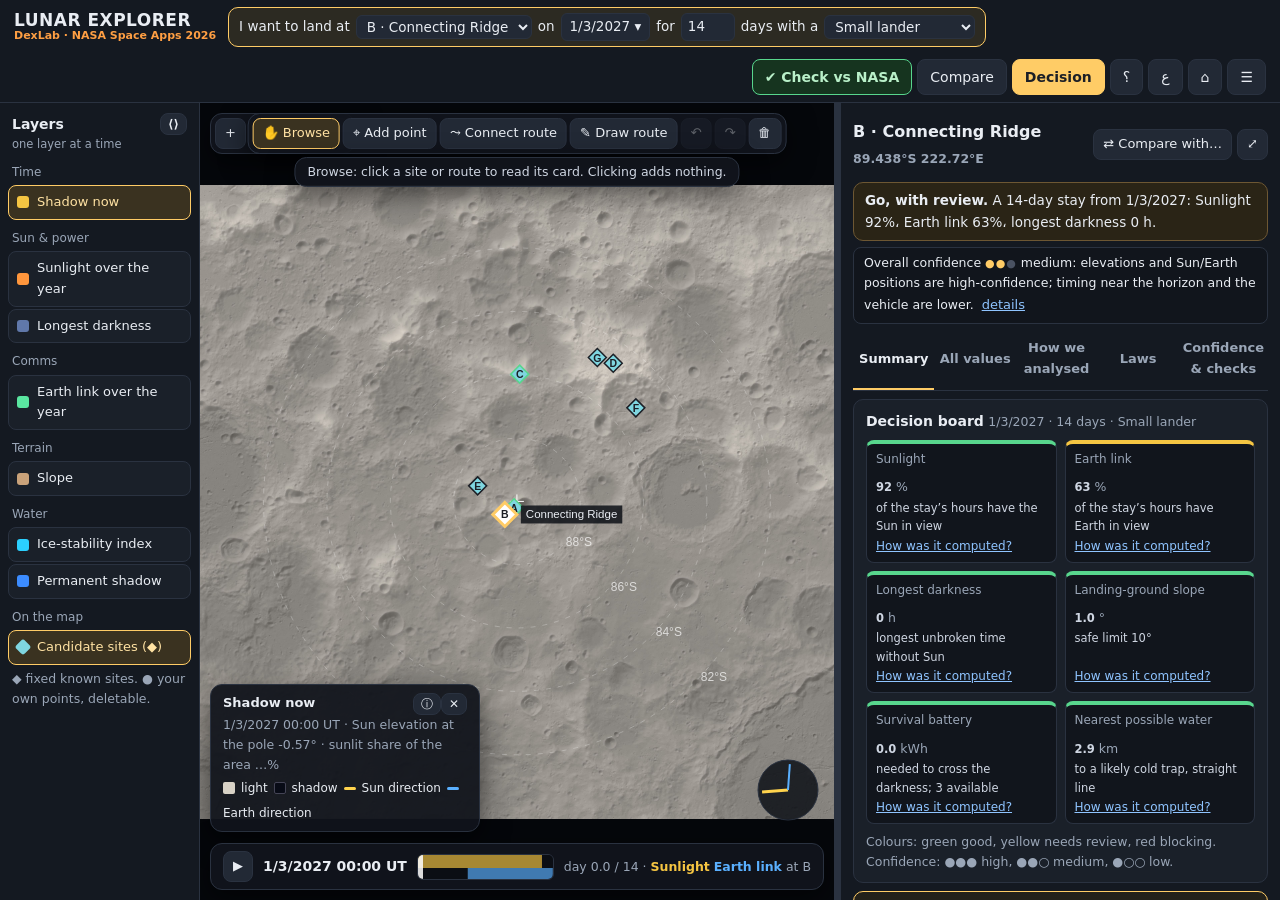
==== app/index.html @ 5dba1aaa "Project home page: tool, film and resources in English; tool moves to /app/ - Root now opens a light" ====
<!doctype html><html lang="ar" dir="rtl"><head><meta charset="utf-8"><meta name="viewport" content="width=device-width,initial-scale=1"><title>LUNAR EXPLORER · DexLab</title><style>:root{--bg:#0e1117;--p1:#141921;--p2:#1a2029;--p3:#222935;--ln:#2a3240;--tx:#e9edf3;--mut:#9aa6b7;--acc:#ffcc66;--acc2:#ff9f43;--f:system-ui,"Segoe UI","Noto Sans Arabic",Tahoma,Arial,sans-serif}
*{box-sizing:border-box}[hidden]{display:none!important}html,body{margin:0;height:100%;background:var(--bg);color:var(--tx);font:14px/1.6 var(--f);overflow:hidden}
.n{unicode-bidi:isolate;direction:ltr;display:inline-block}.mut{color:var(--mut);font-size:12.5px}
#app{display:grid;grid-template-columns:200px 1fr 6px var(--pw,440px);grid-template-rows:auto 1fr;height:100vh}body.norail #app{grid-template-columns:0 1fr 6px var(--pw,440px)}body.norail #rail{display:none}#rail{grid-column:1;grid-row:2}#mapwrap{grid-column:2;grid-row:2}#split{grid-column:3;grid-row:2;background:var(--ln);cursor:col-resize;touch-action:none}#split:hover{background:var(--acc)}#panel{grid-column:4;grid-row:2;min-width:0}.railopen{display:none}body.norail .railopen{display:inline-block}
#top{grid-column:1/5;display:flex;align-items:center;gap:12px;padding:7px 14px;background:var(--p1);border-bottom:1px solid var(--ln);flex-wrap:wrap}
.brand{display:flex;flex-direction:column;line-height:1.15}.brand b{font-size:17px;letter-spacing:.5px}.brand small{color:var(--acc2);font-size:11px;font-weight:700}
.ask{background:#2c2a22;border:1px solid var(--acc);border-radius:10px;padding:5px 10px;font-size:13.5px;display:flex;gap:6px;align-items:center;flex-wrap:wrap}.ask select,.ask input,.form input{font:inherit;color:var(--tx);background:var(--p3);border:1px solid var(--ln);border-radius:6px;padding:2px 6px}.ask input[type=number]{width:54px}
nav{display:flex;gap:5px;margin-inline-start:auto;flex-wrap:wrap}
button{font:inherit;color:var(--tx);background:var(--p3);border:1px solid var(--ln);border-radius:8px;padding:4px 9px;cursor:pointer;font-size:13px}button:hover{border-color:#3d4859;background:#283041}button.pri{background:var(--acc);color:#1c1f26;border-color:var(--acc);font-weight:700}button.on{background:#3a3220;border-color:var(--acc);color:#ffe2a3}button.lnk{background:none;border:0;color:#8fc4ff;text-decoration:underline;padding:2px 4px}
#rail{background:var(--p1);border-inline-end:1px solid var(--ln);padding:10px 8px;overflow:auto}.rh{font-weight:800;margin:0 4px 6px}.rh small{display:block;color:var(--mut);font-weight:400;font-size:11.5px}.gh{font-size:12px;color:var(--mut);margin:9px 4px 3px}
.lb{display:flex;align-items:center;gap:8px;width:100%;text-align:start;margin:2px 0;padding:6px 8px;background:var(--p2)}.lb i{width:12px;height:12px;border-radius:3px;flex:none}.voc{font-size:12px;line-height:2;margin:0 4px}
#mapwrap{position:relative;overflow:hidden;background:#05070b}#map{position:absolute;inset:0;width:100%;height:100%;cursor:crosshair;touch-action:none}
.float{position:absolute;background:rgba(17,21,28,.94);border:1px solid var(--ln);border-radius:12px;box-shadow:0 8px 28px #0008;z-index:5}
#zoom{top:10px;inset-inline-start:10px;padding:4px;display:flex;gap:3px}#hint{top:10px;left:10px;padding:4px 12px;font-size:12.5px;color:#cfd6e2;white-space:nowrap}
#legend{inset-inline-start:10px;bottom:68px;padding:8px 12px;width:270px;font-size:13px}.lg{display:flex;gap:6px;align-items:center;flex-wrap:wrap;font-size:12px;margin-top:4px}.lg i,.lgr i{display:inline-block;width:12px;height:12px;border-radius:2px}.lgr{display:flex;gap:8px;align-items:center;font-size:12.5px}.lgr u{margin-inline-start:auto;text-decoration:none;color:var(--mut)}
#time{left:10px;right:10px;bottom:10px;padding:7px 12px;display:flex;gap:10px;align-items:center}.trk{flex:1;height:26px;position:relative;border-radius:6px;overflow:hidden;border:1px solid var(--ln);direction:ltr}.trk input{position:absolute;inset:0;width:100%;height:100%;margin:0;opacity:.85;background:transparent;-webkit-appearance:none;appearance:none}.trk input::-webkit-slider-thumb{-webkit-appearance:none;width:5px;height:26px;background:#fff;border-radius:2px;cursor:ew-resize}.trk input::-moz-range-thumb{width:5px;height:26px;background:#fff;border:0;border-radius:2px}
#load{top:50%;left:50%;transform:translate(-50%,-50%);padding:10px 18px}
#panel{background:var(--p1);border-inline-start:1px solid var(--ln);padding:10px 12px;overflow:auto}.ch{display:flex;gap:5px;align-items:center;margin-bottom:6px;flex-wrap:wrap}
h3{font-size:16px;margin:6px 0}h4{font-size:14.5px;margin:0 0 4px}h5{font-size:13.5px;margin:0 0 4px;color:#ffd98a}
.card{background:var(--p2);border:1px solid var(--ln);border-radius:10px;padding:10px 12px;margin:8px 0}.card.warn{background:#2a2416;border-color:#6d5733}
.say{border-radius:10px;padding:7px 11px;margin:6px 0;border:1px solid;font-size:13.5px}.say.g{background:#16241c;border-color:#3d6a4c}.say.y{background:#2a2416;border-color:#6d5733}.say.r{background:#2a1816;border-color:#7a3a33}.say.big{font-size:15px}
.note{background:#2a2416;border:1px solid #6d5733;color:#ffe2a3;border-radius:8px;padding:6px 10px;font-size:12.5px;margin:6px 0}
.li{display:grid;grid-template-columns:14px 92px 1fr;gap:8px;padding:5px 6px;border-bottom:1px solid #232a36;font-size:13px;border-inline-start:3px solid transparent}.li[data-why]{cursor:pointer}.li[data-why]:hover{background:#1f2632}.li:last-of-type{border-bottom:0}
.dot{display:inline-block;width:11px;height:11px;border-radius:50%;margin-top:6px}.dot.g{background:#58d68d}.dot.y{background:#f5c542}.dot.r{background:#ff6b5c}
.tg{display:inline-block;font-size:10px;border-radius:4px;padding:0 4px;margin-inline-start:4px;border:1px solid;white-space:nowrap;line-height:1.5}.tg{cursor:help}.gm{color:#8fd3a6;border-color:#3d6a4c}.gc{color:#9cc7ff;border-color:#3b5577}.ga{color:#ffcf8a;border-color:#6d5733}
.kM{border-inline-start:3px solid #58d68d!important}.kC{border-inline-start:3px solid #5ab0ff!important}.kA{border-inline-start:3px solid #f5a742!important}.kX{border-inline-start:3px solid #5ab0ff!important}.kI{border-inline-start:3px solid #f5a742!important}.kS{border-inline-start:3px solid #58d68d!important}
tr.kM td:first-child,tr.kC td:first-child,tr.kA td:first-child,tr.kX td:first-child,tr.kI td:first-child,tr.kS td:first-child{border-inline-start:3px solid}tr.kM td:first-child{border-inline-start-color:#58d68d}tr.kC td:first-child{border-inline-start-color:#5ab0ff}tr.kA td:first-child{border-inline-start-color:#f5a742}tr.kX td:first-child{border-inline-start-color:#5ab0ff}tr.kI td:first-child{border-inline-start-color:#f5a742}tr.kS td:first-child{border-inline-start-color:#58d68d}tr[class^=k]{border:0!important}
.keys,.chain{display:flex;gap:6px;flex-wrap:wrap;font-size:12px;margin:6px 0;align-items:center}.keys span,.chain span{padding:1px 8px;background:#11151c;border-radius:4px}.chain i{color:var(--mut);font-style:normal}
.cf{color:var(--acc);letter-spacing:1px;font-size:11px}.cf i{color:#4a5262;font-style:normal}
.tabs{display:flex;border-bottom:1px solid var(--ln);margin:6px 0}.tabs button{flex:1;border:0;border-radius:0;background:transparent;padding:8px 4px;font-weight:700;color:var(--mut);border-bottom:2px solid transparent}.tabs button.on{color:var(--tx);border-bottom-color:var(--acc);background:transparent}
table.dt{width:100%;border-collapse:collapse;font-size:12.5px}table.dt th{color:var(--mut);font-weight:400;text-align:start;padding:4px 6px;border-bottom:1px solid var(--ln)}table.dt td{padding:5px 6px;border-bottom:1px solid #232a36;vertical-align:top}table.dt a{color:#8fc4ff}
.term{border-bottom:1px dotted #8fc4ff;cursor:help}.eq{direction:ltr;text-align:center;font:italic 16px/1.5 'Times New Roman',serif;background:#11151c;border:1px solid var(--ln);border-radius:8px;padding:8px;margin:6px 0}.eq small{display:block;font:12.5px var(--f);font-style:normal;color:var(--mut)}[dir=rtl] .eq small{direction:rtl}
ul.ver{margin:6px 0;padding-inline-start:18px}ul.ver li{margin:4px 0}
#pop{position:fixed;z-index:60;width:290px;background:#11151c;border:1px solid var(--acc);border-radius:10px;padding:8px 12px;box-shadow:0 8px 28px #000a;font-size:13px}
#dlg{position:fixed;inset:0;background:#000a;z-index:40;display:flex;align-items:center;justify-content:center}.box{background:var(--p1);border:1px solid var(--ln);border-radius:14px;width:min(620px,94vw);max-height:92vh;display:flex;flex-direction:column}.box.wide{width:min(1500px,96vw)}.dh{display:flex;align-items:center;justify-content:space-between;padding:8px 14px;border-bottom:1px solid var(--ln)}.db{padding:8px 14px;overflow:auto}
.cols{display:grid;gap:12px}.cols.c1{grid-template-columns:1fr}.cols.c2{grid-template-columns:1fr 1fr}.cols.c3{grid-template-columns:1fr 1fr 1fr}svg rect[data-fs]{cursor:pointer}
.form label{display:flex;justify-content:space-between;gap:10px;padding:4px 0;border-bottom:1px solid #232a36;font-size:13px}.form input{width:80px}
#paper{display:none}#tools{top:10px;left:50%;transform:translateX(-50%);padding:4px;display:flex;gap:3px;white-space:nowrap}#tools button:disabled{opacity:.35}#hint{pointer-events:none;top:54px!important;left:50%!important;transform:translateX(-50%)}
.conf2{font-size:12.5px;background:#11151c;border:1px solid var(--ln);border-radius:8px;padding:5px 10px;margin:6px 0}.step{border-inline-start:3px solid;padding:4px 10px;margin:8px 0;font-size:13px}.step h5{margin:0 0 2px}.sw{display:inline-block;width:14px;height:4px;border-radius:2px;vertical-align:middle}
.lh{display:flex;justify-content:space-between;align-items:center;cursor:grab;gap:8px}.ib{padding:0 7px;font-size:12px;line-height:20px}.lgr{cursor:pointer;padding:1px 4px;border-radius:4px}.lgr:hover,.lgr.on{background:#2c2a22}#legend label{display:flex;gap:6px;align-items:center}#legend input{flex:1}.rh{display:flex;flex-wrap:wrap;justify-content:space-between;align-items:center}.rh small{flex:1 1 100%}.mob,.handle{display:none!important}button.big{display:block;width:100%;padding:9px;margin:8px 0}.menu button{display:block;width:100%;margin:6px 0;padding:11px;text-align:start;font-size:14.5px}ol.ver{margin:6px 0;padding-inline-start:20px}ol.ver li{margin:5px 0}#top nav button{font-size:14px;padding:6px 12px}
@media (max-width:820px){#app,body.norail #app{grid-template-columns:1fr;grid-template-rows:auto 1fr 44vh}#split{display:none}#tools{top:50px;left:6px;right:6px;transform:none;justify-content:space-between}#tools button span{display:none}#tools button{padding:6px 9px}.railopen{display:none!important}body.norail #rail{display:none}body.sheet-min #app{grid-template-rows:auto 1fr 46px}body.sheet-max #app{grid-template-rows:auto 16vh 1fr}
#top{grid-column:1;padding:5px 8px;gap:6px}.brand small{display:none}.brand b{font-size:14px}.ask{font-size:12.5px;padding:4px 6px;gap:4px;flex:1 1 100%;order:3}.ask select{max-width:44vw}#top nav button{padding:5px 10px}
#rail{display:none;position:fixed;top:0;bottom:0;inset-inline-start:0;width:250px;z-index:30;box-shadow:0 0 60px #000}body.rail #rail{display:block}.lb{padding:10px 8px}
#mapwrap{grid-column:1;grid-row:2}#panel{grid-column:1;grid-row:3;border-inline-start:0;border-top:2px solid var(--acc);padding-top:0}
.handle{display:block;position:sticky;top:0;z-index:3;width:100%;border-radius:0;border:0;border-bottom:1px solid var(--ln);background:var(--p1);padding:8px;color:var(--acc);font-weight:700}
.mob{display:inline-block!important}button.mob.big,.handle{display:block!important}#hint{top:94px!important;left:6px!important;right:6px;transform:none!important;white-space:normal!important;font-size:11.5px!important;text-align:center}#legend{width:190px;bottom:54px;font-size:12px;padding:6px 8px}#legend .mut{display:none}
#time{padding:5px 8px;gap:6px;left:6px;right:6px;bottom:6px}#time>.mut{display:none}#tnow{font-size:12px}button{padding:6px 10px}
.cols.c2,.cols.c3{grid-template-columns:1fr}.box,.box.wide{width:97vw;max-height:94vh}.li{grid-template-columns:14px 84px 1fr}table.dt{font-size:12px}}
@media print{@page{size:A4;margin:12mm}html,body{overflow:visible;height:auto;background:#fff}body.printing #app,body.printing #dlg,body.printing #pop{display:none!important}body.printing #paper{display:block;color:#111;font-size:11pt}
#paper .card,#paper .say,#paper .note{background:#f6f4f0!important;border:1px solid #d8d4cc;color:#111;break-inside:avoid}#paper .mut,#paper table.dt th{color:#555}#paper table.dt td{border-bottom:1px solid #ddd}#paper .tg{color:#222;border-color:#888}#paper h5{color:#a33a0c}#paper .eq{background:#fff;border-color:#bbb;color:#111}#paper .eq small{color:#555}#paper svg.ch{background:#171c25;border-radius:6px;-webkit-print-color-adjust:exact;print-color-adjust:exact}#paper .dot,#paper .cf{-webkit-print-color-adjust:exact;print-color-adjust:exact}#paper .cf{color:#c77d00}#paper .keys span,#paper .chain span{background:#eee}#paper h1{font-size:20pt;margin:0}#paper h2{font-size:14pt;border-bottom:2px solid #ffca3c;margin:14px 0 6px}#paper .term{border:0}}

.tiles{display:grid;grid-template-columns:repeat(auto-fill,minmax(150px,1fr));gap:8px;margin:8px 0}.tile{background:#11151c;border:1px solid var(--ln);border-top:4px solid #5a6475;border-radius:8px;padding:6px 9px;display:flex;flex-direction:column;gap:1px}.tile.g{border-top-color:#58d68d}.tile.y{border-top-color:#f5c542}.tile.r{border-top-color:#ff6b5c}.tile small{color:var(--mut);font-size:12px}.tile b{font-size:22px;line-height:1.25;direction:ltr;text-align:start}[dir=rtl] .tile b{text-align:right}.tile b i{font-size:12.5px;font-style:normal;font-weight:400;color:var(--mut)}.tile span{font-size:11.5px;color:#cfd6e2;flex:1}.tile .lnk{text-align:start;font-size:12px;padding:0}
.how{background:#11151c;border:1px solid var(--ln);border-radius:8px;padding:8px 10px;margin:6px 0;font-size:13px}.sugg{border-color:var(--acc);background:#23211a}.sugg li{margin:7px 0}tr.cur td{background:#2c2a22}table.dt th{cursor:pointer;user-select:none}table.dt th:hover{color:var(--tx)}
.dlab{position:relative;display:inline-block;background:var(--p3);border:1px solid var(--ln);border-radius:6px;padding:2px 8px;cursor:pointer}.dlab input{position:absolute;inset:0;width:100%;height:100%;opacity:0;cursor:pointer}
#trip{left:50%;transform:translateX(-50%);bottom:64px;padding:6px 10px;display:flex;gap:8px;align-items:center;z-index:7;border-color:var(--acc)}#trip input{width:min(38vw,360px)}
body.full #app{grid-template-columns:0 1fr 0 0;grid-template-rows:0 1fr}body.full #top,body.full #rail,body.full #panel,body.full #split{display:none}
@media (max-width:820px){body.full #app{grid-template-columns:1fr;grid-template-rows:0 1fr 0}.tiles{grid-template-columns:1fr 1fr}#trip{left:6px;right:6px;transform:none;bottom:54px}#trip input{flex:1;width:auto}}

#pres{position:fixed;left:50%;transform:translateX(-50%);bottom:14px;z-index:35;width:min(980px,96vw);display:flex;gap:14px;align-items:center;padding:12px 16px;border:2px solid var(--acc);background:rgba(14,17,23,.96)}#pres .pk{color:var(--acc);font-weight:800;white-space:nowrap}#pres .pt{flex:1;font-size:15px;line-height:1.6}#pres .pt b{font-size:18px;color:#ffe2a3}#pres .pc{display:flex;gap:6px}#pres button{font-size:16px;padding:6px 14px}body.presenting #time{display:none}
@media (max-width:820px){#pres{flex-wrap:wrap;gap:6px;padding:8px 10px;bottom:6px}#pres .pt{flex:1 1 100%;font-size:13px}#pres .pt b{font-size:14.5px}}

td.win{color:#58d68d;font-weight:800}.law>div{margin:4px 0;font-size:13px}.law table.dt{margin-top:2px}body.full .railopen{display:inline-block!important}body.full.rail #rail{display:block!important;position:fixed;top:0;bottom:0;inset-inline-start:0;width:250px;z-index:30;box-shadow:0 0 60px #000;overflow:auto}

button.ok{background:#16341f;border-color:#58d68d;color:#b9f0c9;font-weight:700}.vs{display:grid;grid-template-columns:1fr auto 1fr;gap:10px;align-items:stretch;margin:8px 0}.vs>div:not(.vsx){background:var(--p2);border:1px solid var(--ln);border-radius:10px;padding:8px 12px}.vsx{align-self:center;font-weight:800;color:var(--acc);font-size:16px;direction:ltr}.vs .big{font-size:30px;font-weight:800;direction:ltr}
@media (max-width:820px){.vs{grid-template-columns:1fr}.vsx{justify-self:center}}
</style></head><body>
<div id="app"><div id="top"></div><div id="rail"></div><div id="mapwrap"><canvas id="map"></canvas><div class="float" id="zoom"><button data-act="zin">+</button><button data-act="zout">−</button><button data-act="zall">⤢</button><button data-act="full" title="خريطة بملء الشاشة · full-screen map">⛶</button><button class="mob" data-act="rail">☰ الطبقات · Layers</button><button class="railopen" data-act="norail">☰</button></div><div class="float" id="tools"></div><div class="float" id="trip" hidden></div><div class="float" id="hint">انقر موقعاً مرقّماً، أو أي نقطة على الخريطة لتحسب أفقها · Click a lettered site, or any point to compute its horizon</div><div class="float" id="legend" hidden></div><div class="float" id="time"></div><div class="float" id="load">… تحميل التضاريس · loading terrain</div></div><div id="split"></div><div id="panel"></div></div>
<div id="dlg" hidden></div><div class="float" id="pres" hidden></div><div id="pop" hidden></div><div id="paper"></div>
<script>(function(){var L='en';try{var q=new URLSearchParams(location.search).get('lang'),o=JSON.parse(localStorage.getItem('lx3')||'{}');if(q==='en'||q==='ar')L=q;else if(o.lang)L=o.lang;o.lang=L;localStorage.setItem('lx3',JSON.stringify(o))}catch(e){try{var q2=new URLSearchParams(location.search).get('lang');if(q2==='ar')L='ar'}catch(_){}}window.__L0=L;document.documentElement.lang=L;document.documentElement.dir=L==='ar'?'rtl':'ltr'})()</script><script>const PACK={"sites": [{"k": "A", "en": "Shackleton rim", "ar": "حافة Shackleton", "lat": -89.7797, "lon": 203.649, "elev": 1736, "slope": 7.1, "hz": [-1.15, -1.15, -1.15, -1.15, -1.15, -1.15, -1.15, -1.15, -1.09, -0.93, -0.84, -0.8, -0.78, -0.8, -0.84, -0.82, -0.76, -0.68, -0.6, -0.47, -0.31, -0.14, 0.07, 0.21, 0.36, 0.48, 0.57, 0.72, 0.86, 0.95, 1.0, 1.03, 1.03, 0.99, 0.83, 0.68, 0.45, 0.15, -0.17, -0.48, -0.79, -1.14, -1.47, -1.57, -1.7, -1.72, -1.69, -1.72, -1.72, -1.63, -1.5, -1.37, -1.25, -1.21, -1.02, -0.8, -0.62, -0.5, -0.44, -0.49, -0.58, -0.8, -1.03, -1.25, -1.42, -1.44, -1.39, -1.26, -1.13, -1.02, -0.95, -0.91, -0.84, -0.87, -0.84, -0.89, -0.9, -0.93, -1.04, -1.16, -1.29, -1.29, -1.29, -1.29, -1.29, -1.29, -1.29, -1.29, -1.29, -1.29, -1.29, -1.29, -1.29, -1.29, -1.26, -1.09, -0.9, -0.62, -0.59, -0.76, -1.0, -1.23, -1.29, -1.29, -1.43, -1.43, -1.43, -1.43, -1.08, -1.08, -1.08, -1.08, -1.08, -1.08, -1.08, -1.26, -1.26, -1.26, -1.26, -1.26, -1.01, -1.01, -1.01, -1.01, -1.01, -1.01, -1.01, -1.01, -1.01, -1.01, -1.01, -1.01, -1.01, -1.01, -1.01, -1.01, -1.01, -1.01, -1.01, -1.01, -1.01, -1.01, -1.01, -1.01, -1.01, -0.86, -0.86, -0.86, -0.86, -0.86, -0.86, -0.86, -0.86, -0.86, -0.72, -0.68, -0.69, -0.74, -0.71, -0.62, -0.58, -0.58, -0.74, -0.86, -0.86, -0.86, -0.86, -0.86, -1.08, -1.08, -1.08, -1.43, -1.43, -1.43, -1.43, -1.43, -1.79, -1.71, -1.64, -1.6, -1.54, -1.26, -1.0, -0.91, -0.84, -0.64, -0.62, -0.56, -0.55, -0.61, -0.78, -0.76, -0.61, -0.55, -0.7, -0.93, -0.91, -0.89, -0.93, -1.05, -1.37, -1.58, -1.55, -1.45, -1.42, -1.45, -1.49, -1.61, -1.67, -1.85, -1.92, -2.08, -2.19, -2.21, -2.19, -2.15, -2.22, -2.25, -2.24, -2.22, -2.25, -2.3, -2.29, -2.35, -2.43, -2.38, -2.37, -2.36, -2.38, -2.4, -2.38, -2.34, -2.22, -2.21, -2.11, -2.13, -2.19, -2.25, -2.26, -2.16, -2.02, -1.91, -1.86, -1.84, -1.85, -1.87, -1.85, -1.89, -1.91, -1.93, -1.91, -1.91, -1.87, -1.88, -1.86, -1.82, -1.82, -1.76, -1.7, -1.69, -1.65, -1.61, -1.55, -1.57, -1.41, -1.29, -1.12, -0.94, -0.84, -0.75, -0.77, -0.81, -0.93, -0.99, -1.02, -1.08, -1.13, -1.1, -1.1, -1.22, -1.35, -1.57, -1.66, -1.79, -1.95, -2.1, -2.2, -2.25, -2.29, -2.24, -2.16, -2.04, -1.99, -1.98, -1.97, -2.02, -2.0, -1.89, -1.81, -1.76, -1.8, -1.83, -1.83, -1.89, -1.97, -2.04, -2.12, -2.15, -2.15, -2.15, -2.15, -2.15, -2.15, -2.15, -2.15, -2.15, -2.15, -1.43, -1.43, -1.43, -1.43, -1.43, -1.43, -1.43, -1.43, -1.43, -1.43, -1.43, -1.43, -1.43, -1.43, -1.43, -1.43, -1.3, -0.98, -0.8, -0.44, -0.44, -0.27, -0.24, -0.24, -0.38, -0.41, -0.61, -0.84, -0.94, -1.08, -1.24, -1.15, -1.15, -1.0, -1.0, -1.0, -1.0, -1.0, -1.0, -1.0, -1.0, -1.0, -1.08], "den": "Rim of Shackleton crater, next to the pole.", "dar": "حافة فوهة Shackleton الملاصقة للقطب.", "src": 80}, {"k": "B", "en": "Connecting Ridge", "ar": "Connecting Ridge", "lat": -89.438, "lon": 222.717, "elev": 1958, "slope": 1.0, "hz": [-2.69, -2.69, -2.66, -2.69, -2.69, -2.69, -3.1, -3.1, -3.1, -3.05, -3.05, -2.72, -2.54, -2.3, -2.0, -1.72, -1.53, -1.51, -1.59, -1.57, -1.62, -1.68, -1.58, -1.48, -1.45, -1.44, -1.56, -1.67, -1.61, -1.66, -1.9, -2.15, -2.15, -2.15, -2.15, -2.15, -2.15, -2.15, -2.15, -2.15, -2.15, -2.15, -2.15, -2.15, -2.15, -2.15, -2.15, -2.15, -2.15, -2.15, -2.15, -2.15, -2.15, -2.15, -2.15, -2.15, -2.15, -2.15, -2.15, -2.15, -2.15, -2.15, -2.15, -2.15, -2.15, -2.15, -2.15, -2.05, -1.95, -1.83, -1.75, -1.67, -1.62, -1.51, -1.48, -1.5, -1.46, -1.5, -1.52, -1.52, -1.59, -1.72, -1.87, -2.02, -2.15, -2.1, -1.9, -1.59, -1.37, -1.31, -1.31, -1.23, -1.06, -0.95, -0.85, -0.92, -1.11, -1.35, -1.58, -1.77, -1.92, -2.03, -2.11, -2.15, -2.15, -2.15, -2.15, -2.15, -1.79, -1.79, -1.79, -1.79, -1.79, -1.79, -1.79, -1.79, -1.79, -1.79, -1.2, -1.2, -1.2, -1.2, -1.2, -1.2, -1.2, -1.2, -1.2, -1.2, -1.2, -1.2, -1.2, -1.2, -1.2, -1.2, -1.2, -1.2, -1.2, -1.2, -1.1, -0.96, -0.94, -0.97, -1.01, -0.97, -0.86, -0.87, -0.94, -1.17, -1.2, -1.2, -1.2, -1.2, -1.2, -1.2, -1.18, -1.18, -1.18, -1.18, -1.18, -1.18, -1.13, -1.08, -0.72, -0.72, -0.72, -0.72, -0.72, -0.72, -0.51, -0.51, -0.51, -0.51, -0.51, -0.46, -0.46, -0.46, -0.46, -0.51, -0.51, -0.51, -0.51, -0.51, -0.55, -0.55, -0.55, -0.55, -0.59, -0.59, -0.79, -0.79, -0.79, -0.79, -0.79, -0.87, -0.87, -0.87, -0.87, -0.87, -1.17, -1.2, -1.2, -1.2, -1.2, -1.23, -1.23, -1.23, -1.23, -1.23, -0.96, -0.96, -0.96, -0.96, -0.96, -0.96, -0.96, -0.96, -0.96, -0.96, -0.96, -0.96, -0.96, -0.96, -0.96, -0.96, -0.96, -0.96, -0.96, -0.96, -0.96, -0.96, -0.96, -0.96, -0.96, -0.96, -0.96, -0.96, -0.96, -0.96, -0.96, -0.96, -0.96, -0.96, -0.96, -0.96, -0.96, -0.96, -0.96, -1.43, -1.43, -1.43, -1.43, -1.43, -1.43, -1.43, -1.43, -1.43, -1.43, -1.43, -1.67, -1.67, -1.67, -1.67, -1.67, -1.67, -1.67, -1.67, -1.67, -1.67, -1.67, -1.26, -1.26, -1.26, -1.26, -1.26, -1.26, -1.26, -1.67, -1.67, -1.67, -1.67, -1.67, -1.67, -1.67, -1.67, -1.67, -1.67, -1.67, -1.67, -1.67, -1.67, -1.67, -1.67, -1.67, -1.67, -1.67, -1.67, -1.67, -1.67, -1.91, -1.91, -1.91, -1.91, -1.91, -1.91, -1.91, -1.91, -1.91, -1.91, -1.91, -1.91, -1.91, -1.91, -1.91, -1.91, -1.91, -1.91, -1.91, -1.91, -1.91, -1.89, -1.67, -1.62, -1.66, -1.76, -1.89, -1.91, -1.91, -1.91, -1.91, -1.91, -1.91, -1.91, -1.91, -1.91, -1.91, -1.91, -1.91, -2.78, -2.86, -2.86, -2.86, -2.85, -2.86, -2.86, -2.86, -2.86, -2.86, -2.86, -3.29, -3.29, -3.29, -3.1, -3.1, -3.1, -3.1, -3.1, -3.1, -3.1, -3.1, -2.69], "den": "Ridge between Shackleton and de Gerlache craters.", "dar": "الحافة الواصلة بين فوهتي Shackleton و de Gerlache.", "src": 80}, {"k": "C", "en": "Malapert massif", "ar": "جبل Malapert", "lat": -85.9761, "lon": 1.258, "elev": 5004, "slope": 6.0, "hz": [-2.86, -2.86, -2.86, -2.86, -2.54, -2.54, -2.54, -1.95, -1.95, -1.95, -1.95, -0.72, -0.72, -0.72, -0.72, -0.66, -0.66, -0.66, -0.66, 0.24, 0.24, 0.35, 0.38, 0.38, 0.77, 0.77, 0.84, 0.84, 0.84, 1.71, 1.71, 1.71, 2.08, 2.08, 2.08, 2.26, 2.26, 2.26, 2.59, 3.44, 3.44, 3.44, 3.44, 3.44, 3.78, 4.28, 4.28, 4.28, 4.4, 4.4, 4.76, 4.76, 4.76, 4.76, 5.38, 5.38, 5.38, 5.38, 5.38, 5.38, 5.71, 5.71, 5.83, 6.41, 6.41, 6.41, 6.47, 6.47, 6.47, 6.47, 6.47, 6.47, 6.62, 6.62, 6.62, 7.0, 7.0, 7.27, 7.27, 7.27, 7.27, 7.27, 7.27, 7.27, 7.27, 7.67, 7.67, 7.67, 7.67, 7.67, 7.67, 7.67, 7.67, 7.62, 7.76, 7.76, 7.76, 7.76, 7.76, 7.76, 7.76, 7.76, 7.76, 7.76, 7.94, 7.94, 7.94, 7.94, 7.94, 7.94, 7.94, 7.94, 7.94, 7.54, 7.54, 7.23, 7.23, 7.23, 7.23, 7.23, 7.23, 6.54, 6.54, 6.54, 6.36, 6.36, 6.36, 5.78, 5.53, 5.53, 5.53, 5.21, 5.21, 5.21, 4.67, 4.5, 4.5, 4.05, 3.93, 3.93, 3.93, 3.93, 3.93, 3.93, 3.93, 3.93, 3.93, 3.93, 3.93, 2.62, 2.62, 2.62, 2.62, 2.62, 2.62, 2.62, 2.62, 2.62, 2.62, 2.62, 0.18, 0.18, 0.18, 0.18, 0.18, 0.14, 0.14, 0.14, -0.72, -0.72, -0.72, -0.96, -0.96, -0.96, -0.96, -0.96, -0.96, -0.96, -0.96, -0.96, -0.96, -0.96, -0.96, -0.96, -0.96, -0.96, -0.96, -0.96, -0.96, -0.96, -0.96, -0.96, -0.96, -0.96, -0.96, -0.96, -0.96, -0.96, -0.96, -1.43, -1.43, -1.43, -1.43, -1.43, -1.43, -1.43, -1.43, -1.43, -1.43, -3.82, -3.82, -3.82, -3.82, -3.82, -3.82, -3.82, -3.82, -3.82, -3.82, -3.82, -3.82, -2.87, -2.87, -2.87, -2.87, -2.87, -2.87, -2.87, -3.82, -3.82, -3.82, -3.82, -3.82, -3.82, -3.82, -3.82, -3.82, -3.82, -3.82, -3.82, -3.82, -3.69, -3.49, -3.46, -3.33, -3.3, -3.36, -3.52, -3.75, -3.82, -3.58, -3.54, -3.4, -3.19, -2.97, -2.76, -2.56, -2.33, -2.14, -1.94, -1.66, -1.48, -1.3, -1.13, -0.98, -0.76, -0.65, -0.58, -0.42, -0.38, -0.26, -0.23, -0.28, -0.35, -0.48, -0.71, -0.88, -1.11, -1.41, -1.73, -2.05, -2.32, -2.28, -2.14, -1.89, -1.7, -1.73, -1.72, -1.61, -1.76, -2.13, -2.55, -2.8, -3.11, -3.25, -3.33, -3.42, -3.5, -3.54, -3.51, -3.5, -3.48, -3.48, -3.48, -3.29, -2.99, -2.87, -2.99, -3.18, -3.43, -3.59, -3.71, -3.94, -3.94, -3.94, -3.94, -3.94, -3.94, -4.52, -4.51, -4.63, -4.7, -4.58, -4.58, -4.58, -4.58, -4.58, -4.58, -4.58, -4.29, -4.29, -4.29, -4.29, -4.29, -4.29, -4.19, -3.77, -3.46, -3.44, -3.44, -2.86, -2.86, -2.86, -2.86, -2.86, -2.86, -2.86, -2.86, -2.86, -2.86, -2.86, -2.86, -2.86, -2.86, -2.86, -2.86, -2.86, -2.86, -2.86, -2.86], "den": "High massif facing Earth.", "dar": "كتلة جبلية عالية مواجهة للأرض.", "src": 80}, {"k": "D", "en": "Mons Mouton", "ar": "Mons Mouton", "lat": -84.6769, "lon": 34.875, "elev": 5711, "slope": 8.5, "hz": [1.07, 1.07, 1.07, 1.07, 1.07, 1.07, 1.32, 1.32, 1.32, 1.42, 1.42, 2.35, 2.35, 2.35, 3.4, 3.4, 3.4, 3.4, 3.4, 3.4, 3.4, 3.4, 3.4, 3.4, 3.4, 3.4, 6.77, 6.77, 6.77, 6.77, 6.77, 6.77, 6.77, 6.77, 6.77, 6.77, 6.77, 6.77, 6.77, 6.77, 6.77, 6.95, 6.95, 6.95, 6.95, 6.95, 6.95, 6.95, 6.95, 6.95, 6.95, 6.95, 6.95, 6.95, 6.95, 6.95, 6.95, 7.26, 7.34, 7.34, 7.83, 7.95, 8.1, 8.36, 8.51, 8.59, 8.76, 8.78, 8.97, 9.14, 9.23, 9.23, 9.46, 9.62, 9.63, 9.59, 9.7, 9.75, 9.81, 9.91, 10.1, 10.22, 10.05, 10.21, 10.32, 10.22, 13.36, 13.36, 13.36, 13.36, 13.36, 13.36, 13.36, 13.36, 13.36, 13.36, 13.36, 13.36, 13.36, 13.36, 13.36, 13.36, 13.36, 13.36, 13.36, 13.36, 13.36, 13.36, 13.36, 13.36, 13.36, 13.36, 13.36, 13.36, 13.36, 13.36, 10.67, 10.74, 10.61, 10.65, 10.51, 10.54, 10.42, 10.35, 10.45, 10.45, 10.33, 10.15, 10.21, 10.1, 10.06, 9.98, 10.08, 10.08, 10.08, 10.06, 9.95, 9.95, 9.83, 9.78, 9.78, 9.73, 9.63, 9.63, 9.49, 9.49, 9.49, 9.38, 9.38, 9.34, 9.34, 9.34, 9.34, 9.37, 9.37, 9.37, 9.43, 9.25, 9.28, 9.28, 9.28, 9.28, 9.12, 9.13, 9.14, 9.13, 9.06, 9.09, 8.97, 8.99, 8.95, 8.85, 8.85, 8.69, 8.64, 8.56, 8.43, 8.31, 8.25, 8.12, 8.01, 7.93, 7.77, 7.6, 7.5, 7.39, 7.22, 7.11, 6.98, 6.84, 6.75, 6.53, 6.43, 6.22, 6.05, 5.85, 5.55, 5.28, 5.03, 4.94, 4.58, 4.27, 4.12, 3.88, 3.82, 3.74, 3.54, 3.36, 3.13, 2.98, 2.74, 2.5, 2.31, 2.07, 1.86, 1.68, 1.52, 1.28, 1.02, 0.74, 0.54, 0.21, 0.01, -0.19, -0.45, -0.72, -0.97, -1.19, -1.31, -1.28, -1.23, -1.18, -1.17, -1.25, -1.3, -1.39, -1.46, -1.57, -1.68, -1.83, -2.05, -1.95, -1.96, -2.01, -2.02, -1.95, -1.89, -1.84, -1.8, -1.78, -1.68, -1.58, -1.52, -1.53, -1.56, -1.54, -1.58, -1.63, -1.69, -1.64, -1.54, -1.46, -1.38, -1.21, -1.06, -0.96, -0.9, -0.92, -1.0, -1.16, -1.33, -1.44, -1.54, -1.58, -1.64, -1.66, -1.73, -1.79, -1.88, -2.01, -2.05, -2.04, -2.01, -2.02, -2.07, -2.02, -1.99, -1.97, -1.98, -1.97, -1.9, -1.72, -1.73, -1.73, -1.73, -1.71, -1.68, -1.64, -1.57, -1.41, -1.27, -1.15, -1.08, -1.05, -0.98, -0.94, -1.01, -1.1, -1.22, -1.37, -1.38, -1.25, -1.06, -0.9, -0.79, -0.72, -0.7, -0.72, -0.76, -0.82, -0.88, -0.96, -1.04, -1.09, -1.16, -1.18, -1.21, -1.27, -1.24, -1.23, -1.17, -1.13, -1.14, -1.14, -1.11, -1.11, -1.11, -1.01, -1.01, -0.95, -0.95, -0.85, -0.85, -0.73, -0.73, 0.71, 0.71, 0.71, 0.71, 0.71, 0.71, 0.71, 0.71, 0.71, 0.71, 0.71, 1.07, 1.07, 1.07, 1.07], "den": "Broad flat-topped mountain.", "dar": "جبل واسع مسطح القمة.", "src": 80}, {"k": "E", "en": "de Gerlache rim", "ar": "حافة de Gerlache", "lat": -88.6648, "lon": 291.623, "elev": 1814, "slope": 1.9, "hz": [-1.52, -1.67, -1.85, -1.78, -1.51, -1.39, -1.33, -1.28, -1.28, -1.3, -1.33, -1.35, -1.43, -1.47, -1.61, -1.61, -1.78, -1.98, -2.12, -2.25, -2.41, -2.69, -2.69, -2.69, -2.69, -2.69, -2.69, -3.28, -3.4, -3.38, -3.28, -3.11, -2.89, -2.67, -2.4, -2.02, -1.79, -1.6, -1.57, -1.47, -1.31, -1.32, -1.35, -1.39, -1.58, -1.84, -1.88, -2.08, -2.4, -2.3, -2.18, -2.07, -1.97, -1.96, -1.97, -2.07, -2.17, -2.09, -2.03, -2.04, -2.04, -1.76, -1.43, -1.06, -0.8, -0.78, -0.83, -0.99, -1.08, -1.16, -1.19, -1.21, -1.27, -1.3, -1.35, -1.42, -1.36, -1.28, -1.21, -1.06, -0.79, -0.65, -0.54, -0.35, -0.24, -0.24, -0.26, -0.33, -0.33, -0.29, -0.22, -0.24, -0.3, -0.53, -0.81, -1.15, -1.45, -1.64, -1.83, -1.96, -2.0, -1.79, -1.75, -1.72, -1.67, -1.62, -1.59, -1.56, -1.49, -1.33, -1.09, -1.04, -0.96, -0.79, -0.79, -0.74, -0.77, -0.88, -0.97, -0.86, -0.87, -0.88, -1.03, -1.22, -1.28, -1.23, -1.24, -1.31, -1.44, -1.67, -1.67, -1.67, -1.67, -1.67, -1.44, -1.44, -1.44, -1.44, -1.44, -1.2, -1.2, -1.2, -1.2, -1.2, -1.2, -1.2, -1.2, -1.01, -1.01, -1.01, -1.01, -1.01, -1.01, -1.01, -1.01, -1.01, -1.01, -1.01, -1.01, -1.01, -1.01, -1.01, -1.01, -1.01, -1.01, -1.01, -1.01, -1.01, -1.01, -1.01, -1.2, -1.2, -1.2, -1.2, -1.2, -1.2, -1.2, -1.2, -1.29, -1.29, -1.29, -1.29, -1.26, -1.18, -1.13, -1.06, -1.01, -0.94, -0.88, -0.81, -0.81, -0.85, -0.88, -0.83, -0.97, -1.11, -1.25, -1.12, -0.95, -0.84, -0.76, -0.59, -0.5, -0.44, -0.42, -0.42, -0.51, -0.65, -0.76, -0.79, -0.74, -0.78, -0.81, -0.87, -0.99, -1.2, -1.31, -1.47, -1.62, -1.72, -1.53, -1.39, -1.26, -1.21, -1.12, -1.12, -1.09, -1.24, -1.37, -1.51, -1.67, -1.68, -1.73, -1.85, -1.89, -1.95, -2.0, -2.06, -2.18, -2.33, -2.51, -2.7, -2.77, -2.78, -2.81, -2.8, -2.81, -2.78, -2.71, -2.75, -2.81, -2.8, -2.81, -2.92, -3.06, -3.23, -3.41, -3.47, -3.4, -3.22, -3.07, -3.13, -3.14, -3.23, -3.41, -3.48, -3.32, -3.25, -3.42, -3.46, -3.42, -3.48, -3.53, -3.49, -3.5, -3.46, -3.47, -3.5, -3.53, -3.58, -3.54, -3.48, -3.31, -3.01, -2.76, -2.46, -2.23, -1.98, -1.75, -1.53, -1.39, -1.43, -1.43, -1.42, -1.43, -1.22, -1.25, -1.32, -1.25, -1.21, -1.36, -1.6, -1.99, -2.29, -2.32, -2.32, -2.32, -2.32, -2.49, -2.5, -2.39, -2.47, -2.59, -2.65, -2.76, -2.88, -3.13, -3.37, -3.39, -3.43, -3.54, -3.62, -3.7, -3.65, -3.58, -3.53, -3.61, -3.15, -3.15, -3.15, -3.15, -3.15, -3.15, -3.15, -3.15, -3.15, -3.15, -3.06, -3.15, -3.15, -3.15, -3.15, -3.15, -3.15, -3.15, -3.11, -3.15, -2.97, -2.97, -2.97, -2.87, -2.82, -2.73, -2.52, -2.37, -2.26, -2.1, -1.92, -1.75, -1.59], "den": "Rim of de Gerlache crater.", "dar": "حافة فوهة de Gerlache.", "src": 80}, {"k": "F", "en": "Nobile rim", "ar": "حافة Nobile", "lat": -85.2176, "lon": 51.806, "elev": 1224, "slope": 0.9, "hz": [3.47, 3.33, 3.13, 2.87, 2.54, 2.21, 1.95, 1.85, 1.65, 1.29, 1.09, 0.88, 0.62, 0.47, 0.43, 0.38, 0.34, 0.25, 0.03, -0.2, -0.39, -0.44, -0.46, -0.45, -0.51, -0.5, -0.43, -0.29, -0.15, -0.0, 0.03, 0.01, -0.07, -0.17, -0.3, -0.34, -0.3, -0.38, -0.33, -0.34, -0.39, -0.51, -0.68, -0.8, -0.81, -0.79, -0.88, -0.98, -1.07, -1.05, -0.99, -0.86, -0.74, -0.68, -0.6, -0.57, -0.44, -0.39, -0.4, -0.41, -0.27, -0.2, -0.16, -0.15, -0.2, -0.42, -0.88, -1.18, -1.41, -1.3, -1.16, -1.05, -0.9, -0.83, -0.88, -1.08, -1.2, -1.29, -1.34, -1.42, -1.4, -1.36, -1.35, -1.43, -1.41, -1.4, -1.46, -1.57, -1.65, -1.86, -1.94, -1.84, -1.93, -2.01, -1.98, -1.84, -1.84, -1.84, -1.84, -1.65, -1.65, -1.65, -1.44, -1.44, -1.32, -1.44, -1.39, -0.99, -0.99, -0.88, -0.88, -0.44, -0.44, -0.4, -0.4, -0.4, -0.4, -0.4, -0.4, -0.4, -0.4, -0.4, -0.4, -0.79, -0.79, -0.79, -0.79, -0.79, -0.79, -0.79, -0.79, -0.79, -0.79, -0.79, -0.88, -0.99, -1.23, -1.24, -1.24, -1.24, -1.24, -1.24, -1.24, -1.24, -1.24, -1.36, -1.36, -1.35, -1.28, -1.25, -1.22, -1.21, -1.27, -1.29, -1.24, -1.23, -1.4, -1.38, -1.34, -1.41, -1.41, -1.26, -1.22, -1.25, -1.09, -0.9, -0.85, -0.89, -0.76, -0.59, -0.49, -0.37, -0.29, -0.08, 0.12, 0.23, 0.46, 0.58, 0.55, 0.67, 0.89, 1.07, 1.19, 1.34, 1.53, 1.69, 1.79, 1.94, 1.99, 2.08, 2.12, 2.12, 2.11, 2.07, 2.03, 1.95, 1.84, 1.73, 1.63, 1.56, 1.45, 1.4, 1.44, 1.59, 1.87, 2.2, 2.6, 3.02, 3.42, 3.86, 4.06, 4.23, 4.36, 4.48, 4.55, 4.64, 4.71, 4.77, 4.84, 4.88, 4.93, 4.93, 4.99, 5.02, 4.99, 4.95, 4.95, 4.94, 5.01, 5.06, 5.12, 5.13, 5.2, 5.26, 5.35, 5.48, 5.63, 5.78, 5.95, 6.14, 6.35, 6.51, 6.64, 6.76, 6.88, 7.0, 7.05, 7.18, 7.21, 7.19, 7.16, 7.06, 6.86, 6.75, 6.78, 6.98, 7.3, 7.62, 7.83, 7.95, 8.01, 8.02, 7.96, 7.94, 7.91, 7.88, 7.87, 7.85, 7.87, 7.9, 7.96, 8.0, 8.05, 8.1, 8.05, 7.88, 7.94, 8.05, 8.06, 8.02, 8.1, 8.16, 8.12, 8.1, 8.15, 8.24, 8.27, 8.29, 8.32, 8.38, 8.43, 8.38, 8.36, 8.27, 8.19, 8.11, 8.1, 8.03, 7.9, 7.83, 7.81, 7.79, 7.86, 7.82, 7.97, 7.95, 7.9, 7.87, 7.91, 7.97, 8.01, 8.12, 8.1, 8.02, 8.04, 8.07, 8.11, 8.07, 8.0, 7.94, 7.9, 7.85, 7.83, 7.77, 7.73, 7.68, 7.61, 7.55, 7.61, 7.6, 7.37, 7.19, 7.17, 7.18, 7.26, 7.32, 7.26, 7.17, 7.08, 6.96, 6.81, 6.6, 6.46, 6.27, 6.04, 5.84, 5.57, 5.29, 5.11, 5.03, 4.99, 4.9, 4.69, 4.5, 4.4, 4.27, 4.19, 4.03, 3.83, 3.66], "den": "Rim of Nobile crater.", "dar": "حافة فوهة Nobile.", "src": 80}, {"k": "G", "en": "IM-2 landing area", "ar": "منطقة هبوط IM-2", "lat": -84.7906, "lon": 29.196, "elev": 5323, "slope": 2.5, "hz": [-0.5, -0.52, -0.58, -0.64, -0.63, -0.5, -0.36, -0.26, -0.17, -0.16, -0.17, -0.17, -0.0, 0.18, 0.31, 0.43, 0.48, 0.53, 0.55, 0.56, 0.59, 0.64, 0.68, 0.72, 0.71, 0.68, 0.61, 0.54, 0.56, 0.62, 0.66, 0.7, 0.74, 0.82, 0.82, 0.79, 0.76, 0.72, 0.68, 0.61, 0.56, 0.5, 0.47, 0.43, 0.42, 0.49, 0.51, 0.49, 0.49, 0.55, 0.52, 0.45, 0.47, 0.44, 0.37, 0.29, 0.32, 0.31, 0.37, 0.4, 0.36, 0.34, 0.43, 0.52, 0.69, 0.78, 0.83, 0.83, 0.93, 1.08, 1.23, 1.38, 1.49, 1.68, 1.73, 1.92, 2.15, 2.28, 2.4, 2.49, 2.47, 2.34, 2.26, 2.32, 2.52, 2.7, 2.8, 2.87, 2.94, 2.93, 2.91, 2.89, 2.92, 3.02, 3.05, 3.06, 3.09, 3.24, 3.3, 3.21, 3.14, 3.29, 3.42, 3.49, 3.59, 3.69, 3.83, 3.91, 3.95, 3.98, 4.0, 4.0, 3.92, 3.86, 3.89, 3.91, 3.96, 4.06, 4.04, 4.0, 3.95, 3.85, 3.77, 3.75, 3.73, 3.68, 3.6, 3.53, 3.39, 3.25, 3.12, 2.92, 2.73, 2.55, 2.48, 2.38, 2.34, 2.28, 2.18, 2.07, 1.93, 2.07, 2.07, 2.07, 2.07, 2.07, 2.07, 2.08, 2.2, 2.43, 2.68, 2.84, 3.03, 3.08, 3.13, 3.11, 3.0, 2.88, 2.84, 2.79, 2.86, 2.93, 2.98, 2.92, 2.78, 2.71, 2.66, 2.7, 2.91, 2.91, 2.91, 2.91, 2.91, 2.91, 2.91, 2.91, 2.9, 2.9, 2.9, 2.9, 2.91, 2.91, 2.95, 2.95, 2.95, 2.95, 2.95, 2.95, 2.95, 2.91, 2.91, 2.91, 2.76, 2.76, 2.7, 2.75, 2.75, 2.57, 2.57, 2.57, 2.47, 2.47, 2.47, 2.47, 2.29, 2.29, 2.29, 2.14, 2.14, 2.14, 1.91, 1.91, 1.88, 1.88, 1.88, 1.88, 1.88, 1.8, 1.69, 1.69, 1.62, 1.48, 1.48, 1.48, 1.37, 1.28, 1.28, 1.14, 1.14, 1.14, 1.14, 1.03, 0.95, 0.84, 0.84, 0.7, 0.64, 0.49, 0.49, 0.49, 0.49, 0.49, 0.44, 0.13, 0.13, 0.13, 0.12, 0.06, -0.01, -0.01, -0.01, -0.01, -0.01, -0.01, -0.17, -0.18, -0.18, -0.25, -0.26, -0.28, -0.28, -0.24, -0.24, -0.24, -0.24, -0.3, -0.37, -0.44, -0.52, -0.56, -0.63, -0.7, -0.7, -0.7, -0.71, -0.72, -0.74, -0.74, -0.66, -0.55, -0.34, -0.17, -0.01, 0.16, 0.3, 0.47, 0.58, 0.67, 0.76, 0.82, 0.84, 0.82, 0.78, 0.75, 0.83, 0.9, 0.93, 0.92, 0.85, 0.75, 0.64, 0.45, 0.34, 0.18, 0.02, -0.12, -0.23, -0.35, -0.45, -0.57, -0.68, -0.72, -0.76, -0.72, -0.7, -0.69, -0.7, -0.74, -0.8, -0.87, -1.01, -1.08, -1.12, -1.14, -1.18, -1.26, -1.33, -1.45, -1.48, -1.46, -1.42, -1.4, -1.38, -1.31, -1.24, -1.19, -1.12, -0.95, -0.89, -0.89, -0.88, -0.89, -0.89, -0.9, -0.94, -1.0, -1.05, -1.11, -1.23, -1.31, -1.23, -1.17, -1.07, -0.96, -0.87, -0.8, -0.76, -0.67, -0.59, -0.52], "den": "Approximate IM-2 (Athena) landing point on Mons Mouton, 6/3/2025. Coordinates to be confirmed.", "dar": "نقطة هبوط IM-2 (Athena) التقريبية على Mons Mouton، 6/3/2025. الإحداثيات تحتاج تأكيداً.", "src": 80}], "eph": [{"t0": "2025-03-01", "n": 505, "sL": "HJskQ+4YJEPAliNDkxQjQ2WSIkM4ECJDDI4hQ98LIUOyiSBDhgcgQ1qFH0MuAx9DA4EeQ9f+HUOsfB1DgvocQ1d4HEMt9htDA3QbQ9nxGkOwbxpDh+0ZQ15rGUM26RhDDmcYQ+bkF0O/[base64]/aLAkPjCQJD0YcBQ8AFAUOvgwBDnwEAQx7//kIA+/1C5Pb8Qsjy+0Ku7vpClur5Qn7m+EJo4vdCU972QkDa9UIu1vRCHdLzQg3O8kL/yfFC8sXwQufB70Ldve5C1LntQs217ELHsetCwq3qQr+p6UK9pehCvKHnQr2d5kLAmeVCxJXkQsmR40LPjeJC14nhQuGF4ELsgd9C+H3eQgV63UIVdtxCJXLbQjdu2kJLatlCX2bYQnZi10KNXtZCplrVQsFW1ELdUtNC+07SQhpL0UI6R9BCXEPPQn8/zkKkO81CyjfMQvEzy0IaMMpCRSzJQnEoyEKeJMdCzSDGQv0cxUIvGcRCYhXDQpcRwkLNDcFCBArAQj0Gv0J3Ar5Cs/68QvD6u0Iv97pCb/[base64]/+xpC6fQYQlTuFkLA5xRCLeESQpvaEEIK1A5Ce80MQu3GCkJfwAhC07kGQkezBEK9rAJCNKYAQlc//[base64]/0CaHPvvgs0MsoLNDXF+zQ40es0O+3bJD7pyyQx9cskNPG7JDgNqxQ7CZsUPgWLFDERixQ0HXsENxlrBDoVWwQ9AUsEMA1K9DMJOvQ19Sr0OPEa9DvtCuQ+2PrkMdT65DTA6uQ3rNrUOpjK1D2EutQwYLrUM1yqxDY4msQ5FIrEO/B6xD7carQxuGq0NJRatDdgSrQ6TDqkPRgqpD/kGqQysBqkNYwKlDhH+pQ7E+qUPd/[base64]/OmkNujZpDjkyaQ60LmkPMyplD64mZQwlJmUMnCJlDRceYQ2OGmEOARZhDnQSYQ7rDl0PWgpdD8kGXQw4Bl0MpwJZDRH+WQ18+lkN6/ZVDlLyVQ657lUPIOpVD4fmUQ/q4lEMTeJRDKzeUQ0T2k0NbtZNDc3STQ4ozk0Oh8pJDt7GSQ85wkkPjL5JD+e6RQw6ukUMjbZFDOCyRQ0zrkENgqpBDc2mQQ4cokEOa549DrKaPQ75lj0PQJI9D4uOOQ/OijkMEYo5DFSGOQyXgjUM1n41DRF6NQ1MdjUNi3IxDcZuMQ39ajEOMGYxDmtiLQ6eXi0O0VotDwBWLQ8zUikPXk4pD41KKQ+4RikP40IlDApCJQwxPiUMWDolDH82IQyeMiEMwS4hDOAqIQ0DJh0NHiIdDTkeHQ1QGh0NaxYZDYISGQw==", "sB": "I7/2voog9r7PgfW+8+L0vhhE9L4apfO++wXzvtxm8r6bx/G+OSjxvteI8L5T6e++rknvvgiq7r5CCu6+e2rtvrTK7L7MKuy+worrvrjq6r6uSuq+gqrpvlcK6b4Kaui+vMnnvm8p574Biea+tOjlviRI5b61p+S+JQfkvrZm474mxuK+dCXivuSE4b4y5OC+okPgvvCi374/At++a2HevrrA3b4IIN2+Vn/cvoPe277RPdu+/[base64]/[base64]/0Ar4zqQG+2V0AvoUl/r1Yj/u9K/n4vYRj9r1kzvO9yTnxvS+l7r0bEey9B33pvXnp5r1xVuS98MPhvW4x3735n9y9hA7avZV9170t7dS9xFzSvWjNz70MPs29vK/KvWwhyL0plMW95gbDvSl6wL147r29x2K7vSPYuL1/[base64]/689DP1vMao67zJIeK8/p7YvGQgz7zko8W8ri28vJG5srylSam87N2fvGR2lrwOE4286rODvO6xdLw7AGK8HVtPvDC6PLzZJSq8s5UXvCMSBbyJJeW7kzfAu2Ram7v4G227taQju5C/tLoLXYm53JtfOsnoADtFuEk7GjOJO0p5rTu0rtE7VtP1O8v3DDxV+R48fPIwPHHnQjzRz1Q8/7NmPJeLeDx/[base64]/sD3xgLI9v4K0PQaEtj3HhLg9AYW6PbaEvD1qhL49mYPAPUGCwj1jgMQ9/n3GPZp7yD2veMo9xXXMPVRyzj1dbtA9ZmrSPell1D1rYdY9aFzYPWRX2j1hUtw910zePcdG4D0+QeI9LjvkPZg05j2ILug98ifqPQ==", "eL": "4/WyQzD+skOCBrND2Q6zQzUXs0OVH7ND+SezQ2Ews0PNOLNDPEGzQ65Js0MjUrNDmlqzQxRjs0OPa7NDDHSzQ4t8s0MLhbNDjI2zQw6Ws0OQnrNDEqezQ5Svs0MWuLNDl8CzQxfJs0OW0bNDFNqzQ5His0ML67NDg/OzQ/n7s0Mglg09/tPNPRVWKj5up20+O26YPov5uT7edNs+Bd/8PqwbDz9mvh8/KlcwP6PlQD9NaVE/seFhP2pOcj+CV4E/hIGJPwmlkT/fwZk/w9ehP4LmqT/y7bE/2e25P/vlwT8w1sk/PL7RP+2d2T8hdeE/lkPpPxgJ8T+Hxfg/UzwAQCwRBEAq4QdAQ6wLQFhyD0BVMxNAJO8WQLWlGkDnVh5AsAIiQPSoJUChSSlAqOQsQOp5MEBbCTRA6pI3QH8WO0ADlD5AcAtCQKp8RUCn50hATUxMQI+qT0BgAlNAqFNWQF6eWUBt4lxAxR9gQFxWY0AfhmZA/65pQPLQbEDh629Ayf9yQJUMdkA8EnlArhB8QOEHf0Dj+4BAKnCCQL3gg0CaTYVAubaGQBUciECofYlAcNuKQGM1jECAi41Awt2OQCEskECddpFAML2SQNT/k0CFPpVARHmWQAiwl0DO4phAlBGaQFg8m0ATY5xAwoWdQGaknkD5vp9AetWgQOTnoUA29qJAbQCkQIUGpUCBCKZAWQanQBEAqECh9ahACuepQEzUqkBivatAT6KsQAyDrUCeX65A/jevQDEMsEAx3LBA/qexQJpvskADM7NAOfKzQDittEAEZLVAnBa2QP7EtkAsb7dAJRW4QOm2uEB4VLlA0u25QPmCukDsE7tArqC7QDspvECZrbxAwy29QL+pvUCMIb5AKZW+QJsEv0Dfb79A99a/QOk5wECxmMBAUvPAQM1JwUAknMFAWerBQG40wkBjesJAPLzCQPj5wkCcM8NAJ2nDQJ6aw0AAyMNAUPHDQJIWxEDFN8RA7VTEQA1uxEAng8RAPpTEQFGhxEBnqsRAf6/EQJywxEDDrcRA9qbEQDScxECEjcRA6nrEQGNkxED1ScRApCvEQHAJxEBe48NAcbnDQKyLw0ASWsNApSTDQGjrwkBgrsJAj23CQPgowkCe4MFAhZTBQLFEwUAk8cBA4ZnAQOo+wEBI4L9A+H2/QAEYv0Bmrr5AKUG+QE7QvUDbW71A0uO8QDRovEAI6btAT2a7QA/[base64]/Bt8QF6CeUDe43ZAiUB0QGeYcUCB625A3jlsQIyDaUCTyGZA+ghkQNBEYUAcfF5A5q5bQDzdWEApB1ZArixTQNtNUEC+ak1AWoNKQLuXR0Dwp0RA/7NBQPG7PkDTvztArb84QIy7NUB9szJAg6cvQK+XLEAGhClAnGwmQHJRI0CYMiBAFxAdQPvpGUBNwBZAGJMTQG9iEEBRLg1A0/YJQPm7BkDUfQNAbTwAQJ7v+T8HYPM/NsrsPzwu5j8zjN8/MuTYP1Q20j+qgss/S8nEP1IKvj/YRbc/9nuwP8WsqT9e2KI/2v6bP0sglT/JPI4/flSHP3NngD+B63I/Ef9kP9kJVz/YC0k/dQU7P8/2LD8a4B4/h8EQP1qbAj9q2+g+tHHMPhr6rz68dJM+h8RtPieGND5GXvY9iICDPW2pAzzU+bNDnvKzQ2Xrs0Mq5LND7dyzQ63Vs0NszrNDKMezQ+K/[base64]/[base64]/LBDEvewQyHysEM+7bBDaeiwQ6HjsEPo3rBDPtqwQ6LVsEMV0bBDl8ywQyjIsEPIw7BDd7+wQza7sEMFt7BD47KwQw==", "eB": "yVfqPuHTxD6VR58+J2hzPhY1KD4o8bk9DaqNPBdKZr3g2wS+syRQvjG1jb4EVbO+pvDYvsaG/r4cCxK/1c4kv+eNN7+7R0q/qftcvwmpb7+iJ4G/2XaKv9fBk79PCJ2/9Ummv3eGr79/vbi/zO7Bvwkay7/iPtS/C13dvzp05r8jhO+/eoz4v3rGAMCeQgXAiLoJwA4uDsATnRLAbAcXwPhsG8COzR/ADykkwFZ/KMA+0CzAqBsxwGthNcBqoTnAf9s9wIwPQsBxPUbABmVKwDSGTsDToFLAxLRWwOzBWsAmyF7AXMdiwGa/ZsAtsGrAjZluwHB7csC0VXbAQSh6wPryfcDi2oDAP7iCwIqRhMC0ZobAszeIwHcEisD1zIvAIZGNwO5Qj8BSDJHAQMOSwK51lMCOI5bA2cyXwIJxmcB9EZvAxaycwExDnsAI1Z/A8mGhwP3posAibaTAW+ulwJtkp8Da2KjAE0iqwDqyq8BKF63APHeuwAXSr8CiJ7HACniywDXDs8AgCbXAw0m2wBaFt8AXu7jAvuu5wAUXu8DoPLzAZF29wHB4vsANjr/AMJ7AwNiowcAErsLArK3DwM6nxMBnnMXAcovGwO90x8DaWMjALjfJwO0PysAR48rAmrDLwIV4zMDUOs3Af/fNwIyuzsD0X8/AuQvQwNmx0MBUUtHAKe3RwFqC0sDkEdPAx5vTwAgg1MChntTAmBfVwOmK1cCa+NXAqGDWwBbD1sDkH9fAFHfXwKjI18CjFNjAA1vYwNCb2MAI19jArgzZwMU82cBPZ9nAUIzZwMur2cDBxdnANtrZwC/p2cCu8tnAtvbZwEv12cBy7tnALOLZwIHQ2cBxudnABJ3ZwDt72cAgVNnAsSfZwPX12MDzvtjArILYwCdB2MBs+tfAe67XwFtd18AUB9fAqqvWwCFL1sCC5dXAznrVwA8L1cBKltTAhBzUwMOd08APGtPAbZHSwOQD0sB6cdHANtrQwB0+0MA5nc/[base64]/[base64]/MbXxv7E06r9ssOK/fCjbvxud079jDsy/fHzEv5LnvL/GT7W/SrWtv0AYpr/IeJ6/F9eWv0Qzj7+CjYe/5st/v4F5cL8pJGG/EMxRv5txQr8eFTO/u7Yjv/dWFL/19QS/DyjrvihjzL6Zna2+6deOvsAlYL4KniK+ATTKva1pHr0r+648RKSmPb68ED4uHk4+b7qFPiRgpD5t/8I+5ZfhPmIUAD/RWA8/7pgeP3TULT8gCz0/nzxMP75oWz8qj2o/n695P+VkhD+77os/MnWTPx/4mj9gd6I/3PKpP2JqsT/f3bg/I03APxu4xz+fHs8/hIDWP7rd3T8VNuU/donsP8PX8z/RIPs/QDIBQF/RBECtbQhAHAcMQKGdD0AnMRNAoMEWQP1OGkAw2R1AJGAhQM7jJEAbZChAAOErQGxaL0BO0DJAnkI2QEKxOUA3HD1AYoNAQMHmQ0A5RkdAx6FKQFH5TUDTTFFAOZxUQHXnV0B7LltAO3FeQKevYUC06WRATx9oQG5Qa0AHfW5AAaVxQFjIdED/5ndA4gB7QPkVfkAbk4BAxBiCQPGbg0CfHIVAxZqGQF0WiEBgj4lAyQWLQJB5jECv6o1AIVmPQN/EkEDiLZJAJ5STQKP3lEBTWJZAMbaXQDYRmUBeaZpAn76bQPcQnUBfYJ5Az6yfQEX2oEC4PKJAJICjQIHApEDM/aVA/jenQBNvqEADo6lAytOqQGIBrEDFK61A7VKuQNd2r0B6l7BA1bSxQN/OskCV5bNA7vi0QOoItkB/[base64]/52EDRP9lAAILZQNe/2UBT+dlAby7aQCZf2kB4i9pAX7PaQNjW2kDg9dpAcRDbQIcm20AiONtAPUXbQA==", "r": "yQx9P9YNfT/nDn0//A99PxURfT8xEn0/UhN9P3UUfT+dFX0/yBZ9P/cXfT8pGX0/Xxp9P5kbfT/WHH0/Fx59P1wffT+kIH0/7yF9Pz8jfT+RJH0/6CV9P0EnfT+eKH0//yl9P2MrfT/LLH0/NS59P6QvfT8VMX0/ijJ9PwM0fT9+NX0//TZ9P384fT8FOn0/jTt9Pxk9fT+oPn0/OkB9P9BBfT9oQ30/A0V9P6JGfT9ESH0/6El9P5BLfT86TX0/6E59P5hQfT9LUn0/AVR9P7pVfT92V30/NFl9P/ZafT+5XH0/gF59P0lgfT8VYn0/5GN9P7VlfT+IZ30/X2l9PzdrfT8SbX0/8G59P9BwfT+ycn0/lnR9P312fT9meH0/Unp9Pz98fT8vfn0/IYB9PxWCfT8LhH0/A4Z9P/2HfT/5iX0/94t9P/eNfT/5j30//JF9PwKUfT8Jln0/Eph9Px2afT8pnH0/N559P0egfT9Yon0/a6R9P3+mfT+VqH0/rKp9P8SsfT/ern0/+rB9PxazfT80tX0/U7d9P3O5fT+Vu30/t719P9u/fT8Awn0/JsR9P0zGfT90yH0/ncp9P8bMfT/xzn0/HNF9P0jTfT901X0/otd9P9DZfT//230/Lt59P17gfT+P4n0/wOR9P/HmfT8j6X0/Vut9P4jtfT+7730/7/F9PyP0fT9W9n0/i/h9P7/6fT/z/H0/KP99P10Bfj+RA34/xgV+P/sHfj8wCn4/ZAx+P5kOfj/NEH4/ARN+PzUVfj9pF34/nBl+P88bfj8CHn4/NCB+P2cifj+YJH4/ySZ+P/oofj8qK34/Wi1+P4kvfj+3MX4/5TN+PxI2fj8+OH4/ajp+P5U8fj+/Pn4/6EB+PxBDfj84RX4/X0d+P4RJfj+pS34/zU1+P/BPfj8RUn4/MlR+P1JWfj9wWH4/jVp+P6pcfj/EXn4/3mB+P/difj8OZX4/I2d+Pzhpfj9La34/XW1+P21vfj98cX4/inN+P5Z1fj+gd34/qXl+P7B7fj+2fX4/un9+P72Bfj++g34/vYV+P7uHfj+2iX4/sYt+P6mNfj+fj34/lJF+P4eTfj94lX4/Z5d+P1WZfj9Am34/Kp1+PxGffj/3oH4/2qJ+P7ykfj+bpn4/eah+P1Sqfj8trH4/BK5+P9qvfj+ssX4/fbN+P0y1fj8Yt34/4rh+P6q6fj9wvH4/M75+P/S/fj+zwX4/cMN+PyrFfj/ixn4/l8h+P0rKfj/7y34/qc1+P1XPfj/+0H4/pdJ+P0rUfj/s1X4/i9d+PyjZfj/D2n4/Wtx+P/Ddfj+D334/E+F+P6Hifj8s5H4/tOV+Pzrnfj+96H4/Pup+P7vrfj837X4/r+5+PyXwfj+Y8X4/CfN+P3b0fj/h9X4/Svd+P6/4fj8S+n4/cvt+P8/8fj8p/n4/gf9+P9YAfz8oAn8/dwN/P8QEfz8NBn8/VAd/P5gIfz/ZCX8/Fwt/P1IMfz+LDX8/wA5/P/MPfz8jEX8/UBJ/P3oTfz+hFH8/xRV/P+cWfz8FGH8/IBl/Pzkafz9PG38/YRx/P3Edfz9+Hn8/iB9/P48gfz+TIX8/lCJ/P5Ijfz+OJH8/hiV/P3smfz9uJ38/XSh/P0kpfz8zKn8/GSt/P/0rfz/eLH8/uy1/P5Yufz9uL38/QzB/PxUxfz/kMX8/sDJ/P3kzfz8/NH8/AjV/P8I1fz9/Nn8/OTd/P/E3fz+lOH8/Vzl/PwU6fz+xOn8/Wjt/P/87fz+iPH8/Qj1/P989fz95Pn8/ET9/P6U/fz82QH8/xUB/P1FBfz/ZQX8/X0J/P+JCfz9iQ38/4EN/P1pEfz/SRH8/R0V/P7lFfz8oRn8/lEZ/P/5Gfz9kR38/yEd/PylIfz+ISH8/40h/PzxJfz+SSX8/5Ul/PzZKfz+ESn8/z0p/PxdLfz9dS38/oEt/P+BLfz8dTH8/WEx/P5FMfz/GTH8/+Ux/PylNfz9XTX8/gk1/P6pNfz/QTX8/801/PxROfz8yTn8/Tk5/P2dOfz99Tn8/kU5/P6NOfz+yTn8/vk5/P8hOfz/QTn8/1U5/P9hOfz/YTn8/1k5/P9FOfz/KTn8/wU5/P7VOfz+nTn8/l05/P4ROfz9vTn8/WE5/Pz9Ofz8jTn8/BU5/P+RNfz/CTX8/nU1/P3ZNfz9NTX8/Ik1/P/RMfz/FTH8/k0x/P19Mfz8pTH8/8kt/P7hLfz97S38/PUt/P/1Kfz+7Sn8/d0p/PzFKfz/pSX8/n0l/P1NJfz8GSX8/tkh/P2VIfz8RSH8/vEd/P2VHfz8MR38/skZ/P1ZGfz/4RX8/mEV/PzZFfz/TRH8/bkR/PwhEfz+gQ38/NkN/P8pCfz9eQn8/70F/P39Bfz8NQX8/mkB/PyZAfz+wP38/OD9/P78+fz9FPn8/yT1/P0w9fz/OPH8/Tjx/P807fz9KO38/xzp/P0I6fz+8OX8/NDl/P6w4fz8iOH8/lzd/Pws3fz9+Nn8/8DV/P2E1fz/QNH8/PzR/P60zfz8ZM38/hTJ/P/Axfz9aMX8/wzB/Pyswfz+SL38/+S5/P14ufz/DLX8/Jy1/P4ssfz/uK38/UCt/P7Eqfz8SKn8/cil/P9Eofz8wKH8/jid/P+wmfz9KJn8/pyV/PwMlfz9fJH8/uyN/PxYjfz9xIn8/yyF/Pw==", "d": "[base64]/[base64]/IjvqUSI7NGQiO5N2IjsGiSI7jZsiOyiuIjvWwCI7ldMiO2bmIjtI+SI7OgwjOzsfIztMMiM7a0UjO5dYIzvQayM7Fn8jO2iSIzvFpSM7LbkjO5/MIzsb4CM7oPMjOy0HJDvCGiQ7Xy4kOwJCJDusVSQ7W2kkOxB9JDvKkCQ7iKQkO0q4JDsQzCQ72N8kO6LzJDtvByU7PRslOwwvJTvcQiU7rFYlO3tqJTtKfiU7GJIlO+SlJTuvuSU7d80lOz3hJTv/9CU7vggmO3ocJjsxMCY75EMmO5JXJjs7ayY73n4mO3ySJjsTpiY7pLkmOy/NJjuy4CY7LvQmO6MHJzsPGyc7dC4nO9BBJzsjVSc7bmgnO697Jzvojic7FqInOzu1JztVyCc7ZtsnO2zuJztnASg7VxQoOz0nKDsXOig75UwoO6lfKDtgcig7C4UoO6uXKDs+qig7xLwoOz/PKDus4Sg7DfQoO2AGKTunGCk74CopOw09KTsrTyk7PGEpO0BzKTs2hSk7HpcpO/ioKTvEuik7gcwpOzHeKTvT7yk7ZgEqO+oSKjtgJCo7yDUqOyFHKjtrWCo7pmkqO9N6Kjvwiyo7/5wqO/+tKjvvvio70c8qO6TgKjtn8So7GwIrO8ASKztVIys73DMrO1JEKzu6VCs7EmUrO1p1KzuThSs7vZUrO9elKzvhtSs73MUrO8fVKzui5Ss7bvUrOyoFLDvWFCw7ciQsO/8zLDt8Qyw76FIsO0ViLDuScSw7z4AsO/[base64]/kLzvw7i87O/kvO24DMDuLDTA7kBcwO34hMDtVKzA7EzUwO7o+MDtISDA7vlEwOxtbMDtfZDA7im0wO5x2MDuUfzA7cogwOzeRMDvhmTA7cKIwO+SqMDs+szA7fLswO5/DMDumyzA7kNMwO1/[base64]/a8MTt4vTE7z70xO/[base64]/KzE7eyMxO4EbMTtSEzE77AoxO08CMTt9+TA7c/AwOzPnMDu93TA7D9QwOyvKMDsPwDA7vLUwOzKrMDtxoDA7eJUwO0iKMDvgfjA7QHMwO2lnMDtbWzA7FE8wO5ZCMDvhNTA78ygwO84bMDtxDjA73QAwOxDzLzsN5S870dYvO17ILzuzuS870aovO7ibLztnjC8733wvOyBtLzsqXS87/UwvO5k8Lzv+Ky87LRsvOyYKLzvo+C47dOcuO8rVLjvqwy471bEuO4ufLjsLjS47VnouO21nLjtPVC47/EAuO3YtLju8GS47zgUuO67xLTta3S071MgtOxu0LTswny07FIotOw=="}, {"t0": "2027-01-01", "n": 17545, "sL": "1I6DQ/VNg0MVDYNDNMyCQ1SLgkNySoJDkQmCQ6/IgUPNh4FD60aBQwgGgUMkxYBDQYSAQ11DgEN5AoBDKIN/Q14Bf0OTf35DyP19Q/t7fUMv+nxDYXh8Q5P2e0PEdHtD9fJ6QyVxekNU73lDgm15Q7DreEPdaXhDCuh3QzZmd0Nh5HZDjGJ2Q7XgdUPfXnVDCN10QzBbdENX2XNDfldzQ6TVckPKU3JD79FxQxNQcUM3znBDWkxwQ3zKb0OeSG9DwMZuQ+FEbkMBw21DIEFtQ0C/bENePWxDfLtrQ5k5a0O2t2pD0zVqQ+6zaUMJMmlDJLBoQz4uaENYrGdDcSpnQ4moZkOiJmZDuaRlQ9AiZUPnoGRD/R5kQxKdY0MnG2NDPJliQ1AXYkNjlWFDdxNhQ4mRYEObD2BDrY1fQ74LX0PPiV5D4AdeQ/CFXUP/A11DDoJcQx0AXEMrfltDOfxaQ0Z6WkNT+FlDYHZZQ2z0WEN4clhDg/BXQ45uV0OZ7FZDo2pWQ63oVUO3ZlVDwORUQ8liVEPR4FND2V5TQ+HcUkPpWlJD8NhRQ/dWUUP91FBDA1NQQwnRT0MPT09DFM1OQxlLTkMeyU1DIkdNQybFTEMqQ0xDLsFLQzE/S0M0vUpDNztKQzq5SUM8N0lDPrVIQ0AzSENCsUdDQy9HQ0WtRkNGK0ZDRqlFQ0cnRUNIpURDSCNEQ0ihQ0NIH0NDR51CQ0cbQkNGmUFDRhdBQ0WVQENEE0BDQ5E/Q0EPP0NAjT5DPgs+Qz2JPUM7Bz1DOYU8QzcDPEM1gTtDM/86QzB9OkMu+zlDK3k5Qyn3OEMmdThDJPM3QyFxN0Me7zZDHG02QxnrNUMWaTVDE+c0QxBlNEMO4zNDC2EzQwjfMkMFXTJDAtsxQ/9YMUP81jBD+lQwQ/[base64]/BlD73oZQ/T4GEP4dhhD/fQXQwJzF0MI8RZDDm8WQxTtFUMaaxVDIekUQyhnFEMv5RNDN2MTQz/[base64]//Qmcr/kKaJ/1CziP8QgMg+0I5HPpCcRj5QqkU+ELjEPdCHg32QlkJ9UKWBfRC1AHzQhT+8UJU+vBClvbvQtjy7kIc7+1CYevsQqjn60Lv4+pCOODpQoLc6ELN2OdCGtXmQmfR5UK2zeRCBsrjQljG4kKqwuFC/r7gQlS730Kqt95CArTdQluw3EK2rNtCEqnaQm+l2ULNodhCLZ7XQo6a1kLxltVCVZPUQrqP00IhjNJCiYjRQvKE0EJdgc9CyX3OQjd6zUKmdsxCFnPLQohvykL8a8lCcGjIQudkx0JeYcZC113FQlJaxELOVsNCS1PCQspPwUJLTMBCzEi/[base64]/[base64]/StCTvcpQpLxJ0LZ6yVCIuYjQm7gIUK82h9CDdUdQmDPG0K1yRlCDcQXQme+FULDuBNCIrMRQoOtD0Lmpw1CS6ILQrOcCUIdlwdCiJEFQvaLA0JmhgFCsQH/QZn2+kGF6/ZBdeDyQWnV7kFhyupBXL/[base64]/s0C0FKNAK+qSQKW/gkBBKmVANNVEQCyAJEAfKwRAJqzHPwwChz/Vrww/E7g1PQTFs0NZhLNDr0OzQwUDs0NawrJDsIGyQwZBskNbALJDsL+xQwZ/sUNbPrFDsP2wQwW9sENafLBDrzuwQwT7r0NZuq9DrXmvQwI5r0NW+K5Dq7euQ/92rkNTNq5DpvWtQ/q0rUNOdK1DoTOtQ/[base64]/mkMff5pDXT6aQ5z9mUPZvJlDF3yZQ1Q7mUOQ+phDzbmYQwl5mENEOJhDf/eXQ7q2l0P0dZdDLzWXQ2j0lkOhs5ZD2nKWQxMylkNL8ZVDgrCVQ7pvlUPxLpVDJ+6UQ12tlEOTbJRDySuUQ/3qk0MyqpNDZmmTQ5ook0PN55JDAKeSQzNmkkNlJZJDl+SRQ8mjkUP6YpFDKiKRQ1rhkEOKoJBDul+QQ+kekEMX3o9DRp2PQ3Rcj0OhG49DztqOQ/uZjkMnWY5DUxiOQ3/XjUOqlo1D1FWNQ/8UjUMp1IxDUpOMQ3tSjEOkEYxDzNCLQ/SPi0McT4tDQw6LQ2rNikOQjIpDtkuKQ9wKikMByolDJomJQ0pIiUNuB4lDksaIQ7WFiEPYRIhD+gOIQx3Dh0M+godDYEGHQ4EAh0Ohv4ZDwX6GQ+E9hkMB/YVDILyFQz57hUNdOoVDe/mEQ5i4hEO1d4RD0jaEQ+/1g0MLtYNDJnSDQ0Izg0Nd8oJDd7GCQ5FwgkOrL4JDxe6BQ96tgUP3bIFDDyyBQyfrgEM/qoBDVmmAQ20ogEMHz39DNE1/Q2DLfkOLSX5Dtcd9Q99FfUMIxHxDMEJ8Q1jAe0N/PntDpbx6Q8s6ekPwuHlDFDd5Qzi1eENbM3hDfbF3Q54vd0O/rXZD4Ct2Q/+pdUMeKHVDPaZ0Q1okdEN3onNDlCBzQ6+eckPLHHJD5ZpxQ/8YcUMYl3BDMRVwQ0mTb0NgEW9Dd49uQ40NbkOji21DuAltQ8yHbEPgBWxD84NrQwYCa0MYgGpDKv5pQzt8aUNL+mhDW3hoQ2r2Z0N5dGdDh/JmQ5RwZkOh7mVDrmxlQ7rqZEPFaGRD0OZjQ9pkY0Pk4mJD7WBiQ/beYUP/[base64]/EhDfnpIQ3L4R0NndkdDW/RGQ05yRkNC8EVDNW5FQyjsREMaakRDDehDQ/9lQ0Px40JD4mFCQ9TfQUPFXUFDtttAQ6dZQEOY1z9DiFU/Q3jTPkNpUT5DWM89Q0hNPUM4yzxDJ0k8QxfHO0MGRTtD9cI6Q+RAOkPSvjlDwTw5Q6+6OEOeODhDjLY3Q3o0N0NosjZDVjA2Q0SuNUMyLDVDIKo0Qw0oNEP7pTND6SMzQ9ahMkPDHzJDsZ0xQ54bMUOMmTBDeRcwQ2aVL0NTEy9DQZEuQy4PLkMbjS1DCQstQ/aILEPjBixD0YQrQ74CK0OrgCpDmf4pQ4Z8KUN0+ihDYngoQ0/2J0M9dCdDK/ImQxlwJkMH7iVD9WslQ+PpJEPSZyRDwOUjQ69jI0Od4SJDjF8iQ3vdIUNqWyFDWtkgQ0lXIEM41R9DKFMfQxjRHkMITx5D+cwdQ+lKHUPayBxDykYcQ7zEG0OtQhtDnsAaQ5A+GkOCvBlDdDoZQ2e4GENZNhhDTLQXQz8yF0MzsBZDJy4WQxqsFUMPKhVDA6gUQ/glFEPtoxND4yETQ9ifEkPPHRJDxZsRQ7wZEUOzlxBDqhUQQ6KTD0OaEQ9Dko8OQ4sNDkOEiw1DfgkNQ3eHDENyBQxDbIMLQ2cBC0NjfwpDX/0JQ1t7CUNY+QhDVXcIQ1L1B0NQcwdDTvEGQ01vBkNM7QVDTGsFQ0zpBENNZwRDTuUDQ09jA0NR4QJDVF8CQ1fdAUNaWwFDXtkAQ2NXAEPPqv9C2qb+Quai/ULznvxCAZv7QhCX+kIgk/lCMY/4QkOL90JXh/ZCa4P1QoB/9EKXe/NCr3fyQshz8ULib/BC/WvvQhpo7kI3ZO1CVmDsQnZc60KXWOpCuVTpQt1Q6EICTedCKEnmQk9F5UJ4QeRCoT3jQsw54kL5NeFCJjLgQlUu30KFKt5CtybdQuki3EIeH9tCUxvaQooX2ULCE9hC+w/XQjYM1kJyCNVCrwTUQu4A00Iu/dFCcPnQQrP1z0L38c5CPe7NQoTqzELN5stCF+PKQmPfyUKv28hC/[base64]/ohCMvuHQuL3hkKU9IVCR/[base64]/ek6QtPjOEKs3TZCh9c0QmXRMkJEyzBCJsUuQgu/LELyuCpC27IoQsasJkK0piRCo6AiQpWaIEKKlB5CgI4cQniIGkJzghhCb3wWQm12FEJucBJCcGoQQnVkDkJ7XgxCg1gKQo1SCEKZTAZCp0YEQrZAAkLHOgBCtGn8Qd1d+EEJUvRBOUbwQWw67EGiLuhB2yLkQRcX4EFVC9xBl//XQdvz00Ei6M9BbNzLQbnQx0EIxcNBWbm/Qa2tu0EDordBW5azQbaKr0ESf6tBcXOnQdFno0EzXJ9BmFCbQf5El0FmOZNBzy2PQToii0GnFodBFAuDQQf/fUHo53VBzNBtQbG5ZUGZol1BgotVQW90TUFcXUVBS0Y9QTsvNUEsGC1BHgElQRLqHEEH0xRB+7sMQfGkBEHOG/lAue3oQKW/2ECSkchAfmO4QGk1qEBTB5hAPNmHQEdWb0AS+k5A3J0uQJ5BDkC4yts/IxKbPwuzND+8Bk0+6NizQy+Ys0N2V7NDvhazQwTWskNLlbJDklSyQ9kTskMg07FDZpKxQ61RsUPzELFDOdCwQ3+PsEPFTrBDCw6wQ1HNr0OWjK9D3EuvQyELr0Nmyq5Dq4muQ/BIrkM1CK5DesetQ76GrUMCRq1DRgWtQ4rErEPOg6xDEkOsQ1UCrEOYwatD24CrQx5Aq0Nh/6pDo76qQ+V9qkMnPapDafypQ6q7qUPseqlDLTqpQ275qEOuuKhD73eoQy83qENv9qdDr7WnQ+50p0MtNKdDbPOmQ6uypkPpcaZDKDGmQ2bwpUOjr6VD4W6lQx4upUNb7aRDl6ykQ9NrpEMPK6RDS+qjQ4epo0PCaKND/[base64]/7zkkMis5JDRnKSQ2kxkkOM8JFDr6+RQ9FukUPzLZFDFe2QQzaskENXa5BDdyqQQ5fpj0O3qI9D1mePQ/Umj0MT5o5DMaWOQ09kjkNsI45DieKNQ6WhjUPCYI1D3R+NQ/[base64]/[base64]/GZDs3pmQ6L4ZUOQdmVDfvRkQ2tyZENY8GNDRG5jQy/sYkMaamJDBOhhQ+5lYUPX42BDwGFgQ6jfX0OQXV9Dd9teQ15ZXkNE111DKVVdQw7TXEPzUFxD185bQ7pMW0OdylpDgEhaQ2LGWUNERFlDJcJYQwVAWEPlvVdDxTtXQ6S5VkODN1ZDYbVVQz8zVUMcsVRD+S5UQ9asU0OyKlNDjahSQ2gmUkNDpFFDHiJRQ/ifUEPRHVBDqptPQ4MZT0Nbl05DMxVOQwuTTUPiEE1DuY5MQ48MTENliktDOwhLQxCGSkPlA0pDuoFJQ47/SENifUhDNvtHQwl5R0Pc9kZDr3RGQ4LyRUNUcEVDJu5EQ/drREPI6UNDmWdDQ2rlQkM6Y0JDC+FBQ9teQUOq3EBDelpAQ0nYP0MYVj9D5tM+Q7VRPkODzz1DUU09Qx/LPEPsSDxDusY7Q4dEO0NUwjpDIUA6Q+69OUO6OzlDhrk4Q1M3OEMftTdD6zI3Q7awNkOCLjZDTaw1QxkqNUPkpzRDryU0Q3qjM0NFITNDEJ8yQ9scMkOmmjFDcBgxQzuWMEMFFDBD0JEvQ5oPL0NkjS5DLwsuQ/mILUPDBi1DjoQsQ1gCLEMigCtD7P0qQ7d7KkOB+SlDS3cpQxX1KEPgcihDqvAnQ3RuJ0M/7CZDCWomQ9TnJUOfZSVDaeMkQzRhJEP/3iNDylwjQ5XaIkNhWCJDLNYhQ/dTIUPD0SBDj08gQ1rNH0MnSx9D88geQ79GHkOMxB1DWEIdQyXAHEPyPRxDv7sbQ405G0NatxpDKDUaQ/ayGUPEMBlDk64YQ2IsGEMxqhdDACgXQ8+lFkOfIxZDb6EVQ0AfFUMQnRRD4RoUQ7KYE0OEFhNDVZQSQycSEkP6jxFDzA0RQ5+LEENzCRBDR4cPQxsFD0Pvgg5DxAAOQ5l+DUNu/AxDRHoMQxv4C0PxdQtDyPMKQ6BxCkN47wlDUG0JQynrCEMCaQhD2+YHQ7VkB0OQ4gZDa2AGQ0beBUMiXAVD/tkEQ9tXBEO41QNDllMDQ3TRAkNTTwJDMs0BQxFLAUPyyABD0kYAQ2eJ/0Iqhf5C74D9QrR8/EJ7ePtCQ3T6Qgtw+ULVa/hCoGf3Qm1j9kI6X/VCCFv0QthW80KpUvJCe07xQk5K8EIiRu9C+EHuQs497UKmOexCgDXrQlox6kI2LelCEynoQvEk50LQIOZCsRzlQpMY5EJ2FONCWxDiQkEM4UIoCOBCEQTfQvr/3ULm+9xC0vfbQsDz2kKv79lCoOvYQpLn10KG49ZCet/VQnHb1EJo19NCYdPSQlzP0UJXy9BCVMfPQlPDzkJTv81CVbvMQli3y0Jcs8pCYq/[base64]/[base64]/iFCc/cfQsvwHUIl6htCgeMZQt7cF0I+1hVCn88TQgLJEUJmwg9CzLsNQjO1C0KcrglCB6gHQnOhBULgmgNCT5QBQoAb/0FjDvtBSQH3QTP08kEe5+5BDNrqQfzM5kHvv+JB5LLeQdul2kHVmNZB0YvSQc9+zkHPccpB0WTGQdRXwkHaSr5B4T26QeowtkH0I7JBAReuQQ8KqkEe/aVBLvChQUHjnUFT1plBaMmVQX28kUGUr41BrKKJQcSVhUHdiIFB7/d6QSTeckFcxGpBlKpiQc6QWkEJd1JBRF1KQX9DQkG8KTpB+Q8yQTf2KUF03CFBssIZQe+oEUEtjwlBanUBQU638kDHg+JAPlDSQLIcwkAl6bFAlbWhQAaCkUBwToFAtTViQIHOQUBFZyFABAABQHcxwT/UYoA/[base64]/J9DE7yfQzN7n0NUOp9DdPmeQ5S4nkOzd55D0zaeQ/H1nUMQtZ1DLnSdQ0wznUNq8pxDh7GcQ6RwnEPBL5xD3e6bQ/mtm0MVbZtDMCybQ0vrmkNlqppDgGmaQ5oomkOz55lDzaaZQ+ZlmUP+JJlDF+SYQy6jmENGYphDXSGYQ3Tgl0OLn5dDoV6XQ7cdl0PM3JZD4ZuWQ/ZalkMLGpZDH9mVQzKYlUNGV5VDWRaVQ2vVlEN+lJRDkFOUQ6ESlEOy0ZNDw5CTQ9RPk0PkDpND9M2SQwONkkMSTJJDIQuSQy/KkUM9iZFDSkiRQ1gHkUNkxpBDcYWQQ31EkEOJA5BDlMKPQ5+Bj0OqQI9DtP+OQ76+jkPHfY5D0DyOQ9n7jUPhuo1D6XmNQ/E4jUP494xD/7aMQwZ2jEMMNYxDEfSLQxezi0MccotDIDGLQyXwikMpr4pDLG6KQy8tikMy7IlDNKuJQzZqiUM4KYlDOeiIQzqniEM6ZohDOyWIQzrkh0M6o4dDOWKHQzchh0M24IZDM5+GQzFehkMuHYZDK9yFQyebhUMjWoVDHxmFQxrYhEMVl4RDEFaEQwoVhEME1IND/ZKDQ/ZRg0PvEIND58+CQ9+OgkPXTYJDzgyCQ8XLgUO7ioFDsUmBQ6cIgUOcx4BDkYaAQ4ZFgEN6BIBD3IZ/Q8QEf0Oqgn5DkAB+Q3V+fUNZ/HxDPXp8Qx/4e0MCdntD4/N6Q8RxekOk73lDg215Q2LreENAaXhDHed3Q/[base64]/19Djn1fQ0z7XkMJeV5DxvZdQ4J0XUM+8lxD+W9cQ7TtW0Nua1tDKOlaQ+FmWkOZ5FlDUWJZQwngWEPAXVhDdttXQyxZV0Ph1lZDllRWQ0vSVUP/T1VDss1UQ2VLVEMYyVNDykZTQ3vEUkMsQlJD3b9RQ409UUM9u1BD7DhQQ5u2T0NKNE9D+LFOQ6UvTkNSrU1D/ypNQ6uoTENXJkxDA6RLQ64hS0NZn0pDAx1KQ62aSUNXGElDAJZIQ6kTSENRkUdD+Q5HQ6GMRkNJCkZD8IdFQ5cFRUM9g0RD4wBEQ4l+Q0Mv/EJD1HlCQ3n3QUMedUFDwvJAQ2ZwQEMK7j9Drms/Q1HpPkP0Zj5Dl+Q9QzliPUPc3zxDfl08QyDbO0PBWDtDY9Y6QwRUOkOl0TlDRk85Q+fMOEOHSjhDJ8g3Q8hFN0NowzZDB0E2Q6e+NUNHPDVD5rk0Q4U3NEMltTNDxDIzQ2OwMkMBLjJDoKsxQz8pMUPepjBDfCQwQxuiL0O5Hy9DV50uQ/YaLkOUmC1DMhYtQ9CTLENvESxDDY8rQ6sMK0NJiipD5wcqQ4aFKUMkAylDwoAoQ2D+J0P/eydDnfkmQzx3JkPa9CVDeXIlQxjwJEO2bSRDVesjQ/RoI0OT5iJDM2QiQ9LhIUNxXyFDEd0gQ7FaIENR2B9D8VUfQ5HTHkMxUR5D0s4dQ3NMHUMUyhxDtUccQ1bFG0P4QhtDmsAaQzw+GkPeuxlDgDkZQyO3GEPGNBhDarIXQw0wF0OxrRZDVSsWQ/qoFUOeJhVDQ6QUQ+khFEOOnxNDNB0TQ9uaEkOBGBJDKJYRQ9ATEUN3kRBDIA8QQ8iMD0NxCg9DGogOQ8QFDkNugw1DGAENQ8N+DENu/AtDGnoLQ8b3CkNzdQpDIPMJQ81wCUN77ghDKWwIQ9jpB0OIZwdDN+UGQ+hiBkOZ4AVDSl4FQ/zbBEOuWQRDYdcDQxRVA0PI0gJDfFACQzHOAUPnSwFDnMkAQ1NHAEMUiv9ChIX+QvSA/UJmfPxC2Xf7Qkxz+kLCbvlCOGr4Qq9l90IoYfZColz1Qh1Y9EKaU/NCF0/yQpZK8UIWRvBCmEHvQho97kKeOO1CJDTsQqov60IyK+pCuybpQkYi6ELSHedCXxnmQu0U5UJ9EORCDgzjQqEH4kI1A+FCyv7fQmH63kL59d1Ck/HcQi7t20LK6NpCaOTZQgfg2EKn29dCStfWQu3S1UKSztRCOMrTQuDF0kKJwdFCNL3QQuC4z0KOtM5CPbDNQu6rzEKgp8tCVKPKQgmfyUK/[base64]/kkL6u5FCAriQQgy0j0IXsI5CJKyNQjKojEJBpItCUqCKQmSciUJ4mIhCjZSHQqOQhkK6jIVC04iEQu6Eg0IJgYJCJn2BQkR5gELH6n5CCeN8Qk3bekKT03hC3ct2QijEdEJ2vHJCx7RwQhqtbkJvpWxCx51qQiKWaEJ+jmZC3YZkQj9/YkKid2BCCHBeQnFoXELbYFpCSFlYQrdRVkIoSlRCm0JSQhE7UEKIM05CAixMQn4kSkL8HEhCfBVGQv4NREKCBkJCCP8/Qo/3PUIZ8DtCpeg5QjPhN0LC2TVCU9IzQufKMUJ7wy9CErwtQqq0K0JFrSlC4KUnQn6eJUIdlyNCvY8hQmCIH0IEgR1CqXkbQlByGUL4ahdComMVQk1cE0L6VBFCqE0PQldGDUIIPwtCujcJQm0wB0IiKQVC2CEDQo4aAUKNJv5BABj6QXQJ9kHr+vFBY+ztQd/[base64]/kDtx+1AY47dQNhUzUBKG71Au+GsQCionECTboxA+Wl4QML2V0CEgzdAQRAXQOs57T9DU6w/F9lWPwkXqj6f6bNDuKizQ9Fns0PqJrNDA+ayQxulskM0ZLJDTSOyQ2XisUN9obFDlmCxQ64fsUPG3rBD3p2wQ/[base64]/STnEP7UpxDARKcQwfRm0MNkJtDEk+bQxcOm0MczZpDIIyaQyRLmkMoCppDLMmZQy+ImUMyR5lDNAaZQzfFmEM4hJhDOkOYQzsCmEM8wZdDPYCXQz0/l0M9/pZDPb2WQzx8lkM7O5ZDOvqVQzi5lUM2eJVDNDeVQzH2lEMutZRDK3SUQygzlEMk8pNDH7GTQxtwk0MWL5NDEO6SQwqtkkMEbJJD/iqSQ/fpkUPwqJFD6WeRQ+EmkUPZ5ZBD0aSQQ8hjkEO/IpBDteGPQ6ugj0OhX49Dlh6PQ4vdjkOAnI5DdVuOQ2kajkNc2Y1DT5iNQ0JXjUM1Fo1DJ9WMQxmUjEMLU4xD/BGMQ+3Qi0Pdj4tDzU6LQ70Ni0OszIpDm4uKQ4pKikN4CYpDZsiJQ1SHiUNBRolDLQWJQxrEiEMGg4hD8kGIQ90AiEPIv4dDs36HQ509h0OH/IZDcbuGQ1p6hkNDOYZDK/iFQxO3hUP7dYVD4jSFQ8nzhEOwsoRDlnGEQ3wwhENh74NDR66DQyttg0MQLIND9OqCQ9ipgkO7aIJDnieCQ4HmgUNjpYFDRWSBQyYjgUMI4oBD6KCAQ8lfgEOpHoBDEbt/Q9A4f0OOtn5DTDR+QwiyfUPEL31Df618QzorfEPzqHtDrSZ7Q2WkekMcInpD0595Q4odeUM/m3hD9Bh4Q6iWd0NbFHdDDpJ2Q8APdkNxjXVDIgt1Q9KIdEOBBnRDMIRzQ90Bc0OLf3JDN/[base64]/[base64]/QxAJP0OIhj5DAQQ+Q3mBPUPx/jxDaXw8Q+D5O0NYdztDz/Q6Q0ZyOkO97zlDM205Q6rqOEMgaDhDluU3QwxjN0OB4DZD9102Q2zbNUPiWDVDV9Y0Q8xTNENB0TNDtk4zQyrMMkOfSTJDE8cxQ4hEMUP8wTBDcT8wQ+W8L0NZOi9DzrcuQ0I1LkO2si1DKjAtQ5+tLEMTKyxDh6grQ/slK0NvoypD5CAqQ1ieKUPNGylDQZkoQ7YWKEMqlCdDnxEnQxSPJkOIDCZD/YklQ3MHJUPohCRDXQIkQ9N/I0NI/SJDvnoiQzT4IUOqdSFDIPMgQ5dwIEMN7h9DhGsfQ/voHkNzZh5D6uMdQ2JhHUPa3hxDUlwcQ8rZG0NDVxtDvNQaQzVSGkOvzxlDKU0ZQ6PKGEMdSBhDmMUXQxNDF0OPwBZDCj4WQ4a7FUMDORVDgLYUQ/0zFEN6sRND+C4TQ3esEkP1KRJDdKcRQ/QkEUN0ohBD9B8QQ3WdD0P2Gg9DeJgOQ/oVDkN8kw1D/xANQ4OODEMHDAxDi4kLQxAHC0OVhApDGwIKQ6J/CUMo/QhDsHoIQzj4B0PAdQdDSfMGQ9NwBkNd7gVD52sFQ3PpBEP+ZgRDi+QDQxdiA0Ol3wJDM10CQ8LaAUNRWAFD4dUAQ3FTAEMEov9CJ53+QkyY/UJxk/xCmI77QsGJ+kLqhPlCFYD4QkF790JudvZCnXH1Qs1s9EL+Z/NCMWPyQmVe8UKaWfBC0VTvQglQ7kJCS+1CfUbsQrlB60L2POpCNTjpQnUz6EK3LudC+inmQj8l5UKFIORCzBvjQhQX4kJfEuFCqg3gQvcI30JGBN5Clv/[base64]/NaZQq/[base64]/QqXKPUKOwjtCebo5QmayN0JUqjVCRKIzQjaaMUIpki9CHootQhSCK0IMeilCBnInQgFqJUL9YSNC+1khQvpRH0L7SR1C/UEbQgE6GUIFMhdCCyoVQhMiE0IbGhFCJRIPQjAKDUI9AgtCSvoIQlnyBkJo6gRCeeICQovaAEI8pf1BZJX5QY6F9UG6dfFB52XtQRdW6UFIRuVBfDbhQbAm3UHnFtlBHwfVQVn30EGU58xB0NfIQQ/IxEFOuMBBj6i8QdGYuEEUibRBWXmwQZ5prEHlWahBLUqkQXU6oEG/KpxBCRuYQVULlEGh+49B7euLQTvch0GJzINBsHl/QU9ad0HuOm9BjxtnQTD8XkHS3FZBdL1OQReeRkG7fj5BXl82QQJALkGmICZBSgEeQe7hFUGTwg1BNqMFQbEH+0D3yOpAO4raQH9LykDBDLpAAc6pQD+PmUB9UIlAbCNyQNulUUBGKDFArKoQQBRa4D/IXp8/1sY8P+o/az5t3LNDcZuzQ3Vas0N6GbNDftiyQ4KXskOGVrJDihWyQ47UsUOSk7FDllKxQ5oRsUOd0LBDoY+wQ6ROsEOoDbBDq8yvQ66Lr0OxSq9DtAmvQ7fIrkO5h65DvEauQ78FrkPBxK1Dw4OtQ8VCrUPHAa1DycCsQ8t/rEPMPqxDzv2rQ8+8q0PQe6tD0TqrQ9L5qkPSuKpD03eqQ9M2qkPT9alD1LSpQ9NzqUPTMqlD0/GoQ9KwqEPRb6hD0C6oQ8/[base64]/nEO2PpxDqv2bQ568m0ORe5tDhTqbQ3j5mkNruJpDXXeaQ082mkNB9ZlDM7SZQyRzmUMWMplDBvGYQ/evmEPnbphD1y2YQ8fsl0O2q5dDpWqXQ5Qpl0OD6JZDcaeWQ19mlkNMJZZDOuSVQyejlUMTYpVDACGVQ+zflEPYnpRDw12UQ64clEOZ25NDhJqTQ25Zk0NYGJNDQdeSQyqWkkMTVZJD/BOSQ+TSkUPMkZFDtFCRQ5sPkUOCzpBDaY2QQ09MkEM1C5BDG8qPQwCJj0PlR49DygaPQ67FjkOShI5DdkOOQ1kCjkM8wY1DH4CNQwE/jUPj/YxDxbyMQ6Z7jEOHOoxDaPmLQ0i4i0Mod4tDCDaLQ+f0ikPGs4pDpXKKQ4MxikNh8IlDPq+JQxxuiUP4LIlD1euIQ7GqiEONaYhDaCiIQ0Pnh0MepodD+WSHQ9Mjh0Os4oZDhqGGQ19ghkM3H4ZDEN6FQ+echUO/W4VDlhqFQ23ZhENEmIRDGleEQ/AVhEPF1INDmpODQ29Sg0NDEYNDF9CCQ+uOgkO+TYJDkQyCQ2TLgUM2ioFDCEmBQ9oHgUOrxoBDfIWAQ0xEgEMcA4BD2IN/Q3cBf0MVf35Dsvx9Q096fUPr93xDhnV8QyHze0O7cHtDVO56Q+xrekOE6XlDG2d5Q7HkeENHYnhD3N93Q3Bdd0ME23ZDllh2QynWdUO6U3VDS9F0Q9tOdENqzHND+UlzQ4fHckMURXJDocJxQy1AcUO4vXBDQztwQ8y4b0NWNm9D3rNuQ2YxbkPtrm1DdCxtQ/mpbEN/J2xDA6VrQ4cia0MKoGpDjR1qQw+baUOQGGlDEJZoQ5ATaEMQkWdDjg5nQwyMZkOJCWZDBodlQ4IEZUP+gWRDef9jQ/N8Y0Ns+mJD5XdiQ171YUPVcmFDTfBgQ8NtYEM5619DrmhfQyPmXkOXY15DC+FdQ35eXUPw21xDYllcQ9PWW0NEVFtDtNFaQyRPWkOTzFlDAUpZQ2/HWEPcRFhDScJXQ7Y/V0MhvVZDjTpWQ/e3VUNiNVVDy7JUQzUwVEOdrVNDBStTQ22oUkPUJVJDO6NRQ6IgUUMHnlBDbRtQQ9KYT0M2Fk9DmpNOQ/4QTkNhjk1DxAtNQyaJTEOIBkxD6YNLQ0oBS0OrfkpDC/xJQ2t5SUPK9khDKnRIQ4jxR0PnbkdDRexGQ6NpRkMA50VDXWRFQ7rhREMWX0RDctxDQ85ZQ0Mp10JDhFRCQ9/RQUM6T0FDlMxAQ+5JQENIxz9DokQ/Q/vBPkNUPz5Drbw9QwU6PUNetzxDtjQ8Qw6yO0NmLztDvaw6QxUqOkNspzlDwyQ5QxqiOENxHzhDyJw3Qx4aN0N1lzZDyxQ2QyKSNUN4DzVDzow0QyQKNEN6hzNDzwQzQyWCMkN7/zFD0XwxQyb6MEN8dzBD0vQvQydyL0N97y5D02wuQyjqLUN+Zy1D1OQsQypiLEOA3ytD1lwrQyzaKkOCVypD2NQpQy5SKUOEzyhD20woQzHKJ0OIRydD38QmQzZCJkONvyVD5TwlQzy6JEOUNyRD7LQjQ0QyI0OcryJD9CwiQ02qIUOmJyFD/6QgQ1kiIEOynx9DDB0fQ2eaHkPBFx5DHJUdQ3cSHUPSjxxDLg0cQ4qKG0PmBxtDQ4UaQ6ACGkP9fxlDW/0YQ7l6GEMX+BdDdnUXQ9XyFkM1cBZDle0VQ/[base64]/0IE+P5C9fL9Quft/ELa6PtCz+P6QsXe+UK92fhCtdT3QrDP9kKryvVCqMX0QqbA80Kmu/JCp7bxQqmx8EKtrO9CsqfuQrmi7ULBnexCy5jrQtWT6kLijulC8InoQv+E50IPgOZCInvlQjV25EJKceNCYWziQnhn4UKSYuBCrV3fQslY3kLnU91CBk/cQidK20JJRdpCbUDZQpI72EK5NtdC4THWQgot1UI1KNRCYiPTQpAe0kLAGdFC8RTQQiMQz0JYC85CjQbNQsQBzEL9/MpCN/jJQnLzyEKv7sdC7unGQi7lxUJv4MRCstvDQvbWwkI80sFChM3AQszIv0IXxL5CY7+9QrC6vEL/[base64]/6SQl/6kULn9ZBCcfGPQv3sjkKJ6I1CF+SMQqbfi0I224pCyNaJQlrSiELuzYdCg8mGQhrFhUKxwIRCSryDQuS3gkJ+s4FCG6+AQnBVf0KtTH1C60N7Qi07eUJwMndCtil1Qv4gc0JIGHFClA9vQuIGbUIz/mpChfVoQtrsZkIw5GRCidtiQuTSYEJByl5Cn8FcQgC5WkJjsFhCx6dWQi6fVEKWllJCAY5QQm2FTkLbfExCS3RKQrxrSEIwY0ZCpVpEQhxSQkKVSUBCD0E+Qos4PEIJMDpCiSc4QgofNkKMFjRCEQ4yQpcFMEIe/S1Cp/QrQjHsKUK94ydCS9slQtrSI0JqyiFC/MEfQo+5HUIjsRtCuagZQlCgF0LplxVCgo8TQh2HEUK6fg9CV3YNQvZtC0KWZQlCN10HQtlUBUJ9TANCIUQBQo13/kHaZvpBKVb2QXpF8kHONO5BIyTqQXsT5kHUAuJBLvLdQYvh2UHq0NVBScDRQauvzUEOn8lBc47FQdp9wUFCbb1Bq1y5QRZMtUGCO7FB8CqtQV4aqUHOCaVBP/mgQbLonEEl2JhBmseUQQ+3kEGGpoxB/ZWIQXWFhEHudIBB0ch4QcancEG9hmhBtWVgQa9EWEGpI1BBpQJIQaLhP0GfwDdBnp8vQZ5+J0GdXR9BnjwXQZ8bD0Gg+gZBRLP9QEpx7UBNL91AUu3MQFarvEBbaaxAXyecQGTli0DMRndA0sJWQNU+NkDUuhVApG3qP5llqT8bu1A/xVWdPk3ms0NFpbNDPWSzQzUjs0Ms4rJDJKGyQxxgskMTH7JDC96xQwKdsUP6W7FD8RqxQ+nZsEPgmLBD11ewQ84WsEPF1a9DvJSvQ7NTr0OqEq9DoNGuQ5eQrkOOT65DhA6uQ3vNrUNxjK1DZ0utQ10KrUNTyaxDSYisQz9HrEM0BqxDKsWrQyCEq0MVQ6tDCgKrQ//AqkP0f6pD6T6qQ979qUPSvKlDx3upQ7s6qUOv+ahDpLioQ5h3qEOLNqhDf/WnQ3K0p0Nmc6dDWTKnQ0zxpkM/sKZDMm+mQyQupkMX7aVDCaylQ/[base64]/SkEOekZBDfFCQQ1kPkEM3zo9DFI2PQ/BLj0PNCo9DqcmOQ4WIjkNgR45DOwaOQxbFjUPxg41Dy0KNQ6UBjUN+wIxDV3+MQzA+jEMJ/YtD4buLQ7l6i0OROYtDaPiKQz+3ikMVdopD7DSKQ8LziUOXsolDbXGJQ0IwiUMW74hD6q2IQ75siEOSK4hDZeqHQziph0MLaIdD3SaHQ6/lhkOBpIZDUmOGQyMihkPz4IVDw5+FQ5NehUNjHYVDMtyEQwGbhEPPWYRDnhiEQ2vXg0M5loNDBlWDQ9MTg0Of0oJDa5GCQzdQgkMCD4JDzc2BQ5iMgUNiS4FDLAqBQ/bIgEO/h4BDiEaAQ1AFgEMxiH9DwQV/Q1CDfkPeAH5DbH59Q/n7fEOFeXxDEfd7Q5x0e0Mm8npDr296QzjteUPAanlDR+h4Q85leENU43dD2WB3Q17edkPiW3ZDZdl1Q+dWdUNp1HRD6lF0Q2vPc0PrTHNDaspyQ+hHckNmxXFD40JxQ1/AcEPbPXBDVrtvQ9A4b0NJtm5DwjNuQzuxbUOyLm1DKaxsQ58pbEMVp2tDiiRrQ/6hakNyH2pD5ZxpQ1caaUPJl2hDOhVoQ6qSZ0MaEGdDiY1mQ/cKZkNliGVD0gVlQz+DZEOrAGRDFn5jQ4H7YkPreGJDVfZhQ71zYUMm8WBDjW5gQ/TrX0NbaV9DweZeQyZkXkOL4V1D715dQ1LcXEO1WVxDGNdbQ3pUW0Pb0VpDPE9aQ5zMWUP8SVlDW8dYQ7lEWEMXwldDdT9XQ9K8VkMuOlZDirdVQ+Y0VUNBslRDmy9UQ/WsU0NPKlNDqKdSQwElUkNZolFDsB9RQwidUENeGlBDtZdPQwoVT0Ngkk5DtQ9OQwmNTUNeCk1DsYdMQwUFTENYgktDqv9KQ/18SkNP+klDoHdJQ/H0SENCckhDku9HQ+NsR0My6kZDgmdGQ9HkRUMgYkVDbt9EQ71cREML2kNDWFdDQ6bUQkPzUUJDQM9BQ41MQUPZyUBDJUdAQ3HEP0O9QT9DCL8+Q1Q8PkOfuT1D6jY9QzW0PEN/MTxDyq47QxQsO0NeqTpDqCY6Q/KjOUM8ITlDhp44Q9AbOEMZmTdDYxY3Q6yTNkP1EDZDPo41Q4gLNUPRiDRDGgY0Q2ODM0OsADND9X0yQz77MUOIeDFD0fUwQxpzMENj8C9DrG0vQ/bqLkM/aC5DiOUtQ9JiLUMc4CxDZV0sQ6/aK0P5VytDQ9UqQ45SKkPYzylDIk0pQ23KKEO4RyhDA8UnQ05CJ0OavyZD5TwmQzG6JUN9NyVDyrQkQxYyJENjryNDsCwjQ/2pIkNLJyJDmaQhQ+chIUM1nyBDhBwgQ9OZH0MiFx9DcpQeQ8IRHkMSjx1DYwwdQ7SJHEMGBxxDV4QbQ6oBG0P8fhpDT/wZQ6N5GUP29hhDS3QYQ5/xF0P0bhdDSuwWQ6BpFkP25hVDTWQVQ6ThFEP8XhRDVNwTQ61ZE0MG1xJDYFQSQ7rREUMVTxFDccwQQ8xJEEMpxw9DhkQPQ+PBDkNBPw5Dn7wNQ/85DUNetwxDvjQMQx+yC0OALwtD4qwKQ0UqCkOopwlDDCUJQ3CiCEPVHwhDO50HQ6EaB0MImAZDbxUGQ9eSBUNAEAVDqY0EQxMLBEN+iAND6QUDQ1WDAkPBAAJDLn4BQ5z7AEMLeQBD9Oz/QtTn/kK14v1CmN38QnzY+0Jh0/pCSM75QjDJ+EIZxPdCBL/2QvC59ULetPRCza/zQr2q8kKvpfFCo6DwQpeb70KOlu5ChZHtQn6M7EJ5h+tCdYLqQnJ96UJxeOhCcXPnQnNu5kJ2aeVCe2TkQoFf40KJWuJCklXhQpxQ4EKpS99CtkbeQsVB3ULWPNxC5zfbQvsy2kIQLtlCJinYQj4k10JXH9ZCchrVQo8V1EKsENNCzAvSQuwG0UIPAtBCM/3OQlj4zUJ+88xCp+7LQtDpykL75MlCKODIQlbbx0KG1sZCt9HFQunMxEIdyMNCU8PCQom+wULCucBC/LS/QjewvkJ0q71Csqa8QvGhu0IznbpCdZi5QrmTuEL+jrdCRYq2Qo2FtULXgLRCInyzQm93skK9crFCDG6wQl1pr0KvZK5CA2CtQlhbrEKuVqtCBlKqQl9NqUK5SKhCFUSnQnM/pkLROqVCMTakQpMxo0L1LKJCWiihQr8joEImH59CjhqeQvcVnUJiEZxCzgybQjsImkKqA5lCGv+XQov6lkL+9ZVCcfGUQubsk0Jd6JJC1OORQk3fkELH2o9CQ9aOQr/RjUI9zYxCvMiLQjzEikK+v4lCQbuIQsS2h0JJsoZC0K2FQlephELgpINCaqCCQvSbgUKAl4BCGyZ/QjgdfUJXFHtCeAt5QpwCd0LB+XRC6fByQhPocEI/325CbtZsQp7NakLRxGhCBrxmQjyzZEJ1qmJCsKFgQu2YXkIskFxCbYdaQrB+WEL1dVZCPG1UQoVkUkLQW1BCHFNOQmtKTEK8QUpCDjlIQmIwRkK4J0RCEB9CQmoWQELFDT5CIgU8QoL8OULi8zdCRes1QqniM0IP2jFCdtEvQt/ILUJKwCtCtrcpQiSvJ0KTpiVCBJ4jQneVIULrjB9CYIQdQth7G0JQcxlCymoXQkViFULCWRNCQFERQsBID0JBQA1CwzcLQkcvCULMJgdCUh4FQtkVA0JiDQFC2An+Qe74+UEH6PVBIdfxQT/G7UFetelBgKTlQaST4UHKgt1B8nHZQRxh1UFJUNFBdz/NQacuyUHZHcVBDQ3BQUP8vEF767hBtNq0Qe/[base64]/[base64]/zxqEPvsKhD42+oQ9YuqEPK7adDvaynQ7Brp0OjKqdDlummQ4mopkN8Z6ZDbiamQ2HlpUNTpKVDRWOlQzcipUMp4aRDG6CkQw1fpEP+HaRD8NyjQ+Gbo0PSWqNDwxmjQ7PYokOkl6JDlFaiQ4UVokN11KFDZZOhQ1RSoUNEEaFDM9CgQyOPoEMSTqBDAA2gQ+/Ln0Peip9DzEmfQ7oIn0Oox55DloaeQ4NFnkNxBJ5DXsOdQ0uCnUM4QZ1DJACdQxG/nEP9fZxD6TycQ9X7m0PAuptDq3mbQ5Y4m0OB95pDbLaaQ1Z1mkNBNJpDK/OZQxSymUP+cJlD5y+ZQ9DumEO5rZhDomyYQ4ormENy6pdDWqmXQ0Jol0MpJ5dDEOaWQ/eklkPeY5ZDxCKWQ6rhlUOQoJVDdV+VQ1selUNA3ZRDJZyUQwlblEPtGZRD0diTQ7WXk0OZVpNDfBWTQ1/UkkNBk5JDJFKSQwYRkkPoz5FDyY6RQ6pNkUOLDJFDbMuQQ0yKkEMsSZBDDAiQQ+zGj0PLhY9DqkSPQ4gDj0Nnwo5DRYGOQyJAjkMA/41D3b2NQ7p8jUOWO41DcvqMQ065jEMqeIxDBTeMQ+D1i0O7tItDlXOLQ28yi0NI8YpDIrCKQ/tuikPULYpDrOyJQ4SriUNcaolDMymJQwroiEPhpohDt2WIQ40kiENj44dDOaKHQw5hh0PiH4dDt96GQ4udhkNfXIZDMhuGQwXahUPYmIVDqleFQ30WhUNO1YRDIJSEQ/FShEPBEYRDktCDQ2KPg0MyToNDAQ2DQ9DLgkOfioJDbUmCQzsIgkMIx4FD1oWBQ6NEgUNvA4FDO8KAQweBgEPTP4BDPP1/Q9J6f0Nn+H5D+3V+Q4/zfUMicX1DtO58Q0VsfEPW6XtDZmd7Q/bkekOEYnpDEuB5Q6BdeUMs23hDuFh4Q0TWd0POU3dDWNF2Q+FOdkNqzHVD8Ul1Q3nHdEP/RHRDhcJzQwpAc0OOvXJDEjtyQ5W4cUMXNnFDmbNwQxoxcEOarm9DGixvQ5mpbkMXJ25DlKRtQxEibUOOn2xDCR1sQ4Saa0P+F2tDeJVqQ/ESakNpkGlD4Q1pQ1iLaEPOCGhDRIZnQ7kDZ0MugWZDov5lQxV8ZUOI+WRD+XZkQ2v0Y0PccWNDTO9iQ7tsYkMq6mFDmWdhQwblYENzYmBD4N9fQ0xdX0O32l5DIlheQ4zVXUP2Ul1DX9BcQ8hNXEMwy1tDl0hbQ/7FWkNlQ1pDy8BZQzA+WUOVu1hD+ThYQ122V0PAM1dDI7FWQ4UuVkPnq1VDSClVQ6mmVEMKJFRDaaFTQ8keU0MonFJDhhlSQ+WWUUNCFFFDn5FQQ/wOUENZjE9DtQlPQxCHTkNsBE5DxoFNQyH/TEN7fExD1flLQy53S0OH9EpD4HFKQzjvSUOQbElD6OlIQz9nSEOW5EdD7WFHQ0PfRkOaXEZD79lFQ0VXRUOa1ERD8FFEQ0XPQ0OZTEND7slCQ0JHQkOWxEFD6kFBQz2/QEORPEBD5Lk/Qzc3P0OKtD5D3TE+Qy+vPUOCLD1D1Kk8QyYnPEN4pDtDyiE7QxyfOkNuHDpDwJk5QxIXOUNjlDhDtRE4QwePN0NYDDdDqok2Q/sGNkNNhDVDngE1Q/B+NENB/DNDk3kzQ+T2MkM2dDJDiPExQ9luMUMr7DBDfWkwQ8/[base64]/[base64]/76AUN3eAFD8fUAQ2xzAEPP4f9Cx9z+QsHX/UK80vxCuM37QrbI+kK1w/lCtr74Qri590K7tPZCwK/[base64]/[base64]/ZdCW/mWQuf0lUJ08JRCAuyTQpLnkkIj45FCtd6QQknaj0Ld1Y5Cc9GNQgvNjEKjyItCPcSKQti/iUJ1u4hCEreHQrGyhkJRroVC8qmEQpWlg0I4oYJC3ZyBQoOYgEJWKH9Cpx99QvoWe0JPDnlCpwV3QgL9dEJe9HJCvetwQh7jbkKC2mxC6NFqQk/[base64]/Y6UHQx+VBdLfhQRqn3UHDltlBb4bVQR120UHNZc1BgFXJQTZFxUHuNMFBqCS9QWQUuUEjBLVB4/OwQabjrEFs06hBM8OkQfyyoEHHopxBlZKYQWSClEE2cpBBCWKMQd5RiEG1QYRBjjGAQdBCeEGJInBBRAJoQQLiX0HEwVdBiqFPQVKBR0EdYT9B60A3QbsgL0GPACdBZeAeQT7AFkEZoA5B938GQa2//EBxf+xAOj/cQAb/y0DZvrtArn6rQIU+m0Bj/opAhXx1QEz8VEAYfDRA7PsTQIj35j9A96U/A+5JP03bjz734rND96GzQ/Zgs0P2H7ND9t6yQ/adskP2XLJD9huyQ/basUP2mbFD9lixQ/YXsUP31rBD95WwQ/dUsEP3E7BD99KvQ/eRr0P3UK9D9w+vQ/fOrkP3ja5D90yuQ/cLrkP3yq1D94mtQ/ZIrUP2B61D9sasQ/aFrEP1RKxD9QOsQ/XCq0P0gatD9ECrQ/P/qkPzvqpD8n2qQ/[base64]/v/[base64]/sJjkPlyI1DzoeNQ7hGjUOhBY1DicSMQ3GDjENZQoxDQQGMQyjAi0MPf4tD9j2LQ9z8ikPCu4pDqHqKQ445ikNz+IlDV7eJQzx2iUMgNYlDBPSIQ+eyiEPKcYhDrTCIQ4/vh0NyrodDU22HQzUsh0MW64ZD96mGQ9dohkO3J4ZDl+aFQ3alhUNVZIVDNCOFQxPihEPxoIRDzl+EQ6wehEOJ3YNDZZyDQ0Jbg0MeGoND+diCQ9WXgkOvVoJDihWCQ2TUgUM+k4FDGFKBQ/EQgUPKz4BDoo6AQ3pNgENSDIBDU5Z/QwEUf0OukX5DWw9+QweNfUOyCn1DXYh8QwcGfEOwg3tDWAF7QwB/ekOn/HlDTnp5Q/[base64]/eV5Dg/[base64]/Q7/cPkMtWj5Dm9c9QwlVPUN30jxD5U88Q1PNO0PASjtDLsg6Q5xFOkMJwzlDd0A5Q+S9OENSOzhDv7g3Qy02N0ObszZDCDE2Q3auNUPkKzVDUak0Q78mNEMtpDNDmyEzQwmfMkN3HDJD5pkxQ1QXMUPDlDBDMRIwQ6CPL0MPDS9DfoouQ+4HLkNdhS1DzQItQz2ALEOt/StDHXsrQ434KkP+dSpDb/[base64]/EkO4/BFDPHoRQ8H3EENHdRBDzfIPQ1NwD0Pb7Q5DY2sOQ+voDUN0Zg1D/uMMQ4hhDEMT3wtDnlwLQyraCkO3VwpDRNUJQ9JSCUNg0AhD700IQ3/LB0MPSQdDoMYGQzJEBkPFwQVDVz8FQ+u8BEN/OgRDFLgDQ6o1A0NAswJD1zACQ2+uAUMHLAFDoKkAQzonAEOoSf9C3kT+QhVA/UJOO/xCiDb7QsQx+kIBLflCPyj4Qn8j90LAHvZCAxr1QkcV9EKMEPNC0wvyQhwH8UJlAvBCsP3uQv347UJL9OxCmu/rQuvq6kI+5ulCkeHoQufc50I92OZCltPlQu/O5EJKyuNCp8XiQgXB4UJkvOBCxbffQiiz3kKMrt1C8ancQlil20LAoNpCKpzZQpWX2EICk9dCcI7WQuCJ1UJRhdRCxIDTQjh80kKud9FCJXPQQp5uz0IYas5ClGXNQhFhzEKPXMtCD1jKQpFTyUIUT8hCmErHQh5GxkKmQcVCLz3EQrk4w0JFNMJC0i/BQmErwELxJr9CgyK+QhcevUKrGbxCQRW7QtkQukJyDLlCDQi4QqkDt0JG/7VC5fq0Qob2s0Io8rJCy+2xQnDpsEIW5a9CvuCuQmfcrUIR2KxCvdOrQmvPqkIay6lCysaoQnzCp0IvvqZC47mlQpm1pEJRsaNCCa2iQsSooUJ/[base64]/DYUKju19CmbNdQpKrW0KNo1lCi5tXQoqTVUKMi1NCkYNRQpd7T0Kgc01Cq2tLQrhjSULIW0dC2VNFQu1LQ0IDREFCGzw/QjY0PUJSLDtCcSQ5QpEcN0K0FDVC2QwzQgAFMUIp/S5CVPUsQoHtKkKw5ShC4d0mQhTWJEJJziJCgMYgQrm+HkLzthxCMK8aQm6nGEKvnxZC8ZcUQjWQEkJ7iBBCw4AOQgx5DEJYcQpCpWkIQvRhBkJEWgRCllICQupKAEKAhvxBLnf4QeBn9EGWWPBBTknsQQk66EHIKuRBihvgQU8M3EEX/[base64]/GFpA//FMeP2vU4z1RzbNDZIyzQ3dLs0OLCrNDn8myQ7KIskPGR7JD2gayQ+3FsUMBhbFDFUSxQykDsUM9wrBDUIGwQ2RAsEN4/69DjL6vQ6B9r0O0PK9DyPuuQ9y6rkPwea5DBDmuQxj4rUMst61DQHatQ1Q1rUNo9KxDfLOsQ5ByrEOkMaxDuPCrQ8uvq0PfbqtD8y2rQwftqkMbrKpDLmuqQ0IqqkNV6alDaaipQ3xnqUOQJqlDo+WoQ7akqEPKY6hD3SKoQ/Dhp0MDoadDFmCnQykfp0M83qZDTp2mQ2FcpkN0G6ZDhtqlQ5iZpUOrWKVDvRelQ8/WpEPhlaRD81SkQwQUpEMW06NDJ5KjQzlRo0NKEKNDW8+iQ2yOokN9TaJDjgyiQ57LoUOviqFDv0mhQ88IoUPfx6BD74agQ/9FoEMOBaBDHsSfQy2Dn0M8Qp9DSwGfQ1rAnkNof55Ddz6eQ4X9nUOTvJ1DoXudQ686nUO8+ZxDybicQ9d3nEPjNpxD8PWbQ/20m0MJdJtDFTObQyHymkMtsZpDOHCaQ0MvmkNO7plDWa2ZQ2RsmUNuK5lDeOqYQ4KpmEOMaJhDlSeYQ5/ml0OopZdDsGSXQ7kjl0PB4pZDyaGWQ9FglkPYH5ZD396VQ+adlUPtXJVD9BuVQ/ralEMAmpRDBVmUQwsYlEMQ15NDFZaTQxlVk0MdFJNDIdOSQyWSkkMpUZJDLBCSQy/PkUMxjpFDM02RQzUMkUM3y5BDOIqQQzlJkEM6CJBDO8ePQzuGj0M7RY9DOgSPQznDjkM4go5DN0GOQzUAjkMzv41DMX6NQy49jUMr/IxDKLuMQyR6jEMgOYxDHPiLQxe3i0MSdotDDTWLQwf0ikMBs4pD+3GKQ/[base64]/[base64]/sGpD9y1qQ6+raUNmKWlDHadoQ9MkaEOJomdDPSBnQ/KdZkOlG2ZDWJllQwsXZUO8lGRDbhJkQx6QY0PODWNDfotiQy0JYkPbhmFDiQRhQzaCYEPj/19Dj31fQzr7XkPmeF5DkPZdQzp0XUPk8VxDjW9cQzXtW0PdaltDhehaQyxmWkPT41lDeWFZQx7fWEPDXFhDaNpXQw1YV0Ow1VZDVFNWQ/fQVUOZTlVDPMxUQ91JVEN/x1NDIEVTQ8DCUkNhQFJDAb5RQ6A7UUM/uVBD3jZQQ320T0MbMk9Dua9OQ1YtTkPzqk1DkChNQy2mTEPJI0xDZaFLQwEfS0OcnEpDOBpKQ9OXSUNtFUlDCJNIQ6IQSEM8jkdD1gtHQ3CJRkMJB0ZDo4RFQzwCRUPVf0RDbv1DQwZ7Q0Of+EJDN3ZCQ8/zQUNocUFDAO9AQ5hsQEMv6j9Dx2c/Q1/lPkP2Yj5DjuA9QyZePUO92zxDVFk8Q+zWO0ODVDtDG9I6Q7JPOkNJzTlD4Uo5Q3jIOEMPRjhDp8M3Qz5BN0PWvjZDbjw2QwW6NUOdNzVDNbU0Q80yNENlsDND/S0zQ5WrMkMuKTJDxqYxQ18kMUP4oTBDkR8wQyqdL0PEGi9DXZguQ/cVLkORky1DKxEtQ8WOLENgDCxD+okrQ5UHK0MxhSpDzAIqQ2iAKUME/ihDoHsoQz35J0PadidDd/QmQxRyJkOy7yVDUG0lQ+7qJEONaCRDLOYjQ8tjI0Nr4SJDC18iQ6zcIUNMWiFD7tcgQ49VIEMx0x9D01AfQ3bOHkMZTB5DvckdQ2FHHUMFxRxDqkIcQ0/AG0P1PRtDm7saQ0I5GkPpthlDkDQZQziyGEPgLxhDia0XQzMrF0PdqBZDhyYWQzKkFUPdIRVDiZ8UQzYdFEPjmhNDkBgTQz6WEkPsExJDnJERQ0sPEUP7jBBDrAoQQ12ID0MPBg9DwYMOQ3QBDkMofw1D3PwMQ5F6DENG+AtD/HULQ7LzCkNpcQpDIe8JQ9lsCUOS6ghDTGgIQwbmB0PBYwdDfOEGQzhfBkP13AVDsloFQ3DYBEMuVgRD7tMDQ61RA0NuzwJDL00CQ/HKAUOzSAFDdsYAQzpEAEP9g/9Ch3/+QhN7/UKgdvxCLnL7Qr5t+kJPaflC4WT4QnVg90IKXPZCoVf1QjhT9ELSTvNCbEryQghG8UKmQfBCRT3vQuU47kKHNO1CKjDsQs4r60J0J+pCHCPpQsUe6EJvGudCGhbmQscR5UJ2DeRCJgnjQtgE4kKKAOFCP/zfQvX33kKs891CZe/cQh/r20La5tpCl+LZQlbe2EIW2tdC2NXWQpvR1UJfzdRCJcnTQuzE0kK1wNFCf7zQQku4z0IZtM5C56/[base64]/CKRCDAWjQhoBokIq/aBCO/mfQk71nkJi8Z1Cd+2cQo7pm0Km5ZpCwOGZQtvdmEL32ZdCFdaWQjXSlUJVzpRCeMqTQpvGkkLAwpFC576QQg+7j0I4t45CY7ONQo+vjEK8q4tC66eKQhukiUJNoIhCgJyHQrSYhkLqlIVCIZGEQlmNg0KTiYJCzoWBQgqCgEKQ/H5CDvV8Qo/[base64]/JBQTXuQXAn6kGjGeZB2AviQRP+3UFQ8NlBkeLVQdXU0UEdx81BaLnJQbarxUEInsFBXZC9QbWCuUEQdbVBbmexQdBZrUE0TKlBmz6lQQYxoUFzI51B5BWZQVcIlUHN+pBBRu2MQcHfiEE/0oRBwMSAQYhueUGUU3FBpThpQbwdYUHXAllB9udQQRvNSEFEskBBcpc4QaR8MEHcYShBFkcgQVYsGEGZERBB4fYHQVi4/0D3gu9AnE3fQEoYz0D+4r5Auq2uQH14nkBGQ45AKhx8QNWxW0CNRztAUd0aQDrm9D/tEbQ/cHtmP1CmyT6W8bNDwrCzQ+5vs0MaL7NDRu6yQ3KtskOfbLJDyyuyQ/fqsUMkqrFDUGmxQ30osUOq57BD1qawQwNmsEMwJbBDXeSvQ4mjr0O2Yq9D4yGvQxDhrkM9oK5Dal+uQ5YerkPD3a1D8JytQx1crUNKG61Dd9qsQ6SZrEPQWKxD/ResQyrXq0NXlqtDg1WrQ7AUq0Pd06pDCZOqQzZSqkNiEapDj9CpQ7uPqUPoTqlDFA6pQ0DNqENsjKhDmEuoQ8QKqEPwyadDHImnQ0hIp0N0B6dDn8amQ8uFpkP2RKZDIgSmQ03DpUN4gqVDo0GlQ84ApUP5v6RDJH+kQ04+pEN5/[base64]/YKlUMUypRDMYmUQ05IlENqB5RDh8aTQ6OFk0O+RJND2gOTQ/XCkkMPgpJDKkGSQ0QAkkNev5FDd36RQ5A9kUOp/[base64]/AEgkPzw4FD9oKBQ/hBgUP6AIFD/L+AQ/1+gEP+PYBD/fl/Q/13f0P99X5D/HN+Q/rxfUP3b31D9O18Q+9rfEPq6XtD5Wd7Q97lekPXY3pD0OF5Q8dfeUO+3XhDtFt4Q6nZd0OeV3dDktV2Q4VTdkN30XVDaU91Q1rNdENLS3RDOslzQylHc0MYxXJDBUNyQ/LAcUPfPnFDyrxwQ7U6cEOguG9DiTZvQ3K0bkNaMm5DQrBtQykubUMPrGxD9SlsQ9qna0O/JWtDo6NqQ4YhakNpn2lDSx1pQyybaEMNGWhD7ZZnQ80UZ0OskmZDihBmQ2iOZUNFDGVDIopkQ/4HZEPahWNDtQNjQ5CBYkNq/[base64]/Kk5DCKhNQ9IlTUObo0xDZCFMQy2fS0P1HEtDvZpKQ4UYSkNNlklDFRRJQ9yRSEOjD0hDao1HQzELR0P4iEZDvgZGQ4SERUNKAkVDEYBEQ9b9Q0Oce0NDYvlCQyd3QkPt9EFDsnJBQ3jwQEM9bkBDAuw/Q8dpP0OM5z5DUWU+QxbjPUPbYD1DoN48Q2VcPEMp2jtD7lc7Q7PVOkN4UzpDPdE5QwJPOUPHzDhDjEo4Q1HIN0MWRjdD28M2Q6BBNkNlvzVDKz01Q/C6NEO2ODRDfLYzQ0E0M0MHsjJDzS8yQ5StMUNaKzFDIKkwQ+cmMEOupC9DdSIvQzygLkMDHi5Dy5stQ5MZLUNblyxDIxUsQ+uSK0O0ECtDfI4qQ0YMKkMPiilD2AcpQ6KFKENsAyhDN4EnQwH/JkPMfCZDl/olQ2N4JUMv9iRD+3MkQ8fxI0OUbyNDYe0iQy9rIkP86CFDymYhQ5nkIENoYiBDN+AfQwZeH0PW2x5Dp1keQ3fXHUNIVR1DGtMcQ+xQHEO+zhtDkUwbQ2TKGkM3SBpDC8YZQ+BDGUO1wRhDij8YQ2C9F0M2OxdDDLkWQ+M2FkO7tBVDkzIVQ2ywFENFLhRDHqwTQ/gpE0PTpxJDriUSQ4mjEUNlIRFDQp8QQx8dEEP8mg9D2hgPQ7mWDkOYFA5DeJINQ1gQDUM5jgxDGgwMQ/yJC0PeBwtDwYUKQ6UDCkOJgQlDbv8IQ1N9CEM5+wdDIHkHQwf3BkPudAZD1/IFQ79wBUOp7gRDk2wEQ37qA0NpaANDVeYCQ0FkAkMu4gFDHGABQwveAEP6WwBD0rP/QrOv/kKVq/1CeKf8Qlyj+0JCn/[base64]/RQp/70EK+989C4PPOQgPwzUIn7MxCTOjLQnTkykKc4MlCxtzIQvLYx0If1cZCTdHFQn3NxEKuycNC4cXCQhbCwUJLvsBCg7q/[base64]/QoiofUK0oXtC45p5QhSUd0JIjXVCf4ZzQrl/cUL1eG9CNHJtQnZra0K7ZGlCAl5nQkxXZUKZUGNC6ElhQjpDX0KPPF1C5jVbQkAvWUKdKFdC/CFVQl4bU0LDFFFCKg5PQpQHTUIAAUtCb/pIQuDzRkJU7URCy+ZCQkTgQEK/2T5CPdM8Qr7MOkJBxjhCxr82Qk65NELYsjJCZawwQvSlLkKGnyxCGpkqQrCSKEJJjCZC5IUkQoF/IkIheSBCw3IeQmdsHEIOZhpCtl8YQmFZFkIOUxRCvkwSQnBGEEIjQA5C2TkMQpIzCkJMLQhCCCcGQscgBEKHGgJCShQAQh0c/EGqD/hBPAP0QdH270Fr6utBCN7nQanR40FOxd9B97jbQaOs10FToNNBB5TPQb+Hy0F6e8dBOW/DQftiv0HBVrtBikq3QVY+s0EmMq9B+iWrQdAZp0GqDaNBhwGfQWf1mkFL6ZZBMd2SQRrRjkEHxYpB9biGQeisgkG5QX1BqSl1QZ4RbUGY+WRBl+FcQZ3JVEGnsUxBtplEQcmBPEHiaTRB/1EsQSE6JEFIIhxBcwoUQaLyC0HV2gNBGob3QJFW50APJ9dAlvfGQCTItkC5mKZAVWmWQPc5hkBEFWxAorZLQAxYK0CD+QpADTbVPyV5lD+reCc/ufwXPkPSs0OGkbNDylCzQw0Qs0NRz7JDlY6yQ9hNskMcDbJDYMyxQ6SLsUPoSrFDLAqxQ3DJsEO0iLBD+EewQzwHsEOAxq9DxIWvQwhFr0NMBK9DkMOuQ9SCrkMYQq5DXAGuQ6DArUPkf61DKD+tQ2z+rEOwvaxD9HysQzg8rEN8+6tDwLqrQwN6q0NHOatDi/iqQ863qkMSd6pDVTaqQ5n1qUPctKlDH3SpQ2MzqUOm8qhD6bGoQyxxqENuMKhDse+nQ/[base64]/+XQ+2+l0MhfpdDVj2XQ4r8lkO+u5ZD8XqWQyQ6lkNX+ZVDiriVQ7x3lUPuNpVDH/aUQ1G1lEOBdJRDsjOUQ+Lyk0MSspNDQXGTQ3Ewk0Of75JDzq6SQ/xtkkMqLZJDV+yRQ4SrkUOxapFD3SmRQwnpkEM0qJBDYGeQQ4omkEO15Y9D36SPQwlkj0MyI49DW+KOQ4OhjkOsYI5D0x+OQ/vejUMino1DSV2NQ28cjUOV24xDupqMQ99ZjEMEGYxDKdiLQ02Xi0NwVotDkxWLQ7bUikPZk4pD+1KKQxwSikM+0YlDXpCJQ39PiUOfDolDv82IQ96MiEP9S4hDGwuIQzrKh0NXiYdDdUiHQ5IHh0OuxoZDyoWGQ+ZEhkMBBIZDHMOFQzeChUNRQYVDawCFQ4S/hEOdfoRDtj2EQ878g0Pmu4ND/XqDQxU6g0Mr+YJDQriCQ1d3gkNtNoJDgvWBQ5e0gUOrc4FDvzKBQ9PxgEPmsIBD+W+AQwsvgEM73H9DXlp/[base64]/V0MxvVZDJTtWQxi5VUMMN1VD/rRUQ/EyVEPjsFND1S5TQ8esUkO4KlJDqahRQ5kmUUOKpFBDeiJQQ2mgT0NZHk9DSJxOQzcaTkMmmE1DFBZNQwKUTEPwEUxD3o9LQ8sNS0O5i0pDpglKQ5KHSUN/BUlDa4NIQ1gBSENEf0dDMP1GQxx7RkMH+UVD83ZFQ970REPJckRDtPBDQ59uQ0OK7EJDdWpCQ1/oQUNKZkFDNORAQx9iQEMJ4D9D810/Q93bPkPHWT5Dsdc9Q5tVPUOF0zxDb1E8Q1nPO0NDTTtDLcs6QxdJOkMBxzlD60Q5Q9XCOEO/QDhDqb43Q5M8N0N9ujZDZzg2Q1G2NUM8NDVDJrI0QxAwNEP7rTND5iszQ9CpMkO7JzJDpqUxQ5EjMUN8oTBDZx8wQ1OdL0M+Gy9DKpkuQxYXLkMClS1D7hItQ9uQLEPHDixDtIwrQ6EKK0OOiCpDewYqQ2mEKUNXAilDRIAoQzP+J0MhfCdDEPomQ/93JkPu9SVD3XMlQ83xJEO9byRDre0jQ55rI0OO6SJDgGciQ3HlIUNjYyFDVeEgQ0dfIEM53R9DLFsfQyDZHkMTVx5DB9UdQ/[base64]/oGQ5x4BkOl9gVDrnQFQ7nyBEPDcARDz+4DQ9psA0Pn6gJD9GgCQwHnAUMPZQFDHuMAQy1hAEN6vv9Cm7r+Qr22/ULhsvxCBa/7Qiur+kJSp/lCeqP4QqOf90LNm/ZC+Zf1QiaU9EJUkPNChIzyQrSI8ULmhPBCGoHvQk597kKEee1Cu3XsQvNx60ItbupCaGrpQqRm6ELiYudCIV/mQmFb5UKiV+RC5VPjQilQ4kJuTOFCtUjgQv1E30JHQd5CkT3dQt053EIrNttCejLaQsou2UIcK9hCbyfXQsMj1kIZINVCcBzUQsgY00IiFdJCfRHRQtoN0EI4Cs9ClwbOQvgCzUJa/8tCvvvKQiP4yUKJ9MhC8fDHQlrtxkLF6cVCMebEQp/iw0IO38JCftvBQvDXwEJk1L9C2NC+Qk/[base64]/[base64]/ipCavgoQn/[base64]/il0EV15NB/suPQenAi0HZtYdByqqDQX0/f0FsKXdBYRNvQVr9ZkFZ515BXdFWQWW7TkF0pUZBho8+QZ55NkG6Yy5B2k0mQf83HkEoIhZBVQwOQYf2BUF2wftA6JXrQGJq20DiPstAaBO7QPXnqkCIvJpAIZGKQIHLdEDNdFRAIR40QH7HE0DO4eY/sTSmP0kPSz+DapM+LuSzQ4Gjs0PUYrNDJyKzQ3vhskPOoLJDIWCyQ3QfskPI3rFDG56xQ29dsUPCHLFDFtywQ2mbsEO9WrBDEBqwQ2PZr0O3mK9DClivQ14Xr0Ox1q5DBJauQ1hVrkOrFK5D/tOtQ1GTrUOkUq1D+BGtQ0vRrEOdkKxD8E+sQ0MPrEOWzqtD6Y2rQztNq0OODKtD4MuqQzKLqkOESqpD1gmqQyjJqUN6iKlDzEepQx4HqUNvxqhDwIWoQxJFqENjBKhDtMOnQwSDp0NVQqdDpQGnQ/bApkNGgKZDlj+mQ+b+pUM1vqVDhX2lQ9Q8pUMj/KRDcrukQ8F6pEMPOqRDXfmjQ6u4o0P5d6NDRzejQ5T2okPhtaJDLnWiQ3s0okPI86FDFLOhQ2ByoUOsMaFD9/CgQ0OwoEOOb6BD2C6gQyPun0NtrZ9Dt2yfQwEsn0NK655Dk6qeQ9xpnkMlKZ5DbeidQ7WnnUP9Zp1DRCadQ4vlnEPSpJxDGGScQ14jnEOk4ptD6qGbQy9hm0N0IJtDuN+aQ/2emkNBXppDhB2aQ8fcmUMKnJlDTVuZQ48amUPR2ZhDE5mYQ1RYmEOVF5hD1daXQxWWl0NVVZdDlBSXQ9TTlkMSk5ZDUVKWQ48RlkPM0JVDCZCVQ0ZPlUODDpVDv82UQ/[base64]/5yFQyJchUNFG4VDaNqEQ4uZhEOtWIRDzheEQ/DWg0MRloNDMVWDQ1EUg0Nx04JDkJKCQ69RgkPOEIJD7M+BQwqPgUMnToFDRA2BQ2HMgEN9i4BDmUqAQ7QJgEOfkX9D1A9/[base64]/LFakMMRGpDJsJpQz9AaUNXvmhDbzxoQ4a6Z0OcOGdDsrZmQ8g0ZkPdsmVD8TBlQwWvZEMZLWRDK6tjQz4pY0NQp2JDYSViQ3KjYUOCIWFDkp9gQ6EdYEOwm19DvxlfQ82XXkPaFV5D55NdQ/QRXUMAkFxDDA5cQxeMW0MiCltDLYhaQzcGWkNAhFlDSgJZQ1KAWENb/ldDY3xXQ2v6VkNyeFZDefZVQ4B0VUOG8lRDjHBUQ5HuU0OXbFNDm+pSQ6BoUkOk5lFDqGRRQ6ziUEOvYFBDst5PQ7VcT0O32k5DulhOQ7vWTUO9VE1Dv9JMQ8BQTEPBzktDwUxLQ8LKSkPCSEpDwsZJQ8JESUPBwkhDwEBIQ8C+R0O/PEdDvbpGQ7w4RkO6tkVDuDRFQ7eyREO0MERDsq5DQ7AsQ0OtqkJDqyhCQ6imQUOlJEFDoqJAQ58gQEOcnj9DmRw/[base64]/85JkP/tyVD/jUlQ/6zJEP+MSRD/68jQ/[base64]/hgD0MF3w5DE10OQyLbDUMwWQ1DQNcMQ09VDENf0wtDcFELQ4HPCkOSTQpDpMsJQ7ZJCUPJxwhD3UUIQ/DDB0MEQgdDGcAGQy4+BkNEvAVDWjoFQ3G4BEOINgRDoLQDQ7gyA0PRsAJD6i4CQwOtAUMeKwFDOKkAQ1QnAEPfSv9CGEf+QlJD/UKNP/xCyDv7QgY4+kJENPlCgzD4QsMs90IFKfZCSCX1Qowh9ELQHfNCFxryQl4W8UKmEvBC8A7vQjsL7kKHB+1C1APsQiIA60Jy/OlCw/[base64]/PLNCWDmyQvM1sUKPMrBCLC+vQssrrkJrKK1CDSWsQrAhq0JUHqpC+xqpQqIXqEJLFKdC9RCmQqENpUJPCqRC/gajQq4DokJgAKFCE/2fQsj5nkJ+9p1CNfOcQu/vm0Kp7JpCZemZQiPmmELi4pdCot+WQmTclUIo2ZRC7dWTQrPSkkJ7z5FCRMyQQg/Jj0LbxY5CqcKNQni/[base64]/RdC7PcVQj7yE0KU7BFC6+YPQkXhDUKh2wtC/9UJQl/QB0LCygVCJ8UDQo6/AULvc/9Bxmj7QaBd90F/[base64]/VBuOP9LkGj/lmMw9IcyzQ3iLs0PPSrNDJgqzQ33JskPViLJDLEiyQ4MHskPaxrFDMYaxQ4lFsUPgBLFDN8SwQ46DsEPlQrBDPAKwQ5PBr0PqgK9DQUCvQ5f/rkPuvq5DRX6uQ5s9rkPy/K1DSLytQ597rUP1Oq1DS/qsQ6G5rEP3eKxDTTisQ6L3q0P4tqtDTXarQ6M1q0P49KpDTbSqQ6JzqkP2MqpDS/KpQ5+xqUP0cKlDSDCpQ5zvqEPvrqhDQ26oQ5YtqEPp7KdDPKynQ49rp0PiKqdDNOqmQ4appkPYaKZDKiimQ3znpUPNpqVDHmalQ28lpUO/5KRDEKSkQ2BjpEOwIqRD/+GjQ0+ho0OeYKND7R+jQzvfokOJnqJD112iQyUdokNz3KFDwJuhQw1boUNZGqFDpdmgQ/GYoEM9WKBDiRegQ9TWn0Melp9DaVWfQ7MUn0P9055DRpOeQ49SnkPYEZ5DIdGdQ2mQnUOxT51D+A6dQz/OnEOGjZxDzUycQxMMnENYy5tDnoqbQ+NJm0MoCZtDbMiaQ7CHmkPzRppDNwaaQ3rFmUO8hJlD/kOZQ0ADmUOBwphDwoGYQwNBmENDAJhDg7+XQ8J+l0MBPpdDQP2WQ368lkO8e5ZD+TqWQzf6lUNzuZVDsHiVQ+s3lUMn95RDYraUQ511lEPXNJRDEfSTQ0qzk0ODcpNDvDGTQ/TwkkMssJJDY2+SQ5oukkPR7ZFDB62RQz1skUNyK5FDp+qQQ9ypkEMQaZBDQyiQQ3fnj0Oppo9D3GWPQw4lj0M/[base64]/g0NJfoNDaD2DQ4f8gkOku4JDwnqCQ985gkP8+IFDGLiBQzR3gUNQNoFDa/[base64]/[base64]/0NDQH1DQzn7QkMyeUJDKvdBQyJ1QUMb80BDE3FAQwvvP0MCbT9D+uo+Q/FoPkPp5j1D4GQ9Q9fiPEPOYDxDxd47Q7xcO0Oy2jpDqVg6Q5/[base64]/yNDAn0jQ/r6IkPzeCJD7PYhQ+V0IUPe8iBD2HAgQ9HuH0PLbB9DxeoeQ79oHkO65h1DtGQdQ6/[base64]/0Jj3/5ChNv9QqbX/ELK0/tC7s/6QhPM+UI6yPhCYcT3QorA9kKzvPVC3rj0Qgq180I2sfJCZK3xQpOp8ELDpe9C9KHuQiae7UJamuxCjpbrQsSS6kL7julCM4voQmuH50Kmg+ZC4X/lQh585EJbeONCmnTiQtpw4UIcbeBCXmnfQqJl3kLnYd1CLV7cQnRa20K9VtpCB1PZQlJP2EKfS9dC7EfWQjtE1UKLQNRC3TzTQjA50kKENdFC2THQQi8uz0KHKs5C4SbNQjsjzEKXH8tC9RvKQlMYyUKzFMhCFBHHQncNxkLbCcVCQAbEQqcCw0IP/8FCePvAQuP3v0JP9L5CvfC9QiztvEKc6btCDua6QoHiuUL13rhCa9u3QuPXtkJb1LVC1tC0QlHNs0LOybJCTcaxQs3CsEJOv69C0buuQlW4rULbtKxCYrGrQuqtqkJ0qqlCAKeoQo2jp0IboKZCq5ylQjyZpELPlaNCY5KiQvmOoUKQi6BCKYifQsOEnkJfgZ1C/H2cQpt6m0I7d5pC3HOZQn9wmEIkbZdCymmWQnFmlUIaY5RCxV+TQnFckkIeWZFCzVWQQn5Sj0IwT45C40uNQphIjEJORYtCBkKKQsA+iUJ7O4hCNziHQvU0hkK0MYVCdS6EQjcrg0L7J4JCwCSBQochgEKePH5CMTZ8QsgvekJhKXhC/SJ2QpwcdEI+FnJC4w9wQooJbkI1A2xC4/xpQpP2Z0JG8GVC/OljQrXjYUJx3V9CMNddQvLQW0K2yllCfcRXQke+VUIUuFNC5LFRQrarT0KLpU1CY59LQj2ZSUIbk0dC+4xFQt2GQ0LDgEFCq3o/QpZ0PUKDbjtCc2g5QmZiN0JbXDVCU1YzQk1QMUJKSi9CSkQtQkw+K0JQOClCVzInQmEsJUJtJiNCeyAhQowaH0KfFB1CtA4bQswIGULmAhdCA/0UQiL3EkJD8RBCZusOQozlDEKz3wpC3dkIQgnUBkI4zgRCaMgCQprCAEKdef1BCm75QXti9UHwVvFBaUvtQeY/[base64]/UAVb+1AuULdQGEWzUAM6rxAuL2sQGiRnEAbZYxAm3F4QAkZWEB2wDdA6GcXQLQe7j+Yba0/93hZP50tsD5a67NDqaqzQ/hps0NHKbNDluiyQ+SnskMzZ7JDgiayQ9HlsUMfpbFDbmSxQ7wjsUML47BDWaKwQ6dhsEP1ILBDROCvQ5Kfr0PfXq9DLR6vQ3vdrkPJnK5DFlyuQ2MbrkOx2q1D/pmtQ0tZrUOYGK1D5NesQzGXrEN9VqxDyhWsQxbVq0NilKtDrVOrQ/kSq0NE0qpDkJGqQ9tQqkMmEKpDcM+pQ7uOqUMFTqlDTw2pQ5nMqEPii6hDLEuoQ3UKqEO+yadDB4mnQ09Ip0OXB6dD38amQyeGpkNuRaZDtgSmQ/3DpUNDg6VDikKlQ9ABpUMWwaRDW4CkQ6E/pEPm/qNDK76jQ299o0OzPKND9/uiQzu7okN+eqJDwTmiQwT5oUNGuKFDiHehQ8o2oUML9qBDTLWgQ410oEPNM6BDDfOfQ02yn0OMcZ9DyzCfQwrwnkNIr55Dhm6eQ8QtnkMB7Z1DPqydQ3trnUO3Kp1D8+mcQy6pnENpaJxDpCecQ97mm0MYpptDUmWbQ4skm0PE45pD/[base64]/6/j0Mkf49DSz6PQ3D9jkOWvI5DunuOQ986jkMD+o1DJrmNQ0p4jUNsN41Dj/aMQ7G1jEPSdIxD8zOMQxTzi0M0sotDVHGLQ3Qwi0OT74pDsa6KQ89tikPtLIpDC+yJQyeriUNEaolDYCmJQ3zoiEOXp4hDsmaIQ8wliEPn5IdDAKSHQxljh0MyIodDS+GGQ2OghkN6X4ZDkh6GQ6jdhUO/nIVD1VuFQ+sahUMA2oRDFZmEQylYhEM9F4RDUdaDQ2SVg0N3VINDiRODQ5vSgkOtkYJDvlCCQ88PgkPgzoFD8I2BQwBNgUMPDIFDHsuAQy2KgEM7SYBDSQiAQ62Of0PIDH9D4Yp+Q/oIfkMSh31DKgV9Q0CDfENWAXxDa397Q4D9ekOUe3pDp/l5Q7l3eUPL9XhD3HN4Q+zxd0P7b3dDCu52QxlsdkMm6nVDM2h1Qz/[base64]/WkNxfVpDXvtZQ0x5WUM591hDJnVYQxLzV0P9cFdD6e5WQ9RsVkO+6lVDqGhVQ5LmVEN7ZFRDZOJTQ0xgU0M03lJDHFxSQwPaUUPqV1FD0dVQQ7dTUEOd0U9Dgk9PQ2fNTkNMS05DMclNQxVHTUP5xExD3EJMQ7/AS0OiPktDhbxKQ2c6SkNJuElDKzZJQwy0SEPtMUhDzq9HQ64tR0OPq0ZDbylGQ0+nRUMuJUVDDaNEQ+wgREPLnkNDqhxDQ4iaQkNmGEJDRJZBQyIUQUP/kUBD3Q9AQ7qNP0OXCz9DdIk+Q1AHPkMthT1DCQM9Q+WAPEPB/jtDnXw7Q3n6OkNUeDpDMPY5Qwt0OUPm8ThDwW84Q5ztN0N3azdDUuk2QyxnNkMH5TVD4WI1Q7zgNEOWXjRDcNwzQ0taM0Ml2DJD/1UyQ9nTMUOzUTFDjc8wQ2dNMENByy9DG0kvQ/XGLkPPRC5DqcItQ4NALUNdvixDNzwsQxG6K0PrNytDxbUqQ58zKkN5sSlDVC8pQy6tKEMIKyhD46gnQ70mJ0OYpCZDciImQ02gJUMoHiVDA5wkQ94ZJEO5lyNDlBUjQ3CTIkNLESJDJ48hQwMNIUPfiiBDuwggQ5eGH0N0BB9DUIIeQy0AHkMKfh1D5/scQ8R5HEOi9xtDf3UbQ13zGkM7cRpDGu8ZQ/hsGUPX6hhDtmgYQ5XmF0N1ZBdDVeIWQzVgFkMV3hVD9VsVQ9bZFEO3VxRDmdUTQ3pTE0Nc0RJDPk8SQyHNEUMESxFD58gQQ8pGEEOuxA9DkkIPQ3bADkNbPg5DQLwNQyY6DUMLuAxD8TUMQ9izC0O/MQtDpq8KQ44tCkN2qwlDXikJQ0enCEMwJQhDGaMHQwMhB0PungZD2BwGQ8SaBUOvGAVDm5YEQ4gUBEN1kgNDYhADQ1COAkM+DAJDLYoBQxwIAUMMhgBD/AMAQ9gD/0K7//1Cnvv8QoL3+0Jn8/pCTe/5QjTr+EIc5/dCBeP2Qu/[base64]/JQrsryELdJ8dCACTGQiQgxUJKHMRCcRjDQpkUwkLDEMFC7gzAQhsJv0JJBb5CeAG9Qqn9u0Lc+bpCD/[base64]/[base64]/b5+VPqXks0Pho7NDHmOzQ1sis0OX4bJD1KCyQxBgskNNH7JDid6xQ8WdsUMBXbFDPRyxQ3nbsEO1mrBD8VmwQywZsENo2K9Do5evQ95Wr0MZFq9DVNWuQ4+UrkPKU65DBBOuQz/SrUN5ka1Ds1CtQ+0PrUMmz6xDYI6sQ5lNrEPTDKxDDMyrQ0SLq0N9SqtDtQmrQ+3IqkMliKpDXUeqQ5UGqkPMxalDA4WpQzpEqUNxA6lDp8KoQ92BqEMTQahDSQCoQ36/p0O0fqdD6D2nQx39pkNRvKZDhnumQ7k6pkPt+aVDILmlQ1N4pUOGN6VDufakQ+u1pEMddaRDTjSkQ4Dzo0OxsqND4XGjQxIxo0NC8KJDca+iQ6FuokPQLaJD/+yhQy2soUNba6FDiSqhQ7fpoEPkqKBDEWigQz0noENp5p9DlaWfQ8Fkn0PsI59DFuOeQ0GinkNrYZ5DlSCeQ77fnUPnnp1DEF6dQzgdnUNg3JxDh5ucQ65anEPVGZxD/NibQyKYm0NHV5tDbRabQ5HVmkO2lJpD2lOaQ/4SmkMh0plDRJGZQ2dQmUOJD5lDq86YQ8yNmEPtTJhDDgyYQy7Ll0NOipdDbkmXQ40Il0Orx5ZDyoaWQ+hFlkMFBZZDIsSVQz+DlUNbQpVDdwGVQ5LAlEOtf5RDyD6UQ+L9k0P8vJNDFnyTQy87k0NH+pJDX7mSQ3d4kkOPN5JDpvaRQ7y1kUPSdJFD6DORQ/3ykEMSspBDJ3GQQzswkENP749DYq6PQ3Vtj0OHLI9DmeuOQ6uqjkO8aY5DzSiOQ93njUPupo1D/WWNQwwljUMb5IxDKaOMQzdijENFIYxDUuCLQ1+fi0NrXotDdx2LQ4LcikOOm4pDmFqKQ6MZikOs2IlDtpeJQ79WiUPIFYlD0NSIQ9iTiEPfUohD5hGIQ+3Qh0Pzj4dD+U6HQ/8Nh0MEzYZDCIyGQw1LhkMQCoZDFMmFQxeIhUMaR4VDHAaFQx7FhEMfhIRDIEOEQyEChEMiwYNDIoCDQyE/g0Mg/oJDH72CQx58gkMcO4JDGfqBQxe5gUMTeIFDEDeBQwz2gEMItYBDA3SAQ/4ygEPy439D52F/Q9rffkPOXX5DwNt9Q7JZfUOj13xDk1V8Q4LTe0NxUXtDX896Q0xNekM5y3lDJUl5QxDHeEP7RHhD5cJ3Q85Ad0O2vnZDnjx2Q4W6dUNrOHVDUbZ0QzY0dEMasnND/[base64]/NSXUO80FxDhk5cQ07MW0MXSltD3sdaQ6ZFWkNsw1lDM0FZQ/i+WEO+PFhDg7pXQ0c4V0MLtlZDzzNWQ5KxVUNUL1VDF61UQ9gqVEOaqFNDWyZTQxukUkPbIVJDm59RQ1odUUMZm1BD2BhQQ5aWT0NUFE9DEZJOQ84PTkOLjU1DRwtNQwOJTEO/BkxDeoRLQzUCS0Pwf0pDqv1JQ2R7SUMd+UhD13ZIQ5D0R0NIckdDAfBGQ7ltRkNx60VDKGlFQ9/mREOWZERDTeJDQwNgQ0O53UJDb1tCQyXZQUPaVkFDkNRAQ0VSQEP5zz9Drk0/Q2LLPkMWST5DysY9Q35EPUMxwjxD5T88Q5i9O0NLOztD/bg6Q7A2OkNjtDlDFTI5Q8evOEN5LThDK6s3Q90oN0OOpjZDQCQ2Q/GhNUOiHzVDVJ00QwUbNEO2mDNDZxYzQxeUMkPIETJDeY8xQykNMUPaijBDiggwQzuGL0PrAy9DnIEuQ0z/LUP8fC1DrfosQ114LEMN9itDvnMrQ27xKkMebypDz+wpQ39qKUMw6ChD4GUoQ5DjJ0NBYSdD8t4mQ6JcJkNT2iVDBFglQ7XVJENmUyRDF9EjQ8hOI0N5zCJDKkoiQ9zHIUONRSFDP8MgQ/FAIEOjvh9DVTwfQwe6HkO6Nx5DbLUdQx8zHUPSsBxDhS4cQzisG0PsKRtDn6caQ1MlGkMHoxlDvCAZQ3CeGEMlHBhD2pkXQ48XF0NElRZD+hIWQ7CQFUNmDhVDHYwUQ9MJFEOKhxNDQgUTQ/mCEkOxABJDaX4RQyL8EEPbeRBDlPcPQ011D0MH8w5DwXAOQ3vuDUM2bA1D8ekMQ61nDENo5QtDJWMLQ+HgCkOeXgpDW9wJQxlaCUPX1whDllUIQ1XTB0MUUQdD1M4GQ5RMBkNVygVDFUgFQ9fFBEOZQwRDW8EDQx4/A0PhvAJDpToCQ2m4AUMuNgFD87MAQ7gxAEP9Xv9Cilr+QhhW/UKnUfxCN037QslI+kJbRPlC7j/4QoI790IYN/ZCrjL1QkYu9ELeKfNCeCXyQhMh8UKvHPBCTBjvQuoT7kKJD+1CKgvsQssG60JuAupCEv7oQrf550Je9eZCBfHlQq7s5EJY6ONCA+TiQq/f4UJd2+BCDNffQrzS3kJuzt1CIMrcQtTF20KKwdpCQL3ZQvi42EKxtNdCbLDWQiis1ULlp9RCpKPTQmOf0kIlm9FC55bQQquSz0Jwjs5CN4rNQv+FzELJgctCk33KQmB5yUItdchC/HDHQs1sxkKfaMVCcmTEQkdgw0IdXMJC9FfBQs5TwEKoT79ChEu+QmJHvUJAQ7xCIT+7QgM7ukLmNrlCyzK4QrEut0KZKrZCgia1Qm0itEJZHrNCRxqyQjYWsUInErBCGQ6vQg0KrkICBq1C+QGsQvH9qkLr+alC5/[base64]/[base64]/T/VQS8y0UFjJM1BmhbJQdMIxUEO+8BBTO28QYzfuEHO0bRBEsSwQVm2rEGgqKhB6pqkQTaNoEGDf5xB0nGYQSNklEF0VpBByEiMQR07iEFyLYRByR+AQUQkeEH2CHBBrO1nQWLSX0Eat1dB1JtPQZCAR0FMZT9BCko3QckuL0GJEydBSPgeQQndFkHKwQ5BjKYGQZwW/UAe4OxAoqncQCNzzEClPLxAJQasQKXPm0AgmYtAN8V2QCpYVkAU6zVA+n0VQLgh6j9rR6k/G9pQP3tKnj645rND3qWzQwNls0MoJLNDTeOyQ3OiskOYYbJDvCCyQ+HfsUMGn7FDK16xQ08dsUNz3LBDmJuwQ7xasEPgGbBDBNmvQyeYr0NLV69DbhavQ5LVrkO1lK5D2FOuQ/[base64]/76ND2K6jQ/[base64]/CSQ3SvkkN2bpJDdy2SQ3fskUN3q5FDd2qRQ3YpkUN16JBDdKeQQ3JmkENwJZBDbeSPQ2qjj0NmYo9DYyGPQ17gjkNan45DVV6OQ1AdjkNK3I1DRJuNQz1ajUM2GY1DL9iMQyeXjEMfVoxDFhWMQw3Ui0MEk4tD+lGLQ/AQi0Pmz4pD246KQ9BNikPEDIpDuMuJQ6yKiUOfSYlDkgiJQ4THiEN2hohDaEWIQ1kEiENKw4dDO4KHQytBh0MaAIdDCr+GQ/l9hkPnPIZD1fuFQ8O6hUOxeYVDnjiFQ4r3hEN3toRDYnWEQ040hEM584NDJLKDQw5xg0P4L4ND4u6CQ8utgkO0bIJDnSuCQ4XqgUNtqYFDVGiBQzsngUMi5oBDCKWAQ+5jgEPUIoBDcsN/QztBf0MEv35DzTx+Q5S6fUNbOH1DIbZ8Q+czfEOrsXtDby97QzKtekP1KnpDt6h5Q3gmeUM5pHhD+CF4Q7efd0N2HXdDNJt2Q/[base64]/4TWUOZkVhDMw9YQ82MV0NmCldD/4dWQ5cFVkMvg1VDxwBVQ15+VEP0+1NDinlTQyD3UkO1dFJDSvJRQ99vUUNz7VBDBmtQQ5noT0MsZk9Dv+NOQ1FhTkPi3k1DdFxNQwTaTEOVV0xDJdVLQ7VSS0NE0EpD001KQ2LLSUPwSElDfsZIQwxESEOZwUdDJj9HQ7O8RkM/OkZDy7dFQ1c1RUPjskRDbjBEQ/mtQ0ODK0NDDqlCQ5gmQkMipEFDqyFBQzWfQEO+HEBDR5o/Q88XP0NYlT5D4BI+Q2iQPUPwDT1Dd4s8Q/4IPEOGhjtDDQQ7Q5OBOkMa/zlDoHw5Qyf6OEOtdzhDM/U3Q7lyN0M+8DZDxG02Q0nrNUPPaDVDVOY0Q9ljNENe4TND414zQ2fcMkPsWTJDcdcxQ/VUMUN60jBD/[base64]/bdGEN/WxhDCNkXQ5FWF0Mb1BZDpFEWQy7PFUO5TBVDRMoUQ85HFENaxRND5UITQ3HAEkP9PRJDirsRQxc5EUOkthBDMTQQQ7+xD0NNLw9D3KwOQ2sqDkP6pw1DiiUNQxqjDEOqIAxDO54LQ8wbC0NemQpD8BYKQ4OUCUMWEglDqY8IQz0NCEPRigdDZggHQ/uFBkOQAwZDJoEFQ73+BENUfARD7PkDQ4N3A0Mc9QJDtXICQ07wAUPobQFDg+sAQx5pAENzzf9Cq8j+QuTD/UIfv/xCWrr7Qpe1+kLUsPlCE6z4QlOn90KUovZC1p31QhqZ9EJelPNCpI/yQuuK8UIzhvBCfIHvQsd87kISeO1CX3PsQq5u60L9aepCTmXpQqBg6ELzW+dCSFfmQp5S5UL1TeRCTUnjQqdE4kICQOFCXzvgQrw230IcMt5CfC3dQt4o3EJBJNtCph/aQgwb2UJzFthC3BHXQkYN1kKyCNVCHwTUQo3/[base64]/[base64]/DULTdwtCKHAJQn9oB0LXYAVCMVkDQo1RAULTk/[base64]/0DE+u5Anb7eQHOCzkBHRr5AGgquQOzNnUC6kY1ADat6QJwyWkAoujlAr0EZQFOS8T9AobA/OWBfP6D7uj7O7bND3KyzQ+trs0P5KrNDCOqyQxapskMkaLJDMieyQ0DmsUNOpbFDXGSxQ2ojsUN34rBDhaGwQ5JgsEOfH7BDrN6vQ7mdr0PGXK9D0xuvQ9/arkPsma5D+FiuQwQYrkMQ161DHJatQydVrUMzFK1DPtOsQ0mSrENUUaxDXxCsQ2nPq0N0jqtDfk2rQ4gMq0OSy6pDm4qqQ6VJqkOuCKpDt8epQ8CGqUPIRalD0QSpQ9nDqEPhgqhD6EGoQ/AAqEP3v6dD/n6nQwU+p0MM/[base64]/4uaQ/dKmkPvCZpD58iZQ96HmUPVRplDywWZQ8HEmEO3g5hDrEKYQ6IBmEOWwJdDi3+XQ38+l0Nz/ZZDZryWQ1l7lkNMOpZDPvmVQzC4lUMid5VDEzaVQwT1lEP0s5RD5XKUQ9UxlEPE8JNDs6+TQ6Juk0ORLZNDf+ySQ22rkkNaapJDRymSQzTokUMgp5FDDGaRQ/ckkUPj45BDzqKQQ7hhkEOiIJBDjN+PQ3Wej0NfXY9DRxyPQzDbjkMXmo5D/1iOQ+YXjkPN1o1DtJWNQ5pUjUOAE41DZdKMQ0qRjEMvUIxDEw+MQ/[base64]/Qw4uf0Oyq35DVil+Q/mmfUObJH1DPaJ8Q94ffEN+nXtDHht7Q72YekNbFnpD+JN5Q5UReUMxj3hDzQx4Q2eKd0MBCHdDm4V2QzQDdkPMgHVDY/50Q/[base64]/OMXUNuCl1D6IdcQ2IFXEPcgltDVQBbQ859WkNG+1lDvXhZQzT2WEOrc1hDIfFXQ5ZuV0ML7FZDgGlWQ/TmVUNoZFVD2+FUQ05fVEPA3FNDMlpTQ6PXUkMUVVJDhdJRQ/VPUUNlzVBD1EpQQ0PIT0OxRU9DH8NOQ41ATkP6vU1DZztNQ9S4TENANkxDq7NLQxcxS0OCrkpD7StKQ1epSUPBJklDKqRIQ5QhSEP9nkdDZRxHQ86ZRkM1F0ZDnZRFQwUSRUNsj0RD0gxEQzmKQ0OfB0NDBYVCQ2sCQkPQf0FDNf1AQ5p6QEP/9z9DY3U/Q8jyPkMscD5Dj+09Q/NqPUNW6DxDuWU8QxzjO0N/YDtD4d06Q0RbOkOm2DlDCFY5Q2rTOEPMUDhDLc43Q49LN0PwyDZDUUY2Q7PDNUMUQTVDdL40Q9U7NEM2uTNDljYzQ/ezMkNXMTJDuK4xQxgsMUN4qTBD2SYwQzmkL0OZIS9D+Z4uQ1kcLkO5mS1DGhctQ3qULEPaESxDOo8rQ5oMK0P6iSpDWwcqQ7uEKUMbAilDfH8oQ9z8J0M9eidDnfcmQ/50JkNf8iVDwG8lQyHtJEOCaiRD4+cjQ0VlI0Om4iJDCGAiQ2rdIUPMWiFDLtggQ5BVIEPz0h9DVlAfQ7nNHkMcSx5Df8gdQ+NFHUNGwxxDqkAcQw++G0NzOxtD2LgaQz02GkOisxlDCDEZQ22uGEPUKxhDOqkXQ6EmF0MIpBZDbyEWQ9eeFUM/HBVDp5kUQw8XFEN5lBND4hETQ0yPEkO2DBJDIIoRQ4sHEUP2hBBDYgIQQ85/D0M6/Q5Dp3oOQxT4DUOCdQ1D8PIMQ19wDEPO7QtDPWsLQ63oCkMeZgpDj+MJQwBhCUNy3ghD5FsIQ1fZB0PKVgdDPtQGQ7JRBkMnzwVDnUwFQxPKBEOJRwRDAMUDQ3hCA0PwvwJDaD0CQ+G6AUNbOAFD1rUAQ1EzAEOYYf9CkVz+QopX/UKEUvxCgE37Qn1I+kJ8Q/lCez74Qnw590J+NPZCgS/1QoYq9EKMJfNCkyDyQpsb8UKlFvBCsBHvQr0M7kLKB+1C2QLsQur96kL8+OlCD/ToQiPv50I56uZCUeXlQmng5EKE2+NCn9biQrzR4ULazOBC+sffQhvD3kI+vt1CYrncQoi020Kvr9pC16rZQgGm2EItoddCWpzWQoiX1UK4ktRC6Y3TQhyJ0kJRhNFChn/[base64]/iULPOohCcjaHQhYyhkK8LYVCYymEQgslg0K1IIJCYByBQg0YgEJ1J35C0x58QjQWekKXDXhC/QR2Qmb8c0LR83FCP+tvQq/ibUIi2mtCl9FpQg/JZ0KJwGVCBbhjQoWvYUIGp19CiZ5dQg+WW0KYjVlCIoVXQq98VUI/dFNC0GtRQmRjT0L6Wk1CklJLQixKSULIQUdCZjlFQgcxQ0KqKEFCTiA/QvUXPUKdDztCSAc5QvX+NkKj9jRCU+4yQgbmMEK63S5CcNUsQifNKkLhxChCnLwmQlm0JEIYrCJC2KMgQpqbHkJekxxCI4saQuqCGEKyehZCfHIUQkdqEkIUYhBC4lkOQrJRDEKDSQpCVUEIQik5BkL+MARC1CgCQqwgAEIKMfxBviD4QXQQ9EEtAPBB6O/rQaXf50Flz+NBJr/[base64]/TP8KPyWyDz17w7NDeYKzQ3dBs0N1ALNDcr+yQ3B+skNtPbJDavyxQ2i7sUNlerFDYjmxQ1/4sENct7BDWXawQ1U1sENS9K9DTrOvQ0tyr0NHMa9DQ/CuQz+vrkM7bq5DNy2uQzLsrUMuq61DKWqtQyQprUMf6KxDGqesQxVmrEMQJaxDCuSrQwSjq0P+YatD+CCrQ/LfqkPsnqpD5V2qQ98cqkPY26lD0ZqpQ8pZqUPCGKlDu9eoQ7OWqEOrVahDoxSoQ5vTp0OSkqdDilGnQ4EQp0N4z6ZDbo6mQ2VNpkNbDKZDUculQ0eKpUM9SaVDMgilQyfHpEMchqRDEUWkQwUEpEP6wqND7oGjQ+JAo0PV/[base64]/qTmEPiUphDyhGYQ7LQl0OZj5dDgE6XQ2cNl0NNzJZDM4uWQxlKlkP+CJZD48eVQ8iGlUOtRZVDkQSVQ3XDlENZgpRDPEGUQx8AlEMBv5ND5H2TQ8Y8k0On+5JDibqSQ2p5kkNKOJJDK/eRQwu2kUPrdJFDyjORQ6nykEOIsZBDZnCQQ0QvkEMi7o9D/[base64]/C6hEO+eYRDjDiEQ1r3g0MntoND9HSDQ8Ezg0ON8oJDWbGCQyVwgkPwLoJDu+2BQ4asgUNQa4FDGiqBQ+TogEOtp4BDdmaAQz8lgEMOyH9DnkV/[base64]/[base64]/0k5DWFBOQ7HNTUMJS01DYchMQ7hFTEMPw0tDZkBLQ7y9SkMSO0pDaLhJQ701SUMSs0hDZzBIQ7utR0MPK0dDY6hGQ7YlRkMJo0VDXCBFQ6+dREMBG0RDU5hDQ6QVQ0P2kkJDRxBCQ5iNQUPoCkFDOIhAQ4kFQEPYgj9DKAA/Q3h9PkPH+j1DFng9Q2X1PEOzcjxDAvA7Q1BtO0Oe6jpD7Gc6QzrlOUOIYjlD1t84QyNdOENw2jdDvVc3QwvVNkNXUjZDpM81Q/[base64]/4NQ7R7DUMS+QxDcHYMQ8/zC0MucQtDju4KQ+5rCkNP6QlDsGYJQxLkCEN1YQhD2N4HQztcB0Of2QZDBFcGQ2nUBUPPUQVDNs8EQ51MBEMEygNDbUcDQ9XEAkM/QgJDqb8BQxQ9AUN/ugBD6zcAQ7Bq/0KKZf5CZmD9QkRb/EIiVvtCAlH6QuNL+ULGRvhCqkH3Qo889kJ2N/VCXjL0Qkct80IyKPJCHiPxQgwe8EL7GO9C7BPuQt4O7ULRCexCxgTrQrz/[base64]/wkIQO8FCRTbAQnwxv0K0LL5C7ie9QikjvEJmHrtCpRm6QuUUuUImELhCagu3Qq4GtkL1AbVCPP2zQob4skLR87FCHu+wQmvqr0K75a5CDOGtQl/crEKz16tCCdOqQmDOqUK5yahCE8WnQm/[base64]/[base64]/EHr8/[base64]/7/+zQ+a+s0PdfbND1DyzQ8v7skPBurJDuHmyQ684skOm97FDnLaxQ5N1sUOJNLFDgPOwQ3aysENscbBDYzCwQ1nvr0NPrq9DRW2vQzssr0Mw665DJqquQxxprkMRKK5DB+etQ/ylrUPxZK1D5yOtQ9zirEPQoaxDxWCsQ7ofrEOv3qtDo52rQ5dcq0OMG6tDgNqqQ3SZqkNoWKpDWxeqQ0/WqUNClalDNlSpQykTqUMc0qhDD5GoQwFQqEP0DqhD5s2nQ9iMp0PLS6dDvQqnQ67JpkOgiKZDkUemQ4MGpkN0xaVDZYSlQ1VDpUNGAqVDNsGkQyeApEMXP6RDBv6jQ/a8o0Pme6ND1TqjQ8T5okOzuKJDoXeiQ5A2okN+9aFDbLShQ1pzoUNIMqFDNfGgQyOwoEMQb6BD/S2gQ+nsn0PWq59DwmqfQ64pn0OZ6J5DhaeeQ3BmnkNbJZ5DRuSdQzGjnUMbYp1DBSGdQ+/fnEPZnpxDwl2cQ6scnEOU25tDfZqbQ2VZm0NNGJtDNdeaQx2WmkMFVZpD7BOaQ9PSmUO5kZlDoFCZQ4YPmUNszphDUY2YQzdMmEMcC5hDAcqXQ+WIl0PKR5dDrgaXQ5HFlkN1hJZDWEOWQzsClkMewZVDAICVQ+I+lUPE/ZRDpbyUQ4d7lENoOpRDSPmTQym4k0MJd5ND6TWTQ8j0kkOns5JDhnKSQ2UxkkND8JFDIq+RQ/9tkUPdLJFDuuuQQ5eqkENzaZBDUCiQQyznj0MHpo9D42SPQ74jj0OZ4o5Dc6GOQ01gjkMnH45DAN6NQ9qcjUOzW41DixqNQ2TZjEM7mIxDE1eMQ+sVjEPC1ItDmJOLQ29Si0NFEYtDG9CKQ/COikPFTYpDmgyKQ27LiUNDiolDFkmJQ+oHiUO9xohDkIWIQ2NEiEM1A4hDB8KHQ9iAh0OqP4dDe/6GQ0u9hkMcfIZD7DqGQ7v5hUOKuIVDWXeFQyg2hUP29IRDxLOEQ5JyhENgMYRDLfCDQ/mug0PGbYNDkiyDQ13rgkMpqoJD9GiCQ78ngkOJ5oFDU6WBQx1kgUPmIoFDr+GAQ3iggENAX4BDCR6AQ6G5f0MvN39DvrR+Q0syfkPYr31DZC19Q/CqfEN7KHxDBaZ7Q48je0MYoXpDoB56QyiceUOvGXlDNZd4Q7sUeENAkndDxA93Q0iNdkPLCnZDToh1Q9AFdUNRg3RD0gB0Q1F+c0PR+3JDT3lyQ832cUNLdHFDyPFwQ0RvcEO/7G9DOmpvQ7TnbkMuZW5Dp+JtQx9gbUOX3WxDDltsQ4XYa0P7VWtDcNNqQ+VQakNZzmlDzEtpQz/JaEOyRmhDI8RnQ5RBZ0MFv2ZDdTxmQ+S5ZUNTN2VDwbRkQy8yZEOcr2NDCC1jQ3SqYkPgJ2JDSqVhQ7UiYUMeoGBDhx1gQ/CaX0NYGF9Dv5VeQyYTXkONkF1D8w1dQ1iLXEO9CFxDIYZbQ4UDW0PogFpDS/5ZQ617WUMP+VhDcHZYQ9HzV0MxcVdDke5WQ/FrVkNQ6VVDrmZVQwzkVENpYVRDxt5TQyNcU0N/2VJD21ZSQzbUUUORUVFD7M5QQ0ZMUEOfyU9D+EZPQ1HETkOqQU5DAr9NQ1k8TUOxuUxDBzdMQ160S0O0MUtDCq9KQ18sSkO0qUlDCSdJQ16kSEOyIUhDBp9HQ1kcR0OsmUZD/xZGQ1KURUOkEUVD9o5EQ0gMREOaiUND6wZDQzyEQkONAUJD3X5BQy78QEN+eUBDzvY/Qx10P0Nt8T5DvG4+QwvsPUNaaT1DqeY8Q/djPENG4TtDlF47Q+LbOkMwWTpDftY5Q8xTOUMZ0ThDZ044Q7TLN0MCSTdDT8Y2Q5xDNkPqwDVDNz41Q4S7NEPRODRDHrYzQ2szM0O4sDJDBS4yQ1KrMUOfKDFD7KUwQzkjMEOGoC9D0x0vQyCbLkNtGC5DupUtQwgTLUNVkCxDow0sQ/CKK0M+CCtDjIUqQ9oCKkMogClDdv0oQ8V6KEMT+CdDYnUnQ7HyJkMAcCZDUO0lQ59qJUPv5yRDP2UkQ4/iI0PfXyNDMN0iQ4FaIkPS1yFDJFUhQ3XSIEPHTyBDGs0fQ2xKH0O/[base64]//QrRK/kKcRf1ChkD8QnE7+0JeNvpCTDH5Qjss+EIsJ/dCHyL2QhMd9UIIGPRC/[base64]/QmIVvkKrEL1C9gu8QkIHu0KQArpC3/[base64]/kJCqvVAQi7tPkK05DxCPNw6QsbTOEJRyzZC38I0Qm66MkL/sTBCkqkuQiehLEK9mCpCVZAoQu+HJkKKfyRCJ3ciQsZuIEJmZh5CCF4cQqtVGkJQTRhC90QWQp88FEJJNBJC8ysQQqAjDkJOGwxC/RIKQq4KCEJgAgZCE/oDQsjxAUL70v9BasL7Qdux90FOofNBxJDvQTyA60G3b+dBNF/[base64]//JAwL7iQKJ90kCGPMJAbPuxQFK6oUA8eZFAJDiBQCDuYUD0a0FAzekgQKlnAEAEy78/eo19P7cJ9z6+/[base64]/DpUN2gqVDbkGlQ2UApUNcv6RDU36kQ0o9pENB/KNDN7ujQy56o0MkOaNDGviiQxC3okMGdqJD+zSiQ/HzoUPmsqFD23GhQ9AwoUPF76BDuq6gQ65toEOiLKBDluufQ4qqn0N+aZ9DcSifQ2XnnkNYpp5DS2WeQz4knkMw451DIqKdQxVhnUMHIJ1D+N6cQ+qdnEPbXJxDzBucQ73am0OumZtDnlibQ48Xm0N/1ppDb5WaQ15UmkNOE5pDPdKZQyyRmUMaUJlDCQ+ZQ/[base64]/jjkNjoo5DRmGOQykgjkMM341D752NQ9FcjUOzG41DldqMQ3eZjENYWIxDOReMQxnWi0P6lItD2lOLQ7kSi0OZ0YpDeJCKQ1ZPikM1DopDE82JQ/GLiUPPSolDrAmJQ4nIiENlh4hDQkaIQx4FiEP5w4dD1YKHQ7BBh0OLAIdDZb+GQz9+hkMZPYZD8vuFQ8y6hUOkeYVDfTiFQ1X3hEMttoRDBXWEQ9wzhEOz8oNDibGDQ2Bwg0M2L4NDC+6CQ+GsgkO2a4JDiiqCQ1/pgUMzqIFDBmeBQ9olgUOt5IBDgKOAQ1JigEMkIYBD7L9/Q489f0Mxu35D0jh+Q3O2fUMUNH1Ds7F8Q1IvfEPwrHtDjip7QyuoekPHJXpDY6N5Q/4geUOYnnhDMhx4Q8uZd0NkF3dD/JR2Q5MSdkMpkHVDvw11Q1SLdEPpCHRDfYZzQxAEc0OjgXJDNf9xQ8Z8cUNX+nBD53dwQ3b1b0MFc29Dk/BuQyFubkOu621DOmltQ8bmbENRZGxD3OFrQ2Vfa0Pv3GpDd1pqQ//[base64]/n1VUNrc1VD3fBUQ05uVEO/61NDL2lTQ5/mUkMOZFJDfeFRQ+xeUUNa3FBDyFlQQzXXT0OiVE9DD9JOQ3tPTkPnzE1DUkpNQ73HTEMoRUxDksJLQ/w/S0NmvUpDzzpKQzi4SUOhNUlDCbNIQ3EwSEPZrUdDQCtHQ6ioRkMOJkZDdaNFQ9sgRUNBnkRDpxtEQw2ZQ0NyFkND15NCQzwRQkOhjkFDBQxBQ2qJQEPOBkBDMoQ/Q5UBP0P5fj5DXPw9Q8B5PUMj9zxDhnQ8Q+nxO0NMbztDruw6QxFqOkNz5zlD1mQ5QzjiOEOaXzhD/Nw3Q19aN0PB1zZDI1U2Q4XSNUPnTzVDSc00Q6tKNEMNyDNDb0UzQ9HCMkMzQDJDlr0xQ/g6MUNauDBDvTUwQx+zL0OCMC9D5K0uQ0crLkOqqC1DDSYtQ3CjLEPTICxDN54rQ5sbK0P+mCpDYhYqQ8aTKUMrESlDj44oQ/QLKENZiSdDvgYnQySEJkOKASZD8H4lQ1b8JEO8eSRDI/cjQ4p0I0Py8SJDWW8iQ8HsIUMqaiFDkucgQ/tkIENl4h9Dzl8fQzjdHkOjWh5DDtgdQ3lVHUPk0hxDUFAcQ73NG0MqSxtDl8gaQwVGGkNzwxlD4UAZQ1C+GEPAOxhDMLkXQ6A2F0MRtBZDgzEWQ/SuFUNnLBVD2qkUQ00nFEPBpBNDNiITQ6ufEkMgHRJDl5oRQw0YEUOElRBD/BIQQ3WQD0PuDQ9DZ4sOQ+EIDkNchg1D1wMNQ1OBDEPQ/gtDTXwLQ8v5CkNJdwpDyPQJQ0hyCUPJ7whDSm0IQ8vqB0NOaAdD0eUGQ1RjBkPZ4AVDXV4FQ+PbBENqWQRD8dYDQ3hUA0MB0gJDik8CQxTNAUOeSgFDKsgAQ7ZFAEOFhv9CoIH+Qrx8/ULad/xC+XL7Qhpu+kI8aflCYGT4QoVf90KrWvZC01X1Qv1Q9EIoTPNCVUfyQoNC8UKzPfBC5DjvQhc07kJLL+1CgSrsQrgl60LxIOpCKxzpQmcX6EKlEudC5A3mQiUJ5UJnBORCqv/iQvD64UI39uBCf/HfQsns3kIV6N1CYuPcQrHe20IB2tpCU9XZQqbQ2EL7y9dCUsfWQqrC1UIEvtRCX7nTQry00kIasNFCe6vQQtymz0I/os5CpJ3NQgqZzEJylMtC3I/[base64]/5aNCpOGiQkrdoULy2KBCm9SfQkbQnkLyy51CoMecQk/Dm0L/vppCsbqZQmS2mEIZspdCz62WQoaplUI/pZRC+aCTQrSckkJxmJFCMJSQQu+Pj0Kwi45CcoeNQjaDjEL7fotCwXqKQoh2iUJRcohCG26HQudphkKzZYVCgWGEQlBdg0IhWYJC81SBQsZQgEIzmX5C3pB8QoyIekI7gHhC7nd2QqJvdEJZZ3JCEl9wQs5WbkKMTmxCTUZqQg8+aELUNWZCnC1kQmUlYkIxHWBC/xReQs8MXEKiBFpCd/xXQk30VUIm7FNCAuRRQt/bT0K+001CoMtLQoPDSUJpu0dCULNFQjqrQ0Imo0FCE5s/[base64]/QxBud4EQf5/+UCLQulAHQXZQLLHyEBMirhA6EyoQIYPmEAo0odAnilvQOquTkBANC5AmbkNQO192j+xiJk/+iYxP4zyPD6p1rNDtJWzQ79Us0PKE7ND1dKyQ+CRskPrULJD9g+yQwHPsUMMjrFDFk2xQyEMsUMsy7BDN4qwQ0JJsENNCLBDWMevQ2OGr0NuRa9DeQSvQ4TDrkOOgq5DmUGuQ6QArkOvv61DuX6tQ8Q9rUPP/KxD2busQ+R6rEPuOaxD+PirQwO4q0MNd6tDFzarQyL1qkMstKpDNnOqQ0AyqkNK8alDU7CpQ11vqUNnLqlDce2oQ3qsqEOEa6hDjSqoQ5bpp0OfqKdDqWenQ7Imp0O65aZDw6SmQ8xjpkPVIqZD3eGlQ+WgpUPuX6VD9h6lQ/7dpEMGnaRDDlykQxUbpEMd2qNDJJmjQyxYo0MzF6NDOtaiQ0GVokNIVKJDThOiQ1XSoUNbkaFDYVChQ2cPoUNtzqBDc42gQ3lMoEN+C6BDg8qfQ4mJn0ONSJ9DkgefQ5fGnkObhZ5DoESeQ6QDnkOowp1Dq4GdQ69AnUOy/[base64]/0SOQ/UDjkPqwo1D34GNQ9NAjUPI/4xDu76MQ699jEOjPIxDlvuLQ4i6i0N7eYtDbTiLQ1/3ikNRtopDQnWKQzM0ikMj84lDFLKJQwRxiUP0L4lD4+6IQ9KtiEPBbIhDsCuIQ57qh0OMqYdDeWiHQ2Ynh0NT5oZDQKWGQyxkhkMYI4ZDBOKFQ++ghUPaX4VDxR6FQ6/dhEOZnIRDg1uEQ20ahENW2YNDPpiDQydXg0MPFoND99SCQ96TgkPFUoJDrBGCQ5LQgUN5j4FDXk6BQ0QNgUMpzIBDDouAQ/JJgEPWCIBDdI9/QzsNf0MBi35Dxwh+Q4yGfUNQBH1DFIJ8Q9f/e0OZfXtDWvt6Qxt5ekPc9nlDm3R5Q1ryeEMYcHhD1u13Q5Nrd0NP6XZDC2d2Q8bkdUOAYnVDOeB0Q/[base64]/R4Q0N99kJDBnRCQ4/xQUMYb0FDoOxAQylqQEOx5z9DOWU/Q8HiPkNJYD5D0d09Q1lbPUPg2DxDaFY8Q+/TO0N2UTtD/c46Q4VMOkMMyjlDk0c5QxrFOEOhQjhDKMA3Q689N0M2uzZDvTg2Q0S2NUPLMzVDUrE0Q9kuNENhrDND6CkzQ2+nMkP3JDJDfqIxQwYgMUOOnTBDFhswQ56YL0MmFi9DrpMuQzcRLkO/ji1DSAwtQ9GJLENaByxD5IQrQ20CK0P3fypDgf0pQwx7KUOW+ChDIXYoQ6zzJ0M3cSdDw+4mQ09sJkPb6SVDZ2clQ/TkJEOBYiRDD+AjQ5xdI0Mq2yJDuVgiQ0jWIUPXUyFDZtEgQ/ZOIEOHzB9DF0ofQ6nHHkM6RR5DzMIdQ19AHUPxvRxDhTscQxi5G0OsNhtDQbQaQ9YxGkNsrxlDAi0ZQ5iqGEMvKBhDx6UXQ18jF0P4oBZDkR4WQyqcFUPFGRVDX5cUQ/sUFEOWkhNDMxATQ9CNEkNtCxJDC4kRQ6oGEUNJhBBD6QEQQ4p/D0Mr/Q5DzHoOQ274DUMRdg1DtfMMQ1lxDEP+7gtDo2wLQ0nqCkPwZwpDl+UJQz9jCUPo4AhDkV4IQzvcB0PmWQdDkdcGQz1VBkPq0gVDmFAFQ0bOBEP0SwRDpMkDQ1RHA0MFxQJDt0ICQ2nAAUMcPgFD0LsAQ4Q5AENzbv9C3mn+Qkxl/UK7YPxCK1z7QpxX+kIQU/lChE74QvpJ90JyRfZC60D1QmY89ELiN/[base64]/2HBQshdwEKTWb9CX1W+Qi1RvUL8TLxCzUi7Qp9EukJzQLlCSTy4QiA4t0L4M7ZC0i+1Qq4rtEKLJ7NCaSOyQkkfsUIqG7BCDRevQvISrkLYDq1CvwqsQqgGq0KSAqpCfv6oQmv6p0Ja9qZCSvKlQjzupEIv6qNCI+aiQhnioUIQ3qBCCdqfQgPWnkL/0Z1C/M2cQvrJm0L6xZpC/MGZQv69mEICupdCCLaWQg+ylUIXrpRCIKqTQiumkkI3opFCRZ6QQlSaj0Jklo5CdpKNQomOjEKdiotCs4aKQsqCiULifohC/[base64]/Qr3FPUJQvjtC5bY5QnyvN0IVqDVCsKAzQk2ZMULskS9CjIotQi+DK0LUeylCenQnQiJtJULNZSNCeV4hQidXH0LWTx1CiEgbQjtBGULwORdCpzIVQl8rE0IaJBFC1hwPQpMVDUJTDgtCEwcJQtb/[base64]/EAyc+xAKjvcQCcDzEAry7tAMpOrQD5bm0BNI4tAw9Z1QPVmVUAr9zRAbocUQGov6D8JUKc/YeFMP6JFlj6y5LND06OzQ/Ris0MVIrNDNuGyQ1egskN4X7JDmR6yQ7rdsUPbnLFD/FuxQx0bsUM+2rBDX5mwQ4BYsEOhF7BDw9avQ+SVr0MFVa9DJhSvQ0fTrkNokq5DilGuQ6sQrkPMz61D7Y6tQw5OrUMvDa1DUMysQ3GLrEOSSqxDswmsQ9TIq0P1h6tDFkerQzYGq0NXxapDeISqQ5lDqkO5AqpD2sGpQ/qAqUMbQKlDO/+oQ1u+qEN7fahDnDyoQ7z7p0PcuqdD/HmnQxw5p0M7+KZDW7emQ3t2pkOaNaZDufSlQ9mzpUP4cqVDFzKlQzbxpENVsKRDdG+kQ5MupEOx7aND0KyjQ+5ro0MMK6NDKuqiQ0ipokNmaKJDhCeiQ6LmoUO/paFD3GShQ/kjoUMX46BDM6KgQ1BhoENtIKBDid+fQ6aen0PCXZ9D3hyfQ/nbnkMVm55DMVqeQ0wZnkNn2J1DgpedQ51WnUO3FZ1D0tScQ+yTnEMGU5xDIBKcQzrRm0NTkJtDbU+bQ4YOm0OfzZpDt4yaQ9BLmkPoCppDAMqZQxiJmUMwSJlDRweZQ1/GmEN2hZhDjESYQ6MDmEO5wpdDz4GXQ+VAl0P7/5ZDEL+WQyZ+lkM7PZZDT/yVQ2S7lUN4epVDjDmVQ6D4lEOzt5RDx3aUQ9o1lEPs9JND/7OTQxFzk0MjMpNDNfGSQ0awkkNXb5JDaC6SQ3ntkUOJrJFDmWuRQ6kqkUO56ZBDyKiQQ9dnkEPmJpBD9OWPQwKlj0MQZI9DHSOPQyvijkM4oY5DRGCOQ1EfjkNd3o1DaZ2NQ3RcjUN/G41DitqMQ5WZjEOfWIxDqReMQ7LWi0O8lYtDxVSLQ80Ti0PW0opD3pGKQ+ZQikPtD4pD9M6JQ/uNiUMBTYlDBwyJQw3LiEMTiohDGEmIQx0IiEMhx4dDJYaHQylFh0MtBIdDMMOGQzOChkM1QYZDNwCGQzm/hUM7foVDPD2FQzz8hEM9u4RDPXqEQz05hEM8+INDO7eDQzp2g0M5NYNDN/SCQzSzgkMycoJDLzGCQyvwgUMor4FDJG6BQx8tgUMb7IBDFquAQxBqgEMKKYBDCdB/Q/xNf0Puy35D4El+Q9HHfUPBRX1DscN8Q59BfEOOv3tDez17Q2i7ekNUOXpDQLd5Qyo1eUMUs3hD/jB4Q+aud0POLHdDtap2Q5wodkOCpnVDZyR1Q0uidEMvIHRDEp5zQ/[base64]/QENqPUBDHrs/[base64]/ahHUO2Hx1Dd50cQzgbHEP5mBtDuxYbQ32UGkNAEhpDA5AZQ8cNGUOLixhDUAkYQxWHF0PbBBdDoYIWQ2gAFkMvfhVD9/[base64]/IgBDwkH/Qog9/kJPOf1CGDX8QuIw+0KuLPpCeyj5Qkkk+EIZIPdC6xv2Qr0X9UKSE/RCZw/zQj4L8kIXB/[base64]/Qs4+vkLzOr1CGTe8QkEzu0JqL7pClSu5QsEnuELvI7dCHiC2Qk4ctUKAGLRCtBSzQukQskIgDbFCWAmwQpEFr0LMAa5CCP6sQkb6q0KF9qpCxvKpQgjvqEJL66dCkOemQtfjpUIf4KRCaNyjQrPYokL/1KFCTNGgQpvNn0LsyZ5CPsadQpHCnELlvptCO7uaQpO3mULrs5hCRrCXQqGslkL+qJVCXKWUQryhk0IdnpJCf5qRQuOWkEJIk49Cro+OQhaMjUJ/[base64]/VBN+7xQTrh7UFA1OlBScflQVW64UFkrd1BdqDZQYyT1UGlhtFBwHnNQd5syUH/X8VBI1PBQUpGvUF0OblBoCy1Qc8fsUEBE61BNQapQWz5pEGl7KBB4t+cQSDTmEFhxpRBpLmQQeqsjEEyoIhBfJOEQciGgEEv9HhB0NpwQXbBaEEhqGBBz45YQYJ1UEE4XEhB8kJAQa8pOEFxEDBBN/cnQQDeH0HMxBdBm6sPQW+SB0GI8v5APMDuQPaN3kC0W85AeCm+QEL3rUARxZ1A5pKNQH/BekA+XVpABfk5QNWUGUBbYfI/[base64]/QqUNHj6lDf06pQ7cNqUPuzKhDJoyoQ15LqEOVCqhDzcmnQwSJp0M7SKdDcwenQ6rGpkPhhaZDGEWmQ08EpkOGw6VDvIKlQ/NBpUMpAaVDYMCkQ5Z/pEPMPqRDAv6jQzi9o0NtfKNDozujQ9n6okMOuqJDQ3miQ3g4okOt96FD4rahQxd2oUNLNaFDf/SgQ7SzoEPocqBDHDKgQ0/xn0ODsJ9Dtm+fQ+kun0Mc7p5DT62eQ4JsnkO0K55D5+qdQxmqnUNLaZ1DfCidQ67nnEPfppxDEGacQ0ElnENy5JtDo6ObQ9Nim0MDIptDM+GaQ2OgmkOSX5pDwR6aQ/DdmUMfnZlDTVyZQ3wbmUOq2phD2JmYQwVZmEMyGJhDX9eXQ4yWl0O5VZdD5RSXQxHUlkM9k5ZDaVKWQ5QRlkO/0JVD6o+VQxRPlUM+DpVDaM2UQ5KMlEO7S5RD5AqUQw3Kk0M2iZNDXkiTQ4YHk0OuxpJD1YWSQ/xEkkMjBJJDScORQ2+CkUOVQZFDuwCRQ+C/kEMFf5BDKj6QQ079j0NyvI9DlnuPQ7k6j0Pc+Y5D/7iOQyF4jkNDN45DZfaNQ4e1jUOodI1DyTONQ+nyjEMJsoxDKXGMQ0gwjENn74tDhq6LQ6Vti0PDLItD4OuKQ/6qikMbaopDNymKQ1ToiUNwp4lDi2aJQ6cliUPC5IhD3KOIQ/diiEMQIohDKuGHQ0Ogh0NcX4dDdB6HQ4zdhkOknIZDu1uGQ9IahkPp2YVD/5iFQxVYhUMrF4VDQNaEQ1WVhENpVIRDfROEQ5HSg0OkkYNDt1CDQ8oPg0PczoJD7o2CQ/9MgkMRDIJDIcuBQzKKgUNCSYFDUQiBQ2HHgENvhoBDfkWAQ4wEgEM0h39DTwV/Q2mDfkOCAX5Dm399Q7P9fEPKe3xD4Pl7Q/Z3e0ML9npDH3R6QzLyeUNFcHlDV+54Q2hseEN56ndDiWh3Q5jmdkOmZHZDtOJ1Q8FgdUPN3nRD2Vx0Q+Tac0PuWHND99ZyQwBVckMI03FDD1FxQxbPcEMcTXBDIctvQyZJb0Mqx25DLUVuQy/DbUMxQW1DMr9sQzM9bEMzu2tDMjlrQzC3akMuNWpDLLNpQygxaUMkr2hDIC1oQxqrZ0MUKWdDDqdmQwclZkP/omVD9iBlQ+6eZEPkHGRD2ppjQ88YY0PElmJDuBRiQ6uSYUOeEGFDkY5gQ4IMYEN0il9DZAhfQ1WGXkNEBF5DM4JdQyIAXUMQflxD/vtbQ+t5W0PX91pDw3VaQ6/zWUOacVlDhe9YQ29tWENY61dDQmlXQyvnVkMTZVZD++JVQ+JgVUPJ3lRDsFxUQ5baU0N8WFNDYtZSQ0dUUkMs0lFDEFBRQ/TNUEPYS1BDu8lPQ55HT0OAxU5DY0NOQ0XBTUMmP01DCL1MQ+k6TEPKuEtDqjZLQ4q0SkNqMkpDSrBJQyouSUMJrEhD6ClIQ8enR0OlJUdDg6NGQ2IhRkNAn0VDHR1FQ/uaREPYGERDtpZDQ5MUQ0NwkkJDTRBCQymOQUMGDEFD4olAQ78HQEObhT9DdwM/Q1OBPkMw/z1DDH09Q+j6PEPDeDxDn/Y7Q3t0O0NX8jpDM3A6Qw/uOUPrazlDxuk4Q6JnOEN+5TdDWmM3QzbhNkMSXzZD7tw1Q8paNUOn2DRDg1Y0Q1/UM0M8UjNDGNAyQ/VNMkPSyzFDr0kxQ4zHMENqRTBDR8MvQyVBL0MCvy5D4DwuQ7+6LUOdOC1DfLYsQ1o0LEM5sitDGDArQ/itKkPYKypDt6kpQ5gnKUN4pShDWSMoQzqhJ0MbHydD/ZwmQ94aJkPBmCVDoxYlQ4aUJENpEiRDTJAjQzAOI0MUjCJD+QkiQ92HIUPDBSFDqIMgQ44BIEN0fx9DW/0eQ0J7HkMp+R1DEXcdQ/r0HEPichxDy/AbQ7VuG0Of7BpDiWoaQ3ToGUNgZhlDS+QYQzdiGEMk4BdDEV4XQ//bFkPtWRZD3NcVQ8tVFUO60xRDq1EUQ5vPE0OMTRNDfssSQ3BJEkNjxxFDVkURQ0rDEEM+QRBDM78PQyg9D0Meuw5DFDkOQwu3DUMDNQ1D+7IMQ/QwDEPtrgtD5ywLQ+KqCkPdKApD2KYJQ9UkCUPRoghDzyAIQ82eB0PMHAdDy5oGQ8sYBkPLlgVDzBQFQ86SBEPQEARD044DQ9cMA0PbigJD4AgCQ+aGAUPsBAFD84IAQ/oAAEMF/v5CF/r9Qin2/EI+8vtCU+76Qmrq+UKC5vhCnOL3Qrfe9kLT2vVC8Nb0Qg/T80Iwz/JCUcvxQnTH8EKZw+9Cvr/[base64]/uUJz+7hC5fe3Qln0tkLO8LVCRe20Qr3ps0I35rJCsuKxQi/fsEKt269CLNiuQq3UrUIv0axCs82rQjjKqkK+xqlCRsOoQs+/[base64]/bkI/OWxC2DJqQnMsaEIQJmZCsB9kQlIZYkL2EmBCnQxeQkcGXELy/1lCoflXQlHzVUIE7VNCueZRQnHgT0Ir2k1C59NLQqbNSUJnx0dCKsFFQu+6Q0K3tEFCga4/Qk2oPUIcojtC7Zs5Qr+VN0KVjzVCbIkzQkWDMUIgfS9C/nYtQt5wK0LAailCpGQnQopeJUJyWCNCXFIhQkhMH0I2Rh1CJ0AbQhk6GUINNBdCAy4VQvsnE0L1IRFC8RsPQu8VDULvDwtC8AkJQvQDB0L5/[base64]/kD8pu5AVXneQLRLzkAZHr5AhPCtQPTCnUBqlY1AzM96QM10WkDWGTpA7L4ZQBXI8j9iErI/gLliP9ycwj7y77NDPK+zQ4dus0PSLbNDHO2yQ2esskOya7JD/SqyQ0fqsUOSqbFD3WixQygosUNz57BDvqawQwlmsENUJbBDn+SvQ+qjr0M1Y69DgCKvQ8zhrkMXoa5DYmCuQ60frkP43q1DQ56tQ45drUPZHK1DI9ysQ26brEO5WqxDBBqsQ0/Zq0OamKtD5FerQy8Xq0N51qpDxJWqQw5VqkNZFKpDo9OpQ+2SqUM3UqlDghGpQ8zQqEMWkKhDX0+oQ6kOqEPzzadDPI2nQ4ZMp0PPC6dDGMumQ2KKpkOrSaZD8wimQzzIpUOFh6VDzUalQxYGpUNexaRDpoSkQ+5DpEM2A6RDfsKjQ8WBo0MNQaNDVACjQ5u/okPifqJDKT6iQ2/9oUO2vKFD/HuhQ0I7oUOI+qBDzrmgQxN5oENZOKBDnvefQ+O2n0Mndp9DbDWfQ7D0nkP0s55DOHOeQ3wynkO/8Z1DArGdQ0VwnUOIL51Dy+6cQw2unENPbZxDkSycQ9Prm0MUq5tDVWqbQ5Ypm0PX6JpDF6iaQ1dnmkOXJppD1uWZQxalmUNVZJlDkyOZQ9LimEMQophDTmGYQ4wgmEPJ35dDBp+XQ0Nel0N/HZdDu9yWQ/eblkMzW5ZDbhqWQ6nZlUPkmJVDHliVQ1gXlUOS1pRDy5WUQwRVlEM9FJRDdtOTQ66Sk0PmUZNDHRGTQ1TQkkOLj5JDwU6SQ/gNkkMtzZFDY4yRQ5hLkUPNCpFDAcqQQzWJkENpSJBDnAeQQ8/Gj0MCho9DNEWPQ2YEj0OYw45DyYKOQ/pBjkMqAY5DWsCNQ4p/jUO5Po1D6P2MQxe9jENFfIxDczuMQ6H6i0POuYtD+niLQyc4i0NT94pDfraKQ6p1ikPVNIpD//OJQymziUNTcolDfDGJQ6XwiEPOr4hD9m6IQx0uiENF7YdDbKyHQ5Jrh0O5KodD3umGQwSphkMpaIZDTSeGQ3LmhUOWpYVDuWSFQ9wjhUP/4oRDIaKEQ0NhhENkIIRDhd+DQ6aeg0PGXYND5hyDQwbcgkMlm4JDRFqCQ2IZgkOA2IFDnZeBQ7tWgUPXFYFD9NSAQxCUgEMrU4BDRxKAQ8Oif0P4IH9DLJ9+Q18dfkOSm31Dwxl9Q/SXfEMlFnxDVJR7Q4MSe0OxkHpD3g56QwuNeUM2C3lDYYl4Q4sHeEO1hXdD3gN3QwaCdkMtAHZDU351Q3n8dEOeenRDw/hzQ+Z2c0MJ9XJDK3NyQ03xcUNtb3FDje1wQ61rcEPM6W9D6WdvQwfmbkMjZG5DP+JtQ1tgbUN13mxDj1xsQ6jaa0PBWGtD2dZqQ/[base64]/kCNUPvgDRD5f4zQ9t8M0PR+jJDx3gyQ772MUO0dDFDq/IwQ6FwMEOY7i9Dj2wvQ4bqLkN9aC5DdeYtQ2xkLUNk4ixDXGAsQ1TeK0NMXCtDRdoqQz1YKkM21ilDL1QpQyjSKEMiUChDG84nQxVMJ0MPyiZDCkgmQwXGJUP/QyVD+8EkQ/Y/JEPyvSND7jsjQ+q5IkPnNyJD5LUhQ+EzIUPfsSBD3C8gQ9utH0PZKx9D2KkeQ9cnHkPXpR1D1yMdQ9ehHEPXHxxD2J0bQ9obG0PbmRpD3hcaQ+CVGUPjExlD5pEYQ+oPGEPujRdD8gsXQ/eJFkP9BxZDA4YVQwkEFUMPghRDFgAUQx5+E0Mm/BJDLnoSQzf4EUNBdhFDS/QQQ1VyEENg8A9Da24PQ3fsDkODag5DkOgNQ51mDUOr5AxDuWIMQ8jgC0PXXgtD59wKQ/daCkMI2QlDGVcJQyvVCEM9UwhDUNEHQ2RPB0N4zQZDjUsGQ6LJBUO3RwVDzsUEQ+RDBEP8wQNDFEADQyy+AkNFPAJDX7oBQ3k4AUOUtgBDsDQAQ5dl/0LQYf5CC179QkZa/EKDVvtCwVL6QgBP+UJBS/hCgkf3QsVD9kIJQPVCTjz0QpU480LdNPJCJjHxQnAt8EK8Ke9CCCbuQlYi7UKmHuxC9hrrQkgX6kKcE+lC8A/oQkYM50KdCOZC9QTlQk8B5EKq/eJCBvrhQmP24ELC8t9CIu/eQoTr3ULn59xCS+TbQrDg2kIX3dlCf9nYQunV10JT0tZCwM7VQi3L1EKcx9NCDMTSQn7A0ULwvNBCZbnPQtq1zkJRss1Cya7MQkOry0K+p8pCO6TJQrigyEI3ncdCuJnGQjqWxUK9ksRCQo/DQsiLwkJPiMFC2ITAQmKBv0Ltfb5Cenq9Qgh3vEKYc7tCKXC6QrtsuUJPabhC5GW3QntitkITX7VCrFu0QkdYs0LjVLJCgFGxQh9OsEK/Sq9CYUeuQgRErUKpQKxCTj2rQvU5qkKeNqlCSDOoQvMvp0KgLKZCTimlQv4lpEKuIqNCYR+iQhQcoULJGKBCgBWfQjcSnkLwDp1CqwucQmcIm0IkBZpC4wGZQqP+l0Jk+5ZCJ/iVQuv0lEKw8ZNCd+6SQj/rkUII6JBC0+SPQp/hjkJt3o1CPNuMQgzYi0Ld1IpCsNGJQoXOiEJay4dCMciGQgnFhULjwYRCvr6DQpq7gkJ3uIFCVrWAQmxkf0IvXn1C9Vd7Qr1ReUKHS3dCVUV1QiU/c0L3OHFCzDJvQqMsbUJ9JmtCWiBpQjkaZ0IbFGVC/w1jQuYHYULPAV9CuvtcQqn1WkKZ71hCjOlWQoLjVEJ63VJCdNdQQnHRTkJwy0xCcsVKQna/SEJ8uUZChLNEQpCtQkKdp0BCraE+Qr+bPELTlTpC6o84QgOKNkIehDRCPH4yQlt4MEJ9ci5CoWwsQshmKkLwYChCG1smQkhVJEJ3TyJCqEkgQtxDHkIRPhxCSTgaQoIyGEK+LBZC/CYUQjwhEkJ9GxBCwRUOQgcQDEJPCgpCmAQIQuT+BUIy+QNCgfMBQqXb/0FL0PtB9cT3QaO580FUru9BCqPrQcKX50F+jONBPoHfQQF220HHatdBkV/TQV9Uz0EvSctBAj7HQdoyw0G0J79BkRy7QXERt0FVBrNBO/uuQSTwqkER5aZBANqiQfLOnkHnw5pB3riWQditkkHVoo5B1ZeKQdeMhkHcgYJBxe18QdjXdEHwwWxBDKxkQS2WXEFTgFRBfWpMQatUREHePjxBFCk0QU4TLEGN/SNBz+cbQRTSE0FevAtBrKYDQfch90Cf9uZAS8vWQP+fxkC4dLZAd0mmQD0elkAG84VArI9rQFQ5S0AE4ypAvYwKQP1s1D+YwJM/ZygmP0I/Ez680bNDD5GzQ2NQs0O3D7NDC8+yQ1+OskOzTbJDBw2yQ1vMsUOvi7FDA0uxQ1cKsUOrybBD/4iwQ1NIsEOoB7BD/MavQw==", "sB": "Ft6Bv6zHgb9TsYG/E5uBv9yEgb+1boG/n1iBv6JCgb+uLIG/whaBv+8Agb8t64C/c9WAv8u/gL8qqoC/mpSAvxt/gL+taYC/R1SAv+o+gL+eKYC/YhSAv13+f78G1H+/0ql/v65/f7+bVX+/qit/v7gBf7/p136/Ka5+v4yEfr/uWn6/YjF+v/YHfr+L3n2/MbV9v/iLfb+/Yn2/lzl9v4AQfb9o53y/c758v32VfL+YbHy/s0N8v98afL8b8nu/WMl7v6Wge7/yd3u/QE97v54me78N/nq/fNV6v+user9ahHq/2Vt6v1kzer/ZCnq/WOJ5v9i5eb9okXm/6Gh5v3lAeb/4F3m/eO94vwjHeL+Inni/CHZ4v4dNeL8HJXi/dvx3v/bTd79lq3e/w4J3vzJad7+QMXe/3Qh3vyrgdr94t3a/tI52v/Fldr8dPXa/OBR2v1Prdb9dwnW/Z5l1v1Bwdb85R3W/IR51v+j0dL+wy3S/ZqJ0vwx5dL+gT3S/JCZ0v6j8c78L03O/Xalzv65/c7/eVXO//itzvwwCc78K2HK/961yv9ODcr+OWXK/OC9yv+IEcr9Z2nG/0a9xvyeFcb9sWnG/oS9xv7QEcb+22XC/l65wv2aDcL8lWHC/wyxwvz8BcL+q1W+/BKpvvz1+b79UUm+/WyZvv1H6br8Uzm6/x6Fuv2h1br/YSG6/Nxxuv4Xvbb+gwm2/q5Vtv5Robb9tO22/Ew5tv6jgbL8cs2y/boVsv7BXbL+/KWy/vftrv5rNa79Wn2u/73Brv2hCa7++E2u/8+Rqvxe2ar8Jh2q/2ldqv5koar8n+Wm/k8lpv+2Zab8Wamm/LjppvxMKab/X2Wi/i6lovwx5aL9rSGi/qRdov8XmZ7+/tWe/iIRnvz9TZ7/VIWe/OfBmv3u+Zr+cjGa/q1pmv3goZr809mW/zsNlvzaRZb+NXmW/sitlv7b4ZL+HxWS/R5Jkv9VeZL9SK2S/nfdjv7XDY7+9j2O/o1tjv1cnY7/p8mK/Wb5iv5iJYr/FVGK/wR9iv5rqYb9StWG/2H9hv01KYb+QFGG/sd5gv7GoYL9+cmC/KTxgv7QFYL8cz1+/Y5hfv3hhX798Kl+/PfNev+27Xr97hF6/10xevxIVXr8r3V2/IqVdv+hsXb+LNF2/Dfxcv27DXL+tily/uVFcv6QYXL9u31u/FqZbv4tsW7/wMlu/I/lavzS/Wr8ShVq/4Epav3sQWr/11Vm/TptZv4VgWb+aJVm/fepYvz6vWL/ec1i/XDhYv7n8V7/kwFe/7IRXv9RIV7+ZDFe/PtBWv8CTVr8RV1a/PxpWv0zdVb84oFW/AmNVv5olVb8h6FS/dqpUv6lsVL+6LlS/qvBTv2iyU78VdFO/jzVTv+j2Ur8guFK/NXlSvyo6Ur/s+lG/nbtRvxx8Ub95PFG/tfxQv8+8UL+3fFC/jjxQvzP8T7+2u0+/GHtPv1g6T792+U6/Y7hOvy13Tr/nNU6/b/RNv9WyTb8JcU2/Ky9NvxztTL/8qky/qWhMvzUmTL+P40u/16BLv+5dS7/0Gku/x9dKv2iUSr/4UEq/Zw1Kv6PJSb++hUm/t0FJv379SL80uUi/uHRIvxowSL9b60e/eqZHv2dhR78yHEe/3NZGv2SRRr+6S0a/7gVGvwHARb/yeUW/sTNFv07tRL/KpkS/JGBEv0wZRL9S0kO/JotDv+lDQ796/EK/2bRCvyZtQr9CJUK/K91BvwOVQb+pTEG/HQRBv4C7QL+fckC/rilAv4vgP79Glz+/z00/vzYEP79ruj6/fnA+v18mPr8e3D2/vJE9vyhHPb9y/Dy/ibE8v4BmPL9DGzy/1c87v0WEO7+TODu/r+w6v6mgOr9hVDq/Bwg6v3u7Ob+9bjm/zSE5v7vUOL+Hhzi/ETo4v3jsN7+/nje/01A3v7QCN79jtDa/8WU2v0wXNr+GyDW/fXk1v1IqNb/12jS/dos0v8U7NL/h6zO/zJszv4RLM78a+zK/fqoyv7BZMr/ACDK/jbcxvzhmMb+xFDG/+MIwvw1xML/vHjC/r8wvvy16L7+JJy+/stQuv6qBLr9vLi6/Adstv3KHLb+gMy2/rd8sv3aLLL8eNyy/k+Irv9aNK7/nOCu/xeMqv3GOKr/rOCq/MuMpv0eNKb87Nym/6+Aov3qKKL/GMyi/8Nwnv9eFJ7+dLie/MNcmv4B/Jr+vJya/q88lv3V3Jb8MHyW/ccYkv7VtJL+2FCS/hLsjvzBiI7+aCCO/4q4iv/hUIr/b+iG/jKAhvwtGIb9o6yC/gpAgv3o1IL9A2h+/1H4fvzYjH791xx6/g2sev14PHr8Hsx2/j1Ydv9P5HL8GnRy/9z8cv8XiG79ihRu/3ScbvyXKGr88bBq/MA4avwOwGb+kURm/E/MYv2CUGL+LNRi/hNYXv0t3F78BGBe/hLgWv+ZYFr8W+RW/JJkVvyI5Fb/c2BS/hXgUvw0YFL9jtxO/qFYTv7r1Er+8lBK/izMSv0rSEb/ncBG/Yg8Rv7ytEL/1SxC/HOoPvyKID78HJg+/28MOv41hDr8u/w2/rpwNvx06Db9r1wy/uHQMv9MRDL/vrgu/6EsLv+LoCr+6hQq/gSIKvzi/Cb/dWwm/cvgIv/eUCL97MQi/7s0Hv1FqB7+jBge/9aIGvzY/Br932wW/p3cFv9cTBb8IsAS/J0wEv0foA79mhAO/hiADv6W8Ar+0WAK/0/QBv/OQAb8TLQG/MskAv2JlAL+CAQC/hjv/vudz/r5prP2+DOX8vrAd/L51Vvu+XI/[base64]/JvoqtyL4R/Me+H0vHvpGaxr6r6sW+KjvFvi6MxL663cO+yy/DvkGCwr5e1cG+4SjBvgt9wL6a0b++rya/[base64]/3m76xa5u++N+avsVUmr73yZm+rz+Zvu61mL6RLJi+mKOXviYbl74Yk5a+kQuWvm+Elb7S/ZS+mneUvsfxk75ZbJO+ceeSvu1ikr7O3pG+FFuRvr/XkL7vVJC+Y9KPvl1Qj768zo6+f02OvoXMjb4STI2+4suMvjhMjL7RzIu+z02LvjHPir7XUIq+AtOJvnFVib5F2Ii+W1uIvtfeh76VYoe+uOaGvkBrhr4L8IW+OnWFvq36hL5jgIS+WwaEvrmMg757E4O+X5qCvqchgr4zqYG+ATGBvhO5gL5oQYC+/5N/vvilfr41uH2+98p8voPee75S8nq+ZAZ6vj8beb6hMHi+RUZ3vnBcdr4hc3W+Fop0vpChc75OuXK+kdFxvlvqcL5oA3C+/BxvvtI2br7sUG2+i2tsvm6Ga76UoWq+QL1pvu3YaL4f9We+lBFnvpAuZr6MS2W+y2hkvpCGY75VpGK+oMJhvuvgYL56/1++Sx5fvmA9Xr64XF2+D3xcvu2bW77Lu1q+qdtZvg38WL4uHFi+1TxXvn1dVr5nflW+UZ9UvjzAU75p4VK+2gJSvkokUb67RVC+LGdPvt+ITr6Tqk2+R8xMvj3uS77xD0u+6DFKvt9TSb7VdUi+zJdHvga6Rr7920W+9P1EvusfRL7hQUO+2GNCvs+FQb7Gp0C+eck/vnDrPr4kDT6+2C49votQPL78cTu+bJM6vt20Ob4K1ji+OPc3vmUYN75QOTa+Olo1vuF6NL6JmzO+7bsyvlHcMb5y/[base64]/X+vf0W/b3KN/u9EFj5vdF3972FlvW9s7TzvVvS8b327u+9hQruvY0l7L0QQOq9hlnove9x5r1ZiuS9MKHivYC34L1Lzd69CeLcvbr12r3mCNm9ixvXvSMt1b2wPdO9tk3Rva9cz70ja829iXjLveSEyb24kMe9BpzFvcKlw733rsG9pre/vUi/[base64]/BT72Mg0u9IENHvagBQ70KvT69YHc6vZ0vNr3B5TG9zJktvctMKb2k/[base64]/[base64]/PsPQXF7z2JmPI9oG31PUpE+D2GHPs9Vfb9PR9pAD6Z1wE+3EYDPiy3BD4CKAY+5ZkHPpEMCT7Dfwo+AvQLPgppDT7b3g4+dVUQPtnMET4HRRM+/b0UPr03Fj5Gshc+mS0ZPrWpGj7dJhw+i6QdPgMjHz5EoiA+TyIiPuCiIz59JCU+46YmPtApKD7JrSk+SDIrPpG3LD6jPS4+fsQvPuBLMT5O1DI+Ql00Pv/mNT5DcTc+UPw4PieIOj7GFDw+7KE9PtwvPz5RvkA+kE1CPlXdQz7jbUU+O/9GPhmRSD59I0o+qrZLPl5KTT6Y3k4+WHNQPuEIUj7xnlM+yjVVPubMVj7LZFg+N/1ZPuaVWz5eL10+XMlePuBjYD6o/mE+OZpjPg02ZT5n0mY+SG9oPq4Maj5Yqms+iEhtPj7nbj44hnA+dCVyPjfFcz6AZXU+yQV3PtumeD7tR3o+Qul7Ph6LfT48LX8+z2eAPiI5gT6WCoI+K9yCPuKtgz6Zf4Q+clGFPmwjhj6I9YY+xceHPuGZiD5AbIk+nz6KPv0Qiz5c44s+3bWMPl2IjT7/Wo4+gC2PPiIAkD6i0pA+IqWRPsR3kj5FSpM+xRyUPkbvlD6kwZU+A5SWPkFmlz5+OJg+uwqZPrXcmT6wrpo+qoCbPmFSnD4YJJ0+rvWdPiLHnj5SmJ8+g2mgPpM6oT5fC6I+CtyiPpOsoz7ZfKQ+/UylPt4cpj6e7KY+G7ynPnaLqD6OWqk+YymqPvX3qj5Dxqs+cJSsPjlirT6+L64+Iv2uPiHKrz68lrA+NWOxPkkvsj4a+7I+hsazPrCRtD6WXLU+9ia2PjXxtj7turc+YoS4PnJNuT4eFro+Zd66Pkimuz7Gbbw+ATW9PrX7vT4Fwr4+8Ie/PndNwD53EsE+E9fBPkqbwj76XsM+aCLEPi7lxD6Pp8U+jGnGPgIrxz7y68c+fqzIPoNsyT4CLMo+++rKPo+pyz6dZ8w+JCXNPibizT6hns4+uFrPPicW0D4P0dA+covRPk5F0j6k/tI+dLfTPr1v1D5fJ9U+nN7VPjGV1j5AS9c+qADYPqq12D4Fatk+uB3aPuXQ2j6Mg9s+rTXcPiXn3D4YmN0+YkjePif43j5Ep98+2lXgPskD4T4xseE+8l3iPi0K4z6/teM+qmDkPg8L5T7utOU+JF7mPrMG5z68ruc+HVboPtb86D4Ko+k+lUjqPprt6j73kes+rTXsPtzY7D5je+0+ZR3uPr6+7j5wX+8+m//vPh+f8D4dPvE+UdzxPiB68j4nF/M+p7PzPqBP9D7y6vQ+nYX1PsEf9j49ufY+M1L3PoHq9z5Jgvg+aRn5PgOw+T72Rfo+QNv6PiZw+z5DBPw++pf8Pukq/T5zvf0+VU/+PrHg/j5lcf8+yQAAP51IAD8dkAA/WtcAP1QeAT/5ZAE/basBP43xAT9YNwI/8nwCP0jCAj9KBwM/CkwDP4aQAz+/1AM/tRgEP2hcBD/YnwQ/BOMEP+4lBT+UaAU/CKsFPyntBT8GLwY/sHAGPxiyBj898wY/HjQHP7x0Bz8otQc/UfUHPzc1CD/rdAg/W7QIP5nzCD+UMgk/THEJP9GvCT8k7gk/NCwKPwFqCj+tpwo/FeUKPzoiCz89Xws//psLP3vYCz/XFAw/8FAMP+eMDD+byAw/HQQNP2w/DT+Jeg0/dLUNPyzwDT+yKg4/BmUOPyefDj8X2Q4/5BIPP39MDz/ohQ8/H78PPzT4Dz8WMRA/xmkQP1WiED+y2hA/3BIRP/VKET/LghE/gLoRPxPyET90KRI/s2ASP9CXEj/NzhI/lgUTPz48Ez+0chM/GakTP0zfEz9uFRQ/XksUPyyBFD/YthQ/Y+wUP94hFT8mVxU/TIwVP2HBFT9V9hU/KCsWP9lfFj9olBY/58gWP0T9Fj9/MRc/qmUXP7OZFz+rzRc/ggEYP0g1GD/saBg/b5wYP/LPGD9TAxk/kzYZP8JpGT/gnBk/7s8ZP9oCGj+1NRo/f2gaPzmbGj/RzRo/aQAbP98yGz9WZRs/q5cbPwDKGz8z/Bs/VS4cP3hgHD95khw/esQcP2r2HD9KKB0/KVodP+eLHT+lvR0/Uu8dP+8gHj+LUh4/FoQeP5G1Hj8M5x4/hxgfP+BJHz85ex8/k6wfP9vdHz8kDyA/W0AgP5NxID/LoiA/8tMgPxgFIT8vNiE/RWchP1uYIT9xySE/dvohP3wrIj+BXCI/ho0iP3u+Ij+A7yI/dSAjP2lRIz9vgiM/Y7MjP1jkIz9NFSQ/QUYkPzZ3JD8qqCQ/H9kkPxMKJT8IOyU//WslPwKdJT/3zSU//P4lPwEwJj8HYSY/DJImPxHDJj8o9CY/PiUnP1RWJz9qhyc/kbgnP7jpJz/fGig/FkwoP059KD+Grig/zt8oPxcRKT9fQik/uHMpPxKlKT981ik/5gcqP2A5Kj/baio/VpwqP+LNKj9+/yo/GjErP8diKz91lCs/IsYrP/D3Kz+/KSw/jlssP22NLD9dvyw/TvEsP08jLT9QVS0/YoctP4S5LT+n6y0/6x0uPx5QLj9zgi4/yLQuPy7nLj+kGS8/G0wvP6J+Lz86sS8/4+MvP4sWMD9FSTA/D3wwP+quMD/G4TA/whQxP79HMT/MejE/660xPwnhMT9JFDI/iEcyP9l6Mj86rjI/rOEyPy8VMz/DSDM/Z3wzPwywMz/S4zM/mBc0P29LND9nfzQ/X7M0P2jnND+CGzU/rU81P+iDNT81uDU/ouw1PxAhNj+PVTY/Hoo2P76+Nj9v8zY/MSg3PxRdNz/3kTc/68Y3PwH8Nz8WMTg/TWY4P5WbOD/u0Dg/VwY5P9E7OT9ccTk/+KY5P7XcOT9zEjo/Ukg6P0F+Oj9CtDo/ZOo6P4YgOz/JVjs/Ho07P5PDOz8J+js/oTA8P0lnPD8Cnjw/3NQ8P8gLPT/EQj0/0Xk9P/+wPT8+6D0/jh8+PwBXPj+Cjj4/JsY+P9v9Pj+gNT8/h20/P3+lPz+Y3T8/whVAP/1NQD9ZhkA/xr5AP1X3QD8GMEE/x2hBP5ihQT+M2kE/kBNCP7ZMQj/9hUI/Vb9CP8/4Qj9qMkM/FmxDP9OlQz/C30M/wRlEP+NTRD8VjkQ/achEP94CRT91PUU/HHhFP+ayRT/Q7UU/3ShGP/pjRj84n0Y/mNpGPxoWRz+9UUc/go1HP2nJRz9gBUg/iUFIP8N9SD8wukg/rfZIP0wzST8ecEk/AK1JPxTqST85J0o/kWRKP/mhSj+T30o/UB1LPy1bSz8tmUs/TddLP6AVTD8EVEw/m5JMP1LRTD89EE0/N09NP2WOTT+zzU0/NQ1OP8dMTj+LjE4/gcxOP5kMTz/TTE8/Lo1PP7zNTz98DlA/TE9QP2CQUD+F0VA/7BJRP2VUUT8gllE/7ddRP/wZUj8cXFI/gJ5SPwXhUj+rI1M/hGZTP4+pUz/M7FM/KzBUP6xzVD9vt1Q/VftUP1s/VT+lg1U/EchVP64MVj9uUVY/cJZWP5TbVj/aIFc/YmZXPwysVz/p8Vc/+DdYPzl+WD+sxFg/QQtZPwlSWT8DmVk/L+BZP40nWj8Nb1o/0LZaP7X+Wj/MRls/FY9bP5DXWz8uIFw/DmlcPxCyXD9V+1w/u0RdP1SOXT8f2F0/HSJePzxsXj+etl4/MgFfP+hLXz/Rll8/6+FfPzgtYD+4eGA/acRgPz0QYT9TXGE/i6hhP/X0YT+SQWI/UI5iP1HbYj90KGM/yXVjP1DDYz8KEWQ/5V5kP/OsZD8z+2Q/pUllPzmYZT//5mU/+DVmPxKFZj9f1GY/3SNnP35zZz9Qw2c/RRNoP2tjaD/Es2g/PgRpP9pUaT+ppWk/qfZpP8tHaj8PmWo/hepqPx08az/WjWs/wt9rP88xbD/9g2w/TdZsP9AobT90e20/Os5tPyEhbj8qdG4/VMduP6Aabz8ebm8/rcFvP10VcD8vaXA/Er1wPycRcT9NZXE/lblxP/4Ncj94YnI/E7dyP9ALcz+eYHM/jbVzP40KdD+vX3Q/0LR0PyQKdT94X3U/7rR1P3QKdj8LYHY/xLV2P3wLdz9GYXc/Mbd3PxsNeD8XY3g/JLl4P0EPeT9eZXk/nbt5P9wRej8baHo/ar56P8sUez8ra3s/i8F7P/wXfD9ubnw/38R8P1AbfT/ScX0/VMh9P8Uefj9HdX4/yct+Pzoifz+reH8/HM9/P8cSgD//PYA/L2mAP1eUgD9/v4A/p+qAP8YVgT/dQIE/7GuBP/uWgT8BwoE//+yBP/QXgj/hQoI/xm2CP6KYgj92w4I/Oe6CP/QYgz+mQ4M/UG6DP+mYgz96w4M/+u2DP2oYhD/QQoQ/Jm2EP2yXhD+pwYQ/1euEP+gVhT/yP4U/7GmFP9WThT+lvYU/beeFPxsRhj+4OoY/PWSGP7mNhj8Tt4Y/ZeCGP5YJhz++Moc/xFuHP7qEhz+XrYc/YtaHPw3/hz+mJ4g/J1CIP454iD/coIg/EMmIPyTxiD8mGYk/EEGJP9doiT+GkIk/G7iJP4/fiT/qBoo/LC6KP0xVij9KfIo/L6OKP/vJij+m8Io/LxeLP589iz/tY4s/GoqLPyWwiz8X1os/5/uLP5YhjD8kR4w/j2yMP9qRjD8Ct4w/CtyMP+8AjT+zJY0/VkqNP85ujT8tk40/Y7eNP3fbjT9p/40/MSOOP+FGjj9mao4/yo2OPwOxjj8b1I4/CveOP98Zjz+CPI8/C1+PP2uBjz+ho48/tcWPP5/njz9oCZA/DyuQP4xMkD/fbZA/EY+QPxiwkD//0JA/u/GQP00SkT++MpE/BVORPyFzkT8dk5E/9rKRP57SkT8k8pE/iBGSP7owkj/KT5I/uW6SP3aNkj8ZrJI/isqSP9nokj//BpM/+ySTP9VCkz+FYJM/C36TP2+bkz+quJM/w9WTP7Lykz93D5Q/EyyUP4xIlD/lZJQ/CoGUPw+dlD/xuJQ/qtSUPznwlD+mC5U/6SaVPwtClT8DXZU/2XeVP4aSlT8QrZU/cceVP7HhlT/G+5U/uhWWP4Mvlj8sSZY/smKWPw98lj9KlZY/XK6WP0zHlj8a4JY/vviWP0kRlz+qKZc/4UGXP/9Zlz/zcZc/xomXP3ehlz8GuZc/bNCXP7jnlz/a/pc/5BWYP8MsmD+BQ5g/HVqYP6BwmD/5hpg/MJ2YP06zmD9DyZg/Ht+YP9j0mD9wCpk/5h+ZP0Q1mT93Spk/kV+ZP5J0mT9qiZk/KJ6ZP8yymT9Hx5k/qduZP/LvmT8ZBJo/JhiaPxMsmj/dP5o/l1OaPydnmj+nepo/BI6aP0mhmj9stJo/fseaP27amj8+7Zo//P+aP6ESmz8kJZs/jzebP+BJmz8hXJs/P26bP0WAmz8ykps/BaSbP8i1mz9px5s/+dibP2jqmz/G+5s/Ew2cPz8enD9aL5w/W0CcP0RRnD8bYpw/2nKcP4iDnD8dlJw/mKScPwO1nD9dxZw/ndWcP83lnD/k9Zw/6gWdP98VnT+7JZ0/hzWdP0FFnT/rVJ0/fGSdP/tznT9zg50/0ZKdPxainT9TsZ0/f8CdP5rPnT+k3p0/nu2dP4f8nT9fC54/JhqeP90onj+LN54/KEaeP7VUnj8wY54/m3GeP/5/nj9Qjp4/mZyeP8mqnj/6uJ4/EceePyDVnj8m454/G/GePwn/nj/lDJ8/uRqfP3wonz83Np8/4UOfP4tRnz8kX58/rWyfPzV6nz+th58/HJWfP3uinz/Zr58/J72fP23Knz+y158/5+SfPxPynz8u/58/SgygP10ZoD9nJqA/ajOgP2RAoD9VTaA/PlqgPx9noD/3c6A/0ICgP6CNoD9fmqA/HqegP92zoD+LwKA/Os2gP+DZoD995qA/G/OgP7D/oD89DKE/yhihP04loT/KMaE/Rz6hP7pKoT8uV6E/mWOhPwRwoT9nfKE/yoihPyWVoT93oaE/0a2hPyO6oT9txqE/t9KhPwHfoT9C66E/g/ehP7wDoj/1D6I/LhyiP2cooj+YNKI/yECiP/lMoj8hWaI/SWWiP3Fxoj+afaI/uYmiP+GVoj8BoqI/Ia6iP0G6oj9YxqI/eNKiP4/eoj+n6qI/vvaiP9YCoz/tDqM/BBujPxwnoz8zM6M/Qj+jP1pLoz9xV6M/gGOjP5dvoz+me6M/voejP9WToz/kn6M//KujPxO4oz8ixKM/OdCjP1Hcoz9o6KM/gPSjP5cApD+3DKQ/zhikP+4kpD8FMaQ/JT2kP0VJpD9lVaQ/hGGkP61tpD/MeaQ/9YWkPx2SpD9FnqQ/baqkP562pD/OwqQ//86kPy/bpD9o56Q/mfOkP9L/pD8TDKU/TBilP40kpT/XMKU/GT2lP2JJpT+sVaU/9mGlP0hupT+aeqU/9IalP0+TpT+pn6U/DKylP2+4pT/SxKU/PdGlP6ndpT8c6qU/kPalPwQDpj+AD6Y/BBymP4kopj8NNaY/mkGmPydOpj+8WqY/UWemP+9zpj+VgKY/O42mP+GZpj+PpqY/RrOmP/2/pj+8zKY/hNmmP0vmpj8T86Y/6/+mP8MMpz+cGac/hSanP24zpz9XQKc/UU2nP0tapz9NZ6c/WHSnP2KBpz91jqc/kZunP7Wopz/Ztac/DcOnP0LQpz9/3ac/xOqnPxL4pz9oBag/vhKoPyUgqD+VLag/BDuoP3xIqD8EVqg/jWOoPyZxqD+/fqg/aYyoPxOaqD/Op6g/kbWoP1TDqD8o0ag/Bd+oP/LsqD/f+qg/3QipP+MWqT/yJKk/CTOpPzFBqT9ZT6k/ml2pP9trqT8teqk/h4ipP+qWqT9dpak/4bOpP2XCqT/60Kk/oN+pP07uqT8N/ak/1AuqP6Qaqj+EKao/djiqP29Hqj96Vqo/lWWqP7h0qj/tg6o/KZOqP3eiqj/Vsao/RMGqP7vQqj9E4Ko/3e+qP4b/qj85D6s/BB+rP9guqz+8Pqs/sU6rP7deqz/Obqs/7X6rPyaPqz9vn6s/wK+rPyvAqz+m0Ks/M+GrP9Dxqz9+Aqw/PBOsPwskrD/sNKw/3UWsP+dWrD8BaKw/LXmsP2mKrD+3m6w/Ha2sP5S+rD8c0Kw/teGsP2fzrD8pBa0//RatP+korT/nOq0/9UytPxxfrT9Uca0/nYOtP/+VrT9yqK0//rqtP5rNrT9I4K0/DvOtP+YFrj/XGK4/2CuuP/M+rj8eUq4/YmWuP7h4rj8mjK4/pZ+uPz6zrj/nxq4/qdquP3zurj9gAq8/ZhavP3Mqrz+aPq8/21KvPyxnrz+We68/GZCvP6Wkrz9Sua8/B86vP9/irz/G968/vwywP9EhsD/0NrA/MEywP3xhsD/idrA/WIywP+ihsD+Jt7A/Os2wPwTjsD/o+LA/1A6xP9kksT/3OrE/JlGxP2ZnsT+/fbE/IZSxP6SqsT8vwbE/1NexP4nusT9PBbI/LhyyPxYzsj8XSrI/KGGyP1N4sj+Gj7I/yqayPye+sj+N1bI/C+2yP5sEsz8yHLM/4zOzP51Lsz9vY7M/SnuzPzaTsz8yq7M/QMOzP17bsz+E87M/uwu0PwMktD9TPLQ/tVS0PyZttD+hhbQ/I560P7e2tD9bz7Q/COi0P70AtT+DGbU/UTK1PzBLtT8PZLU//ny1P/aVtT/3rrU/AMi1PxHhtT8z+rU/VRO2P4Astj+zRbY/7l62PzF4tj91kbY/waq2PxXEtj9y3bY/z/a2PywQtz+RKbc//0K3P2xctz/idbc/UI+3P8aotz9Ewrc/utu3Pzj1tz+uDrg/LCi4P6tBuD8pW7g/n3S4Px2OuD+Tp7g/EsG4P3/auD/187g/Yw25P9AmuT81QLk/m1m5P/dyuT9UjLk/qaW5P/W+uT9B2Lk/fPG5P7cKuj/qI7o/FD26PzZWuj9Qb7o/YYi6P2qhuj9ruro/W9O6P0Lsuj8hBbs/7x27P7U2uz9qT7s/Fmi7P7uAuz9Gmbs/0bG7P0PKuz+s4rs//fq7P0UTvD+EK7w/qkO8P8BbvD/Fc7w/uYu8P5yjvD9vu7w/MdO8P9nqvD9xAr0/+Bm9P2YxvT/DSL0/B2C9Pzp3vT9cjr0/ZaW9P1a8vT8s070/8um9P58Avj88F74/ti2+PyBEvj9xWr4/oHC+P76Gvj/DnL4/r7K+P3rIvj8z3r4/y/O+P1MJvz+4Hr8//TO/PzBJvz9CXr8/O3O/PxKIvz/QnL8/dbG/P/jFvz9Z2r8/qu6/P9ECwD/fFsA/zCrAP58+wD9QUsA/4GXAP1d5wD+sjMA/4J/AP/KywD/rxcA/utjAP3DrwD8E/sA/dxDBP8kiwT/4NME/BkfBP/tYwT/GasE/cHzBP/iNwT9mn8E/q7DBP87BwT/Q0sE/sOPBP2b0wT8DBcI/dxXCP9Alwj8ANsI/D0bCP/xVwj+/ZcI/YHXCP+iEwj9GlMI/e6PCP5aywj+HwcI/V9DCPwXfwj+J7cI/7PvCPy0Kwz9MGMM/QibDPxY0wz/IQcM/WU/DP8Bcwz8FasM/KXfDPyOEwz/7kMM/sp3DP0eqwz+ztsM//MLDPyXPwz8j28M/COfDP8Pywz9U/sM/zAnEPxoVxD9HIMQ/UivEPzM2xD/7QMQ/mUvEPxVWxD9wYMQ/oWrEP7B0xD+mfsQ/cojEPx2SxD+mm8Q/BaXEP0uuxD9nt8Q/asDEP0PJxD/60cQ/mNrEPw3jxD9f68Q/kfPEP6n7xD+XA8U/YwvFPxYTxT+gGsU/ECLFP1YpxT+DMMU/jzfFP3k+xT9BRcU/8UvFP3ZSxT/iWMU/LV/FP15lxT9ua8U/XHHFPyl3xT/dfMU/b4LFP9+HxT83jcU/bJLFP4mXxT+EnMU/ZqHFPyamxT/OqsU/U6/FP8CzxT8LuMU/PLzFP1XAxT9MxMU/KsjFP+/LxT+Sz8U/HNPFP4zWxT/k2cU/I93FPz/gxT9D48U/LubFP//oxT+368U/V+7FP9zwxT9J88U/nfXFP9f3xT/4+cU/AfzFP/D9xT/O/8U/igHGPzYDxj/JBMY/QgbGP6sHxj/yCMY/KArGP04Lxj9bDMY/Tg3GPygOxj/xDsY/qg/GP0kQxj/PEMY/RRHGP6ERxj/tEcY/JxLGP0kSxj9aEsY/WhLGP0ASxj8XEsY/0xHGP4gRxj8jEcY/rhDGPygQxj+RD8Y/4A7GPygOxj9WDcY/dAzGP4kLxj+FCsY/cAnGP0oIxj8cB8Y/1QXGP4YExj8lA8Y/rAHGPyoAxj+X/sU//PzFP0j7xT+L+cU/vvfFP+j1xT8C9MU/CvLFPwLwxT/y7cU/0evFP6fpxT9t58U/IeXFP87ixT9y4MU/Bd7FP4fbxT8C2cU/c9bFP9TTxT8t0cU/dM7FP7zLxT/ryMU/GcbFPzfDxT9NwMU/Wr3FP1a6xT9Kt8U/NbTFPxixxT/zrcU/varFP36nxT9ApMU/8aDFP5mdxT85msU/yJbFP1eTxT/ej8U/XYzFP9OIxT84hcU/nYHFP/p9xT9OesU/m3bFP95yxT8ab8U/VWvFP39nxT+qY8U/xF/FP91bxT/3V8U/AFTFPwFQxT8BTMU/+kfFP+lDxT/ZP8U/wTvFP6A3xT92M8U/TS/FPxMrxT/hJsU/nyLFP1wexT8aGsU/xhXFP3MRxT8gDcU/xAjFP2AExT/8/8Q/j/vEPxr3xD+m8sQ/Me7EP7TpxD8u5cQ/qODEPxrcxD+M18Q/9tLEP1/OxD/JycQ/KsXEP4PAxD/cu8Q/NbfEP4WyxD/NrcQ/HqnEP2akxD+ln8Q/5ZrEPyWWxD9ckcQ/k4zEP8KHxD/xgsQ/IH7EP095xD91dMQ/k2/EP7pqxD/YZcQ/7mDEPwxcxD8hV8Q/N1LEP0RNxD9SSMQ/X0PEP2w+xD9xOcQ/djTEP3svxD94KsQ/dCXEP3EgxD9tG8Q/ahbEP14RxD9SDMQ/RgfEPzICxD8e/cM/EvjDP/7ywz/h7cM/zejDP7Djwz+U3sM/d9nDP1rUwz8+z8M/GcrDP/zEwz/Xv8M/srrDP421wz9osMM/O6vDPxamwz/ooMM/w5vDP5aWwz9okcM/O4zDPxaHwz/ggcM/s3zDP4V3wz9YcsM/K23DP/1nwz/HYsM/ml3DP21Ywz8/U8M/CU7DP9xIwz+vQ8M/gT7DP1Q5wz8mNMM/+S7DP8wpwz+eJMM/cR/DP0wawz8eFcM/+Q/DP9QKwz+vBcM/igDDP2X7wj9J9sI/JPHCPwfswj/r5sI/1uHCP7rcwj+l18I/kdLCP4XNwj9xyMI/ZcPCP2K+wj9WucI/U7TCP1evwj9cqsI/YaXCP2+gwj98m8I/iZbCP5+Rwj+1jMI/04fCP/mCwj8gfsI/RnnCP3V0wj+sb8I/5GrCPyNmwj9jYcI/q1zCP/tXwj9UU8I/rU7CPw5Kwj9vRcI/4UDCP1M8wj/ON8I/SDPCP9Muwj9eKsI/8iXCP44hwj8yHcI/3xjCP5QUwj9SEMI/FwzCP+YHwj+8A8I/k//BP3r7wT9q98E/a/PBP2vvwT9068E/jufBP6jjwT/S38E/DtzBP0nYwT+V1ME/6tDBP0bNwT+sycE/IsbBP6DCwT8vv8E/x7vBP2+4wT8gtcE/2bHBP6OuwT91q8E/WKjBP0SlwT9AosE/TZ/BP2OcwT+JmcE/t5bBP/eTwT9HkcE/n47BPwmMwT+DicE/DofBP6GEwT9FgsE/+n/BP7d9wT+Ne8E/bHnBP1x3wT9cdcE/bXPBP49xwT+5b8E//G3BP0hswT+tasE/GmnBP5lnwT8wZsE/0GTBP4BjwT9KYsE/HGHBP/5fwT/6XsE//13BPxxdwT9CXME/gVvBP8lawT8pWsE/m1nBPx1ZwT+wWME/U1jBPxBYwT/WV8E/tFfBP5tXwT+bV8E/rFfBP81XwT8AWME/Q1jBP59YwT8EWcE/gVnBPxBawT+vWsE/YFvBPyFcwT/yXME/1V3BP9BewT/dX8E/8mDBPyBiwT9eY8E/rmTBPw5mwT9/Z8E/AWnBP5RqwT83bME/7G3BP7FvwT+GccE/bXPBP2R1wT9sd8E/hXnBP697wT/pfcE/NIDBP4iCwT/shME/aofBP/CJwT+HjME/Jo/BP96RwT+flME/aJfBP0qawT80ncE/MKDBPzyjwT9QpsE/dqnBP6OswT/ir8E/KbPBP4C2wT/gucE/Ub3BP8rAwT9UxME/3sfBP4HLwT8lz8E/2NLBP5XWwT9Z2sE/L97BPwTiwT/r5cE/2enBP8jtwT/H8cE/z/XBP9/5wT/4/cE/EALCPzoGwj9jCsI/lQ7CP88Swj8JF8I/VBvCP58fwj/qI8I/PSjCP5kswj/1MMI/UDXCP7Q5wj8hPsI/hULCP/FGwj9mS8I/00/CP0dUwj+8WMI/MV3CP6Zhwj8bZsI/kGrCPwVvwj95c8I/7nfCP2N8wj/YgMI/RIXCP7GJwj8djsI/gZLCP+aWwj9Km8I/pZ/CP/mjwj9MqMI/l6zCP+Kwwj8ktcI/Z7nCP5i9wj/KwcI/9MXCPxXKwj8tzsI/PdLCP0XWwj9F2sI/PN7CPyriwj8Q5sI/5unCP7vtwj948cI/NPXCP9/4wj+D/MI/HQDDP6cDwz8hB8M/kQrDP/ENwz9JEcM/kBTDP84Xwz/0GsM/ER7DPx0hwz8YJMM/AyfDP+Upwz+uLMM/Zi/DPxYywz+tNMM/MzfDP6g5wz8MPMM/YD7DP5pAwz/EQsM/3UTDP+VGwz/USMM/skrDP3dMwz8rTsM/xk/DP1BRwz/KUsM/IlTDP3FVwz+fVsM/vFfDP8FYwz+0WcM/hlrDP0Zbwz/3W8M/hVzDP/tcwz9fXcM/q13DP9Vdwz/uXcM/7l3DP9Vdwz+iXcM/V13DP+pcwz9sXMM/1VvDPx1bwz9LWsM/YFnDP1xYwz8/V8M/CFbDP7BUwz8/U8M/tVHDPwlQwz9NTsM/ZkzDP29Kwz9WSMM/JEbDP9BDwz9sQcM/3j7DPzY8wz91OcM/nDbDP6Azwz+DMMM/TS3DP/4pwz+NJsM/+yLDP1gfwz+LG8M/pBfDP6UTwz+ED8M/QQvDP+YGwz9xAsM/0v3CPyP5wj9J9MI/X+/CP0vqwj8d5cI/19/CP2bawj/l1MI/Qs/CP37Jwj+Yw8I/mL3CP4C3wj9GscI/66rCP3akwj/gncI/KZfCP1iQwj9uicI/YoLCPzV7wj/vc8I/h2zCPwZlwj9kXcI/qFXCP8tNwj/URcI/vD3CP4s1wj84LcI/zCTCPz8cwj+YE8I/0ArCP+8Bwj/0+ME/2O/BP5vmwT9M3cE/1NPBP0vKwT+gwME/3bbBP/eswT/5osE/4ZjBP6iOwT9VhME/6nnBP2VvwT+/ZME//1nBPydPwT8sRME/IjnBP/UtwT+vIsE/UBfBP9gLwT9HAME/lfTAP9HowD/s3MA/7tDAP9/EwD+uuMA/ZKzAPwKgwD+Ok8A/+YbAP0p6wD+LbcA/qmDAP7lTwD+uRsA/ijnAP00swD/3HsA/kBHAPxAEwD939r8/xOi/P/navz8czb8/J7+/PyGxvz8Bo78/yJS/P3+Gvz8ceL8/oWm/PxRbvz9uTL8/uD2/P/Euvz8QIL8/FxG/PwwCvz/x8r4/veO+P3jUvj8ixb4/s7W+PzOmvj+alr4/+Ya+Pz53vj9zZ74/l1e+P6FHvj+kN74/jSe+P2UXvj8tB74/5Pa9P4LmvT8X1r0/nMW9Pw+1vT9qpL0/vJO9P/2CvT8ucr0/TmG9P11QvT9bP70/US69Py4dvT8CDL0/xvq8P3npvD8b2Lw/tca8Pz21vD+1o7w/JZK8P4SAvD/Sbrw/GF28P01LvD9xObw/jSe8P5gVvD+bA7w/jfG7P3bfuz9Pzbs/H7u7P9+ouz+Wlrs/RYS7P+Nxuz9wX7s//Uy7P3k6uz/lJ7s/SBW7P6MCuz/277o/QN26P3nKuj+qt7o/yqS6P+qRuj/6fro/AWy6P/9Yuj/2Rbo/5DK6P8Efuj+eDLo/avm5Py7muT/p0rk/pb+5P0+suT/ymLk/jIW5Px1yuT+mXrk/J0u5P6A3uT8QJLk/dxC5P9b8uD826bg/hNW4P9PBuD8Qrrg/Tpq4P4OGuD+wcrg/1V64P/FKuD8NN7g/GCO4PyQPuD8m+7c/Kee3PxzTtz8Ov7c/+Kq3P9mWtz+6grc/i263P1xatz8sRrc/7DG3P6wdtz9jCbc/G/W2P8rgtj9xzLY/D7i2P62jtj9Dj7Y/2Xq2P2Zmtj/sUbY/aD22P+Uotj9iFLY/zv+1PzrrtT+m1rU/CcK1P2SttT+/mLU/EoS1P11vtT+nWrU/8UW1PysxtT9tHLU/nge1P9DytD8B3rQ/Ksm0P0q0tD9rn7Q/i4q0P6N1tD+zYLQ/wku0P8o2tD/JIbQ/0Ay0P8b3sz+94rM/s82zP6K4sz+Qo7M/dY6zP1N5sz8wZLM/Dk+zP+I5sz+vJLM/fA+zP0j6sj8M5bI/yM+yP4S6sj9ApbI/84+yP556sj9JZbI/9E+yP5c6sj8xJbI/yw+yP2b6sT/35LE/gc+xPwq6sT+UpLE/FY+xP5Z5sT8PZLE/h06xP/g4sT9oI7E/0A2xPzj4sD+X4rA/98ywP063sD+lobA//IuwP0t2sD+RYLA/2EqwPx41sD9cH7A/mgmwP8/zrz8F3q8/O8ivP2iyrz+NnK8/sYavP9Zwrz/zWq8/D0WvPysvrz8/Ga8/SwOvP1/trj9i164/bsGuP3Grrj90la4/b3+uP2pprj9dU64/Tz2uP0Inrj80Ea4/HvutPwjlrT/qzq0/zLitP62irT+PjK0/aHatP0JgrT8SSq0/7DOtP70drT+OB60/VvGsPyfbrD/wxKw/uK6sP3iYrD9Bgqw/AWysP8FVrD+BP6w/QSmsPwETrD+5/Ks/eearPzHQqz/puas/oaOrP2GNqz8Yd6s/0GCrP4hKqz83NKs/7x2rP6cHqz9e8ao/H9uqP9bEqj+Orqo/RpiqPwaCqj++a6o/flWqPz4/qj/+KKo/vhKqP378qT9H5qk/D9CpP9i5qT+po6k/eo2pP0t3qT8cYak/9UqpP840qT+wHqk/kgipP3PyqD9d3Kg/UMaoP0KwqD81mqg/MISoPzNuqD82WKg/QkKoP00sqD9hFqg/fgCoP5rqpz+/1Kc/7L6nPyKppz9Xk6c/lX2nP9xnpz8qUqc/eTynP9kmpz84Eac/qfumPxnmpj+R0KY/G7umP6Slpj82kKY/0XqmP3xlpj8nUKY/4jqmP54lpj9rEKY/QPulPx3mpT8L0aU/+bulP/impT//kaU/GH2lPzhopT9hU6U/kj6lP9QppT8eFaU/cQClP9XrpD9J16Q/vcKkP0uupD/ZmaQ/d4WkPyZxpD/dXKQ/pkikP3Y0pD9YIKQ/SgykP0T4oz9H5KM/W9CjP3+8oz+1qKM/8pSjPziBoz+YbaM//1mjP3hGoz/4MqM/ih+jPywMoz/f+KI/m+WiP2fSoj9Ev6I/MqyiPyiZoj8vhqI/R3OiP3Bgoj+hTaI/4jqiPzUooj+YFaI/BAOiP4DwoT8N3qE/q8uhP1q5oT8Rp6E/2ZShP7KCoT+bcKE/jV6hP5BMoT+jOqE/yCihP/QWoT86BaE/iPOgP9/hoD9O0KA/xr6gP0+toD/hm6A/g4qgPzV5oD/5Z6A/xVagP6JFoD+HNKA/fSOgP4QSoD+TAaA/s/CfP+Pfnz8cz58/Xr6fP7itnz8TnZ8/foyfP/p7nz9/a58/DFufP6lKnz9YOp8/BiqfP8YZnz+WCZ8/bvmeP0/pnj842Z4/MsmePzS5nj8/qZ4/UpmeP26Jnj+aeZ4/z2mePwxanj9RSp4/nzqeP/Uqnj9UG54/uwuePyv8nT+i7J0/Gt2dP6PNnT80vp0/xa6dP16fnT8AkJ0/qoCdP1RxnT8HYp0/wVKdP3xDnT9ANJ0/AyWdP9cVnT+jBp0/d/ecP1PonD8n2Zw/DMqcP+m6nD/Nq5w/spycP6CNnD+Nfpw/em+cP2dgnD9VUZw/QkKcPzcznD8lJJw/EhWcPwgGnD/19ps/6uebP9jYmz/FyZs/srqbP5ermz+EnJs/aY2bP05+mz8qb5s/B2CbP+NQmz+3QZs/izKbP1cjmz8jFJs/5gSbP6H1mj9c5po/F9eaP8HHmj9ruJo/DamaP6aZmj9Aipo/yHqaP1Frmj/RW5o/SUyaP7g8mj8fLZo/fh2aP8wNmj8Z/pk/X+6ZP5TemT/Azpk/5L6ZP/+umT8Sn5k/FY+ZPw9/mT/4bpk/4V6ZP7FOmT+BPpk/OC6ZP+8dmT+VDZk/Kv2YP7fsmD8z3Jg/n8uYPwK7mD9Uqpg/lZmYP86ImD/3d5g/DmeYPx1WmD8TRZg/ATSYP90imD+pEZg/ZQCYPw/vlz+p3Zc/MsyXP6q6lz8RqZc/cJeXP7aFlz/rc5c/B2KXPxpQlz8dPpc/BiyXP98Zlz+nB5c/XvWWPwTjlj+R0JY/Dr6WP3qrlj/UmJY/FoaWP0dzlj9nYJY/bk2WP2Q6lj9CJ5Y/DhSWP8kAlj9s7ZU//dmVP3bGlT/dspU/NJ+VP3KLlT+Wd5U/qmOVP61PlT+XO5U/ZyeVPycTlT/O/pQ/ZOqUP+DVlD9MwZQ/n6yUP+GXlD8Kg5Q/Gm6UPxlZlD/+Q5Q/0y6UP48ZlD8yBJQ/xO6TPzzZkz+kw5M/862TPymYkz9NgpM/WWyTP0tWkz8tQJM//imTP60Tkz9M/ZI/0eaSP0bQkj+huZI/7KKSPx6Mkj82dZI/NV6SPyRHkj8BMJI/xhiSP3EBkj8D6pE/hdKRP/W6kT9No5E/i4uRP7hzkT/NW5E/yEORP7srkT+ME5E/TPuQP/PikD+KypA/ELKQP3yZkD/QgJA/EmiQPzxPkD9UNpA/XB2QP0sEkD8p648/7tGPP6K4jz88n48/xoWPPzdsjz+gUo8/5ziPPyUfjz9LBY8/X+uOP1vRjj9Ot44/KJ2OP+iCjj+haI4/QE6OP84zjj9EGY4/sP6NPwTkjT9HyY0/ea6NP5qTjT+jeI0/ol2NP4lCjT9fJ40/JAyNP9jwjD981Yw/D7qMP5CejD8Cg4w/YmeMP7JLjD/xL4w/JxSMP0T4iz9R3Is/TcCLP0Ckiz8iiIs/7GuLP61Piz9dM4s/BReLP5T6ij8a3oo/kMGKP/Skij9RiIo/nGuKP9dOij8JMoo/IxWKPzz4iT8824k/NL6JPyOhiT8ChIk/z2aJP5VJiT9JLIk/9Q6JP5HxiD8k1Ig/praIPyCZiD+Re4g/8l2IP0JAiD+SIog/0QSIP//mhz8uyYc/S6uHP1iNhz9lb4c/YVGHP1Uzhz9AFYc/GveGP/XYhj+/uoY/gJyGPzl+hj/hX4Y/iUGGPyEjhj+4BIY/P+aFP73HhT8zqYU/oIqFPw1shT9qTYU/vi6FPwoQhT9O8YQ/idKEP8SzhD/ulIQ/GXaEPzJXhD9MOIQ/XRmEP2b6gz9m24M/XryDP1adgz89foM/JF+DPwNAgz/aIIM/sAGDP37igj9Ew4I/AaSCP76Egj9zZYI/IEaCP8Qmgj9oB4I/BOiBP5/IgT8zqYE/vomBP0hqgT/LSoE/RSuBP78LgT8x7IA/msyAPwStgD9tjYA/zm2APydOgD9/LoA/0A6AP0Defz/Pnn8/X19/P94ffz9d4H4/y6B+Pyhhfj+WIX4/4+F9Py+ifT98Yn0/ySJ9P/PifD8vo3w/WmN8P3QjfD+P43s/qaN7P7Jjez+8I3s/tON6P62jej+VY3o/fSN6P2XjeT88o3k/E2N5P9kieT+g4ng/ZqJ4PxtieD/RIXg/duF3Pxuhdz+vYHc/UyB3P9ffdj9rn3Y/7l52P2Aedj/T3XU/RZ11P7hcdT8ZHHU/att0P7uadD8MWnQ/TBl0P4zYcz/Ml3M//FZzPysWcz9J1XI/aJRyP4dTcj+UEnI/kdFxP5+QcT+cT3E/iA5xP3XNcD9QjHA/PEtwPwcKcD/SyG8/nIdvP2dGbz8hBW8/ysNuP3OCbj8LQW4/tf9tPzy+bT/EfG0/SzttP8L5bD85uGw/n3ZsP/Q0bD9a82s/nrFrP+Nvaz8nLms/W+xqP4+qaj+yaGo/1SZqP+fkaT/oomk/6WBpP9oeaT/K3Gg/u5poP4pYaD9ZFmg/KNRnP+aRZz+UT2c/QQ1nP+/KZj97iGY/BkZmP5IDZj8NwWU/eH5lP9E7ZT8r+WQ/hbZkP81zZD8FMWQ/Le5jP1SrYz9qaGM/gSVjP4biYj97n2I/cFxiP1QZYj8o1mE/+5JhP75PYT9vDGE/IclgP8KFYD9jQmA/4/5fP2K7Xz/id18/QDRfP57wXj/7rF4/SWleP4UlXj+x4V0/3J1dP/dZXT8BFl0/C9JcPwSOXD/tSVw/1QVcP63BWz90fVs/OzlbP/H0Wj+WsFo/PGxaP9AnWj9l41k/2J5ZP1xaWT++FVk/INFYP4KMWD/UR1g/FQNYP0S+Vz90eVc/pDRXP8PvVj/SqlY/4GVWP94gVj/b21U/yJZVP6RRVT+RDFU/XMdUPyiCVD/zPFQ/rfdTP2iyUz8RbVM/uydTP2XiUj/+nFI/hldSPx8SUj+WzFE/HodRP5ZBUT8N/FA/hbZQP+twUD9SK1A/uOVPPw6gTz91Wk8/yxRPPyDPTj9liU4/u0NOPwD+TT9WuE0/m3JNP+AsTT8l50w/aqFMP69bTD/0FUw/OdBLP36KSz/DREs/Cf9KP065Sj+Tc0o/6C1KPy3oST+Dokk/2VxJPy8XST+F0Ug/64tIP1JGSD+5AEg/H7tHP5d1Rz8OMEc/lupGPx6lRj+mX0Y/PxpGP9jURT+Cj0U/LEpFP+YERT+hv0Q/bHpEP0g1RD8k8EM/EatDP/5lQz/7IEM/CtxCPymXQj9IUkI/eA1CP7jIQT8KhEE/Wz9BP876QD9BtkA/xXFAP1otQD//6D8/taQ/P3xgPz9UHD8/PNg+PzaUPj9AUD4/Www+P4bIPT/ChD0/EEE9P379PD/tuTw/fXY8Px4zPD/Q7zs/o6w7P3dpOz9sJjs/ceM6P4igOj/AXTo/CRs6P2LYOT/NlTk/WFM5P/UQOT+jzjg/cow4P1FKOD9TCDg/ZcY3P4iENz/MQjc/IQE3P5i/Nj8PfjY/uDw2P3L7NT89ujU/KXk1PyY4NT809zQ/Y7Y0P7R1ND8WNTQ/iPQzPxy0Mz/SczM/mDMzP2/zMj9oszI/cXMyP5wzMj/Y8zE/NbQxP6N0MT8iNTE/w/UwP4W2MD9XdzA/OzgwP0D5Lz9Wui8/jXsvP9U8Lz8//i4/ur8uP0WBLj/yQi4/sAQuP37GLT9uiC0/b0otP5EMLT/Eziw/CJEsP21TLD/TFSw/WtgrPwKbKz+8XSs/hiArP2HjKj9Mpio/WWkqP3csKj+V7yk/5rIpPzZ2KT+XOSk/Gv0oP63AKD9AhCg/9UcoP7sLKD+Szyc/eZMnP3FXJz96Gyc/k98mP76jJj/oZyY/NCwmP4DwJT/utCU/W3klP9k9JT9pAiU/CMckP6iLJD9ZUCQ/GhUkP+zZIz+/niM/omMjP5UoIz+J7SI/jrIiP5J3Ij+nPCI/vQEiP+PGIT8ZjCE/UFEhP4cWIT/P2yA/FqEgP15mID+2KyA/D/EfP2e2Hz/Qex8/OkEfP6MGHz8dzB4/hpEePwBXHj96HB4/9OEdP26nHT/obB0/YTIdP9v3HD9VvRw/z4IcP0lIHD/DDRw/PdMbP7eYGz8gXhs/miMbPwPpGj9trho/xXMaPy45Gj+H/hk/38MZPyeJGT9uThk/thMZP/3YGD80nhg/WmMYP4AoGD+m7Rc/vLIXP8B3Fz/FPBc/uAEXP6zGFj+PixY/clAWP0QVFj8G2hU/tp4VP2djFT8HKBU/luwUPxSxFD+SdRQ/ADoUP13+Ez+pwhM/5IYTPw5LEz85DxM/QdMSP0qXEj8xWxI/GR8SP+/iET+kphE/WWoRP+0tET+A8RA/8rQQP1N4ED+jOxA/4/4PPxLCDz8vhQ8/LEgPPxgLDz/yzQ4/vJAOP3ZTDj8OFg4/pdgNPwubDT9wXQ0/tB8NP+fhDD8JpAw/CmYMP/onDD/Z6Qs/l6sLP0RtCz/gLgs/WvAKP8SxCj8Mcwo/RDQKP2r1CT9wtgk/U3cJPzc4CT/o+Ag/mbkIPxh6CD+XOgg/9PoHPzC7Bz9bewc/ZDsHP137Bj80uwY/+noGP7A6Bj8z+gU/trkFPxh5BT9YOAU/iPcEP5W2BD+CdQQ/XTQEPyjzAz/RsQM/aXADP+AuAz817QI/eqsCP5xpAj+vJwI/n+UBP3+jAT89YQE/6x4BP3fcAD/ymQA/S1cAP4MUAD9Vo/8+gh3/PmyX/j4SEf4+mIr9PtoD/T76fPw++fX7PrVu+z4u5/o+hV/6PrrX+T6tT/k+fsf4Pgw/+D5Wtvc+oS33Pqmk9j5tG/Y+EJL1PpII9T7QfvQ+7fTzPsZq8z5+4PI+FVbyPmjL8T6aQPE+ibXwPngq8D4jn+8+jBPvPvSH7j4a/O0+HnDtPt7j7D5+V+w++8rrPlc+6z6Sseo+iSTqPl+X6T4TCuk+pnzoPvbu5z5GYec+UtPmPj1F5j4Ht+U+rijlPjWa5D6aC+Q+3XzjPt3t4j7dXuI+ms/hPldA4T7ysOA+SyHgPqOR3z64Ad8+znHePsHh3T6TUd0+RMHcPtMw3D5AoNs+jA/bPth+2j4D7tk+6lzZPtHL2D64Otg+XanXPgEY1z6DhtY+5PTVPiRj1T5j0dQ+gT/UPp+t0z6bG9M+donSPi/30T7pZNE+gNLQPhhA0D6Orc8+BBvPPlmIzj6M9c0+v2LNPtHPzD7iPMw+9KnLPuMWyz6yg8o+gPDJPk9dyT77ycg+qDbIPjOjxz7gD8c+SnzGPtXoxT4/VcU+h8HEPvEtxD45msM+gQbDPqhywj7w3sE+FkvBPj23wD5CI8A+aY+/Pm77vj5zZ74+eNO9Pls/vT5gq7w+RBe8PkmDuz4s77o+EFu6PvPGuT7XMrk+mZ64PnwKuD5gdrc+IuK2PgVOtj7HubU+qyW1Pm2RtD5Q/[base64]/[base64]/[base64]/Oz6a0jo+L6Y5PoF5OD6QTDc+nx82PmvyND70xDM+OZcyPjxpMT4/[base64]/j15svs9hUH5PZHQ9j2eX/Q9nu3xPRh77z2SCO09hZXqPfMh6D3areU9OznjPRXE4D3wTt49RdnbPRNj2T1b7NY9o3XUPd/90T0ahs89Vg7NPYWVyj20HMg9XaPFPQYqwz0psMA9xjW+PWK7uz15QLk9CcW2PZlJtD2jzbE9JlGvPTDVrD0uWKo9K9unPSlepT2g4KI9F2OgPQjlnT35Zps9ZOiYPc9plj0665M9HmyRPQPtjj3nbYw9Ru6JPaRuhz0D74Q9YW+CPX/ffz0v33o93951PY/[base64]/DutodQ7BB2tOyKphTt/ajw7AyfbOlVq9jmw4z+6Kjv9uncxTbus4o27OiS1uwBV3LvjwgG8FVcVvBTnKLzicjy8TfZPvLd5Y7zw+Ha84zeFvE3zjryfrJi8v2GivN8WrLzOx7W8o3a/vGAjybwDztK8jnbcvAAd5rxAv++8gGH5vMd/[base64]/gyvvaxXsb3TobO97uq1vQk0uL2efLq9rMS8vTUMv703U8G9s5nDvajfxb0YJci9AWrKvequzL3H8s69pDbRvft5073LvNW9Ff/XvV9B2r2dgty928PevZIE4b3DROO99YTlvaDE573FA+q96kLsvQKB7r0av/C9M/3yvcU69b3Rd/e93bT5vWPx+71iLf69sTQAvm5SAb4qcAK+pI0Dvh2rBL6XyAW+iuUGvsECCL60Hwm+ZDwKvlhZC77FdQy+dZINvuKuDr4Myw++eecQvqMDEr6KHxO+tDsUvptXFb6Ccxa+aY8Xvg2rGL6wxhm+VOIavvj9G76cGR2+/DQevqBQH74BbCC+YochvsKiIr4jviO+hNkkvuT0Jb5FECe+YysovsNGKb4kYiq+hX0rvqKYLL4DtC2+ZM8uvsTqL74lBjG+hiEyvuY8M75HWDS+63M1vkuPNr7vqje+k8Y4vjfiOb7b/Tq+wRk8vmU1Pb5MUT6+M20/[base64]/+fL7NIH6+u0J/[base64]/v5i+blKZvlzlmb5seJq+fAubvoyem76cMZy+rMScvrxXnb7N6p2+3X2evg4Rn74epJ++LjegvmDKoL5wXaG+ovChvrKDor7CFqO+0qmjvuI8pL4U0KS+AmOlvhL2pb4iiaa+MhynviGvp74PQqi+/tSovuxnqb7b+qm+yo2qvpYgq75js6u+MEasvtzYrL6Ha62+M/6tvt6Qrr5oI6++8rWvvlpIsL7k2rC+TG2xvpP/sb7akbK+ICSzvka2s75JSLS+btq0vlFstb5U/rW+NpC2vvcht763s7e+VkW4vtTWuL5zaLm+z/m5viqLur5lHLu+n627vrg+vL6vz7y+pmC9vnzxvb5Rgr6+5BK/vnejv74JNMC+WcTAvqhUwb7W5MG+4nTCvu4Ew77ZlMO+gSTEvkq0xL7QQ8W+NdPFvplixr7c8ca+/oDHvv4PyL7cnsi+mS3JvjS8yb7PSsq+J9nKvn9ny76U9cu+qYPMvp0Rzb5vn82+/izOvoy6zr76R8++RdXPvm9i0L5479C+PXzRvgMJ0r6nldK+KSLTvmiu076oOtS+xcbUvqBS1b563tW+EmrWvoj11r7+gNe+MQzYvkKX2L4yItm+AK3Zvqw32r4Wwtq+f0zbvqbW277MYNy+r+rcvnF03b4R/t2+kIfevu0Q374omt++QiPgvhms4L7wNOG+hL3hvvZF4r5ozuK+l1bjvoPe475vZuS+Oe7kvuJ15b5I/eW+rYTmvtAL577Rkue+sRnovpCg6L4tJ+m+p63pvgE06r4Xuuq+LUDrviLG6771S+y+hdHsvhVX7b6D3O2+rmHuvtrm7r7ja+++zPDvvnF18L4W+vC+mX7xvvsC8r4ah/K+OQvzvjaP8740E/S+7pb0voca9b4fnvW+dSH2vsqk9r7+J/e+Eav3vgIu+L7ysPi+oDP5vk62+b7aOPq+Zrv6vrA9+775v/u+IEL8vkjE/L4sRv2+Msj9vvVJ/r64y/6+WU3/vvvO/749KAC/7GgAv5upAL866gC/2CoBv2ZrAb/zqwG/cOwBv+0sAr9ZbQK/xa0CvzHuAr+MLgO/524DvzKvA7+N7wO/xy8EvxFwBL9LsAS/hPAEv74wBb/ncAW/ELEFv0rxBb9yMQa/i3EGv7OxBr/c8Qa/9DEHvw1yB781sge/TvIHv2YyCL+Pcgi/p7IIv9DyCL/oMgm/EXMJvymzCb9S8wm/ezMKv6NzCr/dswq/BvQKv0A0C795dAu/s7QLv/30C79INQy/knUMv+61DL9J9gy/pDYNvxB3Db98tw2/+fcNv3Y4Dr8DeQ6/kbkOvy/6Dr/NOg+/fHsPvyy8D7/r/A+/qz0Qv41+EL9uvxC/UAARv0JBEb9FghG/WcMRv2wEEr+iRRK/xoYSvwzIEr9jCRO/ukoTvyKME7+rzRO/JA8Uv75QFL9okhS/JNQUv98VFb+8VxW/mpkVv5jbFb+XHRa/t18Wv9ehFr8Z5Ba/WyYXv75oF78yqxe/pu0XvzwwGL/ichi/mrUYv2L4GL86Oxm/JH4Zvy/BGb9LBBq/Z0cav6SKGr/yzRq/YhEbv9JUG79jmBu/9dsbv6cfHL98Yxy/UKccv0brHL88Lx2/ZHMdv423Hb/G+x2/IUAev4yEHr8IyR6/lQ0fv0RSH78Dlx+/09sfv7QgIL+lZSC/uaogv93vIL8RNSG/V3ohv62/Ib8lBSK/rkoiv0eQIr/x1SK/rBsjv4lhI792pyO/Y+0jv3IzJL+SeSS/078kvxQGJb9mTCW/2pIlv17ZJb/iHya/iGYmvz+tJr8G9Ca/zTonv7aBJ7+wyCe/uw8ov9ZWKL/xnSi/LuUov3wsKb/Jcym/OLspv6cCKr8nSiq/uJEqv1rZKr8MISu/vmgrv4GwK79V+Cu/OkAsvx6ILL8U0Cy/GhgtvyBgLb9IqC2/X/Atv5c4Lr+/gC6/CMkuv1ERL7+bWS+/9aEvv2DqL7/KMjC/NXswv7HDML8sDDG/qFQxvzSdMb/B5TG/Xi4yv+p2Mr+HvzK/NQgzv9NQM7+AmTO/HuIzv8wqNL95czS/OLw0v+YENb+UTTW/QpY1vwHfNb+vJza/XXA2vxu5Nr/JATe/d0o3vyWTN7/T2ze/cCQ4vx5tOL+7tTi/WP44v/ZGOb+Cjzm/Dtg5v5sgOr8naTq/o7E6vx76Or+aQju/BYs7v1/TO7/KGzy/E2Q8v22sPL+l9Dy/7zw9vyeFPb9PzT2/ZhU+v31dPr+UpT6/mu0+v481P7+FfT+/acU/vz0NQL8RVUC/w5xAv4bkQL8oLEG/yXNBv1q7Qb/aAkK/SUpCv7iRQr8X2UK/ZCBDv6FnQ7/NrkO/+fVDvxQ9RL8fhES/CMtEvwISRb/aWEW/oZ9Fv1jmRb8OLUa/tHNGvzi6Rr+9AEe/MEdHv5ONR7/U00e/FRpIv0ZgSL9lpki/hexIv4MySb9weEm/Tb5JvxkESr/USUq/jo9KvyjVSr+xGku/KGBLv6ClS7/36ku/PDBMv4J1TL+muky/uf9Mv8xETb++iU2/ns5Nv38TTr8/WE6//pxOv5zhTr8pJk+/tmpPvyGvT7+M80+/5zdQvyB8UL9ZwFC/gQRRv4hIUb+PjFG/hdBRv2oUUr8/WFK/ApxSv7XfUr9XI1O/+WZTv3qqU7/67VO/WTFUv7h0VL8GuFS/RPtUv3A+Vb+MgVW/l8RVv6MHVr+MSla/do1Wv07QVr8WE1e/zlVXv4WYV78r21e/wR1Yv0ZgWL+6oli/HeVYv4AnWb/TaVm/JqxZv1fuWb+IMFq/qHJav7e0Wr/H9lq/xThbv7N6W7+QvFu/bf5bvzpAXL/1gVy/scNcv1wFXb8GR12/oIhdvyrKXb+iC16/Gk1ev4KOXr/qz16/QRFfv5dSX7/ek1+/E9Vfv0gWYL9tV2C/gZhgv6XZYL+oGmG/q1thv52cYb+Q3WG/gh5iv2NfYr80oGK/BeFiv8QhY7+EYmO/RKNjv/PjY7+SJGS/MGVkv76lZL9L5mS/2SZlv1VnZb/Sp2W/Puhlv6ooZr8FaWa/Yalmv7zpZr8GKme/UWpnv4uqZ7/E6me/7SpovxZraL8/q2i/V+tov28rab+Ha2m/j6tpv4Xrab+MK2q/cmtqv2mrar9P62q/NCtrvwlra7/eqmu/s+prv3gqbL88amy/76lsv7TpbL9WKW2/Cmltv6yobb8+6G2/0Cduv2Jnbr/0pm6/deZuv+Ulb79nZW+/16Rvvzbkb7+WI3C/9mJwv0SicL+T4XC/4iBxvyBgcb9Nn3G/i95xv6gdcr/VXHK/8Ztyv/3acr8aGnO/FFlzvw+Yc78K13O/BRZ0v95UdL/Jk3S/otJ0v2sRdb8zUHW/6451v6PNdb9bDHa/Akt2v5iJdr8uyHa/swZ3vzlFd7+ug3e/IsJ3v4YAeL/qPni/PX14v4C7eL/C+Xi/9Dd5vxR2eb81tHm/RfJ5v1Uwer9Ubnq/Q6x6vzHqer8PKHu/3GV7v5ije79U4Xu/AB98v5pcfL81mny/v9d8vzgVfb+gUn2/9499v0/Nfb+FCn6/u0d+v+CEfr8Fwn6/Cf9+v/s7f7/ueH+/v7V/v5Hyf7+pF4C/ADaAv0dUgL+PcoC/zZCAvwSvgL8xzYC/T+uAv2wJgb+AJ4G/hEWBv4hjgb98gYG/Zp+Bv1G9gb8r24G/9PiBv74Wgr92NIK/L1KCv9Zvgr92jYK/BKuCv4rIgr8I5oK/fQODv+Igg78+PoO/kluDv914g78YloO/QrODv2PQg7987YO/jQqEv40nhL98RIS/Y2GEv0F+hL8Pm4S/zLeEv4DUhL8s8YS/xw2Fv1Iqhb/URoW/RWOFv6Z/hb/+m4W/RbiFv4TUhb+z8IW/0AyGv+Uohr/hRIa/1GCGv798hr+RmIa/W7SGvxTQhr+864a/WweHv+oih79gPoe/zVmHvyl1h79+kIe/uauHv+PGh78E4oe/Ff2Hvw0YiL/9Moi/202Iv6loiL9mg4i/E56Iv6a4iL8x04i/q+2IvxQIib9sIom/tDyJv+tWib8JcYm/HouJvyKlib8Ov4m/6NiJv7vyib90DIq/HCaKv7M/ir86WYq/sHKKvw2Mir9hpYq/nb6Kv8fXir/h8Iq/6gmLv9kii7/BO4u/j1SLv0xti7/5hYu/lZ6Lvxe3i7+Sz4u/8+eLv0MAjL+DGIy/qTCMv79IjL/MYIy/wHiMv5uQjL9tqIy/J8CMv8/XjL9n74y/7gaNv2Qejb/CNY2/Dk2Nv0lkjb90e42/jpKNv4+pjb+HwI2/Z9eNvzXujb/zBI6/oBuOvzMyjr+/SI6/MV+Ov5J1jr/ji46/I6KOv1K4jr9wzo6/fuSOv3v6jr9eEI+/OSaPv/s7j7+1UY+/VWePv+58j79sko+/46ePv0m9j7+V0o+/2uePvw39j78wEpC/QieQv0M8kL8zUZC/E2aQv+p6kL+wj5C/ZqSQvwq5kL+fzZC/KuKQv6X2kL8PC5G/aB+Rv7kzkb/6R5G/MVyRv1hwkb9vhJG/fJiRv3mskb9uwJG/UtSRvyXokb/w+5G/sg+Sv2Qjkr8NN5K/rkqSvz5ekr/FcZK/PIWSv6uYkr8RrJK/br+Sv8TSkr8I5pK/RPmSv3gMk7+jH5O/xjKTv9hFk7/qWJO/9GuTv+1+k7/mkZO/16STv7+3k7+fypO/dt2Tv0Xwk78VA5S/2xWUv5kolL9PO5S/BU6Uv7NglL9Yc5S//YWUv5qYlL82q5S/y72Uv1/QlL/r4pS/d/WUv/sHlb9+GpW/Ai2Vv4U/lb8AUpW/fGSVv+52lb9qiZW/3JuVv0+ulb/CwJW/NdOVv6jllb8a+JW/jQqWvwAdlr9zL5a/5UGWv2FUlr/TZpa/T3mWv8qLlr9Fnpa/wLCWv0TDlr/H1Za/S+iWv9f6lr9jDZe/9x+Xv4syl78gRZe/vFeXv2Jql78HfZe/tI+Xv2Kil78YtZe/1seXv53al79j7Ze/MgCYvwETmL/hJZi/wTiYv6lLmL+iXpi/k3GYv5SEmL+el5i/sKqYv8u9mL/l0Ji/EeSYv0T3mL+BCpm/xR2ZvxIxmb9nRJm/zVeZvzNrmb+qfpm/KZKZv7Glmb9BuZm/4syZv4vgmb889Jm//weav8obmr+dL5q/eEOav2RXmr9Za5q/X3+av2yTmr+Lp5q/qruav+HPmr8h5Jq/aviav7sMm78lIZu/jzWbvwpKm7+WXpu/KnObv8+Hm798nJu/OrGbvwDGm7/X2pu/t++bv6cEnL+gGZy/qS6cv8RDnL/mWJy/Gm6cv1aDnL+imJy/962cv13DnL/L2Jy/Su6cv9oDnb9yGZ2/Ei+dv8NEnb+GWp2/UHCdvyuGnb8XnJ2/A7KdvwjInb8W3p2/LPSdv1IKnr+BIJ6/wTaevwpNnr9jY56/xHmevy6Qnr+opp6/NL2ev8jTnr9k6p6/EQGfv8YXn7+ELp+/SkWfvyFcn78Ic5+/8Imfv+ign7/pt5+/+86fvwzmn78v/Z+/WRSgv4wroL/QQqC/FFqgv2lxoL/GiKC/I6Cgv5G3oL8Hz6C/huagvw3+oL+cFaG/NC2hv9REob99XKG/LnShv+eLob+ho6G/a7uhvzXTob8H66G/4gKiv70aor+pMqK/lEqiv4lior99eqK/eZKiv36qor+LwqK/mNqiv6byor+7CqO/2SKjv/c6o78eU6O/RGujv2uDo7+Zm6O/0LOjv//Lo7825KO/dvyjv7YUpL/1LKS/NUWkv3RdpL+8daS/BI6kv0ympL+UvqS/5NakvyzvpL99B6W/xR+lvxU4pb9lUKW/rWilv/6Apb9OmaW/nrGlv+bJpb834qW/f/qlv8cSpr8PK6a/V0Omv59bpr/nc6a/Joymv2akpr+lvKa/5dSmvxztpr9TBae/ih2nv7k1p7/oTae/F2anvz1+p79klqe/iq6nv6jGp7++3qe/0/anv+kOqL/2Jqi/Az+ovwhXqL8Nb6i/CYeovwafqL/6tqi/5s6ov9HmqL+1/qi/mBapv3Muqb9ORqm/IF6pv+p1qb+sjam/bqWpvzC9qb/h1Km/kuypvzoEqr/jG6q/gzOqvxtLqr+qYqq/Onqqv8GRqr8/qaq/tcCqvyzYqr+a76q//warv1weq7+5Nau/BU2rv1Jkq7+ee6u/2pKrvxWqq79Iwau/c9irv5Xvq7+vBqy/yR2sv9s0rL/cS6y/5WKsv915rL/NkKy/vaesv6W+rL+E1ay/W+ysvyoDrb/4Ga2/tjCtv3NHrb8pXq2/1nStv4KLrb8foq2/u7itv0bPrb/S5a2/VPytv88Srr9KKa6/sz+uvx1Wrr9/bK6/2IKuvyiZrr9xr66/ucWuv/Dbrr8o8q6/Vwivv34er7+kNK+/ukqvv9Bgr7/Vdq+/2oyvv9eir7/UuK+/wM6vv6zkr7+H+q+/YhCwvzUmsL8IPLC/ylGwv4xnsL89fbC/75Kwv6CosL9AvrC/2NOwv3DpsL8A/7C/hxSxvwYqsb99P7G/81Sxv2Jqsb+/f7G/HJWxv3qqsb/Gv7G/E9Wxv0/qsb+L/7G/xhSyv/Epsr8UP7K/N1Syv1Fpsr9jfrK/bJOyv22osr9vvbK/X9Kyv0/nsr83/LK/FxGzv/Yls7/FOrO/lE+zv1pks78YebO/zo2zv3uis78gt7O/xcuzv2Hgs7/t9LO/eAm0v/wdtL9/MrS/8Ua0v2RbtL/Gb7S/J4S0v4GYtL/SrLS/GsG0v1rVtL+S6bS/wf20v+gRtb8PJrW/Jjq1vzxOtb9KYrW/R3a1v0SKtb84nrW/JbK1vwnGtb/c2bW/r+21v3kBtr88Fba/9ii2v6c8tr9QULa/8WO2v4F3tr8Ri7a/mZ62vxiytr+Hxba/9di2v1Pstr+o/7a//RK3v0Imt79+Obe/sky3v9Rft7/3cre/Coa3vxyZt78drLe/Dr+3v/7Rt7/n5Le/vve3v40KuL9UHbi/CjC4v7dCuL9cVbi/+We4v4V6uL8Jjbi/hJ+4v+6xuL9QxLi/qta4v/PouL8z+7i/Yw25v5Ifub+pMbm/t0O5v71Vub+yZ7m/nnm5v3qLub9Onbm/EK+5v8rAub900rm/DeS5v531ub8cB7q/kxi6v/opur9YO7q/nUy6v9ldur8Nb7q/KIC6vzqRur88orq/NbO6vx7Eur/t1Lq/tOW6v3P2ur8YB7u/tRe7vzkou7+0OLu/H0m7v3lZu7/Cabu/+3m7vyKKu785mru/P6q7vzS6u78Zyru/7Nm7v6/pu79i+bu/+gi8v4sYvL8CKLy/cje8v8dGvL8MVry/OGW8v1x0vL9mg7y/YJK8v0ChvL8YsLy/1768v33NvL8a3Ly/nuq8vwn5vL9sB72/rRW9v+Yjvb8FMr2/DEC9vwFOvb/dW72/qWm9v2R3vb/9hL2/jpK9v/2fvb9crb2/qrq9v97Hvb/61L2//OG9v+7uvb/G+72/jQi+vzwVvr/JIb6/TS6+v7A6vr8CR76/O1O+v1tfvr9ha76/T3e+vyyDvr/njr6/kZq+vyKmvr+asb6/+by+vz/Ivr9r076/f96+v3npvr9a9L6/Kv++v9kJv79uFL+/6x6/v04pv7+YM7+/yT2/v+BHv7/fUb+/vFu/v4hlv787b7+/zXi/v0WCv7+ki7+/6pS/vxeev78qp7+/HbC/v/W4v7++wb+/XMq/v+nSv79e27+/sOO/v+rrv78K9L+/Efy/v/cDwL/MC8C/fxPAvxkbwL+SIsC/+inAv0AxwL9tOMC/eT/Av3RGwL9NTcC/DVTAv7RawL85YcC/rmfAvwFuwL8ydMC/U3rAv1KAwL9AhsC/DYzAv7iRwL9Tl8C/y5zAvzSiwL96p8C/qKzAv7OxwL+utsC/iLvAv0jAwL/4xMC/fsnAv/LNwL9O0sC/kdbAv7LawL/C3sC/sOLAv47mwL9L6sC/9u3Av4DxwL/x9MC/UfjAv4/7wL+9/sC/yQHBv8UEwb+nB8G/cArBvyANwb+2D8G/PBLBv6EUwb/0FsG/LxnBv1Abwb9gHcG/WB/BvzYhwb8DI8G/tyTBv1Imwb/dJ8G/TinBv64qwb/1K8G/LC3Bv0kuwb9VL8G/STDBvysxwb/9McG/tTLBv10zwb/0M8G/ejTBv+c0wb9ENcG/jzXBv8o1wb/0NcG/DTbBvxU2wb8FNsG/6zXBv8I1wb+HNcG/OzXBv980wb96NMG//TPBv3Yzwb/oMsG/QDLBv5Axwb/XMMG/DjDBvzQvwb9RLsG/Xi3Bv2Iswb9eK8G/SSrBvywpwb8HKMG/0CbBv5Ilwb9TJMG/AyPBv6shwb9DIMG/2h7Bv2kdwb/vG8G/bRrBv+wYwb9ZF8G/xhXBvysUwb+IEsG/3BDBvzAPwb+EDcG/0AvBvxMKwb9XCMG/kgbBv80Ewb8IA8G/OwHBv23/wL+g/cC/0vvAvwX6wL8v+MC/WvbAv4z0wL+28sC/4fDAvxPvwL8+7cC/cOvAv6PpwL/V58C/CObAvzvkwL924sC/ueDAv/TewL833cC/g9vAv8/ZwL8j2MC/d9bAv9TUwL8x08C/ntHAvwPQwL95zsC/98zAv3XLwL/7ycC/isjAvyLHwL+5xcC/YcTAvxHDwL/KwcC/i8DAv1W/wL8nvsC/Ab3Av+27wL/YusC/1LnAv9i4wL/tt8C/ArfAvyi2wL9ftcC/nrTAv+WzwL8+s8C/nrLAvweywL+JscC/DLHAv5+wwL9CsMC/96/Av7SvwL95r8C/V6/Avz6vwL8tr8C/Nq/Av0evwL9or8C/kq/Av9WvwL8hsMC/fbDAv+KwwL9gscC/5rHAv4WywL8ts8C/5bPAv6+0wL+JtcC/a7bAv2e3wL9ruMC/iLnAv666wL/tu8C/NL3Av4y+wL/9v8C/dsHAvwHDwL+cxMC/R8bAvwTIwL/RycC/sMvAv6fNwL+nz8C/t9HAv9jTwL8K1sC/TdjAv5jawL/93MC/ct/Av/jhwL+P5MC/NufAv+bpwL+v7MC/ie/Av2vywL9m9cC/avjAv4f7wL+s/sC/4gHBvykFwb+BCMG/4QvBv1oPwb/cEsG/dhbBvxoawb/NHcG/iiHBv18lwb89KcG/LC3Bvysxwb8zNcG/SznBv3U9wb+vQcG/8UXBv0VKwb+gTsG/FVPBv4pXwb8YXMG/pmDBv01lwb/9acG/tW7Bv35zwb9XeMG/MX3BvyOCwb8Wh8G/IozBvy6Rwb9KlsG/b5vBv52gwb/bpcG/IqvBv3mwwb/QtcG/OLvBv6nAwb8ixsG/o8vBvzXRwb/H1sG/atzBvw3iwb/A58G/fO3Bvzjzwb8F+cG/2v7Bv7AEwr+WCsK/exDCv2oWwr9hHMK/YCLCv2cowr9vLsK/fzTCv5c6wr+4QMK/2EbCvwFNwr8zU8K/ZFnCv55fwr/YZcK/ImzCv2Vywr+veMK/An/Cv1WFwr+oi8K/BJLCv2eYwr/LnsK/L6XCv5Orwr//scK/c7jCv+C+wr9UxcK/ycvCvz3Swr+62MK/L9/Cv6zlwr8p7MK/rvLCvyv5wr+w/8K/LQbDv7MMw784E8O/tRnDvzogw7/AJsO/RS3Dv8ozw79QOsO/zEDDv1JHw7/XTcO/VFTDv9law79WYcO/02fDv1Buw7/NdMO/SnvDv7+Bw788iMO/sI7DvyWVw7+Rm8O/BaLDv3Kow7/ersO/QrXDv6W7w78JwsO/bcjDv8jOw78k1cO/f9vDv9Lhw78l6MO/cO7Dv7r0w78F+8O/RwHEv4kHxL/DDcS//RPEvy4axL9gIMS/kSbEv7osxL/kMsS/BDnEvxw/xL81RcS/TUvEv11RxL9kV8S/bF3Ev3NjxL9zacS/aW/Ev2B1xL9Oe8S/PYHEvyOHxL8AjcS/3pLEv7OYxL+InsS/VaTEvxmqxL/er8S/mrXEv1a7xL8BwcS/tcbEv1fMxL/60cS/ldfEvy/dxL/B4sS/S+jEv9XtxL9W88S/z/jEvz/+xL+wA8W/GAnFv3gOxb/XE8W/LxnFv34exb/NI8W/EynFv1Euxb+HM8W/tDjFv+I9xb8HQ8W/JEjFv0BNxb9UUsW/WFfFv2Rcxb9fYcW/WmbFv0Rrxb8ucMW/GXXFv/J5xb/DfsW/lIPFv12Ixb8ejcW/1ZHFv42Wxb81m8W/3J/Fv3ukxb8RqcW/n63FvyWyxb+qtsW/H7vFv5S/xb/4w8W/XMjFv7jMxb8L0cW/VtXFv5nZxb/T3cW/BOLFvy7mxb9X6sW/cO7Fv4Dyxb+Q9sW/j/rFv4f+xb9+Asa/ZAbGv0IKxr8fDsa/7RHGv7EVxr9uGca/IR3Gv80gxr9wJMa/CyjGv50rxr8fL8a/oDLGvxE2xr96Oca/2jzGvzFAxr+BQ8a/x0bGv/1Jxr8rTca/UFDGv21Txr96Vsa/hlnGv4Fcxr9sX8a/VmLGvzBlxr8BaMa/wmrGv3ptxr8qcMa/0nLGv2h1xr/3d8a/dHrGv+l8xr9Wf8a/soHGv/2Dxr9Jhsa/e4jGv62Kxr/FjMa/3o7Gv96Qxr/Vksa/xJTGv6KWxr9wmMa/NZrGv+mbxr+Vnca/MJ/Gv7qgxr88osa/raPGvw2lxr9dpsa/pKfGv9qoxr8Aqsa/FavGvyGsxr8Vrca/AK7Gv9quxr+jr8a/W7DGvwyxxr+jsca/KbLGv6eyxr8Ls8a/X7PGv6uzxr/ds8a//7PGvw+0xr8PtMa//7PGv92zxr+rs8a/X7PGvwOzxr+Wssa/GLLGv4mxxr/isMa/KbDGv1evxr99rsa/iq3Gv36sxr9gq8a/MqrGv/Soxr+Tp8a/K6bGv6mkxr8Oo8a/YqHGv52fxr/Hnca/2JvGv9CZxr+3l8a/hZXGv0KTxr/mkMa/cY7Gv+OLxr9Eica/jIbGv7qDxr/QgMa/zH3Gv696xr+Bd8a/OnTGv9Jwxr9Zbca/xmnGvxtmxr9WYsa/eF7Gv3laxr9pVsa/P1LGv/RNxr+QSca/HEXGv4VAxr/WO8a/BDfGvyMyxr8fLca/AijGv8Qixr91Hca/BRjGv3MSxr/QDMa/AwfGvyYBxr8m+8W/DvXFv9Tuxb+B6MW/DeLFv3/bxb/Q1MW/B87Fvx3Hxb8SwMW/7bjFv6+xxb9HqsW/z6LFvyybxb9xk8W/k4vFv5SDxb98e8W/Q3PFv+hqxb90YsW/1VnFvx5Rxb9FSMW/Sz/Fvzc2xb8CLcW/oyPFvyoaxb+QEMW/1QbFvwD9xL8C88S/4ujEv6nexL9O1MS/ycnEvyu/xL9stMS/gqnEv4CexL9ck8S/FojEv698xL8dccS/c2XEv6dZxL+6TcS/q0HEv3I1xL8gKcS/rBzEvw4QxL9YA8S/d/bDv33pw79Z3MO/HM/Dv7XBw78ttMO/i6bDv7+Yw7/SisO/xHzDv5Nuw79CYMO/zlHDvzlDw7+DNMO/qyXDv7EWw7+WB8O/WfjCv/vowr972cK/2snCvxe6wr87qsK/NZrCvw2Kwr/EecK/YmnCv9ZYwr8wSMK/aTfCv4Emwr93FcK/SwTCv/7ywb+X4cG/D9DBv2a+wb+brMG/t5rBv7GIwb+KdsG/QWTBv99Rwb9bP8G/vyzBvwAawb8pB8G/MPTAvxXhwL/izcC/lbrAvyanwL+Wk8C/9n/AvytswL9PWMC/UkTAvzwwwL8NHMC/vAfAv1rzv7/X3r+/Osq/v4W1v7+2oL+/zou/v812v7+zYb+/f0y/vzM3v7/NIb+/Vgy/v772vr8V4b6/U8u+v4C1vr+Vn76/j4m+v3lzvr9KXb6/C0e+v7Ewvr9IGr6/zQO+vzntvb+V1r2/37+9vxGpvb86kr2/Snu9v0lkvb9ATb2/Hja9v+sevb+vB72/WvC8v/3YvL+Qwby/Eaq8v4qSvL/yery/UmO8v6FLvL/fM7y/HRy8v0MEvL9o7Lu/fNS7v4i8u7+DpLu/foy7v2l0u79TXLu/LES7vwYsu7/PE7u/mPu6v1jjur8Qy7q/wLK6v3Caur8Xgrq/vmm6v11Rur/zOLq/iiC6vyAIur+377m/Rde5v9O+ub9hprm/5425v3V1ub/7XLm/iUS5vw4sub+dE7m/Ivu4v7DiuL8+yri/1bG4v2uZuL8Cgbi/mGi4vzdQuL/fN7i/hh+4vy0HuL/l7re/nda3v1W+t78epre/5423v7h1t7+SXbe/dEW3v14tt79RFbe/RP22v0fltr9Tzba/cLW2v4ydtr+6hba/8G22vy5Wtr99Pra/1Sa2vzQPtr+l97W/HuC1v6jItb9CsbW/5Zm1v5CCtb9Va7W/IlS1v/c8tb/lJbW/3A61v+T3tL/84LS/Jcq0v1eztL+inLS/9YW0v2FvtL/WWLS/W0K0v/ortL+gFbS/Yf+zvynps78L07O//byzvwGns78dkbO/Qnuzv4Bls7/OT7O/Ljqzv6cks78oD7O/wvmyv3Xksr86z7K/D7qyv/Sksr/zj7K/A3uyvyxmsr9lUbK/sDyyvxMosr+QE7K/Ff+xv7zqsb9r1rG/O8KxvxSusb8HmrG/Eoaxvy5ysb9jXrG/qUqxvwA3sb95I7G/+Q+xv5P8sL9H6bC/Ctawv+fCsL/Vr7C/1Jywv/SJsL8dd7C/XmSwv7lRsL8lP7C/qiywvz8asL/mB7C/pfWvv37jr79n0a+/Yr+vv3Wtr7+Zm6+/14mvvyV4r7+MZq+//FSvv41Dr78nMq+/2iCvv6YPr7+C/q6/cO2uv27crr+Gy66/rrquv+eprr8xma6/lIiuvwd4rr+MZ66/Kleuv9BGrr+PNq6/Xyauv0AWrr8xBq6/PPatv0/mrb981q2/sMatv/62rb9Up62/xJetv0SIrb/NeK2/bmmtvxharb/cSq2/pzutv4Qsrb9xHa2/bw6tv37/rL+V8Ky/veGsv/bSrL8/xKy/mrWsv/ymrL9wmKy/7Imsv3h7rL8Wbay/u16sv3JQrL85Qqy/CTSsv+ElrL/KF6y/xAmsv8b7q7/Q7au/7N+rvw/Sq787xKu/eLarv8aoq78Tm6u/cY2rv9h/q79Hcqu/x2Srv09Xq7/gSau/eTyrvxsvq7/EIau/fxSrvzoHq78F+qq/0Oyqv63fqr+R0qq/fsWqv2u4qr9pq6q/Z56qv3WRqr+EhKq/mneqv7pqqr/hXaq/EVGqv0FEqr96N6q/wyqqvwQeqr9WEaq/pwSqvwH4qb9b66m/xt6pvyjSqb+cxam/D7mpv4qsqb8GoKm/ipOpvw6Hqb+aeqm/Jm6pv7thqb9QVam/7Uipv5I8qb8vMKm/1SOpv4MXqb8xC6m/3/6ov5XyqL9L5qi/Adqov8DNqL92wai/PbWov/yoqL/DnKi/ipCov1GEqL8heKi/6Guov7dfqL+HU6i/Xkeovy47qL8GL6i/1SKov60WqL+FCqi/Xf6nvz3yp78V5qe/7Nmnv83Np7+kwae/hbWnv12pp789nae/FZGnv/WEp7/VeKe/rWynv41gp79lVKe/RUinvx08p7/1L6e/1SOnv60Xp7+FC6e/XP+mvzTzpr8M56a/3Nqmv7POpr+Dwqa/UramvyKqpr/xnaa/wZGmv4iFpr9Xeaa/Hm2mv+Vgpr+kVKa/a0imvyk8pr/oL6a/niOmv10Xpr8TC6a/yv6lv3jypb8u5qW/3Nmlv4HNpb8vwaW/1bSlv3Kopb8PnKW/rI+lv0mDpb/edqW/cmqlv/9dpb+LUaW/F0Wlv5s4pb8fLKW/mx+lvxYTpb+SBqW/Bfqkv3DtpL/b4KS/RdSkv6jHpL8Cu6S/XK6kv7ahpL8HlaS/UYikv5p7pL/bbqS/G2Kkv1RVpL+MSKS/tDukv+QupL8DIqS/IxWkv0IIpL9Z+6O/Z+6jv23ho7901KO/ccejv2e6o79craO/QKCjvyWTo78KhqO/3Xijv7Fro799XqO/QFGjv/pDo7+1NqO/Zymjvwgco7+qDqO/QwGjv9zzor9k5qK/5Niiv1zLor/TvaK/OrCiv6Gior/3lKK/TYeiv5J5or/Pa6K/C16ivzdQor9bQqK/djSiv4kmor+TGKK/lgqiv4f8ob947qG/WeChvzHSob8AxKG/v7Whv3anob8kmaG/yoqhv198ob/sbaG/cF+hv+NQob9OQqG/sTOhvwMlob9EFqG/hQehv634oL/V6aC/5Nqgv+rLoL/ovKC/1q2gv7qeoL+Oj6C/UoCgvwRxoL+uYaC/UFKgv9lCoL9ZM6C/yCOgvycUoL99BKC/uvSfv+/kn78T1Z+/JsWfvzG1n78ipZ+/A5Wfv9yEn7+bdJ+/SWSfv+9Tn798Q5+/+DKfv2Qin7/HEZ+/CAGfv0Hwnr9q356/ec6ev3e9nr9krJ6/OZuevwWKnr+4eJ6/UWeev9pVnr9SRJ6/ujKevwghnr89D56/Yf2dv2zrnb9m2Z2/UMedvxi1nb/Xop2/dZCdvwJ+nb92a52/2lidvxtGnb9MM52/ZCCdv2sNnb9R+py/Jeecv+HTnL+DwJy/DK2cv3yZnL/ThZy/EXKcvzVenL9BSpy/MzacvwMinL/DDZy/Yvmbv+/km79b0Ju/rrubv9+mm7//kZu//nybv+Rnm7+oUpu/Uz2bv+Unm79VEpu/rfyav+Lmmr//0Jq/Aruav+Okmr+kjpq/S3iav9Bhmr80S5q/fzSav6gdmr+4Bpq/pu+Zv3PYmb8ewZm/sKmZvxmSmb9oepm/lWKZv6lKmb+UMpm/ZRqZvwwCmb+a6Zi//9CYv0q4mL9zn5i/coaYv1ltmL8eVJi/uDqYvzohmL+SB5i/yO2Xv93Tl7/QuZe/oZ+Xv1GFl7/Xape/PFCXv341l7+gGpe/l/+Wv23klr8hyZa/rK2Wvx2Slr9kdpa/gVqWv30+lr9XIpa/CAaWv5bplb8DzZW/R7CVv2iTlb9odpW/NlmVv+s7lb91HpW/3gCVvx3jlL8zxZS/L6eUv/iIlL+papS/J0yUv4wtlL+/DpS/0O+Tv8DQk7+FsZO/KZKTv6Ryk7/8UpO/KzOTvzgTk78b85K/3dKSv3Sykr/qkZK/N3GSv2FQkr9iL5K/QQ6Sv/bskb+Ky5G/9KmRvzyIkb9aZpG/VkSRvzIikb/j/5C/ct2Qv+C6kL8kmJC/PnWQvz9SkL8WL5C/xAuQv1foj7/BxI+/CqGPvyh9j78uWY+/CTWPv8MQj79T7I6/yceOvx6jjr9Kfo6/U1mOvzs0jr8KD46/r+mNvzPEjb+Vno2/3XiNv/xSjb/5LI2/3QaNv6DgjL9Buoy/wJOMvyZtjL9rRoy/jh+Mv5j4i7+B0Yu/R6qLv/WCi7+KW4u//TOLv04Mi7+G5Iq/pbyKv6uUir+PbIq/W0SKvw0cir+l84m/JcuJv4Oiib/ReYm/BVGJvxcoib8Z/4i/AtaIv9qsiL+Qg4i/NlqIv8IwiL8+B4i/oN2Hv/Kzh78rioe/SmCHv2E2h79fDIe/TOKGvyC4hr/rjYa/nWOGvz85hr/YDoa/WOSFv9C5hb8uj4W/hGSFv9I5hb8GD4W/MuSEv065hL9hjoS/Y2OEv1w4hL9ODYS/LuKDvw+3g7/Wi4O/nmCDv101g78TCoO/ud6Cv1+zgr/9h4K/mlyCvycxgr+0BYK/ONqBv7yugb84g4G/tFeBvygsgb+bAIG/D9WAv3qpgL/tfYC/WVKAv8QmgL9e9n+/NJ9/vwpIf7/x8H6/yJl+v69Cfr+n632/jpR9v4Y9fb+O5ny/l498v6A4fL+54Xu/44p7vx40e79Z3Xq/toZ6vxIwer9/2Xm//YJ5v4wseb8s1ni/3H94v64peL+A03e/dH13v4knd7+e0Xa/1Xt2vy0mdr+W0HW/D3t1v6sldb9o0HS/NXt0vyQmdL810XO/Z3xzv6onc78P03K/lX5yvz0qcr8G1nG/8YFxv/0tcb882nC/jIZwv/0ycL+g32+/ZYxvv0s5b79U5m6/jpNuv+pAbr9n7m2/F5xtv+lJbb/b92y/EaZsv1hUbL/RAmy/fbFrv0pga79JD2u/ar5qv85tar9DHWq/+8xpv9R8ab/gLGm/Dt1ov36NaL8QPmi/1O5nv8ufZ7/jUGe/PwJnv7yzZr9rZWa/TBdmv2DJZb+me2W/Hy5lv8rgZL+nk2S/pkZkv+j5Y79crWO/8mBjv8sUY7/FyGK/A31iv2IxYr8E5mG/yJphv85PYb8IBWG/YrpgvwBwYL/QJWC/wttfv/eRX79eSF+/+P5ev8S1Xr/CbF6/4iNev0TbXb/akl2/oUpdv5sCXb/Huly/JnNcv7YrXL965Fu/b51bv5dWW7/xD1u/fslavzyDWr8uPVq/QPdZv5axWb8ebFm/yCZZv7XhWL/DnFi/BFhYv3cTWL8cz1e/9IpXv/5GV78qA1e/h79Wvxh8Vr/aOFa/z/VVv/ayVb8/cFW/ui1Vv1frVL83qVS/OGdUv2wlVL/B41O/SaJTvwJhU7/eH1O/7N5SvyyeUr+NXVK/ER1Sv8bcUb+unFG/uFxRv/McUb9R3VC/4J1Qv5JeUL91H1C/aeBPv6GhT7/pYk+/ZCRPvxDmTr/Op06/vmlOv+ArTr8T7k2/ebBNvwBzTb+oNU2/g/hMv2+7TL+Nfky/zEFMvy0FTL+wyEu/VIxLvxpQS78BFEu/G9hKv0WcSr+RYEq//yRKv5/pSb9Prkm/IXNJvxU4Sb8q/Ui/UMJIv6mHSL8STUi/nRJIv0nYR78Xnke/9WNHvwYqR78o8Ea/W7ZGv798Rr81Q0a/uwlGv3TQRb8+l0W/GF5FvxQlRb8x7ES/X7NEv696RL8PQkS/kQlEvyTRQ7/ZmEO/nmBDv4UoQ7988EK/hLhCv66AQr/5SEK/RRFCv7LZQb8vokG/z2pBv38zQb9A/EC/EcVAvwSOQL8IV0C/HSBAv1PpP7+Jsj+/4Xs/v0pFP7/DDj+/Tdg+v/mhPr+laz6/cjU+v1D/Pb8uyT2/LZM9vz5dPb9fJz2/kfE8v9S7PL8nhjy/i1A8vwAbPL+G5Tu/HbA7v8R6O798RTu/NBA7vw7bOr/opTq/43A6v947Or/qBjq/B9I5vzSdOb9zaDm/sTM5vxH/OL9xyji/4ZU4v2NhOL/kLDi/d/g3vxrEN7/Njze/gVs3v1cnN78s8za/Ab82v+eKNr/eVja/5iI2v+7uNb8GuzW/L4c1v1hTNb+SHzW/zOs0vyi4NL9zhDS/zlA0vzsdNL+46TO/NbYzv7KCM79ATzO/3xszv33oMr8ttTK/3IEyv4tOMr9MGzK/Hegxv+60Mb/PgTG/oE4xv5MbMb+G6DC/eLUwv2uCML9uTzC/ghwwv5bpL7+qti+/voMvv+NQL78IHi+/Pusuv3O4Lr+phS6/31IuvyUgLr9s7S2/srotvwmILb9hVS2/uCItvw/wLL9mvSy/zoosvzZYLL+eJSy/BvMrv3/AK7/njSu/YFsrv8goK79A9iq/ucMqvzKRKr+rXiq/NCwqv635Kb8mxym/n5QpvyhiKb+hLym/Gv0ov6PKKL8cmCi/lWUovw0zKL+GACi//80nv3ibJ7/xaCe/WTYnv9EDJ7850Sa/oZ4mvwlsJr9xOSa/yAYmvyDUJb93oSW/zm4lvxU8Jb9bCSW/odYkv9ejJL8NcSS/Qj4kv2cLJL+M2CO/saUjv8VyI7/IPyO/zAwjv8/ZIr/CpiK/tHMiv5ZAIr9nDSK/ONohv/imIb+4cyG/aEAhvwYNIb+l2SC/IqYgv7ByIL8cPyC/iQsgv+TXH78vpB+/aXAfv5I8H7+8CB+/1NQev8ugHr/CbB6/qDgev30EHr9C0B2/9psdv5lnHb8aMx2/m/4cvwzKHL9blRy/mmAcv8crHL/k9hu/8MEbv9qMG7+0Vxu/fSIbvzXtGr/Mtxq/UYIav7ZMGr8JFxq/O+EZv1yrGb9tdRm/Wz8ZvykJGb/l0hi/gJwYvwpmGL9zLxi/uvgXv/DBF78Fixe/+FMXv8kcF7+K5Ra/Ga4Wv5Z2Fr/zPha/LQcWv0bPFb8+lxW/FF8Vv8gmFb9b7hS/u7UUvwt9FL85RBS/NQsUvw/SE7/ImBO/X18Tv8QlE78Y7BK/KbISvyl4Er/3PRK/kgMSvx3JEb9ljhG/i1MRv48YEb9h3RC/AaIQv4BmEL/MKhC/9u4Pv+6yD7+0dg+/RzoPv7n9Dr/owA6/9YMOv9BGDr94CQ6/78sNv0OODb9VUA2/NBINv+HTDL9blQy/o1YMv7kXDL+M2Au/PZkLv6tZC7/nGQu/8dkKv7eZCr9cWQq/rRgKv9zXCb/Ilgm/glUJv/kTCb8t0gi/P5AIv/1NCL+JCwi/4sgHv/mFB7/MQge/bf8Gv8u7Br/mdwa/zjMGv2PvBb/FqgW/9WUFv9EgBb972wS/0ZUEv/RPBL/VCQS/csMDv8x8A7/jNQO/t+4Cv0inAr+WXwK/oBcCv2jPAb/bhgG/HT4Bvxv1AL/FqwC/LGIAv1AYAL9jnP++fQf/vjJy/r5A3P2+yEX9vqeu/L4BF/y+1H77viHm+r7HTPq+5rL5vl0Y+b5Offi+ueH3vnxF9765qPa+cAv2vn9t9b7mzvS+6C/0viGQ87727/K+AU/yvqet8b6FC/G+/WjwvqzF7773Ie++eH3uvpXY7b7oMu2+1ozsvvvl676aPuu+s5bqviTu6b4PRem+Upvovg/x574kRue+kZrmvnju5b7ZQeW+kpTkvsXm475QOOO+VYnivrLZ4b6JKeG+uHjgvmDH375iFd++3GLevtGv3b4e/Ny+5UfcviWT276+3dq+0Cfavjtx2b4futi+fgLYvlZK176nkda+UdjVvnUe1b4TZNS+KqnTvprt0r6lMdK+CHXRvga40L5d+s++TzzPvpp9zr5/vs2+vf7MvpY+zL7pfcu+trzKvv36yb7eOMm+OnbIvhCzx75f78a+SSvGvq5mxb6tocS+J9zDvjwWw77KT8K+9IjBvrnBwL4a+r++9DG/[base64]/ij74gDY++ADiOvuFijb7BjYy+oriLvqTjir6mDoq+qDmJvstkiL7vj4e+NLuGvpvmhb4CEoW+ij2EvjRpg77dlIK+ysCBvrfsgL7nGIC+cop+vhXjfL4+PHu+q5V5vp7vd77USXa+TKR0vgn/cr6OWnG+E7Zvvh8Sbr6xbmy+yctqviQpab4Fh2e+beVlvltEZL6Mo2K+hgNhvsNjX77KxF2+FCZcvieIWr7A6li+4E1XvoWxVb70FVS+6npSvmXgUL6qRk++da1NvsYUTL7hfEq+guVIvuxOR74fuUW+2SNEvlyPQr6p+0C+e2g/[base64]/b1zY/q9BYf3vbCs9L3t0/G9vfzuvaYn7L0iVOm9MILmvVey470R5OC9XRfevcJM2726g9i9RbzVvej20r0eM9C953DNvcmwyr238ce9RDXFvd15wr2QwL+91Qi9vaxSur0Xnre9muu0vbA6sr1Zi6+9Gt6svegxqr3Ph6e9SN+kvVQ4or15k5+9qu+cvfRNmr3RrZe9QQ+VvUNykr3Y1o+9/zyNvUClir2NDoi98nmFvWTmgr3vVIC9Gop7vW5sdr30UnG9kjtsvWMoZ71MF2K9ZwpdvZv/V73191K9gPRNvSPzSL3t9EO92/k+veIAOr0cDDW9bhkwveUpK72BPSa9Q1QhvR5tHL0eiRe9RKgSvY7KDb3y7gi9exYEvVGC/rzg2/S8uDvrvNyh4bwxDNi80HzOvKLxxLy+bLu8JO6xvL1zqLyH/Z68m42VvPsjjLyMvoK8z75yvOoIYLxoW028fLo6vPMhKLz/lRW8bxIDvOc24btVUby77ISXu12jZbtwXhy7IXamuu6TI7n3WHo6LEQHO43QTzuwHYw77zmwO2dF1DsYQPg7ARUOPJMBIDyP4TE8KLlDPI+MVTxhU2c8zxF5PNRhhTyoOI48SguXPLrZnzzgoag87GexPK8nujxY5cI8t5zLPPxR1Dz3AN082q3lPIpW7jzw+PY8PZn/PKwaBD2hZgg9fbAMPUD4ED3qPRU9fIEZPQDEHT1gAyI9s0EmPe19Kj0PuC49JPEyPRMnNz33Wzs9wY4/PXK/Qz0L7kc9lxtMPQtHUD1lcFQ9ppdYPdy9XD344WA9+wNlPeYjaT3EQm09iV9xPUJ7dT3ilHk9aax9PevggD0c64I9QfSEPd/8hj1xBIk99gqLPfUQjT3oFY89VBqRPbQdkz0IIJU91SGXPZYimT3RIps9/yGdPacgnz1DHqE90hqjPWEXpT1eEqc91AypPcQGqz2o/6w9f/euPdDusD2b5bI9Wdu0PZHQtj29xLg9Y7i6PfyqvD0Pnb49m47APRt/wj0Vb8Q9A17GPWpMyD1LOso9ICfMPW4Tzj2w/s89bOnRPaLT0z3LvNU9bqXXPYuN2T0hdds9q1vdPSlB3z2mJuE9GAvjPQPv5D1n0uY9wLToPZKW6j3ed+w9o1juPVw48D0WGPI9wvbzPWPU9T0Dsvc9l475PStr+z2yRv09tCH/PdR9AD7PagE+Q1cCPrdDAz6lLwQ+UBsFPrgGBj7c8QY+vtwHPlzHCD64sQk+jZsKPmKFCz70bgw+AFgNPgtBDj7UKQ8+FxIQPln6ED5Y4hE+FcoSPo6xEz7EmBQ+t38VPmZmFj7TTBc+QDMYPiYZGT4N/xk+sOQaPhDKGz5xrxw+S5QdPiV5Hj68XR8+U0IgPmMmIT50CiI+Qu4iPg/[base64]/3F4+kMBfPuOkYD56iWE+VG5iPnJTYz7SOGQ+dR5lPlwEZj6F6mY+8tBnPuW3aD4bn2k+UYZqPg1uaz5QVmw+kj5tPlsnbj6qEG8++PlvPs7jcD4pznE+x7hyPqmjcz5Uj3Q+/3p1PnNndj4qVHc+JUF4PqUueT6sHHo+OQt7Pkz6ez6j6Xw+wtl9PiXKfj4Ou38+P1aAPjrPgD53SIE++MGBPrw7gj7EtYI+LzCDPr2qgz6vJYQ+5KCEPn4chT45mIU+WRSGPryQhj6EDYc+j4qHPv8HiD6yhYg+pwOJPgKCiT7BAIo+w3+KPir/ij72fos+BP+LPnh/jD4uAI0+a4GNPusCjj7PhI4+GAePPsaJjz7YDJA+T5CQPisUkT5smJE+7xySPvmhkj5nJ5M+Oq2TPpQzlD4wupQ+U0GVPtrIlT7GUJY+F9mWPu1hlz4p65c+yXSYPu/+mD56iZk+jBSaPgKgmj7cK5s+PbibPiRFnD5w0pw+IGCdPnjunT41fZ4+VgyfPv6bnz4sLKA+vrygPtdNoT5236E+m3GiPiUEoz41l6M+zCqkPui+pD6LU6U+kuilPiB+pj40FKc+zqqnPu5BqD6U2ag+wXGpPnQKqj6Mo6o+Sz2rPm/Xqz47cqw+jQ2tPkOprT6iRa4+ZeKuPtB/rz6fHbA+F7ywPhRbsT52+rE+gJqyPhA7sz4n3LM+w320PuYftT6PwrU+v2W2PnQJtz6wrbc+clK4Ptv3uD6qnbk+/kO6Pvvquj5ckrs+ZDq8PtLivD7ni70+YTW+PoPfvj4Jir8+NzXAPsrgwD4EjcE+pDnCPsnmwj6WlMM+yELEPoDxxD6+oMU+YVDGPqwAxz5bscc+kWLIPk0UyT6Pxsk+NXnKPmIsyz4V4Ms+T5TMPu1IzT4R/s0+mrPOPqlpzz4dINA+F9fQPpeO0T58RtI+xf7SPnS30z6ocNQ+YyrVPmDk1T7kntY+zVnXPjwV2D7u0Ng+Jo3ZPqFJ2j6jBts+58PbPrKB3D7AP90+VP7dPiu93j5nfN8+CDzgPuz74D40vOE+4XziPtE94z4m/+M+vsDkPrqC5T76ROY+fQfnPmTK5z6Pjeg+/FDpPq0U6j6h2Oo+2JzrPnRh7D4xJu0+MevtPnWw7j77de8+ozvwPo4B8T69x/E+DY7yPn5U8z4zG/Q+KuL0PkOp9T5+cPY+2jf3Plj/9z4Zx/g+2o75Pt5W+j7iHvs+Kef7PnGv/D7Zd/0+QkD+PswI/z540f8+I00AP3mxAD/fFQE/V3oBP87eAT9GQwI/vacCPzUMAz+scAM/NNUDP6w5BD8jngQ/mwIFPxJnBT95ywU/4C8GP0aUBj+c+AY/8lwHPzfBBz99JQg/oIkIP8TtCD/nUQk/6bUJP+sZCj/MfQo/rOEKP3xFCz8qqQs/yAwMP1RwDD/Q0ww/OzcNP4SaDT+9/Q0/1GAOP9vDDj/AJg8/lIkPP0bsDz/XThA/RrEQP6UTET/idRE//tcRPwg6Ej/hmxI/l/0SPy1fEz+gwBM/AyIUPyODFD8y5BQ/IEUVP9ulFT91BhY/7WYWPzLHFj9XJxc/SIcXPxnnFz/HRhg/RKYYP44FGT+2ZBk/rcMZP4EiGj8kgRo/k98aP9E9Gz/tmxs/1/kbP45XHD8TtRw/dxIdP6hvHT+WzB0/YykeP/2FHj9l4h4/mj4fP56aHz9v9h8/DVIgP3mtID+zCCE/u2MhP5C+IT8zGSI/k3MiP9HNIj/MJyM/lYEjPzzbIz+PNCQ/wY0kP8HmJD99PyU/B5glP2/wJT+ESCY/d6AmPyf4Jj+1Tyc/8KYnPwn+Jz/vVCg/k6soPwQCKT9DWCk/Pq4pPxkEKj+wWSo/BK8qPzYEKz8lWSs/4q0rP20CLD/FViw/2qosP73+LD9uUi0/7KUtPzj5LT9ATC4/F58uP7vxLj8cRC8/W5YvP1foLz8hOjA/uYswPw7dMD9BLjE/MH8xP+7PMT95IDI/0nAyP/nAMj/tEDM/nmAzPy2wMz96/zM/lE40P3ydND8x7DQ/tDo1PwWJNT8j1zU/ECU2P8lyNj9AwDY/lQ03P7haNz+opzc/ZvQ3P/JAOD87jTg/Ytk4P2glOT8qcTk/urw5PxgIOj9UUzo/TZ46PyXpOj+5Mzs/LH47P37IOz+MEjw/aFw8PyKmPD+q7zw/ADk9PyOCPT8lyz0/9RM+P5JcPj/9pD4/Ru0+P101Pz9BfT8/BcU/P4QMQD/0U0A/IJtAPyriQD8TKUE/uW9BPz22QT+g/EE/0EJCP86IQj+rzkI/VRRDP95ZQz80n0M/WORDP2spRD87bkQ/6rJEP3f3RD/RO0U/+n9FPxHERT/mB0Y/qUtGPyqPRj+a0kY/1xVHP+JYRz/cm0c/lN5HPzohSD+uY0g/AaZIPyHoSD8gKkk/7GtJP6etST8x70k/iDBKP85xSj/hsko/w/NKP5Q0Sz8ydUs/r7VLP/n1Sz8iNkw/KXZMPw+2TD/T9Uw/ZTVNP9Z0TT8ktE0/QfNNPzwyTj8mcU4/za9OP2PuTj/YLE8/GmtPPzupTz86508/GCVQP8NiUD9NoFA/xt1QPw0bUT8hWFE/JZVRPwfSUT+2DlI/RUtSP7GHUj/8w1I/JgBTPy48Uz8DeFM/t7NTP1vvUz/MKlQ/G2ZUP0mhVD9E3FQ/LxdVP+dRVT+PjFU/BMdVP1gBVj+KO1Y/m3VWP4qvVj9X6VY/AyNXP31cVz/mlVc/HM9XPzEIWD81QVg/B3pYP7eyWD9G61g/syNZP+5bWT8YlFk/IcxZP/cDWj+8O1o/UHNaP8GqWj8i4lo/UBlbP11QWz9Ih1s/Er5bP7r0Wz9BK1w/pmFcP+qXXD/7zVw/+wNdP8k5XT+Hb10/EqVdP4zaXT/UD14/C0VePxB6Xj/zrl4/tONeP2UYXz/kTF8/QYFfP3y1Xz+W6V8/jx1gP2VRYD8bhWA/rrhgPyDsYD9xH2E/oFJhP62FYT+ZuGE/ZOthPwweYj+DUGI/6IJiPy21Yj9P52I/UBljPzBLYz/ufGM/iq5jPxXgYz9vEWQ/pkJkP71zZD/CpGQ/ldVkP0YGZT/nNmU/VWdlP7OXZT/vx2U/CvhlPwIoZj/aV2Y/kIdmPyS3Zj+n5mY/+RVnPzlFZz9YdGc/VaNnPzHSZz/8AGg/lC9oPxxeaD+CjGg/x7poP/voaD8NF2k/7URpP81yaT97oGk/GM5pP5T7aT/tKGo/JlZqP02Daj9ksGo/SN1qPxwKaz/ONms/b2NrP++Paz9NvGs/m+hrP8YUbD/hQGw/22xsP8SYbD+LxGw/MPBsP9YbbT9JR20/rHJtP/6dbT8uyW0/TfRtP1wfbj9JSm4/JXVuP+Cfbj+Kym4/I/VuP6wfbz8SSm8/aXRvP52ebz/SyG8/5fJvP+cccD/YRnA/uXBwP4macD9IxHA/5e1wP4MXcT//QHE/e2pxP9WTcT8wvXE/aOZxP6EPcj+5OHI/0GFyP9eKcj/Ms3I/wtxyP5YFcz9qLnM/LldzP+F/cz+TqHM/NdFzP8b5cz9XInQ/2Ep0P1hzdD/Hm3Q/N8R0P5bsdD/kFHU/Mj11P4BldT/OjXU/C7Z1PzfedT91BnY/oS52P81Wdj/6fnY/Fqd2P0LPdj9e93Y/eR93P6ZHdz/Bb3c/3Zd3P/m/dz8U6Hc/QRB4P1w4eD+JYHg/tYh4P+KweD8O2Xg/OwF5P3gpeT+1UXk/A3p5P1GieT+fynk//vJ5P1wbej/MQ3o/TGx6P82Uej9NvXo/7+V6P5EOez8zN3s/9l97P7mIez+OsXs/c9p7P2gDfD9vLHw/hlV8P55+fD/Wp3w/INF8P2r6fD/VI30/UU19P+52fT+MoH0/S8p9Pxv0fT/8HX4//kd+PxFyfj80nH4/esZ+P+Hwfj9YG38/4UV/P4twfz9Wm38/MsZ/PzDxfz8fDoA/uCOAP2k5gD8aT4A/5WSAP8B6gD+jkIA/mKaAP6W8gD+70oA/4uiAPxn/gD9qFYE/wyuBPzVCgT+4WIE/RG+BP/CFgT+mnIE/dLOBP0vKgT9D4YE/RPiBP14Pgj+RJoI/zT2CPypVgj+PbII/FoSCP6abgj9Xs4I/GcuCP+vigj/X+oI/3BKDP/oqgz8oQ4M/cFuDP9Jzgz9DjIM/z6SDP3O9gz8w1oM/B++DP+4HhD/3IIQ/ETqEP0NThD+YbIQ//YWEP3ufhD8TuYQ/xNKEP5bshD95BoU/dSCFP4o6hT/BVIU/CW+FP3KJhT/0o4U/iL6FPzzZhT8T9IU/+g6GP/ophj8cRYY/V2CGP6t7hj8Yl4Y/nrKGP0bOhj8H6oY/4gWHP9Uhhz/iPYc/EFqHP1d2hz+4koc/Mq+HP83Lhz+B6Ic/TwWIPzYiiD82P4g/V1yIP5J5iD/mlog/U7SIP9nRiD+A74g/QQ2JPxsriT8OSYk/G2eJP0CFiT+Ho4k/6MGJP1ngiT/r/ok/lx2KP1w8ij86W4o/MXqKP0KZij9ruIo/rteKPwr3ij92Fos/BTaLP6xViz9kdYs/PpWLPyi1iz8s1Ys/QfWLP3cVjD+9NYw/HVaMP452jD8Yl4w/u7eMP3fYjD88+Yw/IhqNPxk7jT8hXI0/QX2NP3OejT++v40/EeGNP4YCjj8DJI4/kUWOPzhnjj/wiI4/uaqOP5LMjj987o4/dxCPP4Myjz+gVI8/zXaPPwuZjz9Ru48/qd2PPxEAkD+BIpA/AkWQP5RnkD8vipA/2qyQP43PkD9J8pA/FhWRP+s3kT/JWpE/r32RP6WgkT+kw5E/rOaRP7MJkj/LLJI/7E+SPwxzkj81lpI/Z7mSP6Dckj/j/5I/JSOTP2dGkz+xaZM/BI2TP1ewkz+q05M/BveTP2EalD+8PZQ/F2GUP3uElD/Wp5Q/OsuUP5XulD/xEZU/VDWVP7BYlT8LfJU/Xp+VP7HClT8E5pU/VwmWP6Eslj/jT5Y/JnOWP1+Wlj+ZuZY/ytyWP/P/lj8UI5c/NUaXP01plz9UjJc/XK+XP1vSlz9J9Zc/NxiYPxU7mD/qXZg/toCYP3ujmD8uxpg/2eiYP3wLmT8OLpk/mFCZPxFzmT+BlZk/4beZPzDamT92/Jk/rB6aP9FAmj/tYpo/+YSaP/Smmj/eyJo/uOqaP4AMmz9BLps/6E+bP35xmz8Dk5s/gbSbP+XVmz8495s/ehicP6Q5nD/EWpw/zHucP8OcnD+hvZw/dt6cPzL/nD/eH50/cECdP/JgnT9igZ0/uqGdPwHCnT8u4p0/SwKeP08inj9CQp4/G2KeP+SBnj+UoZ4/M8GeP7ngnj8uAJ8/gh+fP80+nz//XZ8/GH2fPxecnz8Gu58/3NmfP6H4nz9MF6A/3zWgP1hUoD/BcqA/EJGgP0+voD91zaA/geugP3QJoT9XJ6E/IEWhP9BioT9vgKE/9Z2hP2K7oT+22KE/+fWhPyMToj88MKI/NE2iPxpqoj/ohqI/paOiP0jAoj/T3KI/TfmiP6UVoz/0MaM/I06jP0Bqoz9EhqM/OKKjPwq+oz/T2aM/e/WjPxIRpD+RLKQ//kekP1JjpD+VfqQ/v5mkP9C0pD/Rz6Q/uOqkP4UFpT9LIKU/7zqlP4JVpT/8b6U/ZYqlP76kpT/9vqU/I9mlPzjzpT81DaY/ICemP/tApj+8WqY/bXSmPwSOpj+Lp6Y/+cCmP1Xapj+h86Y/1AynP/Ylpz//Pqc/91enP99wpz+1iac/c6KnPx+7pz+z06c/PuynP7AEqD8IHag/WTWoP5BNqD+2Zag/w32oP8iVqD+0rag/j8WoP1ndqD8S9ag/swypP0IkqT/JO6k/LlOpP4xqqT/Ygak/C5mpPzawqT9Hx6k/SN6pPzj1qT8XDKo/5iKqP6Q5qj9QUKo/5GaqP3B9qj/qk6o/TKqqP5zAqj/k1qo/FO2qPzoDqz9IGas/RS+rPzFFqz8UW6s/33CrP5iGqz9JnKs/4rGrP2nHqz/o3Ks/TvKrP6MHrD/vHKw/IzKsP05HrD9oXKw/aXGsP2KGrD9Km6w/GLCsP9/ErD+U2aw/Oe6sP80CrT9QF60/wyutPyVArT9+VK0/vmitP+58rT8Vka0/IqWtPyi5rT8cza0/+OCtP8v0rT+NCK4/PxyuP+Avrj9wQ64/71auP11qrj/Dfa4/EJGuP0ykrj+At64/m8quP63drj+u8K4/lwOvP3YWrz9FKa8/BDyvP6lOrz9GYa8/0nOvP02Grz+3mK8/EauvP1q9rz+Sz68/ueGvP8/zrz/VBbA/yhewP64psD+CO7A/RE2wP/ZesD+XcLA/KIKwP6eTsD8WpbA/dLawP8HHsD/12LA/IeqwPzv7sD89DLE/Nh2xPxcusT/uPrE/rU+xP1tgsT/4cLE/hIGxP/+RsT9iorE/vLKxPwXDsT8107E/VOOxP2LzsT9gA7I/TROyPyEjsj/sMrI/nkKyPz9Ssj/QYbI/R3GyP7aAsj8MkLI/UZ+yP4ausj+pvbI/tMyyP63bsj+W6rI/bvmyPy0Isz/bFrM/eCWzPwU0sz94QrM/21CzPy1fsz9ubbM/lnuzP62Jsz+zl7M/oKWzP32zsz9IwbM/+86zP5zcsz8t6rM/pfezPxQFtD9iErQ/px+0P9QstD/nObQ/8Ua0P+NTtD+7YLQ/i220P0J6tD/ghrQ/bJO0P+iftD9LrLQ/pri0P9/EtD8H0bQ/Ht20PyXptD8S9bQ/7wC1P7MMtT9lGLU/ByS1P5AvtT8IO7U/Z0a1P7VRtT/yXLU/Fmi1PypztT8kfrU/DYm1P+aTtT+lnrU/VKm1P/KztT93vrU/68i1P0bTtT+Q3bU/yee1P/HxtT8B/LU/9wW2P+QPtj+5GbY/dCO2Pygttj/BNrY/QkC2P7pJtj8aU7Y/aFy2P51ltj/BbrY/1Xe2P9iAtj/CibY/o5K2P2ubtj8apLY/way2P061tj/LvbY/N8a2P5LOtj/U1rY/Bd+2Py7ntj8977Y/PPe2PyL/tj//Brc/yw63P38Wtz8qHrc/uyW3P0Uttz+1NLc/FTy3P2xDtz+pSrc/31G3P/tYtz8PYLc/Cme3P/xttz/edLc/r3u3P2+Ctz8nibc/xY+3P1uWtz/gnLc/VaO3P8Gptz8dsLc/Z7a3P6G8tz/Swrc/88i3PwvPtz8T1bc/Ctu3P/jgtz/W5rc/q+y3P2/ytz8r+Lc/3/23P4IDuD8UCbg/pg64PycUuD+YGbg/CB+4P2gkuD+/Kbg/Di+4P0w0uD+KObg/uD64P91DuD/5SLg/Dk64PxpTuD8dWLg/GF24PwtiuD/1Zrg/32u4P7lwuD+Sdbg/W3q4PyR/uD/tg7g/pIi4P1yNuD8Ukrg/vJa4P2ObuD8KoLg/qaS4Pz+puD/Wrbg/bLK4P/q2uD+Iu7g/DsC4P5PEuD8Zybg/n824PxzSuD+Z1rg/Ftu4P5PfuD8R5Lg/jui4PwPtuD+A8bg//fW4P3v6uD/4/rg/dQO5P/IHuT9vDLk/9RC5P3sVuT8AGrk/hh65PxQjuT+qJ7k/OCy5P88wuT9uNbk/DDq5P7Q+uT9bQ7k/Cki5P7pMuT9yUbk/Mla5P/tauT/EX7k/lWS5P25puT9Qbrk/O3O5PyV4uT8gfbk/G4K5PyeHuT8zjLk/T5G5P3SWuT+Zm7k/z6C5PxamuT9cq7k/tLC5Pwu2uT97u7k/7MC5P23GuT/3y7k/kdG5PzTXuT/f3Lk/m+K5P2DouT817rk/G/S5Pwn6uT8IALo/EAa6PygMuj9JEro/gxi6P8Ueuj8QJbo/cyu6P98xuj9cOLo/6j66P4lFuj8wTLo/8FK6P7hZuj+RYLo/e2e6P3Zuuj+Kdbo/pny6P9ODuj8Ri7o/YJK6P7+Zuj8wobo/sai6P0Kwuj/tt7o/ob+6P2XHuj9Cz7o/MNe6Py/fuj8+57o/X++6P5D3uj/a/7o/NQi7P6EQuz8eGbs/qyG7P0kquz8BM7s/yTu7P6JEuz+MTbs/j1a7P5pfuz++aLs/83G7P0J7uz+ZhLs/CI67P4mXuz8bobs/vaq7P3i0uz9Evrs/Gci7PwfSuz8O3Ls/Hea7Pz3wuz92+rs/wAS8PxsPvD+HGbw/AyS8P5AuvD8uObw/5UO8P6VOvD91Wbw/XmS8P1BvvD9Terw/boW8P5OQvD/Hm7w/Dae8P2SyvD/Lvbw/Q8m8P8zUvD9d4Lw//+u8P7H3vD91A70/QQ+9Px4bvT8LJ70/ATO9Pwc/vT8fS70/P1e9P29jvT+ob70/8nu9P0SIvT+nlL0/EqG9P4atvT8Kur0/l8a9PyzTvT/S370/gey9Pzj5vT/3Bb4/vhK+P44fvj9vLL4/UDm+P0FGvj8zU74/LWC+Py9tvj86er4/TYe+P2iUvj+Dob4/p66+P9S7vj8Ayb4/NNa+P2njvj+m8L4/6/2+PzELvz92GL8/xCW/PxIzvz9fQL8/rU2/PwNbvz9aaL8/sHW/Pw6Dvz9kkL8/u52/Pxmrvz9vuL8/xcW/PxzTvz9y4L8/yO2/Px77vz9sCMA/uhXAPwcjwD9NMMA/kj3AP89KwD8MWMA/SWXAP35ywD+qf8A/1ozAP/qZwD8Wp8A/MbTAP0TBwD9PzsA/UdvAP1PowD9F9cA/NgLBPx8PwT8AHME/0CjBP6A1wT9oQsE/Hk/BP9VbwT97aME/GXXBP66BwT87jsE/t5rBPyqnwT+Ws8E/8L/BP0LMwT+M2ME/xeTBP/bwwT8e/cE/NQnCPzwVwj86IcI/KC3CPw05wj/hRMI/rVDCP2hcwj8SaMI/tHPCP0V/wj/OisI/PpbCP6Whwj/7rMI/SrjCP4fDwj+zzsI/z9nCP9rkwj/d78I/xvrCP6cFwz93EMM/PxvDP+4lwz+MMMM/ITvDP6ZFwz8aUMM/fVrDP9Bkwz8Rb8M/QnnDP2KDwz96jcM/eJfDP26hwz9Uq8M/ILXDP+S+wz+XyMM/OdLDP8vbwz9L5cM/u+7DPyP4wz9xAcQ/rwrEP+QTxD8AHcQ/FCbEPxYvxD8JOMQ/6kDEP7pJxD96UsQ/KVvEP8djxD9dbMQ/4nTEP059xD+yhcQ/BI7EP0+WxD+AnsQ/qKbEP7iuxD+/tsQ/tr7EP6TGxD95zsQ/RdbEPwHexD+s5cQ/Tu3EP+D0xD9h/MQ/0QPFPzkLxT+IEsU/1hnFPwwhxT85KMU/VS/FP2k2xT9sPcU/X0TFP0lLxT8iUsU/81jFP7NfxT9iZsU/CW3FP59zxT8tesU/qoDFPx6HxT+CjcU/3pPFPyiaxT9qoMU/nKbFP8WsxT/dssU/7bjFP/W+xT/rxMU/2srFP8DQxT+V1sU/WdzFPx7ixT/R58U/dO3FPxfzxT+p+MU/M/7FP6wDxj8cCcY/hA7GP+QTxj8zGcY/gh7GP7gjxj/tKMY/Gy7GPzczxj9MOMY/Vz3GP1tCxj9OR8Y/QEzGPyJRxj/8VcY/zVrGP41fxj9OZMY/BWnGP61txj9LcsY/4nbGP3B7xj/2f8Y/c4TGP+iIxj9MjcY/sJHGPwOWxj9OmsY/mZ7GP9Oixj8Fp8Y/LqvGP0+vxj9os8Y/eLfGP4C7xj9/v8Y/bsPGP1zHxj86y8Y/GM/GP+3Sxj+y1sY/btrGPyvexj/W4cY/eeXGPxTpxj+n7MY/MPDGP7Lzxj8r98Y/nPrGPwT+xj9lAcc/tATHPwMIxz9KC8c/gA7HP64Rxz/bFMc/+BfHPw0bxz8ZHsc/HSHHPxAkxz8DJ8c/5SnHP8csxz+YL8c/YTLHPyI1xz/aN8c/gjrHPyk9xz/AP8c/TkLHP9RExz9SR8c/v0nHPyNMxz9/Tsc/01DHPx5Txz9YVcc/ilfHP7RZxz/VW8c/5l3HP+5fxz/lYcc/3GPHP8Nlxz+ZZ8c/bmnHPytrxz/obMc/k27HPzdwxz/Jccc/VHPHP9Z0xz9Hdsc/r3fHPwd5xz9Xesc/lnvHP8x8xz/yfcc/D3/HPxuAxz8fgcc/E4LHP/WCxz/Pg8c/oYTHP1mFxz8Khsc/sYbHP0iHxz/Ph8c/RIjHP7GIxz8Nicc/YYnHP5yJxz/Oicc/+InHPwmKxz8Risc/AYrHP+eJxz/Gicc/i4nHP0iJxz/siMc/h4jHPxKIxz+Lh8c/9IbHP02Gxz+Uhcc/04THP/mDxz8Og8c/G4LHPw+Bxz/xf8c/w37HP419xz89fMc/3XrHP2x5xz/qd8c/T3bHP6x0xz/vcsc/KnHHP0xvxz9dbcc/XWvHP0Rpxz8jZ8c/6WTHP55ixz85YMc/zF3HP0Zbxz+wWMc/AFbHP0hTxz92UMc/jE3HP5lKxz+NR8c/Z0THPzpBxz/qPcc/kzrHPyI3xz+gM8c/BjDHP1osxz+VKMc/wCTHP9ogxz/aHMc/yhjHP6EUxz9mEMc/EwzHP6cHxz8yA8c/m/7GP/35xj889cY/dPDGP4nrxj+O5sY/guHGP13cxj8f18Y/0NHGP3HMxj/4xsY/ZsHGP8O7xj8HtsY/MrDGP1Sqxj9VpMY/RZ7GPxyYxj/ikcY/j4vGPyuFxj+ufsY/GHjGP3Fxxj+xasY/4GPGP/Zcxj/zVcY/307GP7tHxj99QMY/JjnGP74xxj89KsY/oyLGPwAbxj88E8Y/ZwvGP4IDxj96+8U/a/PFP0LrxT8A48U/rdrFP0rSxT/FycU/N8HFP5G4xT/Rr8U/AafFPx+exT8llcU/GYzFP/2CxT/AecU/enDFPxtnxT+rXcU/KlTFP5BKxT/mQMU/IjfFP00txT9oI8U/chnFP2sPxT9LBcU/GvvEP9DwxD995sQ/EtzEP57RxD8Rx8Q/c7zEP7yxxD/8psQ/LJzEP0ORxD9RhsQ/TnvEPzNwxD8OZcQ/0VnEP4tOxD81Q8Q/zjfEP1YsxD/NIMQ/MxXEP5EJxD/W/cM/E/LDP0fmwz9i2sM/dM7DP3bCwz9wtsM/WKrDPzCewz//kcM/voXDP2x5wz8abcM/r2DDPztUwz+/R8M/OjvDP6Uuwz8IIsM/WRXDP6IIwz/j+8I/HO/CP0Piwj9j1cI/esjCP4i7wj+OrsI/jKHCP4GUwj9uh8I/U3rCPyZtwj/6X8I/xlLCP5FFwj9MOMI//irCP7Adwj9aEMI/BAPCP531wT826ME/z9rBP1fNwT/fv8E/aLLBP+ikwT9ol8E/34nBP1d8wT/GbsE/NWHBP6RTwT8LRsE/cTjBP9gqwT8/HcE/nQ/BP/wBwT9a9MA/uObAPxfZwD91y8A/073APzKwwD+QosA/7pTAP02HwD+recA/CWzAP3BewD/XUMA/PUPAP6Q1wD8LKMA/ehrAP+kMwD9h/78/0PG/P1Dkvz/H1r8/R8m/P8+7vz9Yrr8/6KC/P3mTvz8Shr8/q3i/P0xrvz/2Xb8/oFC/P1JDvz8NNr8/yCi/P5Mbvz9WDr8/KgG/Pwb0vj/i5r4/x9m+P7TMvj+pv74/p7K+P62lvj+7mL4/you+P+l+vj8Icr4/OGW+P3FYvj+pS74/8z6+P0Qyvj+WJb4/+Bi+P2MMvj/W/70/UvO9P9bmvT9q2r0//829P6TBvT9Ktb0/AKm9P7+cvT+OkL0/XoS9Pz54vT8ebL0/D2C9PxFUvT8TSL0/JTy9PzgwvT9kJL0/jxi9P8MMvT8IAb0/VvW8P6vpvD8J3rw/eNK8P+fGvD9mu7w/7q+8P4ekvD8gmbw/yo28P3uCvD82d7w/+Gu8P8xgvD+oVbw/hEq8P3A/vD9lNLw/aym8P3EevD9/E7w/ngi8P739uz/t8rs/Jei7P2bduz+v0rs/AMi7P1q9uz+8srs/Hqi7P5Gduz8Mk7s/kIi7Pxx+uz+wc7s/RGm7P+peuz+PVLs/PEq7P/I/uz+xNbs/byu7Pz4huz8NF7s/5Qy7P7wCuz+l+Lo/je66P3Xkuj9m2ro/X9C6P2HGuj9ivLo/ZLK6P22ouj+Anro/kpS6P6SKuj+/gLo/4na6P/1suj8gY7o/S1m6P3ZPuj+iRbo/zTu6P/kxuj8sKLo/YB66P5QUuj/ICro/BAG6Pzj3uT907bk/qOO5P+TZuT8g0Lk/VMa5P5C8uT/Esrk/+Ki5PzSfuT9olbk/nIu5P8eBuT/7d7k/Jm65P1JkuT91Wrk/oFC5P8NGuT/ePLk/+DK5PxMpuT8uH7k/QBW5P0oLuT9UAbk/Vfe4P1ftuD9Q47g/Sdm4PzrPuD8qxbg/Cru4P+qwuD/Kprg/opy4P2iSuD83iLg/9n24P7RzuD9qabg/GF+4P71UuD9aSrg/9z+4P4M1uD8PK7g/kiC4PwUWuD94C7g/4gC4P0X2tz+e67c/8OC3PznWtz95y7c/qcC3P9m1tz8Aq7c/H6C3Py2Vtz87irc/OX+3Py50tz8aabc//123P9tStz+uR7c/cTy3PzMxtz/lJbc/jxq3PzAPtz/AA7c/Ufi2P9Dstj9Q4bY/t9W2Px3Ktj97vrY/yLK2Pw2ntj9Km7Y/fo+2P6mDtj/Ed7Y/12u2P+Fftj/jU7Y/3Ee2P8U7tj+tL7Y/hSO2P1UXtj8cC7Y/0v61P4jytT8u5rU/y9m1P2DNtT/swLU/cLS1P+untT9Wm7U/wY61PxuCtT9tdbU/tmi1P/dbtT83T7U/aEK1P481tT+mKLU/vRu1P8sOtT/SAbU/z/S0P8XntD+y2rQ/ls20P3vAtD9Os7Q/Gqa0P+WYtD+gi7Q/Wn60Pw1xtD+3Y7Q/WFa0P/FItD+KO7Q/Ei60P5sgtD8jE7Q/mgW0PxL4sz+B6rM/6NyzP0/Psz+twbM/A7SzP1mmsz+mmLM/9IqzPzl9sz92b7M/s2GzP+dTsz8TRrM/RzizP2sqsz+PHLM/sg6zP84Asz/p8rI//OSyPw7Xsj8hybI/LLuyPzatsj84n7I/OpGyPzyDsj8+dbI/OGeyPzJZsj8jS7I/FD2yPw4vsj/3ILI/6BKyP9EEsj/C9rE/q+ixP5TasT91zLE/Xr6xPz6wsT8norE/CJSxP+iFsT/Jd7E/qWmxP4pbsT9qTbE/Qj+xPyMxsT8DI7E/5BSxP7wGsT+c+LA/feqwP1XcsD82zrA/FsCwP/exsD/Xo7A/uJWwP5iHsD95ebA/WWuwPzpdsD8aT7A/A0GwP+QysD/MJLA/rRawP5YIsD9/+q8/aOyvP1Herz9C0K8/K8KvPxy0rz8Fpq8/9pevP+eJrz/Ze68/0m2vP8Rfrz+1Ua8/r0OvP6g1rz+iJ68/nBmvP5ULrz+P/a4/ke+uP4vhrj+N064/j8WuP5G3rj+Tqa4/lZuuP6CNrj+if64/rHGuP65jrj+5Va4/w0euP845rj/YK64/4h2uP+0Prj/3Aa4/AvStPwzmrT8X2K0/KsqtPzS8rT8+rq0/UaCtP1ySrT9mhK0/eXatP4NorT+OWq0/mEytP6M+rT+tMK0/uCKtP8IUrT/EBq0/z/isP9HqrD/T3Kw/1c6sP9fArD/Zsqw/06SsP9WWrD/OiKw/wHqsP7lsrD+rXqw/nFCsP41CrD92NKw/XyasP0AYrD8oCqw/AfyrP+Htqz+536s/idGrP2HDqz8otas/8KarP7eYqz92iqs/NXyrP+xtqz+aX6s/SFGrP/ZCqz+UNKs/MSarP84Xqz9bCas/6PqqP2zsqj/w3ao/bM+qP9fAqj9Ksqo/raOqPweVqj9ihqo/tHeqP/Voqj82Wqo/b0uqP588qj/HLao/5h6qP/4Pqj8MAao/E/KpPxHjqT8G1Kk/68SpP9C1qT+kpqk/cJepPzOIqT/meKk/mGmpPzpaqT/TSqk/XDupP9wrqT9UHKk/wwypPyL9qD9w7ag/td2oP/LNqD8fvqg/Q66oP1aeqD9hjqg/Wn6oP0xuqD8tXqg//U2oP8U9qD97Lag/IR2oP78MqD9M/Kc/yOunPzTbpz+Xyqc/6bmnPyqppz9bmKc/e4enP5J2pz+QZac/hlSnP2NDpz84Mqc/+yCnP64Ppz9I/qY/2eymP1nbpj/JyaY/ILimP26mpj+jlKY/x4KmP9pwpj/dXqY/z0ymP7A6pj94KKY/LxamP9UDpj9r8aU/6N6lP1PMpT+uuaU/+KalPymUpT9JgaU/UG6lP0ZbpT8sSKU/ATWlP7whpT9eDqU/8PqkP3HnpD/h06Q/L8CkP3WspD+imKQ/toSkP7lwpD+jXKQ/fEikP0Q0pD/zH6Q/iQukPw73oz964qM/1c2jPxe5oz9ApKM/WI+jP196oz9NZaM/IlCjP+c6oz+SJaM/IxCjP6T6oj8M5aI/ZM+iP6G5oj/Go6I/2o2iP9V3oj+3YaI/iEuiPz81oj/mHqI/dAiiP/HxoT9N26E/l8ShP9GtoT/ylqE/+n+hP/FooT/OUaE/mzqhP08joT/pC6E/c/SgP+TcoD9DxaA/iq2gP7iVoD/UfaA/4GWgP9NNoD+tNaA/dR2gPyUFoD/E7J8/StSfP7+7nz8jo58/ZYqfP59xnz/BWJ8/0T+fP8gmnz+uDZ8/e/SePzjbnj/jwZ4/dqieP/eOnj9odZ4/yFuePw9Cnj9GKJ4/Yw6eP3f0nT9z2p0/XcCdPzemnT8AjJ0/sHGdP1hXnT/mPJ0/ZCKdP9EHnT8t7Zw/eNKcP7O3nD/cnJw//oGcPwZnnD/9S5w/5DCcP8IVnD+H+ps/RN+bP/DDmz+LqJs/Ho2bP5dxmz8IVps/aTqbP8Eemz8IA5s/PueaP2zLmj+Kr5o/lpOaP5p3mj+WW5o/gT+aP1sjmj8tB5o/9+qZP6/OmT9fspk/B5aZP555mT8tXZk/s0CZPzEkmT+eB5k/A+uYP1/OmD+zsZg//5SYP0J4mD91W5g/pz6YP9EhmD/zBJg/BOiXPxTLlz8drpc/HZGXPx10lz8MV5c//DmXP+Mclz/B/5Y/l+KWP23Flj87qJY/CYuWP8Ztlj+LUJY/QDOWP/QVlj+p+JU/VduVPwG+lT+loJU/SYOVP+RllT+ASJU/GyuVP64NlT9B8JQ/1NKUP1+1lD/ql5Q/dHqUP/9clD+KP5Q/DCKUP44ElD8Q55M/k8mTPxWskz+XjpM/GXGTP5NTkz8VNpM/mBiTPxr7kj+U3ZI/FsCSP5iikj8bhZI/nWeSPx9Kkj+hLJI/LA+SP67xkT851JE/w7aRP06ZkT/Ze5E/bF6RP/9AkT+JI5E/JQaRP7jokD9Ty5A/762QP4qQkD8uc5A/yVWQP3Y4kD8ZG5A/xv2PP3Lgjz8ew48/06WPP4eIjz9Ea48/AU6PP74wjz97E48/QPaOPw7Zjj/Uu44/oZ6OP3eBjj9FZI4/JEeOP/opjj/YDI4/t++NP57SjT+FtY0/bJiNP1t7jT9KXo0/OkGNPzEkjT8pB40/KeqMPynNjD8psIw/KZOMPzJ2jD86WYw/SzyMP1wfjD9tAow/fuWLP5fIiz+wq4s/yY6LP+txiz8NVYs/LjiLP1Abiz96/oo/nOGKP8bEij/4p4o/IouKP0xuij9+UYo/sTSKP+MXij8W+4k/Ud6JP4PBiT++pIk/8IeJPytriT9mTok/oTGJP9sUiT8O+Ig/SduIP4O+iD++oYg/+YSIPzRoiD9vS4g/qS6IP+QRiD8X9Yc/UdiHP4S7hz+2noc/8YGHPyNlhz9NSIc/gCuHP6oOhz/c8YY/BtWGPzC4hj9Sm4Y/dH6GP5Vhhj+3RIY/0CeGP/IKhj8D7oU/HNGFPy20hT8+l4U/RnqFP09dhT9PQIU/TyOFP08GhT9H6YQ/PsyEPzavhD8dkoQ/DHWEP/NXhD/SOoQ/sB2EP4YAhD9c44M/KsaDP/iogz+9i4M/g26DP0BRgz/0M4M/qRaDP1X5gj8B3II/nb6CP0Chgj/Tg4I/ZmaCP/lIgj+EK4I/Bg6CP4DwgT/60oE/bLWBP9WXgT8+eoE/nlyBP/c+gT9PIYE/nwOBP+blgD8uyIA/ZaqAP6SMgD/SboA/AVGAPyczgD9EFYA/xO5/P+6yfz8Id38/EDt/Pxn/fj8Rw34/CYd+P/FKfj/HDn4/jdJ9P1OWfT8IWn0/rB19P1DhfD/jpHw/d2h8P+krfD9b73s/zLJ7Py52ez9+OXs/zvx6Pw7Aej9Ng3o/fEZ6P5oJej+4zHk/xY95P9JSeT/PFXk/y9h4P7ebeD+iXng/fSF4P1jkdz8ip3c/7Gl3P7Ysdz9w73Y/GLJ2P9F0dj96N3Y/Evp1P6m8dT9Bf3U/2UF1P2AEdT/nxnQ/bol0P/VLdD9rDnQ/4dBzP1eTcz/OVXM/MxhzP6nacj8PnXI/dF9yP9khcj8/5HE/pKZxPwppcT9vK3E/1e1wPzqwcD+fcnA/BTVwP3v3bz/guW8/RnxvP7w+bz8yAW8/mMNuPx+Gbj+VSG4/CwtuP5LNbT8ZkG0/sVJtP0gVbT/g12w/eJpsPyBdbD/JH2w/guJrPzylaz/1Z2s/vyprP5rtaj91sGo/YHNqP0w2aj84+Wk/RbxpP1J/aT9fQmk/fQVpP6zIaD/ri2g/K09oP3sSaD/c1Wc/PZlnP8BcZz9DIGc/1uNmP3qnZj8ea2Y/5C5mP6ryZT+AtmU/eHplP3A+ZT95AmU/k8ZkP72KZD/5TmQ/RRNkP6HXYz8gnGM/nmBjPy0lYz/d6WI/jq5iP2BzYj9DOGI/N/1hPzvCYT9Rh2E/d0xhP74RYT8X12A/gJxgP/phYD+VJ2A/Me1fP+6yXz/NeF8/qz5fP6sEXz+8yl4/75BePzJXXj+GHV4/6+NdP3GqXT8JcV0/sDddP3r+XD9lxVw/UIxcP11TXD96Glw/ueFbPwmpWz96cFs/6zdbP4//Wj8yx1o/945aP95WWj/WHlo/3uZZPwivWT9Cd1k/jj9ZP/sHWT940Fg/GJlYP8hhWD+ZKlg/a/NXP2+8Vz9zhVc/mE5XP98XVz834VY/n6pWPyp0Vj/FPVY/cAdWPz3RVT8bm1U/CmVVPxsvVT88+VQ/bsNUP8GNVD8lWFQ/miJUPzHtUz/Yt1M/kIJTP1lNUz9EGFM/P+NSP0uuUj9oeVI/pkRSP+QPUj9E21E/taZRP0dyUT/ZPVE/fQlRP0HVUD8WoVA//WxQP+M4UD/qBFA/A9FPPyydTz9maU8/sTVPPwwCTz95zk4/9ppOP4RnTj8iNE4/wQBOP4HNTT9Bmk0/EmdNP/QzTT/nAE0/2c1MP92aTD/xZ0w/FjVMPzoCTD9wz0s/t5xLP/1pSz9UN0s/vARLPyTSSj+dn0o/Fm1KP446Sj8YCEo/stVJP02jST/ncEk/kj5JPz0MST/o2Ug/pKdIP2B1SD8cQ0g/6RBIP7XeRz9xrEc/TnpHPxtIRz/oFUc/tONGP5KxRj9ff0Y/K01GPwkbRj/V6EU/orZFP3+ERT9MUkU/GSBFP9XtRD+hu0Q/XYlEPxlXRD/VJEQ/gPJDPyvAQz/WjUM/cFtDPwspQz+U9kI/HsRCP5eRQj8PX0I/dyxCP9/5QT83x0E/fZRBP8NhQT/5LkE/HvxAP0PJQD9GlkA/SWNAPzwwQD8v/T8/AMo/P8CWPz+AYz8/HzA/P738Pj86yT4/uJU+PxNiPj9eLj4/mPo9P8HGPT/akj0/0F49P7cqPT+M9jw/UMI8P/ONPD+GWTw/ByU8P2fwOz+2uzs/5IY7PwBSOz/8HDs/5uc6P6+yOj9nfTo//kc6P3MSOj/X3Dk/Gqc5P0xxOT9LOzk/OgU5PxjPOD/EmDg/X2I4P9grOD8f9Tc/Zr43P3uHNz9uUDc/Pxk3PwDiNj+PqjY//HI2P1g7Nj+CAzY/iss1P3GTNT82WzU/2SI1P1vqND+8sTQ/6ng0PwdAND/yBjQ/vM0zP1OUMz/ZWjM/LSEzP2DnMj9grTI/P3MyP/w4Mj+X/jE/AMQxP0iJMT9dTjE/URMxPyPYMD/DnDA/QWEwP40lMD+46S8/sK0vP4ZxLz87NS8/vvguPw68Lj89fy4/OUIuPxQFLj/Oxy0/RIotP6lMLT/LDi0/3dAsP6uSLD9YVCw/5BUsPz3XKz9jmCs/aFkrPzsaKz/c2io/WpsqP7hbKj/SGyo/29spP6KbKT9GWyk/yhopPwraKD85mSg/JVgoP/AWKD+Z1Sc/EJQnP1RSJz93ECc/aM4mPyaMJj/USSY/PgcmP4fEJT+dgSU/kj4lP2X7JD8GuCQ/dXQkP8IwJD/d7CM/1qgjP51kIz9DICM/xtsiPxiXIj83UiI/RQ0iPxHIIT/LgiE/Uz0hP6n3ID/usSA/AWwgP+ElID+x3x8/TpkfP7lSHz8TDB8/O8UeP0F+Hj8mNx4/2O8dP3qoHT/pYB0/NxkdP2PRHD9uiRw/RkEcPw75Gz+0sBs/J2gbP3kfGz+71ho/yo0aP8hEGj+k+xk/T7IZP+hoGT9gHxk/t9UYP+uLGD//QRg/AfgXP+KtFz+iYxc/PxkXP7zOFj8nhBY/cTkWP6ruFT/CoxU/uFgVP50NFT9hwhQ/A3cUP5UrFD8V4BM/dZQTP8NIEz/w/BI/DLESPwZlEj/wGBI/ycwRP4CAET8mNBE/vOcQPzCbED+lThA/9wEQPzm1Dz9aaA8/ehsPP3nODj93gQ4/VTQOPyHnDT/dmQ0/iEwNPyL/DD+rsQw/JGQMP4sWDD/zyAs/OXsLP28tCz+k3wo/yZEKP91DCj/g9Qk/0qcJP7RZCT+VCwk/Zr0IPyZvCD/mIAg/hdIHPyOEBz/CNQc/T+cGP8yYBj84SgY/pPsFPxCtBT9bXgU/tg8FP/DABD8qcgQ/ZCMEP43UAz+lhQM/vTYDP9XnAj/dmAI/5EkCP9v6AT/SqwE/uFwBP50NAT+DvgA/WG8APx0gAD/kof8+bQP/PtRk/j47xv0+oif9PgmJ/D5P6vs+lEv7Pris+j7+Dfo+AG/5PiTQ+D4nMfg+KZL3Pizz9j4NVPY+7rT1Ps8V9T6OdvQ+b9fzPg048z7MmPI+avnxPgha8T6muvA+QxvwPsB77z483O4+lzzuPvGc7T5t/ew+p13sPgG+6z46Hus+dH7qPove6T7EPuk+3J7oPtL+5z7qXuc+4L7mPtYe5j6qfuU+f97kPlM+5D4onuM+2/3iPo1d4j5AveE+0hzhPmN84D7T298+QzvfPrOa3j4i+t0+cVndPr+43D7sF9w+GHfbPkXW2j5QNdo+W5TZPkXz2D4vUtg+GLHXPuAP1z6obtY+cM3VPhcs1T6citQ+IenTPqZH0z4JptI+bATSPq5i0T7wwNA+Mh/QPjF9zz5R284+UDnOPi2XzT4K9cw+51LMPqOwyz49Dss+12vKPnHJyT7pJsk+QITIPpfhxz7uPsc+ApzGPjj5xT5LVsU+PrPEPjAQxD4BbcM+0cnCPoEmwj4Og8E+nN/[base64]/ifPq1Rnz4Vq54+fQSePuZdnT5Ot5w+lRCcPttpmz5Ew5o+ihyaPtF1mT4Yz5g+XyiYPoSBlz7L2pY+ETSWPliNlT595pQ+xD+UPguZkz5S8pI+mUuSPt+kkT5I/[base64]/1PPuy/Tj40gk0+AkVMPlcISz7vy0k+T5BIPvNURz4eGkY+zt9EPsKlQz5/[base64]/+YFPj7OBD4DtgM+kJ4CPuiHAT7FcQA+2Lj+PTKP/D0fZ/o9nkD4PSob9j1J9/[base64]/PZUrPD1Gmjg99gg1PcB5MT2i7C09hV8qPYDUJj2USyM9qcIfPdY7HD0Pthg9VTEVPbSuET0TLA49iqsKPQIrBz2TrAM9Iy4APZlj+TzsavI8WHTrPNx/5Dx6jd08MJ3WPP+uzzzPwMg8t9TBPJ/oujy5ALQ8uRatPOwwpjwfS588UmWYPJ2BkTzpnYo8TbyDPGO1eTxe9ms8JzNePCF0UDxOuUI8SPo0PHU/JzxvgBk8nMULPJAV/[base64]/sL1eSbK9m1S0veVgtr07bri9JH26vaCNvL0nn769QrLAvWnGwr0j3MS96fLGvUELyb2nJMu9nj/NvaNbz706edG9Y5jTvZm41b1i2te9N/3ZvRgh3L0TR969lG3gvS2W4r3Tv+S9hermvcoW6b0cROu9AHPtvfCi77101PG9Awf0vSU79r1UcPi9Fqf6vePe/L2+F/+9FakAvhXHAb6b5QK+pwQEvjokBb6VRAa+umUHviOHCL5UqQm+T8wKvo3vC76UEw2+IjgOvnldD75WgxC+uakRvqLQEr4S+BO+SyAVvgpJFr5Qche+G5wYvm3GGb6I8Rq+5xwcvg5JHb68dR6+raIfvmjQIL6o/iG+by0jvrxcJL5MjCW+pbwmvoXtJ76oHim+lFAqvsOCK754tSy+tOgtvnYcL76+UDC+jIUxvp26Mr418DO+UiY1vrNcNr6akze+CMs4vvsCOr4yOzu+73M8vu+sPb515j6+gSBAvtFaQb5klUK+wNBDvhwMRb5BSEa+ZoRHvhLBSL5D/km+uDtLvnB5TL6ut02+MPZOvvQ0UL4/dFG+zLNSvuDzU770M1W+jnRWvmy1V77P9li+djhavl96W76MvFy+/[base64]/G5G+BcORvspqkr7TEpO+3LqTvgZjlL5SC5W+wLOVvi1clr68BJe+ba2Xvj9WmL4R/5i+JqiZvjtRmr5R+pq+qaObvgFNnL579py+F6CdvtRJnr6R856+b52fvm9HoL6R8aC+spuhvvZFor5a8KK+4ZqjvmdFpL4P8KS+2JqlvsNFpr7Q8Ka+3JunvgtHqL458qi+qp2pvhtJqr6u9Kq+YqCrvhZMrL4O+Ky+BaStvv1Prr43/K6+cqivvs5UsL5LAbG+ya2xvmhasr4pB7O+C7Szvu5gtL7xDbW+F7u1vjxotr6DFbe+7MK3vnZwuL4AHrm+q8u5vld5ur5GJ7u+NNW7viODvL5VMb2+h9+9vrmNvr4MPL++geq/vhiZwL6uR8G+ZvbBvh6lwr74U8O+8wLEvu6xxL7pYMW+KBDGvma/xr6kbse+BB7IvmTNyL7lfMm+iCzKvgrcyr7Oi8u+kjvMvlfrzL49m82+I0vOviv7zr4yq8++OlvQvmML0b6Mu9G+12vSvgAc075szNO+t3zUviMt1b6Q3dW+/I3Wvoo+17727te+hJ/YvhJQ2b7BANq+T7Havv5h276MEty+O8Pcvutz3b6aJN6+SdXevvmF376oNuC+WOfgvgeY4b62SOK+ZvnivhWq476jWuS+UgvlvuC75b5ubOa+/BznvorN5772fei+Yi7pvs7e6b47j+q+hT/rvq7v6775n+y+IlDtvioA7r4ysO6+OWDvvh8Q8L7kv/C+qG/xvksf8r7NzvK+Tn7zvs8t9L4O3fS+TIz1vmk79r5k6va+PZn3vhdI+L7P9vi+RKX5vrlT+r4MAvu+PrD7vk5e/L4cDP2+6bn9vpRn/r79FP++RML/vrU3AL83jgC/qOQAv/c6Ab82kQG/ZOcBv3E9Ar9skwK/R+kCvxA/A7/IlAO/YOoDv9U/BL86lQS/feoEv68/Bb/AlAW/r+kFv30+Br86kwa/1ecGv088B7+okAe/3uQHvwQ5CL/4jAi/2+AIv4s0Cb8riAm/mNsJv/UuCr8fggq/KNUKvw8oC7/Eegu/aM0Lv9ofDL8qcgy/SMQMv0QWDb8faA2/2LkNv18LDr+zXA6/5q0Ov/j+Dr/XTw+/hKAPvw/xD79oQRC/jpEQv5PhEL9mMRG/BoERv4XQEb/RHxK/624Sv9O9Er+JDBO/HVsTv22pE7+d9xO/iUUUv1OTFL/b4BS/QS4Vv2N7Fb9lyBW/IxUWv65hFr8Irha/L/oWvyRGF7/mkRe/Zt0Xv7MoGL/Ncxi/pb4Yv1sJGb+9Uxm//p0Zv/vnGb/GMRq/Tnsav6TEGr/HDRu/qFYbv1afG7/A5xu/+S8cv+53HL+xvxy/MQcdv25OHb95lR2/Udwdv+YiHr84aR6/V68evzT1Hr/NOh+/NIAfv1jFH79KCiC/6E4gv1OTIL+M1yC/ghshvzVfIb+loiG/4uUhv8woIr+UayK/CK4iv0rwIr9IMiO/BHQjv3y1I7/C9iO/xTckv4V4JL8TuSS/Tfkkv1Q5Jb8YeSW/qrglv+j3Jb/0Nia/vHUmv1O0Jr+V8ia/pTAnv3JuJ7/8qye/U+knv2cmKL85Yyi/x58ovyPcKL87GCm/EVQpv7SPKb8Uyym/MQYqvxxBKr+zeyq/KLYqv0rwKr85Kiu/9WMrv16dK7+V1iu/mQ8sv1pILL/YgCy/JLksvz3xLL8CKS2/pmAtv/aXLb8lzy2/EAYuv7g8Lr8ucy6/cakuv3LfLr9AFS+/y0ovvzSAL79btS+/Puovv+8eML9+UzC/uocwv9S7ML+77zC/YCMxv9JWMb8RijG/H70xv/rvMb+jIjK/GVUyv12HMr9euTK/Pusyv+scM79mTjO/v38zv9WwM7/K4TO/jBI0vxxDNL95czS/taM0v7/TNL+XAzW/TDM1v9BiNb8ykjW/YcE1v1/wNb9LHza/9E02v418Nr/zqja/J9k2v0oHN787NTe/C2M3v6iQN780vje/jus3v9cYOL/tRTi/4nI4v7afOL95zDi/Cfk4v4klOb/XUTm/E345vy6qOb8o1jm/EAI6v9gtOr99WTq/EoU6v4WwOr/o2zq/KQc7v0gyO79oXTu/Zog7v0KzO78N3ju/yAg8v3IzPL8LXjy/g4g8v/uyPL9R3Ty/lgc9v9sxPb//Wz2/EoY9vyWwPb8n2j2/GQQ+v/ktPr/JVz6/mYE+v1irPr8X1T6/xf4+v2MoP78AUj+/nns/vyulP7+nzj+/NPg/v68hQL8rS0C/p3RAvxOeQL+Px0C/+vBAv2UaQb/QQ0G/TG1Bv7eWQb8jwEG/n+lBvxsTQr+GPEK/E2ZCv46PQr8buUK/qOJCv0YMQ7/jNUO/gV9Dvy+JQ7/uskO/rdxDv30GRL9NMES/LVpEvx+ERL8QrkS/I9hEvzYCRb9aLEW/j1ZFv9SARb8qq0W/kdVFvwgARr+RKka/KlVGv9R/Rr+fqka/a9VGv1gAR79WK0e/dVZHv6aBR7/mrEe/ONhHv6wDSL9AL0i/1VpIv5yGSL90ski/Xd5Iv2cKSb+TNkm/0GJJvy6PSb+uu0m/PuhJvwEVSr/VQUq/uW5Kv9CbSr8IyUq/UfZKv7wjS79IUUu/Bn9Lv9asS7/H2ku/2QhMvw03TL9iZUy/2ZNMv4PCTL898Uy/KSBNvydPTb9Wfk2/p61NvyvdTb+/DE6/hjxOv25sTr94nE6/tMxOvxH9Tr+QLU+/MV5PvwSPT7/5v0+/IPFPv1ciUL/SU1C/XoVQvxy3UL8M6VC/HhtRv1FNUb+mf1G/PrJRv+fkUb/CF1K/z0pSv/59Ur9PsVK/0uRSv3YYU79NTFO/RYBTv3C0U7/N6FO/Ox1Uv+xRVL+thlS/srtUv8fwVL8gJlW/iltVvzaRVb/zxlW/4/xVvwUzVr9JaVa/vp9Wv1bWVr8gDVe/C0RXvxh7V79Xsle/uOlXv0shWL8QWVi/5pBYv+/IWL8qAVm/hjlZvwRyWb+0qlm/huNZv3ocWr+fVVq/545av2DIWr/8AVu/uDtbv5d1W7+nr1u/2elbvy0kXL+zXly/W5lcvyTUXL8PD12/LEpdv1mFXb+6wF2/O/xdv983Xr+0c16/m69ev7PrXr/dJ1+/OWRfv7agX79V3V+/FRpgv/dWYL/7k2C/INFgv2cOYb/PS2G/WYlhv/PGYb/ABGK/r0Jiv66AYr/gvmK/Iv1iv4Y7Y78LemO/srhjv3v3Y79UNmS/YHVkv3y0ZL+682S/CTNlv3pyZb8MsmW/v/Flv4MxZr9pcWa/cLFmv4jxZr/CMWe/HXJnv4myZ78X82e/tTNov3V0aL9GtWi/OPZov0w3ab9weGm/trlpvw37ab91PGq//n1qv6m/ar9lAWu/MUNrvx+Fa78dx2u/Pglsv29LbL+wjWy/FNBsv4gSbb8dVW2/xJdtv3vabb9UHW6/PWBuvzijbr9U5m6/gClvv75sb78MsG+/fPNvv/w2cL+eenC/QL5wvwQCcb/pRXG/zolxv9XNcb/tEXK/FVZyv06acr+p3nK/FCNzv5Bnc78drHO/zPBzv4s1dL9benS/PL90vy4Edb9BSXW/VI51v4nTdb/OGHa/NV52v5yjdr8l6Xa/vi53v2l0d78june/7/93v8xFeL/Ki3i/2dF4v/gXeb8pXnm/aqR5v7zqeb8vMXq/o3d6vzi+er/eBHu/lEt7v1ySe7802Xu/HSB8vydnfL8yrny/XvV8v5s8fb/Yg32/Nst9v6USfr8lWn6/x6F+v2jpfr8aMX+/7nh/v8LAf79cBIC/ViiAv2JMgL92cIC/ipSAv664gL/b3IC/EQGBv04lgb+MSYG/222BvzKSgb+RtoG/+dqBv2n/gb/ZI4K/WkiCv+Nsgr91kYK/B7aCv6nagr9M/4K//yODv7JIg79ubYO/MpKDv/62g7/T24O/qACEv40lhL9zSoS/YW+Ev1eUhL9WuYS/Vd6Ev2QDhb90KIW/jE2Fv6Ryhb/El4W/7byFvx7ihb9PB4a/iCyGv8pRhr8Md4a/VpyGv6DBhr/z5oa/TgyHv6kxh78MV4e/cHyHv9yhh79Hx4e/u+yHvzASiL+kN4i/IF2Iv6WCiL8iqIi/p82IvzTziL+5GIm/Rz6Jv9Rjib9qiYm/966Jv43Uib8i+om/uB+Kv1ZFir/saoq/gpCKvyC2ir+224q/VAGLv+kmi7+ITIu/HXKLv7uXi79RvYu/5+KLv30IjL8KLoy/oFOMvy15jL+6noy/P8SMv83pjL9SD42/zjSNv0tajb/Hf42/PKWNv6fKjb8c8I2/fxWOv+I6jr89YI6/mIWOv+uqjr810I6/d/WOv7kaj7/yP4+/I2WPv0yKj79sr4+/hNSPv5z5j7+jHpC/okOQv5hokL+GjZC/bLKQv0nXkL8e/JC/4iCRv55Fkb9RapG/846Rv42zkb8f2JG/oPyRvxghkr+ARZK/12mSvy6Okr9sspK/odaSv8b6kr/aHpO/5UKTv+Bmk7/KipO/o66Tv3TSk78r9pO/0hmUv3E9lL/2YJS/c4SUv9anlL8py5S/bO6Uv50Rlb+1NJW/vFeVv7N6lb+ZnZW/ZsCVvyLjlb/EBZa/ViiWv9hKlr83bZa/jo+Wv8Sxlr/p05a//fWWv/AXl7/SOZe/mluXv0p9l7/pnpe/ZsCXv9Lhl78dA5i/VySYv3hFmL93Zpi/ZoeYvzOomL/nyJi/gemYvwMKmb9rKpm/skqZv99qmb/0ipm/56qZv8HKmb+B6pm/IAqav54pmr8KSZq/TWiav3eHmr9/ppq/bcWavzvkmr/vApu/eSGbv+o/m785Xpu/cHybv3yam79vuJu/Qdabv/Hzm7+AEZy/7C6cvzhMnL9iaZy/coacv1mjnL8ewJy/wtycvzz5nL+cFZ2/2zGdv/BNnb/kaZ2/toWdv2ahnb/tvJ2/Wtidv5Xznb+2Dp6/rimev4VEnr85X56/xHmevy2Unr9trp6/isiev37inr9Q/J6/ARafv4gvn7/kSJ+/IGKfvzl7n78plJ+/76yfv5PFn78N3p+/Zvafv5UOoL+aJqC/fT6gvzZWoL/ObaC/PIWgv4CcoL+is6C/m8qgv2nhoL8O+KC/kQ6hv/Ikob8hO6G/L1GhvxJnob/UfKG/ZJKhv9unob8fvaG/QtKhvzrnob8J/KG/rhCivzElor+KOaK/wk2iv9Bhor+0daK/bomivwador91sKK/wsOiv9zWor/V6aK/rfyiv1oPo7/eIaO/NzSjv29Go7+GWKO/amqjvzV8o7/OjaO/RZ+jv5qwo7/GwaO/yNKjv6jjo79e9KO/8wSkv10VpL+nJaS/zjWkv8xFpL+oVaS/WmWkv+t0pL9RhKS/n5Okv8KipL+8saS/lMCkv1PPpL/f3aS/U+ykv5z6pL/MCKW/0xalv7ckpb97MqW/FEClv5RNpb/zWqW/MGilv0N1pb89gqW/FY+lv8ybpb9hqKW/1bSlvy/Bpb9gzaW/d9mlv23lpb9K8aW//Pylv54Ipr8WFKa/dR+mv7Iqpr/WNaa/4UCmv8tLpr+TVqa/QWGmv9drpr9Tdqa/roCmv/CKpr8Ylaa/H5+mvxWppr/qsqa/pbymv0fGpr/Zz6a/Sdmmv6Dipr/m66a/CvWmvx7+pr8YB6e/+Q+nv8oYp7+BIae/ICqnv60yp78hO6e/hUOnv89Lp78JVKe/KVynv0Fkp783bKe/JXSnvwN8p7/Hg6e/eounvx2Tp7+umqe/L6Knv6Cpp7//sKe/Trinv5S/p7/Bxqe/5s2nv/rUp78F3Ke/AOOnv+rpp7/M8Ke/nfenv2X+p78dBai/zAuov3MSqL8RGai/nx+ovyQmqL+hLKi/FjOov4I5qL/mP6i/QUaov5RMqL/fUqi/IVmov1tfqL+VZai/xmuov+9xqL8YeKi/OX6ov1qEqL9yiqi/ipCov5qWqL+qnKi/uqKov8GoqL/Jrqi/0LSov9i6qL/fwKi/58aov+bMqL/t0qi/9diov/zeqL8E5ai/C+uovxPxqL8j96i/M/2ov0MDqb9bCam/cw+pv5QVqb+1G6m/3iGpvwcoqb84Lqm/cjSpv6w6qb/uQKm/OUepv4xNqb/fU6m/Olqpv6Zgqb8SZ6m/h22pvwx0qb+Seqm/H4Gpv76Hqb9ljqm/FJWpv8ybqb+Moqm/Xampvzawqb8Xt6m/Cr6pvw3Fqb8QzKm/JNOpv0naqb924am/tOipvwLwqb9Z96m/uf6pvzEGqr+yDaq/RBWqv94cqr+SJKq/TSyqvxo0qr/3O6q/3UOqv9xLqr/rU6q/A1yqvzRkqr9ubKq/wXSqvxx9qr+Qhaq/DY6qv6KWqr9Jn6q/AKiqv8mwqr+huaq/lMKqv47Lqr+i1Kq/xt2qvwTnqr9K8Kq/qfmqvxkDq7+iDKu/Mxarv94fq7+iKau/bjOrv1M9q79SR6u/WVGrv3lbq7+yZau//G+rv1d6q7/LhKu/UI+rv+WZq7+UpKu/U6+rvyy6q78Vxau/D9CrvyPbq79P5qu/jfGrv9v8q79CCKy/uhOsv0MfrL/lKqy/oDasv2xCrL9ITqy/Plqsv0VmrL9lcqy/lX6sv9eKrL8xl6y/nKOsvyGwrL+2vKy/ZMmsvxvWrL/z4qy/1O+sv878rL/hCa2/BRetvzokrb9/Ma2/3j6tv01Mrb/VWa2/Zmetvxl1rb/Ugq2/qJCtv4yerb+CrK2/iLqtv6jIrb/Y1q2/GeWtv3Pzrb/WAa6/UhCuv94err97La6/KTyuv/FKrr/JWa6/qWiuv6N3rr+thq6/yJWuv/2krr85tK6/h8Ouv+XSrr9d4q6/3PGuv3UBr78XEa+/0SCvv5Qwr79wQK+/VVCvv0pgr79YcK+/b4Cvv5eQr7/PoK+/GLGvv3LBr7/U0a+/UOKvv9Tyr79oA7C/DhSwv8QksL+LNbC/Y0awv0NXsL80aLC/NXmwv0CKsL9jm7C/jqywv8u9sL8Qz7C/buCwv9TxsL9DA7G/yxSxv1smsb/8N7G/pUmxv2Bbsb8rbbG//n6xv+uQsb/XorG/3bSxv+vGsb8C2bG/Keuxv2H9sb+qD7K/+yGyv1U0sr+/RrK/Olmyv75rsr9SfrK/95Cyv6Wjsr9btrK/Icmyv/nbsr/Z7rK/yQGzv8IUs7/MJ7O/3jqzvwFOs78sYbO/aXSzv62Hs78Cm7O/aK6zv9fBs79O1bO/1eizv2X8s78GELS/ryO0v2k3tL8rS7S//160v9pytL/GhrS/u5q0v7iutL/GwrS/5Na0vwvrtL87/7S/exO1v8Qntb8dPLW/f1C1v+lktb9kebW/7421v3uitb8gt7W/xcu1v3rgtb849bW/Bwq2v94etr/GM7a/tki2v69dtr+wcra/woe2v+Wctr8Hsra/O8e2v3fctr/D8ba/GAe3v3Yct7/kMbe/Uke3v9lct79gcre/+Ye3v5Gdt79Cs7e/88i3v7Xet7939Le/Ugq4vy4guL8RNri/Bky4vwJiuL8HeLi/FY64vyukuL9Juri/eNC4v6fmuL/n/Li/JxO5v3gpub/RP7m/Mla5v5xsub8Gg7m/gJm5vwOwub+Pxrm/Gt25v7bzub9SCrq//yC6v6w3ur9iTrq/H2W6v+V7ur+rkrq/eqm6v1HAur8w17q/GO66v/8Eu7/vG7u/3zK7v9hJu7/ZYLu/2Xe7v+OOu7/0pbu/Br27vxfUu78x67u/SwK8v24ZvL+QMLy/u0e8v+VevL8Qdry/Q428v3akvL+qu7y/3dK8vxDqvL9LAb2/hxi9v8Ivvb/+Rr2/OV69v3V1vb+wjL2/7KO9vyi7vb9j0r2/lum9v9IAvr8FGL6/OC++v2tGvr+eXb6/yXS+v/SLvr8eo76/Qbq+v2PRvr996L6/l/++v6kWv7+6Lb+/w0S/v81bv7/Fcr+/vom/v7agv7+et7+/hc6/v2Tlv787/L+/ChPAv9ApwL+OQMC/S1fAv/htwL+dhMC/OZvAv8SxwL9QyMC/yt7Avzz1wL+mC8G//yHBv1A4wb+QTsG/x2TBv/Z6wb8VkcG/IqfBvye9wb8c08G//+jBv9r+wb+lFMK/XirCvwdAwr+oVcK/L2vCv66Awr8UlsK/cavCv7XAwr/p1cK/C+vCvx0Aw78eFcO/BirDv+Y+w7+kU8O/WmjDv/Z8w795kcO/7KXDv026w7+OzsO/xeLDv9z2w7/hCsS/zR7Ev6kyxL9jRsS/DFrEv5xtxL8TgcS/cJTEv7WnxL/gusS/8s3Ev+PgxL/D88S/gQbFvy8Zxb+7K8W/JT7Fv39Qxb+3YsW/zXTFv8uGxb+vmMW/carFvxu8xb+jzcW/Cd/Fv1bwxb+CAca/jBLGv30jxr9MNMa/+kTGv4ZVxr/xZca/QnbGv2qGxr94lsa/XabGvyi2xr/Kxca/SdXGv6jkxr/k88a/AAPHv/ERx7/AIMe/by/Hv/s9x79eTMe/n1rHv75ox7+0dse/f4THvymSx7+yn8e/EK3Hv0W6x79Yx8e/StTHvwnhx7+m7ce/GvrHv2wGyL+UEsi/kx7Iv2cqyL8aNsi/mkHIv/lMyL8uWMi/OWPIvxpuyL/ReMi/ZoPIv8qNyL8DmMi/EqLIvwCsyL+7tci/Tb/Iv7TIyL/y0ci/BdvIv+/jyL+v7Mi/PPXIv6D9yL/iBcm/8Q3Jv88Vyb+KHcm/FCXJv3wsyb+pM8m/tDrJv5ZByb9FSMm/yk7Jvx1Vyb9GW8m/RmHJvxtnyb/GbMm/P3LJv4V3yb+qfMm/nYHJv2aGyb/8ism/aY/Jv6uTyb/El8m/qpvJv2afyb/wosm/UKbJv4apyb+TrMm/bK/Jvxyyyb+atMm/7bbJvxe5yb8Xu8m/5LzJv4i+yb8BwMm/UcHJv27Cyb9hw8m/KsTJv8HEyb8uxcm/csXJv4vFyb96xcm/N8XJv9LEyb87xMm/esPJv4/Cyb97wcm/PMDJv8u+yb84vcm/c7vJv4y5yb90t8m/ObXJv9Wyyb8+sMm/hq3Jv6Sqyb+Yp8m/YaTJvwGhyb93ncm/zJnJv/aVyb/3kcm/zo3Jv4OJyb8Ohcm/eIDJv697yb/Fdsm/uXHJv4Nsyb8sZ8m/qmHJvwdcyb87Vsm/TFDJvzRKyb/6Q8m/nz3JvyI3yb97MMm/uynJv9Eiyb+9G8m/kBTJv0ENyb/RBcm/P/7Iv4P2yL+v7si/uObIv6DeyL9v1si/FM7Iv6DFyL8Kvci/W7TIv4qryL+Yosi/jZnIv2CQyL8ah8i/s33IvzJ0yL+Yasi/3WDIvxFXyL8jTci/E0PIv/M4yL+yLsi/XyTIv+sZyL9nD8i/yQTIvwn6x78578e/UOTHv1XZx79Czse/FsPHv9C3x795rMe/EqHHv5KVx7/4ice/Tn7Hv5Nyx7/HZse/4lrHv+xOx7/lQse/zjbHv6Yqx79tHse/GxLHv8AFx79V+ca/4ezGv1Tgxr+/08a/GcfGv2u6xr+srca/3KDGvwOUxr8ah8a/KXrGvy9txr8kYMa/GlPGv/5Fxr/SOMa/pivGv3Eexr8sEca/5gPGv5j2xb866cW/29vFv33Oxb8NwcW/nrPFvyamxb+vmMW/L4vFv6Z9xb8ecMW/lWLFvwRVxb9zR8W/4jnFv0ksxb+wHsW/FxHFv30Dxb/k9cS/S+jEv7LaxL8YzcS/f7/Ev+6xxL9VpMS/xJbEvzOJxL+ie8S/Gm7Ev5FgxL8JU8S/iUXEvxE4xL+ZKsS/Kh3Ev7sPxL9UAsS/9fTDv5/nw79J2sO/+8zDv7a/w795ssO/RKXDvxiYw7/0isO/2H3Dv8Vww7+7Y8O/wVbDv8dJw7/ePMO//S/DvyUjw79dFsO/ngnDv+f8wr9B8MK/pOPCvxfXwr+SysK/H77Cv7Oxwr9ZpcK/B5nCv86Mwr+VgMK/dXTCv15owr9XXMK/YVDCv3REwr+gOMK/1CzCvxghwr9uFcK/1QnCv0z+wb/L8sG/ZOfBvw7cwb/A0MG/i8XBv2e6wb9Tr8G/UaTBv1+Zwb9+jsG/roPBv+54wb9IbsG/smPBvy5Zwb+6TsG/VkTBvww6wb/TL8G/qyXBv5Mbwb+UEcG/ngfBv8r9wL/+88C/S+rAv6jgwL8X18C/n83AvzfEwL/gusC/o7HAv3aowL9in8C/X5bAv22NwL+MhMC/xHvAvxVzwL9uasC/6WHAv21ZwL8JUcC/tkjAv31AwL9UOMC/PDDAvz0owL9PIMC/ehjAv7YQwL8DCcC/aQHAv9/5v79n8r+/B+u/v7njv7+D3L+/XtW/v0rOv79Qx7+/ZsC/v4y5v7/Msr+/Hay/v3+lv7/xnr+/fJi/vyGSv7/Oi7+/lIW/v2t/v79beb+/VHO/v2Vtv7+IZ7+/w2G/vwdcv79lVr+/21C/v1pLv7/xRb+/kkC/v0s7v78VNr+/+TC/v+Urv7/pJr+//yG/vyYdv79dGL+/pRO/vwYPv79wCr+/8wW/v34Bv78i/b6/1/i+v530vr908L6/W+y+v1Povr9c5L6/duC+v6ncvr/k2L6/MNW+v43Rvr8Dzr6/gsq+vxHHvr+xw76/YsC+vyO9vr/1ub6/2La+v8yzvr/RsL6/5q2+vwSrvr87qL6/eqW+v9Oivr80oL6/pp2+vyibvr+7mL6/X5a+vxSUvr/Rkb6/qI++v4aNvr92i76/dom+v4eHvr+hhb6/04O+vw6Cvr9agL6/t36+vyR9vr+ae76/KXq+v8B4vr9od76/IXa+v+J0vr+9c76/n3K+v5Nxvr+PcL6/pG++v8Fuvr/wbb6/L22+v3Zsvr/Xa76/QGu+v7pqvr88ar6/12m+v3tpvr8vab6/9Wi+v8Jovr+haL6/kGi+v5Bovr+YaL6/smi+v9xovr8Oab6/WWm+v61pvr8Sar6/f2q+v/1qvr+La76/K2y+v9Nsvr+Lbb6/VG6+vyZvvr8JcL6//HC+vwByvr8Mc76/KnS+v091vr+Gdr6/zXe+vyV5vr+Fer6/9nu+v3B9vr/6fr6/lYC+vziCvr/tg76/soW+v3+Hvr9dib6/RIu+vzuNvr9Dj76/U5G+v3WTvr+elb6/2Ze+vxyavr9vnL6/y56+vzihvr+to76/M6a+v8Govr9gq76/CK6+v8Cwvr+Bs76/Sra+vyS5vr8GvL6/+b6+v/TBvr/4xL6/DMi+vynLvr9Pzr6/hdG+v8PUvr8K2L6/Wdu+v7nevr8i4r6/k+W+vwzpvr+N7L6/IPC+v7Lzvr9V976/Afu+v7X+vr9pAr+/LQa/v/oJv7/QDb+/rhG/v5QVv796Gb+/cR2/v2ghv79wJb+/eCm/v4gtv7+hMb+/uTW/v9o5v78DPr+/NUK/v2dGv7+hSr+/206/vx5Tv79pV7+/tFu/vwdgv79aZL+/rWi/vwltv79lcb+/yXW/vy16v7+Rfr+//YK/v2KHv7/Oi7+/OpC/v6+Uv78cmb+/iJ2/v/2hv79qpr+/3qq/v0uvv7+3s7+/LLi/v5m8v7/9wL+/acW/v83Jv78xzr+/ldK/v/nWv79V27+/qN+/v/zjv79P6L+/muy/v9zwv78f9b+/Wfm/v5P9v7/FAcC/7gXAvw8KwL8oDsC/QBLAv0gWwL9QGsC/Tx7Avz4iwL8tJsC/CyrAv+gtwL+2McC/ejXAvy45wL/iPMC/hUDAvxhEwL+hR8C/I0vAv5ROwL/8UcC/VFXAv6NYwL/ZW8C/D1/AvyxiwL9BZcC/PGjAvy9rwL8RbsC/43DAv6NzwL9TdsC/8njAv4F7wL/+fcC/Y4DAv7+CwL8BhcC/K4fAv0yJwL9Ui8C/Q43AvyGPwL/vkMC/o5LAvz6UwL/IlcC/OZfAv5GYwL/ZmcC/B5vAvxOcwL8PncC/+Z3Av8OewL9zn8C/CqDAv4igwL/soMC/OKHAv2KhwL97ocC/c6HAv0mhwL8OocC/sqDAvzSgwL+dn8C/7Z7AvxuewL8oncC/G5zAv+2awL+mmcC/PZjAv7OWwL8HlcC/OpPAv0uRwL9Dj8C/GY3Av8aKwL9ZiMC/woXAvxKDwL85gMC/PX3AvyB6wL/idsC/gnPAv/hvwL9MbMC/f2jAv4hkwL9wYMC/LVzAv8lXwL87U8C/i07Av7JJwL+3RMC/kj/Av0s6wL/SNMC/OC/Av3wpwL+OI8C/fh3Av0QXwL/gEMC/UgrAv5sDwL/C/L+/tvW/v4nuv78p57+/qN+/v/XXv78g0L+/Gci/v+i/v7+Nt7+/CK+/v1mmv7+Anb+/dZS/v0iLv7/pgb+/V3i/v6Ruv7+/ZL+/r1q/v25Qv78LRr+/dTu/v60wv7+7Jb+/oBq/v1IPv7/aA7+/OPi+v2Psvr9d4L6/NdS+v9LHvr9Nu76/jq6+v62hvr+SlL6/VYe+v915vr9EbL6/cF6+v3JQvr9KQr6/8DO+v2wlvr+1Fr6/zAe+v7r4vb996b2/Btq9v23Kvb+Zur2/pKq9v3Savb8air2/lnm9v+Bovb8AWL2/7Ua9v6g1vb86JL2/oRK9v9YAvb/Z7ry/sdy8v2DKvL/ct7y/L6W8v0+SvL9Ff7y/CWy8v6NYvL8TRby/UTG8v2UdvL9GCby//fS7v4vgu7/vy7u/ILe7vyeiu78Ejbu/r3e7vzBiu7+ITLu/tTa7v7ggu7+RCru/OPS6v77dur8Rx7q/QrC6v0KZur8Xgrq/ymq6v0xTur+sO7q/2SO6v+ULur/H87m/f9u5vxbDub96qrm/vJG5v914ub/MX7m/mUa5v0Utub++E7m/Hvq4v1TguL9hxri/S6y4vwySuL+rd7i/KV24v4VCuL+3J7i/yAy4v7fxt7+E1re/MLu3v7Kft78bhLe/Ymi3v39Mt7+DMLe/ZhS3vyf4tr/G27a/Tb+2v7Gitr/1hba/Fmm2vx9Mtr8OL7a/3BG2v4j0tb8j17W/lbm1v/abtb81frW/W2C1v2hCtb9TJLW/LQa1v+bntL+OybS/Fau0v4uMtL/nbbS/K0+0v1UwtL9vEbS/Z/Kzv1bTs78ktLO/4pSzv451s78hVrO/pDazvxYXs79u97K/tteyv+W3sr8LmLK/IXiyvx1Ysr8ROLK/7Beyv773sb+A17G/Mbexv9GWsb9odrG/71Wxv2U1sb/TFLG/MPSwv4TTsL/IsrC/BJKwvzdxsL9ZULC/ey+wv40OsL+W7a+/lsyvv4+rr79+iq+/Zmmvv0VIr78cJ6+/8wWvv8Hkrr+Hw66/RKKuvwKBrr/AX66/dT6uvyEdrr/O+62/e9qtvx+5rb/Ml62/aHatvw1Vrb+xM62/TRKtv/HwrL+Nz6y/Mq6sv9aMrL9ya6y/F0qsv8MorL9oB6y/Fearv8HEq79uo6u/I4Krv+Fgq7+WP6u/XB6rvyL9qr/w26q/v7qqv5WZqr91eKq/VFeqv0Q2qr8zFaq/LPSpvyzTqb81sqm/R5Gpv2Fwqb+DT6m/ri6pv+kNqb8k7ai/ccyov8WrqL8ii6i/h2qov/1JqL98Kai/Cwmov6Pop79DyKe/9Kenv7WHp79/Z6e/UkenvzUnp78pB6e/JeemvzLHpr9Qp6a/d4emv65npr/1R6a/Riimv68Ipr8h6aW/o8mlvzeqpb/biqW/kGulv01Mpb8jLaW/Ag6lv/rupL/6z6S/FLGkvz6SpL9xc6S/vVSkvxo2pL9/F6S//fijv4zao780vKO/5Z2jv65/o7+AYaO/bEOjv2glo790B6O/mumiv9HLor8QrqK/cZCiv9pyor9cVaK/7zeiv5Maor9I/aG/FeChv/TCob/jpaG/7IihvwVsob8vT6G/cjKhv8YVob8r+aC/qdygvzjAoL/Xo6C/h4egv1FroL8rT6C/HjOgvyIXoL83+5+/Zd+fv6TDn7/0p5+/VIyfv85wn79hVZ+//Dmfv7Aen791A5+/U+iev0LNnr9Csp6/W5eev4V8nr+/YZ6/C0eev28snr/kEZ6/c/edvxLdnb/Cwp2/gqidv1SOnb8/dJ2/Qlqdv09Anb90Jp2/qgydv/HynL9J2Zy/ur+cvzumnL/OjJy/eXOcvzZanL/7QJy/4Secv9AOnL/Y9Zu/6NybvxHEm79Lq5u/n5Kbv/t5m79wYZu/9Uibv4wwm78zGJu/6/+av7znmr+ez5q/ibeav4yfmr+gh5q/zm+avwRYmr9KQJq/qiiavxsRmr+U+Zm/JuKZv8nKmb99s5m/QZyZvx+Fmb8Fbpm//FaZvwxAmb8kKZm/VRKZv5j7mL/i5Ji/Rs6Yv7u3mL9AoZi/14qYv350mL81Xpi//keYv9cxmL/KG5i/xAWYv9Dvl7/s2Ze/IsSXv2Cul7+vmJe/F4OXv4dtl78QWJe/okKXv00tl78BGJe/zQKXv6vtlr+Q2Ja/j8OWv5eulr+3mZa/6ISWvypwlr91W5a/2EaWv00ylr/SHZa/aAmWvwb1lb+94JW/hcyVv1+4lb9IpJW/Q5CVv058lb9qaJW/l1SVv9VAlb8jLZW/gxmVv/MFlb9z8pS/Bd+Uv6fLlL9juJS/J6WUv/uRlL/hfpS/12uUv+ZYlL/+RZS/JzOUv2gglL+yDZS/DfuTv3nok7/+1ZO/i8OTvymxk7/gnpO/oIyTv3h6k79aaJO/S1aTv05Ek79qMpO/jiCTv8MOk78R/ZK/aOuSv8/Zkr9HyJK/0LaSv2qlkr8UlJK/z4KSv5txkr94YJK/Zk+Sv2Q+kr9rLZK/ihySv7MLkr/s+pG/PuqRv5nZkb8EyZG/eLiRvwWokb+il5G/SIeRv/92kb/HZpG/n1aRv4BGkb96NpG/fCaRv5AWkb+rBpG/4PaQvx3nkL9r15C/wceQvyi4kL+gqJC/KJmQv7mJkL9bepC/BWuQv8BbkL+MTJC/YD2Qv0UukL8yH5C/MBCQvzYBkL9O8o+/beOPv5XUj7/OxY+/F7ePv2moj7/EmY+/JouPv5p8j78Wbo+/ol+Pvy9Rj7/MQo+/cjSPvyAmj7/fF4+/pgmPv277jr9G7Y6/Jt+Ovw/Rjr8Bw46/+rSOv/Smjr/+mI6/EYuOvyx9jr9Ib46/a2GOv5dTjr/MRY6/CTiOv0Uqjr+KHI6/2A6OvyYBjr98842/0uWNvzDYjb+Xyo2//byNv2Svjb/ToY2/QpSNv7GGjb8peY2/oGuNvyBejb+YUI2/GEONv5g1jb8XKI2/lxqNvxcNjb+X/4y/F/KMv5fkjL8O14y/jsmMvw68jL+Groy//aCMv3WTjL/khYy/U3iMv8JqjL8pXYy/kE+Mv+5BjL9ENIy/oiaMv/AYjL89C4y/gv2Lv7/vi7/84Yu/KNSLv1TGi794uIu/k6qLv6aci7+wjou/soCLv6Ryi7+VZIu/dVaLv01Ii78dOou/5SuLv5sdi79JD4u/5wCLv3zyir8I5Iq/hNWKv+/Gir9KuIq/m6mKv92air8VjIq/NX2Kv0xuir9SX4q/SFCKvy1Bir8BMoq/xCKKv3cTir8QBIq/ofSJvxnlib+A1Ym/zsWJvxO2ib9Apom/U5aJv1WGib9Hdom/H2aJv95Vib+NRYm/IjWJv54kib8KFIm/UwOJv4zyiL+s4Yi/s9CIv6m/iL99roi/OZ2Iv9uLiL9jeoi/02iIvyFXiL9fRYi/ezOIv30hiL9eD4i/Jv2Hv9Xqh79i2Ie/1sWHvymzh79aoIe/cY2Hv2h6h79FZ4e/AFSHv5pAh78bLYe/chmHv68Fh7/M8Ya/xt2Gv5fJhr9OtYa/5KCGv1iMhr+rd4a/3GKGv+RNhr/JOIa/jiOGvzAOhr+x+IW/COOFvz7Nhb9Kt4W/NKGFv/yKhb+bdIW/GF6Fv2tHhb+cMIW/pBmFv4oChb9G64S/2NOEv0m8hL+QpIS/rIyEv590hL9wXIS/GESEv5UrhL/oEoS/GvqDvxrhg7/3x4O/o66Dvy2Vg7+Ne4O/w2GDv9BHg7+yLYO/YhODv/D4gr9V3oK/j8OCv5eogr9+jYK/MnKCv71Wgr8dO4K/VB+Cv2ADgr8654G/88qBv3mugb/VkYG/AHWBvwhYgb/eOoG/ih2Bvw0Agb9d4oC/i8SAv3+mgL9RiIC/+WmAv29LgL+yLIC/1A2Av4fdf78Sn3+/SmB/vx0hf7+c4X6/x6F+v55hfr8QIX6/L+B9v+mefb9fXX2/cRt9vzDZfL+Jlny/oFN8v1IQfL+fzHu/qYh7v19Ee7+w/3q/rrp6v1h1er+dL3q/n+l5vzyjeb+FXHm/exV5vxzOeL9qhni/ZD54vwr2d79LrXe/SWR3v/Qad7850Xa/PId2v+o8dr9F8nW/TKd1v/9bdb9eEHW/acR0vzF4dL+VK3S/td5zv5KRc78LRHO/QPZyvyKocr+wWXK/+gpyvwK8cb+kbHG/FR1xvzHNcL/6fHC/gCxwv7Hbb7+gim+/Szlvv7Tnbr/IlW6/mkNuvyjxbb9inm2/akttvx/4bL+gpGy/zlBsv7n8a79yqGu/1lNrvwn/ar/4qWq/pFRqvw3/ab9DqWm/N1Npv+f8aL9lpmi/oE9ov6n4Z79uoWe/Akpnv2PyZr+Amma/bEJmvxTqZb+bkWW/3jhlv/DfZL/ghmS/jC1kvwbUY79OemO/dSBjv1jGYr8abGK/qRFivwe3Yb9CXGG/SwFhvzOmYL/oSmC/fO9fv96TX78dOF+/PNxevyiAXr/yI16/m8ddvyNrXb+IDl2/zbFcv+9UXL/w91u/0Jpbv449W7874Fq/x4JavzElWr+Kx1m/wmlZv9gLWb/erVi/009Yv6bxV79ok1e/GjVXv6rWVr86eFa/qBlWvwa7Vb9TXFW/j/1Uv7qeVL/mP1S/8OBTv/mBU7/yIlO/28NSv7JkUr+KBVK/YaZRvyhHUb/e51C/lIhQv0opUL/vyU+/pWpPvzkLT7/eq06/g0xOvxjtTb+9jU2/US5Nv+bOTL+Lb0y/HxBMv8SwS79pUUu/D/JKv8WSSr97M0q/MNRJv/d0Sb++FUm/hbZIv1xXSL9E+Ee/LZlHvyY6R78v20a/OXxGv1QdRr9/vkW/q19Fv/cARb9EokS/s0NEvyHlQ7+hhkO/QShDv+LJQr+Ua0K/Zw1Cv0uvQb9AUUG/RfNAv1uVQL+TN0C/3Nk/vzV8P7+wHj+/PME+v9hjPr+WBj6/dqk9v1VMPb9n7zy/ipI8v701PL8S2Tu/iXw7vyEgO7/Kwzq/hGc6v3ALOr9srzm/i1M5v7r3OL8bnDi/jkA4vyHlN7/XiTe/ri43v5XTNr+veDa/2h02vzfDNb+laDW/NA41v/azNL/JWTS/vf8zv9OlM78bTDO/c/Iyv+6YMr+aPzK/WOYxv0eNMb9INDG/e9swv8+CML9FKjC/3dEvv5Z5L7+BIS+/fskuv6xxLr/8GS6/bsItvwFrLb/HEy2/nbwsv6VlLL/QDiy/G7grv5lhK78oCyu/6rQqv8xeKr/hCCq/B7Mpv19dKb/ZBym/dLIov0JdKL8xCCi/QrMnv3ReJ7/ICSe/TrUmv/ZgJr+/DCa/u7glv9hkJb8XESW/d70kv/lpJL+tFiS/g8Mjv3pwI7+jHSO/3soiv0t4Ir/ZJSK/mdMhv2uBIb9vLyG/lN0gv+uLIL9UOiC/7ugfv6uXH7+IRh+/mfUev7qkHr8NVB6/ggMevymzHb/hYh2/yxIdv9fCHL8Ecxy/UyMcv9TTG793hBu/OzUbvyHmGr8plxq/Ukgav635Gb8qqxm/yFwZv4gOGb9qwBi/fnIYv7MkGL8K1xe/g4kXvx08F7/Z7ha/x6EWv8VUFr/2Bxa/SbsVv85uFb9kIhW/G9YUvwWKFL8QPhS/PfITv4umE7/7WhO/nQ8Tv1DEEr81eRK/PC4Sv2XjEb+vmBG/Gk4Rv7gDEb9nuRC/SG8Qv0olEL9u2w+/tJEPvyxID7+1/g6/cLUOv0xsDr9LIw6/atoNv7yRDb8fSQ2/tAANv2u4DL9DcAy/TigMv2ngC7+3mAu/JlELv7cJC79qwgq/TnsKv0Q0Cr9s7Qm/taYJvzFgCb+9GQm/fNMIv1yNCL9eRwi/ggEIv9i7B79Pdge/6DAHv7PrBr+Ppga/nmEGv84cBr8w2AW/tJMFv1lPBb8gCwW/CMcEvyODBL9gPwS/zvsDv1+4A78QdQO/5DEDv+nuAr8RrAK/WWkCv8QmAr9g5AG/L6IBvw9gAb8hHgG/VdwAv7uaAL9DWQC/7BcAv46t/76IK/++xan+vmco/r5Mp/2+dCb9vgGm/L7QJfy+Bab7vnwm+743p/q+Vij6vrmp+b5eK/m+aa34vrYv+L5osve+XTX3vpW49r4yPPa+EsD1vlZE9b7eyPS+qU30vrfS875LWPO+Ad7yvhtk8r556vG+GXHxvh/48L5nf/C+FAfwvgSP7743F+++z5/[base64]/cvqmj276TONu+wM3avg9j2r7C+Nm+l47Zvo0k2b7puti+ZVHYviXo174Gf9e+KxbXvpKt1r4cRda+6NzVvtZ01b4GDdW+WaXUvu491L6m1tO+oG/TvpoI0775odK+WDvSvvrU0b69btG+xAjRvsui0L4UPdC+gNfPvg1yz767DM++i6fOvnxCzr6x3c2+5njNvjwUzb60r8y+TUvMvgjny77Dgsu+nx7Lvp26yr69Vsq+/vLJvj+Pyb6AK8m+BMjIvohkyL4MAci+sp3Hvlg6x74f18a+53PGvq4Qxr6XrcW+XkrFvmjnxL5RhMS+OiHEvkS+w74tW8O+OPjCvkKVwr4rMsK+Nc/Bvh5swb4pCcG+EabAvvpCwL7C37++iXy/vlAZv74Xtr6+vVK+vmPvvb7ni72+Sii9vqzEvL4PYby+L/27vk6Zu75uNbu+StG6viZtur7hCLq+WaS5vtE/[base64]/xlb6PcZW++vCUvr1vlL4c7pO+02uTvgPpkr7PZZK+9OGRvpJdkb6I2JC+GlOQvgPNj76IRo++Zr+Ovps3jr5sr42+liaNvjmdjL40E4y+qYiLvpf9ir7ecYq+n+WJvtpYib5sy4i+eT2Ivt6uh768H4e+84+GvqT/hb6tboW+L92EvgpLhL5fuIO+CyWDvjKRgr6x/IG+iGeBvtnRgL6jO4C+SUl/voIafr4p6ny+w7h7vlGGer6PUnm+fh14vh3ndr6wr3W+Nnd0vmw9c75UAnK+LsZwvrmIb771SW6+JAptvgTJa77Xhmq+W0NpvtL+Z776uGa+0nFlvp4pZL5d4GK+zZVhvu1JYL4A/[base64]/x++UYIevh0EHb4fhRu+FAUavoSEGL7mAhe+gIAVvlD9E75XeRK+lfQQvglvD7606A2+2GEMvvHZCr6DUQm+S8gHvks+Br6BswS+MSgDvlqcAb67DwC+owT9vQ==", "eL": "Y/3lQAdQ5UC4nuRAg+njQG4w40CEc+JAyrLhQEzu4EARJuBAI1rfQImK3kBMt91AduDcQA4G3EAcKNtAqEbaQL1h2UBkedhAoI3XQH6e1kAGrNVAPbbUQDC900DhwNJAX8HRQK2+0EDWuM9A4K/OQNOjzUC6lMxAl4LLQHhtykBhVclAWjrIQG0cx0Ce+8VA+dfEQIGxw0BCiMJAQFzBQIItwEAT/[base64]/[base64]/v/L0P+Hr7T+s4eY/MNTfP37D2D+wr9E/1JjKP+1+wz8kYrw/eEK1P/sfrj/O+qY/8tKfP36omD+Fe5E/FkyKP0Magz9LzHc/iV9pP2PuWj8MeUw/k/89PyyCLz/3ACE/GHwSP7/zAz/Zz+o+yLHNPm2NsD5OY5M+02ZsPkz8MT6dD+89eCZ0PfWgIDv++LNDq/GzQ1jqs0MD47NDrtuzQ1jUs0MBzbNDqsWzQ1K+s0P6trNDoq+zQ0mos0PxoLNDmJmzQz+Ss0PnirNDjoOzQzZ8s0PedLNDh22zQzBms0PaXrNDhFezQzBQs0PcSLNDiUGzQzc6s0PmMrNDliuzQ0gks0P7HLNDrxWzQ2YOs0MdB7ND1/[base64]/7msUNZ4LFDu9mxQyTTsUOTzLFDCcaxQ4W/sUMJubFDlLKxQyassUPApbFDYp+xQwuZsUO8krFDdYyxQzaGsUMAgLFD0XmxQ6xzsUOPbbFDe2exQ3BhsUNvW7FDdlWxQ4dPsUOiSbFDxkOxQ/Q9sUMsOLFDbzKxQ7wssUMTJ7FDdSGxQ+IbsUNZFrFD3BCxQ2oLsUMEBrFDqQCxQ1n7sEMW9rBD3/CwQ7TrsEOV5rBDg+GwQ33csEOE17BDmdKwQ7rNsEPpyLBDJcSwQ2+/sEPHurBDLbawQ6GxsEMjrbBDs6iwQ1KksEMAoLBDvZuwQ4mXsENlk7BDUI+wQ0qLsENUh7BDboOwQ5h/sEPTe7BDHniwQ3l0sEPlcLBDY22wQ/[base64]/UdsEM7HrBDmR6wQw4fsEOcH7BDQiCwQwAhsEPWIbBDxSKwQ80jsEPtJLBDJiawQ3cnsEPiKLBDZiqwQwIssEO4LbBDhy+wQ28xsENwM7BDizWwQ8A3sEMOOrBDdTywQ/Y+sEORQbBDRUSwQxNHsEP7SbBD/[base64]/skPjybJDPdSyQ6HeskMO6bJDhPOyQwL+skOJCLNDGBOzQ60ds0NKKLND7jKzQ5g9s0NHSLND/VKzQ7dds0N2aLNDOXOzQwF+s0PMiLNDmpOzQ2ues0M+qbNDE7SzQ+q+s0PDybNDnNSzQ3Xfs0NP6rNDKPWzQ6zFpzYyd60902ktPmwEgj6hSq0+OIbYPr7aAT9/axc/lfQsPyV1Qj+a7Fc/CFptP1tegT/2CYw/ea+WP39OoT+j5qs/kne2P+cAwT9Fgss/UPvVP61r4D/+0uo/8DD1Px+F/[base64]/zyuQOj1r0AXqbFAhlazQCj+tED5n7ZA7zu4QADSuUAoYrtAX+y8QJ5wvkDd7r9AF2fBQEfZwkBlRcRAbavFQFkLx0AjZchAybjJQEYGy0CUTcxAsI7NQJfJzkBD/s9AtCzRQOdU0kDXdtNAhpLUQOun1UALt9ZA37/XQGrC2ECnvtlAmLTaQDqk20CPjdxAk3DdQEtN3kCzI99Az/PfQJ294EAdgeFAUz7iQEH14kDjpeNAQFDkQFj05EArkuVAwSnmQBe75kAyRudAFMvnQMFJ6EA7wuhAiTTpQKmg6UCjBupAeWbqQDHA6kDNE+tAVGHrQMio60Av6utAjSXsQOpa7EBIiuxArbPsQB/X7ECl9OxAQwztQAAe7UDjKe1A7i/tQC0w7UCiKu1AVh/tQFAO7UCU9+xAK9vsQB257EBxkexALGTsQFkx7ED7+OtAHbvrQMZ360D/[base64]/rUCpFqxAw6qqQBU8qUCpyqdAiFamQMDfpEBWZqNAVeqhQMhroEC66p5AMmedQD3hm0DiWJpAK86YQCVBl0DVsZVASSCUQImMkkCd9pBAj16PQGvEjUA7KIxABYqKQNPpiECyR4dAqaOFQL/[base64]/T+9qfY/cVfvP2AD6D+SreA/Q1bZP3r90T9Zo8o/CkjDP6fruz9HjrQ/FjCtPyTRpT+TcZ4/hBGXPxixjz9hUIg/gO+APy4dcz99W2Q/MZpVP3vZRj+PGTg/wFopPx+dGj/w4As/[base64]/OskNtx7JD0cCyQzy6skOss7JDI62yQ6GmskMkoLJDr5myQz+TskPXjLJDdYayQxuAskPHebJDenOyQzRtskP2ZrJDvmCyQ49askNmVLJDRU6yQyxIskMaQrJDETyyQw82skMVMLJDIyqyQzkkskNXHrJDfhiyQ6wSskPkDLJDIweyQ2wBskO9+7FDF/axQ3nwsUPl6rFDWeWxQ9ffsUNd2rFD7dSxQ4bPsUMpyrFD1cSxQ4q/sUNKurFDE7WxQ+WvsUPCqrFDqKWxQ5mgsUOTm7FDmJaxQ6eRsUPAjLFD5IexQxKDsUNLfrFDjnmxQ910sUM2cLFDmWuxQwhnsUOCYrFDB16xQ5dZsUMzVbFD2lCxQ4xMsUNKSLFDE0SxQ+g/sUPJO7FDtjexQ64zsUOzL7FDwyuxQ+AnsUMJJLFDPiCxQ4AcsUPOGLFDKRWxQ5ARsUMEDrFDhQqxQxMHsUOtA7FDVQCxQwr9sEPM+bBDm/awQ3fzsENh8LBDWO2wQ13qsENw57BDkOSwQ77hsEP63rBDRNywQ5zZsEMC17BDdtSwQ/jRsEOJz7BDKM2wQ9XKsEOSyLBDXMawQzbEsEMewrBDFcCwQxu+sEMwvLBDVLqwQ4e4sEPKtrBDHLWwQ32zsEPtsbBDbbCwQ/[base64]/sUPphLFDnYqxQ2KQsUM3lrFDHZyxQxSisUMaqLFDMa6xQ1m0sUOQurFD18CxQy7HsUOUzbFDC9SxQ5DasUMl4bFDyeexQ33usUM/[base64]/GCs0O9i7NDjpSzQ2Sds0M9prNDGa+zQ/q3s0PdwLNDw8mzQ6zSs0OX27NDhOSzQ3Pts0Nk9rNDVf+zQ3uChD3s2wk+RnpRPrWMjD7AW7A+9ijUPmvz9z4J3Q0/vr0fP1+bMT9kdUM/FktVPxEcZz+r53g/sFaFP0Q2jj9VEpc/muqfP76+qD+GjrE/p1m6P9Yfwz/G4Ms/NJzUP9dR3T9pAeY/n6ruPy9N9z/V6P8/pz4EQCOFCEDBxwxAWwYRQNFAFUD3dhlAtagdQNzVIUBU/iVA9yEqQKNALkAyWjJAh242QHh9OkDshj5AwopCQM6IRkD6gEpAIXNOQCBfUkDYRFZALSRaQPj8XUAgz2FAgJplQP9eaUB2HG1A0NJwQOSBdECeKXhA2sl7QHxif0CzeYFAPj6DQNL+hEBgu4ZA2nOIQDEoikBa2ItAR4SNQOkrj0Azz5BAHG6SQJIIlECMnpVA/S+XQNq8mEAVRZpAocibQHhHnUCJwZ5AzDagQDWnoUC6EqNAUXmkQOzapUCGN6dAE4+oQInhqUDeLqtACnesQAS6rUDC965APDCwQGljsUBDkbJAwbmzQNnctECJ+rVAwhK3QIUluEDGMrlAgDq6QKw8u0BFObxARDC9QKUhvkBfDb9AcfO/QNLTwECCrsFAd4PCQLNSw0AqHMRA39/EQMudxUDtVcZAPgjHQL20x0BoW8hAO/zIQDeXyUBWLMpAl7vKQPhEy0B6yMtAGUbMQNW9zECtL81AopvNQLIBzkDdYc5AIbzOQIQQz0ABX89AmqfPQFHqz0AoJ9BAHF7QQDSP0EBtutBAzN/QQFL/0EABGdFA2izRQOI60UAcQ9FAiUXRQC9C0UAPOdFALCrRQIwV0UAz+9BAI9vQQGG10EDyidBA3FjQQCEi0EDH5c9A1aPPQE1cz0A2D89AmbzOQHVkzkDVBs5AvqPNQDY7zUBCzcxA6lnMQDXhy0AqY8tAzt/[base64]/okB/tKFAv2WgQGYTn0B/[base64]/TZAGHgzQHDvL0DlYyxAjdUoQIBEJUDZsCFArBoeQBeCGkAp5xZABkoTQL2qD0BoCQxAI2YIQAHBBEAaGgFADeP6P8GO8z96N+w/at3kP7uA3T+nIdY/UcDOP/Jcxz+t978/vJC4P0oosT9/vqk/j1OiP6vnmj/2epM/qg2MP/GfhD/YY3o/vodrP8WrXD9T0E0/y/U+P4IcMD/MRCE//G4SP3ibAz8llek+QPnLPgpkrj4K1pA+z59mPtekKz73eOE9I59XPWX/s0MQ+LNDvvCzQ2/ps0Mj4rND29qzQ5bTs0NVzLNDGcWzQ+C9s0OrtrNDe6+zQ1Cos0MpobNDB5qzQ+qSs0PSi7NDv4SzQ7J9s0OrdrNDqW+zQ65os0O4YbNDyFqzQ99Ts0P9TLNDIEazQ0s/s0N9OLNDtTGzQ/Uqs0M8JLNDix2zQ+EWs0M/ELNDpAmzQxIDs0OI/LJDBfayQ4zvskMa6bJDsuKyQ1LcskP61bJDrM+yQ2fJskMrw7JD+LyyQ8+2skOvsLJDmaqyQ42kskOLnrJDkpiyQ6SSskO/jLJD5YayQxaBskNRe7JDlnWyQ+ZvskNBarJDp2SyQxhfskOUWbJDG1SyQ65OskNLSbJD9UOyQ6k+skNqObJDNjSyQw0vskPxKbJD4SSyQ9wfskPkGrJD+BWyQxgRskNEDLJDfQeyQ8MCskMU/rFDc/[base64]/NqsUOAaLFDGmaxQ8NjsUN6YbFDQF+xQxNdsUP1WrFD5VixQ+NWsUPwVLFDC1OxQzRRsUNrT7FDsE2xQwRMsUNmSrFD1kixQ1VHsUPhRbFDfESxQyVDsUPcQbFDoUCxQ3Q/[base64]/[base64]/yxQ14AskOGBLJDuAiyQ/[base64]/8bJDpfeyQ1L9skMFA7NDvgizQ34Os0NDFLNDDhqzQ+Afs0O3JbNDlCuzQ3Yxs0NeN7NDTD2zQz9Ds0M4SbNDNU+zQzhVs0NAW7NDTWGzQ19ns0N1bbNDkXOzQ7F5s0PVf7ND/oWzQyyMs0NdkrNDk5izQ82es0MLpbNDTauzQ5Kxs0Pbt7NDKL6zQ3jEs0PLyrNDIdGzQ3vXs0PY3bNDN+SzQ5nqs0P+8LNDZfezQ8/9s0PnUwc9domqPb3ECD5tUzw+AvBvPrjMkT4zp6s+DofFPqBr3z5lVPk+aqAJPySYFj8ukSM/IoswP76FPT+/gEo/wHtXP452ZD/WcHE/RGp+P0KxhT+hLIw/HqeSP44gmT+/mJ8/kQ+mP9eErD9q+LI/Dmq5P7LZvz8TR8Y/ELLMP34a0z8sgNk/7+LfP55C5j8Gn+w/9ffyP0lN+T/Hnv8/I/YCQM4aBkBLPQlAgV0MQFd7D0C3lhJAiq8VQLXFGEAj2RtAvOkeQGL3IUAAAiVAgQkoQMMNK0C2Di5APQwxQEIGNECo/[base64]/ymkDaxZtAq5ScQClfnUBIJZ5ABueeQFOkn0AtXaBAihGhQF/BoUCpbKJAXBOjQHK1o0DlUqRAreukQMN/[base64]/rEAN+qtAxK+rQFRgq0DEC6tADrKqQDtTqkBM76lAQoapQCAYqUDspKhApSyoQFOvp0D3LKdAlqWmQDMZpkDTh6VAePGkQCpWpEDutaNAxRCjQLZmokDIt6FA/wOhQGBLoEDzjZ9AvMueQMAEnkAIOZ1AmGicQHmTm0CyuZpARtuZQED4mEClEJhAfSSXQNAzlkCnPpVAB0WUQPhGk0CFRJJAtD2RQIsykEAYI49AYg+OQHD3jEBL24tA/rqKQJKWiUANbohAe0GHQOYQhkBX3IRA2aODQHNngkAxJ4FAO8Z/QIc2fUBWn3pAvQB4QNVadUC0rXJAavlvQBQ+bUDAe2pAibJnQIbiZEDQC2JAdy5fQJRKXEBCYFlAk29WQKN4U0CFe1BAV3hNQCpvSkAcYEdAQEtEQLYwQUCQED5A5uo6QNe/N0B1jzRA4lkxQC4fLkB23ypA1JonQGVRJEA6AyFAdbAdQC5ZGkB6/RZAfJ0TQEM5EED20AxApmQJQHP0BUBzgAJAkBH+Pw0b9z+PHfA/WRnpP5UO4j+H/do/WObTP0PJzD+DpsU/Sn6+P9NQtz9PHrA/++aoPwiroT+xapo/KSaTP7Hdiz91kYQ/XoN6P0Tdaz/wMF0/2H5OP2DHPz8gCzE/WkoiP5SFEz80vQQ/fuPrPhNHzj4RprA+ZQGTPquzaj7hYC8+/BfoPVXaYj2s/7NDQvizQ9nws0Nw6bNDCOKzQ6Las0M907ND2cuzQ3jEs0MZvbNDvLWzQ2Gus0MKp7NDtZ+zQ2OYs0MVkbNDy4mzQ4SCs0NBe7NDA3SzQ8lss0OTZbNDY16zQzdXs0MRULND8EizQ9VBs0PAOrNDsTOzQ6gss0OmJbNDqh6zQ7YXs0PIELND4gmzQwMDs0Ms/LJDXfWyQ5buskPX57JDIOGyQ3PaskPO07JDMs2yQ5/GskMWwLJDl7myQyGzskO1rLJDVKayQ/[base64]/sUNRgrFD6YSxQ46HsUNCirFDA42xQ9KPsUOukrFDl5WxQ46YsUOSm7FDop6xQ7+hsUPopLFDHqixQ2CrsUOurrFDCLKxQ221sUPeuLFDW7yxQ+K/sUN1w7FDEsexQ7rKsUNtzrFDKtKxQ/HVsUPD2bFDnt2xQ4PhsUNx5bFDaemxQ2rtsUN08bFDh/WxQ6L5sUPG/bFD8gGyQycGskNkCrJDqA6yQ/QSskNIF7JDoxuyQwUgskNuJLJD3iiyQ1UtskPSMbJDVjayQ+A6skNwP7JDBkSyQ6JIskNDTbJD6VGyQ5VWskNHW7JD/V+yQ7dkskN3abJDO26yQwRzskPQd7JDoXyyQ3aBskNPhrJDK4uyQwuQskPulLJD1JmyQ76eskOro7JDmqiyQ4ytskOBsrJDeLeyQ3K8skNuwbJDbMayQ2zLskNu0LJDctWyQ3jaskN/37JDh+SyQ5HpskOc7rJDqPOyQ7X4skPE/[base64]/OzQ7n4s0Od/bND88ifPLzoaz0K18M9ZM0IPkWfLz4oYVY+yxJ9PhbakT6nIqU+1GK4Pp6ayz7iyd4+w/DxPpCHAj9aEgw/4ZgVP/QaHz+zmCg//REyP8KGOz8S90Q/3GJOPxDKVz+uLGE/tYpqPwTkcz+sOH0/TkSDP+Lphz8JjYw/yy2RPyHMlT8BaJo/ZQGfP1KYoz+yLKg/jL6sP9dNsT+M2rU/oWS6Pxjsvj/ncMM/BvPHP21yzD8c79A/AWnVPx7g2T9hVN4/ysXiP1A05z/kn+s/hQjwPyJu9D+z0Pg/LzD9P0fGAEDl8gJA4h0FQEVHB0AAbwlAEJULQG+5DUAW3A9A/PwRQCIcFEB1ORZA/[base64]/sfEBwYH5AW89/[base64]/T0AZkE1ADRlLQMOaSEBNFUZAsYhDQAb1QEBXWj5At7g7QDQQOUDdYDZAxaozQP7tMECVKi5AnmArQC6QKEBOuSVAGtwiQJz4H0DtDh1AHR8aQD0pF0BmLRRAqisRQBgkDkDKFgtA0QMIQEbrBEA6zQFAglP9P+IB9z/GpfA/Tz/qP6/O4z8ZVN0/p8/WP5pB0D8Vqsk/SgnDP2NfvD+TrLU/AvGuP+0sqD90YKE/0ouaPzqvkz/Nyow/zt6FP7/WfT+H4W8/N95hP1fNUz8pr0U/NIQ3P8tMKT9TCRs/QboMP/S//D7o9d8+4xbDPhQkpj4hHok+7QtYPni4HT70h8Y9K8EiPcD9s0Nm9rNDCe+zQ6nns0NG4LND4dizQ3nRs0MPyrNDosKzQzW7s0PFs7NDVKyzQ+Oks0NwnbND/ZWzQ4mOs0MVh7NDoX+zQy54s0O6cLNDSGmzQ9dhs0NmWrND91KzQ4pLs0MfRLNDtjyzQ081s0PqLbNDiSazQyofs0POF7NDdxCzQyIJs0PSAbNDhvqyQz7zskP767JDveSyQ4TdskNQ1rJDIs+yQ/nHskPXwLJDu7myQ6WyskOWq7JDjqSyQ42dskOTlrJDoo+yQ7iIskPWgbJD/[base64]/[base64]/7BDvf6wQ7b9sEPG/LBD7fuwQyv7sEOA+rBD7PmwQ2/5sEMK+bBDu/iwQ4T4sENk+LBDW/iwQ2r4sEOQ+LBDzfiwQyH5sEON+bBDD/qwQ6n6sENb+7BDI/ywQwP9sEP6/bBDB/+wQywAsUNoAbFDuwKxQyUEsUOmBbFDPQexQ+wIsUOwCrFDjAyxQ34OsUOHELFDpRKxQ9sUsUMmF7FDhxmxQ/8bsUOMHrFDLyGxQ+gjsUO2JrFDmimxQ5IssUOhL7FDxDKxQ/w1sUNIObFDqjyxQx9AsUOpQ7FDSEexQ/pKsUPATrFDmVKxQ4ZWsUOHWrFDml6xQ8BisUP5ZrFDRWuxQ6NvsUMTdLFDlXixQyl9sUPOgbFDhYaxQ02LsUMlkLFDD5WxQwmasUMTn7FDLaSxQ1apsUOQrrFD2bOxQzC5sUOXvrFDDMSxQ4/JsUMhz7FDwNSxQ23asUMo4LFD7+WxQ8PrsUOk8bFDkfexQ4r9sUOPA7JDoAmyQ7wPskPiFbJDFByyQ08iskOWKLJD5S6yQz81skOiO7JDDkKyQ4NIskMAT7JDhlWyQxRcskOpYrJDRmmyQ+pvskOVdrJDR32yQ/+DskO9irJDgZGyQ0qYskMZn7JD7KWyQ8WsskOis7JDg7qyQ2jBskNRyLJDPc+yQyzWskMf3bJDE+SyQwvrskME8rJD//iyQ/z/skP6BrND+g2zQ/oUs0P7G7ND/CKzQ/0ps0P/MLNDADizQwA/s0MARrND/kyzQ/xTs0P3WrND8mGzQ+pos0Pgb7ND1HazQ8V9s0O0hLNDoIuzQ4iSs0NtmbNDT6CzQy2ns0MHrrND3bSzQ667s0N7wrNDRMmzQwjQs0PG1rNDgN2zQzTks0Pj6rNDjPGzQy/4s0PM/rNDMnQsPR9Lvz30+hM+LhxIPnQIfD4735c+lZ6xPuFByz56yOQ+GjL+Pg6/Cz8dVhg/+N0kP1xWMT8nvz0/JhhKPxdhVj/ImWI/J8JuP/HZej+CcIM/mGuJPylejz8kSJU/ZymbP/MBoT+v0aY/kZisP3pWsj9nC7g/Sre9PxBawz+y88g/H4TOP0YL1D8nidk/sf3eP9xo5D+fyuk/6iLvP8Vx9D8Xt/k/6fL+P5QSAkDspgRAcjYHQC/[base64]/uYQLxBmUDEhZlAcceZQMQGmkC1Q5pARn6aQHK2mkA37JpAkh+bQIFQm0ACf5tAEaubQKrUm0DM+5tAdSCcQJ5CnEBKYpxAb3+cQBGanEAnspxAsMecQKvanEAS65xA4vicQBkEnUCwDJ1AqRKdQP8VnUCtFp1ArxSdQAQQnUCpCJ1Al/6cQM7xnEBI4pxAAdCcQPm6nEAro5xAkoicQC1rnED1SpxA6SecQAYCnEBH2ZtAqq2bQCp/[base64]/MEDRXC5A6rMrQAwFKUBAUCZAjpUjQALVIECmDh5AgUIbQKBwGEAPmRVA2LsSQAbZD0Cq8AxAyQIKQHMPB0CxFgRAkxgBQE4q/D/nGPY/Hv3vPwLX6T+1puM/UWzdP+4n1z+u2dA/soHKPwwgxD/utL0/X0C3P5zCsD+sO6o/sKujP9wSnT9HcZY/DcePP1UUiT9DWYI/7St3PzaVaT+i7ls/ZThOP+JyQD9enjI/LLskP37JFj+4yQg/Pnj1PgtC2T5e8bw+AYegPpsDhD4gz04+VWcVPs+itz1+OAg9BP2zQ8H1s0N47rNDK+ezQ9nfs0OC2LNDJ9GzQ8jJs0NkwrND/bqzQ5Kzs0MjrLNDsaSzQzyds0PElbNDSY6zQ8uGs0NLf7NDyXezQ0Vws0O+aLNDNmGzQ61Zs0MiUrNDl0qzQwpDs0N9O7ND7zOzQ2Ess0PTJLNDRR2zQ7cVs0MqDrNDngazQxL/skOI97JD/++yQ3joskPy4LJDb9myQ+7RskNvyrJD8sKyQ3m7skMDtLJDkKyyQyClskO0nbJDTJayQ+mOskOJh7JDL4CyQ9l4skOIcbJDPGqyQ/ZiskO2W7JDe1SyQ0dNskMZRrJD8T6yQ9E3skO3MLJDpSmyQ5oiskOXG7JDnBSyQ6kNskO/[base64]/wgsUMIHLFDJhexQ1YSsUOXDbFD6gixQ08EsUPH/7BDUfuwQ+32sEOd8rBDYO6wQzbqsEMf5rBDHOKwQy3esENS2rBDjNawQ9nSsEM8z7BDs8uwQz/IsEPhxLBDl8GwQ2O+sENFu7BDPbiwQ0q1sENusrBDqa+wQ/[base64]/SWsEPHmLBDtJqwQ7ucsEPdnrBDGaGwQ2+jsEPfpbBDaqiwQw6rsEPNrbBDpbCwQ5izsEOltrBDy7mwQwu9sENlwLBD2MOwQ2XHsEMLy7BDy86wQ6PSsEOV1rBDoNqwQ8PesEMA47BDVeewQ8LrsENI8LBD5vSwQ5z5sENq/rBDUAOxQ04IsUNiDbFDjhKxQ9EXsUMrHbFDnCKxQyMosUPBLbFDdDOxQz45sUMdP7FDEkWxQxxLsUM7UbFDblexQ7ddsUMUZLFDhGqxQwlxsUOid7FDTX6xQwyFsUPei7FDwpKxQ7mZsUPBoLFD3KexQwivsUNFtrFDk72xQ/LEsUNhzLFD4NOxQ2/bsUMO47FDu+qxQ3fysUNC+rFDHAKyQwMKskP3EbJD+RmyQwgiskMkKrJDTDKyQ4A6skO/QrJDCkuyQ2BTskPBW7JDLGSyQ6FsskMfdbJDp32yQziGskPSjrJDc5eyQx2gskPPqLJDiLGyQ0e6skMOw7JD2suyQ63UskOF3bJDYuayQ0TvskMr+LJDFgGzQwUKs0P4ErND7RuzQ+Yks0PhLbND3jazQ90/s0PeSLND4FGzQ+Nas0PmY7ND6WyzQ+11s0PwfrND8oezQ/SQs0PzmbND8qKzQ+6rs0PotLND372zQ9TGs0PFz7NDs9izQ53hs0OC6rNDZPOzQ0H8s0MBFCM9prTePZzDNT7B/ns+1QShPiDxwz7wwuY+z7wEP+4JFj9eSCc/q3c4Pz6XST+xplo/f6VrP0KTfD+zt4Y/wRyPP5p4lz/7yp8/shOoP4NSsD9Eh7g/s7HAP57RyD/i5tA/PfHYP4Tw4D+G5Og/[base64]/FYZAyG6HQBPEiEBkFYpAtWKLQAasjEBW8Y1ApTKPQO9vkEA3qZFAet6SQLsPlED1PJVAKmaWQFmLl0CErJhAqsmZQMzimkDq95tAAwmdQBwWnkAwH59ARiSgQFkloUBuIqJAhhujQKEQpEC/AaVA5e6lQBLYpkBHvadAiJ6oQNd7qUAyVapAnSqrQBz8q0CuyaxAV5OtQBlZrkD2Gq9A79ivQAaTsEA/SbFAnvuxQCKqskDOVLNApPuzQKyetEDiPbVAS9m1QOlwtkDABLdA1ZS3QCUhuEC3qbhAii65QKWvuUAILbpAuaa6QLccu0AGj7tAqv27QKVovED6z7xArzO9QMCTvUA38L1AEEm+QFSevkAC8L5AIT6/[base64]/wEDnQ8BAgwXAQPrDv0BOf79Afje/[base64]/[base64]/N9EQFwAQkANHD9AHjM8QJFFOUByUzZAxFwzQJFhMEDlYS1AwF0qQDJVJ0A9SCRA8DYhQE8hHkBkBxtAOukXQNbGFEBFoBFAjnUOQLtGC0DXEwhA6NwEQP2hAUA/xvw/p0D2P1Oz7z9cHuk/w4HiP7Hd2z84MtU/Z3/OP2HFxz8uBME/7zu6P7Vssz+ilqw/x7mlPzTWnj8U7Jc/bvuQP2wEij8YB4M/NQd4P/nzaT/h1Fs/66lNP35zPz+pMTE/weQiP+eMFD9vKgY/9nrvPpyM0j4zirU+Q3SYPqKWdj6GHzw+PIQBPh6LjT3XTD48HPqzQ7jys0NQ67ND5OOzQ3Tcs0MB1bNDis2zQxDGs0OTvrNDE7ezQ5Cvs0MLqLNDgqCzQ/iYs0NrkbND24mzQ0qCs0O3erNDInOzQ4xrs0P0Y7NDWlyzQ8BUs0MkTbNDiEWzQ+s9s0NNNrNDry6zQxEns0NzH7ND1RezQzYQs0OZCLND/ACzQ1/5skPE8bJDKeqyQ5DiskP42rJDYdOyQ8zLskM5xLJDqLyyQxq1skONrbJDA6ayQ3yeskP4lrJDd4+yQ/mHskN/gLJDCHmyQ5VxskMlarJDumKyQ1RbskPxU7JDlEyyQztFskPnPbJDmTayQ1AvskMMKLJDzyCyQ5cZskNmErJDOguyQxYEskP4/[base64]/[base64]/[base64]/7BDaQWxQ9ULsUNYErFD8xixQ6QfsUNsJrFDSy2xQ0E0sUNMO7FDbkKxQ6VJsUPyULFDVVixQ8xfsUNZZ7FD+m6xQ692sUN5frFDVoaxQ0eOsUNMlrFDY56xQ46msUPLrrFDGrexQ3y/sUPvx7FDdNCxQwnZsUOw4bFDZ+qxQy/zsUMG/LFD7QSyQ+QNskPpFrJD/R+yQyApskNRMrJDjzuyQ9tEskM0TrJDmleyQwxhskOKarJDFHSyQ6l9skNKh7JD9ZCyQ6qaskNqpLJDM66yQwW4skPhwbJDxcuyQ7HVskOl37JDoemyQ6TzskOu/bJDvgezQ9QRs0PwG7NDEiazQzgws0NjOrNDk0SzQ8ZOs0P9WLNDN2OzQ3Rts0Ozd7ND9YGzQziMs0N9lrNDwqCzQwmrs0NQtbNDlr+zQ93Js0Mi1LNDZ96zQ6ros0Pr8rNDKv2zQ+jZbD1sBQ0+rrpePhMqmD5558A+GJTpPlAXCT/iWh0/KZQxP27CRT8I5Vk/UPttP1gCgT8/AIs/CveUP3Xmnj8lzqg/za2yPyOFvD/aU8Y/oBnQPznW2T9IieM/[base64]/+eUQMqxlkDidphAOTeaQMvym0CTqZ1Ah1ufQKAIoUDZsKJAKlSkQI/ypUAAjKdAdyCpQPGvqkBnOqxA07+tQDNAr0CAu7BAtjGyQNOis0DQDrVAqXW2QFzXt0DoM7lARIu6QHLdu0BrKr1AMnK+QMC0v0AT8sBAKirCQANdw0CeisRA9rLFQAzWxkDg88dAbQzJQLYfykC6LctAdjbMQOs5zUAZOM5A/zDPQJ4k0ED5EtFAC/[base64]/lQKoO5kCoGOZA7R3mQHke5kBUGuZAghHmQAgE5kDt8eVANNvlQOK/5UD9n+VAjXvlQJNS5UAYJeVAH/PkQK685EDLgeRAfELkQMX+40CutuNAPGrjQHIZ40BZxOJA9GriQEwN4kBlq+FAQ0XhQO7a4EBubOBAxPnfQPeC30ASCN9AFIneQAgG3kDvft1A1PPcQLtk3ECo0dtApjrbQLaf2kDgANpAKV7ZQJm32EA1DdhAA1/XQAit1kBN99VA1T3VQKaA1EDIv9NAQvvSQBgz0kBPZ9FA8JfQQP7Ez0CD7s5AgRTOQAA3zUAGVsxAmXHLQMCJykCAnslA3q/IQOK9x0CRyMZA8M/FQAbUxEDc1MNAdNLCQNXMwUAHxMBADbi/QO+ovkCxlr1AXIG8QPVou0B/TbpABC+5QIgNuEAS6bZAp8G1QEqXtEAHarNA4DmyQN0GsUAD0a9AV5iuQN9crUChHqxApd2qQPCZqUCEU6hAbAqnQKu+pUBKcKRASR+jQLTLoUCMdaBA2hyfQKLBnUDtY5xAvAObQBihmUAGPJhAi9SWQK1qlUB0/pNA4o+SQAIfkUDUq49AYTaOQK2+jEC/RItAnciJQE1KiEDUyYZAN0eFQHrCg0CnO4JAxLKAQKVPfkC1NXtAwhd4QNj1dEAH0HFAUKZuQMh4a0B4R2hAahJlQK7ZYUBFnV5AQl1bQLEZWECe0lRADohRQBU6TkC46EpAA5RHQAg8REDK4EBAWoI9QMAgOkAKvDZAQ1QzQHnpL0CzeyxA/gopQGiXJUD7ICJAwaceQMcrG0AdrRdAxysUQNanEEBXIQ1ATpgJQNAMBkDlfgJAK939P+W39j8Iju8/t1/oP/ks4T/59dk/v7rSP3R7yz8iOMQ/4fC8P9OltT8IV64/mwSnP6uunz9MVZg/lPiQP5aYiT96NYI/pZ51P3HMZj+I9Fc/HhdJP1U0Oj9/TCs/wF8cP0huDT+V8Pw+FvzePjL/wD61+qI+nu6EPmu3TT48hBE+domqPYrNxzyV+7NDCfSzQ3zss0Pt5LNDXt2zQ8/Vs0M+zrNDrcazQxu/s0OKt7ND96+zQ2Wos0PSoLNDQJmzQ66Rs0McirNDioKzQ/l6s0Npc7ND2WuzQ0pks0O8XLNDL1WzQ6RNs0MZRrNDkD6zQwk3s0ODL7ND/yezQ30gs0P9GLNDfxGzQwMKs0OKArNDE/uyQ57zskMt7LJDvuSyQ1LdskPp1bJDhM6yQyLHskPDv7JDaLiyQxCxskO9qbJDbaKyQyKbskPak7JDl4yyQ1mFskMffrJD6nayQ7pvskOOaLJDaGGyQ0daskMsU7JDFkyyQwZFskP7PbJD9zayQ/gvskMAKbJDDiKyQyMbskM+FLJDYA2yQ4kGskO5/[base64]/0GsUPXAbFDv/ywQ7T3sEO38rBDyO2wQ+fosEMU5LBDT9+wQ5nasEPx1bBDWNGwQ87MsENSyLBD58OwQ4q/sEM9u7BDALewQ9KysEO0rrBDp6qwQ6mmsEO8orBD4J6wQxSbsENal7BDsJOwQxeQsEOQjLBDGomwQ7WFsENigrBDIn+wQ/N7sEPWeLBDzHWwQ9RysEPvb7BDHG2wQ1xqsEOvZ7BDFmWwQ49isEMcYLBDvV2wQ3FbsEM5WbBDFVewQwVVsEMKU7BDIlGwQ09PsEORTbBD50uwQ1NKsEPTSLBDaEewQxJGsEPSRLBDp0OwQ5JCsEOSQbBDqECwQ9U/sEMXP7BDbz6wQ909sENiPbBD/TywQ648sEN2PLBDVTywQ0s8sENXPLBDezywQ7U8sEMHPbBDcD2wQ/A9sEOIPrBDNz+wQ/4/sEPcQLBD0kGwQ+BCsEMFRLBDQ0WwQ5hGsEMGSLBDi0mwQylLsEPfTLBDrU6wQ5NQsEORUrBDqFSwQ9dWsEMfWbBDf1uwQ/hdsEOJYLBDMmOwQ/RlsEPPaLBDwmuwQ81usEPycbBDLnWwQ4R4sEPye7BDeH+wQxeDsEPOhrBDnoqwQ4eOsEOHkrBDoZawQ9KasEMcn7BDf6OwQ/mnsEOMrLBDN7GwQ/q1sEPVurBDyL+wQ9PEsEP2ybBDMM+wQ4LUsEPs2bBDbt+wQwblsEO36rBDfvCwQ1z2sENS/LBDXgKxQ4EIsUO7DrFDDBWxQ3MbsUPwIbFDgyixQy0vsUPsNbFDwTyxQ6tDsUOrSrFDwVGxQ+tYsUMqYLFDfmexQ+dusUNkdrFD9X2xQ5uFsUNUjbFDIZWxQwGdsUP1pLFD/[base64]/8x8ePwgiMz+9Hkg/exVdP3kFcj8Id4M/S+eNPyJTmD9BuqI/TBytP+Z4tz+8z8E/gSDMP8pq1j9cruA/yOrqP8Uf9T/9TP8/[base64]/CbQK/snUDY459AJNahQIPDo0Drq6VATY+nQJ5tqUDURqtA4xqtQMDprkBds7BAtHeyQLU2tEBa8LVAmqS3QGlTuUC9/[base64]/ulAArrqQCxv60AwHuxADcfsQMJp7UBXBu5Ax5zuQBct70BIt+9AWjvwQFK58EAvMfFA+aLxQKwO8kBRdPJA59PyQHMt80D3gPNAec7zQPsV9ECAV/RADpP0QKjI9EBT+PRAEiL1QO1F9UDnY/VABXz1QEyO9UC/mvVAaKH1QEui9UBrnfVAz5L1QICC9UCBbPVA2VD1QJAv9UCpCPVALdz0QCKq9ECPcvRAejX0QOvy80DrqvNAfV3zQKoK80B9svJA+FTyQCby8UANivFAtxzxQCqq8EBuMvBAjbXvQIsz70B1rO5AUyDuQCqP7UAD+exA6l3sQOS960D8GOtAOW/qQKXA6UBHDelALFXoQFmY50DY1uZAshDmQPFF5UCfduRAwqLjQGbK4kCW7eFAVgzhQLMm4EC4PN9Aak7eQNdb3UAGZdxA/2nbQNFq2kCCZ9lAGmDYQKZU10AuRdZAvjHVQF0a1EAX/9JA9N/RQP280EBAls9AxGvOQJQ9zUC5C8xAO9bKQCidyUCJYMhAZCDHQMjcxUC+lcRATUvDQIL9wUBkrMBAAli/QGAAvkCLpbxAj0e7QHHmuUA/grhAAhu3QMKwtUCNQ7RAadOyQGFgsUB/[base64]/DTUBjJUpAmYRGQI/hQkBcPD9AB5U7QKvrN0BTQDRAFJMwQPzjLEAeMylAjYAlQFPMIUCHFh5AOV8aQHqmFkBX7BJA5DAPQDJ0C0BOtgdASfcDQDM3AEA57Pg/MGjxP2ni6T8IW+I/HNLaP9hH0z9NvMs/pS/EP/mhvD9zE7U/G4StPyP0pT+mY54/xNKWP5ZBjz82sIc/zR6AP+sacT+Q+GE/3NZSP+G1Qz8DljQ/dXclP1daFj//Pgc/PEvwPs4c0j4487M+4c6VPp5gbz6ILzM+GhfuPfXXaz3e/7NDX/izQ+Lws0No6bND7+GzQ3nas0MG07NDlcuzQyfEs0O8vLNDU7WzQ+6ts0OMprNDLZ+zQ9GXs0N5kLNDJImzQ9OBs0OGerNDPHOzQ/drs0O1ZLNDeF2zQz9Ws0MKT7ND2kezQ65As0OHObNDZDKzQ0crs0MuJLNDGh2zQwwWs0MCD7ND/gezQ/[base64]/rFDs/[base64]/rBDX/uwQ/z3sEOn9LBDX/GwQybusEP66rBD3OewQ83ksEPM4bBD2N6wQ/TbsEMd2bBDVtawQ5zTsEPy0LBDVs6wQ8nLsENLybBD3MawQ3zEsEMrwrBD6r+wQ7e9sEOUu7BDgbmwQ323sEOJtbBDpLOwQ8+xsEMLsLBDVq6wQ7GssEMcq7BDl6mwQyOosEO/prBDa6WwQyiksEP1orBD06GwQ8KgsEPBn7BD0Z6wQ/[base64]/sEO7wbBDPMSwQ9HGsEN6ybBDNsywQwbPsEPp0bBD4NSwQ+rXsEMI27BDOt6wQ3/hsEPY5LBDReiwQ8XrsENZ77BDAfOwQ7z2sEOL+rBDbf6wQ2QCsUNuBrFDiwqxQ7wOsUMBE7FDWRexQ8UbsUNFILFD2CSxQ34psUM4LrFDBjOxQ+Y3sUPaPLFD4kGxQ/1GsUMrTLFDbFGxQ8BWsUMnXLFDomGxQy9nsUPPbLFDgnKxQ0h4sUMgfrFDDISxQwmKsUMakLFDPJaxQ3GcsUO4orFDEamxQ32vsUP6tbFDibyxQyrDsUPdybFDodCxQ3bXsUNd3rFDVeWxQ17ssUN487FDovqxQ94BskMqCbJDhhCyQ/MXskNwH7JD/CayQ5kuskNFNrJDAT6yQ8xFskOmTbJDkFWyQ4hdskOPZbJDpG2yQ8h1skP6fbJDOoayQ4eOskPilrJDS5+yQ8CnskNDsLJD07iyQ27BskMXyrJDy9KyQ4vbskNX5LJDL+2yQxH2skP//rJD9wezQ/oQs0MHGrNDHiOzQz8ss0NqNbNDnT6zQ9pHs0MgUbNDblqzQ8Rjs0MibbNDiHazQ/V/s0NpibND5JKzQ2acs0PupbNDfK+zQxC5s0OpwrNDR8yzQ+vVs0OS37NDPumzQ+7ys0Oh/LNDkwJLPViOAD7OcU4+MzSOPqA3tT5CQtw+Q6kBP6AzFT+Qvyg/e0w8P6nZTz+EZmM/Y/J2P08+hT9HAo8/vcSYP26Foj/2Q6w/AAC2P0m5vz9lb8k/GCLTP/bQ3D+ze+Y/+yHwP3rD+T/[base64]/DgQEu84UC2geJAr0DjQDH540A7q+RAx1blQNv75UBwmuZAhTLnQB7E50A1T+hAztPoQOlR6UCEyelAoTrqQECl6kBjCetADGfrQDy+60DzDuxANlnsQAad7EBm2uxAWhHtQOFB7UADbO1Av4/tQB2t7UAgxO1AytTtQCDf7UAo4+1A5eDtQF7Y7UCZye1AmLTtQGOZ7UD/[base64]/C10BLyNZAocnVQD/G1EArvtNAdbHSQCWg0UBKitBA7W/PQB5RzkDkLc1ATQbMQGbaykA7qslA2HXIQEc9x0CVAMZA0b/[base64]/yYBA+gl+QO58ekBo7HZAhlhzQF3Bb0ALJ2xAqYloQEvpZEAPRmFADqBdQF73WUAWTFZAUp5SQC3uTkC4O0tAEodHQE7QQ0CLF0BA2Vw8QFWgOEAZ4jRAOiIxQNBgLUDxnSlAttklQDgUIkCMTR5Ay4UaQAq9FkBi8xJA6SgPQLddC0DikQdAgsUDQFLx/z/nVvg/7bvwP4Yg6T/shOE/OunZP7FN0j9ssso/nBfDP2t9uz8E5LM/kEusPzm0pD8yHp0/lImVP5D2jT9aZYY/Fax9P5eRbj+ee18/bmpQP1teQT+4VzI/yVYjP9FbFD80ZwU/a/LsPlMkzz6EZLE+yLOTPkolbD5DAzE+kgXsPaeTbD1m3NQ5u/izQ23xs0Mk6rND4OKzQ6Hbs0Nn1LNDM82zQwTGs0PbvrNDuLezQ5uws0ODqbNDcqKzQ2ebs0NjlLNDZY2zQ26Gs0N+f7NDlHizQ7Jxs0PWarNDAmSzQzVds0NwVrNDsk+zQ/xIs0NNQrNDpzuzQwg1s0NyLrND5CezQ14hs0PgGrNDaxSzQ/4Ns0OaB7NDPwGzQ+36skOk9LJDY+6yQyzoskP+4bJD2tuyQ77VskOsz7JDpMmyQ6XDskOwvbJDxbeyQ+SxskMMrLJDP6ayQ3ugskPCmrJDE5WyQ26PskPUibJDRISyQ75+skNDebJD0nOyQ21uskMRabJDwWOyQ3xeskNBWbJDEVSyQ+1OskPTSbJDxESyQ8E/skPJOrJD3DWyQ/[base64]/[base64]/[base64]/fsUPT47FDA+ixQ0DssUOL8LFD4vSxQ0f5sUO5/bFDOAKyQ8MGskNcC7JDAhCyQ7UUskN1GbJDQh6yQxwjskMDKLJD9yyyQ/[base64]/z402Q8/IuEfP1vvLz+KA0A/GR1QP5I7YD+BXnA/r0KAP8lXiD9dbpA/H4aYP8ueoD8ouKg/6dGwP8zruD+FBcE/4h7JP4Y30T83T9k/qmXhP6J66T/FjfE/[base64]/jmXQITLmEDxWJpAM+KbQDxnnUD9555AZWSgQGTcoUDqT6NA7L6kQFgppkAhj6dAOfCoQJBMqkAapKtAx/asQI1ErkBcja9AKNGwQOQPskCGSbNA/H20QEGttUBF17ZA/Pu3QF8buUBdNbpA8Um7QA5ZvECqYr1AvGa+QDhlv0AYXsBAUFHBQNk+wkCrJsNAvAjEQATlxEB+u8VAHozGQOJWx0C/[base64]/oshA/[base64]/pXQAlxVEBl41BAFVJNQDi9SUDqJEZASIlCQHDqPkB8SDtAkKM3QML7M0AzUTBAAaQsQEX0KEAgQiVAsI0hQBPXHUBcHhpAt2MWQDOnEkD36A5AHCkLQLpnB0D4pANA18H/P2k3+D/aqvA/ZRzpP0OM4T+x+tk/4GfSPwvUyj9sP8M/P6q7P7YUtD8Cf6w/cOmkPyJUnT9Zv5U/SSuOPy2Yhj9rDH4/LetuPzbNXz+3slA/SZxBP0CKMj8PfSM/DHUUP81yBT8L7ew+lwHPPsQjsT6gVJM+oilrPkPKLz7wGek9QsxlPdD/s0N2+LNDIfGzQ9Lps0OI4rNDQ9uzQwTUs0PMzLNDmcWzQ22+s0NHt7NDKLCzQxCps0P/obND9ZqzQ/KTs0P4jLNDBYazQxl/s0M2eLNDXHGzQ4pqs0PAY7ND/1yzQ0dWs0OYT7ND80izQ1dCs0PEO7NDOzWzQ7wus0NHKLND3SGzQ3wbs0MmFbND2w6zQ5oIs0NlArNDOvyyQxv2skMG8LJD/umyQwHkskMP3rJDKdiyQ1DSskOCzLJDwcayQwzBskNju7JDx7WyQzewskO0qrJDP6WyQ9afskN6mrJDK5WyQ+qPskO2irJDj4WyQ3eAskNre7JDbnayQ35xskOcbLJDyWeyQwNjskNLXrJDolmyQwdVskN7ULJD/EuyQ41HskMsQ7JD2T6yQ5Y6skNhNrJDOzKyQyQuskMbKrJDIiayQzgiskNcHrJDkBqyQ9MWskMlE7JDhw+yQ/cLskN3CLJDBgWyQ6UBskNT/rFDEPuxQ9z3sUO59LFDpPGxQ5/[base64]/KlsUOEprFDIqexQ8ynsUOCqLFDRKmxQxGqsUPqqrFDz6uxQ7+ssUO6rbFDwa6xQ9OvsUPwsLFDGLKxQ0uzsUOItLFD0bWxQyS3sUOBuLFD6bmxQ1u7sUPXvLFDXb6xQ+6/sUOIwbFDLMOxQ9rEsUORxrFDUsixQx3KsUPwy7FDzc2xQ7TPsUOj0bFDm9OxQ5zVsUOm17FDudmxQ9TbsUP43bFDJOCxQ1nisUOW5LFD2+axQynpsUN+67FD2+2xQ0HwsUOu8rFDIvWxQ5/3sUMj+rFDrvyxQ0H/sUPcAbJDfgSyQyYHskPXCbJDjgyyQ0wPskMRErJD3RSyQ7AXskOKGrJDax2yQ1IgskNAI7JDNCayQy8pskMwLLJDOC+yQ0YyskNbNbJDdjiyQ5c7skO+PrJD60GyQx9FskNYSLJDmEuyQ91OskMpUrJDe1WyQ9JYskMvXLJDkl+yQ/tiskNqZrJD32myQ1ltskPZcLJDXnSyQ+p3skN7e7JDEX+yQ66CskNQhrJD94myQ6SNskNXkbJDD5WyQ82YskOQnLJDWaCyQyekskP7p7JD1KuyQ7OvskOXs7JDgbeyQ3C7skNlv7JDX8OyQ1/HskNky7JDb8+yQ3/TskOV17JDsNuyQ9HfskP347JDI+iyQ1TsskOL8LJDx/SyQwn5skNQ/bJDnQGzQ/AFs0NICrNDpQ6zQwgTs0NxF7ND3xuzQ1Mgs0PMJLNDSymzQ88ts0NZMrND6TazQ347s0MZQLNDuUSzQ19Js0MLTrNDvFKzQ3JXs0MvXLND8GCzQ7hls0OFarNDV2+zQy90s0MNebND8H2zQ9mCs0PHh7NDuoyzQ7SRs0OylrNDtpuzQ8Cgs0PPpbND46qzQ/yvs0MbtbNDQLqzQ2m/s0OYxLNDzMmzQwXPs0NE1LNDh9mzQ8/es0Md5LNDcOmzQ8fus0Mj9LNDhfmzQ+v+s0OKqwo9FkycPVSM8z38iiU+dXNRPpV/fT4o15Q+0v+qPkM5wT5ag9c+kN3tPuIjAj/IYA0/WaUYP1LxIz+RRC8/5J46PxkARj8OaFE/b9ZcPytLaD/vxXM/iEZ/P2tmhT9BLIs/pfSQP4e/lj/FjJw/NlyiP74tqD8/Aa4/ldazP5+tuT80hr8/MWDFP3U7yz/XF9E/NPXWP2vT3D9CsuI/p5HoP2lx7j9VUfQ/UTH6P5YIAEBd+AJA5ucFQB/XCEDvxQtAPrQOQPmhEUAEjxRASnsXQLZmGkArUR1AkzogQNEiI0DVCSZAgO8oQLvTK0Brti5AdJcxQMB2NEAzVDdAti86QCkJPUBy4D9AeLVCQB6IRUBPWEhA5SVLQNDwTUDtuFBAIH5TQE9AVkBc/[base64]/[base64]/[base64]/OQn3P1PK7z9eheg/mzrhP0bq2T+alNI/0jnLPyfawz/edbw/IA21PzigrT9iL6Y/z7qeP8RClz96x48/LEmIPxXIgD/wiHI/IH1jPx5tVD9xWUU/nkI2PwspJz8sDRg/[base64]/NskOYxrJDLMCyQ8u5skN2s7JDLa2yQ++mskO+oLJDmJqyQ4CUskNzjrJDdIiyQ4GCskOcfLJDxHayQ/lwskM9a7JDjmWyQ+1fskNaWrJD1VSyQ2BPskP4SbJDoESyQ1c/skMcOrJD8jSyQ9YvskPKKrJDziWyQ+IgskMGHLJDOheyQ38SskPTDbJDOQmyQ68EskM2ALJDzvuxQ3f3sUMy87FD/e6xQ9vqsUPJ5rFDyuKxQ9zesUMA27FDNtexQ3/TsUPZz7FDRsyxQ8XIsUNXxbFD+8GxQ7K+sUN7u7FDWLixQ0e1sUNJsrFDXq+xQ4essUPCqbFDEaexQ3OksUPoobFDcZ+xQw2dsUO9mrFDgJixQ1aWsUNBlLFDPpKxQ1CQsUN1jrFDroyxQ/qKsUNbibFDz4exQ1aGsUPyhLFDoYOxQ2SCsUM7gbFDJoCxQyR/[base64]/exQ7f7sUOW/7FDfwOyQ3MHskNxC7JDeg+yQ4wTskOpF7JDzxuyQ/4fskM3JLJDeSiyQ8QsskMYMbJDdDWyQ9k5skNGPrJDu0KyQzhHskO8S7JDSFCyQ9tUskN1WbJDFl6yQ75iskNtZ7JDImyyQ91wskOedbJDZXqyQzJ/skMEhLJD3IiyQ7mNskObkrJDgpeyQ26cskNeobJDUqayQ0urskNIsLJDSbWyQ026skNVv7JDYcSyQ3DJskOCzrJDl9OyQ6/YskPK3bJD5+KyQwfoskMp7bJDTvKyQ3T3skOc/LJDxgGzQ/IGs0MfDLNDThGzQ34Ws0OvG7ND4iCzQxUms0NJK7NDfjCzQ7M1s0PpOrNDIECzQ1ZFs0ONSrNDxE+zQ/tUs0MyWrNDaV+zQ6Bks0PWabNDDG+zQ0F0s0N2ebNDqn6zQ92Ds0MQibNDQo6zQ3KTs0OimLND0J2zQ/6is0MqqLNDVa2zQ36ys0Ont7NDzbyzQ/PBs0MWx7NDOMyzQ1nRs0N31rNDlNuzQ6/gs0PI5bND4OqzQ/Xvs0MJ9bNDGvqzQyn/s0MT1gY9mx6UPRiw5D1+jxo+X7VCPm3Jaj6yZYk+ol2dPkRMsT66McU+vw3ZPlTg7D6bVAA/RDQKPxMPFD/35B0/8rUnP/GBMT/1SDs/7gpFP8nHTj+Zf1g/TTJiP9Lfaz8riHU/Vit/P5lkhD/wMIk/oPqNP6nBkj8Khpc/skecP7MGoT8Fw6U/lXyqP3Yzrz+W57M/9pi4P41HvT9i88E/b5zGP6tCyz8d5s8/tobUP3Qk2T9Zv90/XFfiP33s5j+zfus//g3wP1aa9D+zI/k/Har9P8IWAUDzVgNAnpUFQL/SB0BWDgpAXkgMQNSADkC3txBA/+wSQKsgFUC5UhdAH4MZQOKxG0D03h1AWwogQAk0IkD/WyRANIImQKimKEBUySpANuosQEIJL0B0JjFAyEEzQDpbNUDBcjdAVYg5QPabO0CXrT1ANL0/QMXKQUBF1kNAqN9FQOvmR0AH7ElA8u5LQKLvTUAP7k9ANupRQAjkU0B/[base64]/[base64]/HVlAvHRWQGXFU0BSD1FAi1JOQCaPS0AqxUhAsvRFQMUdQ0B5QEBA3Vw9QARzOkD9gjdA34w0QLCQMUCPji5Ah4YrQK94KEATZSVAz0siQO0sH0CJCBxAsd4YQHmvFUD6ehJAQkEPQGkCDECDvghAo3UFQOUnAkCsqv0/Hvz2P0pE8D9ag+k/gLniP97m2z+vC9U/EyjOPz48xz9iSMA/oUy5PzRJsj9HPqs/CiykP6kSnT9O8pU/OsuOP5Gdhz+DaYA/ml5yPx7eYz8JUlU/v7pGP6QYOD8ebCk/gLUaP0H1Cz+oV/o++7LcPof9vj70N6E+C2ODPm3/Sj7FHQ8+2ESmPat3uDxd+7ND1fOzQ0vss0O+5LNDMN2zQ6DVs0MPzrNDfMazQ+i+s0NTt7NDvq+zQyios0OSoLND+5izQ2WRs0PQibNDO4KzQ6d6s0MUc7NDgmuzQ/Jjs0NjXLND1lSzQ0xNs0PERbNDPj6zQ7w2s0M8L7NDwCezQ0cgs0PSGLNDYBGzQ/MJs0OLArNDJvuyQ8fzskNt7LJDGOWyQ8jdskN/1rJDO8+yQ/[base64]/o9sUNvOrFD+DaxQ5UzsUNHMLFDDC2xQ+cpsUPWJrFD2SOxQ/IgsUMfHrFDYhuxQ7kYsUMmFrFDqROxQ0ERsUPvDrFDsgyxQ4wKsUN7CLFDgAaxQ5wEsUPNArFDFQGxQ3T/sEPo/bBDdPywQxb7sEPO+bBDnviwQ4T3sEOB9rBDlfWwQ8D0sEMC9LBDW/OwQ8vysENS8rBD8fGwQ6fxsEN08bBDWPGwQ1PxsENm8bBDkPGwQ9LxsEMq8rBDmvKwQyLzsEPB87BDd/SwQ0T1sEMp9rBDJfewQzj4sENi+bBDpPqwQ/37sENt/bBD9P6wQ5IAsUNHArFDEwSxQ/UFsUPvB7FD/wmxQyYMsUNkDrFDuBCxQyMTsUOjFbFDOxixQ+gasUOrHbFDhSCxQ3QjsUN5JrFDlCmxQ8QssUMKMLFDZTOxQ9U2sUNaOrFD9D2xQ6NBsUNnRbFDP0mxQytNsUMsUbFDQFWxQ2lZsUOlXbFD9WGxQ1hmsUPOarFDWG+xQ/RzsUOjeLFDZX2xQzmCsUMfh7FDF4yxQyGRsUM8lrFDaZuxQ6egsUP2pbFDVquxQ8awsUNHtrFD17uxQ3jBsUMox7FD6MyxQ7fSsUOV2LFDgt6xQ33ksUOH6rFDnvCxQ8T2sUP3/[base64]/uls0OYrbNDNLWzQ8+8s0NoxLND/8uzQ5TTs0Mm27NDtuKzQ0Pqs0PN8bNDVfmzQzRN2DugiIU9L1H9PfBtOj6EEnY+YMqYPsx5tj6+FtQ+aqDxPiaLBz+8OxY/xuEkP8x8Mz+NDEI/tJBQP+4IXz/mdG0/WtR7P3MThT8qNow/KlKTP0lnmj9kdaE/W3yoPwN8rz9DdLY/+WS9P/RNxD8jL8s/YwjSP5TZ2D+Uot8/QWPmP4Ib7T8+y/M/S3L6P1GIAEAH0wNARBkHQPdaCkAPmA1AidAQQE8EFEBZMxdAml0aQAqDHUCYoyBAPL8jQOnVJkCW5ylAPPQsQMr7L0A7/jJAh/[base64]/3sUDdarJACtuyQAhIs0DTsbNAbhi0QNd7tEAM3LRADzm1QOCStUB76bVA4Dy2QBONtkAO2rZA1SO3QGRqt0C8rbdA3+23QMcquEB3ZLhA75q4QC3OuEAx/[base64]/[base64]/[base64]/z8llvg/tfvxP1hZ6z8lr+Q/N/3dP69D1z+lgtA/NLrJP33qwj+YE7w/qDW1P8ZQrj8TZac/sHKgP695mT86epI/aXSLP2ZohD+GrHo/UnxsP2RAXj/9+E8/cqZBP+RIMz+54CQ/Im4WP1LxBz9a1fI+zLTVPoCBuD77O5s+zcl7PpD5QD5KCAY+E+6VPdZxfDyP+rNDIvOzQ7Hrs0M95LNDxtyzQ0zVs0PPzbNDUMazQ86+s0NJt7NDwq+zQzmos0OvoLNDIpmzQ5SRs0MFirNDdIKzQ+J6s0NPc7NDu2uzQyZks0ORXLND/FSzQ2ZNs0PRRbNDOz6zQ6Y2s0MSL7NDfiezQ+sfs0NZGLNDyBCzQzgJs0OqAbNDHfqyQ5PyskMK67JDhOOyQwDcskN+1LJD/[base64]/mLFDOJKxQ/2LsUPNhbFDqX+xQ5F5sUOFc7FDhW2xQ5FnsUOqYbFD0FuxQwNWsUNDULFDkEqxQ+tEsUNUP7FDyjmxQ080sUPiLrFDhCmxQzQksUPzHrFDwRmxQ54UsUOLD7FDhwqxQ5MFsUOvALFD2/uwQxj3sENl8rBDw+2wQzHpsEOw5LBDQeCwQ+PbsEOX17BDXNOwQzPPsEMdy7BDGMewQybDsENGv7BDeruwQ8C3sEMZtLBDhbCwQwWtsEOYqbBDP6awQ/qisEPIn7BDq5ywQ6OZsEOulrBDz5OwQwSRsENOjrBDrYuwQyGJsEOqhrBDSYSwQ/[base64]/pusENkcLBD5nGwQ4JzsEM2dbBDBHewQ+t4sEPrerBDBH2wQzd/sEOCgbBD54OwQ2WGsEP8iLBDrIuwQ3WOsENXkbBDUpSwQ2eXsEOUmrBD2p2wQzmhsEOxpLBDQqiwQ+ursEOur7BDiLOwQ3y3sEOIu7BDrL+wQ+jDsEM9yLBDqsywQy/RsEPM1bBDgdqwQ03fsEMy5LBDLemwQ0HusENr87BDrfiwQwb+sEN2A7FD/AixQ5kOsUNNFLFDFxqxQ/gfsUPuJbFD+iuxQxwysUNUOLFDoT6xQwRFsUN7S7FDB1KxQ6hYsUNeX7FDJ2axQwVtsUP3c7FD/XqxQxaCsUNCibFDgZCxQ9SXsUM5n7FDsKaxQzmusUPVtbFDgr2xQ0HFsUMRzbFD8tSxQ+PcsUPl5LFD+OyxQxr1sUNM/bFDjgWyQ98NskM/FrJDrR6yQyonskO1L7JDTjiyQ/RAskOoSbJDaFKyQzZbskMPZLJD9WyyQ+d1skPkfrJD7YeyQwCRskMemrJDR6OyQ3msskO1tbJD+76yQ0nIskOh0bJDAduyQ2nkskPZ7bJDUPeyQ88As0NVCrND4ROzQ3Qds0MMJ7NDqjCzQ006s0P2Q7NDo02zQ1RXs0MKYbNDw2qzQ390s0M/frNDAYizQ8aRs0OMm7NDVaWzQx+vs0PquLNDtsKzQ4LMs0NO1rNDG+CzQ+bps0Ox87NDe/2zQ/t4aD3BUwg+wHhWPm9Fkj6eQ7k+3zXgPnGNAz+++BY/LVwqPyi3PT8HCVE/VVFkP0ePdz81YYU/CvWOP+CCmD9bCqI/SIurP0sFtT8heL4/fuPHPyhH0T/Coto/EvbjP9VA7T+2gvY/hLv/P3V1BEBXCAlAQpYNQBkfEkC6ohZABCEbQNSZH0APDSRAlnooQEPiLED+QzFAqZ81QB/1OUBKRD5ACY1CQD7PRkDQCktAnj9PQJRtU0CSlFdAfLRbQDrNX0Cx3mNAxOhnQGTra0Bt5m9Ay9lzQGnFd0AqqXtA/YR/QGKsgUA4koNA83OFQItRh0DxKolAHwCLQAvRjEConY5A72WQQNQpkkBR6ZNAW6SVQOhal0D0DJlAcbqaQFxjnECpB55AUqefQFBCoUCd2KJALWqkQP/2pUAJf6dAQwKpQKyAqkA6+qtA526tQK/erkCOSbBAe6+xQHMQs0BybLRAcsO1QG4Vt0BlYrhAUKq5QC3tukD1KrxAqGO9QEKXvkC/xb9AHu/AQFkTwkByMsNAZEzEQCxhxUDKcMZAOXvHQHyAyECPgMlAcHvKQCBxy0CcYcxA5EzNQPYyzkDVE89Afu/[base64]/eQL3h3UDzf91A4RndQIqv3EDyQNxAI87bQB9X20Du29pAllzaQB/Z2UCNUdlA5cXYQDE22EBzotdAtQrXQPpu1kBMz9VArivVQCeE1EDB2NNAfCnTQGR20kB7v9FAywTRQFhG0EAphM9AR77OQLT0zUB6J81An1bMQCiCy0AbqspAgc7JQF3vyEC5DMhAmibHQAg9xkAHUMVAnl/[base64]/KNQCSAjED4C4tAlJWJQP4ciEA8ooZAVSWFQFCmg0AxJYJA/aGAQHo5fkDtKntAWRh4QNIBdUBg53FADMluQOema0D6gGhAVFdlQP4pYkAB+V5AbsRbQFCMWECxUFVAnRFSQCDPTkBIiUtAIUBIQK7zREAFpEFAL1E+QDP7OkAjojdABkY0QOvmMEDchC1A5h8qQA+4JkBqTSNAAeAfQN9vHEAN/RhAmIcVQJEPEkD7lA5A4xcLQFuYB0BqFgRAHZIAQPgW+j8yBfM/9u7rP1/U5D+Ftd0/eZLWP11rzz9CQMg/OBHBP2reuT/Wp7I/qG2rP/EvpD/I7pw/R6qVP4Bijj+UF4c/FJN/PxvxcD9NSWI/7ZtTPy3pRD8vMTY/JXQnP0KyGD+36wk/cEH2Psui2D4F/Lo+g02dPhIvfz72tEM+ey0IPtcymT2Wzoc8qvqzQzPzs0O767NDQ+SzQ8ncs0NO1bND0s2zQ1bGs0PZvrNDXLezQ96vs0NgqLND4qCzQ2OZs0PlkbNDZ4qzQ+mCs0Nre7ND7nOzQ3Fss0P1ZLNDeV2zQ/9Vs0OFTrNDDEezQ5U/s0MeOLNDqjCzQzYps0PEIbNDVBqzQ+USs0N5C7NDDgSzQ6b8skM/[base64]/sUOPuLFDDrKxQ5WrsUMkpbFDu56xQ1uYsUMDkrFDs4uxQ22FsUMvf7FD+3ixQ89ysUOtbLFDlGaxQ4VgsUOAWrFDhFSxQ5NOsUOrSLFDzkKxQ/s8sUMzN7FDdjGxQ8MrsUMcJrFDfyCxQ+4asUNpFbFD7g+xQ4AKsUMeBbFDx/+wQ336sEM/9bBDDfCwQ+jqsEPQ5bBDxOCwQ8bbsEPV1rBD8dGwQxvNsENSyLBDl8OwQ+q+sENLurBDurWwQzixsEPErLBDX6iwQwiksEPBn7BDiJuwQ1+XsENFk7BDO4+wQ0CLsENWh7BDe4OwQ7B/sEP2e7BDTHiwQ7N0sEMqcbBDsm2wQ0xqsEP2ZrBDsmOwQ39gsENeXbBDTlqwQ1BXsENkVLBDi1GwQ8ROsEMPTLBDbUmwQ91GsENgRLBD90GwQ6A/sENdPbBDLTuwQxE5sEMIN7BDEzWwQzIzsENlMbBDrC+wQwgusEN4LLBD/[base64]/1OwQzxXsEOTWrBDAl6wQ4phsEMrZbBD5WiwQ7hssEOkcLBDqXSwQ8d4sEP+fLBDToGwQ7aFsEM4irBD0o6wQ4WTsENRmLBDNp2wQzOisENJp7BDeKywQ7+xsEMft7BDl7ywQyjCsEPRx7BDks2wQ2vTsENd2bBDZt+wQ4flsEPA67BDEfKwQ3r4sEP6/rBDkQWxQ0AMsUMGE7FD4xmxQ9YgsUPhJ7FDAi+xQzo2sUOIPbFD7ESxQ2dMsUP3U7FDnVuxQ1ljsUMqa7FDEHOxQwt7sUMbg7FDQIuxQ3mTsUPHm7FDKKSxQ56ssUMntbFDxL2xQ3PGsUM2z7FDDNixQ/PgsUPu6bFD+vKxQxj8sUNIBbJDiQ6yQ9sXskM+IbJDsSqyQzQ0skPIPbJDa0eyQx1RskPeWrJDr2SyQ45uskN6eLJDdYKyQ36MskOUlrJDtqCyQ+aqskMhtbJDab+yQ7zJskMb1LJDhN6yQ/joskN387JD//2yQ5IIs0MtE7ND0R2zQ34os0MzM7ND8D2zQ7RIs0OAU7NDUl6zQypps0MJdLND7X6zQ9aJs0PElLNDt5+zQ62qs0OotbNDpsCzQ6bLs0Op1rNDr+GzQ7bss0O+97NDRNuxPPAV3T3X20Y+kpWPPrq6uz712+c+tfsJP+YFID+iCzY/MQxMP8gGYj+g+nc/b/OGP2TlkT/E0pw/MLunP0Wesj+We70/vVLIP2gj0z8g7d0/iq/oP0hq8z/4HP4/lWMEQEa0CUBcAA9AqkcUQPiJGUAdxx5A5/4jQCsxKUC3XS5AWoQzQOykOEA8vz1AINNCQGXgR0Dm5kxAceZRQN/eVkD/z1tArrlgQLubZUD/dWpAUkhvQIgSdEB41HhAAI59QHkfgUCXc4NAQsOFQG0OiEAAVYpA7JaMQCDUjkCEDJFADkCTQKhulUBEmJdAz7yZQDrcm0B19p1AbgugQBkbokBlJaRAQyqmQKYpqEB/I6pAwBesQFsGrkBE769AbtKxQMuvs0BPh7VA71i3QJ4kuUBV6rpABKq8QKJjvkAkF8BAgsTBQLNrw0CqDMVAYafGQM07yEDpyclAqFHLQAnTzED/Tc5AhcLPQJQw0UAmmNJAM/nTQLlT1UCxp9ZAEvXXQN472UALfNpAmLXbQH3o3EC8FN5ATTrfQDBZ4EBjceFA3oLiQKaN40C0keRACI/lQKOF5kCCdedAol7oQAdB6UCuHOpAmfHqQMi/60A6h+xA8UftQO8B7kA1te5AxmHvQJ4H8EDIpvBAQD/xQAvR8UAtXPJApuDyQH1e80Cy1fNATkb0QE+w9EC+E/VAm3D1QO/G9UC+FvZADWD2QOCi9kA73/ZAJxX3QKpE90DIbfdAiJD3QPGs90AJw/dA1tL3QGLc90Cx3/dAytz3QLfT90B+xPdAJ6/[base64]/izkBIqM1AI2rMQFgoy0D64slAD5rIQKNNx0DD/[base64]/z9Dkvc/NQ3wP+iG6D9t/+A/5nbZP2zt0T8oY8o/I9jCP4hMuz9uwLM/+DOsPzenpD9DGp0/R42VP1QAjj+Cc4Y/5s19P3C1bj/lnV8/d4dQP1hyQT+rXjI/skwjP7A8FD+lLgU/7UXsPmozzj4kJrA+ox6SPlQ6aD72Qyw+dLbgPaMDUj0X/7NDn/ezQyrws0O26LNDReGzQ9fZs0Nq0rNDAMuzQ5nDs0M0vLND0rSzQ3Ots0MXprNDvZ6zQ2eXs0MUkLNDxIizQ3eBs0MuerND6HKzQ6Zrs0NnZLNDLF2zQ/RVs0PBTrNDkUezQ2VAs0M9ObNDGjKzQ/oqs0PfI7NDyByzQ7YVs0OoDrNDngezQ5kAs0OZ+bJDnfKyQ6frskO15LJDyN2yQ+DWskP9z7JDH8myQ0fCskNzu7JDpbSyQ92tskMap7JDXKCyQ6SZskPykrJDRYyyQ5+FskP+frJDY3iyQ85xskM/a7JDtmSyQzNeskO3V7JDQVGyQ9FKskNnRLJDBT6yQ6g3skNTMbJDBCuyQ7skskN6HrJDQBiyQwwSskPfC7JDugWyQ5z/sUOE+bFDdfOxQ2ztsUNr57FDceGxQ3/bsUOV1bFDss+xQ9fJsUMExLFDOL6xQ3W4sUO5srFDBq2xQ1qnsUO3obFDHZyxQ4qWsUMAkbFDf4uxQwaGsUOVgLFDLnuxQ891sUN5cLFDLGuxQ+hlsUOtYLFDe1uxQ1JWsUMzUbFDHUyxQxFHsUMOQrFDFD2xQyU4sUM/M7FDYi6xQ5ApsUPIJLFDCiCxQ1YbsUOsFrFDDRKxQ3gNsUPtCLFDbQSxQ/j/sEON+7BDLfewQ9jysEOO7rBDUOqwQxzmsEP04bBD192wQ8XZsEO/1bBDxdGwQ9bNsEPzybBDHMawQ1HCsEOSvrBD37qwQzm3sEOes7BDEbCwQ5CssEMbqbBDtKWwQ1misEMLn7BDypuwQ5aYsENwlbBDV5KwQ0uPsENNjLBDXYmwQ3qGsEOlg7BD3oCwQyZ+sEN7e7BD33iwQ1F2sEPSc7BDYXGwQ/9usEOsbLBDaGqwQzJosEMMZrBD9mOwQ+5hsEP2X7BDDl6wQzVcsENsWrBDs1iwQwtXsENyVbBD6VOwQ3FSsEMKUbBDsk+wQ2xOsEM3TbBDEkywQ/5KsEP8SbBDC0mwQytIsENdR7BDoEawQ/[base64]/[base64]/mrFDe6KxQ0yqsUMysrFDLLqxQzrCsUNbyrFDkdKxQ9rasUM347FDp+uxQyv0sUPB/LFDagWyQyUOskPzFrJD0x+yQ8UoskPIMbJD3TqyQwNEskM6TbJDglayQ9pfskNDabJDu3KyQ0R8skPbhbJDgo+yQziZskP8orJDz6yyQ7C2skOewLJDm8qyQ6TUskO63rJD3OiyQwvzskNF/bJDiwezQ90Rs0M5HLNDoCazQxAxs0OLO7NDD0azQ51Qs0MzW7ND0WWzQ3hws0Mme7ND24WzQ5iQs0Nam7NDI6azQ/Kws0PGu7NDn8azQ3zRs0Ne3LNDQ+ezQyzys0MX/bNDCFeAPcWsFz6nO28+H2qjPvM5zz45C/s+UG4TPypWKT9PPD8/1h9VPwQAaz/wbYA/T1mLP7NBlj+mJqE/vAesP4/ktj+pvME/qI/MPwtd1z9wJOI/YOXsP4Cf9z8oKQFAs34GQDHQC0BlHRFAG2YWQB2qG0A26SBAMSMmQNpXK0D5hjBAV7A1QMjTOkAT8T9AAwhFQGUYSkAMIk9AvCRUQEsgWUCDFF5AMgFjQC7mZ0BAw2xANZhxQOVkdkAgKXtAtOR/QLxLgkCdoIRA5/[base64]/[base64]/FAXg7yQOEp8kBsPvJABkzyQLdS8kCFUvJAeUvyQJs98kD0KPJAiA3yQGbr8UCUwvFAGJPxQAFd8UBTIPFAHN3wQGKT8EAzQ/BAlOzvQJOP70A7LO9AlMLuQKhS7kCH3O1AN2DtQMbd7EA9VexAqsbrQBgy60CSl+pAI/fpQNlQ6UC+pOhA4PLnQEs750ANfuZAMLvlQMHy5EDMJORAYVHjQIl44kBUmuFA0LbgQAXO30AH4N5A3ezdQJn03EBH99tA8/TaQK3t2UCA4dhAfdDXQLC61kAloNVA74DUQBZd00CrNNJAvAfRQFbWz0CKoM5AYGbNQO4nzEA75cpAWJ7JQFRTyEA+BMdAIbHFQA5axEAR/8JAOqDBQJY9wEA2175AJG29QHP/[base64]/I6TmP3UB3z9GX9c/z73PPyEdyD9wfcA/7N64P6dBsT/Tpak/kQuiPwRzmj9d3JI/tkeLPzG1gz/9SXg/Yi5pP/QXWj/mBks/i/s7Pyf2LD/c9h0/Hv4OP/4LAD/EQeI+9nnEPvnApj5yF4k+0vtWPkLpGz6A8ME9YacYPXD9s0Mf9rND0+6zQ4zns0NJ4LNDDNmzQ9PRs0OgyrNDcsOzQ0m8s0MmtbNDCa6zQ/Gms0Pfn7ND05izQ82Rs0PNirND04OzQ998s0PydbNDC2+zQypos0NQYbNDfVqzQ7FTs0PrTLNDLEazQ3Q/s0PDOLNDGjKzQ3crs0PcJLNDSB6zQ7sXs0M2EbNDuAqzQ0IEs0PT/bJDbPeyQw3xskO26rJDZ+SyQx/eskPg17JDqNGyQ3nLskNRxbJDMr+yQxu5skMMs7JDBq2yQwinskMSobJDJZuyQ0CVskNkj7JDkImyQ8WDskMDfrJDSXiyQ5hyskPvbLJDUGeyQ7lhskMrXLJDplayQylRskO2S7JDS0ayQ+pAskORO7JDQjayQ/swskO+K7JDiiayQ14hskM8HLJDIxeyQxQSskMNDbJDEAiyQxsDskMx/rFDT/mxQ3b0sUOn77FD4eqxQyXmsUNy4bFDyNyxQyfYsUOQ07FDA8+xQ37KsUMDxrFDksGxQyq9sUPLuLFDdrSxQyqwsUPoq7FDsKexQ4CjsUNbn7FDP5uxQyyXsUMjk7FDI4+xQy2LsUNBh7FDXoOxQ4V/sUO2e7FD8HexQzR0sUOBcLFD2GyxQzlpsUOjZbFDF2KxQ5VesUMdW7FDrlexQ0lUsUPuULFDnE2xQ1VKsUMXR7FD40OxQ7lAsUOZPbFDgzqxQ3Y3sUN0NLFDezGxQ40usUOoK7FDzSixQ/0lsUM2I7FDeiCxQ8gdsUMgG7FDghixQ+4VsUNkE7FD5RCxQ3AOsUMFDLFDpAmxQ04HsUMDBbFDwQKxQ4oAsUNe/rBDPPywQyX6sEMY+LBDFvawQx/[base64]/vLsEN9zLBDDc2wQ6vNsENXzrBDEs+wQ9vPsEOz0LBDmdGwQ47SsEOR07BDo9SwQ8XVsEP11rBDNNiwQ4PZsEPh2rBDTtywQ8rdsENW37BD8uCwQ53isENZ5LBDI+awQ/7nsEPp6bBD5OuwQ+/tsEML8LBDNvKwQ3L0sEO/9rBDHPmwQ4r7sEMI/rBDmACxQzgDsUPpBbFDqwixQ34LsUNjDrFDWBGxQ18UsUN3F7FDoRqxQ9wdsUMpIbFDhySxQ/cnsUN4K7FDDC+xQ7EysUNoNrFDMTqxQww+sUP5QbFD+EWxQwlKsUMsTrFDYVKxQ6lWsUMDW7FDb1+xQ+1jsUN+aLFDIG2xQ9ZxsUOddrFDd3uxQ2SAsUNihbFDc4qxQ5ePsUPNlLFDFZqxQ2+fsUPcpLFDW6qxQ+2vsUORtbFDR7uxQw/BsUPpxrFD1syxQ9TSsUPl2LFDCN+xQzzlsUOD67FD2/GxQ0X4sUPB/[base64]/LLNDTzWzQyk+s0MOR7ND/U+zQ/VYs0P4YbNDBGuzQxl0s0M2fbNDXYazQ4uPs0PBmLND/6GzQ0Srs0OQtLND4r2zQzvHs0Oa0LND/tmzQ2jjs0PW7LNDSfazQ8D/s0NfuJM9xNEVPsbgYT4IA5c+gh+9Pl9E4z4XuAQ/r9AXPz7rKj/7Bj4/LSNRPxw/ZD//WXc/jzmFP87Ejj9iTpg/7dWhPwNbqz9I3bQ/V1y+P8vXxz9IT9E/WcLaP6kw5D/Ume0/bf32P4wtAEA02QRAhIEJQEImDkBDxxJAUmQXQD/9G0DVkSBA5iElQD+tKUCxMy5AC7UyQBoxN0C1pztAoBhAQLKDREC86EhAkUdNQPmfUUDQ8VVA3jxaQP6AXkD5vWJAqvNmQOIha0BvSG9ALGdzQO19d0CCjHtAxZJ/[base64]/HBQJsCw0BYDcRAaBHFQMUOxkBmBcdASfXHQGjeyEC+wMlAQ5zKQPhwy0DXPsxA3gXNQAbGzUBQf85AuDHPQDrdz0DYgdBAkB/RQF+20UBDRtJAQM/SQFVR00B9zNNAvkDUQBeu1ECKFNVAF3TVQMDM1UCIHtZAcGnWQHut1kCv6tZADCHXQJZQ10BReddAQZvXQGu210DTytdAfdjXQHLf10Cz39dASdnXQDbM10CEuNdAOJ7XQFl910DtVddA/CfXQI7z1kCquNZAVXfWQJ0v1kCE4dVAF43VQF8y1UBh0dRAJ2rUQL3800AridNAeg/TQLSP0kDjCdJAE37RQErs0ECZVNBABLfPQJ0Tz0Boas5AdbvNQM0GzUB7TMxAjYzLQA3HykAH/[base64]/mpAaoVnQDoIZEBRh2BAyQJdQMR6WUBb71VAr2BSQN3OTkD8OUtAL6JHQJIHREBAakBAWMo8QPInOUAsgzVAI9wxQPQyLkC+hypAlNomQJ0rI0Dqeh9An8gbQNMUGECiXxRAKqkQQIDxDEDFOAlAF38FQIfEAUBqEvw/eJr0P2gh7T92p+U/yyzeP6Ox1j83Ns8/qrrHPz4/wD8exLg/hEmxP5LPqT+KVqI/mN6aP+xnkz+78os/NX+EP/gaej+nO2s/u2BcP5iKTT+yuT4/Pe4vP78oIT9qaRI/tLADP9/[base64]/SxQ0bxsUO57bFDOeqxQ8XmsUNc47FDAOCxQ7DcsUNs2bFDNNaxQwjTsUPoz7FD1MyxQ8zJsUPQxrFD4MOxQ/zAsUMjvrFDV7uxQ5a4sUPitbFDObOxQ5uwsUMKrrFDhKuxQwqpsUObprFDOKSxQ+GhsUOVn7FDVZ2xQyCbsUP3mLFD2ZaxQ8aUsUO/krFDw5CxQ9KOsUPtjLFDEouxQ0OJsUN/h7FDxoWxQxiEsUN1grFD3YCxQ1B/sUPOfbFDVnyxQ+p6sUOIebFDMHixQ+R2sUOidbFDa3SxQz5zsUMbcrFDBHGxQ/ZvsUPzbrFD+m2xQwxtsUMobLFDTmuxQ39qsUO5abFD/mixQ0xosUOlZ7FDCGexQ3VmsUPsZbFDbGWxQ/dksUOLZLFDKWSxQ9FjsUODY7FDP2OxQwRjsUPTYrFDq2KxQ41isUN5YrFDb2KxQ25isUN2YrFDiGKxQ6NisUPIYrFD92KxQy5jsUNwY7FDumOxQw5ksUNsZLFD0mSxQ0JlsUO8ZbFDP2axQ8tmsUNgZ7FD/[base64]/exQ+H6sUNi/[base64]/KyQyz4skMT/rJDBgSzQwIKs0MJELNDGhazQzYcs0NbIrNDiyizQ8Qus0MINbNDVDuzQ6tBs0MLSLNDdE6zQ+dUs0NiW7ND52GzQ3Ros0MKb7NDqXWzQ1B8s0P/grNDt4mzQ3aQs0M9l7NDDJ6zQ+Kks0PAq7NDpbKzQ5C5s0ODwLNDfMezQ3zOs0OB1bNDjdyzQ5/js0O26rND0/GzQ/X4s0MrwWI6oghpPQ2N5z1Ibi0+lzdnPi6QkD6Bk60+/aTKPnLD5z4MdwI/8RERPwOyHz+sVi4/hv88PwysSz+4W1o/Ag5pP3bCdz8+PIM/2ZeKP7/zkT+lT5k/WKugP30GqD/pYK8/Qbq2P1ESvj++aMU/Vb3MP8MP1D/MX9s/Ha3iP3P36T+BPvE/BoL4P63B/z+efgNAMxoHQGyzCkAsSg5ARN4RQJdvFUAA/[base64]/[base64]//69A32uvQLXSrkBCNK5Ak5CtQKvnrECVOaxAWYarQP/[base64]/TRAkq0xQDZZLkDrACtAxqQnQO1EJEB24SBAfXodQBsQGkBzohZAnDETQLa9D0DYRgxAIc0IQK1QBUCa0QFA+Z/8P/aX9T9Ui+4/TnrnPxdl4D/5S9k/Fi/SP7IOyz//6sM/N8S8P5WatT9Mbq4/jj+nP50OoD+t25g/8KaRP6Bwij/4OIM/QwB4P8GMaT/OF1s/4KFMP0krPj+RtC8/DD4hPz/IEj9tUwQ/XcDrPq3dzj6T/[base64]/0Rs0OkC7NDVAWzQw7/skPQ+LJDnfKyQ3PsskNT5rJDPeCyQzHaskMv1LJDOM6yQ0vIskNpwrJDkryyQ8a2skMFsbJDT6uyQ6SlskMFoLJDcpqyQ+qUskNuj7JD/[base64]/HRsUPpzrFD8cuxQwnJsUMvxrFDZcOxQ6vAsUMAvrFDZLuxQ9i4sUNbtrFD7rOxQ5CxsUNCr7FDA62xQ9OqsUOzqLFDo6axQ6KksUOworFDzqCxQ/[base64]/KRsUMrk7FDcZSxQ8KVsUMgl7FDiZixQ/+ZsUOAm7FDDZ2xQ6aesUNKoLFD+qGxQ7WjsUN8pbFDTaexQyqpsUMSq7FDBK2xQwKvsUMKsbFDHbOxQzq1sUNit7FDlLmxQ9G7sUMYvrFDacCxQ8TCsUMpxbFDmMexQxDKsUOTzLFDH8+xQ7TRsUNT1LFD+9axQ63ZsUNo3LFDLN+xQ/jhsUPO5LFDreexQ5XqsUOF7bFDfvCxQ3/zsUOJ9rFDm/mxQ7b8sUPY/7FDAwOyQzYGskNxCbJDtAyyQ/8PskNSE7JDrBayQw4askN4HbJD6SCyQ2IkskPiJ7JDaSuyQ/guskOOMrJDKzayQ885skN6PbJDK0GyQ+REskOkSLJDakyyQzdQskMLVLJD5leyQ8ZbskOuX7JDm2OyQ5BnskOKa7JDi2+yQ5JzskOfd7JDsnuyQ8t/skPrg7JDEIiyQzuMskNskLJDo5SyQ9+YskMinbJDaqGyQ7elskMLqrJDY66yQ8KyskMmt7JDj7uyQ/2/skNxxLJD68iyQ2nNskPt0bJDdtayQwTbskOX37JDL+SyQ8zoskNu7bJDFfKyQ8H2skNy+7JDKACzQ+IEs0OiCbNDZQ6zQy4Ts0P7F7NDzRyzQ6Mhs0N+JrNDXSuzQ0Ews0MpNbNDFjqzQwY/s0P7Q7ND9EizQ/JNs0PzUrND+VezQwNds0MQYrNDImezQzdss0NRcbNDbnazQ497s0OzgLND3IWzQweLs0M3kLNDapWzQ6Cas0Pan7NDF6WzQ1iqs0Ocr7ND47SzQy26s0N6v7NDysSzQx3Ks0Nzz7NDzNSzQyfas0OF37ND5uSzQ0nqs0Ov77NDGPWzQ4L6s0Pv/7ND5MArPYzyrD3XEgI+4LstPh10WT5BnYI+ZoeYPvd3rj6xbsQ+UWvaPlBt8D42OgM/IUAOP0VIGT9QUiQ/Ql4vP7VrOj+aekU/vYpQP9ybWz+0rWY/M8BxPwfTfD8G84M/gXyJP9EFjz/njpQ/mBeaP8ufnz9nJ6U/S66qP100sD9zubU/dT27P0DAwD+zQcY/tcHLPxxA0T/PvNY/pDfcP4Gw4T89J+c/v5vsP9wN8j9rffc/W+r8Pz0qAUDO3QNA2o8GQEZACUAH7wtA/psOQCRHEUBj8BNAopcWQNU8GUDn3xtAw4AeQFQfIUCMuyNAUFUmQJLsKEA9gStAPBMuQHuiMEDkLjNAY7g1QOY+OEBZwjpApkI9QLq/[base64]/2NQJXJjkCuko9AWFiQQIkakUA62ZFAYJSSQPVLk0Dx/[base64]/oUBY9aBAraagQIJToEDb+59AtJ+fQBI/n0D32Z5AY3CeQFgCnkDaj51A6RidQIidnEC7HZxAg5mbQOIQm0Deg5pAePKZQLNcmUCWwphAICSYQFaBl0A+2pZA2i6WQCx/lUA+y5RAEBOUQKhWk0AJlpJAO9GRQEIIkUAhO5BA3WmPQH+UjkAKu41Ahd2MQPT7i0BdFotAySyKQDo/iUC4TYhASViHQPZehkDBYYVAtWCEQNVbg0AsU4JAv0aBQJM2gEBnRX5ATBZ8QOPfeUA8ondAaF11QHMRc0BzvnBAb2RuQIIDbECym2lAFy1nQL+3ZEC8O2JAH7lfQPkvXUBeoFpAWwpYQAluVUBxy1JAqyJQQM1zTUDkvkpABARIQD1DRUCqfEJAV7A/QF3ePEDNBjpAuyk3QDlHNEBfXzFAP3IuQO1/K0B/iChADYwlQKCKIkBahB9ASnkcQIhpGUAiVRZANjwTQNYeEEAa/QxAE9cJQNqsBkCJfgNAK0wAQMcr+j98t/M/sDvtP4245j88LuA/8ZzZP80E0z8TZsw/28DFP2IVvz/HY7g/T6yxPxPvqj9NLKQ/MGSdP92Wlj+PxI8/eO2IP7oRgj8gY3Y/RppoP0vJWj+E8Ew/dxA/P1YpMT+XOyM/nUcVP75NBz/cnPI+4pPWPpmBuj6IZp4+eEOCPqkyTD6J0RM+R8q2PSy8Cz1O/bNDPfazQyzvs0Ma6LNDCOGzQ/bZs0Pl0rND08uzQ8LEs0OxvbNDorazQ5Svs0OGqLNDe6GzQ3Gas0Npk7NDY4yzQ1+Fs0NdfrNDX3ezQ2Nws0NqabNDdGKzQ4Fbs0OTVLNDqE2zQ8FGs0PeP7ND/zizQyUys0NQK7NDfySzQ7Qds0PuFrNDLRCzQ3IJs0O9ArNDDvyyQ2X1skPC7rJDJ+iyQ5HhskMD27JDfNSyQ/zNskOEx7JDE8GyQ6q6skNJtLJD8a2yQ6GnskNZobJDGpuyQ+SUskO3jrJDk4iyQ3mCskNofLJDYXayQ2RwskNxarJDiGSyQ6peskPWWLJDDlOyQ1BNskOdR7JD9UGyQ1k8skPINrJDQzGyQ8orskNdJrJD/SCyQ6gbskNgFrJDJRGyQ/YLskPVBrJDwAGyQ7n8sUO/97FD0/KxQ/[base64]/hXsUPSVbFDv1OxQ75RsUPQT7FD9E2xQypMsUNySrFDzUixQztHsUO7RbFDTUSxQ/JCsUOqQbFDdUCxQ1I/sUNCPrFDRT2xQ1s8sUOEO7FDvzqxQw06sUNuObFD4jixQ2k4sUMDOLFDsDexQ283sUNCN7FDJzexQyA3sUMrN7FDSTexQ3o3sUO+N7FDFDixQ344sUP6OLFDiTmxQys6sUPfOrFDpjuxQ4A8sUNtPbFDbD6xQ30/[base64]/SxQ/H4sUPM/bFDswKyQ6UHskOkDLJDrRGyQ8MWskPkG7JDECGyQ0cmskOIK7JD1TCyQyw2skONO7JD+UCyQ25GskPuS7JDd1GyQwpXskOmXLJDTGKyQ/pnskOybbJDcnOyQzt5skMMf7JD5YSyQ8eKskOwkLJDopayQ5ucskOborJDoqiyQ7GuskPGtLJD4rqyQwXBskMvx7JDXs2yQ5TTskPP2bJDEOCyQ1fmskOk7LJD9fKyQ0z5skOn/[base64]/7NDRDBOPaPK0D13MR0+Me9RPphOgz53nZ0+beO3PtEf0j5hUuw+KT0DP6FLED9DVB0/vVYqP+tSNz98SEQ/GTdRP6MeXj+1/mo/Ctd3P8FTgj/ct4g/vhePP0tzlT9Typs/xRyiP3dqqD9Os64/K/e0P+s1uz92b8E/oaPHP1vSzT96+9M/5h7aP3084D8mVOY/x2XsPzdx8j9cdvg/JXX+P7E2AkCDLwVA9iQIQP0WC0COBQ5AkfAQQAbYE0DUuxZA8ZsZQFN4HEDsUB9AqyUiQIP2JEBpwydAUIwqQCtRLUDxETBAjs4yQPmGNUAqOzhAC+s6QJqWPUDFPUBAg+BCQMh+RUCDGEhAsK1KQD4+TUAhyk9AVVFSQMjTVEByUVdAQ8pZQDY+XEA/rV5AVRdhQGd8Y0Bu3GVAYTdoQDeNakDf3WxAVilvQI9vcUCBsHNAIOx1QGQieEBDU3pAs358QK2kfkCTYoBACXCBQLd6gkCXgoNAo4eEQNmJhUAziYZArYWHQEN/iEDxdYlAtGmKQIZai0BiSIxARjONQC4bjkAVAI9A+OGPQNPAkECinJFAYnWSQA5Lk0CjHZRAHu2UQHy5lUC2gpZAzUiXQLsLmEB9y5hAEoiZQHJBmkCf95pAkaqbQEtanEDEBp1A+6+dQO9VnkCa+J5A/JefQBE0oEDXzKBASmKhQGn0oUAug6JAmQ6jQKmWo0BaG6RAqJykQJMapUAYlaVANQymQOd/pkAs8KZAA12nQGnGp0BcLKhA2o6oQOPtqEBzSalAiKGpQCP2qUA/R6pA25SqQPjeqkCUJatAqWirQDuoq0BH5KtAyRysQMZRrEA2g6xAGrGsQHPbrEA/[base64]/B+70P0+v7j9zaeg/kxziP8nI2z83btU//gzPPzelyD/8NsI/bsK7P7ZHtT/nxq4/IUCoP42zoT9HIZs/ZYmUPwvsjT9iSYc/g6GAPzLpcz9mhWY/+BdZPyuhSz9CIT4/cJgwPxgHIz9dbRU/kssHP/ZD9D7W4dg+KnG9PnjyoT5FZoY+t5pVPv1PHj7b2809TtU9Pf3+s0MJ+LNDEvGzQxnqs0Me47NDIdyzQyPVs0MizrNDIMezQx3As0MZubNDE7KzQw2rs0MFpLND/ZyzQ/[base64]/bFDzPexQ+XxsUMI7LFDNuaxQ23gsUOv2rFD+9SxQ1LPsUO0ybFDIcSxQ5m+sUMdubFDrLOxQ0ausUPtqLFDn6OxQ16esUMpmbFDAJSxQ+SOsUPVibFD04SxQ95/sUP2erFDHHaxQ09xsUOQbLFD32exQzxjsUOnXrFDIVqxQ6lVsUNAUbFD5kyxQ5pIsUNeRLFDMUCxQxM8sUMGOLFDBzSxQxkwsUM7LLFDbSixQ68ksUMBIbFDZR2xQ9kZsUNdFrFD8xKxQ5oPsUNTDLFDHAmxQ/cFsUPkArFD4/+wQ/T8sEMX+rBDTPewQ5P0sEPt8bBDWe+wQ9jssENq6rBDD+iwQ8blsEOR47BDcOGwQ2HfsENm3bBDf9uwQ6zZsEPs17BDQNawQ6nUsEMl07BDttGwQ1vQsEMUz7BD4s2wQ8XMsEO8y7BDyMqwQ+nJsEMfybBDasiwQ8rHsEM/x7BDycawQ2nGsEMexrBD6cWwQ8nFsEO/xbBDysWwQ+zFsEMjxrBDb8awQ9LGsENLx7BD2cewQ37IsEM5ybBDCcqwQ/DKsEPuy7BDAc2wQyrOsENqz7BDwNCwQy3SsEOv07BDSNWwQ/jWsEO+2LBDmtqwQ4zcsEOV3rBDtOCwQ+risEM25bBDmOewQxHqsEOg7LBDRe+wQwDysEPS9LBDuvewQ7j6sEPM/bBD9gCxQzcEsUONB7FD+QqxQ3wOsUMUErFDwhWxQ4UZsUNfHbFDTSGxQ1IlsUNsKbFDmy2xQ+AxsUM5NrFDqDqxQyw/sUPFQ7FDc0ixQzVNsUMNUrFD+FaxQ/hbsUMNYbFDNWaxQ3JrsUPCcLFDJ3axQ597sUMqgbFDyYaxQ3yMsUNBkrFDGZixQwWesUMDpLFDE6qxQzawsUNrtrFDsryxQwvDsUN1ybFD8c+xQ3/WsUMd3bFDzOOxQ43qsUNe8bFDP/ixQzD/[base64]/yJolP01nNz8jLUk/outaPzSibD9hUH4/wvqHP4rIkD9HkZk/pFSiP2YSqz9LyrM//nu8P04nxT/ey80/g2nWP+P/3j/Jjuc/9BXwPxiV+D/5hQBAJ70EQPLvCEA2Hg1A3EcRQL5sFUC9jBlAvacdQKG9IUBGziVAlNkpQGrfLUCo3zFAONo1QPvOOUDPvT1AoKZBQFWJRUDHZUlA5jtNQJULUUC71FRAOZdYQPxSXEDqB2BA6bVjQOJcZ0DC/[base64]/r5AOtu/QHizwEDdhsFAZVXCQBAfw0De48NAz6PEQONexUAcFcZAesbGQP5yx0CmGshAd73IQG5byUCQ9MlA24jKQFUYy0D7ostA0ijMQNipzEAWJs1Ahp3NQDAQzkAVfs5ANufOQJlLz0A7q89AJQbQQFdc0EDTrdBAnvrQQLtC0UAvhtFA+sTRQCL/[base64]/sxA7InMQJcRzEBylctAjBXLQOKRykCBCspAaX/JQKTwyEA3XshAKsjHQH0ux0A8kcZAa/DFQBBMxUAxpMRA0/jDQP1Jw0C3l8JAAuLBQOkowUBwbMBAnay/QHfpvkADI75AR1m9QEiMvEAOvLtAoei6QAISukA7OLlAT1u4QEZ7t0AkmLZA8rG1QLTItEBy3LNAL+2yQPL6sUDCBbFApA2wQJ8Sr0C2FK5A8xOtQFgQrEDuCatAuQCqQL/0qEAE5qdAk9SmQG7ApUCbqaRAIZCjQAR0okBMVaFA/TOgQBsQn0Cx6Z1AwMCcQE+Vm0BkZ5pABDeZQDYEmED/[base64]/QBdjPEDnUzlAr0E2QHMsM0A8FDBAFvksQA7bKUAouiZAdJYjQPhvIEDDRh1A2hoaQEbsFkAXuxNAVYcQQAVRDUA3GApA9NwGQEmfA0A5XwBApDn6Pz6w8z9TIu0/84/mPzj53z8xXtk/+b7SP6gbzD8/dMU/58i+P7EZuD+lZrE/5q+qP4T1oz+PN50/KXaWP1Oxjz826Yg/2h2CP7Kedj+H+2g/ZVJbP3+jTT/27j8//DQyP6N1JD8+sRY/3ucIP2oz9j7rjdo+Yd++PnQooz5EaYc+cERXPmWnHz5m+M89fA1BPRD/s0MV+LNDGvGzQx3qs0Me47NDH9yzQx/Vs0MdzrNDG8ezQxjAs0MUubNDD7KzQwqrs0MFpLND/5yzQ/mVs0PzjrND7YezQ+eAs0PhebND3HKzQ9Zrs0PSZLNDzV2zQ8pWs0PHT7NDxUizQ8RBs0PEOrNDxTOzQ8gss0PMJbND0R6zQ9gXs0PhELND6wmzQ/gCs0MG/LJDF/WyQynuskM/[base64]/ZsUMk07FDEc2xQwbHsUMDwbFDB7uxQxW1sUMqr7FDSamxQ3CjsUOgnbFD2ZexQxuSsUNmjLFDu4axQxqBsUOCe7FD9XWxQ3FwsUP4arFDiWWxQyRgsUPLWrFDfFWxQzhQsUP/SrFD0UWxQ69AsUOYO7FDjjaxQ48xsUOcLLFDtSexQ9sisUMNHrFDTBmxQ5gUsUPxD7FDVguxQ8kGsUNKArFD2P2wQ3T5sEMe9bBD1vCwQ5zssENx6LBDVOSwQ0bgsENH3LBDVtiwQ3XUsEOk0LBD4cywQy/JsEOMxbBD+cGwQ3e+sEMEu7BDorewQ1G0sEMQsbBD4a2wQ8KqsEO1p7BDuaSwQ86hsEP1nrBDLpywQ3mZsEPXlrBDRpSwQ8iRsENcj7BDBI2wQ76KsEOLiLBDa4awQ1+EsENmgrBDgYCwQ7B+sEPyfLBDSXuwQ7R5sEMzeLBDx3awQ291sEMsdLBD/[base64]/[base64]/s7JDIb2yQxDHskMM0bJDFduyQyrlskNL77JDePmyQ7ADs0PzDbNDQBizQ5gis0P6LLNDZTezQ9lBs0NWTLND21azQ2hhs0P9a7NDmXazQzyBs0Pli7NDlJazQ0ihs0MCrLNDwbazQ4TBs0NKzLNDFdezQ+Lhs0Oz7LNDhfezQ314ljw//tI9GThAPil7iz5R27Y+0jriPvvLBj+FeBw/TyIyP23IRz8Fal0/TwZzP0BOhD/XFY8/iNmZP+6YpD+TU68/HAm6Pxu5xD8kY88/0QbaP76j5D+GOe8/tMf5P/4mAkDxZQdAhKAMQITWEUDEBxdADTQcQDFbIUADfSZASpkrQNmvMECHwDVAHcs6QHDPP0BPzURAk8RJQAe1TkCEnlNA3IBYQOJbXUBvL2JAUPtmQGK/a0B4e3BAby91QBbbeUBKfn5AdIyBQF7Vg0DZGYZAyVmIQCOVikDRy4xAw/[base64]/JA8HjyQDPc8kA/OfNAF5DzQMbg80BLK/RAtW/0QASu9EBD5vRAdBj1QKRE9UDVavVAEYv1QF+l9UDJufVAUsj1QAXR9UDr0/VACdH1QGvI9UAVuvVAFKb1QG2M9UAtbfVAWkj1QP4d9UAg7vRAzLj0QAt+9EDkPfRAZPjzQJCt80B2XfNAIAjzQJWt8kDdTfJACOnxQBt/8UAjEPFAKJzwQDgj8EBXpe9AlCLvQPqa7kCPDu5AYX3tQHnn7EDkTOxAp63rQNUJ60BwYepAh7TpQCUD6UBTTehAHZPnQI3U5kCuEeZAikrlQCx/5EChr+NA8NviQCcE4kBOKOFAc0jgQJ1k30DbfN5ANJHdQLah3EBorttAVrfaQI682UAWvthA+7vXQEi21kAIrdVAQ6DUQAaQ00BbfNJAS2XRQOJK0EAsLc9ALgzOQPnnzECUwMtACZbKQGRoyUCuN8hA8QPHQDjNxUCOk8RA+VbDQIkXwkBD1cBAMpC/QGJIvkDb/[base64]/s1ZAgV1TQCkFUED8qkxACU9JQFrxRUD7kUJA/TA/QGjOO0BIajhAqwQ1QJ2dMUAiNS5AS8sqQChgJ0C68yNAEoYgQDwXHUA7pxlAJjYWQPzDEkDOUA9ApdwLQIxnCECI8QRAq3oBQO4F/D/1FPU/gSLuP50u5z9pOeA/5ULZPzRL0j9dUss/eVjEP5pdvT/QYbY/LGWvP8dnqD+paaE/5GqaP5Brkz++a4w/dmuFP6bVfD+3024/UtFgP5rOUj+Oy0Q/gsg2P2XFKD96who/wr8MP/96/T6Fd+E+OnXFPmB0qT5cdY0+nvBiPvj6Kj6cFOY9iXtsPXRfTjtr+bNDcPKzQ3brs0N95LNDhd2zQ47Ws0OYz7NDo8izQ6/[base64]/RqskOTZLJDN16yQ99XskOMUbJDPkuyQ/VEskOwPrJDcTiyQzcyskMCLLJD0iWyQ6gfskODGbJDZBOyQ0oNskM2B7JDKAGyQx/[base64]/sEOhu7BDBbiwQ3a0sEP2sLBDg62wQyCqsEPKprBDhKOwQ0ygsEMjnbBDCZqwQ/+WsEMElLBDGZGwQz2OsENyi7BDtoiwQwuGsENwg7BD5oCwQ2x+sEMDfLBDrHmwQ2V3sEMwdbBDDHOwQ/[base64]/sUOUh7FDco+xQ2iXsUN2n7FDnKexQ9qvsUMvuLFDm8CxQx3JsUO30bFDZ9qxQy7jsUMK7LFD/fSxQwX+sUMiB7JDVRCyQ5wZskP4IrJDaSyyQ+01skOFP7JDMUmyQ/BSskPCXLJDpmayQ51wskOlerJDwISyQ+uOskMombJDdaOyQ9OtskNAuLJDvcKyQ0rNskPl17JDjuKyQ0btskML+LJD3gKzQ74Ns0OqGLNDoiOzQ6Yus0O2ObND0ESzQ/VPs0MjW7NDXGazQ51xs0PnfLNDOoizQ5STs0P2nrNDX6qzQ861s0NDwbNDvsyzQz7Ys0PC47NDS++zQ9j6s0Md6Uw9q80PPmlzbD7qk6Q+PfPSPg2rAD8z3Rc/Fw8vP80/Rj9Zbl0/v5l0P4vghT+ocZE/yf+cP2GKqD8CEbQ/LZO/P2YQyz83iNY/GvrhP5ll7T9Hyvg/yxMCQIy+B0AsZQ1AbAcTQBKlGEDiPR5AntEjQA9gKUD76C5AK2w0QFvpOUBfYD9A8tBEQOc6SkACnk9ACfpUQMpOWkAPnF9AnOFkQEcfakDSVG9ADoJ0QMqmeUDOwn5A9+qBQPpvhEBa8IZA/[base64]/7d9AQE3hQLel4kDg9uNAtUDlQDaD5kBcvudAKPLoQJUe6kCiQ+tATmHsQJZ37UB7hu5A+o3vQBeO8EDNhvFAIXjyQBNi80CiRPRA0R/1QKHz9UAYwPZANIX3QPpC+EBs+fhAj6j5QGhQ+kD28PpAQor7QFAc/EAip/xAwyr9QDOn/UB6HP5Anor+QKbx/kCWUf9AeKr/QFL8/0CVIwBBhEUAQftjAEH9fgBBjZYAQbKqAEFvuwBBx8gAQb/SAEFe2QBBp9wAQZ3cAEFI2QBBq9IAQczIAEGxuwBBXKsAQdaXAEEigQBBR2cAQUhKAEEtKgBB/AYAQXLB/0DUbv9ALRb/QIS3/kDpUv5AZOj9QAV4/UDYAf1A5oX8QD4E/EDufPtA/u/6QH9d+kB8xflAACj5QB2F+EDZ3PdARy/3QHJ89kBlxPVAMQf1QOFE9ECCffNAI7HyQNDf8UCYCfFAhi7wQKlO70AOau5Aw4DtQNWS7EBRoOtASKnqQMOt6UDTrehAgqnnQOKg5kD/[base64]/khoQLnHZEAgRWFASMFdQD48WkATtlZA2C5TQKSmT0B+HUxAgZNIQLMIRUAsfUFA9vA9QCRkOkDD1jZA6UgzQJ26L0DxKyxA9ZwoQLcNJUBBfiFAqu4dQPZeGkA+zxZAhT8TQOKvD0BYIAxA+5AIQNYBBUD3cgFA2sj7P3Ws9D/rkO0/U3bmP7hc3z85RNg/8SzRP/AWyj9HAsM/IO+7P3vdtD95za0/K7+mP6uynz8AqJg/TZ+RP6KYij8IlIM/PiN5P/Iiaz89J10/UTBPPz4+QT9IUTM/f2klPwWHFz/8qQk/[base64]/xSzQ8gOs0OWCLNDaAKzQz/8skMb9rJD/O+yQ+LpskPN47JDvd2yQ7LXskOs0bJDq8uyQ6/FskO5v7JDx7myQ9uzskP0rbJDE6iyQzaiskNfnLJDjZayQ8GQskP6irJDOYWyQ31/[base64]/ejsUNNn7FDq5qxQxCWsUN9kbFD8oyxQ26IsUPyg7FDfn+xQxJ7sUOvdrFDU3KxQwBusUO0abFDcmWxQzhhsUMGXbFD3VixQ7xUsUOlULFDlkyxQ5BIsUOURLFDoECxQ7Y8sUPVOLFD/[base64]/efsEODn7BDIJ+wQ8+esEORnrBDZZ6wQ0uesENDnrBDT56wQ22esEOenrBD456wQzqfsEOln7BDJKCwQ7agsENcobBDFqKwQ+SisEPGo7BDvKSwQ8elsEPnprBDG6iwQ2WpsEPDqrBDNqywQ7+tsENcr7BDELGwQ9mysEO3tLBDrLawQ7a4sEPWurBDDb2wQ1q/sEO9wbBDNsSwQ8bGsENtybBDK8ywQ//OsEPq0bBD7NSwQwXYsEM227BDfd6wQ9zhsENT5bBD4OiwQ4bssENC8LBDF/SwQwP4sEMH/[base64]/22s0OrwbNDYMyzQxvXs0Pc4bNDoeyzQ2v3s0PdfY4838TQPSMQPz6W6oo+zVa2PiXL4T7TogY/PWIcPwcjMj8V5Ec/nKRdP7Jjcz8ukIQ/32yPP29Hmj9oH6U/VvSvP8HFuj82k8U/NlzQP1wg2z8i3+U/[base64]/ACiQHENpEArFKZAGBWoQCoQqkBNBaxAb/[base64]/tQKkl7kCYpO5AYxzvQAmN70CQ9u9AAlnwQF208ECrCPFA8VXxQDSc8UB92/FAzxPyQDNF8kCsb/JASZPyQAyw8kD8xfJAJNXyQIvd8kA53/[base64]/QbMQJTLykBfjMlAaUnIQMECx0BzuMVAlGrEQCoZw0BKxMFA/2vAQFYQv0Bgsb1AKU+8QMDpukA0gblAkhW4QOemtkBGNbVAtcCzQElJskAOz7BAD1KvQF3SrUAFUKxAFsuqQJxDqUCmuadAPy2mQHeepEBcDaNA/XmhQGPkn0CdTJ5AurKcQMYWm0DPeJlA4tiXQA03lkBck5RA2+2SQJlGkUCjnY9ABPONQMlGjEADmYpAuOmIQPg4h0DRhoVATNODQHkegkBiaIBAJGJ9QDDxeUD+fXZApwhzQD+Rb0DjF2xAppxoQKMfZUDsoGFAnyBeQM+eWkCTG1dA/5ZTQCwRUEAzikxAJQJJQBx5RUAs70FAZ2Q+QOjYOkDCTDdABcAzQM8yMEAvpSxANxcpQAGJJUCg+iFAJ2weQKXdGkAzTxdA5MATQMYyEEDwpAxAdhcJQGmKBUDb/QFAveP8PwzN9T+7t+4//aPnP+qR4D+ugdk/YHPSPyxnyz8pXcQ/elW9P0BQtj+lTa8/sU2oP6BQoT96Vpo/Z1+TP4NrjD/leoU/cRt9PxtIbz8LfGE/dLdTP4f6RT+JRTg/q5gqPx/0HD8ZWA8/ucQBP6d06D4Vcs0+/oGyPuiklz4stnk+3ElEPqcFDz4o1LM9veATPQb+s0Ny97ND5PCzQ1vqs0PY47NDW92zQ+PWs0Nx0LNDBcqzQ5/Ds0M/vbND5bazQ5Gws0NDqrND/KOzQ7qds0OAl7NDTJGzQx6Ls0P3hLND1n6zQ7x4s0OpcrNDnWyzQ5dms0OZYLNDoVqzQ7BUs0PGTrND5EizQwhDs0MzPbNDZjezQ6Axs0PhK7NDKiazQ3kgs0PRGrNDLxWzQ5UPs0MCCrNDdwSzQ/T+skN4+bJDA/SyQ5buskMx6bJD0+OyQ33eskMv2bJD6NOyQ6rOskNyybJDQ8SyQxy/skP8ubJD5LSyQ9SvskPMqrJDzKWyQ9OgskPjm7JD+payQxmSskNBjbJDcIiyQ6eDskPmfrJDLXqyQ3x1skPUcLJDM2yyQ5pnskMJY7JDgV6yQwBaskOHVbJDF1GyQ65MskNOSLJD9kOyQ6Y/skNeO7JDHjeyQ+YyskO2LrJDjyqyQ3AmskNYIrJDSR6yQ0MaskNEFrJDTRKyQ18OskN5CrJDmwayQ8YCskP4/rFDM/uxQ3b3sUPC87FDFfCxQ3HssUPW6LFDQuWxQ7fhsUM13rFDutqxQ0jXsUPf07FDfdCxQyXNsUPUybFDjMaxQ03DsUMWwLFD57yxQ8G5sUOktrFDj7OxQ4OwsUN/rbFDhaqxQ5KnsUOppLFDyKGxQ/CesUMgnLFDWpmxQ5yWsUPnk7FDO5GxQ5iOsUP+i7FDbYmxQ+WGsUNmhLFD8IGxQ4N/[base64]/c3sUO0N7FDfTexQ1M3sUM1N7FDJDexQyE3sUMqN7FDQDexQ2Q3sUOVN7FD0zexQx84sUN4OLFD3zixQ1Q5sUPWObFDZzqxQwU7sUOyO7FDbDyxQzU9sUMNPrFD8z6xQ+c/sUPqQLFD/EGxQx1DsUNMRLFDi0WxQ9hGsUM1SLFDoUmxQxxLsUOnTLFDQk6xQ+xPsUOlUbFDb1OxQ0hVsUMxV7FDKlmxQzNbsUNNXbFDdl+xQ7BhsUP7Y7FDVWaxQ8FosUM9a7FDyW2xQ2ZwsUMUc7FD03WxQ6N4sUOEe7FDdn6xQ3mBsUONhLFDsoexQ+mKsUMxjrFDipGxQ/SUsUNwmLFD/[base64]/KyzQ3i1s0P7vbNDhsazQxbPs0Ou17NDS+CzQ+3os0OW8bNDQ/qzQ2hAvTxWt7o9UTAjPhwjaT63mJc+day6PnnL3T4YegA/xxISP/+uIz8aTjU/cO9GP1iSWD8JNmo/7Nl7P6W+hj+0j48/yF+YP5QuoT+t+6k/xcayP3qPuz9+VcQ/ZRjNP+TX1T+Wk94/MEvnP0P+7z9+rPg/xaoAQIP8BEBNSwlA+5YNQFnfEUA6JBZAd2UaQOSiHkBN3CJAiBEnQHBCK0DSbi9AhZYzQF65N0Aw1ztA0O8/[base64]/u0CXu7xAjrG9QH2hvkBji79AN2/AQPdMwUCaJMJAIfbCQIXBw0DEhsRA2kXFQMP+xUB9scZAB17HQFwEyEB9pMhAZj7JQBjSyUCPX8pAzebKQNFny0CZ4stAKFfMQHzFzECXLc1Ad4/NQCPrzUCWQM5A1o/OQOTYzkDBG89Ab1jPQPOOz0BNv89Ag+nPQJcN0ECMK9BAZ0PQQC5V0EDhYNBAhmbQQCNm0EC7X9BAVlPQQPZA0ECkKNBAYwrQQDrmz0AwvM9ATIzPQJFWz0AJG89AutnOQKuSzkDjRc5Aa/PNQEibzUCEPc1AJ9rMQDlxzEDBAsxAx47LQFcVy0B2lspAMBLKQI2IyUCU+chAUmXIQM/Lx0ATLcdAK4nGQB7gxUD3McVAv37EQITGw0BMCcNAJEfCQBWAwUAttMBAceO/[base64]/QIQMPEBkrThAAUw1QHXoMUDcgi5ASBsrQNWxJ0CdRiRAutkgQEBrHUBM+xlA9IkWQFAXE0B7ow9AjC4MQJm4CEC8QQVACMoBQDij/D8YsfU/5L3uP7zJ5z/l1OA/f9/ZP7Tp0j+/88s/wf3EP+4Hvj93Erc/hh2wPz0pqT/WNaI/fEObP1BSlD+NYo0/S3SGP4wPfz8/OnE/EmljP0mcVT851Ec/RRE6P7FTLD/hmx4/B+oQP4o+Az92M+s+vvfPPpLKtD55rJk+eTx9PsRARz6dZhE+s1+3PQx1GD0W/rNDbfezQ8nws0Mr6rNDkeOzQ/3cs0Nu1rND5c+zQ2LJs0PlwrNDbryzQ/21s0OSr7NDLqmzQ9Cis0N5nLNDKZazQ+CPs0OdibNDYoOzQy59s0MCd7ND3XCzQ8Bqs0OqZLNDnV6zQ5dYs0OaUrNDpEyzQ7dGs0PSQLND9jqzQyI1s0NXL7NDlSmzQ9sjs0MrHrNDgxizQ+USs0NQDbNDxAezQ0ICs0PJ/LJDWveyQ/TxskOY7LJDRueyQ/7hskPA3LJDi9eyQ2HSskNBzbJDLMiyQyDDskMfvrJDKbmyQz20skNbr7JDhKqyQ7ilskP3oLJDQJyyQ5SXskPzkrJDXY6yQ9KJskNThbJD3oCyQ3R8skMWeLJDw3OyQ3tvskM+a7JDDWeyQ+diskPNXrJDvlqyQ7tWskPDUrJD106yQ/ZKskMhR7JDWEOyQ5o/[base64]/z7FDKc6xQ1/MsUOhyrFD78ixQ0jHsUOtxbFDHsSxQ5vCsUMjwbFDuL+xQ1i+sUMDvbFDuruxQ326sUNMubFDJrixQwy3sUP9tbFD+rSxQwK0sUMWs7FDNrKxQ2GxsUOXsLFD2a+xQyavsUN/rrFD462xQ1OtsUPNrLFDU6yxQ+WrsUOBq7FDKauxQ92qsUObqrFDZKqxQzmqsUMZqrFDBKqxQ/qpsUP7qbFDCKqxQx+qsUNCqrFDb6qxQ6eqsUPrqrFDOauxQ5KrsUP2q7FDZayxQ9+ssUNkrbFD9K2xQ46usUMzr7FD46+xQ56wsUNksbFDNLKxQw+zsUP1s7FD5bSxQ+C1sUPmtrFD9rexQxG5sUM3urFDZ7uxQ6K8sUPnvbFDN7+xQ5HAsUP2wbFDZcOxQ9/EsUNkxrFD88exQ4zJsUMwy7FD3syxQ5fOsUNa0LFDJ9KxQ//TsUPh1bFDztexQ8XZsUPG27FD0t2xQ+ffsUMI4rFDMuSxQ2fmsUOm6LFD8OqxQ0TtsUOh77FDCvKxQ3z0sUP59rFDgPmxQxH8sUOs/rFDUgGyQwEEskO7BrJDfwmyQ00MskMmD7JDCBKyQ/QUskPrF7JD7BqyQ/cdskMLIbJDKiSyQ1MnskOGKrJDwy2yQwoxskNbNLJDtjeyQxs7skOKPrJDA0KyQ4ZFskMSSbJDqUyyQ0lQskPzU7JDp1eyQ2VbskMsX7JD/mKyQ9lmskO9arJDrG6yQ6RyskOmdrJDsXqyQ8Z+skPkgrJDDIeyQz2LskN4j7JDvJOyQwqYskNhnLJDwaCyQyulskOeqbJDGq6yQ5+yskMtt7JDxLuyQ2TAskMOxbJDwMmyQ3vOskM/07JDDNiyQ+HcskO/4bJDpuayQ5XrskON8LJDjfWyQ5X6skOm/7JDvwSzQ+AJs0MJD7NDOxSzQ3QZs0O1HrND/[base64]/7NDYcE9Pb6/wT1NaBI+UwhEPuS+dT5YxZM+NbWsPmCuxT4ysN4+Arr3PqVlCD+R8RQ/kYAhP0ASLj9Mpjo/TzxHP/bTUz/sbGA/3QZtP1WheT8RHoM/XWuJP2+4jz8dBZY/IlGcP2ecoj+w5qg/yy+vP453tT/Pvbs/SwLCP+FEyD9Vhc4/h8PUPzL/2j8uOOE/UG7nP1Wh7T8U0fM/Yf35PwETAEBjJQNAwjUGQPpDCUD9TwxAp1kPQOlgEkClZRVAvmcYQB9nG0CuYx5AU10hQO9TJEBvRydAtTcqQKskLUA0DjBAPPQyQKbWNUBXtThANpA7QDBnPkAmOkFA/whEQKbTRkD+mUlA91tMQGkZT0BK0lFAe4ZUQOM1V0Bu4FlA/[base64]/cqiQDxYo0AL4aNAaWWkQE/lpEC5YKVAodelQAZKpkDht6ZAMiGnQPCFp0Ad5qdAsUGoQK2YqEAL66hAyTipQOeBqUBfxqlALwaqQFdBqkDTd6pAoqmqQMPWqkAy/6pA8iKrQP9Bq0BZXKtA/nGrQO2Cq0Aoj6tArZarQHyZq0CUl6tA95CrQKWFq0CfdatA42CrQHNHq0BSKatAfwarQPreqkDIsqpA6YGqQF5MqkApEqpATtOpQMuPqUCoR6lA4fqoQH6pqECAU6hA6vinQL2Zp0D+NadAsc2mQNlgpkB676VAlnmlQDL/pEBSgKRA+vyjQDB1o0D16KJAT1iiQEbDoUDaKaFAE4ygQPXpn0CFQ59AyJieQMTpnUB+Np1A/n6cQEbDm0BgA5tATz+aQBp3mUDHqphAYNqXQOYFl0BiLZZA21CVQFZwlEDdi5NAd6OSQCa3kUD4xpBA8NKPQBbbjkB0341AD+CMQO7ci0Ad1opAn8uJQH+9iEDFq4dAeJaGQKJ9hUBKYYRAeEGDQDYegkCO94BAB5t/QEZAfUDs3npACHd4QKsIdkDmk3NA0hhxQH2XbkD5D2xAWoJpQLfuZkAZVWRAnrVhQFIQX0BJZVxAmrRZQFj+VkCWQlRAZ4FRQOC6TkAX70tAHR5JQAZIRkDsbENA2oxAQPCnPUA8vjpA1c83QM/cNEA75TFANukuQNXoK0Am5ChARNslQELOIkA4vR9AO6gcQFyPGUC5chZAZVITQHMuEED7Bg1AEtwJQM2tBkBKfANAlUcAQJcf+j8EqvM/nS7tP4qt5j/+JuA/JJvZPy0K0z9DdMw/mdnFP1A6vz+alrg/s+6xP7NCqz/VkqQ/RN+dPzEolz+9bZA/JbCJP5rvgj9oWHg/YMxqP347XT8Wpk8/fAxCPxVvND9GziY/UioZP66DCz9btfs+Sl/gPtEFxT78qak+MEyOPmraZT6sGy8+b7vwPTFDgz0dji48h/qzQ7Hzs0Pc7LNDCeazQzffs0Nm2LNDl9GzQ8rKs0P+w7NDNr2zQ2+2s0Orr7ND6qizQyyis0Nwm7NDuJSzQwSOs0NTh7NDpoCzQ/15s0NYc7NDt2yzQxtms0ODX7ND8VizQ2NSs0PaS7NDV0WzQ9k+s0NhOLND7zGzQ4Mrs0MdJbNDvR6zQ2MYs0MRErNDxQuzQ4AFs0ND/7JDDPmyQ93yskO27LJDl+ayQ3/[base64]/[base64]/[base64]", "eB": "2d6/QKrDwEAYpMFAIoDCQMVXw0ACK8RA1/nEQETExUBGisZA3EvHQAcJyEDGwchAGXbJQPwlykB00cpAe3jLQBMbzEA9ucxA+FLNQELozUAcec5AiAXPQIKNz0AOEdBAKpDQQNcK0UATgdFA4vLRQEJg0kA0ydJAuC3TQM6N00B56dNAukDUQI6T1ED44dRA9yvVQJFx1UDCstVAi+/VQPAn1kDwW9ZAj4vWQMq21kCl3dZAIgDXQD8e10AAONdAZk3XQHJe10Apa9dAiHPXQJJ310BJd9dAsHLXQMlp10CUXNdAEkvXQEg110A5G9dA4/zWQEva1kBys9ZAWYjWQAZZ1kB6JdZAte3VQL6x1UCTcdVAOC3VQLDk1ED/l9RAJEfUQCby00AHmdNAxzvTQGra0kD1dNJAawvSQM2d0UAfLNFAY7bQQJ880EDTvs9ABj3PQDm3zkBvLc5ArJ/NQPYNzUBLeMxAs97LQDFBy0DJn8pAf/rJQFVRyUBPpMhAc/[base64]/UmeQCMFnUBLvZtAgHKaQMYkmUAi1JdAm4CWQDcqlUD/[base64]/D/tnfU/+G/uP/c85z8lBeA/isjYP1GH0T+iQco/kPfCP0Opuz/WVrQ/cQCtPy+mpT84SJ4/sOaWP6aBjz9UGYg/xa2AP1J+cj81m2M/dLJUP2XERT850TY/NNknP6ncGD/b2wk/+631Psec1z5/hLk+7WWbPqWCej6yLj4+C9EBPgLWij3L1Q88VdtNvYvg373nbSy+8u5ovum4kr7f+rC+tDzPvgJ+7b4i3wW/WP4Uv3EcJL8ZOTO/HlRCvzttUb8OhGC/Uphvv+epfr8r3Ia/v2GOv37llb9FZ52/++akv3dkrL+P37O/IVi7vxTOwr81Qcq/ZLHRv4Ye2b9qiOC/7u7nv/hR779Xsfa/6Qz+v0qyAsAUXAbAwAMKwD+pDcB/TBHAZ+0UwOuLGMD2JxzAe8EfwFxYI8CN7CbA/n0qwJkMLsBOmDHACCE1wLGmOMA5KTzAk6g/wKIkQ8BanUbAqRJKwHeETcCy8lDASl1UwCrEV8A9J1vAd4ZewL3hYcAAOWXALoxowC/ba8DyJW/AZmxywHWudcAL7HjAGCV8wIZZf8CiRIHAH9qCwC1thMDI/YXA4YuHwHIXicBvoIrAziaMwIiqjcCRK4/A36mQwGglksAhnpPAAxSVwAWHlsAY95fANmSZwFXOmsBsNZzAa5mdwE76nsAKWKDAlrKhwOMJo8DsXaTApa6lwAX8psACRqjAkYypwKfPqsA9D6zAR0utwLqDrsCPuK/AuumwwDEXssDqQLPA3Ga0wP2ItcBCp7bAoMG3wA7YuMCF6rnA9/i6wFwDvMCpCb3A1Au+wNUJv8ChA8DALfnAwHDqwcBi18LA97/DwCWkxMDkg8XAKV/GwOs1x8AgCMjAv9XIwL2eycATY8rAtCLLwJjdy8C4k8zACUXNwIDxzcAVmc7AwTvPwHfZz8AwctDA5AXRwIeU0cAVHtLAgaLSwMIh08DSm9PAqBDUwDuA1MCB6tTAdE/[base64]/TwKPK0sBoP9LA+63RwFsW0cCJeNDAgtTPwEkqz8Dbec7AOcPNwGYGzcBdQ8zAJXrLwLuqysAk1cnAX/nIwHAXyMBXL8fAHEHGwLxMxcA9UsTApFHDwPFKwsAtPsHAWCvAwHsSv8CX873Atc68wNmju8AIc7rASzy5wKj/t8AjvbbAyXS1wJwmtMCm0rLA8HixwIAZsMBjtK7AoUmtwEPZq8BQY6rA1eeowN5mp8By4KXAoFSkwHDDosDvLKHAKpGfwCrwncACSpzAuJ6awF3umMD+OJfAqH6VwGy/k8BV+5HAcjKQwNRkjsCIkozAn7uKwCjgiMA0AIfA0huFwBQzg8ALRoHAi6l+wLK+esCjy3bAjdBywI7NbsDOwmrAbLBmwJKWYsBodV7ADk1awKwdVsBx51HAeqpNwPFmScAEHUXA1cxAwI52PMBdGjjAY7gzwNNQL8DO4yrAgnEmwBr6IcDDfR3AoPwYwOZ2FMC37A/AQl4LwLTLBsA3NQLA9DX7v0T68b/Dt+i/vW7fv5cf1r+jysy/P3DDv7YQur9trLC/t0Onv/HWnb9vZpS/hPKKv5Z7gb/vA3C/+gtdv/UPSr+qEDe/rg4kv7sKEb/yCvy+P//Vvozzr75L6Ym+k8NHvup5971XBD+9VWvhPNsX0D2Q1zM+O45/PoWWpT7RWMs+kQzxPm1YCz8MIh4/j+IwP3CZQz8GRlY/vOdoP/p9ez8UBIc/0EKQP/Z6mT8yrKI/QdarP9f4tD+yE74/hSbHPxYx0D8SM9k/RSziP2Uc6z8uA/Q/[base64]/[base64]/[base64]/nRQO5r0UA22tBAhUTQQNyqz0A/Dc9AtWvOQEHGzUDnHM1Aqm/MQJC+y0CeCctA1VDKQDyUyUDW08hAqg/[base64]/8GPM/p8rrPzZ35D/JHt0/e8HVP3Rfzj/P+MY/tY2/P0ceuD+oqrA/8DKpP0q3oT/WN5o/t7SSPw4uiz8FpIM/ay14P4AMaT+w5Vk/G7lKPyeHOz8FUCw/GhQdP4nTDT9HHf0+fovePj3yvz4JUqE+iquCPo/+Rz6Nmwo+u16aPeawezxHADe97YHWvZPGKL7bT2a+fO2RvrOzsL7qec++eT/uvu2BBr8i4xW/OUMlv76hNL9+/kO/JVlTv2CxYr/7BnK/wayAv2FUiL8z+o+/Dp6Xv9E/n79Q36a/bHyuv/AWtr/Frr2/t0PFv6bVzL9nZNS/0O/bv8B3478W/Oq/lXzyvyf5+b/QuADA73IEwNQqCMB24AvAuJMPwI1EE8Dc8hbAmZ4awKZHHsDy7SHAbZElwAEyKcCazyzAJ2owwI4BNMC8lTfAoiY7wCm0PsA+PkLAzsRFwL9HScAEx0zAiUJQwDS6U8D5LVfAu51awHAJXsD8cGHAUtRkwFkzaMAAjmvALuRuwNY1csDkgnXAPst4wNgOfMCYTX/At0OBwCLegsAEdoTAVAuGwAaeh8ASLonAb7uKwBFGjMDuzY3AAFOPwDvVkMCTVJLAA9GTwIBKlcD9wJbAdDSYwNukmcAnEpvAUHycwE7jncATR5/AmqegwNUEosDAXqPAULWkwHgIpsA0WKfAeaSowDvtqcB0MqvAG3SswCWyrcCJ7K7AQCOwwD9WscB9hbLA8rCzwJfYtMBf/LXARRy3wD84uMBCULnASWS6wEl0u8A5gLzAFIi9wMyLvsBdi7/AvobAwOV9wcDMcMLAZ1/DwLJJxMChL8XAMBHGwFTuxsAGx8fAP5vIwPRqycAiNsrAvfzKwMC+y8AgfMzA2zTNwOTozcA3mM7AzELPwJ3oz8CeidDAzCXRwB+90cCST9LAGt3SwLJl08BV6dPA+WfUwJzh1MAyVtXAucXVwCkw1sB7ldbAq/XWwLFQ18CHptfAJ/fXwI1C2MCziNjAkMnYwCUF2cBmO9nAUWzZwOGX2cAQvtnA2d7ZwDf62cAlENrAoSDawKQr2sApMdrALTHawK4r2sCjINrADBDawOb52cAp3tnA07zZwOSV2cBTadnAJDfZwE7/[base64]/A1J6twGM3rMDByqrA71ipwPzhp8DrZabAyeSkwJ5eo8By06HATkOgwD6unsBLFJ3Af3WbwOPRmcCGKZjAbnyWwKnKlMBAFJPAQ1mRwLmZj8Cy1Y3ANw2MwFdAisAeb4jAmpmGwNe/hMDj4YLAzP+AwDwzfsDVXnrAe4J2wE2ecsBosm7A7L5qwPjDZsCkwWLAG7hewHKnWsDSj1bAVHFSwB9MTsBPIErAC+5FwHC1QcCndj3AzzE5wAjnNMB9ljDASkAswJvkJ8CQgyPAUB0fwPuxGsC8QRbAuMwRwBVTDcD61AjAi1IEwN2X/7+dgva/oWXtvzVB5L+1Fdu/ZePRv5eqyL+ga7+/zCa2v27crL/ajKO/XDiav0jfkL/5gYe/aEF8v7h3ab9Zp1a/JNFDv6H1ML93FR6/TTELv5aT8L5Vv8q+BOekvqAXfr5XXjK+G0rNvc5s17xvEkM9et/4PaUQSD5b0ok+DJWvPrFO1T4//vo+M1EQP+scIz+x4TU/3J5IP8VTWz/W/20/O1GAP4CdiT9t5JI/ryWcPwJhpT8Llq4/j8S3PzHswD+3DMo/xCXTPx433D9wQOU/eEHuP+s59z++FABA+YcEQH/2CEAtYA1A38QRQHkkFkDUfhpA0NMeQE8jI0ArbSdARrErQIXvL0DEJzRA5lk4QMuFPEBUq0BAaMpEQOfiSEC29ExAuf9QQNEDVUDiAFlA1/ZcQJPlYED3zGRA86xoQGaFbEA7VnBAWB90QKjgd0ATmntAhEt/[base64]/AnYQJm710DZaNdAwRHXQFS21kCbVtZAl/LVQFCK1UDJHdVACK3UQBE41EDqvtNAmkHTQCHA0kCIOtJA1bDRQAoj0UAukdBARvvPQFZhz0Blw85AdyHOQJR7zUC90cxA+SPMQE5yy0DDvMpAWAPKQBdGyUAGhchAJcDHQH/3xkAXK8ZA8FrFQBSHxECIr8NATNTCQGr1wUDoEsFAyyzAQBZDv0DQVb5A/[base64]/NCOQG9kjUBB9YtAeYOKQB0PiUAzmIdAwR6GQM2ihEBdJINAeaOBQCUggEDSNH1AliR6QKEPd0D99XNAv9dwQO60bUCXjWpAyGFnQIwxZED0/GBACcRdQNuGWkB0RVdA5/9TQD22UECDaE1AyhZKQBrBRkCIZ0NAGApAQOOoPEDuQzlATds1QAlvMkAy/y5A1osrQAUVKEDMmiRANh0hQFacHUA7GBpA75AWQIUGE0AHeQ9AiugLQBlVCEDCvgRAmiUBQFET+z/+1fM/ZJPsP5RL5T+w/t0/4qzWPztWzz/j+sc//prAP5w2uT/uzbE/B2GqPw/woj8ge5s/ZAKUP/2FjD/7BYU/IQV7P773az/v41w/GcpNP36qPj9RhS8/5logP28rET9A9wE/OX3lPrADxz5Jgqg+rfmJPoDUVj6XqRk+WOe4PTmc+Tw7rPC8YMy2vWa9GL4eGla+hL2JvmlvqL5bIse+stXlvmNEAr+InRG/BvYgv3dNML+Yoz+/FvhOv65KXr8bm22/++h8vwUahr/5vY2/MWCVv4oAnb/cnqS/+zqsv8fUs78NbLu/rADDv3mSyr9CIdK/76zZv1Q14b84uui/ijvwvwa597+cMv+/[base64]/wMxuwMBCW8HASEPCwNUmw8DiBcTAaeDEwGG2xcDEh8bAiVTHwKgcyMAa4MjA2p7JwOBYysAkDsvAob7LwE9qzMAnEc3AJbPNwEBQzsBz6M7At3vPwAcK0MBck9DAsRfRwAGX0cBFEdLAeYbSwJT20sCXYdPAeMfTwDMo1MDFg9TAJ9rUwFYr1cBNd9XABr7VwID/[base64]/wNifvsCel73AO4q8wK93u8ADYLrAOUO5wFohuMBo+rbAbs61wG+dtMBzZ7PAgCyywJzssMDOp6/AIF6uwJUPrcA2vKvADWSqwBwHqcBypafAEj+mwAbUpMBWZKPAC/[base64]/HMASiBjAZkwUwEoMEMDexwvAQX8HwJQyA8Dnw/2/BBv1v8Jq7L9ss+O/NPXav2Yw0r9FZcm/FJTAvxa9t7+P4K6/yv6lv/gXnb93LJS/eTyLv1JIgr93oHK/BKlgv+OqTr+Hpjy/iJwqv36NGL/ueQa/38Tovu+OxL5+U6C+qyZ4voifL75bJ869tiv0vAskKD3HKuU9UB07PlfPgT6zC6Y+bELKPpdy7j5yTQk/JV0bP9xnLT/wbD8/7GtRPzlkYz8/VXU/PJ+DP7CPjD+me5U/5WKePyhFpz8dIrA/h/m4Px3LwT+also/tFvTPzca3D/I0eQ/NILtPzAr9j95zP4/[base64]/2vQO02sUBqa7JA/[base64]/[base64]/fQQC2F0EA/DtBACpPPQJATz0DYj85A6gfOQMp7zUB/68xADlfMQH++y0DXIctAHYHKQFXcyUCJM8lAvIbIQPPVx0A6IcdAkmjGQASsxUCW68RATCfEQC9fw0BFk8JAk8PBQCLwwED2GMBAFj6/QIlfvkBWfb1AgZe8QBKuu0ASwbpAg9C5QGzcuEDW5LdAyem2QETrtUBV6bRAAOSzQEvbskA+z7FA3b+wQDCtr0A8l65AC36tQKBhrEADQqtAOh+qQE35qEA+0KdAGqSmQOJ0pUCgQqRAWg2jQBXVoUDWmaBAqVufQI8ankCR1pxAto+bQAJGmkB/+ZhAMKqXQB1YlkBNA5VAxauTQI1RkkCs9JBAJ5WPQAMzjkBKzoxA/2aLQCz9iUDWkIhAAyKHQLiwhUD/[base64]/8/Bdv4P0jF8T9+quo/yorjP0Vm3D8QPdU/RQ/OP/3cxj9hpr8/g2u4P4QssT+F6ak/mKKiP+9Xmz+RCZQ/s7eMP1pihT93E3w/zVttPwqeXj9i2k8/BhFBP0pCMj9hbiM/jpUUPwK4BT8mrO0+49/PPuULsj5uMJQ+TpxsPinLMD5y3Ok9MxtkPbyUOrtYj3u9YMn1vRjsNr4B+XK+7ISXvgyPtb5bmtO+DabxvuDYB7923ha/duMlv5vnNL+z6kO/W+xSv07sYb9b6nC/HeZ/v7Fvh7/q6o6/kWSWv4Pcnb+gUqW/xcasv8E4tL9yqLu/rRXDv1qAyr9H6NG/UU3Zv0+v4L8XDui/kGnvv3/B9r/CFf6/HLMCwFxZBsCL/QnAlZ8NwGQ/EcDo3BTAB3gYwK4QHMDOph/ASzojwBTLJsAUWSrAMuQtwGFsMcCE8TTAinM4wFryO8DjbT/ADOZCwMBaRsDvy0nAfjlNwFWjUMBjCVTAkGtXwMnJWsD2I17A/3lhwNXLZMBZGWjAeGJrwCKnbsA253HApyJ1wFxZeMA/i3vAObh+wBnwgMCMgYLAaRCEwKSchcAzJofADK2IwCMxisBssovA3jCNwGmsjsAHJZDArJqRwEwNk8DbfJTAUemVwJ5Sl8C9uJjAnRuawDl7m8CC15zAbjCewPOFn8AG2KDAnCaiwKhxo8AkuaTAAP2lwDY9p8C6eajAgbKpwH/nqsCtGKzA/kWtwGlvrsDklK/AY7awwN3TscBI7bLAmwK0wM0TtcDRILbAoCm3wC4uuMBzLrnAZSq6wPshu8AtFbzA7wO9wDvuvcAG1L7ASLW/wPeRwMAMasHAfT3CwEMMw8BU1sPAqpvEwDxcxcABGMbA8M7GwAaBx8A4LsjAgNbIwNV5ycAvGMrAjLHKwN9Fy8Am1cvAV1/MwG3kzMBjZM3AL9/NwNBUzsA7xc7AbjDPwGGWz8AS98/AeFLQwJGo0MBV+dDAwUTRwNKK0cB/y9HAyAbSwKk80sAabdLAHJjSwKe90sC83dLAU/jSwG0N08AGHdPAGifTwKgr08CuKtPAKSTTwBgY08B3BtPARu/SwIPS0sAtsNLARojSwMla0sC1J9LADe/RwM+w0cD6bNHAkCPRwJHU0MD8f9DA0yXQwBXGz8DGYM/A5PXOwHWFzsB3D87A7JPNwNcSzcA5jMzAFwDMwHJuy8BL18rAqDrKwImYycD28MjA7kPIwHWRx8CS2cbARxzGwJlZxcCKkcTAIsTDwGXxwsBWGcLA/TvBwF5ZwMB+cb/AYoS+wBKSvcCTmrzA6527wCKcusA6lbnAQIm4wDZ4t8AmYrbAFUe1wAsntMATArPAMNixwGupsMDNda/AXj2uwCYArcAtvqvAf3eqwB8sqcAc3KfAe4emwEcupcCH0KPASG6iwJIHocBvnJ/[base64]/84/wvw4x6L//y9+/+mDXv0rwzr8gesa/wf69v2d+tb9V+ay/tW+kv9rhm7/4T5O/SbqKvxAhgr8gCXO/98lhvyuFUL9DOz+/ouwtv+GZHL9jQwu/X9Pzvpca0b5bXa6+lZyLvqKyUb72KAy+8zuNvdEEirqO5og94PUJPutxTz6ocoo+HCetPmfVzz58fPI+qI0KP4zYGz9kHi0/u14+P/qYTz/NzGA/rflxP4qPgT9PHoo/2qiSP/kumz9wsKM//iysP2aktD9uFr0/1ILFP2zpzT/tSdY/I6TeP9P35j+7RO8/qIr3P2DJ/[base64]/QFekwEDRd8FAWEbCQOsPw0CG1MNAKZTEQNFOxUB7BMZAKLXGQNRgx0B/B8hAJqnIQMxFyUBq3clAAnDKQJf9ykAjhstAqQnMQCmIzECfAc1AEHbNQHzlzUDhT85AP7XOQJoVz0DxcM9AR8fPQJoY0EDvZNBAQ6zQQJzu0ED6K9FAXmTRQMqX0UBDxtFAyu/RQGAU0kAHNNJAxE7SQJtk0kCKddJAmYHSQMiI0kAci9JAmIjSQEGB0kAXddJAH2TSQGJO0kDbM9JAlhTSQJHw0UDWx9FAZZrRQEVo0UB5MdFABvbQQPK10EA/cdBA9ifQQBjaz0Cvh89AujDPQEPVzkBNdc5A4BDOQP6nzUCuOs1A98jMQN1SzEBm2MtAmVnLQHrWykAST8pAY8PJQHYzyUBRn8hA+QbIQHRqx0DLycZAASXGQB58xUApz8RAKB7EQCFpw0AasMJAG/PBQCsywUBQbcBAkqS/[base64]/QNUCMhTJA2zYvQPfkK0DvjyhAzjclQKXcIUCAfh5AbR0bQHy5F0C9UhRANukQQP58DUAkDgpAqpwGQKooA0BjZP8/j3L4P/p78T+/gOo/BoHjP+F83D9pdNU/x2fOPwxXxz9bQsA/zCm5P3gNsj+J7ao/EMqjPy+jnD8HeZU/qUuOPzcbhz+iz38/JGNxPzXxYj8HelQ/zv1FP8x8Nz9E9yg/am0aP27fCz8om/o+P3DdPoU+wD6BBqM+l8iFPlcKUT4QehY+N8G3PSr9BD3USMu8Di+ovTLLDr7Lgkm+xR6CvlJ9n75m3Ly+mzvavo2a975KfAq/lSoZvwbYJ79JhDa/Ci9FvzjYU79ff2K/bCRxv/zGf79uM4e/5IGOv8DOlb/fGZ2/IGOkv2mqq7+J77K/ZjK6v95ywb/RsMi/FOzPv40k178dWt6/j4zlv9S77L/A5/O/LBD7v34aAcAEqwTAkzkIwB7GC8CUUA/A3NgSwOVeFsCg4hnA+mMdwN/iIMA9XyTAAtknwBZQK8BpxC7A6zUywIekNcAoEDnAvHg8wC/eP8BsQEPAYp9GwP36ScAmU03AyqdQwNf4U8A5RlfA2o9awKrVXcCLF2HAcVVkwEePZ8D0xGrAZvZtwIkjccBJTHTAi3B3wD+QesBQq33A1GCAwJjpgcDrb4PAw/OEwBJ1hsDP84fA72+JwGrpisAxYIzAO9SNwH5Fj8Dus5DAgB+SwCmIk8Df7ZTAmFCWwEewl8DhDJnAXGaawKy8m8DHD53ApF+ewDSsn8Bv9aDASTuiwLd9o8CuvKTAI/ilwAwwp8BcZKjADJWpwAvCqsBT66vA2hCtwJAyrsBwUK/AamqwwHiAscCMkrLAnaCzwJ+qtMCKsLXAUbK2wOyvt8BOqbjAbZ65wEGPusC9e7vA2mO8wI1HvcDIJr7AhgG/wLzXv8BfqcDAZnbBwMk+wsB7AsPAdsHDwLF7xMAfMcXAueHFwHaNxsBONMfAOdbHwCpzyMAeC8nACJ7JwOUrysCmtMrASjjLwMO2y8AQMMzAI6TMwPcSzcCHfM3AyODNwLY/zsBKmc7AfO3OwEc8z8Cjhc/AisnPwPkH0MDmQNDAT3TQwC2i0MB7ytDAM+3QwFIK0cDTIdHAsTPRwOg/0cB2RtHAUkfRwHxC0cDxN9HAryfRwLAR0cDx9dDAcdTQwC6t0MAmgNDAV03QwL4U0MBa1s/AK5LPwDJIz8Bq+M7A06LOwG9HzsA/5s3AP3/NwHMSzcDcn8zAeCfMwEqpy8BTJcvAk5vKwBEMysDLdsnAxNvIwAA7yMB/lMfASejGwF02xsC/fsXAdMHEwIL+w8DrNcPAtGfCwOKTwcB5usDAf9u/wPv2vsDyDL7AaR29wGcovMDzLbvAEi66wMwoucAqHrjAMA63wOj4tcBX3rTAir6zwIWZssBSb7HA+z+wwIcLr8D+0a3AbJOswNtPq8BTB6rA3rmowIZnp8BWEKbAWbSkwJlTo8Ai7qHA/YOgwDYVn8DZoZ3A9CmcwI6tmsC2LJnAeKeXwN4dlsD5j5TA0P2SwHVnkcDzzI/AVS6OwKqLjMAA5YrAYjqJwOGLh8CK2YXAaCOEwIxpgsAErIDAt9V9wElMesDUu3bAeSRzwFWGb8CH4WvAKjZowFqEZMA6zGDA6Q1dwIBJWcAkf1XA6q5RwPnYTcBy/UnAaRxGwAk2QsBrSj7AtFk6wPpjNsBmaTLAEmouwB9mKsCzXSbA41AiwNk/HsCyKhrAjBEWwIj0EcDI0w3AaK8JwJCHBcBbXAHA0Vv6v7r48b+sj+m/6iDhv7is2L9RM9C/9rTHv+wxv792qra/zR6uvzaPpb/s+5y/OGWUv1jLi7+MLoO/IR51v2LaY78+klK/PUZBv+T2L7+6pB6/M1ANv4zz974TRNW+xZKyvqzgj76vXVq+YfwUvoo+n71liyS87BdsPXNKAD4fg0U+0laFPjbkpz6yaMo+euPsPrCpBz/g2xg/xAcqP9gsOz+2Skw/6WBdP+tubj9pdH8/bTiIP92xkD9bJpk/q5WhP4v/qT/QY7I/N8K6P48awz+cbMs/LLjTPwX92z/zOuQ/vXHsPzCh9D8Qyfw/m3QCQLaABkC5iApAi4wOQBmMEkBEhxZA8n0aQA1wHkB9XSJAKEYmQPEpKkDICC5Aj+IxQDG3NUCQhjlAoFA9QEAVQUBf1ERA441IQLNBTEC/709A7pdTQCY6V0BW1lpAamxeQEj8YUDbhWVAFAlpQNeFbEAW/G9AumtzQKrUdkDbNnpANpJ9QFRzgEANGoJAPr2DQN9chUDm+IZASZGIQAEmikACt4tASESNQMbNjkB2U5BATtWRQEhTk0BZzZRAfEOWQKa1l0DVI5lA+o2aQBP0m0AXVp1A/bOeQMENoEBaY6FAwrSiQPEBpEDiSqVAjo+mQO7Pp0D+C6lAtUOqQBB3q0AHpqxAltCtQLb2rkBhGLBAkzWxQEZOskB4YrNAInK0QD19tUDHg7ZAvIW3QBWDuEDQe7lA6W+6QFtfu0AjSrxAPDC9QKMRvkBX7r5AUMa/QI+ZwEAQaMFAzzHCQMn2wkD8tsNAZ3LEQAcpxUDX2sVA2YfGQAowx0Bl08dA63HIQJwLyUBzoMlAcDDKQJK7ykDZQctARMPLQNE/[base64]/zUAOFM1AFKTMQLYvzED0tstA1jnLQF+4ykCWMspAfqjJQCAayUB9h8hAnvDHQIhVx0A/tsZAyxLGQDFrxUB3v8RAoQ/EQLhbw0DCo8JAwOfBQL8nwUDDY8BA0Ju/[base64]/opn1P4ic7j8bm+c/fZXgP86L2T8gftI/nGzLP1xXxD+BPr0/JSK2P2kCrz9u36c/TrmgPyqQmT8bZJI/RDWLP8UDhD9vn3k/ajJrP8/AXD/PSk4/ntA/P35SMT+i0CI/XksUP9LCBT+obu4+KlLRPpAwtD5fCpc+PMBzPmNkOT59BP49MzWJPSnsIjwMBEG9SWbVvdkmJb5Wm1++yAeNvj5Bqr6nece+n7Dkvq7yAL/fiw+/niMev4i5LL+MTTu/Zd9Jv8FuWL9u+2a/OIV1v+YFgr98R4m/RIeQvxXFl7/eAJ+/bTqmv7lxrb+PprS/2Ni7v3AIw78/Ncq/JF/Rv/WF2L+gqd+/BMrmv/fm7b9YAPW/Fhb8vwOUAcAEGwXA/Z8IwOIiDMCcow/AISITwF6eFsBAGBrAvY8dwLwEIcAydyTADOcnwDtUK8Cpvi7ATiYywBGLNcDl7DjAuks8wHqnP8AVAEPAflVGwJynScBm9kzAxEFQwKmJU8D/zVbAtg5awL5LXcABhWDAc7pjwPvrZsCLGWrAE0NtwHtocMC1iXPAraZ2wFG/ecCN03zAUON/wEJ3gcCP+oLAgXuEwBL6hcA2dofA5e+IwBRnisC824vA0U2NwEu9jsAdKpDAQpSRwK/[base64]/DysBYWMvAvOjLwDJ0zMCv+szALXzNwJ74zcAAcM7ASOLOwGxPz8Blt8/AKBrQwLF30MD4z9DA8iLRwJdw0cDluNHAzPvRwE450sBacdLA8qPSwAnR0sCa+NLAoBrTwBE308DqTdPAJF/TwLpq08CkcNPA3HDTwGFr08AoYNPAMU/TwHM408DtG9PAmPnSwHLR0sByo9LAnG/SwOU10sBP9tHA07DRwHFl0cAlFNHA7bzQwMRf0MCt/M/AoZPPwKIkz8Ctr87AxDTOwOGzzcAILc3AOKDMwG8NzMCwdMvA+NXKwEsxysCnhsnAEdbIwIgfyMAPY8fAp6DGwFPYxcAYCsXA9jXEwPBbw8ALfMLATJbBwLSqwMBLub/AEsK+wBHFvcBMwrzAx7m7wIqrusCcl7nAAH64wMJet8DiObbAbQ+1wGXfs8DYqbLAzG6xwEcusMBT6K7A/JytwERMrMA89qrA65qpwFo6qMCT1KbAo2mlwJT5o8BvhKLAQAqhwBWLn8D5Bp7A9n2cwBnwmsBwXZnACcaXwO0plsAriZTA0uOSwO85kcCPi4/Aw9iNwJQhjMAXZorAV6aIwGPihsBMGoXAHk6DwO19gcCPU3/Ae6N7wLfrd8BrLHTAumVwwMCXbMCcwmjAeeZkwHEDYcCsGV3ASilZwG4yVcA7NVHA1zFNwGMoScABGUXA2gNBwBDpPMDFyDjAI6M0wEt4MMBiSCzAkBMowPnZI8C/mx/ADFkbwAISF8DJxhLAhXcOwF8kCsB9zQXAAHMBwCQq+r+yZ/G/7Z7ovzHQ37+5+9a/4iHOv+5Cxb8pX7y/5nazv2GKqr/+maG/8KWYv5Kuj78xtIa/Hm57v/Buab9/a1e/UmRFv+9ZM78OTSG/Nj4Pv9lb+r6TOda+xhayvqH0jb5hqFO+RG0Lvgh0hr1Q4J076BaaPXoZFT52Fl0+SYCSPttqtj6hSdo+0hv+Pg/wED/NyiI/jJ00P+hnRj85KVg/GuFpP/OOez8gmYY/TWWPP7YrmD8g7KA/UKapPwRasj/3Brs/96zDP8tLzD8u49Q/53LdP7n65T90eu4/1PH2P6Zg/z9Y4wNA3BEIQMk7DED+YBBAXoEUQNicGEBGsxxAl8QgQK/QJEBz1yhAy9gsQJ3UMEDVyjRAVrs4QAWmPEDXikBApWlEQGNCSED5FExAUOFPQEynU0DgZldA8x9bQHDSXkBBfmJAUyNmQJDBaUDmWG1AQulwQJNydEC/9HdAtW97QGnjfkDhJ4FAWdqCQBSJhEAHNIZALduHQHp+iUDpHYtAcbmMQAlRjkCs5I9AT3SRQO3/[base64]/rbDQHKGxEAcUcVA/xbGQBXYxkBelMdA10vIQIL+yEBcrMlAY1XKQJb5ykD2mMtAgTPMQDTJzEASWs1AGebNQEhtzkCg785AIG3PQMnlz0CZWdBAkcjQQK8y0UD4l9FAavjRQAZU0kDMqtJAu/zSQNhJ00AhktNAl9XTQDwU1EASTtRAF4PUQFGz1EC73tRAXgXVQDkn1UBMRNVAmFzVQCRw1UDtftVA+IjVQEWO1UDajtVAtYrVQNyB1UBPdNVAE2LVQCdL1UCSL9VAVg/VQHTq1EDywNRA0ZLUQBNg1EC/KNRA1+zTQF6s00BYZ9NAxx3TQLHP0kAafdJAAybSQHPK0UBsatFA9QXRQA+d0EDAL9BADL7PQPdHz0CHzc5AwE7OQKXLzUA9RM1Ai7jMQJUozEBglMtA8PvKQExfykB3vslAdhnJQFJwyEALw8dArBHHQDZcxkCvosVAH+XEQIwjxED4XcNAbJTCQO3GwUB/9cBALCDAQPhGv0Dmab5AAYm9QEykvEDPu7tAks+6QJbfuUDm67hAhvS3QH35tkDT+rVAjPi0QLDys0BJ6bJAV9yxQObLsED8t69An6CuQNWFrUCnZ6xAG0arQDghqkAF+ahAh82nQMuepkDTbKVAqDekQFL/okDXw6FAPoWgQI9Dn0DS/[base64]/T5AeqY7QEBMOECv7jRA2o0xQNApLkCkwipAYFgnQBzrI0DleiBAyAcdQNqRGUAqGRZAy50SQMkfD0A0nwtAHRwIQJqWBECyDgFA/wj7PxPw8z/M0uw/QrHlP6CL3j/+Ydc/hzTQP0sDyT99zsE/LZa6P4Zasz+oG6w/rtmkP7iUnT/oTJY/aQKPP0q1hz+/ZYA/nidyP2t/Yz/20lQ/oyJGP5NuNz8styg/j/wZP/8+Cz+g/fg+aHjbPrvuvT5jYaA+otCCPv95Sj5ETg8+vD2oPa5kxzwVHQm90/e6vQiwGL4Z41O+xomHvo4gpb76tMK+6UbgvrLV/b5osA2/73Mcvxo1K7+28zm/kq9Iv1poV7/aHWa/wM90v/W+gb8BFIm/7WaQv5W3l7/RBZ+/j1Gmv66arb8F4bS/eSS8v/Fkw79Eosq/WdzRvw4T2b9BRuC/0XXnv6Wh7r+byfW/mu38v7gGAsCFlAXAJSAJwIapDMCYMBDATrUTwJc3F8BftxrAmDQewDavIcAkJyXAVpwowLsOLMBBfi/[base64]/apwNQqq8C4W6zARomtwHazrsA+2q/Alf2wwHUdssDSObPApFK0wORntcCFebbAg4e3wNGRuMBnmLnAPZu6wEqau8CFlbzA5Yy9wGCAvsDvb7/AilvAwCJDwcC1JsLAOAbDwKDhw8DluMTAAIzFwOZaxsCPJcfA8uvHwAiuyMDGa8nAIiXKwBbaysCaisvAojbMwCfezMAfgc3Ahh/OwE65zsBwTs/A5d7PwKVq0MCm8dDA3nPRwErx0cDbadLAjd3SwFlM08A1ttPAFxvUwPp61MDW1dTAoSvVwFd81cDrx9XAWg7WwJxP1sCmi9bAdsLWwAL01sBAINfALkfXwMRo18D5hNfAx5vXwCit18AXudfAir/XwH3A18Dru9fAzbHXwBqi18DSjNfA63HXwGFR18AwK9fAUv/WwMDN1sB4ltbAdVnWwLEW1sApztXA2H/VwL0r1cDO0dTADXLUwHQM1MABodPAsC/TwIC40sBrO9LAcbjRwJAv0cDHoNDAEQzQwG9xz8Df0M7AYSrOwPB9zcCQy8zAQBPMwP5Uy8DLkMrAqMbJwJT2yMCSIMjAokTHwMdixsD/esXAUI3EwLmZw8A+oMLA4qDBwKabwMCQkL/ApH++wORovcBTTLzA+Cm7wNYBusD007jAVaC3wP9mtsD6J7XATOOzwPiYssAISbHAgvOvwHCYrsDUN63Au9GrwCxmqsAu9ajAzn6nwBADpsAAgqTAqfuiwBNwocBK35/AWEmewEeunMAkDpvA+WiZwNO+l8C/D5bAyFuUwP2iksBn5ZDAFiOPwBhcjcB5kIvASMCJwJbrh8BsEobA3zSEwPxSgsDQbIDA2gR9wMgnecCFQnXAN1VxwPpfbcD2YmnASl5lwBpSYcCKPl3AuCNZwM0BVcDx2FDAP6lMwOdySMAFNkTAx/I/wEypO8DAWTfASwQzwBGpLsA4SCrA7+ElwFd2IcCfBR3A548YwGIVFMAxlg/AhBILwH6KBsBM/gHAM9z6vyS08b++hOi/TU7fvywR1r+vzcy/NITDvwU1ur9+4LC//Yanv8wonr8/xpS/u1+Lv4z1gb8KEHG/Fi9ev8NIS7/ZXTi/AG8lv+F8Er9mEP+++yLZvjMzs74cQo2+TaJOvkTDAr7wplu9QzunPCFcwT0XZyw+YhB4PonToT5ClMc+MEntPoF4CT81RRw/HAovP4/GQT/2eVQ/qyNnPybDeT/gK4Y/aXCPP+qumD8Z56E/oBirPz1DtD+lZr0/lYLGP7eWzz/Totg/nKbhP76h6j8QlPM/[base64]/DibQFvCnEAoR55AWMefQOVCoUDOuaJACCykQI+ZpUBeAqdAcWaoQL/FqUBHIKtA/3WsQOnGrUD9Eq9AOFqwQJWcsUAQ2rJApRK0QFJGtUASdbZA4p63QMLDuECq47lAmf66QJAUvECHJb1AfzG+QHY4v0BpOsBAVjfBQDovwkAWIsNA6Q/EQK/4xEBo3MVAE7vGQK+Ux0A6achAtzjJQCEDykB6yMpAwojLQPhDzEAc+sxALqvNQC5XzkAe/s5A+5/PQMs80ECJ1NBAOGfRQNr00UBtfdJA9QDTQHN/00Dm+NNAUG3UQLXc1EATR9VAb6zVQMgM1kAhaNZAe77WQNoP10A+XNdAq6PXQCHm10ClI9hAOFzYQNyP2ECWvthAZujYQE4N2UBULdlAekjZQMJe2UAucNlAxHzZQIaE2UB3h9lAmoXZQPR+2UCGc9lAVmPZQGZO2UC5NNlAVxbZQD/z2EB1y9hAAJ/YQONt2EAiONhAv/3XQMK+10Ate9dAAzPXQEvm1kAHldZAPj/WQPPk1UArhtVA6iLVQDa71EAST9RAg97TQJBp00A78NJAjHLSQITw0UAtatFAh9/QQJxQ0EBsvc9AASbPQF+KzkCH6s1AhkbNQFyezEAP8stAp0HLQCaNykCV1MlA9hfJQFRXyECwksdAEMrGQH79xUD7LMVAkFjEQEGAw0AUpMJAEcTBQD3gwECe+L9AOQ2/QBcevkA7K71ArTS8QHM6u0CUPLpAFTu5QPw1uEBULbdAHSG2QGARtUAm/[base64]/oekCazXdAWK50QJOKcUBfYm5AxjVrQNoEaECnz2RARpZhQMFYXkAnF1tAhdFXQPSHVECCOlFANulNQCmUSkBpO0dABd9DQAt/QECTGz1AorQ5QFFKNkCt3DJAxmsvQK33K0BzgChAKQYlQN+IIUCiCB5Ag4UaQJf/FkDudhNAkusPQJpdDEAUzQhAFToFQKWkAUC5Gfw/iuX0P++s7T/4b+Y/2C7fP5/p1z93oNA/i1PJP+sCwj/Arro/LlezP1T8qz9WnqQ/Sz2dP2bZlT/Bco4/dAmHP1Q7fz8YX3A/Vn5hP3SZUj+SsEM/FcQ0PyDUJT8V4RY/GOsHPxnl8T5K79M+SfW1Pp33lz7Z7XM+Ouc3PtS49z3SOX89R6pvO7tIYb0Nxui9j3Iwvv5/bL4kRZS+D0iyvlpI0L5fRe6+XB8Gv98ZFb8GEiS/fQczvxL6Qb+B6VC/eNVfv7K9br/9oX2/A0GGv82ujb87GpW/I4Ocv2zpo7/sTKu/iq2yvxwLur+IZcG/rrzIv2sQ0L+VYNe/Fa3ev8f15b+COu2/NXv0v7e3+7/udwHAyxEFwF2pCMCSPgzAW9EPwKphE8Br7xbAjXoawAgDHsC+iCHAqgslwLWLKMDRCCzA7YIvwP35MsDnbTbApN45wB9MPcBKtkDAER1EwGuAR8A/4ErAgjxOwCGVUcAQ6lTANjtYwJCIW8AD0l7AgxdiwP9YZcBolmjAr89rwMAEb8CLNXLAB2J1wBqKeMC8rXvA1cx+wK7zgMCgfoLAOAeEwG2NhcA4EYfAkJKIwG8RisDMjYvAngeNwN9+jsCE84/AimWRwOXUksCNQZTAfKuVwKkSl8AOd5jAn9iZwFg3m8Awk5zAHuydwBxCn8AhlaDAJuWhwCAyo8ALfKTA38KlwJIGp8AbR6jAd4SpwJq+qsB99avAHCmtwGhZrsBghq/A+a+wwCrWscDu+LLAPRi0wA80tcBZTLbAGmG3wENyuMDSf7nAvom6wPyPu8CIkrzAWJG9wGWMvsCpg7/AHXfAwLZmwcBuUsLAPTrDwB0exMAH/[base64]/2zawOVT2sB2NdrArBHawIHo2cD1udnAAYbZwKFM2cDQDdnAjMnYwNB/2MCWMNjA4NvXwKaB18DkIdfAmbzWwMJR1sBb4dXAX2vVwNLv1MCqbtTA6OfTwIxb08CQydLA8jHSwLSU0cDS8dDASUnQwBubz8BF587Axy3OwKBuzcDOqczAUt/LwC4Py8BcOcrA413JwL98yMD0lcfAgKnGwGW3xcCjv8TAPsLDwDi/wsCPtsHASKjAwGSUv8Doer7A1Vu9wC43vMD4DLvAM925wOWnuMAUbbfAwSy2wPPmtMCsm7PA80qywM30sMA9ma/ATjiuwAPSrMBiZqvAc/WpwDl/qMDAA6fADoOlwCr9o8AbcqLA6+GgwKFMn8BGsp3A5hKcwIVumsAxxZjA8haXwNJjlcDcq5PAGu+RwJktkMBgZ47AgJyMwAHNisDw+IjAWiCHwEpDhcDOYYPA9HuBwJIjf8C3RnvAcGF3wNZzc8APfm/ANIBrwGN6Z8C5bGPAWFdfwGA6W8DwFVfAKepSwCy3TsAcfUrAGTxGwEX0QcDGpT3AvlA5wFH1NMCnkzDA3CsswB++J8CQSiPAV9EewJdSGsCBzhXAMUURwNS2DMCSIwjAk4sDwP3d/b/6m/S/elHrv8H+4b8zpNi/FELPv8fYxb+haLy/7fGyvwh1qb9F8p+/AWqWv5jcjL9WSoO/PGdzv3sxYL8w9Ey/A7A5v65lJr/XFRO/b4L/vjHR2L4iGbK+tFuLvq00Sb51Wve9sI04veAu+zzx1tk9Dms6Prvwgz4Jpqo+AFTRPi/59z4jSg8/6pEiPzXTNT9rDUk/xD9cP5hpbz8gRYE/gdCKP5tWlD8b150/rVGnP/TFsD+cM7o/W5rDP9v5zD+5UdY/uqHfP4Hp6D+7KPI/HF/[base64]/[base64]/XJQKPKykDjmctArmPMQAcozUDr5s1AXqDOQF9Uz0DxAtBAE6zQQMZP0UAP7tFA7IbSQGEa00BwqNNAGjHUQGO01EBKMtVA1KrVQAQe1kDdi9ZAXvTWQI5X10BwtddABA7YQFBh2EBXr9hAHPjYQKM72UDwedlAB7PZQOvm2UCgFdpAKz/aQI9j2kDRgtpA9ZzaQAGy2kD4wdpA4MzaQLvS2kCP09pAYc/aQDfG2kAVuNpA/6TaQPyM2kAPcNpAQE7aQJMn2kAL/NlAssvZQImW2UCYXNlA5R3ZQHPa2EBJkthAbUXYQOTz10C2nddA50LXQH7j1kB+f9ZA8BbWQNip1UA9ONVAJ8LUQJdH1ECZyNNALkXTQGC90kAzMdJAsKDRQNsL0UC5ctBAUtXPQK0zz0DQjc5Av+PNQIU1zUAlg8xAp8zLQBISy0BpU8pAuJDJQALKyEBM/8dAoTDHQAVexkB/h8VAF63EQNHOw0C17MJAzQbCQBkdwUClL8BAdz6/QJVJvkADUb1AzlS8QPhUu0CJUbpAiEq5QP0/uEDsMbdAYCC2QF0LtUDr8rNAEdeyQNS3sUA8lbBAUm+vQBtGrkCeGa1A5OmrQPC2qkDOgKlAgEeoQBELp0CIy6VA6oikQD1Do0CL+qFA3K6gQDNgn0CbDp5AGbqcQLVim0B0CJpAY6uYQIFLl0De6JVAeYOUQF8bk0CUsJFAIkOQQA/[base64]/z+Tp/g/dm/xP/Qy6j8o8uI/Mq3bPzRk1D9QF80/qMbFP1Ryvj9+Grc/QL+vP8RgqD8i/6A/fJqZP/Qykj+syIo/xFuDP77Ydz8s9Wg/NQ1aP/sgSz/TMDw//zwtP8NFHj9RSw8//U0APxOc4j5Tl8Q+YY6mPsOBiD4A5FQ++b4YPgYsuT2TpgE9kSbevCXor72WIxS+ylFQvhQ/hr6PU6S+z2XCvpJ14L7tgf6+TkUOv41HHb9ORyy/cEQ7v44+Sr+HNVm/9ihov6gYd78uAoO/1XWKv0Pnkb87Vpm/rcKgv2csqL9Pk6+/RPe2vx1Yvr+/tcW/AhDNv8tm1L/pudu/Qgnjv7VU6r8gnPG/Wd/4vx8PAMBYrAPASUcHwN/fCsAEdg7AqwkSwMOaFcA5KRnA+rQcwPs9IMAmxCPAZ0cnwLTHKsD2RC7AH78xwB42NcDaqTjAUBo8wGKHP8AG8ULAJldGwLa5ScCkGE3A2nNQwEvLU8DmHlfAnG5awFa6XcAIAmHAokVkwA6FZ8BAwGrAI/dtwKopccDBV3TAWoF3wGGmesDJxn3AP3GAwLn8gcDLhYPAawyFwJCQhsA2EojAT5GJwNgNi8DGh4zAEf+NwLJzj8Cf5ZDA0lSSwELBk8DnKpXAupGWwLL1l8DHVpnA8LSawCgQnMBmaJ3Aob2ewNIPoMDwXqHA9aqiwNjzo8CTOaXAHnymwG+7p8B/96jASzCqwMVlq8Dql6zArsatwA/yrsACGrDAgT6xwIVfssAFfbPA/Za0wGCttcArwLbAV8+3wNzauMCy4rnA0+a6wDjnu8Da47zAsdy9wLfRvsDlwr/ANrDAwKCZwcAef8LAqGDDwDo+xMDKF8XAUu3FwNG+xsA5jMfAhlXIwLUaycC828nAlpjKwDtRy8CnBczA0rXMwLlhzcBTCc7Am6zOwIxLz8Ad5s/ATHzQwBEO0cBnm9HASCTSwK6o0sCVKNPA9KPTwMwa1MARjdTAwPrUwNRj1cBHyNXAFSjWwDqD1sCw2dbAbyvXwHd418C+wNfARQTYwAFD2MD0fNjAFLLYwF/i2MDQDdnAYzTZwBVW2cDgctnAv4rZwLCd2cCwq9nAt7TZwMW42cDUt9nA4rHZwOmm2cDqltnA3oHZwMNn2cCTSNnATyTZwPL62MB5zNjA4ZjYwChg2MBLItjASN/XwBqX18DDSdfAPvfWwIif1sCgQtbAh+DVwDV51cCsDNXA7ZrUwPAj1MC5p9PARibTwJKf0sChE9LAb4LRwPvr0MBGUNDAT6/PwBYJz8CYXc7A2KzNwNX2zMCOO8zAB3vLwDu1ysAt6snA3xnJwFBEyMCDacfAdonGwCukxcCmucTA5snDwO/UwsDA2sHAW9vAwMfWv8ABzb7ADr69wO+pvMCqkLvAPXK6wK9OucAFJrjAPvi2wF/FtcBtjbTAbFCzwGEOssBOx7DAN3uvwCYqrsAb1KzAHHmrwDEZqsBdtKjAp0qnwBTcpcCraKTAdPCiwHFzocCs8Z/AK2uewPTfnMASUJvAiruZwGQimMCnhJbAX+KUwJA7k8BFkJHAh+CPwFwsjsDSc4zA8LaKwMD1iMBLMIfAnWaFwL+Yg8C9xoHAP+F/wOksfMCLcHjAO6x0wBHgcMAoDG3AlDBpwHJNZcDYYmHA43BdwKd3WcBCd1XA0m9RwHBhTcA4TEnARDBFwLINQcCk5DzAMbU4wHh/NMCaQzDAtAEswOW5J8BMbCPADRkfwETAGsAXYhbAoP4RwAeWDcBrKAnA8rUEwLg+AMDPhfe/PIXuvwN85b9uaty/wlDTv1Evyr9gBsG/Oda3vyefrr+AYaW/hh2cv4TTkr/Yg4m/wy6AvyKpbb8+61q/XyRIvz9VNb90fiK/paAPv/d4+b74pNO+48atvuPfh76T4kO+lfHvvS8UML1PsP88KevXPXv3Nz5M/IE+SPunPkD3zT4H7/M+hPAMPx3mHz+E1zI/EcRFPy6rWD8ijGs/RWZ+P2+ciD+sAZI/hGKbP5S+pD+YFa4/NGe3PxSzwD/k+Mk/RzjTP/xw3D+louU/7szuP4Xv9z8OhQBALA4FQPuSCUBNEw5A/I4SQN4FF0DRdxtAqOQfQDxMJEBorihABwstQO1hMUD/[base64]/QNGiwEDKpcFAFqPCQLOaw0CejMRA13jFQFtfxkArQMdAQxvIQKbwyEBPwMlAQIrKQHlOy0D4DMxAv8XMQM94zUApJs5Azc3OQLlvz0D0C9BAfaLQQFUz0UB/vtFA/EPSQNDD0kD7PdNAg7LTQGgh1ECtitRAV+7UQGhM1UDmpNVAz/fVQCxF1kAAjdZAT8/WQBwM10BsQ9dAQ3XXQKWh10CbyNdAJerXQEsG2EARHdhAey7YQJE62EBZQdhA1ULYQAw/2EAHNthAyCfYQFUU2EC3+9dA9N3XQBC710ASk9dAAmbXQOMz10DC/NZAnsDWQIR/1kB4OdZAgO7VQKOe1UDtSdVAX/DUQAKS1EDeLtRA/MbTQF5a00AQ6dJAF3PSQH340UBGedFAe/XQQCRt0EBK4M9A8k7PQCa5zkDpHs5AR4DNQEjdzEDyNcxATorLQGLaykA3JspA1W3JQEKxyECJ8MdArivHQL1ixkC8lcVAs8TEQKjvw0CnFsNAtDnCQNpYwUAfdMBAi4u/QCefvkD7rr1ADru8QGnDu0ATyLpAE8m5QHTGuEA6wLdAcra2QB6ptUBKmLRA/[base64]/YGdAYTJkQAgAYUDByV1Al49aQKBRV0DpD1RAfcpQQHOBTUDSNEpArORGQBCRQ0AROkBAud88QBeCOUA6ITZANL0yQBVWL0Dm6ytAu34oQKIOJUCqmyFA4SUeQFitGkAeMhdAQrQTQM4zEEDZsAxAbysJQJyjBUB2GQJACRr9P7n89T8W2+4/ObXnP0yL4D9oXdk/pivSPzD2yj8fvcM/jYC8P6NAtT96/a0/LLemP9ttnz+vIZg/u9KQPyiBiT8GLYI/EK11P3/7Zj+qRVg/tYtJP/LNOj+mDCw/AkgdP0mADj9/a/8+LdHhPkQyxD4qj6Y+ZOiIPvJ8Vj7dIxs+qIy/PYmVET1b77e8EcWkvWnHDb6AK0m+4UaCvtP2n76tpL2+TFDbvuj4+L4OTwu/wR8avyjuKL8Tuje/TYNGv4RJVb90DGS/2styv7nDgL+GH4i/KXmPv4nQlr90JZ6/2Xelv4/HrL9yFLS/bF67v0ilwr/u6Mm/RSnRvxtm2L9Wn9+/zNTmv2wG7r/9M/W/bF38v0zBAcCoUQXAwt8IwH9rDMDY9A/As3sTwAAAF8CygRrAtAAewPZ8IcBi9iTA8GwowIfgK8AWUS/[base64]/A/B2wwIs2scB/S7LA11yzwIdqtMCMdLXA2Xq2wGt9t8A5fLjAPHe5wGxuusDDYbvAOVG8wMk8vcBsJL7AGAi/wMnnv8B2w8DAG5vBwLFuwsAvPsPAjwnEwM7QxMDkk8XAyFLGwHgNx8Dpw8fAG3bIwAEkycCczcnA4nLKwM0Ty8BbsMvAgkjMwEDczMCOa83AZPbNwMJ8zsCg/s7A+HvPwMf0z8AIadDAtNjQwMhD0cA/qtHAEwzSwEJp0sDGwdLAmhXTwL1k08Anr9PA1vTTwMY11MDxcdTAWKnUwPLb1MDACdXAujLVwOBW1cAudtXAoZDVwDWm1cDnttXAtcLVwJvJ1cCZy9XAqMjVwMrA1cD6s9XAOKLVwH6L1cDOb9XAJU/VwIAp1cDc/tTAPM/[base64]/ASkW+wPBNvcC7UbzAr1C7wM1KusAeQLnAoTC4wF4ct8BWA7bAjuW0wAvDs8DSm7LA52+xwFE/sMARCq/AL9CtwLCRrMCYTqvA7gaqwLi6qMD7aafAvBSmwAK7pMDVXKPAOvqhwDaToMDSJ5/AE7idwANEnMCny5rABU+ZwCfOl8ATSZbA0b+UwGoyk8DkoJHASguQwKJxjsD004zASjKLwKyMicAk44fAuzWGwHmEhMBqz4LAlBaBwAO0fsB7M3vApKt3wI8cdMBVhnDADOlswL9EacCRmWXAjudhwM8uXsBpb1rAdqlWwA7dUsBCCk/ALzFLwOdRR8CLbEPALIE/wOePO8DUmDfAC5wzwKaZL8DBkSvAc4QnwNpxI8AMWh/AKT0bwEwbF8CQ9BLAEMkOwOmYCsA0ZAbAEysCwETb+78AWPO/iszqvyY54r8Ontm/f/vQv7lRyL/5oL+/eem2v3wrrr9FZ6W/D52cvxzNk7+p94q/AB2Cv6d6cr/usWC/TOBOv0YGPb9kJCu/KjsZvzBLB7/Wqeq+5rHGvpuvor4CSH2+jiA1vuXV2b0rphK9NIUOPQTo1z2ySzQ+RKZ8PtCAoj6SrcY+gNjqPjSABz//kRk/G6ErPwCtPT8HtU8/mbhhP0G3cz8j2II/mtGLP7DHlD8bup0/l6imP9GSrz+FeLg/aFnBPy81yj+NC9M/QNzbP+ym5D9Va+0/MCn2PzPg/[base64]/bRAbiS2QFZGt0DHYrhAvnm5QDWLukAkl7tAiJ28QFyevUCcmb5AQY+/QEd/wECvacFAcE7CQIotw0D3BsRAttrEQMaoxUAgccZAxjPHQLXwx0Drp8hAaFnJQCkFykAuq8pAd0vLQALmy0DResxA4wnNQDiTzUDRFs5Ar5TOQNIMz0A9f89A7uvPQOtS0EA1tNBAyw/RQLJl0UDutdFAfgDSQGVF0kCphNJATb7SQFLy0kC8INNAk0nTQNVs00CJitNAtqLTQF2100CDwtNALsrTQGTM00AoydNAgcDTQHKy00AEn9NAPIbTQB1o00CxRNNA/[base64]/[base64]/+Pywr9z+BIvA/6BXpP5IF4j+I8do/9dnTP/C+zD+doMU/E3++P31atz/kMrA/eAipP1XboT+Tq5o/U3mTP69EjD/HDYU/bal7P0wzbT9OuV4/tDtQP8O6QT+sNjM/tK8kPwsmFj8Hmgc/bhfyPgH31D4L07c+EayaPjIFez5TrkA+DVQGPtTulz3ZzYw86BEjvVJExr1Gfh2+BthXvi8Xib5CQKa+lWbDvuOJ4L6Gqf2+nmINvy3uG78tdyq/fv04v8uAR7/zAFa/kX1kv4P2cr/EtYC/Le6Hv2Qkj78/WJa/rYmdv4S4pL+k5Ku/+g2zv100ur+sV8G/zXfIv5+Uz78Arta/18Pdv/rV5L9Q5Ou/t+7yvxf1+b+eewDAj/oDwEd3B8Cy8QrAy2kOwHrfEcCxUhXAYcMYwHcxHMDgnB/AkgUjwHtrJsCJzinAqS4twM6LMMDr5TPA5jw3wLSQOsBD4T3AhC5BwGR4RMDTvkfAvQFLwBhBTsDQfFHA0LRUwBDpV8ByGVvA8UVewHZuYcDzkmTAU7NnwInPasB9523AJvtwwHAKdMBIFXfAoBt6wGAdfcA/[base64]/QsMDP2rHA+OCywHbjs8A74rTAQt21wITUtsD3x7fAl7e4wFejucAzi7rAIm+7wB5PvMAdK73AGQO+wAzXvsDspr/AsnLAwFg6wcDY/cHAKb3CwER4w8AlL8TAweHEwBOQxcAVOsbAwN/GwAyBx8D1HcjAdLbIwIRKycAb2snANGXKwMzrysDbbcvAXevLwElkzMCb2MzAUEjNwF2zzcDBGc7AeHvOwHnYzsDCMM/AS4TPwBPTz8ATHdDASGLQwKui0MA53tDA8BTRwMlG0cDBc9HA1JvRwP++0cBA3dHAkPbRwO4K0sBUGtLAwiTSwDcq0sCqKtLAHCbSwI0c0sD2DdLAVfrRwKzh0cD2w9HAMKHRwFt50cB1TNHAfBrRwG3j0MBKp9DAEGbQwMEf0MBW1M/A1YPPwDwuz8CJ087AunPOwNYOzsDXpM3AvzXNwJDBzMBJSMzA68nLwHhGy8DuvcrAUzDKwKadycDmBcnAGmnIwD/Hx8BcIMfAbXTGwHrDxcCCDcXAiVLEwJKSw8CfzcLAsgPCwNI0wcD+YMDAPoi/wJOqvsAAyL3Ai+C8wDj0u8AKA7vABg26wDASucCOErjAJg63wPsEtsAS97TAceSzwBzNssAcsbHAdZCwwC1rr8BKQa7A0xKtwMzfq8A/qKrAL2ypwKYrqMCq5qbAP52lwHBPpMBG/aLAwqahwPFLoMDb7J7Ag4mdwPchnMA7tprAWEaZwFnSl8BCWpbAIN6UwPtdk8Dc2ZHAylGQwNDFjsD2NY3ARqKLwMwKisCRb4jAnNCGwPcthcCxh4PAzt2BwF4wgMDO/nzA7pV5wC0mdsCfr3LAXTJvwH2ua8AYJGjAPpNkwA38YMCSXl3A7bpZwDQRVsB8YVLA3qtOwG/wSsBNL0fAkGhDwEmcP8CXyjvAkfM3wFUXNMD0NTDAi08swDRkKMAMdCTALH8gwKmFHMCghxjAL4UUwG9+EMB5cwzAa2QIwF1RBMBtOgDAaD/4v58C8L+6vue/83Pfv3Ui17+Cys6/VWzGvyAIvr8fnrW/lC6tv6q5pL+rP5y/wsCTvzo9i79GtYK/L1J0v/QxY79SClK/rdtAv3qmL79Rax6/hCoNv1jJ975ZNNW+GJeyvqHyj747j1q+ti4Vvo+Kn72HUCW81IFsPdSYAD5AEkY+csWFPjCAqD60OMs+0O3tPkxPCD8BpRk/kPcqP3RGPD8lkU0/QddePy8YcD/FqYA/VkSJP6HbkT9Yb5o/Q/+iPx6Lqz+uErQ/r5W8P+ATxT8Njc0/6wDWPz9v3j/H1+Y/UDrvP4WW9z8+7P8/[base64]/5dAu36ZQGT5mkCmb5xAeuGdQNNOn0Cmt6BA6xuiQJZ7o0Cd1qRA9yymQJt+p0CBy6hAnROqQORWq0BTlaxA386tQH8Dr0ArM7BA2V2xQISDskAlpLNAsb+0QCTWtUB157ZAn/O3QJr6uEBf/LlA6vi6QDXwu0A34rxA7M69QFC2vkBfmL9AEHXAQGBMwUBNHsJAz+rCQOSxw0CIc8RAti/[base64]/5HQQPhh0ECqLNBAG/LPQFOyz0BSbc9AJSPPQMzTzkBOf85AsyXOQALHzUA/[base64]/q9A1+muQC3RrUDZtKxA4pSrQFRxqkA4SqlAmx+oQIDxpkD3v6VAB4ukQLtSo0AcF6JANNigQA6Wn0CzUJ5ALQidQIa8m0DGbZpA/BuZQCzHl0Bjb5ZAqRSVQAu3k0CRVpJARfOQQDCNj0BdJI5A1riMQKNKi0DP2YlAZGaIQGvwhkDud4VA9vyDQI9/gkDB/4BAK/t+QCjye0CX5HhAgNJ1QP27ckAfoW9A9YFsQJpeaUAZN2ZAiQtjQPnbX0CCqFxALnFZQBo2VkBN91JA4bRPQONuTEBsJUlAiNhFQEyIQkDKND9AEt47QDiEOEBKJzVAXMcxQIRkLkDO/ipASpYnQBMrJEAwvSBAskwdQLLZGUA9ZBZAY+wSQDtyD0DL9QtALXcIQG/2BECjcwFAqd37PzXQ9D8Fv+0/O6rmP++R3z9Tdtg/eVfRP4s1yj+hEMM/3ui7P2q+tD9Yka0/0GGmP+wvnz/O+5c/l8WQP2mNiT9dU4I/OC92P1+0Zz+kNlk/F7ZKPw0zPD/JrS0/fCYfP1qdED+lEgI/Yw3nPkHzyT5r16w+Z7qPPjI5ZT7O/Co+4IHhPYcZWj0ydGy7hJx3vX8w8L1jRDK+wmpsvgdFk77fULC+ZFjNvjFb6r5PrAO/NSgSvwahIL9/Fi+/f4g9v7L2S7/2YFq/+MZov4Uod7+1woK/s+6JvyIYkb/qPpi/4WKfv/WDpr8Foq2/+by0v6bUu78D6cK/3/nJvykH0b/HENi/kBbfv2oY5r9EFu2/7Q/0v1wF+78z+wDAdnEEwHHlB8AMVwvAP8YOwPQyEsAknRXAvAQZwK1pHMDqyx/AYysjwA6IJsDS4SnAqDgtwH6MMMBI3TPA8So3wHF1OsC2vD3AsABBwFNBRMCNfkfATrhKwInuTcAtIVHAK1BUwHh7V8D9olrAsMZdwILmYMBgAmTAOxpnwAYuasCwPW3ALElwwGVQc8BQU3bA21F5wPVLfMCSQX/[base64]/AouK/wBetwMB+c8HA0jXCwAr0wsAfrsPACGTEwMIVxcBAw8XAfWzGwHERx8AWssfAZE7IwFHmyMDbecnA+AjKwKOTysDSGcvAgJvLwKYYzMA/kczAQAXNwKV0zcBq383AhEXOwPCmzsClA8/AoVvPwNyuz8BO/c/A8UbQwMSL0MC+y9DA2QbRwBI90cBhbtHAw5rRwDPC0cCq5NHAIwLSwJ4a0sAQLtLAeTzSwNRF0sAbStLAS0nSwF9D0sBWONLAKijSwNoS0sBg+NHAuNjRwOGz0cDbidHAnVrRwCkm0cB47NDAjq3QwGRp0MD5H9DATtHPwF99z8ApJM/ArsXOwOthzsDf+M3Ai4rNwO4WzcAGnszA0x/MwFacy8COE8vAfYXKwCLyycB/WcnAlbvIwGMYyMDrb8fAMcLGwDQPxsD1VsXAepnEwMPWw8DQDsPAqUHCwExvwcC+l8DAAru/[base64]/IHAmkSAwNMSfcBClXnAmRB2wOyEcsBa8m7A/1hrwPG4Z8BJEmTAI2VgwJqxXMDL91jAyjdVwL1xUcC1pU3A1NNJwDf8RcD3HkLAMjw+wABUOsCIZjbA3nMywCB8LsBvfyrA5X0mwKN3IsDGbB7AbF0awLJJFsC2MRLAmBUOwHP1CcBs0QXAm6kBwEj8+r9NnvK/ejnqvxDO4b9LXNm/deTQv8NmyL9+47+/2Vq3vxjNrr9+Oqa/RKOdv68Hlb/5Z4y/bsSDv346dr9x5WS/K4pTvyApQr/nwjC/5lcfv8ToDb+r6/i+Yf/VvrcNs76YF5C+ITxavhhEFL5Ykpy9a9cEvMi0dj21pAM++5ZJPhbBhz46sqo+u53NPs+C8D4lsAk/oBobP2OALD/44D0/yTtPP2CQYD9I3nE/hpKBPwkyij+FzZI/rmSbP0D3oz8Shaw/2A21P1iRvT9eD8Y/oIfOP+z51j8GZt8/q8vnP6oq8D+/gvg/12kAQKSOBECnrwhAwMwMQNblEEDK+hRAgAsZQN8XHUDFHyFAGCMlQMAhKUCgGy1AmRAxQJMANUBw6zhAGNE8QHCxQEBdjERAw2FIQIcxTECU+09Ay79TQBN+V0BZNltAfeheQGiUYkAAOmZAK9lpQNZxbUDmA3FAQ490QNcTeECGkXtAPgh/QPM7gUAz8IJA06CEQMhNhkAK94dAjZyJQEI+i0Aj3IxAI3aOQDkMkEBanpFAfCyTQJO2lECZPJZAgb6XQEM8mUDStZpAKiucQD+cnUAHCZ9AenGgQI/VoUA9NaNAe5CkQEPnpUCKOadASIeoQHbQqUAMFatAAlWsQE+QrUDvxq5A1/ivQAMmsUBoTrJAAnKzQMuQtEC7qrVAy7+2QPbPt0A227hAguG5QNriukAz37tAita8QNrIvUActr5AS56/[base64]/TQDc000CiM9NAwy3TQJwi00AyEtNAhfzSQJfh0kBwwdJAD5zSQHhx0kCxQdJAuwzSQJzS0UBVk9FA7k7RQGgF0UDKttBAF2PQQFUK0ECGrM9AtEnPQN/hzkAOdc5ARwPOQJGMzUDvEM1AZpDMQP4KzEC/[base64]/[base64]/bi9ASfUrQGx5KEC1+iRAOnkhQBL1HUBQbhpAAOUWQDpZE0AUyw9AmzoMQOOnCEABEwVAB3wBQBHG+z8lkPQ/flbtPzMZ5j932N4/ZJTXPyNN0D/NAsk/lbXBP51luj8GE7M/6L2rP4BmpD/UDJ0/GLGVP3ZTjj/+84Y/syV/P2dgcD9KmGE/r81SP8kARD/sMTU/SmEmPzaPFz/kuwg/T8/zPoUl1j7Rerg+2c+aPgZKej6p9T4+qaMDPiKqkD3arlA80eY4vRfw0r0MryS+qd1fvmuBjb7lDqu+mpbIvkgY5r6jyQG/iIMQv7A5H7+36y2/jZk8v8xCS79T51m/4IZovy0hd78F24K/miKKvzRnkb+5qJi/EOefvxAip7+nWa6/tY21vxa+vL+86sO/cxPLvzI40r/RWNm/PnXgv1CN57/soO6/+6/1v1q6/L/83wHAV2AFwC/eCMB9WQzAKNIPwCxIE8BzuxbA9SsawKKZHcBoBCHAQGwkwBjRJ8DkMivAjpEuwBTtMcBjRTXAZ5o4wBzsO8BxOj/AUYVCwLjMRcCVEEnA11BMwHGNT8BcxlLAf/tVwNQsWcBLWlzA04NfwGWpYsDqymXAXOhowKwBbMDGFm/AoidywDM0dcBoPHjAMUB7wIU/fsAqnYDARhiCwBWRg8CJB4XAoHuGwFDth8CUXInAZMmKwLwzjMCPm43A2gCPwJVjkMC5w5HAQCGTwCJ8lMBW1JXA2CmXwKB8mMClzJnA4RmbwE5knMDlq53Am/CewG4yoMBUcaHARa2iwDzmo8AwHKXAHE+mwPZ+p8C5q6jAXNWpwNn7qsAnH6zAQj+twB5crsC6da/ACYywwAafscCnrrLA67qzwMTDtMAwybXAI8u2wJnJt8CJxLjA67u5wLqvusDtn7vAfIy8wGJ1vcCWWr7AEjy/wMwZwMDB88DA5MnBwDKcwsCjasPALTXEwMz7xMB5vsXAKH3GwNg3x8B+7sfAEqHIwJBPycDu+cnAJ6DKwDNCy8AJ4MvApXnMwP4OzcAMoM3AyyzOwDO1zsA9Oc/[base64]/A5pXOwOABzsBxaM3Al8nMwFMlzMCie8vAhczKwPwXysAHXsnAqJ7IwNzZx8CjD8fAAUDGwPlqxcCGkMTArbDDwG/LwsDO4MHAzvDAwG77v8CyAL/[base64]/HhcDSAITA9jWCwBJngMB0KH3A7np5wLDFdcDVCHLAeERuwLh4asCtpWbAdctiwDHqXsD8AVvA8RJXwDIdU8DeIE/AFR5LwPAUR8CaBUPAKPA+wL/UOsCFszbAj4wywAtgLsASLirAy/YlwFK6IcDReB3AZjIZwDbnFMBjlxDAD0MMwGDqB8B6jQPA/1j+vyaP9b+6vey/AOXjv0IF27/NHtK/7DHJv9k+wL/xRbe/eEeuv79Dpb8EO5y/oS2Tv9Ibir/zBYG/jNhvvzCeXb9oXUu/2xY5vxDLJr+eehS/PiYCv6ac375P57q+Yi2Wvl3gYr7DYRm+qcKfvWstzLs3N4Y9p5MMPtUDVj4HtY8+G2K0PtkH2T4Spf0+XBwRP9BgIz9NnzU/LNdHPwcIWj8nMWw/BVJ+Pw01iD9xPJE/0T6aP/s7oz+cM6w/eCW1P0URvj+29sY/mdXPP5Kt2D9vfuE/5UfqP68J8z+Tw/s/[base64]/vuEBIDLpAlCO7QNA1vED0Qr1AAku+QO5Nv0C6S8BAYUTBQNw3wkAtJsNASw/EQDjzxEDu0cVAaavGQKh/x0CrTshAahjJQObcyUAdnMpADFbLQLMKzEAMusxAG2TNQNsIzkBMqM5AbELPQDjXz0C0ZtBA3PDQQLJ10UA09dFAX2/SQDbk0kC5U9NA6L3TQMIi1EBHgtRAedzUQFkx1UDngNVAI8vVQA4Q1kCrT9ZA+onWQP2+1kC17tZAIhnXQEk+10ArXtdAyHjXQCaO10BDntdAJKnXQMmu10A4r9dAcarXQHmg10BRkddA/nzXQIJj10DfRNdAGyHXQDr41kA6ytZAJ5fWQP9e1kDHIdZAhd/VQDmY1UDvS9VAovrUQF2k1EAjSdRA+ejTQOKD00DlGdNABKvSQEg30kC0vtFATkHRQBq/0EAiONBAZKzPQO0bz0C+hs5A3+zNQFVOzUAoq8xAWgPMQPVWy0D/pcpAfvDJQHY2yUDwd8hA9LTHQIftxkCtIcZAclHFQNt8xEDuo8NAssbCQDDlwUBv/8BAdBXAQEonv0D0NL5Afz69QO5DvEBMRbtAnkK6QO07uUBAMbhAoyK3QBkQtkCt+bRAZd+zQErBskBmn7FAwnmwQGFQr0BTI65AmfKsQEC+q0BRhqpA0UqpQM4LqEBLyaZAVoOlQPM5pEAv7aJAEZ2hQKFJoEDr8p5A9pidQM07nEB325pA/XeZQGgRmEDEp5ZAGTuVQG/[base64]/6zvrP4DX4z9yb9w/4gPVPwOVzT/3IsY/5q2+P/Q1tz9Bu68/9z2oP0C+oD8+PJk/E7iRP+gxij/fqYI/U0B2P7MpZz9BEFg/QfRIP/XVOT+ztSo/vJMbP1RwDD+el/o+4EzcPvMAvj6BtJ8+7GeBPgA4Rj79oQk+xR6aPeUJhDyfHTC9gxPRvT4EJb4UdmG+HO+Ovqwdrb5WRsu+c2jpvs7BA7+WyxK/TtEhv7PSML+Szz+/l8dOv4C6Xb8aqGy/EZB7vxk5hb8ep4y/9RGUv3R5m7+L3aK/ED6qv+masb/t87i/AknAvw+ax7/r5s6/ey/Wv5dz3b8ts+S/HO7rv0Ik879+Vfq/28AAwGFUBMBL5QfAgnMLwPj+DsCghxLAbw0WwE+QGcA0EB3ADY0gwNEGJMBwfSfA2PAqwPpgLsDNzTHAPzc1wEGdOMDF/zvAwF4/wB+6QsDcEUbA3GVJwBy2TMCKAlDAG0tTwL2PVsBj0FnAAg1dwIlFYMDqeWPAHapmwA/WacC1/WzA+yBwwN0/c8BLWnbAN3B5wJGBfMBMjn/ALkuBwNvMgsAlTITABsmFwHZDh8Bxu4jA8DCKwOqji8BZFI3AOoKOwIPtj8AuVpHANrySwJUflMBBgJXAN96WwG85mMDkkZnAjueawGc6nMBpip3AjteewM8hoMAlaaHAiq2iwPruo8BtLaXA3GimwEChp8CX1qjA1QiqwPg3q8D4Y6zAzoytwHSyrsDn1K/AHfSwwBEQssC7KLPAGD60wCBQtcDOXrbAGmq3wAByuMB3drnAeXe6wAR1u8ANb7zAkGW9wIhYvsDrR7/AtzPAwOMbwcBrAMLASOHCwHO+w8Dll8TAnG3FwI4/xsC3DcfADtjHwJOeyMA5YcnA/R/KwNnaysDJkcvAwUTMwMPzzMDBns3Au0XOwKfozsCDh8/ARCLQwOm40MBqS9HAwNnRwOdj0sDX6dLAi2vTwP/o08AqYtTACtfUwJVH1cDIs9XAnRvWwA9/1sAU3tbArDjXwM6O18B04NfAmy3YwDx22MBSutjA1/nYwMY02cAYa9nAyZzZwNbJ2cA08tnA5BXawN002sAaT9rAl2TawE912sA9gdrAW4jawKSK2sAWiNrAqoDawFp02sAkY9rAA03awPAx2sDqEdrA6uzZwO7C2cDuk9nA7F/ZwN0m2cDC6NjAlqXYwFNd2MD3D9jAf73XwOll18AtCdfASqfWwD5A1sAE1NXAmWLVwP3r1MAocNTAHu/TwNVo08BR3dLAjEzSwIe20cA7G9HAq3rQwNLUz8CwKc/ARHnOwIvDzcCFCM3AMEjMwIqCy8CVt8rAUefJwLoRycDSNsjAmVbHwA9xxsAxhsXABZbEwIigw8C7pcLAoqXBwDqgwMCHlb/AioW+wENwvcC3VbzA5TW7wNEQusCA5rjA8La3wCiCtsAoSLXA9Ai0wJPEssAFe7HATyywwHfYrsCAf63AcSGswEu+qsAXVqnA1+inwJR2psBU/6TAG4OjwO8BosDZe6DA4fCewAlhncBezJvA5jKawKeUmMCq8ZbA+UmVwJ2dk8Ce7JHABDeQwNt8jsArvozA//qKwGEzicBcZ4fA+JaFwETCg8BL6YHAFQyAwGVVfMBZinjAJLd0wNfbcMCU+GzAdA1pwIsaZcD/H2HA4h1dwFUUWcB5A1XAZOtQwDbMTMANpkjADHlEwE5FQMD2CjzAHco3wO2CM8CDNS/AAOIqwIeIJsA5KSLAO8QdwKtZGcC46RTAeXQQwB76C8DAegfAkPYCwFnb/L92wPO/1Jzqv6xw4b9TPNi/HQDPv1a8xb9Hcby/Tx+zv7DGqb/HZ6C/3gKXv1KYjb9nKIS/Amd1v8VzYr/id0+/3nM8v4NoKb9pVha/Rz4Dv4lB4L4V/bm+gbCTvny6Wr54CQ6+I6CCvQTlNjwpX7A9lfAkPrSucT6HM58+pIvFPkDe6z71FAk/qDYcP5NTLz8Oa0I/TnxVP8+GaD/GiXs/RkKHPz27kD97L5o/nZ6jP08IrT9MbLY/Msq/P6shyT91ctI/LLzbP4L+5D8uOe4/22v3PxZLAEDw2wRAUWgJQBPwDUAMcxJAG/[base64]/KQIj1ykAexstACpHMQEtWzUDhFc5AzM/[base64]/XQDi/[base64]/WdQJSUnED1MJtAUcqZQK9gmEAZ9JZAmYSVQDQSlED1nJJA6CSRQA+qj0B5LI5ALKyMQDApi0CSo4lAVhuIQIiQhkAwA4VAVnODQAXhgUBETIBAQGp9QDs3ekCP/3ZATMNzQISCcEBPPW1AuvNpQNelZkC5U2NAcv1fQBajXEC3RFlAZeJVQDF8UkA0Ek9Ae6RLQBozSEAfvkRApkVBQLjJPUBrSjpA0sc2QP9BM0ACuS9A9SwsQOCdKEDdCyVA+3YhQEzfHUDlRBpA1qcWQDEIE0AOZg9Ae8ELQIcaCEBMcQRA1sUAQHcw+j8Y0fI/uW3rP30G5D+Em9w/+SzVPwa7zT+7RcY/U82+P+dRtz+i068/pFKoPxjPoD8XSZk/ysCRP102ij/nqYI/Nzd2PycXZz/x81c/2c1IPzOlOT8xeio/OE0bP3keDD+U3Pk+t3nbPicVvT5or54+4EiAPrHEQz5q+AY+8luUPQ1vVjykcD29gzPYvQ/RKL7DgGW+6BORvpVir77Bq82+B+/rvvAVBb/CMBS/2Ecjv81aMr9/aUG/inNQv6t4X7+veG6/Q3N9vxo0hr+Xq42/9x+VvyGRnL/j/qO/K2mrv9HPsr+xMrq/rJHBv57syL9nQ9C/7pXXvwjk3r+dLea/gnLtv56y9L/Q7fu/95EBwHMqBcBIwAjAZVMMwL3jD8A/cRPA2/sWwH+DGsAgCB7AqYkhwBAIJcBBgyjAK/srwMZvL8D84DLAvk42wAK5OcC0Hz3Ax4JAwCriQ8DRPUfAp5VKwKfpTcC5OVHA04VUwObNV8DgEVvAuVFewFyNYcC9xGTAz/dnwIEma8DGUG7AknZxwNWXdMCBtHfAhcx6wNvffcA2d4DAGPyBwI1+g8CL/[base64]/u8DT97zAJey9wObcvsAMyr/AmLPAwICZwcDCe8LAV1rDwDk1xMBlDMXA1N/FwIGvxsBqe8fAhUPIwM8HycBFyMnA4ITKwJg9y8Bv8svAW6PMwFtQzcBm+c3Ad57OwI4/z8Cg3M/AsHXQwLMK0cCmm9HAhSjSwEix0sDyNdPAeLbTwNcy1MAKq9TADh/[base64]/ZwFof2cBu2tjAupDYwDtC2MDu7tfA0ZbXwN4518AZ2NbAfHHWwAUG1sCxldXAgSDVwHKm1MCAJ9TAq6PTwO8a08BOjdLAxPrRwFJj0cDzxtDAqSXQwG9/z8BH1M7ALyTOwChvzcAvtczAQvbLwGQyy8CSacrAzJvJwBDJyMBj8cfAwBTHwCkzxsCfTMXAIGHEwK5ww8BKe8LA84DBwKqBwMByfb/ASXS+wDJmvcAuU7zAQTu7wGkeusCo/LjAAta3wHiqtsALerXAv0S0wJYKs8CUy7HAuoewwAw/[base64]/RsBvZULAiUQ+wPgcOsDQ7jXANLoxwEF/LcAMPinAtvYkwF2pIMAhVhzAGv0XwG+eE8A2Og/AmtAKwK5hBsCi7QHAFOn6vyDt8b+j5+i/6NjfvyvB1r++oM2/5nfEv+1Gu78XDrK/r82ovwGGn79YN5a/CeKMv1WGg78jSXS/A3phvxKgTr/Huzu/2c0ov/HWFb+l1wK/PKHfvuSEub7VW5O+e05avtnQDb7HgoK9MdA1PP4PsD1qvCQ+6ndxPqwbnz5OfMU+J9zrPgQdCT9BShw/EHUvP7ucQj+pwFU/EeBoP0z6ez9Ih4c/Gw6RP0uRmj97EKQ/SIutP2UBtz9lcsA/Bd7JP+FD0z+Uo9w/2/zlP0hP7z+Rmvg/[base64]/[base64]/yEBsssdAzODGQMwKxkBzMMVAzFHEQOFuw0C6h8JAYZzBQOCswEA/[base64]/rp32P/xW7z+NDOg/jL7gPxpt2T9QGNI/YsDKP15lwz95B7w/yqa0P3RDrT+g3aU/aHWeP+4Klz9ano8/xy+IP1W/gD9fmnI/7rJjP4rIVD+H20U/GOw2P4/6Jz8xBxk/MBIKP7039j4CSdg+kli6PhdnnD4p6nw+4gVBPqciBT6EgpI9IzBWPC/cOb09mNS95xomvpviYb4Y0Y6+Kqysvv6Byr5QUui+LA4Dv9jvEb/qzSC/HqgvvzF+Pr/fT02/5xxcvxXlar8FqHm/yjKEv8GOi7+855K/oz2av1SQob+k36i/hCuwv8lzt79SuL6/BfnFv7k1zb9MbtS/raLbv7PS4r8z/um/JCXxv05H+L+mZP+/fT4DwBnIBsAWTwrAZ9MNwPxUEcC/0xTAqU8YwKPIG8CjPh/AkrEiwGghJsARjinAf/[base64]/AzEawwAJZscDaZ7LAS3OzwFB7tMDnf7XABoG2wKh+t8DLeLjAZW+5wHRiusDyUbvA1z28wCImvcDKCr7Ayuu+wCHJv8DGosDAtnjBwOhKwsBdGcPADeTDwPGqxMAJbsXATS3GwLjoxsBHoMfA9lPIwL4DycCdr8nAjFfKwIn7ysCPm8vAlzfMwKDPzMCmY83Ao/PNwJV/zsB0B8/AQYvPwPQK0MCMhtDABP7QwFhx0cCD4NHAhkvSwFey0sD3FNPAYnPTwJLN08CHI9TAPHXUwK3C1MDYC9XAuVDVwE+R1cCUzdXAhQXWwCI51sBmaNbAT5PWwNi51sAD3NbAyPnWwCkT18AgKNfArDjXwMxE18B7TNfAt0/XwH9O18DSSNfAqz7XwAow18DrHNfATwXXwDLp1sCTyNbAbqPWwMZ51sCWS9bA3RjWwJnh1cDKpdXAbWXVwIEg1cAI19TA/YjUwGE21MAx39PAbYPTwBQj08AnvtLApFTSwIjm0cDWc9HAi/zQwKqA0MAuANDAGHvPwGvxzsAiY87AQtDNwMU4zcCwnMzAA/zLwLtWy8DcrMrAY/[base64]/KLAip+hwH8+oMA82Z7Axm+dwCECnMBSkJrAXxqZwE2gl8AjIpbA4p+UwJEZk8A7j5HA3gCQwIdujsA22IzA9z2LwMuficC9/YfA1FeGwBKuhMCEAIPALU+BwCs0f8CLwnvAjEl4wDrJdMCnQXHA3bJtwPgcasACgGbADtxiwCsxX8Bvf1vA68ZXwK8HVMDVQVDAaHVMwH+iSMAyyUTAkulAwLQDPcCtFznAliU1wIAtMcB/Ly3AsispwC0iJcAGEyHAVP4cwC7kGMCxxBTA9Z8QwBB2DMAbRwjANBMEwO60/7/rOfe/qrXuv1Yo5r8pkt2/XvPUvzBMzL/QnMO/eeW6v3Amsr/uX6m/LpKgv2q9l7/n4Y6/3v+Fvycver+DUmi/ZmpWv0d3RL+reTK/GXIgvxdhDr96jvi+/UnUvuj1r75Hk4u+jUZOvuhNBb7s+3C95j1OPBYxrD1sXB8+rK1oPtUEmT7ltr0++GviPnGRAz857RU/rkgoPyejOj8v/Ew//FJfPwmncT/X+4E/KSKLPyhGlD9/Z50/5IWmPwGhrz+EuLg/GMzBP3Pbyj8/5tM/KezcP93s5T8I6O4/Vd33PzxmAECM2gRAc0sJQMO4DUBXIhJABYgWQJ/pGkACRx9A/Z8jQGv0J0AkRCxA/I4wQMzUNEBmFTlApFA9QGKGQUBwtkVAqOBJQOIETkD3IlJAvTpWQA5MWkDBVl5AtFpiQLhXZkCpTWpAZDxuQMAjckCbA3ZAy9t5QCqsfUBLuoBAeJqCQIZ2hEBkToZA/yGIQErxiUAyvItAo4KNQJFEj0DpAZFAm7qSQJVulEDLHZZALMiXQKhtmUAyDptAuamcQC9AnkCH0Z9As12hQKTkokBNZqRAouKlQJZZp0Ady6hAKDeqQLCdq0Cm/qxAAVquQLSvr0C1/7BA+0myQHyOs0AtzbRABQa2QPw4t0AKZrhAJI25QEWuukBkybtAet68QIHtvUBx9r5ARPm/QPP1wEB97MFA19zCQP7Gw0DvqsRAp4jFQBxgxkBRMcdAQPzHQOTAyEA/f8lASjfKQAXpykBwlMtAijnMQE3YzEC9cM1A2gLOQJ+OzkASFM9AMJPPQPoL0EByftBAmurQQHJQ0UD9r9FAQAnSQDhc0kDrqNJAXe/[base64]/LQGHfykBSOspAOJDJQCThyEAdLchAMHTHQGW2xkDH88VAZCzFQERgxEBzj8NA/LnCQOffwUBFAcFAGx7AQHg2v0BmSr5A81m9QCZlvEAJbLtArW66QBptuUBcZ7hAfV23QIlPtkCOPbVAkye0QKYNs0DS77FAIc6wQKCor0Baf65AW1KtQKshrEBb7apAcLWpQPt5qEACO6dAlPilQLyypECBaaNA8xyiQBzNoEAHep9AwCOeQE/[base64]/NGj0PwUy7T+Q+OU/9bveP1981z/vOdA/v/TIP++swT+qYro/EhazPz/Hqz9TdqQ/gSOdP9HOlT91eI4/hiCHP0yOfz/t2HA/MiFiP01nUz+kq0Q/Ru41P5gvJz/Obxg/Ka8JP9vb9T6bWNg+OdW6PvhRnT5Fn38+9ZxEPg6eCT45R509XHWdPOv/HL0OTsS98wUdvm7bV75YU4m+V7OmviwNxL50YOG+qKz+vrH4Db//lhy/GjErv7DGOb+OV0i/ceNWvydqZb9s63O/fzOBv1RuiL8epo+/stqWv/YLnr/JOaW/G2Ssv7mKs7+brbq/lszBv4rnyL9d/s+/9RDXvzIf3r/yKOW/Iy7sv5Qu8781Kvq/dZAAwEYJBMCAfwfAG/[base64]/yLwIZajcA5to7AQQ+QwJllkcA5uZLAGAqUwDRYlcCBo5bA/euXwJ4xmcBgdJrAObSbwCbxnMAfK57AG2KfwBiWoMANx6HA8/SiwMMfpMB6R6XADWymwHqNp8C2q6jAwcapwI/eqsAd86vAZAStwF4SrsAEHa/ATySwwD0oscDDKLLA4SWzwIwftMC+FbXAdgi2wKn3tsBW47fAc8u4wPuvucDtkLrAPW67wOtHvMDtHb3AQfC9wOC+vsDEib/A7FDAwE0UwcDl08HAro/CwKRHw8DC+8PAAqzEwGBYxcDWAMbAYaXGwPpFx8Cg4sfASnvIwPcPycChoMnARS3KwN21ysBkOsvA2rrLwDc3zMB3r8zAliPNwJSTzcBp/83AEmfOwIzKzsDUKc/A5oTPwLzbz8BVLtDAsXzQwMXG0MCTDNHAGE7RwE6L0cA1xNHAyPjRwAQp0sDpVNLAcnzSwJ2f0sBovtLAz9jSwNDu0sBrANPAmw3TwGEW08C5GtPAoBrTwBQW08AXDdPApP/SwLnt0sBW19LAebzSwCSd0sBPedLA/FDSwC0k0sDe8tHADL3RwLqC0cDnQ9HAjwDRwLS40MBXbNDAdBvQwA3Gz8AgbM/Arg3PwLeqzsA7Q87APdfNwLZmzcCu8czAIXjMwBD6y8B9d8vAZ/DKwNBkysC51MnAI0DJwA2nyMB9CcjAb2fHwObAxsDkFcbAa2bFwHuyxMAW+sPAQD3DwPh7wsBEtsHAIOzAwJUdwMChSr/AR3O+wImXvcBrt7zA8NK7wBjqusDp/LnAZwu5wJAVuMBrG7fA+hy2wD8atcBAE7TAAQizwIP4scDL5LDA3syvwL6wrsBvkK3A+GuswFlDq8CaFqrAv+WowMmwp8DAd6bAqDqlwIf5o8BftKLAOGuhwBceoMD9zJ7A9XedwAIfnMApwprAcmGZwN/8l8B5lJbARCiVwEe4k8CJRJLADs2QwN9Rj8AC043AfVCMwFbKisCUQInAQLOHwF4ihsD4jYTAEvaCwLhagcDZd3/AdjN8wFPoeMB9lnXACD5ywAXfbsB9eWvAiA1owDWbZMCSImHAtaNdwKweWsCGk1bAXAJTwDxrT8A2zkvAXitIwMuCRMCN1EDAtCA9wFpnOcCLqDXAYOQxwO8aLsBJTCrAhXgmwLKfIsDswR7ARN8awNP3FsCqCxPA5xoPwJolC8DYKwfAvi0DwL1W/r+hSfa/XTTuvxoX5r8T8t2/acXVv1iRzb8RVsW/vhO9v5vKtL/Reqy/oiSkvzLIm7+6ZZO/dv2Kv46Pgr+POHS/lUdjv6VMUr80SEG/uDowv4UkH78hBg6/AcD5vhNl175h/LS++YaSvkYLYL6V8hq+8IurvQk4hLzmIVM9OEz0PRGQPz5igoI+EEGlPiUDyD51x+o+i8YGP54pGD9MjCk/Me46P7VOTD91rV0/yAlvP6UxgD+x3Ig/z4WRP7Ismj8Y0aI/vXKrP2YRtD/JrLw/okTFP67YzT+paNY/SfTeP0p75z9h/e8/W3r4P+54AEDZsQRAwOcIQIsaDUASShFAMnYVQMOeGUCowx1AveQhQNoBJkDfGipAqS8uQBRAMkD5SzZAN1M6QKxVPkAzU0JAqUtGQOo+SkDULE5ARBVSQBL4VUAg1VlAR6xdQGt9YUBiSGVACw1pQEfLbEDtgnBA4zN0QAHed0AkgXtALh1/[base64]/M1AQl3OQKa3zkDIC89Aq1nPQE+hz0C14s9A3h3QQMxS0EB+gdBA+KnQQDzM0EBN6NBALP7QQNwN0UBjF9FAwxrRQAEY0UAdD9FAHwDRQAvr0EDoz9BAtq7QQH+H0EBFWtBAESfQQOftz0DPrs9Az2nPQO8ez0Axzs5Ao3fOQEgbzkAouc1ATlHNQL/jzECCcMxApffLQCt5y0Af9cpAi2vKQHncyUDtR8lA963IQJ0OyEDoacdA5r/GQJ0QxkAaXMVAZqLEQI3jw0CZH8NAk1bCQIeIwUCDtcBAjd2/QLQAv0ACH75Agji9QEJNvEBKXbtAqWi6QGlvuUCXcbhAP2+3QGpotkApXbVAg020QIg5s0BFIbJAwgSxQA/kr0A2v65ARpatQElprEBOOKtAXgOqQIrKqEDajadAXk2mQCIJpUAxwaNAm3WiQGomoUCo059AZ32eQLEjnUCVxptAG2aaQFQCmUBKm5dACjGWQKLDlEAeU5NAid+RQPFokEBh745A53KNQJHzi0BncYpAeOyIQNBkh0B72oVAhU2EQPu9gkDpK4FAti5/QLkAfED3zXhAgZZ1QHFackDjGW9A6dRrQKCLaEAdPmVAdOxhQMCWXkAZPVtAj99XQEF+VEBEGVFAp7BNQI1ESkAC1UZAIGJDQP/rP0CwcjxATfY4QOp2NUCd9DFAem8uQJbnKkALXSdA7s8jQEpAIEA+rhxA2xkZQDSDFUBg6hFAck8OQIGyCkCdEwdA2nIDQJ2g/z8VWPg/TgzxP2K96T+Da+I/0xbbP3K/0z+MZcw/SgnFP8WqvT8wSrY/q+euP1qDpz9cHaA/3bWYP/VMkT/W4ok/o3eCP+gWdj/mPGc/hGFYPwaFST+9pzo/3skrP6vrHD9nDQ4/zF7+PrWj4D4Q6sI+gzKlPnR9hz7RllM+ijkYPk/JuT27YgY9oUrNvCPAqb0DCxC+2ChLvkMcg77DnKC+IxW+vkCF275T7Pi++yQLv/LOGb+scyi/BhM3v6ysRb99QFS/Ns5iv6RVcb9z1n+/OSiHv7dhjr+al5W/uMmcvwr4o79bIqu/nUiyv61qub9yiMC/y6HHv6a2zr/axtW/VtLcv/nY47+p2uq/Rdfxv7PO+L/kwP+/1lYDwHnKBsBPOwrATKkNwF4UEcB8fBTAl+EXwKJDG8CMoh7ASP4hwM1WJcAMrCjA9P0rwHtML8CSlzLAL981wD4jOcC3YzzAjKA/wK7ZQsATD0bAq0BJwGluTMBCmE/AI75SwAXgVcDb/VjAlBdcwCMtX8B9PmLAmUtlwGFUaMDJWGvAzVhuwFhUccBeS3TA1T13wK4resDgFH3AVfl/wINsgcDz2YLA9ESEwICthcCQE4fAHXeIwCHYicCVNovAc5KMwLXrjcBXQo/AT5aQwJTnkcAoNpPA/oGUwBLLlcBeEZfA2FSYwIGVmcBM05rANA6cwDdGncBIe57AZq2fwIncoMCtCKLAxjGjwNRXpMDMeqXArJqmwGu3p8AF0ajAceepwKv6qsCtCqzAcBetwO8grsAkJ6/ABiqwwJUpscDGJbLAkx6zwPkTtMDwBbXAc/S1wH/ftsAIx7fADau4wIWLucBuaLrAwEG7wHYXvMCK6bzA9re9wLSCvsDDSb/AFw3AwK/MwMCFiMHAkkDCwNH0wsA+pcPA0lHEwIv6xMBgn8XAT0DGwFHdxsBidsfAfAvIwJucyMC7KcnA1bLJwOU3ysDpuMrA2TXLwLCuy8BsI8zACJTMwH4AzcDNaM3A7MzNwNwszsCUiM7AE+DOwFUzz8BUgs/ADM3PwH0T0MCfVdDAcZPQwO7M0MAVAtHA3zLRwEpf0cBTh9HA+KrRwDTK0cAE5dHAZfvRwFYN0sDUGtLA2yPSwGco0sB4KNLACyTSwCAb0sCuDdLAufvRwD/l0cA6ytHAqqrRwI6G0cDjXdHAqTDRwN/+0MCAyNDAjY3QwAdO0MDqCdDANcHPwOlzz8ADIs/AhsvOwG1wzsC8EM7Ab6zNwIdDzcAE1szA52PMwC/ty8DcccvA7/HKwGptysBJ5MnAkVbJwEHEyMBcLcjA4JHHwNDxxsAtTcbA+aPFwDT2xMDhQ8TAAI3DwJbRwsChEcLAJ03BwCeEwMCmtr/ApuS+wCgOvsAvM73Av1O8wN1vu8CHh7rAw5q5wJWpuMABtLfACLq2wLC7tcD8uLTA7rGzwI2mssDdlrHA4oKwwJ5qr8AaTq7AVi2twFsIrMAt36rAz7GpwEWAqMCbSqfAzxCmwOvSpMD1kKPA8UqiwOUAocDVsp/AzGCewM4KncDgsJvAC1OawFTxmMDBi5fAWyKWwCi1lMAxRJPAe8+RwAxXkMDw2o7AK1uNwMXXi8DIUIrAOcaIwCI4h8CLpoXAexGEwP14gsAY3YDApnt+wHI2e8Cj6nfATph0wIU/ccBU4G3A1XpqwBcPZ8AsnWPALSVgwCanXMAtI1nAVplVwLsJUsBkdE7Ac9lKwO84R8D3kkPAm+c/wPQ2PMATgTjAEcY0wP8FMcD7QC3AEHcpwGGoJcD61CHA+PwdwG0gGsB1PxbAIVoSwI9wDsDUggrACJEGwEGbAsAxQ/2/RUj1vwJG7b+KPOW/Dizdv8sU1b/o9sy/mtLEvxqovL+Sd7S/PkGsv0cFpL/nw5u/W32Tv8Ixi79h4YK/4xh1vyxmZL8iq1O/KehCv7gdMr80TCG/AHQQvyQr/76/Yt2+m4+7vqKymb6AmW++e70rvo+lz738bQ+9JJoAPXxjyD1KRCg+mlxsPik8mD4SS7o+HVrcPjxo/j5UOhA/Oj8hP0pCMj8gQ0M/NUFUPyU8ZT97M3Y/V5ODP6YKjD94f5Q/gPGcP5VgpT9szK0/0jS2P42Zvj9R+sY/81bPPymv1z/BAuA/dlHoPxeb8D9Z3/g/BI8AQHGrBEDWxAhAFtsMQA/uEECo/RRAwAkZQDQSHUDsFiFAxhclQKUUKUBnDS1A8wExQCjyNEDj3ThAEcU8QIunQEA0hURA7l1IQJgxTEAdAFBAWMlTQCqNV0B7S1tAJQRfQBO3YkAfZGZANQtqQC6sbUDxRnFAYtt0QGJpeEDU8HtAn3F/QM91gUBgL4NAb+WEQPCXhkDURohAD/[base64]/RMJAixnDQDbpw0A5s8RAknfFQDU2xkAg78ZAS6LHQLFPyEBP98hAHJnJQBY1ykA2y8pAeVvLQNzly0BXasxA7OjMQJNhzUBM1M1AEkHOQOOnzkC8CM9Am2PPQH64z0BkB9BATFDQQDKT0EAY0NBA/[base64]/MVAhUHFQOCAxEACu8NA9u/CQMUfwkB3SsFAGXDAQLKQv0BNrL5A9MK9QLLUvECR4btAmum6QNvsuUBd67hAKuW3QE/atkDTyrVAyLa0QDSes0AmgbJApl+xQMU5sECID69AAOGtQDiurEA8d6tAFzyqQNT8qECEuadALnKmQOMmpUCu16NAmYSiQLQtoUAL059Ap3SeQJsSnUDvrJtAs0OaQPHWmEC4ZpdAE/OVQBF8lEC/AZNAJ4SRQFoDkEBjf45ATfiMQChui0AC4YlA5VCIQOC9hkAAKIVAUI+DQODzgUC7VYBA22l9QAwjekAj13ZAOIZzQGYwcEDD1WxAcXZpQIQSZkAVqmJAPj1fQB3MW0DFVlhAVd1UQOFfUUCH3k1AXFlKQH3QRkD+Q0NA+rM/QIogPEDKiThAzO80QKxSMUCBsi1AZw8qQG5pJkC1wCJAURUfQF5nG0DpthdAFAQUQPBOEECalwxAIt4IQKciBUA0ZQFA10v7P7zJ8z9KROw/obvkP/0v3T93odU/UhDOP6Z8xj+n5r4/f063P060rz9QGKg/p3qgP3vbmD/vOpE/NZmJP3f2gT+tpXQ/+1xlPzwTVj+TyEY/dH03PzMyKD/z5hg/KJwJPwmk9D7cEdY+LIK3PsP1mD7H2XQ+8tA3PqGj9T3Fdnc95l11OluWb73HZPG9/G81vhEdcr5LXJe+vqC1vl7b077EC/K+kxgIv5IlF7+qLCa/dy01v9knRL+LG1O/KQhiv6LtcL+Sy3+/7FCHvw+4jr8ZG5a/8nmdv2fUpL9nKqy/2Xuzv5PIur+EEMK/glPJv22R0L86yte/wf3ev+Ar5r9+VO2/inf0v9GU+78mVgHA7N4EwKpkCMBT5wvA3GYPwDLjEsBPXBbAINIZwJpEHcCvsyDATx8kwHKHJ8AD7CrA/UwuwFCqMcDvAzXAzVk4wNqrO8AN+j7AW0RCwLWKRcAMzUjAUgtMwIRFT8CNe1LAYK1VwPnaWMBDBFzANSlfwMNJYsDgZWXAgH1owJeQa8Abn27A/[base64]/xOswLsprcA+PK7Af0uvwHlXsMAoYLHAhGWywIxns8A0ZrTAfGG1wF5ZtsDTTbfA1T64wGAsucBuFrrA+vy6wAHgu8B5v7zAX5u9wK5zvsBgSL/AcBnAwNrmwMCWsMHAo3bCwPg4w8CS98PAarLEwHtpxcDDHMbAOszGwNt3x8CjH8jAi8PIwI9jycCq/[base64]/hNTAmFrUwBEs1MDq+NPAIsHTwLSE08CgQ9PA5f3SwH+z0sBtZNLAsBDSwEG40cAlW9HAVfnQwNOS0MCeJ9DAtbfPwBZDz8DByc7AtEvOwPHIzcB2Qc3ARLXMwFkkzMC2jsvAXPTKwElVysB/scnA/QjJwMZbyMDYqcfANvPGwOE3xsDZd8XAILPEwLbpw8CdG8PA2EjCwGdxwcBNlcDAjbS/wCfPvsAf5b3Ad/a8wDADvMBQC7vA2A66wMoNucAtCLjAAP62wErvtcAM3LTASsSzwAuossBRh7HAHmKwwHo4r8BpCq7A79eswBChq8DUZarAOyapwFDip8AVmqbAkk2lwMr8o8DGp6LAiU6hwBvxn8CCj57AxymdwOy/m8D8UZrA/t+YwPdpl8Dt75XA7XGUwPrvksAcapHAX+CPwMZSjsBdwYzAKiyLwDiTicCO9ofANFaGwDWyhMCcCoPAbl+BwGthf8D8/HvAo5F4wG0fdcB2pnHAzCZuwIygasC+E2fAhIBjwO/mX8ATR1zABqFYwOD0VMC3QlHApIpNwLjMScAUCUbAxD9CwOtwPsCZnDrA58I2wPPjMsDW/y7AoBYrwHQoJ8BlNSPAjj0fwAtBG8D3PxfAaToTwH8wD8BPIgvA+Q8HwJT5AsB/vv2/LIL1v2A+7b9W8+S/QKHcv2tI1L//6Mu/MIPDv0gXu79ypbK/+S2qvwexob/YLpm/raeQv8EbiL+gFn+/Ke1tv5C7XL9Ngku/1UE6v636KL9LrRe/JVoGv2AD6r7kSMe+woWkvga7gb7y0j2+nUjwve6wSb2mnZo8TTKyPYbiHj55rWQ+NjyVPoEguD7WAts+SOL9PsReED/3ySE/JzIzP+6WRD+291U/CVRnP3GreD+1/oQ/taSNP4hHlj/r5p4/kIKnP1AasD/erbg//zzBP3HHyT/5TNI/W83aP1ZI4z+tves/Hy30P3iW/D+3fAJA56oGQKbVCkDf/A5AcSATQDVAF0AYXBtA93MfQLWHI0A1lydAVaIrQPioL0AEqzNAXag3QOCgO0BwlD9A9YJDQExsR0BdUEtACi9PQDUIU0DC21ZAl6laQJdxXkCkM2JApu9lQHqlaUARVW1AQ/[base64]/uED52blAHO+6QBv/[base64]/NRA1CfVQHJN1UBIbdVAUYfVQI+b1UAEqtVAs7LVQJi11UC3stVAE6rVQKyb1UCDh9VAmm3VQPRN1UCTKNVAfP3UQK3M1EAtltRA/[base64]/o0B6YaJAk/+gQOeZn0CFMJ5AdsOcQMpSm0CL3plAw2aYQIHrlkDObJVAuuqTQE1lkkCW3JBAoFCPQHvBjUAtL4xAyJmKQFQBiUDgZYdAeseFQCsmhEAAgoJACtuAQJ5ifkDECXtAk6t3QDBIdECt33BAInJtQLD/aUBqiGZAawxjQM6LX0CnBlxAGH1YQDHvVEAUXVFA0sZNQIwsSkBUjkZASuxCQIRGP0AXnTtAJPA3QMA/NEAAjDBABtUsQOMaKUCzXSVAkZ0hQJDaHUDLFBpAXkwWQF6BEkDhsw5ACOQKQOARB0CKPQNANs7+P1Ad9z+UaO8/PrDnP2/03z9ZNdg/LnPQPxmuyD9L5sA/7xu5P0BPsT9WgKk/bK+hP63cmT9KCJI/bjKKPzpbgj/RBXU/SFNlPyyfVT/A6UU/ezM2P558Jj+PxRY/kQ4HPxCw7j5wRM8+CtuvPmR0kD5PImI+OWQjPiRfyT2gFRg9fsPEvN9Srr3BqxW+WB5UvhRAib7xZ6i+PIbHviya5r6v0QK/g1ASv2DJIb/zOzG/+KdAvxsNUL8aa1+/oMFuv3sQfr+sq4a/AkuOvwzmlb+zfJ2/yw6lvz2crL/mJLS/pKi7v04nw7/DoMq/8BTSv66D2b/Q7OC/SFDov/Ot77+nBfe/S1f+v2PRAsD3cwbAWRMKwHGvDcA4SBHAnN0UwI9vGMAA/hvA44gfwCwQI8DEkybApRMqwL2PLcD/BzHAX3w0wMzsN8A6WTvAnME+wOUlQsAFhkXA7+FIwJc5TMDvjE/A7NtSwIEmVsCgbFnAOq5cwErrX8C4I2PAgldmwJSGacDqsGzAb9ZvwBr3csDkEnbAuyl5wJI7fMBiSH/ADyiBwF2pgsAVKITAMaSFwKwdh8B/lIjApwiKwBp6i8DX6IzA1lSOwBK+j8CFJJHAKYiSwPvok8DzRpXADqKWwET6l8CST5nA8aGawFzxm8DPPZ3ARIeewLbNn8AfEaHAelGiwMOOo8D1yKTACACmwPozp8DFZKjAZJKpwNG8qsAI5KvABQitwMEorsA5Rq/AZ2CwwEd3scDSirLAB5uzwNuntMBPsbXAXbe2wP65t8AuubjA6rS5wCytusDuobvAMJO8wOeAvcASa77ArVG/wK80wMAYFMHA4+/[base64]/VwEvq1MA3gNTAcRHUwPed08DIJdPA46jSwEYn0sDzoNHA5BXRwBqG0MCV8c/AU1jPwFa6zsCaF87AIHDNwOfDzMDzEszAPF3LwMmiysCX48nApR/JwPVWyMCJicfAYbfGwHrgxcDXBMXAeyTEwGY/w8CXVcLAEmfBwNhzwMDqe7/[base64]/z2KwP2RiMAZ4obAXC6FwM12g8B1u4HAwvh/wC5zfMBH5njAGlJ1wMO2ccBNFG7A02pqwGu6ZsAlA2PAIEVfwGeAW8AYtVfAR+NTwA8LUMCELEzAv0dIwNlcRMDoa0DADHU8wFN4OMDidTTAzm0wwDFgLMAnTSjAxjQkwDMXIMCE9BvA1cwXwECgE8Dnbg/A5zgLwFj+BsBZvwLADvj8vw5p9L/d0eu/vjLjv/SL2r+63dG/UijJv/BrwL/fqLe/Wd+uv6EPpr/8OZ2/ol6Uv+F9i7/yl4K/Mlpzv0J7Yb95k0+/kKM9v+urK78QrRm/qKcHv1A4674rFse+EOqivhZqfb6V8DS+a9PYvUJeD736DRM9vMraPbMLNj4gtH4+aK6jPpMByD6kUuw+FlAIP7B0Gj94liw/2bQ+P1vPUD9Y5WI/SfZ0P8uAgz9eg4w/kIKVPxd+nj+wdac/FmmwPwBYuT8YQsI/LSfLP+oG1D8F4dw/QrXlP1aD7j/1Svc/7gUAQOViBEA8vAhAyxENQHhjEUAYsRVAi/oZQLM/HkBrgCJAkLwmQAL0KkCeJi9AQ1QzQNR8N0AsoDtAK74/QLLWQ0Cj6UdA1/ZLQDP+T0CX/1NA4/[base64]/DQJcpxEC4HcVAUAzGQFz1xkDW2MdAu7bIQAaPyUCzYcpAvC7LQCH2y0Dat8xA6XPNQEUqzkDu2s5A4oXPQB0r0ECdytBAXmTRQGL40UCjhtJAIQ/TQNqR00DODtRA+YXUQF731ED4YtVAycjVQNAo1kAMg9ZAftfWQCQm10AAb9dAFLLXQF3v10DfJthAmVjYQIyE2EC5qthAI8vYQMvl2ECx+thA2wnZQEcT2UD4FtlA9RTZQDkN2UDM/9hAr+zYQOXT2EBytdhAWpHYQJ9n2EBFONhATwPYQMPI10CkiNdA9kLXQL731kABp9ZAwFDWQAb11UDTk9VALi3VQBrB1ECgT9RAxdjTQI5c00D92tJAHlTSQPPH0UCFNtFA1p/QQPED0EDaYs9AmbzOQDQRzkCxYM1AGavMQHLwy0DCMMtAFGzKQGyiyUDU08hAUgDIQO4nx0CySsZAo2jFQMuBxEAxlsNA36XCQNuwwUAzt8BA6bi/QAm2vkCbrr1AqaK8QDqSu0BbfbpAEWS5QGdGuEBmJLdAGf61QInTtEC8pLNAwXGyQJ86sUBh/69ADsCuQLV8rUBbNaxADuqqQNaaqUC/[base64]/7TUAcXkpAYrxGQM4WQ0BybT9AZsA7QMcPOECnWzRAHqQwQEvpLEA5KylACmolQNOlIUCk3h1AoRQaQNhHFkBkeBJAWaYOQNTRCkDo+gZAryEDQHqM/j9S0fY/IxLvPwVP5z88iN8/4L3XPzXwzz9UH8g/f0vAP9F0uD98m7A/sb+oP6ThoD91AZk/WB+RP3U7iT/4VYE/It5yP+kNYz91O1M/PGdDP5KRMz+6uiM/KuMTPxMLBD/YZeg+D7bIPlMHqT5LWok+gV9TPnMQFD7/kak9mFGsPIKpJr1dp9G9JPAnvvj+Zr5M/5K+2Xayvn7l0b7TSvG++FIIvzf7F7/DnSe/aTo3v8TQRr+AYFa/bOllvzNrdb+5coK/AiyKv0Phkb9Tkpm/GD+hv2jnqL8ii7C/Gyq4vzvEv79PWce/PunOv95z1r8W+d2/vHjlv67y7L/DZvS/6dT7v3yeAcBmTwXAHv0IwJynDMDGThDAlfITwPeSF8DXLxvAJckewNleIsDc8CXAJH8pwJ4JLcA2kDDA6BI0wJ+RN8BKDDvA3II+wEn1QcCAY0XAcM1IwBIzTMBPlE/AIPFSwHNJVsA9nVnAbOxcwPg2YMDQfGPA5L1mwCv6acCYMW3AG2RwwKeRc8A0unbAsd15wBH8fMCkCoDAp5SBwAgcg8DDoITA0SKGwCuih8DPHonAs5iKwNIPjMAnhI3ArvWOwFxkkMAx0JHAJDmTwDCflMBRApbAgGKXwLi/mMD0GZrALnGbwGHFnMCHFp7AnWSfwJ2voMB/96HAQTyjwN19pMBNvKXAkPemwJ0vqMBvZKnAA5aqwFTEq8Bd76zAGheuwIQ7r8CYXLDAU3qxwK2UssCkq7PAMb+0wFPPtcAD3LbAP+W3wP/quMBA7bnAAey6wDjnu8Dl3rzAAtO9wI3DvsB/sL/A1JnAwIt/wcCeYcLAB0DDwMUaxMDU8cTALMXFwM+UxsC1YMfA3SjIwEDtyMDcrcnArWrKwK0jy8De2MvAN4rMwLc3zcBY4c3AGIfOwPQoz8Dnxs/A8GDQwAj30MAtidHAXRfSwJKh0sDKJ9PAAqrTwDco1MBiotTAhRjVwJqK1cCc+NXAi2LWwGLI1sAgKtfAvofXwDvh18CVNtjAyIfYwNDU2MCsHdnAVmLZwM+i2cAP39nAGBfawOZK2sB0etrAwKXawMnM2sCJ79rAAg7bwCwo28AIPtvAkk/bwMZc28ClZdvAK2rbwFNq28AdZtvAh13bwI1Q28AvP9vAZynbwDYP28CX8NrAjM3awA2m2sAeetrAuEnawN0U2sCH29nAtp3ZwGpb2cCfFNnAUsnYwIV52MAxJdjAWczXwPxu18AVDdfAoqbWwKU71sAdzNXABFjVwF3f1MAkYtTAWeDTwP1Z08ALz9LAhz/SwGur0cC6EtHAc3XQwJHTz8AZLc/ACILOwF3SzcAZHs3AO2XMwMSny8Cy5crABh/KwL9TycDgg8jAZq/HwFTWxsCn+MXAZBbFwIgvxMAVRMPADVTCwHBfwcA/ZsDAeWi/wCNmvsA9X73AyFO8wMZDu8A4L7rAIBa5wIH4t8Ba1rbAsq+1wIiEtMDhVLPAvCCywB3osMAIq6/Af2muwIcjrcAh2avAUIqqwBk3qcCB36fAiIOmwDYjpcCMvqPAkVWiwEXooMCydp/A2gCewMCGnMBuCJvA5oWZwCz/[base64]/CMAJNwTATtP/vzwv978Xgu6/Iczlv40N3b+dRtS/lnfLv6mgwr8awrm/K9ywvxfvp78i+56/lwCWv6j/jL+p+IO/qtd1v8yyY79zg1G/Ako/vxAHLb80uxq/9WYIv7EV7L4OT8e+C3uivm41e77AXjG+0ejOvQnE67xrSjI9HVXtPbzMQD5je4U+S5OqPqOszz6CxvQ+u+8MPyl7Hz/zBDI/coxEPx8RVz9Dkmk/RQ98P79Dhz81fZA/r7OZP9Hmoj9ZFqw/8kG1P0lpvj8RjMc/+KnQP7HC2T/p1eI/TOPrP47q9D9k6/0/[base64]/tJAq4bTQLMI1EClhNRAg/rUQE1q1UAC1NVApjfWQDiV1kC37NZAKT7XQI+J10DoztdAOQ7YQIJH2EDIethAC6jYQFHP2ECb8NhA6wvZQEkh2UC2MNlANDrZQMk92UB5O9lASDPZQDwl2UBYEdlAo/fYQB3Y2EDRsthAwofYQPNW2EBvINhANuTXQFGi10DHWtdAnQ3XQNi61kCAYtZAmwTWQDCh1UBFONVA4snUQA9W1EDR3NNAMV7TQDba0kDlUNJASsLRQGgu0UBNldBA+/[base64]/akBpkGdAUB1kQMqlYEDxKV1A2qlZQJolVkBFnVJA9RBPQL+AS0Cz7EdA71REQIS5QECHGj1AFHg5QDnSNUAPKTJAr3wuQCnNKkCXGidADmUjQKOsH0Br8RtAezMYQOtyFEDNrxBAOuoMQEYiCUAIWAVAk4sBQPt5+z++2PM/izPsP6SK5D8i3tw/MC7VP/96zT+5xMU/gAu+P5BPtj8Aka4/+s+mP7sMnz9aR5c/CoCPP+22hz9r2H8/GEBwPxalYD/qB1E/tmhBP+/HMT/IJSI/toISP+zeAj95deY+Gy3HPkPlpz6Znog+RrNSPlUuFD7ZXqs90765PFHdHL0ZOcu9wvYjvulEYr7ZQpC+5luvvvRszr59de2+fjoGv1K1Fb8KKyW/QZs0v8QFRL9AalO/YMhiv9Efcr85uIC/5lyIv9b9j7/hmpe/4zOfv73Ipr9DWa6/XOW1v9dsvb+R78S/cm3Mv0/m078IWtu/esjiv3sx6r/ylPG/tvL4v1clAMBXzgPAT3QHwCcXC8DUtg7AQ1MSwGjsFcAsghnAgxQdwF2jIMClLiTAUrYnwFA6K8CMui7A/[base64]/OrcBh7a7AFAmwwGYhscBQNrLAzkezwNxVtMB4YLXAmWe2wDxrt8Bfa7jA+2e5wA9husCTVrvAhki8wOE2vcCjIb7Axgi/wEjsv8AjzMDAVKjBwNiAwsCqVcPAyCbEwCz0xMDTvcXAvIPGwOFFx8A+BMjA0b7IwJd1ycCNKMrArtfKwPeCy8BlKszA9M3MwKRtzcBwCc7AVaHOwFA1z8Bdxc/AelHQwKXZ0MDbXdHAGN7RwFla0sCc0tLA4UbTwCC308BbI9TAjYvUwLXv1MDOT9XA2qvVwNED1sC2V9bAhafWwDjz1sDUOtfAUH7XwKu918Do+NfA/y/YwPFi2MC8kdjAXLzYwNLi2MAYBdnAMSPZwBk92cDOUtnATmTZwJdx2cCpetnAgn/ZwB+A2cCBfNnAo3TZwIZo2cAnWNnAh0PZwKQq2cB6DdnAC+zYwFTG2MBWnNjAC27YwHc72MCZBNjAa8nXwPKJ18AoRtfAD/7WwKWx1sDpYNbA3QvWwH2y1cDKVNXAw/LUwGeM1MC2IdTAr7LTwFM/08Cfx9LAlEvSwDTL0cB8RtHAar3QwAMw0MBDns/ALQjPwL1tzsD2zs3A2CvNwGKEzMCX2MvAcijLwPlzysAou8nAAv7IwIg8yMC4dsfAlazGwCDexcBWC8XAPjTEwNNYw8AYecLAEJXBwLqswMAYwL/AK8++wPXZvcB44LzAsuK7wKjgusBZ2rnAys+4wP3At8DvrbbAp5a1wCJ7tMBoW7PAeDeywFQPscAA46/[base64]/AjJ47wBe8N8Cz0zPAceUvwGPxK8Ch9yfAPPgjwE3zH8Dq6BvAJ9kXwBrEE8DfqQ/Ah4oLwCxmB8DqPAPAnx3+vwK49b8fSe2/MdHkv2pQ3L/8xtO/GjXLvwebwr/k+Lm/BU+xv4SdqL+05J+/wCSXv+pdjr9kkIW/5nh5v7HEZ799BFa/8zhEv2diMr+AgSC/opYOv8xE+b6AStW+bD+xvp4kjb6I9lG+kIgJvmADgr2/f/M7w5ygPR8TGT7a52E+PWWVPlHcuT4dWN4+umsBP4KsEz/h7SU/MC84P+dvSj9xr1w/JO1uPzaUgD9XsIk/o8qSP87imz+D+KQ/gAuuP2kbtz/yJ8A/xjDJP5w10j8eNts/+THkP+Eo7T+CGvY/gQb/P032A0A4ZghA3dIMQAw8EUCloRVAdQMaQFZhHkAjuyJAshAnQNBhK0Bgri9ANPYzQCI5OED/[base64]/py+QMmsv0B2tsBA/LnBQFa3wkB7rsNAZp/EQBGKxUB2bsZAkkzHQF8kyEDY9chA+cDJQL6FykAmRMtAKPzLQMmtzED/WM1AzP3NQC6czkAiNM9AqMXPQL5Q0EBj1dBAlVPRQFrL0UCsPNJAj6fSQAIM00AHatNAoMHTQM8S1ECUXdRA8aHUQOzf1ECDF9VAvUjVQJtz1UAimNVAVrbVQDrO1UDS39VAI+vVQDPw1UAH79VAoefVQAza1UBKxtVAYKzVQFaM1UA0ZtVA/jnVQLoH1UByz9RALJHUQO5M1EDDAtRAr7LTQLxc00DvANNAVp/SQPQ30kDTytFA/lfRQHrf0EBUYdBAlN3PQEFUz0Bnxc5ADjHOQEKXzUAK+MxAb1PMQICpy0BC+spAw0XKQAuMyUAnzchAHgnIQP0/x0DOccZAm57FQHHGxEBZ6cNAXwfDQJAgwkDyNMFAlUTAQIFPv0DFVb5AaVe9QHpUvEABTbtAEEG6QKswuUDhG7hAvwK3QE/[base64]/T8EVvY/v9PuPwlO5z8Fxd8/6zjYP9ap0D/wF8k/a4PBP1/suT8AU7I/b7eqP9YZoz9feps/K9mTP2U2jD82koQ/b9l5P0iMaj8pPVs/aOxLP0aaPD8XRy0/MPMdP8OeDj9olP4+juvfPp5DwT7+nKI+VfiDPpesSj7Obg0+uXCgPYtUmDwbZii9OGXOveY/JL4UQGG+7BiPvjOKrb5a88u+l1PqvkNVBL/QexO/H50iv+24Mb8Hz0C/Cd9Pv8DoXr/q622/Muh8v7Puhb+ZZY2/stiUv9RHnL/msqO/vRmrvzl8sr9A2rm/qTPBv1mIyL8n2M+/+yLXv6lo3r8iqeW/MuTsv8oZ9L+/Sfu//DkBwCXMBMBPWwjAaOcLwGVwD8A09hLAwHgWwAH4GcDicx3AW+wgwFJhJMC/0ifAkkArwL2qLsAsETLA0nM1wKLSOMCQLTzAiIQ/wHvXQsBfJkbAHXFJwLO3TMAJ+k/AFThTwMVxVsARp1nA5NdcwDYEYMD1K2PAEk9mwINtacA8h2zAKJxvwEOscsB4t3XAur14wAG/e8A9u37ALtmAwC1SgsCTyIPAWDyFwHethsDrG4jAq4eJwLXwisD8VozAgLqNwDkbj8AgeZDAMNSRwGIsk8CwgZTAF9SVwI4jl8APcJjAl7mZwB8Am8CgQ5zAFoSdwHvBnsDK+5/A/TKhwAxnosD4l6PAt8WkwEPwpcCaF6fAtDuowJBcqcAieqrAbJSrwGerrMAMv63AV8+uwEbcr8DP5bDA8uuxwKjussDu7bPAvum0wBXitcDt1rbAQci3wA+2uMBRoLnABYe6wCVqu8CsSbzAmCW9wOP9vcCL0r7AjKO/wOFwwMCGOsHAegDCwLXCwsA2gcPA+zvEwP7yxMA7psXAsFXGwFoBx8A3qcfAQE3IwHTtyMDOicnATyLKwPK2ysCyR8vAj9TLwIVdzMCR4szAsGPNwOHgzcAfWs7Aas/OwLxAz8AXrs/AdBfQwNR80MA13tDAkjvRwOqU0cA86tHAhjvSwMSI0sD20dLAGhfTwCxY08ArldPAGM7TwO8C1MCvM9TAVGDUwOGI1MBRrdTApc3UwNvp1MDxAdXA5BXVwLcl1cBmMdXA8TjVwFY81cCVO9XArDbVwJ0t1cBkINXAAg/VwHT51MC939TA28HUwM2f1MCSedTAKU/UwJQg1MDS7dPA47bTwMR708B5PNPA//jSwFex0sCAZdLAexXSwErB0cDqaNHAXQzRwKGr0MC7RtDAp93PwGdwz8D8/s7AZYnOwKMPzsC6kc3AqA/NwGyJzMAL/8vAgHDLwNPdysAAR8rACqzJwPIMycC4acjAX8LHwOgWx8BRZ8bAoLPFwNX7xMDwP8TA9n/DwOS7wsC/88HAhyfBwD9XwMDmgr/Agqq+wBTOvcCc7bzAHgm8wJ0gu8AYNLrAkUO5wBBPuMCRVrfAG1q2wK5ZtcBMVbTA+0yzwLpAssCOMLHAehywwH8Er8Ch6K3A5MiswEqlq8DWfarAjVKpwHAjqMCE8KbAzrmlwEx/pMAHQaPAAP+hwD25oMC9b5/AjCKewKbRnMATfZvA1ySawPXImMBzaZfAVQaWwJ2flMBUNZPAeseRwBdWkMAv4Y7Ax2iNwOHsi8CHbYrAvOqIwIRkh8Dm2oXA6E2EwIy9gsDcKYHAtyV/wCTxe8ADtnjAaXR1wF4scsDw3W7AK4lrwBsuaMDNzGTAUmVhwLb3XcAChFrASgpXwJiKU8D/BFDAiXlMwEfoSMBMUUXAorRBwFoSPsCDajrAML02wGwKM8BQUi/A5pQrwELSJ8B0CiTAkj0gwKlrHMDIlBjACrkUwIDYEMA48wzASgkJwMUaBcDEJwHAqmD6vxZp8r8Faeq/kWDiv/RP2r9IN9K/vhbKv5Huwb/bvrm/z4exv51Jqb95BKG/hLiYvwJmkL8TDYi/1Vt/v3WRbr97u12/PNpMvy3uO7+h9yq/DvcZv+rsCL8Qs+++3XrNvgUyq75R2Yi+m+NMvkT4B77z5YW9Xr0KO1m+jj1dqAw+KQRSPoC4iz5kdq4+1jrRPuoE9D66aQs/1NIcPy49Lj9QqD8/xxNRP+l+Yj9T6XM/P6mCP+pciz9nD5Q/csCcP8pvpT8qHa4/R8i2P99wvz+lFsg/TrnQP6dY2T9W9OE/DYzqP5sf8z+brvs/[base64]/[base64]/zEAsgcxAh/[base64]/jEB/[base64]/ngfnPzl73z8l7Nc/gVrQP4vGyD9ZMME/IJi5PwD+sT81Yqo/zsSiPwcmmz8KhpM/7+SLP+pChD81QHk/WflpP5KxWj8jaUs/YCA8P53XLD8Mjx0/E0cOP+f//T7ic98+wOrAPihloj5c44M+ksxKPqXcDT7676E9VP+gPBmqIr0MzMq9DhIivgytXr4bm42+/tWrvuoGyr5aLei+QiQDvxMsEr/LLSG/KCkwv+cdP7/UC06/nfJcvw/Sa7/nqXq/8byEv9UgjL+ZgJO/CtyavwUzor97ham/StOwv0ccuL9bYL+/a5/Gv03Zzb/xDdW/Nj3cv/Fm478Ri+q/dqnxvwXC+L+V1P+/j3ADwLbzBsC0cwrAgPANwAVqEcA74BTAEVMYwHbCG8BiLh/[base64]/Ai0SRwHWUksCC4ZPAriuVwPdylsBSt5fAvviYwDM3msCqcpvAIqucwJHgncD3Ep/ASEKgwIVuocCml6LApb2jwH7gpMAsAKbAqBynwPA1qMD9S6nAyl6qwFRuq8CUeqzAhoOtwCSJrsBri6/AVYqwwN6FscACfrLAu3KzwARktMDbUbXAOjy2wBwjt8B9BrjAWua4wK3CucBxm7rApHC7wEJCvMBFEL3Aqdq9wGyhvsCIZL/A+yPAwMDfwMDQl8HALUzCwNL8wsC5qcPA31LEwEL4xMDdmcXArDfGwK/RxsDeZ8fAOvrHwLyIyMBkE8nALJrJwBMdysAVnMrAMRfLwGOOy8CmAczA+HDMwFnczMDEQ83AN6fNwLEGzsAsYs7AqrnOwCQNz8CaXM/AC6jPwHTvz8DRMtDAInLQwGSt0MCX5NDAtxfRwMNG0cC7cdHAmpjRwGC70cAK2tHAm/TRwA0L0sBgHdLAlSvSwKY10sCZO9LAZj3SwA470sCUNNLA8SnSwCgb0sA6CNLAIvHRwODV0cB2ttHA5JLRwCdr0cBAP9HALg/RwPDa0MCMotDA+WXQwD4l0MBX4M/ARpfPwAxKz8Cn+M7AGqPOwGRJzsCH683AgYnNwFUjzcACuczAikrMwO/Xy8AxYcvAT+bKwE1nysAs5MnA6lzJwI3RyMAUQsjAf67HwNMWx8APe8bAONvFwEw3xcBNj8TAP+PDwCIzw8D8fsLAzMbBwJMKwcBWSsDAFoa/wNW9vsCX8b3AXiG9wCtNvMAEdbvA6Zi6wN64ucDn1LjAA+23wDsBt8CMEbbA/h21wJEmtMBLK7PALiyywD0pscB9IrDA8hevwJwJrsCD96zAquGrwBXIqsDFqqnAwomowAxlp8CsPKbAoxClwPjgo8CsraLAxXahwEk8oMA7/p7An7ydwH13nMDYLpvAsuKZwBSTmMADQJfAgemVwJePlMBIMpPAmtGRwJFtkMA2Bo/Ai5uNwJctjMBgvIrA60eJwEDQh8BhVYbAWNeEwChWg8Db0YHAc0qAwPF/fcDlZHrAyEN3wLAcdMCm73DAurxtwPWDasBnRWfAIQFkwCi3YMCUZ13AbxJawMi3VsCwV1PAMPJPwFmHTMA8F0nA7KFFwHAnQsDbpz7APiM7wKqZN8AtCzTA1XcwwLnfLMDlQinAZqElwFX7IcDCUB7AtqEawEruFsCPNhPAlnoPwG+6C8Aw9gfA5C0EwKZhAMAMI/m/IHvxv8XL6b8SFeK/Mlfav0+S0r+Lxsq/DvTCvwQbu7+XO7O/71Wrvy9qo7+JeJu/KIGTvyuEi7/HgYO/SfR2v9zaZr+Zt1a/54pGvypVNr+UFia/q88Vv7KABb8eVOq+SpjJvnDOqL6d94e+qihOvsdKDL7JrpS9Kv0EvG8pZz2v6/c9iDA+PrA8gD4jZ6E+9pbCPj7L4z6qgQI/FR8TP4y9Iz+rXDQ/7PtEP+maVT8/OWY/d9Z2Pw+5gz/mBYw/h1GUP7ebnD9D5KQ/8SqtP35vtT+vsb0/WvHFPzQuzj8BaNY/kJ7eP57R5j/vAO8/SSz3P3JT/z8TuwNAEMoHQJnWC0CL4A9AxecTQCnsF0CW7RtA8usfQBTnI0Dj3idAPdMrQAXEL0AQsTNARpo3QIR/[base64]/QFOjwEA2gsFAJVvCQBQuw0D4+sNAysHEQISCxUAWPcZAfvHGQLKfx0CqR8hAYOnIQMuEyUDlGcpAqKjKQBAxy0ASs8tAqy7MQNmjzECSEs1A1XrNQJzczUDlN85AqozOQOrazkChIs9AzGPPQGuez0B40s9A+P/[base64]/b5AlhK+QOwhvUDQK7xATzC7QHUvukBSKblA7x24QFoNt0Cj97VA1dy0QP+8s0AtmLJAcG6xQNE/sEBjDK9AM9StQE6XrEDFVatAow+qQPrEqEDYdadASyKmQGLKpEAvbqNAvQ2iQB6poEBiQJ9AldOdQMdinEAL7ppAb3WZQAH5l0DReJZA7/SUQGptk0BS4pFAuVOQQK3BjkA7LI1Ad5OLQG73iUAwWIhAzrWGQFYQhUDaZ4NAZryBQA0OgEC7uXxAzlF5QHHkdUDBcXJA5PluQO58a0AJ+2dAS3RkQNnoYEDNWF1ARMRZQGMrVkA/jlJA+uxOQLZHS0CInkdAlfFDQPZAQEDKjDxALNU4QDsaNUAQXDFAzJotQIjWKUBiDyZAdEUiQN14HkC1qRpAG9gWQCUEE0DxLQ9Am1ULQD57B0DtngNAnYH/P9/B9z/r/u8/4zjoPwlw4D9/pNg/gNbQPz4GyT/sM8E/s1+5P8aJsT9Xsqk/mdmhP73/mT/mJJI/RUmKPw1tgj/iIHU/I2dlP1StVT+l80U/jjo2P2KCJj91yxY/CRYHPyrF7j63Ys8+PgWwPqytkD7HuGI+XyQkPlc+yz38qhw97MC5vDQQq72kwxO+8ulRvtv8h77P+Ka+T+jFvtXK5L7dzwG/PDMRv0OPIL+f4y+/DjA/v1x0Tr82sF2/R+Nsv18NfL8kl4W/0SKNv5uplL9rK5y/Daijv3Efq791kbK/+P25v9hkwb/0xci/MiHQv3l217+gxd6/jQ7mvyZR7b9MjfS/28L7v+J4AcDtDAXAiJ0IwKIqDMAptA/AFToTwFa8FsDeOhrAnrUdwIwsIcCZnyTAtg4owN15K8D44C7A/kMywOSiNcCc/TjAFVQ8wEimP8Ao9ELApz1GwLqCScBUw0zAaf9PwPA2U8DTaVbAFJhZwJzBXMBo5l/[base64]/0GmwPpgp8C7fKjAQpWpwIaqqsCGvKvAOsuswJ/WrcCz3q7AbeOvwM3ksMDM4rHAZt2ywJfUs8BcyLTAsLi1wI2ltsDxjrfA2HS4wD1XucAcNrrAbxG7wDbpu8BqvbzAC469wBBbvsB2JL/APuq/wF6swMDXasHAoiXCwLzcwsAjkMPA0T/EwMTrxMD5k8XAaTjGwBfZxsD3dcfADA/IwFOkyMDENcnAX8PJwB9NysAC08rABFXLwCTTy8BbTczAqsPMwA02zcB/pM3A/g7OwIh1zsAZ2M7AsTbPwEmRz8Di58/AdzrQwAeJ0MCP09DADRrRwH1c0cDfmtHALtXRwGkL0sCOPdLAnGvSwJCV0sBmu9LAHt3SwLf60sAtFNPAgCnTwK4608C0R9PAkVDTwEVV08DLVdPAJlLTwFFK08BPPtPAGS7TwLMZ08AXAdPASeTSwEbD0sAMntLAnXTSwPZG0sAWFdLA/N7RwKuk0cAhZtHAWyPRwFvc0MAhkdDArUHQwP7tz8AWls/A8TnPwJTZzsD7dM7AKgzOwB+fzcDaLc3AX7jMwKs+zMDCwMvAoz7LwE64ysDFLcrACp/JwB4MycAAdcjAtNnHwDs6x8CWlsbAxu7FwMxCxcCuksTAaN7DwAEmw8B3acLA0KjBwA3kwMAuG8DAOE6/wCx9vsANqL3A3868wKTxu8BeELvAESu6wL5BucBrVLjAGWO3wM5ttsCKdLXAU3e0wC52s8AZcbLAHWixwDxbsMB7Sq/A3TWuwGcdrcAbAazAAOGqwBu9qcBulajA/2mnwNI6psDsB6XAUtGjwAuXosAZWaHAgxegwE7SnsB/iZ3AGz2cwCbtmsCsmZnArUKYwDDolsA7ipXA1CiUwAPEksDLW5HANfCPwEWBjsAED43AeJmLwKUgisCUpIjATCWHwNOihcAwHYTAbJSCwIsIgcAw837ALc97wB6leMAUdXXAHD9ywEsDb8CpwWvASnpowDwtZcCU2mHAWoJewKIkW8B/wVfA/1hUwDHrUMApeE3A/P9JwLKCRsBlAEPAIHk/wPrsO8ADXDjATMY0wOUrMcDnjC3AYOkpwGNBJsAHlSLAXOQewHMvG8BgdhfAObkTwA74D8D4MgzABWoIwE6dBMDmzADAt/H5v5ZC8r+TjOq/yM/iv2cM27+aQtO/k3LLv2ucw79dwLu/i96zvyf3q79bCqS/SBicvykhlL8pJYy/aCSEv0I+eL/tKmi/NA9Yv33rR78awDe/YY0nv7VTF79qEwe/7ZntvlwBzb7IXay++6+LvnzxVb5xcRS+WcOlveMbirw8n0E9wDzkPaTeMz5Mp3U+QbubPnqlvD6Kkd0+hH7+PvK1Dz9NLCA/AaIwP5gWQT+tiVE/7PphP/Bpcj8aa4E/qZ+JP4XSkT9oA5o/GjKiP3heqj9AiLI/Pq+6PznTwj8O9Mo/cxHTPzQr2z8pQeM/FVPrP79g8z/safs/ObcBQAu3BUBKtAlA5q4NQLmmEUCymxVArI0ZQI18HUA8aCFAnFAlQJM1KUABFy1Az/QwQN3ONEASpThAT3c8QHhFQEBzD0RAJNVHQGyWS0AzU09AVgtTQMK+VkBQbVpA8BZeQHu7YUDZWmVA8fRoQKCJbEDOGHBAXqJzQDEmd0AvpHpAOxx+QBvHgEAFfYJAyS+EQFvfhUCvi4dAtTSJQGDaikCgfIxAaRuOQKy2j0BbTpFAa+KSQMtylEBx/5VASoiXQE4NmUBrjppAlQucQMCEnUDd+Z5A4mqgQLrXoUBfQKNAxKSkQNcEpkCPYKdA37eoQLcKqkAOWatA1aKsQAHorUCHKK9AVmSwQGebsUCrzbJAFvuzQJ4jtUA3R7ZA1GW3QGl/uEDsk7lAU6O6QJKtu0CesrxAbLK9QPGsvkAjor9A95HAQGV8wUBjYcJA5kDDQOMaxEBS78RAKb7FQGKHxkDxSsdAzgjIQPDAyEBQc8lA5B/KQKjGykCQZ8tAlwLMQLOXzEDhJs1AGLDNQFEzzkCFsM5AsSfPQM6Yz0DTA9BAvmjQQIjH0EAwINFArHLRQPm+0UAUBdJA+kTSQKZ+0kAUstJAQt/SQCsG00DQJtNALUHTQD1V00AEY9NAe2rTQKVr00B9ZtNABVvTQD1J00AjMdNAuBLTQPzt0kDwwtJAlJHSQOxZ0kD6G9JAutfRQDWN0UBoPNFAWuXQQAmI0EB/JNBAurrPQL5Kz0CT1M5APFjOQLvVzUAYTc1AV77MQH4pzECRjstAmu3KQJlGykCcmclApebIQLwtyEDpbsdANarGQKbfxUBFD8VAGTnEQC1dw0CHe8JANJTBQDunwECktL9Afby+QM++vUCju7xAA7O7QPukukCXkblA4ni4QORat0CsN7ZARw+1QL/hs0Afr7JAd3exQM86sEA4+a5AvrKtQG1nrEBTF6tAfMKpQPloqEDXCqdAIKilQOhApEA31aJAIWWhQLDwn0D3d55AAfucQN95m0Cf9JlAUWuYQAPelkDETJVApreTQLQekkAEgpBAoOGOQJg9jUD/lYtA5OqJQFM8iEBhioZAG9WEQJMcg0DWYIFA8kN/QA7Ae0AmNnhAWaZ0QMcQcUCOdW1A1NRpQLYuZkBWg2JA0NJeQEsdW0DhYldAtaNTQOzfT0CgF0xA8UpIQAN6RED0pEBA5ss8QPbuOEBFDjVA8SkxQCBCLUDnVilAbmglQNF2IUA0gh1ArYoZQGCQFUBskxFA7pMNQASSCUDSjQVAbocBQPT9+j8t6fI/s9DqP9C04j+4ldo/o3PSP9dOyj90J8I/zv25Pw/SsT9ypKk/MnWhP4BEmT+ZEpE/rd+IP/ergD9n73A/FoZgP2EcUD/Msj8/rkkvP3rhHj+Feg4/Zyr8PvVj2z5/oro+iuaZPkVicj6fBTE+63HfPWb2OT0VV5W8X36nvf29FL52pVW+JjqLvriUq76o4cu+LiDsvuEnBr/fNxa/mj8mv/M+Nr9yNUa/xCJWv7gGZr/W4HW/d9iCv027ir/UmJK/2nCavz1Dor/cD6q/jNaxvySXub+LUcG/lgXJvy2z0L8dWti/TPrfv5KT57/dJe+/+7D2v9I0/r+d2ALAEJMGwK5JCsBp/A3AMqsRwPhVFcCo/BjAPJ8cwJ89IMDD1yPAnG0nwBn/KsAujC7AyxQywOWYNcBuGDnAV5M8wJEJQMAUe0PA0edGwLVPSsDAsk3A2BBRwPlpVMAWvlfAIA1bwAxXXsDQm2HAYttkwK0VaMCySmvAW3puwKWkccCCyXTA5uh3wMUCe8AWF37A6JKAwHQXgsAomYPAAxiFwPuThsAPDYjANoOJwG/2isCyZozA/NONwEk+j8CSpZDA1QmSwAtrk8AwyZTAQCSWwDV8l8AN0ZjAxCKawFJxm8C2vJzA6gSewOlJn8Cxi6DAPMqhwIgFo8CQPaTATnKlwMCjpsDh0afAr/yowCMkqsA7SKvA82iswEaGrcAyoK7As7avwMPJsMBi2bHAiOWywDXus8Bk87TAEvW1wDvztsDZ7bfA7eS4wHHYucBgyLrAubS7wHqdvMCbgr3AHWS+wPpBv8AwHMDAu/[base64]/K1sA09NbAJhrXwPU718CdWdfAG3PXwHKI18CcmdfAmqbXwGiv18AHtNfAcrTXwKmw18CsqNfAepzXwA2M18Bod9fAh17XwGxB18ASINfAe/rWwKTQ1sCOotbANXDWwJk51sC7/tXAmL/VwDF81cCFNNXAkOjUwFeY1MDXQ9TADuvTwP6N08CjLNPAAsfSwBhd0sDj7tHAZ3zRwKMF0cCTitDAOwvQwJyHz8C1/87AhHPOwA/jzcBRTs3ATLXMwAMYzMB1dsvAotDKwI0mysA2eMnAoMXIwMcOyMCzU8fAYJTGwNPQxcALCcXACj3EwNVsw8BqmMLAy7/BwPziwMD+AcDA1By/[base64]/4zAH3iLwF3ticA3X4jAts2GwOE4hcC+oIPAVwWCwLJmgMCtiX3Amj96wD3vdsCimHPA2jtwwPnYbMANcGnAKgFmwF2MYsC6EV/AT5FbwDULWMB8f1TANe5QwHFXTcBFu0nAxhlGwARzQsARxz7ABRY7wPJfN8DwpDPADOUvwGAgLMAAVyjAAYkkwHi2IMB23xzAGQQZwHAkFcCWQBHAn1gNwKBsCcCvfAXA6IgBwLgi+79JLPO/ti7rvygq47/RHtu/3QzTv4T0yr/p1cK/T7G6v9eGsr+9Vqq/KSGiv1jmmb9yppG/s2GJv0QYgb/AlHG/dPBgvwdEUL/ejz+/X9Quv/0RHr8fSQ2/UfT4vv1K175Ol7W+7NmTvoUnZL4ziyC+7MC5vThLybyeYSo9xcbcPbU1Mj7MDXY+6PScPtbjvj4o0+A+6WABP3VXEj/CTCM/fUA0Px4yRT8yIVY/Ug1nPwr2dz9ybYQ/vt2MP6VLlT/2tp0/dR+mP+iErj8d57Y/0EW/P8+gxz/g988/x0rYP0qZ4D8u4+g/QSjxP0lo+T+F0QBAJewEQOYDCUCtGA1AXioRQN44FUALRBlAz0sdQAlQIUCgUCVAd00pQGtGLUBpOzFAUiw1QAUZOUBpAT1AZOVAQNvERECpn0hAvHVMQPZGUEA4E1RAatpXQGucW0AlWV9AexBjQFDCZkCPbmpAFhVuQMi1cUCUUHVAWOV4QPdzfEBh/H9AOL+BQAl9g0CTN4VAzO6GQKWiiEATU4pABgCMQHapjUBTT49AkfGQQCOQkkAAK5RAFsKVQFxVl0DH5JhASHCaQNX3m0Bje51A4/[base64]/pNZA19zWQLkO10CjOtdAmGDXQI+A10CJmtdAhq7XQIS810CAxNdAfMbXQHTC10BruNdAYajXQFGS10BAdtdALFTXQBcs10AA/[base64]/u0DQ4rpABcG5QCiauEBGbrdAZj22QJQHtUDZzLNAP42yQNRIsUCg/69Ar7GuQA1frUDEB6xA4KuqQG9LqUB55qdAC32mQDQPpUD+nKNAdCaiQKaroECfLJ9Aa6mdQBginECzlppASAeZQOlzl0Cc3JVAdEGUQH2ikkDF/5BAWlmPQEmvjUChAYxAclCKQMWbiECu44ZANyiFQHBpg0Bpp4FAYcR/QKkzfEDHnHhA1v90QPZccUBKtG1A6gVqQPRRZkCJmGJAx9leQMoVW0C2TFdAon5TQLCrT0D+00tArfdHQNsWREChMUBAKEg8QIZaOEDcaDRAS3MwQPJ5LEDufChAW3wkQGB4IEARcRxAlWYYQAhZFECESBBALzUMQCUfCECBBgRA0Nb/P+Wb9z+FXO8/4xjnP0LR3j/bhdY/6zbOP6zkxT9gj70/Oze1P3fcrD9Of6Q/BCCcP8u+kz/dW4s/bveCP5IjdT8uVmQ/J4dTP/K2Qj8E5jE/whQhP5FDED8Q5v4+1EbdPliquz6IEZo+nPpwPqXcLT55ldU97xsfPWpq2bwYIby96+AgvhudY76jIZO+7Gi0vsKj1b5b0fa+ZvgLv8eAHL9cAS2/0Xk9v8DpTb/GUF6/n65uv9YCf7+Tpoe/j8aPvzPhl79m9p+/5gWov5EPsL88E7i/vxDAv+4HyL+Y+M+/pOLXv9/F378noue/S3fvvzFF97+mC/+/RWUDwN1AB8CDGAvALewOwL+7EsAvhxbAZk4awFYRHsDqzyHAFoolwMQ/KcDp8CzAb50wwEZFNMBg6DfAsYY7wCEgP8CmtELAMURGwK/OScAVVE3AVtRQwF1PVMAixVfAkzVbwKWgXsBGBmLAb2ZlwA3BaMAaFmzAgGVvwDavcsA083XAZjF5wMZpfMBFnH/AbWSBwLr3gsAHiITATRWGwISfh8CrJonAuaqKwKorjMB4qY3AHiSPwJmbkMDkD5LA9YCTwM7ulMBmWZbAuMCXwMIkmcB9hZrA5eKbwPc8ncCtk57ABOefwPY2ocB/[base64]/KwP+ky8CGVszAIwTNwNOtzcCRU87AYPXOwDqTz8AdLdDACcPQwPpU0cDv4tHA6GzSwN7y0sDWdNPAx/LTwLVs1MCb4tTAeFTVwErC1cAOLNbAx5HWwG3z1sADUdfAhqrXwPb/18BMUdjAjJ7YwLTn2MC/LNnAr23ZwICq2cAy49nAxBfawDRI2sCCdNrAqpzawK3A2sCH4NrAO/zawMQT28AkJ9vAVjbbwF1B28A0SNvA3krbwFhJ28CeQ9vAtDnbwJcr28BGGdvAwQLbwAbo2sATydrA6qXawIl+2sDwUtrAHCPawA/v2cDIttnARnrZwIY52cCM9NjAVKvYwOFd2MAuDNjAP7bXwBJc18Cm/dbA/JrWwBE01sDpyNXAhFnVwNzl1MD4bdTA1PHTwHFx08DQ7NLA8WPSwNLW0cB4RdHA3q/QwAcW0MD1d8/AptXOwBsvzsBVhM3AVtXMwB8izMCtasvABK/KwCTvycAPK8nAxWLIwEiWx8CZxcbAufDFwKkXxcBrOsTA/[base64]/XiLwOPjicBLS4jAPK+GwL8PhcDZbIPAkcaBwO0cgMDs33zAZ395wFUYdsDJqnLA0jZvwH+8a8DiO2jAB7VkwP4nYcDZlF3ArftZwIlcVsB8t1LAmQxPwPJbS8CcpUfAp+lDwCgoQMAxYTzA1ZQ4wCbDNMA57DDAKBAtwAEvKcDcSCXAzF0hwOdtHcBGeRnA/n8VwB+CEcDHfw3ADHkJwAFuBcDAXgHAvJb6v/Fn8r9IMeq/9fLhvyGt2b8HYNG/2AvJv8mwwL8JT7i/xeavvz54p7+nA5+/M4mWvxQJjr+Mg4W/jfF5v/rRaL/GqFe/hnZGv347Nb9E+CO/Lq0Sv8BaAb/iAuC+bEO9vuZ3mr7/Qm++v4Epvktcx71ZUu686J8gPQ==", "r": "apJ7P/iQez+Gj3s/FY57P6aMez83i3s/yol7P12Iez/yhns/iIV7Px+Eez+3gns/UYF7P+t/ez+Hfns/JX17P8N7ez9jens/BHl7P6d3ez9Ldns/8HR7P5dzez9Acns/6XB7P5Vvez9Bbns/8Gx7P6Brez9Rans/BGl7P7lnez9wZns/KGV7P+Jjez+dYns/WmF7Pxlgez/aXns/nF17P2Fcez8nW3s/71l7P7lYez+FV3s/UlZ7PyJVez/zU3s/x1J7P5xRez90UHs/TU97PylOez8GTXs/5kt7P8dKez+rSXs/kUh7P3lHez9jRns/UEV7Pz5Eez8vQ3s/IkJ7PxdBez8OQHs/CD97PwQ+ez8CPXs/Ajx7PwU7ez8KOns/Ejl7Pxw4ez8oN3s/NzZ7P0g1ez9bNHs/cTN7P4oyez+kMXs/wjB7P+Evez8EL3s/KS57P1Atez96LHs/pit7P9Uqez8HKns/Oyl7P3Ioez+rJ3s/5yZ7PyYmez9nJXs/qyR7P/Ejez87I3s/hyJ7P9Uhez8nIXs/eyB7P9Ifez8rH3s/hx57P+cdez9IHXs/rRx7PxQcez9/G3s/7Bp7P1waez/OGXs/RBl7P7wYez83GHs/tRd7PzYXez+6Fns/QRZ7P8oVez9XFXs/5hR7P3gUez8OFHs/phN7P0ETez/fEns/gBJ7PyQSez/KEXs/dBF7PyERez/REHs/gxB7PzkQez/yD3s/rQ97P2wPez8uD3s/8g57P7oOez+FDns/Ug57PyMOez/3DXs/zg17P6cNez+EDXs/ZA17P0cNez8tDXs/Fg17PwINez/xDHs/4wx7P9gMez/RDHs/zAx7P8oMez/MDHs/0Ax7P9gMez/iDHs/8Ax7PwENez8VDXs/Kw17P0UNez9iDXs/gg17P6UNez/LDXs/9Q17PyEOez9QDns/gg57P7gOez/wDns/LA97P2oPez+sD3s/8Q97PzgQez+DEHs/0RB7PyIRez91EXs/zBF7PyYSez+DEns/4xJ7P0YTez+rE3s/FBR7P4AUez/vFHs/YRV7P9YVez9OFns/yBZ7P0YXez/HF3s/Sxh7P9EYez9bGXs/5xl7P3caez8JG3s/nht7PzYcez/RHHs/bx17PxAeez+0Hns/Wx97PwQgez+wIHs/XyF7PxEiez/GIns/fiN7Pzgkez/2JHs/tiV7P3kmez8+J3s/Bih7P9Ioez+gKXs/cCp7P0Mrez8aLHs/8ix7P84tez+sLns/jS97P3Awez9WMXs/PzJ7Pyozez8YNHs/CTV7P/w1ez/yNns/6jd7P+U4ez/iOXs/4jp7P+U7ez/qPHs/8T17P/s+ez8HQHs/FkF7PydCez87Q3s/UUR7P2pFez+ERns/okd7P8FIez/jSXs/B0t7Py1Mez9WTXs/gU57P65Pez/eUHs/D1J7P0NTez95VHs/sVV7P+xWez8oWHs/Z1l7P6haez/qW3s/L117P3Zeez+/X3s/CmF7P1diez+lY3s/9mR7P0lmez+eZ3s/9Gh7P01qez+na3s/A217P2Fuez/Ab3s/InF7P4Vyez/qc3s/UXV7P7l2ez8jeHs/j3l7P/x6ez9rfHs/3H17P05/ez/BgHs/NoJ7P62Dez8lhXs/noZ7PxmIez+WiXs/FIt7P5OMez8Tjns/lY97PxiRez+ckns/IpR7P6mVez8xl3s/uph7P0Saez/Pm3s/XJ17P+qeez94oHs/CKJ7P5ijez8qpXs/vaZ7P1Coez/kqXs/eqt7PxCtez+nrns/PrB7P9exez9ws3s/CrV7P6S2ez8/uHs/27l7P3i7ez8VvXs/sr57P1DAez/vwXs/jsN7Py3Fez/Nxns/bch7Pw3Kez+uy3s/T817P/HOez+S0Hs/NNJ7P9bTez941Xs/Gtd7P7zYez9f2ns/Adx7P6Pdez9G33s/6OB7P4riez8s5Hs/zuV7P2/nez8Q6Xs/sup7P1Lsez/z7Xs/k+97PzPxez/S8ns/cfR7Pw/2ez+t93s/Svl7P+f6ez+D/Hs/Hv57P7n/ez9TAXw/7QJ8P4UEfD8dBnw/tAd8P0oJfD/fCnw/cwx8PwcOfD+ZD3w/KhF8P7oSfD9JFHw/1xV8P2QXfD/vGHw/ehp8PwMcfD+LHXw/ER98P5YgfD8aInw/nCN8Px0lfD+cJnw/Gih8P5YpfD8RK3w/iix8PwEufD92L3w/6jB8P10yfD/NM3w/OzV8P6g2fD8TOHw/fDl8P+M6fD9IPHw/qz18Pws/fD9qQHw/x0F8PyFDfD96RHw/0EV8PyRHfD92SHw/xUl8PxJLfD9dTHw/pU18P+tOfD8vUHw/cFF8P65SfD/qU3w/I1V8P1pWfD+OV3w/wFh8P+9ZfD8bW3w/RFx8P2tdfD+PXnw/sF98P85gfD/qYXw/AmN8PxhkfD8qZXw/OmZ8P0dnfD9QaHw/V2l8P1tqfD9ba3w/WWx8P1NtfD9Kbnw/Pm98Py9wfD8ccXw/BnJ8P+1yfD/Rc3w/snR8P491fD9pdnw/P3d8PxJ4fD/ieHw/rnl8P3d6fD88e3w//nt8P718fD94fXw/L358P+N+fD+Uf3w/QYB8P+qAfD+QgXw/MoJ8P9GCfD9sg3w/A4R8P5eEfD8nhXw/tIV8Pz2GfD/Chnw/RId8P8KHfD88iHw/s4h8PyWJfD+ViXw/AIp8P2iKfD/Minw/LYt8P4mLfD/ii3w/OIx8P4mMfD/XjHw/IY18P2iNfD+rjXw/6o18PyWOfD9djnw/kY58P8GOfD/ujnw/Fo98PzyPfD9dj3w/e498P5WPfD+sj3w/v498P86PfD/aj3w/4o98P+aPfD/nj3w/5I98P96PfD/Uj3w/xo98P7WPfD+hj3w/iI98P22PfD9Oj3w/K498PwWPfD/cjnw/r458P36OfD9Ljnw/E458P9mNfD+bjXw/Wo18PxWNfD/OjHw/gox8PzSMfD/ii3w/jot8PzaLfD/ainw/fIp8PxuKfD+2iXw/Tol8P+SIfD92iHw/BYh8P5GHfD8ah3w/oIZ8PySGfD+khXw/IoV8P5yEfD8UhHw/iYN8P/uCfD9rgnw/14F8P0GBfD+ogHw/DYB8P29/fD/Pfnw/K358P4Z9fD/dfHw/M3x8P4V7fD/Wenw/JHp8P295fD+4eHw//3d8P0R3fD+Gdnw/xnV8PwR1fD8/dHw/eXN8P7ByfD/lcXw/GHF8P0pwfD95b3w/pm58P9FtfD/6bHw/IWx8P0drfD9qanw/jGl8P6xofD/KZ3w/52Z8PwJmfD8bZXw/M2R8P0ljfD9dYnw/cGF8P4FgfD+RX3w/n158P6xdfD+4XHw/wlt8P8tafD/SWXw/2Vh8P95XfD/iVnw/5FV8P+ZUfD/mU3w/5VJ8P+RRfD/hUHw/3U98P9hOfD/STXw/zEx8P8RLfD+7Snw/skl8P6hIfD+dR3w/kkZ8P4VFfD94RHw/a0N8P1xCfD9NQXw/PkB8Py4/fD8dPnw/DD18P/s7fD/pOnw/1jl8P8M4fD+wN3w/nTZ8P4k1fD91NHw/YTN8P00yfD84MXw/IzB8Pw4vfD/5LXw/5Cx8P88rfD+6Knw/pSl8P5AofD97J3w/ZiZ8P1ElfD88JHw/JyN8PxMifD//IHw/6x98P9cefD/EHXw/sRx8P54bfD+MGnw/ehl8P2gYfD9XF3w/RhZ8PzYVfD8nFHw/FxN8PwkSfD/7EHw/7g98P+EOfD/VDXw/ygx8P78LfD+1Cnw/rAl8P6QIfD+cB3w/lQZ8P48FfD+KBHw/hgN8P4MCfD+BAXw/fwB8P3//ez+A/ns/gv17P4T8ez+I+3s/jfp7P5P5ez+b+Hs/o/d7P6z2ez+39Xs/w/R7P9Hzez/f8ns/7/F7PwDxez8S8Hs/Ju97Pzvuez9S7Xs/aux7P4Trez+e6ns/u+l7P9noez/453s/Ged7Pzvmez9f5Xs/heR7P6zjez/V4ns/AOJ7Pyzhez9a4Hs/it97P7veez/u3Xs/I917P1ncez+S23s/zNp7Pwjaez9G2Xs/hth7P8jXez8L13s/UdZ7P5jVez/i1Hs/LdR7P3vTez/K0ns/HNJ7P2/Rez/F0Hs/HNB7P3bPez/Szns/MM57P5DNez/yzHs/V8x7P77Lez8ny3s/ksp7P//Jez9vyXs/4Mh7P1XIez/Lx3s/RMd7P7/Gez88xns/vMV7Pz7Fez/DxHs/SsR7P9PDez9fw3s/7cJ7P37Cez8Rwns/p8F7Pz/Bez/ZwHs/d8B7PxbAez+5v3s/Xb97PwW/ez+vvns/W757Pwu+ez+8vXs/cb17Pyi9ez/ivHs/nrx7P128ez8fvHs/47t7P6u7ez91u3s/Qbt7PxG7ez/juns/uLp7P4+6ez9quns/R7p7Pye6ez8Kuns/8Ll7P9m5ez/EuXs/srl7P6O5ez+XuXs/jrl7P4i5ez+FuXs/hLl7P4e5ez+MuXs/lLl7P6C5ez+uuXs/v7l7P9O5ez/quXs/BLp7PyG6ez9Buns/ZLp7P4q6ez+zuns/37p7Pw67ez9Bu3s/drt7P667ez/pu3s/J7x7P2i8ez+tvHs/9Lx7Pz69ez+MvXs/3L17PzC+ez+Hvns/4L57Pz2/ez+dv3s/AMB7P2bAez/PwHs/PMF7P6vBez8ewns/k8J7PwzDez+Iw3s/B8R7P4nEez8OxXs/lsV7PyHGez+wxns/Qcd7P9bHez9uyHs/Ccl7P6fJez9Iyns/7Mp7P5PLez8+zHs/68x7P5zNez9Qzns/Bs97P8DPez990Hs/PtF7PwHSez/H0ns/kNN7P13Uez8s1Xs//9V7P9XWez+u13s/idh7P2jZez9K2ns/L9t7Pxfcez8C3Xs/8N17P+Leez/W33s/zeB7P8fhez/E4ns/xON7P8jkez/O5Xs/1+Z7P+Pnez/y6Hs/BOp7Pxnrez8x7Hs/TO17P2nuez+K73s/rvB7P9Txez/98ns/KvR7P1n1ez+L9ns/v/d7P/f4ez8x+ns/b/t7P6/8ez/y/Xs/N/97P4AAfD/LAXw/GQN8P2kEfD+9BXw/Ewd8P2sIfD/HCXw/JQt8P4YMfD/pDXw/Tw98P7gQfD8jEnw/kRN8PwEVfD90Fnw/6hd8P2IZfD/cGnw/WRx8P9kdfD9bH3w/3yB8P2YifD/vI3w/eyV8PwknfD+aKHw/LCp8P8ErfD9ZLXw/8y58P48wfD8tMnw/zTN8P3A1fD8VN3w/vDh8P2U6fD8QPHw/vj18P24/fD8fQXw/00J8P4lEfD9BRnw/+kd8P7ZJfD90S3w/NE18P/VOfD+5UHw/flJ8P0VUfD8OVnw/2Vd8P6ZZfD90W3w/RF18PxZffD/qYHw/v2J8P5ZkfD9uZnw/SGh8PyRqfD8BbHw/3218P79vfD+hcXw/hHN8P2l1fD9Od3w/Nnl8Px57fD8IfXw/8358P9+AfD/Ngnw/vIR8P6yGfD+diHw/j4p8P4OMfD93jnw/bZB8P2OSfD9blHw/U5Z8P0yYfD9Hmnw/Qpx8Pz6efD87oHw/OKJ8PzakfD81pnw/Nah8PzaqfD83rHw/OK58PzqwfD89snw/QLR8P0S2fD9IuHw/Tbp8P1K8fD9Xvnw/XcB8P2PCfD9pxHw/b8Z8P3bIfD99ynw/g8x8P4rOfD+R0Hw/mdJ8P6DUfD+n1nw/rth8P7XafD+73Hw/wt58P8jgfD/P4nw/1eR8P9rmfD/f6Hw/5Op8P+nsfD/t7nw/8fB8P/TyfD/39Hw/+fZ8P/r4fD/7+nw/+/x8P/r+fD/5AH0/9wJ9P/QEfT/xBn0/7Ah9P+cKfT/gDH0/2Q59P9EQfT/HEn0/vRR9P7EWfT+kGH0/lhp9P4ccfT93Hn0/ZSB9P1IifT8+JH0/KCZ9PxEofT/5KX0/3it9P8MtfT+mL30/hzF9P2czfT9FNX0/ITd9P/w4fT/VOn0/rDx9P4E+fT9VQH0/JkJ9P/ZDfT/ERX0/j0d9P1lJfT8hS30/5kx9P6pOfT9rUH0/K1J9P+hTfT+iVX0/W1d9PxFZfT/FWn0/d1x9PyZefT/TX30/fWF9PyVjfT/LZH0/bmZ9Pw5ofT+saX0/R2t9P+BsfT91bn0/CXB9P5lxfT8nc30/snR9Pzp2fT/Ad30/Qnl9P8J6fT8/fH0/uH19Py9/fT+jgH0/FIJ9P4KDfT/thH0/VYZ9P7qHfT8ciX0/eop9P9aLfT8ujX0/g459P9WPfT8kkX0/b5J9P7iTfT/8lH0/PpZ9P3yXfT+3mH0/75l9PySbfT9UnH0/gp19P6yefT/Tn30/9qB9PxaifT8zo30/TKR9P2GlfT9zpn0/gad9P4yofT+UqX0/mKp9P5irfT+VrH0/jq19P4SufT92r30/ZbB9P0+xfT83sn0/GrN9P/uzfT/XtH0/sLV9P4W2fT9Xt30/Jbh9P++4fT+2uX0/ebp9Pzm7fT/0u30/rbx9P2G9fT8Svn0/v759P2m/fT8PwH0/ssB9P1DBfT/rwX0/g8J9PxfDfT+nw30/NMR9P73EfT9CxX0/xMV9P0PGfT+9xn0/Ncd9P6jHfT8YyH0/hch9P+7IfT9TyX0/tcl9PxTKfT9vyn0/xsp9PxrLfT9ry30/uMt9PwHMfT9HzH0/isx9P8rMfT8GzX0/Ps19P3TNfT+mzX0/1M19PwDOfT8ozn0/TM59P27OfT+Mzn0/p859P7/OfT/Uzn0/5c59P/POfT//zn0/B899PwzPfT8Nz30/DM99PwjPfT8Bz30/9859P+nOfT/Zzn0/xs59P7DOfT+Xzn0/e859P1zOfT87zn0/Fs59P+/NfT/FzX0/mc19P2nNfT83zX0/A819P8vMfT+RzH0/Vcx9PxbMfT/Uy30/j8t9P0nLfT//yn0/tMp9P2bKfT8Vyn0/wsl9P23JfT8VyX0/u8h9P1/IfT8AyH0/oMd9Pz3HfT/Yxn0/cMZ9PwfGfT+bxX0/LsV9P77EfT9MxH0/2cN9P2PDfT/rwn0/csJ9P/bBfT95wX0/+sB9P3nAfT/2v30/cr99P+y+fT9kvn0/2r19P0+9fT/CvH0/M7x9P6O7fT8Ru30/frp9P+m5fT9TuX0/vLh9PyO4fT+It30/7LZ9P0+2fT+xtX0/EbV9P3C0fT/Os30/KrN9P4ayfT/gsX0/ObF9P5GwfT/or30/Pq99P5OufT/mrX0/Oa19P4usfT/cq30/LKt9P3yqfT/KqX0/GKl9P2WofT+xp30//KZ9P0emfT+RpX0/2qR9PyKkfT9ro30/sqJ9P/mhfT8/oX0/haB9P8uffT8Qn30/VJ59P5idfT/cnH0/H5x9P2KbfT+lmn0/6Jl9PyqZfT9smH0/rpd9P/CWfT8xln0/cpV9P7SUfT/1k30/NpN9P3eSfT+4kX0/+ZB9PzuQfT98j30/vY59P/+NfT9AjX0/gox9P8SLfT8Gi30/SIp9P4uJfT/OiH0/EYh9P1WHfT+Zhn0/3YV9PyKFfT9nhH0/rIN9P/KCfT85gn0/gIF9P8iAfT8QgH0/WH99P6J+fT/sfX0/Nn19P4J8fT/Oe30/Gnt9P2h6fT+2eX0/BXl9P1V4fT+md30/93Z9P0l2fT+ddX0/8XR9P0Z0fT+cc30/83J9P0tyfT+kcX0//3B9P1pwfT+2b30/FG99P3JufT/SbX0/M219P5VsfT/4a30/XWt9P8JqfT8pan0/kml9P/tofT9maH0/02d9P0FnfT+wZn0/IGZ9P5JlfT8GZX0/e2R9P/FjfT9pY30/42J9P15ifT/bYX0/WWF9P9lgfT9aYH0/3V99P2JffT/pXn0/cV59P/tdfT+HXX0/FF19P6NcfT81XH0/x1t9P1xbfT/zWn0/i1p9PyZafT/CWX0/YFl9PwFZfT+jWH0/R1h9P+1XfT+VV30/QFd9P+xWfT+aVn0/S1Z9P/1VfT+yVX0/aVV9PyJVfT/dVH0/m1R9P1pUfT8cVH0/4FN9P6dTfT9vU30/OlN9PwdTfT/XUn0/qVJ9P31SfT9UUn0/LVJ9PwhSfT/mUX0/xlF9P6lRfT+OUX0/dlF9P2BRfT9NUX0/PFF9Py5RfT8iUX0/GVF9PxNRfT8PUX0/DVF9Pw9RfT8TUX0/GVF9PyJRfT8uUX0/PVF9P05RfT9iUX0/eVF9P5NRfT+vUX0/zlF9P/BRfT8UUn0/PFJ9P2ZSfT+TUn0/w1J9P/VSfT8rU30/Y1N9P59TfT/dU30/HlR9P2JUfT+pVH0/81R9P0BVfT+QVX0/4lV9PzhWfT+RVn0/7FZ9P0tXfT+tV30/EVh9P3lYfT/kWH0/Ull9P8NZfT83Wn0/rlp9PyhbfT+lW30/JVx9P6hcfT8vXX0/uF19P0VefT/VXn0/Z199P/1ffT+XYH0/M2F9P9JhfT91Yn0/G2N9P8NjfT9vZH0/H2V9P9FlfT+HZn0/P2d9P/tnfT+6aH0/fWl9P0JqfT8La30/12t9P6ZsfT94bX0/Tm59PyZvfT8CcH0/4XB9P8NxfT+pcn0/knN9P350fT9tdX0/X3Z9P1R3fT9NeH0/SXl9P0h6fT9Le30/UHx9P1l9fT9lfn0/dH99P4aAfT+cgX0/tIJ9P9CDfT/vhH0/EYZ9PzaHfT9fiH0/i4l9P7mKfT/ri30/II19P1mOfT+Uj30/0pB9PxSSfT9Zk30/oJR9P+uVfT85l30/iph9P96ZfT82m30/kJx9P+2dfT9Nn30/saB9PxeifT+Ao30/7aR9P1ymfT/Op30/RKl9P7yqfT83rH0/ta19PzavfT+6sH0/QbJ9P8uzfT9XtX0/57Z9P3m4fT8Oun0/prt9P0G9fT/evn0/f8B9PyLCfT/Hw30/cMV9PxvHfT/JyH0/esp9Py3MfT/jzX0/m899P1bRfT8U030/1NR9P5fWfT9d2H0/Jdp9P+/bfT+83X0/i999P13hfT8y430/COV9P+HmfT+96H0/mup9P3vsfT9d7n0/QvB9PynyfT8S9H0//fV9P+v3fT/a+X0/zPt9P8D9fT+3/30/rwF+P6kDfj+lBX4/pAd+P6QJfj+mC34/qg1+P7EPfj+5EX4/whN+P84Vfj/cF34/6xl+P/wbfj8PHn4/IyB+Pzkifj9RJH4/ayZ+P4Yofj+iKn4/wCx+P+Aufj8BMX4/JDN+P0g1fj9tN34/lDl+P7w7fj/mPX4/EEB+PzxCfj9pRH4/mEZ+P8dIfj/4Sn4/Kk1+P11Pfj+RUX4/xlN+P/xVfj8yWH4/alp+P6Ncfj/cXn4/F2F+P1Jjfj+OZX4/y2d+Pwhqfj9GbH4/hW5+P8Rwfj8Ec34/RHV+P4V3fj/GeX4/CHx+P0p+fj+MgH4/z4J+PxOFfj9Wh34/mol+P92Lfj8ijn4/ZpB+P6qSfj/ulH4/M5d+P3eZfj+7m34/AJ5+P0Sgfj+Ion4/zKR+Pw+nfj9TqX4/lqt+P9mtfj8bsH4/XbJ+P5+0fj/gtn4/Ibl+P2G7fj+hvX4/4L9+Px/Cfj9cxH4/mcZ+P9bIfj8Sy34/TM1+P4bPfj/A0X4/+NN+Py/Wfj9m2H4/m9p+P8/cfj8D334/NeF+P2bjfj+W5X4/xed+P/Lpfj8e7H4/Se5+P3Pwfj+b8n4/wvR+P+f2fj8L+X4/Lft+P079fj9t/34/iwF/P6cDfz/BBX8/2gd/P/EJfz8GDH8/Gg5/PysQfz87En8/SRR/P1UWfz9fGH8/Zxp/P20cfz9xHn8/cyB/P3Iifz9wJH8/bCZ/P2Uofz9cKn8/USx/P0Qufz80MH8/IjJ/Pw00fz/3NX8/3Td/P8I5fz+kO38/gz1/P2A/fz87QX8/EkN/P+hEfz+6Rn8/ikh/P1dKfz8iTH8/6k1/P69Pfz9xUX8/MVN/P+5Ufz+oVn8/X1h/PxNafz/EW38/c11/Px5ffz/HYH8/bGJ/Pw9kfz+uZX8/S2d/P+Rofz97an8/Dmx/P55tfz8rb38/tXB/Pzxyfz+/c38/QHV/P712fz83eH8/rXl/PyF7fz+RfH8//n1/P2d/fz/OgH8/MYJ/P5CDfz/thH8/RoZ/P5uHfz/tiH8/PIp/P4iLfz/QjH8/FI5/P1WPfz+TkH8/zZF/PwSTfz84lH8/aJV/P5SWfz+9l38/45h/PwWafz8jm38/Ppx/P1adfz9qnn8/e59/P4igfz+RoX8/l6J/P5qjfz+ZpH8/lKV/P4ymfz+Bp38/cqh/P1+pfz9Jqn8/MKt/PxKsfz/yrH8/zq1/P6aufz97r38/TLB/Pxqxfz/lsX8/rLJ/P2+zfz8vtH8/67R/P6S1fz9atn8/DLd/P7u3fz9muH8/Drl/P7K5fz9Tun8/8bp/P4u7fz8ivH8/tbx/P0W9fz/SvX8/W75/P+G+fz9kv38/479/P1/Afz/YwH8/TcF/P8DBfz8uwn8/msJ/PwPDfz9ow38/ysN/PynEfz+ExH8/3cR/PzLFfz+ExX8/08V/Px/Gfz9oxn8/rsZ/P/HGfz8xx38/bcd/P6fHfz/ex38/Ech/P0LIfz9wyH8/m8h/P8PIfz/oyH8/Csl/PyrJfz9GyX8/YMl/P3fJfz+LyX8/nMl/P6vJfz+3yX8/wMl/P8fJfz/LyX8/zMl/P8rJfz/GyX8/wMl/P7fJfz+ryX8/ncl/P4zJfz95yX8/Y8l/P0vJfz8xyX8/FMl/P/XIfz/TyH8/r8h/P4nIfz9gyH8/Nsh/PwnIfz/Zx38/qMd/P3THfz8/x38/B8d/P83Gfz+Rxn8/UsZ/PxLGfz/QxX8/jMV/P0XFfz/9xH8/s8R/P2fEfz8ZxH8/ysN/P3jDfz8lw38/z8J/P3nCfz8gwn8/xcF/P2nBfz8MwX8/rMB/P0vAfz/ov38/hL9/Px6/fz+3vn8/Tr5/P+S9fz94vX8/C71/P5y8fz8svH8/u7t/P0i7fz/Uun8/Xrp/P+i5fz9wuX8/97h/P3y4fz8BuH8/hLd/Pwa3fz+Htn8/B7Z/P4a1fz8EtX8/gbR/P/2zfz94s38/8rJ/P2uyfz/jsX8/WrF/P9Gwfz9HsH8/u69/Py+vfz+jrn8/Fa5/P4etfz/4rH8/aax/P9mrfz9Iq38/tqp/PyWqfz+SqX8//6h/P2yofz/Yp38/Q6d/P66mfz8Zpn8/hKV/P+6kfz9XpH8/waN/Pyqjfz+Ton8/+6F/P2Shfz/MoH8/NKB/P5yffz8En38/a55/P9Odfz86nX8/opx/Pwmcfz9xm38/2Jp/P0Cafz+omX8/D5l/P3eYfz/fl38/SJd/P7CWfz8Zln8/gpV/P+uUfz9UlH8/vpN/PyiTfz+Tkn8//pF/P2mRfz/VkH8/QZB/P62Pfz8bj38/iI5/P/aNfz9ljX8/1Ix/P0SMfz+1i38/Jot/P5iKfz8Kin8/fol/P/KIfz9niH8/3Id/P1KHfz/Khn8/QoZ/P7uFfz81hX8/r4R/PyuEfz+og38/JYN/P6SCfz8kgn8/pIF/PyaBfz+pgH8/LYB/P7J/fz84f38/wH5/P0l+fz/TfX8/Xn1/P+p8fz94fH8/B3x/P5d7fz8pe38/vHp/P1B6fz/meX8/fnl/Pxd5fz+xeH8/TXh/P+p3fz+Jd38/KXd/P8t2fz9vdn8/FHZ/P7t1fz9jdX8/DnV/P7p0fz9ndH8/F3R/P8hzfz97c38/MHN/P+dyfz+fcn8/WXJ/PxZyfz/UcX8/lHF/P1Zxfz8acX8/4HB/P6hwfz9ycH8/P3B/Pw1wfz/db38/sG9/P4Rvfz9bb38/NG9/Pw9vfz/sbn8/zG5/P61ufz+Rbn8/eG5/P2Bufz9Lbn8/OG5/Pyhufz8abn8/Dm5/PwVufz/+bX8/+m1/P/htfz/5bX8//G1/PwJufz8Kbn8/FG5/PyJufz8xbn8/RG5/P1lufz9xbn8/i25/P6hufz/Ibn8/6m5/Pw9vfz83b38/Ym9/P49vfz+/b38/8m9/Pyhwfz9gcH8/nHB/P9pwfz8bcX8/X3F/P6Zxfz/vcX8/PHJ/P4xyfz/ecn8/NHN/P4xzfz/oc38/RnR/P6h0fz8MdX8/dHV/P951fz9Mdn8/vHZ/PzB3fz+nd38/IXh/P554fz8eeX8/oXl/Pyh6fz+xen8/Pnt/P857fz9hfH8/93x/P5F9fz8ufn8/zX5/P3B/fz8XgH8/wIB/P22Bfz8dgn8/0YJ/P4eDfz9BhH8//oR/P76Ffz+Chn8/SYd/PxOIfz/hiH8/sol/P4aKfz9di38/OIx/PxaNfz/4jX8/3I5/P8SPfz+wkH8/npF/P5CSfz+Gk38/f5R/P3uVfz96ln8/fZd/P4OYfz+MmX8/mZp/P6mbfz+8nH8/051/P+2efz8KoH8/K6F/P0+ifz92o38/oaR/P8+lfz8Ap38/NKh/P2ypfz+nqn8/5qt/Pyetfz9srn8/tK9/PwCxfz9Psn8/obN/P/a0fz9Otn8/qrd/Pwm5fz9run8/0Lt/Pzi9fz+kvn8/EsB/P4TBfz/5wn8/csR/P+3Ffz9rx38/7ch/P3HKfz/5y38/hM1/PxHPfz+i0H8/NtJ/P83Tfz9m1X8/A9d/P6PYfz9F2n8/69t/P5Pdfz8/338/7eB/P57ifz9S5H8/CeZ/P8Lnfz9/6X8/Put/PwDtfz/E7n8/i/B/P1Xyfz8i9H8/8fV/P8P3fz+Y+X8/b/t/P0n9fz8l/38/ggCAP3IBgD9kAoA/VwOAP0wEgD9BBYA/OAaAPzAHgD8pCIA/IwmAPx4KgD8bC4A/GAyAPxcNgD8XDoA/GA+APxoQgD8dEYA/IRKAPyYTgD8sFIA/MxWAPzsWgD9EF4A/ThiAP1kZgD9kGoA/cRuAP38cgD+NHYA/nR6AP60fgD++IIA/0CGAP+MigD/2I4A/CyWAPyAmgD81J4A/TCiAP2MpgD97KoA/lCuAP60sgD/HLYA/4i6AP/0vgD8ZMYA/NTKAP1IzgD9wNIA/jjWAP602gD/MN4A/7DiAPww6gD8sO4A/TTyAP289gD+RPoA/sz+AP9ZAgD/5QYA/HEOAP0BEgD9kRYA/iEaAP61HgD/RSIA/9kmAPxxLgD9BTIA/Z02AP41OgD+zT4A/2VCAP/9RgD8lU4A/TFSAP3JVgD+ZVoA/wFeAP+ZYgD8NWoA/M1uAP1pcgD+AXYA/p16AP81fgD/zYIA/GmKAP0BjgD9lZIA/i2WAP7BmgD/WZ4A/+2iAPyBqgD9Ea4A/aGyAP4xtgD+wboA/02+AP/ZwgD8ZcoA/O3OAP110gD9+dYA/n3aAP8B3gD/geIA//3mAPx57gD89fIA/W32AP3h+gD+Vf4A/soCAP86BgD/pgoA/A4SAPx2FgD82hoA/T4eAP2eIgD9+iYA/lIqAP6qLgD+/jIA/042AP+aOgD/5j4A/C5GAPxySgD8sk4A/O5SAP0mVgD9XloA/Y5eAP2+YgD96mYA/hJqAP4ybgD+UnIA/m52AP6GegD+mn4A/qaCAP6yhgD+uooA/rqOAP66kgD+spYA/qqaAP6angD+hqIA/m6mAP5SqgD+Lq4A/gqyAP3etgD9rroA/Xq+AP0+wgD8/sYA/LrKAPxyzgD8JtIA/9LSAP961gD/GtoA/rreAP5O4gD94uYA/W7qAPz27gD8evIA//byAP9q9gD+3voA/kr+AP2vAgD9DwYA/GsKAP+/CgD/Dw4A/lcSAP2bFgD81xoA/A8eAP8/HgD+ayIA/Y8mAPyvKgD/xyoA/tsuAP3nMgD87zYA/+82AP7nOgD92z4A/MdCAP+vQgD+j0YA/WtKAPw/TgD/D04A/dNSAPyXVgD/T1YA/gNaAPyvXgD/V14A/fdiAPyTZgD/I2YA/bNqAPw3bgD+t24A/S9yAP+jcgD+D3YA/HN6AP7PegD9J34A/3d+AP3DggD8B4YA/kOGAPx7igD+p4oA/NOOAP7zjgD9D5IA/yOSAP0vlgD/N5YA/TeaAP8vmgD9I54A/w+eAPzzogD+06IA/KumAP57pgD8R6oA/geqAP/HqgD9e64A/yuuAPzTsgD+c7IA/A+2AP2jtgD/M7YA/Le6AP43ugD/s7oA/Se+AP6TvgD/974A/VfCAP6vwgD//8IA/UvGAP6PxgD/z8YA/QfKAP43ygD/Y8oA/IfOAP2jzgD+u84A/8vOAPzT0gD919IA/tfSAP/L0gD8v9YA/afWAP6L1gD/a9YA/D/aAP0T2gD929oA/qPaAP9f2gD8F94A/MveAP133gD+G94A/rveAP9X3gD/694A/HfiAPz/4gD9g+IA/f/iAP5z4gD+4+IA/0/iAP+z4gD8E+YA/GvmAPy/5gD9C+YA/VPmAP2X5gD90+YA/gvmAP475gD+Z+YA/o/mAP6v5gD+y+YA/uPmAP7z5gD+/+YA/wPmAP8H5gD/A+YA/vfmAP7r5gD+1+YA/r/mAP6f5gD+f+YA/lfmAP4r5gD99+YA/cPmAP2H5gD9R+YA/QPmAPy75gD8a+YA/BfmAP+/4gD/Y+IA/wPiAP6f4gD+N+IA/cfiAP1X4gD83+IA/GPiAP/j3gD/Y94A/tveAP5P3gD9v94A/SveAPyT3gD/99oA/1faAP6z2gD+C9oA/V/aAPyv2gD/+9YA/0PWAP6L1gD9y9YA/QvWAPxD1gD/e9IA/q/SAP3f0gD9C9IA/DfSAP9bzgD+f84A/Z/OAPy7zgD/08oA/uvKAP37ygD9D8oA/BvKAP8jxgD+K8YA/S/GAPwzxgD/L8IA/i/CAP0nwgD8H8IA/xO+AP4DvgD8874A/9+6AP7LugD9s7oA/Je6AP97tgD+W7YA/Tu2APwXtgD+87IA/cuyAPyjsgD/d64A/kuuAP0brgD/66oA/reqAP2DqgD8S6oA/xOmAP3bpgD8n6YA/2OiAP4jogD846IA/6OeAP5jngD9H54A/9eaAP6TmgD9S5oA/AOaAP67lgD9b5YA/COWAP7XkgD9i5IA/DuSAP7rjgD9m44A/EuOAP77igD9p4oA/FeKAP8DhgD9r4YA/FuGAP8HggD9s4IA/F+CAP8LfgD9s34A/F9+AP8HegD9s3oA/Ft6AP8HdgD9s3YA/Ft2AP8HcgD9s3IA/FtyAP8HbgD9s24A/F9uAP8LagD9t2oA/GdqAP8TZgD9w2YA/HNmAP8jYgD902IA/INiAP83XgD9614A/J9eAP9TWgD+C1oA/MNaAP97VgD+N1YA/O9WAP+rUgD+a1IA/StSAP/rTgD+q04A/W9OAPw3TgD++0oA/cNKAPyPSgD/W0YA/idGAPz3RgD/y0IA/ptCAP1zQgD8S0IA/yM+AP3/PgD82z4A/786AP6fOgD9gzoA/Gs6AP9XNgD+QzYA/S82APwfNgD/EzIA/gsyAP0DMgD//y4A/v8uAP3/LgD9By4A/AsuAP8XKgD+IyoA/TcqAPxHKgD/XyYA/nsmAP2XJgD8tyYA/9siAP8DIgD+LyIA/V8iAPyPIgD/xx4A/v8eAP47HgD9fx4A/MMeAPwLHgD/VxoA/qcaAP37GgD9UxoA/K8aAPwPGgD/dxYA/t8WAP5LFgD9uxYA/TMWAPyrFgD8KxYA/68SAP83EgD+wxIA/lMSAP3nEgD9gxIA/R8SAPzDEgD8axIA/BsSAP/LDgD/gw4A/z8OAP7/DgD+xw4A/pMOAP5jDgD+Nw4A/hMOAP3zDgD91w4A/cMOAP2zDgD9qw4A/aMOAP2jDgD9qw4A/bcOAP3HDgD93w4A/fsOAP4fDgD+Rw4A/nMOAP6nDgD+4w4A/yMOAP9nDgD/sw4A/AMSAPxbEgD8txIA/RsSAP2HEgD99xIA/msSAP7nEgD/axIA//MSAPyDFgD9FxYA/bMWAP5XFgD+/xYA/68WAPxjGgD9HxoA/eMaAP6rGgD/exoA/FMeAP0vHgD+Ex4A/vseAP/vHgD84yIA/eMiAP7nIgD/8yIA/QcmAP4fJgD/PyYA/GcqAP2TKgD+xyoA/AMuAP1DLgD+jy4A/98uAP0zMgD+kzIA//cyAP1jNgD+0zYA/E86AP3POgD/UzoA/OM+AP53PgD8E0IA/bdCAP9jQgD9E0YA/stGAPyLSgD+T0oA/BtOAP3vTgD/y04A/atSAP+TUgD9g1YA/3tWAP13WgD/e1oA/YdeAP+bXgD9s2IA/9NiAP37ZgD8J2oA/ltqAPyXbgD+224A/SNyAP9zcgD9y3YA/Cd6AP6LegD8934A/2d+AP3fggD8X4YA/uOGAP1vigD8A44A/puOAP07kgD/35IA/ouWAP0/mgD/95oA/reeAP1/ogD8S6YA/x+mAP33qgD8164A/7uuAP6nsgD9m7YA/JO6AP+PugD+k74A/ZvCAPyrxgD/w8YA/t/KAP3/zgD9J9IA/FPWAP+H1gD+v9oA/fveAP0/4gD8h+YA/9fmAP8r6gD+g+4A/ePyAP1H9gD8r/oA/Bv+AP+P/gD/BAIE/oQGBP4ECgT9jA4E/RgSBPyoFgT8QBoE/9gaBP94HgT/HCIE/sQmBP5wKgT+IC4E/dQyBP2QNgT9TDoE/RA+BPzUQgT8oEYE/GxKBPxATgT8FFIE//BSBP/MVgT/sFoE/5ReBP98YgT/aGYE/1hqBP9MbgT/QHIE/zh2BP84egT/OH4E/ziCBP9AhgT/SIoE/1SOBP9gkgT/dJYE/4SaBP+cngT/tKIE/9CmBP/sqgT8DLIE/DC2BPxUugT8fL4E/KTCBPzMxgT8/MoE/SjOBP1Y0gT9iNYE/bzaBP303gT+KOIE/mDmBP6Y6gT+1O4E/xDyBP9M9gT/jPoE/8j+BPwJBgT8SQoE/I0OBPzNEgT9ERYE/VUaBP2ZHgT93SIE/iEmBP5pKgT+rS4E/vEyBP85NgT/fToE/8E+BPwJRgT8TUoE/JFOBPzZUgT9HVYE/WFaBP2lXgT95WIE/ilmBP5pagT+qW4E/ulyBP8pdgT/aXoE/6V+BP/hggT8GYoE/FWOBPyNkgT8wZYE/PmaBP0tngT9XaIE/Y2mBP29qgT96a4E/hWyBP49tgT+ZboE/o2+BP6twgT+0cYE/u3KBP8NzgT/JdIE/z3WBP9V2gT/Zd4E/3XiBP+F5gT/keoE/5nuBP+d8gT/ofYE/6H6BP+d/gT/lgIE/44GBP+CCgT/cg4E/14SBP9KFgT/LhoE/xIeBP7yIgT+ziYE/qYqBP56LgT+SjIE/ho2BP3iOgT9pj4E/WpCBP0mRgT84koE/JZOBPxKUgT/9lIE/55WBP9GWgT+5l4E/oJiBP4aZgT9rmoE/T5uBPzGcgT8TnYE/852BP9KegT+xn4E/jaCBP2mhgT9EooE/HaOBP/WjgT/MpIE/oaWBP3amgT9Jp4E/G6iBP+uogT+6qYE/iKqBP1WrgT8grIE/6qyBP7OtgT96roE/QK+BPwWwgT/IsIE/irGBP0qygT8Js4E/x7OBP4O0gT8+tYE/97WBP6+2gT9mt4E/G7iBP8+4gT+BuYE/MrqBP+G6gT+Pu4E/O7yBP+a8gT+PvYE/N76BP96+gT+Cv4E/JsCBP8jAgT9owYE/B8KBP6TCgT9Aw4E/2sOBP3LEgT8KxYE/n8WBPzPGgT/FxoE/VseBP+XHgT9zyIE//8iBP4rJgT8TyoE/msqBPyDLgT+ky4E/JsyBP6fMgT8nzYE/pM2BPyHOgT+bzoE/FM+BP4vPgT8B0IE/ddCBP+jQgT9Z0YE/yNGBPzbSgT+i0oE/DNOBP3XTgT/c04E/QdSBP6XUgT8I1YE/aNWBP8fVgT8l1oE/gdaBP9vWgT8z14E/iteBP9/XgT8z2IE/hdiBP9bYgT8k2YE/ctmBP73ZgT8H2oE/UNqBP5bagT/c2oE/H9uBP2HbgT+h24E/4NuBPx3cgT9Z3IE/k9yBP8vcgT8C3YE/N92BP2vdgT+d3YE/zd2BP/zdgT8p3oE/Vd6BP3/egT+o3oE/z96BP/TegT8Y34E/O9+BP1zfgT9734E/md+BP7XfgT/Q34E/6d+BPwHggT8X4IE/K+CBPz/ggT9Q4IE/YOCBP2/ggT984IE/iOCBP5LggT+b4IE/ouCBP6jggT+t4IE/sOCBP7HggT+x4IE/sOCBP63ggT+p4IE/o+CBP5zggT+U4IE/iuCBP3/ggT9y4IE/ZeCBP1XggT9F4IE/M+CBPx/ggT8K4IE/9N+BP93fgT/E34E/qt+BP4/fgT9y34E/Vd+BPzXfgT8V34E/896BP9DegT+s3oE/ht6BP2DegT843oE/D96BP+TdgT+53YE/jN2BP17dgT8u3YE//tyBP83cgT+a3IE/ZtyBPzHcgT/724E/w9uBP4vbgT9S24E/F9uBP9vagT+e2oE/YdqBPyLagT/i2YE/oNmBP17ZgT8b2YE/19iBP5LYgT9M2IE/BNiBP7zXgT9z14E/KdeBP97WgT+S1oE/RdaBP/fVgT+o1YE/WNWBPwfVgT+21IE/Y9SBPxDUgT+804E/Z9OBPxHTgT+60oE/YtKBPwrSgT+x0YE/V9GBP/zQgT+g0IE/RNCBP+fPgT+Jz4E/Ks+BP8vOgT9rzoE/Cs6BP6jNgT9GzYE/48yBP4DMgT8bzIE/tsuBP1HLgT/ryoE/hMqBPx3KgT+1yYE/TMmBP+PIgT95yIE/D8iBP6THgT85x4E/zcaBP2HGgT/0xYE/h8WBPxnFgT+rxIE/PMSBP83DgT9dw4E/7cKBP33CgT8MwoE/m8GBPynBgT+3wIE/RcCBP9K/gT9fv4E/7L6BP3i+gT8EvoE/kL2BPxu9gT+mvIE/MbyBP7y7gT9Hu4E/0bqBP1u6gT/luYE/b7mBP/i4gT+CuIE/C7iBP5S3gT8dt4E/praBPy+2gT+3tYE/QLWBP8m0gT9RtIE/2rOBP2KzgT/qsoE/c7KBP/uxgT+EsYE/DLGBP5WwgT8esIE/pq+BPy+vgT+4roE/Qa6BP8qtgT9UrYE/3ayBP2esgT/wq4E/equBPwWrgT+PqoE/GqqBP6SpgT8wqYE/u6iBP0eogT/Tp4E/X6eBP+umgT94poE/BqaBP5OlgT8hpYE/sKSBPz6kgT/No4E/XaOBP+2igT9+ooE/D6KBP6ChgT8yoYE/xKCBP1eggT/rn4E/f5+BPxOfgT+pnoE/Pp6BP9WdgT9snYE/A52BP5ycgT80nIE/zpuBP2ibgT8Dm4E/n5qBPzuagT/YmYE/dpmBPxSZgT+0mIE/VJiBP/WXgT+Xl4E/OZeBP92WgT+BloE/JpaBP8yVgT9zlYE/G5WBP8OUgT9tlIE/GJSBP8OTgT9wk4E/HZOBP8ySgT97koE/LJKBP92RgT+QkYE/RJGBP/mQgT+vkIE/ZpCBPx6QgT/Xj4E/kY+BP02PgT8Jj4E/x46BP4aOgT9HjoE/CI6BP8uNgT+PjYE/VI2BPxuNgT/ijIE/q4yBP3aMgT9BjIE/DoyBP92LgT+si4E/fYuBP1CLgT8ki4E/+YqBP8+KgT+oioE/gYqBP1yKgT84ioE/FoqBP/WJgT/WiYE/uImBP5yJgT+BiYE/aImBP1CJgT86iYE/JYmBPxKJgT8BiYE/8YiBP+OIgT/WiIE/y4iBP8GIgT+5iIE/s4iBP6+IgT+siIE/qoiBP6uIgT+tiIE/sIiBP7aIgT+9iIE/xoiBP9CIgT/ciIE/6oiBP/qIgT8LiYE/HomBPzOJgT9KiYE/YomBP3yJgT+YiYE/tomBP9WJgT/2iYE/GYqBPz6KgT9kioE/jYqBP7eKgT/jioE/EIuBP0CLgT9xi4E/pIuBP9mLgT8QjIE/SIyBP4OMgT+/jIE//YyBPz2NgT9+jYE/wo2BPweOgT9OjoE/l46BP+GOgT8uj4E/fI+BP8yPgT8ekIE/cpCBP8eQgT8fkYE/eJGBP9ORgT8wkoE/jpKBP+6SgT9Qk4E/tJOBPxqUgT+BlIE/65SBP1WVgT/ClYE/MZaBP6GWgT8Tl4E/hpeBP/yXgT9zmIE/7JiBP2aZgT/imYE/YJqBP+CagT9hm4E/5JuBP2mcgT/vnIE/d52BPwGegT+MnoE/GZ+BP6efgT83oIE/yaCBP1yhgT/xoYE/h6KBPx+jgT+4o4E/U6SBP/CkgT+OpYE/LaaBP86mgT9wp4E/FKiBP7mogT9gqYE/CKqBP7KqgT9dq4E/CayBP7esgT9mrYE/F66BP8iugT97r4E/MLCBP+WwgT+csYE/VbKBPw6zgT/Js4E/hbSBP0K1gT8AtoE/v7aBP4C3gT9CuIE/BbmBP8m5gT+OuoE/VLuBPxu8gT/kvIE/rb2BP3e+gT9Dv4E/D8CBP9zAgT+rwYE/esKBP0rDgT8bxIE/7cSBP8DFgT+TxoE/aMeBPz3IgT8TyYE/6smBP8LKgT+ay4E/c8yBP03NgT8ozoE/A8+BP9/PgT+80IE/mdGBP3fSgT9V04E/NNSBPxTVgT/01YE/1daBP7bXgT+X2IE/etmBP1zagT8/24E/I9yBPwfdgT/r3YE/0N6BP7XfgT+a4IE/gOGBP2bigT9M44E/M+SBPxnlgT8A5oE/6OaBP8/ngT+36IE/n+mBP4fqgT9v64E/V+yBPz/tgT8o7oE/EO+BP/nvgT/h8IE/yvGBP7PygT+b84E/hPSBP2z1gT9V9oE/PfeBPyX4gT8N+YE/9fmBP936gT/F+4E/rPyBP5T9gT97/oE/Yv+BP0gAgj8vAYI/FQKCP/oCgj/gA4I/xQSCP6oFgj+PBoI/cweCP1YIgj86CYI/HQqCP/8Kgj/hC4I/wwyCP6QNgj+FDoI/ZQ+CP0QQgj8kEYI/AhKCP+ASgj++E4I/mhSCP3cVgj9SFoI/LReCPwgYgj/hGII/uhmCP5Magj9qG4I/QRyCPxgdgj/tHYI/wh6CP5Yfgj9pIII/PCGCPw0igj/eIoI/riOCP30kgj9MJYI/GSaCP+Ymgj+xJ4I/fCiCP0Ypgj8PKoI/1yqCP54rgj9kLII/Ki2CP+4tgj+xLoI/cy+CPzUwgj/1MII/tDGCP3Iygj8vM4I/6zOCP6Y0gj9gNYI/GTaCP9E2gj+HN4I/PTiCP/E4gj+kOYI/VjqCPwc7gj+3O4I/ZTyCPxM9gj+/PYI/aj6CPxQ/gj+8P4I/ZECCPwpBgj+uQYI/UkKCP/RCgj+VQ4I/NUSCP9REgj9xRYI/DUaCP6dGgj9BR4I/2UeCP29Igj8ESYI/mEmCPytKgj+8SoI/TEuCP9tLgj9oTII/80yCP35Ngj8HToI/jk6CPxRPgj+ZT4I/HVCCP55Qgj8fUYI/nlGCPxxSgj+YUoI/ElOCP4xTgj8DVII/elSCP+9Ugj9iVYI/1FWCP0RWgj+zVoI/IVeCP41Xgj/3V4I/YFiCP8hYgj8uWYI/klmCP/VZgj9WWoI/tlqCPxVbgj9xW4I/zVuCPydcgj9/XII/1VyCPytdgj9+XYI/0F2CPyFegj9wXoI/vV6CPwlfgj9TX4I/nF+CP+Nfgj8pYII/bWCCP69ggj/wYII/MGGCP21hgj+qYYI/5GGCPx1igj9VYoI/i2KCP79igj/yYoI/I2OCP1Njgj+BY4I/rWOCP9hjgj8CZII/KWSCP1Bkgj90ZII/l2SCP7lkgj/ZZII/92SCPxRlgj8vZYI/SWWCP2Flgj93ZYI/jGWCP6Blgj+yZYI/wmWCP9Flgj/eZYI/6WWCP/Nlgj/8ZYI/A2aCPwhmgj8MZoI/D2aCPw9mgj8PZoI/DGaCPwlmgj8DZoI//GWCP/Rlgj/qZYI/32WCP9Jlgj/DZYI/s2WCP6Jlgj+PZYI/e2WCP2Vlgj9NZYI/NGWCPxplgj/+ZII/4WSCP8Jkgj+iZII/gGSCP11kgj84ZII/EmSCP+tjgj/CY4I/l2OCP2tjgj8+Y4I/D2OCP99igj+uYoI/e2KCP0digj8RYoI/2mGCP6Fhgj9oYYI/LGGCP/Bggj+yYII/cmCCPzJggj/wX4I/rF+CP2hfgj8iX4I/2l6CP5Jegj9IXoI//V2CP7Bdgj9iXYI/E12CP8Ncgj9xXII/HlyCP8pbgj91W4I/HluCP8Zagj9tWoI/ElqCP7dZgj9aWYI//FiCP51Ygj89WII/21eCP3hXgj8UV4I/r1aCP0lWgj/iVYI/eVWCPxBVgj+lVII/OVSCP8xTgj9eU4I/71KCP39Sgj8OUoI/nFGCPyhRgj+0UII/PlCCP8hPgj9QT4I/2E6CP19Ogj/kTYI/aU2CP+xMgj9vTII/8EuCP3FLgj/xSoI/cEqCP+5Jgj9rSYI/50iCP2JIgj/cR4I/VkeCP85Ggj9GRoI/vUWCPzNFgj+oRII/HESCP5BDgj8DQ4I/dUKCP+ZBgj9WQYI/xkCCPzVAgj+jP4I/ET+CP34+gj/qPYI/VT2CP8A8gj8qPII/kzuCP/w6gj9kOoI/yzmCPzI5gj+YOII//jeCP2M3gj/HNoI/KzaCP481gj/xNII/VDSCP7Uzgj8XM4I/dzKCP9gxgj83MYI/lzCCP/Uvgj9UL4I/si6CPw8ugj9tLYI/ySyCPyYsgj+CK4I/3SqCPzkqgj+UKYI/7iiCP0kogj+jJ4I//SaCP1Ymgj+wJYI/CSWCP2Ekgj+6I4I/EiOCP2sigj/DIYI/GiGCP3Iggj/KH4I/IR+CP3gegj/PHYI/Jx2CP34cgj/VG4I/KxuCP4Iagj/ZGYI/MBmCP4cYgj/eF4I/NReCP4wWgj/jFYI/OhWCP5EUgj/oE4I/PxOCP5cSgj/vEYI/RhGCP54Qgj/3D4I/Tw+CP6cOgj8ADoI/WQ2CP7MMgj8MDII/ZguCP8AKgj8bCoI/dQmCP9EIgj8sCII/iAeCP+QGgj9BBoI/ngWCP/sEgj9ZBII/uAOCPxcDgj92AoI/1gGCPzYBgj+XAII/+f+BP1v/gT+9/oE/If6BP4T9gT/p/IE/TvyBP7T7gT8a+4E/gfqBP+n5gT9S+YE/u/iBPyX4gT+Q94E/+/aBP2f2gT/V9YE/Q/WBP7H0gT8h9IE/kfOBPwPzgT918oE/6PGBP1zxgT/R8IE/R/CBP77vgT8274E/r+6BPynugT+k7YE/IO2BP53sgT8c7IE/m+uBPxvrgT+d6oE/H+qBP6PpgT8o6YE/ruiBPzXogT++54E/R+eBP9LmgT9f5oE/7OWBP3vlgT8L5YE/nOSBPy/kgT/C44E/WOOBP+7igT+G4oE/IOKBP7rhgT9W4YE/9OCBP5PggT8z4IE/1d+BP3nfgT8e34E/xN6BP2zegT8V3oE/wN2BP2zdgT8a3YE/ytyBP3vcgT8t3IE/4tuBP5jbgT9P24E/CNuBP8PagT9/2oE/PdqBP/3ZgT++2YE/gdmBP0bZgT8M2YE/1NiBP57YgT9q2IE/N9iBPwbYgT/X14E/qdeBP37XgT9U14E/K9eBPwXXgT/g1oE/vtaBP53WgT991oE/YNaBP0TWgT8r1oE/E9aBP/3VgT/o1YE/1tWBP8XVgT+31YE/qtWBP5/VgT+V1YE/jtWBP4nVgT+F1YE/g9WBP4TVgT+G1YE/idWBP4/VgT+X1YE/oNWBP6zVgT+51YE/yNWBP9nVgT/s1YE/ANaBPxfWgT8v1oE/StaBP2bWgT+E1oE/pNaBP8bWgT/p1oE/D9eBPzbXgT9f14E/iteBP7fXgT/l14E/FtiBP0jYgT982IE/stiBP+rYgT8j2YE/X9mBP5zZgT/a2YE/G9qBP13agT+i2oE/59qBPy/bgT9424E/w9uBPxDcgT9f3IE/r9yBPwHdgT9U3YE/qt2BPwDegT9Z3oE/s96BPw/fgT9s34E/y9+BPyzggT+O4IE/8uCBP1fhgT++4YE/JuKBP5DigT/84oE/aeOBP9fjgT9H5IE/uOSBPyvlgT+g5YE/FeaBP4zmgT8F54E/f+eBP/rngT936IE/9eiBP3TpgT/06YE/duqBP/rqgT9+64E/BOyBP4vsgT8T7YE/nO2BPyfugT+y7oE/P++BP83vgT9d8IE/7fCBP37xgT8R8oE/pPKBPznzgT/P84E/ZfSBP/30gT+W9YE/L/aBP8r2gT9l94E/AviBP5/4gT89+YE/3PmBP3z6gT8d+4E/v/uBP2H8gT8F/YE/qf2BP03+gT/z/oE/mf+BP0AAgj/oAII/kAGCPzkCgj/iAoI/jQOCPzcEgj/jBII/jwWCPzsGgj/oBoI/lgeCP0QIgj/yCII/ogmCP1EKgj8BC4I/sQuCP2IMgj8TDYI/xQ2CP3YOgj8pD4I/2w+CP44Qgj9BEYI/9BGCP6gSgj9cE4I/EBSCP8QUgj95FYI/LRaCP+IWgj+XF4I/TBiCPwEZgj+3GYI/bBqCPyEbgj/XG4I/jByCP0Idgj/3HYI/rR6CP2Ifgj8YIII/zSCCP4Ihgj83IoI/7CKCP6Ejgj9WJII/CyWCP78lgj9zJoI/JyeCP9sngj+PKII/QimCP/Upgj+oKoI/WyuCPw0sgj+/LII/cC2CPyIugj/TLoI/gy+CPzMwgj/jMII/kjGCP0Eygj/wMoI/njOCP0s0gj/4NII/pTWCP1E2gj/8NoI/pzeCP1I4gj/8OII/pTmCP046gj/2OoI/nTuCP0Q8gj/rPII/kD2CPzU+gj/ZPoI/fT+CPyBAgj/CQII/ZEGCPwRCgj+kQoI/Q0OCP+JDgj+ARII/HUWCP7lFgj9URoI/7kaCP4hHgj8hSII/uUiCP1BJgj/mSYI/e0qCPxBLgj+jS4I/NkyCP8hMgj9YTYI/6E2CP3dOgj8FT4I/kk+CPx5Qgj+pUII/MlGCP7tRgj9DUoI/ylKCP1BTgj/UU4I/WFSCP9tUgj9cVYI/3VWCP1xWgj/aVoI/V1eCP9NXgj9OWII/yFiCP0BZgj+4WYI/LlqCP6Nagj8XW4I/iluCP/tbgj9rXII/21yCP0hdgj+1XYI/IV6CP4tegj/0XoI/W1+CP8Jfgj8nYII/i2CCP+1ggj9PYYI/r2GCPw1igj9rYoI/x2KCPyJjgj97Y4I/02OCPypkgj+AZII/1GSCPyZlgj94ZYI/yGWCPxZmgj9kZoI/sGaCP/pmgj9DZ4I/i2eCP9Fngj8WaII/WmiCP5xogj/caII/HGmCP1lpgj+WaYI/0WmCPwpqgj9CaoI/eWqCP65qgj/iaoI/FGuCP0Vrgj90a4I/omuCP85rgj/5a4I/I2yCP0tsgj9xbII/lmyCP7lsgj/bbII//GyCPxttgj84bYI/VG2CP29tgj+HbYI/n22CP7Vtgj/JbYI/3G2CP+1tgj/9bYI/C26CPxhugj8jboI/LW6CPzVugj88boI/QW6CP0Vugj9HboI/R26CP0Zugj9DboI/P26CPzpugj8yboI/Km6CPx9ugj8UboI/Bm6CP/dtgj/nbYI/1W2CP8Ftgj+sbYI/lm2CP31tgj9kbYI/SW2CPyxtgj8NbYI/7myCP8xsgj+pbII/hWyCP19sgj83bII/DmyCP+Nrgj+3a4I/imuCP1prgj8qa4I/+GqCP8Rqgj+OaoI/WGqCPx9qgj/maYI/qmmCP21pgj8vaYI/72iCP65ogj9raII/JmiCP+Fngj+ZZ4I/UGeCPwZngj+6ZoI/bWaCPx5mgj/OZYI/fGWCPyllgj/UZII/fmSCPydkgj/OY4I/c2OCPxdjgj+6YoI/W2KCP/thgj+ZYYI/NmGCP9Jggj9sYII/BWCCP5xfgj8yX4I/xl6CP1legj/rXYI/e12CPwpdgj+YXII/JFyCP69bgj85W4I/wVqCP0dagj/NWYI/UVmCP9RYgj9VWII/1VeCP1RXgj/SVoI/TlaCP8lVgj9DVYI/u1SCPzJUgj+oU4I/HFOCP5BSgj8CUoI/c1GCP+JQgj9RUII/vk+CPypPgj+UToI//k2CP2ZNgj/NTII/M0yCP5hLgj/8SoI/XkqCP8BJgj8gSYI/f0iCP91Hgj86R4I/lUaCP/BFgj9JRYI/okSCP/lDgj9QQ4I/pUKCP/lBgj9MQYI/nkCCP+8/gj8/P4I/jz6CP909gj8qPYI/djyCP8E7gj8LO4I/VDqCP505gj/kOII/KjiCP3A3gj+1NoI/+DWCPzs1gj99NII/vjOCP/8ygj8+MoI/fTGCP7owgj/3L4I/My+CP28ugj+pLYI/4yyCPxwsgj9VK4I/jCqCP8Mpgj/5KII/LiiCP2Mngj+XJoI/yyWCP/0kgj8vJII/YSOCP5Iigj/CIYI/8SCCPyAggj9PH4I/fR6CP6odgj/XHII/AxyCPy8bgj9aGoI/hRmCP68Ygj/ZF4I/AheCPysWgj9UFYI/fBSCP6MTgj/LEoI/8RGCPxgRgj8+EII/ZA+CP4oOgj+vDYI/1AyCP/gLgj8dC4I/QQqCP2UJgj+ICII/rAeCP88Ggj/yBYI/FQWCPzcEgj9aA4I/fAKCP58Bgj/BAII/4/+BPwX/gT8n/oE/Sf2BP2v8gT+N+4E/r/qBP9H5gT/z+IE/FfiBPzf3gT9Z9oE/e/WBP530gT/A84E/4vKBPwXygT8o8YE/S/CBP27vgT+S7oE/tu2BP9rsgT/+64E/IuuBP0fqgT9s6YE/kuiBP7fngT/e5oE/BOaBPyvlgT9S5IE/euOBP6LigT/L4YE/9OCBPx3ggT9H34E/ct6BP53dgT/J3IE/9duBPyLbgT9P2oE/fdmBP6zYgT/b14E/C9eBPzzWgT9t1YE/n9SBP9LTgT8G04E/OtKBP2/RgT+l0IE/3M+BPxPPgT9LzoE/hc2BP7/MgT/6y4E/NcuBP3LKgT+wyYE/78iBPy7IgT9vx4E/scaBP/PFgT83xYE/fMSBP8LDgT8Jw4E/UcKBP5rBgT/kwIE/L8CBP3y/gT/KvoE/Gb6BP2m9gT+6vIE/DbyBP2G7gT+2uoE/DLqBP2S5gT+9uIE/F7iBP3O3gT/QtoE/LraBP461gT/vtIE/UrSBP7azgT8bs4E/grKBP+qxgT9UsYE/wLCBPyywgT+br4E/Cq+BP3yugT/vrYE/Y62BP9msgT9RrIE/yquBP0WrgT/BqoE/QKqBP7+pgT9BqYE/xKiBP0iogT/Pp4E/V6eBP+GmgT9spoE/+aWBP4ilgT8ZpYE/rKSBP0CkgT/Wo4E/baOBPwejgT+iooE/P6KBP96hgT9/oYE/IaGBP8aggT9soIE/FKCBP76fgT9pn4E/F5+BP8aegT93noE/Kp6BP9+dgT+WnYE/T52BPwmdgT/GnIE/hJyBP0ScgT8GnIE/ypuBP5CbgT9Ym4E/IpuBP+2agT+7moE/ipqBP1uagT8umoE/A5qBP9qZgT+zmYE/jpmBP2qZgT9JmYE/KZmBPwuZgT/wmIE/1piBP72YgT+nmIE/k5iBP4CYgT9wmIE/YZiBP1SYgT9JmIE/QJiBPzmYgT8zmIE/L5iBPy6YgT8umIE/L5iBPzOYgT84mIE/QJiBP0mYgT9TmIE/YJiBP26YgT9+mIE/kJiBP6SYgT+5mIE/0JiBP+mYgT8DmYE/H5mBPz2ZgT9cmYE/fZmBP6CZgT/FmYE/65mBPxKagT88moE/Z5qBP5OagT/BmoE/8ZqBPyKbgT9Vm4E/iZuBP7+bgT/2m4E/L5yBP2mcgT+lnIE/4pyBPyGdgT9hnYE/op2BP+WdgT8pnoE/b56BP7aegT/+noE/SJ+BP5OfgT/gn4E/LaCBP3yggT/MoIE/HqGBP3ChgT/EoYE/GaKBP2+igT/HooE/H6OBP3mjgT/Uo4E/MKSBP42kgT/rpIE/S6WBP6ulgT8MpoE/bqaBP9KmgT82p4E/m6eBPwKogT9pqIE/0aiBPzqpgT+kqYE/D6qBP3uqgT/nqoE/VauBP8OrgT8yrIE/oqyBPxKtgT+ErYE/9q2BP2iugT/croE/UK+BP8WvgT87sIE/sbCBPyexgT+fsYE/F7KBP4+ygT8Js4E/grOBP/yzgT93tIE/8rSBP261gT/qtYE/Z7aBP+S2gT9it4E/37eBP164gT/cuIE/XLmBP9u5gT9buoE/27qBP1u7gT/cu4E/XLyBP968gT9fvYE/4b2BP2K+gT/kvoE/Z7+BP+m/gT9rwIE/7sCBP3HBgT/0wYE/d8KBP/rCgT99w4E/AMSBP4PEgT8GxYE/icWBPwzGgT+QxoE/E8eBP5bHgT8ZyIE/m8iBPx7JgT+hyYE/JMqBP6bKgT8oy4E/qsuBPyzMgT+uzIE/L82BP7HNgT8yzoE/s86BPzPPgT+0z4E/NNCBP7PQgT8z0YE/stGBPzHSgT+v0oE/LdOBP6vTgT8o1IE/pdSBPyHVgT+d1YE/GdaBP5TWgT8P14E/ideBPwPYgT982IE/9diBP23ZgT/l2YE/XNqBP9LagT9I24E/vtuBPzLcgT+n3IE/Gt2BP43dgT8A3oE/cd6BP+LegT9T34E/w9+BPzLggT+g4IE/DuGBP3rhgT/n4YE/UuKBP73igT8m44E/kOOBP/jjgT9f5IE/xuSBPyzlgT+R5YE/9eWBP1nmgT+75oE/HeeBP37ngT/e54E/PeiBP5vogT/46IE/VOmBP7DpgT8K6oE/ZOqBP7zqgT8U64E/auuBP8DrgT8V7IE/aOyBP7vsgT8M7YE/Xe2BP6ztgT/77YE/SO6BP5XugT/g7oE/Ku+BP3PvgT+774E/AvCBP0jwgT+N8IE/0PCBPxPxgT9U8YE/lPGBP9PxgT8R8oE/TfKBP4nygT/D8oE//PKBPzTzgT9r84E/oPOBP9XzgT8I9IE/OvSBP2r0gT+Z9IE/yPSBP/T0gT8g9YE/SvWBP3P1gT+b9YE/wfWBP+b1gT8K9oE/LfaBP072gT9u9oE/jfaBP6r2gT/G9oE/4PaBP/n2gT8R94E/KPeBPz33gT9R94E/Y/eBP3T3gT+E94E/kveBP5/3gT+r94E/tfeBP733gT/F94E/yveBP8/3gT/S94E/1PeBP9T3gT/S94E/0PeBP8z3gT/G94E/v/eBP7b3gT+s94E/ofeBP5T3gT+G94E/dveBP2X3gT9S94E/PveBPyj3gT8R94E/+PaBP972gT/C9oE/pfaBP4f2gT9m9oE/RfaBPyL2gT/99YE/1/WBP6/1gT+G9YE/W/WBPy/1gT8B9YE/0vSBP6H0gT9v9IE/O/SBPwb0gT/P84E/lvOBP1zzgT8h84E/5PKBP6XygT9l8oE/JPKBP+HxgT+c8YE/VvGBPw7xgT/F8IE/evCBPy7wgT/g74E/kO+BPz/vgT/t7oE/me6BP0TugT/t7YE/lO2BPzrtgT/e7IE/geyBPyLsgT/C64E/YOuBP/3qgT+Y6oE/MuqBP8rpgT9h6YE/9uiBP4rogT8c6IE/rOeBPzzngT/J5oE/VeaBP+DlgT9p5YE/8eSBP3fkgT/744E/fuOBPwDjgT+A4oE//+GBP3zhgT/44IE/cuCBP+vfgT9i34E/2N6BP0zegT+/3YE/Md2BP6HcgT8P3IE/fduBP+jagT9T2oE/vNmBPyPZgT+J2IE/7teBP1HXgT+z1oE/E9aBP3LVgT/Q1IE/LNSBP4fTgT/h0oE/OdKBP5DRgT/l0IE/OdCBP4zPgT/dzoE/Lc6BP3zNgT/KzIE/FsyBP2HLgT+qyoE/8smBPznJgT9/yIE/w8eBPwbHgT9IxoE/icWBP8jEgT8GxIE/Q8OBP3/CgT+5wYE/88CBPyvAgT9hv4E/l76BP8y9gT//vIE/MbyBP2K7gT+SuoE/wbmBP+64gT8buIE/RreBP3C2gT+ZtYE/wbSBP+izgT8Os4E/M7KBP1exgT96sIE/nK+BP7yugT/crYE/+6yBPxisgT81q4E/UaqBP2ypgT+GqIE/nqeBP7amgT/OpYE/5KSBP/mjgT8No4E/IaKBPzOhgT9FoIE/Vp+BP2aegT92nYE/hJyBP5KbgT+fmoE/q5mBP7aYgT/Bl4E/ypaBP9SVgT/clIE/5JOBP+uSgT/xkYE/95CBP/yPgT8Aj4E/BI6BPweNgT8JjIE/C4uBPw2KgT8OiYE/DoiBPw2HgT8NhoE/C4WBPwmEgT8Hg4E/BIKBPwGBgT/9f4E/+X6BP/V9gT/wfIE/6nuBP+V6gT/feYE/2HiBP9F3gT/KdoE/w3WBP7t0gT+zc4E/q3KBP6NxgT+acIE/kW+BP4hugT9/bYE/dmyBP2xrgT9iaoE/WWmBP09ogT9FZ4E/O2aBPzFlgT8mZIE/HGOBPxJigT8IYYE//V+BP/NegT/pXYE/31yBP9VbgT/LWoE/wlmBP7hYgT+vV4E/pVaBP5xVgT+TVIE/i1OBP4JSgT96UYE/clCBP2tPgT9jToE/XE2BP1VMgT9PS4E/SUqBP0RJgT8+SIE/OkeBPzVGgT8xRYE/LkSBPytDgT8pQoE/J0GBPyVAgT8lP4E/JD6BPyU9gT8mPIE/JzuBPyo6gT8sOYE/MDiBPzQ3gT85NoE/PzWBP0U0gT9MM4E/VDKBP10xgT9nMIE/cS+BP3wugT+ILYE/lSyBP6MrgT+yKoE/wimBP9IogT/kJ4E/9yaBPwomgT8fJYE/NCSBP0sjgT9jIoE/fCGBP5UggT+wH4E/zR6BP+odgT8IHYE/KByBP0kbgT9qGoE/jhmBP7IYgT/YF4E//xaBPycWgT9QFYE/exSBP6cTgT/VEoE/AxKBPzQRgT9lEIE/mA+BP8wOgT8CDoE/OQ2BP3IMgT+sC4E/5wqBPyQKgT9jCYE/owiBP+QHgT8oB4E/bAaBP7IFgT/6BIE/QwSBP44DgT/bAoE/KQKBP3kBgT/KAIE/HQCBP3L/gD/I/oA/IP6AP3r9gD/V/IA/M/yAP5H7gD/y+oA/VPqAP7j5gD8e+YA/hviAP+/3gD9a94A/x/aAPzX2gD+m9YA/GPWAP4z0gD8C9IA/efOAP/PygD9u8oA/6/GAP2rxgD/r8IA/bfCAP/LvgD9474A/AO+AP4rugD8W7oA/pO2APzTtgD/F7IA/WOyAP+7rgD+F64A/HuuAP7nqgD9V6oA/9OmAP5XpgD836YA/2+iAP4HogD8p6IA/0+eAP3/ngD8t54A/3OaAP47mgD9B5oA/9uWAP63lgD9m5YA/IeWAP93kgD+c5IA/XOSAPx7kgD/i44A/qOOAP3DjgD8544A/BeOAP9LigD+h4oA/cuKAP0TigD8Z4oA/7+GAP8fhgD+g4YA/fOGAP1nhgD844YA/GeGAP/vggD/g4IA/xuCAP63ggD+X4IA/guCAP2/ggD9d4IA/TeCAPz/ggD8z4IA/KOCAPx7ggD8X4IA/EeCAPwzggD8K4IA/CeCAPwnggD8L4IA/DuCAPxPggD8a4IA/IuCAPyzggD834IA/Q+CAP1HggD9h4IA/cuCAP4TggD+Y4IA/reCAP8TggD/c4IA/9uCAPxDhgD8s4YA/SuGAP2nhgD+J4YA/quGAP83hgD/x4YA/FuKAPz3igD9k4oA/jeKAP7jigD/j4oA/D+OAPz3jgD9s44A/nOOAP83jgD//44A/M+SAP2fkgD+c5IA/0+SAPwrlgD9D5YA/feWAP7flgD/z5YA/L+aAP23mgD+r5oA/6+aAPyvngD9s54A/rueAP/HngD816IA/eeiAP7/ogD8F6YA/TOmAP5TpgD/d6YA/JuqAP3DqgD+76oA/BuuAP1PrgD+f64A/7euAPzvsgD+K7IA/2eyAPyrtgD967YA/y+2APx3ugD9w7oA/w+6APxbvgD9q74A/vu+APxPwgD9p8IA/vvCAPxXxgD9r8YA/w/GAPxrygD9y8oA/yvKAPyPzgD9884A/1fOAPy/0gD+I9IA/4/SAPz31gD+Y9YA/8/WAP072gD+p9oA/BfeAP2H3gD+894A/GfiAP3X4gD/R+IA/LvmAP4r5gD/n+YA/RPqAP6H6gD/++oA/W/uAP7j7gD8V/IA/cvyAP8/8gD8s/YA/if2AP+b9gD9C/oA/n/6AP/z+gD9Y/4A/tf+APxEAgT9tAIE/ygCBPyUBgT+BAYE/3QGBPzgCgT+TAoE/7gKBP0kDgT+jA4E//gOBP1cEgT+xBIE/CgWBP2MFgT+8BYE/FQaBP20GgT/EBoE/HAeBP3MHgT/JB4E/HwiBP3UIgT/LCIE/IAmBP3QJgT/ICYE/HAqBP28KgT/BCoE/EwuBP2ULgT+2C4E/BwyBP1cMgT+mDIE/9QyBP0MNgT+RDYE/3g2BPysOgT92DoE/wg6BPwwPgT9WD4E/oA+BP+gPgT8wEIE/eBCBP74QgT8EEYE/SRGBP44RgT/REYE/FBKBP1cSgT+YEoE/2RKBPxkTgT9YE4E/lhOBP9MTgT8QFIE/TBSBP4cUgT/BFIE/+hSBPzIVgT9qFYE/oBWBP9YVgT8LFoE/PxaBP3IWgT+kFoE/1RaBPwUXgT80F4E/YheBP48XgT+8F4E/5xeBPxEYgT86GIE/YhiBP4oYgT+wGIE/1RiBP/kYgT8cGYE/PhmBP14ZgT9+GYE/nRmBP7oZgT/XGYE/8hmBPwwagT8lGoE/PRqBP1QagT9pGoE/fhqBP5EagT+jGoE/tBqBP8QagT/SGoE/3xqBP+wagT/2GoE/ABuBPwkbgT8QG4E/FhuBPxobgT8eG4E/IBuBPyEbgT8gG4E/HxuBPxwbgT8XG4E/EhuBPwsbgT8DG4E/+RqBP+4agT/iGoE/1RqBP8YagT+2GoE/pBqBP5EagT99GoE/ZxqBP1AagT84GoE/HhqBPwMagT/mGYE/yBmBP6kZgT+IGYE/ZhmBP0IZgT8dGYE/9hiBP84YgT+lGIE/ehiBP04YgT8gGIE/8ReBP8AXgT+OF4E/WxeBPyYXgT/vFoE/txaBP34WgT9DFoE/BhaBP8gVgT+JFYE/SBWBPwYVgT/CFIE/fBSBPzUUgT/tE4E/oxOBP1cTgT8KE4E/vBKBP2wSgT8aEoE/xxGBP3MRgT8cEYE/xRCBP2sQgT8REIE/tA+BP1cPgT/3DoE/lg6BPzQOgT/QDYE/ag2BPwMNgT+bDIE/MAyBP8ULgT9XC4E/6QqBP3gKgT8GCoE/kwmBPx4JgT+nCIE/LwiBP7YHgT86B4E/vgaBPz8GgT+/BYE/PgWBP7sEgT83BIE/sQOBPykDgT+gAoE/FQKBP4kBgT/8AIE/bACBP9z/gD9J/4A/tv6APyD+gD+J/YA/8fyAP1f8gD+8+4A/H/uAP4D6gD/g+YA/P/mAP5z4gD/494A/UveAP6r2gD8B9oA/V/WAP6v0gD/+84A/T/OAP5/ygD/t8YA/OvGAP4XwgD/P74A/GO+AP1/ugD+k7YA/6OyAPyvsgD9s64A/rOqAP+vpgD8o6YA/ZOiAP57ngD/X5oA/DuaAP0TlgD955IA/reOAP9/igD8P4oA/P+GAP23ggD+a34A/xd6AP+/dgD8Y3YA/P9yAP2bbgD+K2oA/rtmAP9DYgD/y14A/EdeAPzDWgD9N1YA/adSAP4TTgD+e0oA/t9GAP87QgD/kz4A/+c6APw3OgD8fzYA/McyAP0HLgD9QyoA/XsmAP2vIgD93x4A/gsaAP4zFgD+UxIA/nMOAP6LCgD+owYA/rMCAP7C/gD+yvoA/tL2AP7S8gD+0u4A/srqAP7C5gD+suIA/qLeAP6O2gD+dtYA/lrSAP46zgD+FsoA/e7GAP3GwgD9lr4A/Wa6AP0ytgD8/rIA/MKuAPyGqgD8RqYA/AKiAP+6mgD/cpYA/yaSAP7ajgD+hooA/jKGAP3eggD9hn4A/Sp6APzKdgD8anIA/AZuAP+iZgD/OmIA/tJeAP5mWgD9+lYA/YpSAP0aTgD8pkoA/DJGAP+6PgD/QjoA/so2AP5OMgD90i4A/VIqAPzSJgD8UiIA/84aAP9KFgD+xhIA/kIOAP26CgD9MgYA/KoCAPwh/gD/lfYA/w3yAP6B7gD99eoA/WnmAPzd4gD8Td4A/8HWAP810gD+pc4A/hnKAP2JxgD8/cIA/G2+AP/htgD/VbIA/smuAP45qgD9raYA/SWiAPyZngD8DZoA/4WSAP79jgD+dYoA/e2GAP1pggD84X4A/F16AP/dcgD/XW4A/t1qAP5dZgD94WIA/WVeAPzpWgD8cVYA//1OAP+JSgD/FUYA/qVCAP41PgD9yToA/WE2APz5MgD8kS4A/C0qAP/NIgD/cR4A/xUaAP65FgD+ZRIA/hEOAP3BCgD9cQYA/SUCAPzg/gD8mPoA/Fj2APwc8gD/4OoA/6jmAP904gD/RN4A/xjaAP7s1gD+yNIA/qjOAP6IygD+cMYA/ljCAP5IvgD+PLoA/jC2AP4ssgD+LK4A/jCqAP44pgD+RKIA/lSeAP5omgD+hJYA/qSSAP7EjgD+8IoA/xyGAP9QggD/hH4A/8R6APwEegD8THYA/JhyAPzobgD9QGoA/ZxmAP38YgD+ZF4A/tBaAP9EVgD/vFIA/DhSAPy8TgD9REoA/dRGAP5oQgD/BD4A/6Q6APxMOgD8/DYA/awyAP5oLgD/KCoA/+wmAPy4JgD9jCIA/mQeAP9EGgD8KBoA/RQWAP4IEgD/AA4A/AQOAP0ICgD+GAYA/ywCAPxEAgD+z/n8/R/1/P9/7fz96+n8/GPl/P7r3fz9g9n8/CfV/P7Xzfz9l8n8/GPF/P8/vfz+K7n8/SO1/Pwnsfz/O6n8/l+l/P2Pofz8z538/B+Z/P97kfz+4438/l+J/P3nhfz9e4H8/R99/PzTefz8l3X8/Gdx/PxDbfz8M2n8/C9l/Pw7Yfz8U138/HtZ/PyzVfz891H8/UtN/P2vSfz+H0X8/p9B/P8vPfz/yzn8/Hc5/P0zNfz9+zH8/tMt/P+3Kfz8ryn8/a8l/P7DIfz/4x38/Q8d/P5PGfz/lxX8/PMV/P5bEfz/zw38/VMN/P7nCfz8hwn8/jcF/P/zAfz9vwH8/5b9/P1+/fz/cvn8/Xb5/P+G9fz9ovX8/87x/P4K8fz8UvH8/qbt/P0K7fz/dun8/fbp/Px+6fz/FuX8/b7l/Pxu5fz/LuH8/frh/PzS4fz/ut38/q7d/P2u3fz8ut38/9LZ/P722fz+Ktn8/WbZ/Pyy2fz8Ctn8/2rV/P7a1fz+VtX8/d7V/P1u1fz9DtX8/LbV/Pxu1fz8LtX8//rR/P/S0fz/ttH8/6bR/P+e0fz/otH8/7LR/P/O0fz/8tH8/CLV/Pxe1fz8otX8/PLV/P1K1fz9rtX8/hrV/P6S1fz/EtX8/57V/Pwy2fz80tn8/XrZ/P4u2fz+5tn8/6rZ/Px63fz9Tt38/i7d/P8W3fz8BuH8/QLh/P4C4fz/DuH8/B7l/P065fz+XuX8/4rl/Py+6fz99un8/zrp/PyG7fz91u38/zLt/PyS8fz9+vH8/2rx/Pze9fz+XvX8/+L1/P1q+fz+/vn8/Jb9/P4y/fz/1v38/YMB/P8zAfz86wX8/qcF/PxrCfz+Mwn8/AMN/P3XDfz/rw38/YsR/P9vEfz9WxX8/0cV/P07Gfz/Lxn8/Ssd/P8vHfz9MyH8/zsh/P1LJfz/WyX8/XMp/P+LKfz9qy38/8st/P3zMfz8GzX8/kc1/Px3Ofz+qzn8/OM9/P8bPfz9V0H8/5dB/P3XRfz8H0n8/mNJ/PyvTfz++038/UtR/P+bUfz971X8/ENZ/P6bWfz88138/0td/P2nYfz8B2X8/mNl/PzDafz/J2n8/Ydt/P/rbfz+T3H8/LN1/P8bdfz9g3n8/+d5/P5Pffz8t4H8/x+B/P2Hhfz/74X8/leJ/Py/jfz/J438/Y+R/P/3kfz+X5X8/MOZ/P8rmfz9j538//Od/P5Xofz8t6X8/xel/P13qfz/16n8/jOt/PyLsfz+57H8/T+1/P+Ttfz957n8/Du9/P6Lvfz818H8/yPB/P1vxfz/s8X8/fvJ/Pw7zfz+e838/LfR/P7v0fz9J9X8/1vV/P2L2fz/t9n8/ePd/PwH4fz+K+H8/Evl/P5n5fz8f+n8/pPp/Pyj7fz+r+38/Lfx/P678fz8u/X8/rf1/Pyv+fz+o/n8/I/9/P57/fz8LAIA/RwCAP4MAgD++AIA/+ACAPzEBgD9qAYA/ogGAP9oBgD8QAoA/RgKAP3wCgD+wAoA/5AKAPxgDgD9KA4A/fAOAP60DgD/dA4A/DASAPzsEgD9pBIA/lgSAP8IEgD/tBIA/GAWAP0EFgD9qBYA/kgWAP7kFgD/fBYA/BAaAPygGgD9MBoA/bgaAP5AGgD+wBoA/0AaAP+8GgD8MB4A/KQeAP0UHgD9fB4A/eQeAP5IHgD+pB4A/wAeAP9UHgD/qB4A//QeAPxAIgD8hCIA/MQiAP0AIgD9OCIA/WwiAP2cIgD9xCIA/ewiAP4MIgD+KCIA/kAiAP5UIgD+ZCIA/mwiAP50IgD+dCIA/mwiAP5kIgD+WCIA/kQiAP4sIgD+DCIA/ewiAP3EIgD9mCIA/WQiAP0wIgD89CIA/LQiAPxsIgD8ICIA/9AeAP94HgD/HB4A/rweAP5YHgD97B4A/XgeAP0EHgD8iB4A/AQeAP+AGgD+8BoA/mAaAP3IGgD9LBoA/IgaAP/cFgD/MBYA/nwWAP3AFgD9ABYA/DwWAP9wEgD+oBIA/cgSAPzsEgD8CBIA/yAOAP4wDgD9PA4A/EAOAP9ACgD+OAoA/SwKAPwYCgD/AAYA/eAGAPy8BgD/kAIA/mACAP0oAgD/2/38/VP9/P6/+fz8H/n8/XP1/P678fz/8+38/SPt/P5D6fz/W+X8/GPl/P1f4fz+T938/zPZ/PwH2fz809X8/Y/R/P4/zfz+48n8/3vF/PwHxfz8g8H8/Pe9/P1bufz9s7X8/f+x/P47rfz+b6n8/pOl/P6rofz+t538/reZ/P6nlfz+j5H8/meN/P4zifz984X8/aeB/P1Lffz853n8/HN1/P/zbfz/Z2n8/stl/P4nYfz9c138/LdZ/P/rUfz/E038/i9J/P07Rfz8P0H8/zM5/P4fNfz8+zH8/8sp/P6PJfz9RyH8//MZ/P6TFfz9JxH8/68J/P4nBfz8lwH8/vb5/P1O9fz/mu38/dbp/PwK5fz+Lt38/ErZ/P5a0fz8Ws38/lLF/Pw+wfz+Hrn8//Kx/P26rfz/eqX8/Sqh/P7Smfz8apX8/fqN/P9+hfz8+oH8/mZ5/P/Kcfz9Im38/m5l/P+yXfz86ln8/hZR/P82Sfz8TkX8/Vo9/P5eNfz/Vi38/EIp/P0mIfz+Ahn8/s4R/P+WCfz8TgX8/QH9/P2l9fz+Re38/tnl/P9l3fz/5dX8/F3R/PzJyfz9LcH8/Ym5/P3dsfz+Kan8/mmh/P6hmfz+0ZH8/vmJ/P8Vgfz/LXn8/zlx/P9Bafz/PWH8/zFZ/P8hUfz/BUn8/uVB/P65Ofz+iTH8/lEp/P4RIfz9yRn8/XkR/P0lCfz8yQH8/GT5/P/87fz/jOX8/xTd/P6Y1fz+FM38/YzF/Pz8vfz8aLX8/8yp/P8sofz+hJn8/dyR/P0oifz8dIH8/7h1/P74bfz+NGX8/Wxd/PycVfz/zEn8/vRB/P4YOfz9ODH8/Fgp/P9wHfz+hBX8/ZgN/PyoBfz/s/n4/rvx+P3D6fj8w+H4/8PV+P6/zfj9u8X4/LO9+P+nsfj+m6n4/Yuh+Px7mfj/Z434/lOF+P0/ffj8J3X4/w9p+P33Yfj831n4/8NN+P6nRfj9iz34/G81+P9TKfj+NyH4/RcZ+P/7Dfj+3wX4/cL9+Pym9fj/jun4/nLh+P1a2fj8QtH4/y7F+P4Wvfj9BrX4//Kp+P7iofj91pn4/MqR+P++hfj+tn34/bJ1+Pyybfj/smH4/rZZ+P26Ufj8xkn4/9I9+P7iNfj99i34/Q4l+PwqHfj/ShH4/m4J+P2WAfj8wfn4//Ht+P8p5fj+Yd34/aHV+Pzlzfj8McX4/325+P7Vsfj+Lan4/Y2h+Pz1mfj8YZH4/9GF+P9Jffj+yXX4/k1t+P3ZZfj9aV34/QVV+PylTfj8TUX4//k5+P+xMfj/bSn4/zUh+P8BGfj+1RH4/rEJ+P6VAfj+hPn4/njx+P546fj+fOH4/ozZ+P6k0fj+xMn4/vDB+P8gufj/XLH4/6Sp+P/0ofj8TJ34/KyV+P0Yjfj9kIX4/hB9+P6cdfj/MG34/8xl+Px0Yfj9KFn4/ehR+P6wSfj/hEH4/GQ9+P1MNfj+QC34/0Al+PxIIfj9YBn4/oAR+P+wCfj86AX4/i/99P9/9fT82/H0/j/p9P+z4fT9M930/r/V9PxX0fT9+8n0/6vB9P1nvfT/M7X0/Qex9P7rqfT826X0/ted9PzfmfT+85H0/ReN9P9HhfT9g4H0/8t59P4jdfT8h3H0/vdp9P1zZfT//130/pdZ9P0/VfT/8030/rNJ9P2DRfT8X0H0/0c59P4/NfT9RzH0/Fct9P93JfT+pyH0/eMd9P0vGfT8hxX0/+sN9P9fCfT+3wX0/m8B9P4K/fT9tvn0/XL19P028fT9Du30/PLp9Pzi5fT84uH0/O7d9P0K2fT9NtX0/WrR9P2yzfT+Bsn0/mbF9P7WwfT/Vr30/+K59Px6ufT9IrX0/dqx9P6erfT/bqn0/E6p9P0+pfT+OqH0/0Kd9PxanfT9fpn0/rKV9P/2kfT9QpH0/qKN9PwKjfT9hon0/wqF9PyehfT+QoH0/+599P2uffT/dnn0/U559P82dfT9JnX0/yZx9P02cfT/Um30/Xpt9P+uafT98mn0/EJp9P6eZfT9CmX0/35h9P4CYfT8lmH0/zJd9P3eXfT8ll30/1pZ9P4qWfT9Cln0//JV9P7qVfT97lX0/P5V9PwWVfT/QlH0/nZR9P22UfT9AlH0/FpR9P++TfT/Lk30/qpN9P4yTfT9xk30/WZN9P0STfT8yk30/IpN9PxWTfT8Mk30/BZN9PwCTfT//kn0/AJN9PwSTfT8Lk30/FJN9PyCTfT8vk30/QZN9P1WTfT9rk30/hJN9P6CTfT++k30/35N9PwOUfT8olH0/UZR9P3yUfT+plH0/2JR9PwqVfT8/lX0/dZV9P66VfT/plX0/J5Z9P2eWfT+pln0/7ZZ9PzSXfT98l30/x5d9PxSYfT9jmH0/tZh9PwiZfT9dmX0/tJl9Pw6afT9pmn0/xpp9PyabfT+Hm30/6pt9P0+cfT+1nH0/Hp19P4idfT/1nX0/Y559P9KefT9En30/t599PyygfT+ioH0/GqF9P5ShfT8Pon0/jKJ9PwujfT+Ko30/DKR9P4+kfT8TpX0/maV9PyCmfT+ppn0/M6d9P76nfT9LqH0/2Kh9P2ipfT/4qX0/iqp9Px2rfT+xq30/Rqx9P9ysfT90rX0/DK59P6aufT9Ar30/3K99P3mwfT8WsX0/tbF9P1SyfT/1sn0/lrN9Pzi0fT/btH0/f7V9PyS2fT/Jtn0/b7d9Pxa4fT++uH0/Zrl9Pw+6fT+5un0/Y7t9Pw68fT+5vH0/Zb19PxG+fT++vn0/bL99PxnAfT/IwH0/dsF9PyXCfT/Vwn0/hMN9PzTEfT/lxH0/lcV9P0bGfT/3xn0/qcd9P1rIfT8MyX0/vcl9P2/KfT8hy30/08t9P4XMfT83zX0/6c19P5vOfT9Nz30//899P7HQfT9j0X0/FNJ9P8bSfT93030/KNR9P9nUfT+J1X0/OtZ9P+rWfT+Z130/Sdh9P/fYfT+m2X0/VNp9PwLbfT+v230/XNx9PwjdfT+03X0/X959PwrffT+0330/XeB9PwbhfT+u4X0/VeJ9P/zifT+i430/R+R9P+zkfT+P5X0/MuZ9P9TmfT91530/Fuh9P7XofT9T6X0/8el9P43qfT8p630/w+t9P13sfT/17H0/je19PyPufT+47n0/TO99P9/vfT9w8H0/APF9P5DxfT8d8n0/qvJ9PzXzfT+/830/SPR9P8/0fT9V9X0/2fV9P1z2fT/e9n0/Xvd9P9z3fT9Z+H0/1fh9P075fT/H+X0/Pfp9P7L6fT8m+30/mPt9Pwj8fT92/H0/4/x9P039fT+2/X0/Hv59P4P+fT/n/n0/SP99P6j/fT8GAH4/YgB+P7wAfj8UAX4/agF+P78Bfj8RAn4/YQJ+P68Cfj/7An4/RAN+P4wDfj/RA34/FQR+P1YEfj+VBH4/0QR+PwwFfj9EBX4/egV+P64Ffj/fBX4/DgZ+PzoGfj9lBn4/jAZ+P7IGfj/VBn4/9QZ+PxMHfj8vB34/SAd+P14Hfj9yB34/hAd+P5IHfj+fB34/qAd+P68Hfj+zB34/tQd+P7QHfj+wB34/qgd+P6EHfj+VB34/hgd+P3UHfj9hB34/SQd+PzAHfj8TB34/8wZ+P9EGfj+sBn4/gwZ+P1gGfj8qBn4/+QV+P8UFfj+PBX4/VQV+PxgFfj/YBH4/lQR+P08Efj8GBH4/ugN+P2sDfj8ZA34/xAJ+P2wCfj8QAn4/sgF+P1ABfj/rAH4/gwB+PxgAfj+q/30/Of99P8T+fT9M/n0/0f19P1P9fT/S/H0/Tfx9P8X7fT86+30/rPp9Pxr6fT+F+X0/7fh9P1L4fT+z930/Efd9P2z2fT/D9X0/GPV9P2n0fT+2830/AfN9P0jyfT+L8X0/zPB9PwnwfT9D730/ee59P6ztfT/c7H0/Cex9PzLrfT9Y6n0/eul9P5rofT+2530/zuZ9P+TlfT/25H0/BeR9PxDjfT8Y4n0/HeF9Px/gfT8d330/GN59PxDdfT8E3H0/9dp9P+PZfT/O2H0/ttd9P5rWfT971X0/WdR9PzPTfT8L0n0/39B9P7DPfT9+zn0/SM19PxDMfT/Uyn0/lcl9P1PIfT8Ox30/xsV9P3vEfT8tw30/28F9P4fAfT8wv30/1b19P3i8fT8Xu30/tLl9P024fT/ktn0/eLV9Pwm0fT+Wsn0/IbF9P6qvfT8vrn0/sax9PzGrfT+uqX0/KKh9P5+mfT8UpX0/hqN9P/WhfT9hoH0/y559PzOdfT+Xm30/+Zl9P1mYfT+2ln0/EJV9P2iTfT+9kX0/EJB9P2GOfT+vjH0/+op9P0SJfT+Lh30/z4V9PxKEfT9Sgn0/kIB9P8x+fT8FfX0/PHt9P3J5fT+ld30/1nV9PwV0fT8ycn0/XXB9P4ZufT+tbH0/0mp9P/VofT8XZ30/NmV9P1RjfT9wYX0/il99P6NdfT+6W30/z1l9P+NXfT/1VX0/BVR9PxRSfT8iUH0/Lk59PzlMfT9CSn0/Skh9P1BGfT9VRH0/WUJ9P1xAfT9dPn0/Xjx9P106fT9bOH0/WDZ9P1Q0fT9PMn0/STB9P0IufT86LH0/MSp9PycofT8dJn0/EiR9PwYifT/5H30/7B19P94bfT/PGX0/wBd9P7AVfT+gE30/jxF9P34PfT9sDX0/Wgt9P0gJfT82B30/IwV9PxADfT/8AH0/6f58P9X8fD/C+nw/rvh8P5r2fD+G9Hw/c/J8P1/wfD9L7nw/OOx8PyXqfD8S6Hw//+V8P+3jfD/a4Xw/yd98P7fdfD+m23w/ldl8P4XXfD921Xw/Z9N8P1jRfD9Kz3w/Pc18PzHLfD8lyXw/Gsd8Pw/FfD8Gw3w//cB8P/a+fD/vvHw/6bp8P+S4fD/gtnw/3bR8P9uyfD/bsHw/2658P92sfD/gqnw/5Kh8P+mmfD/wpHw/+KJ8PwGhfD8Mn3w/GJ18PyWbfD80mXw/RZd8P1eVfD9rk3w/gJF8P5ePfD+vjXw/yYt8P+WJfD8DiHw/IoZ8P0SEfD9ngnw/i4B8P7J+fD/bfHw/BXt8PzJ5fD9hd3w/kXV8P8RzfD/5cXw/L3B8P2hufD+jbHw/4Gp8PyBpfD9iZ3w/pWV8P+xjfD80Ynw/f2B8P8xefD8bXXw/bVt8P8FZfD8YWHw/cVZ8P81UfD8rU3w/jFF8P+9PfD9VTnw/vUx8PyhLfD+VSXw/Bkh8P3hGfD/uRHw/ZkN8P+FBfD9fQHw/3z58P2M9fD/pO3w/cjp8P/04fD+MN3w/HTZ8P7I0fD9JM3w/4zF8P4AwfD8gL3w/wy18P2ksfD8SK3w/vil8P20ofD8eJ3w/0yV8P4wkfD9HI3w/BSJ8P8YgfD+LH3w/Uh58Px0dfD/rG3w/vBp8P5AZfD9nGHw/Qhd8Px8WfD8AFXw/5BN8P8wSfD+2EXw/pBB8P5UPfD+JDnw/gQ18P3wMfD96C3w/ewp8P4AJfD+ICHw/kwd8P6IGfD+0BXw/yQR8P+EDfD/9Anw/HAJ8Pz8BfD9lAHw/jv97P7r+ez/q/Xs/Hf17P1T8ez+O+3s/y/p7Pwz6ez9Q+Xs/l/h7P+H3ez8v93s/gfZ7P9b1ez8u9Xs/ifR7P+jzez9K83s/r/J7Pxjyez+E8Xs/9PB7P2fwez/d73s/V+97P9Puez9U7ns/1+17P17tez/o7Hs/dex7Pwbsez+a63s/Mut7P8zqez9q6ns/C+p7P7Dpez9Y6Xs/A+l7P7Hoez9i6Hs/F+h7P8/nez+K53s/SOd7Pwrnez/P5ns/l+Z7P2Lmez8w5ns/AuZ7P9blez+u5Xs/ieV7P2flez9I5Xs/LeV7PxTlez/+5Hs/7OR7P93kez/Q5Hs/x+R7P8Hkez+95Hs/veR7P8Dkez/F5Hs/zuR7P9rkez/o5Hs/+uR7Pw7lez8l5Xs/P+V7P13lez985Xs/n+V7P8Xlez/t5Xs/GeZ7P0fmez935ns/q+Z7P+Hmez8a53s/Vud7P5Xnez/W53s/Guh7P2Doez+p6Hs/9eh7P0Ppez+U6Xs/6Ol7Pz7qez+X6ns/8up7P1Drez+w63s/E+x7P3jsez/g7Hs/Su17P7btez8l7ns/lu57Pwrvez+A73s/+O97P3Pwez/w8Hs/b/F7P/Dxez908ns/+vJ7P4Lzez8M9Hs/mfR7Pyf1ez+49Xs/S/Z7P+D2ez9393s/EPh7P6v4ez9I+Xs/5/l7P4j6ez8r+3s/0ft7P3f8ez8g/Xs/y/17P3j+ez8m/3s/1v97P4gAfD88AXw/8gF8P6kCfD9iA3w/HQR8P9oEfD+YBXw/WAZ8PxkHfD/cB3w/oQh8P2cJfD8vCnw/+Ap8P8MLfD+PDHw/XQ18PywOfD/8Dnw/zg98P6IQfD92EXw/TBJ8PyQTfD/9E3w/1hR8P7IVfD+OFnw/bBd8P0sYfD8rGXw/DBp8P+4afD/SG3w/thx8P5wdfD+CHnw/ah98P1MgfD88IXw/JyJ8PxIjfD//I3w/7CR8P9olfD/JJnw/uSd8P6oofD+bKXw/jSp8P4ArfD90LHw/aC18P10ufD9TL3w/STB8P0AxfD83Mnw/LzN8Pyg0fD8hNXw/GzZ8PxU3fD8POHw/Cjl8PwU6fD8BO3w//Tt8P/k8fD/2PXw/8z58P/A/fD/uQHw/60F8P+lCfD/nQ3w/5UR8P+RFfD/iRnw/4Ud8P99IfD/eSXw/3Ep8P9tLfD/aTHw/2E18P9ZOfD/VT3w/01B8P9FRfD/PUnw/zFN8P8pUfD/HVXw/w1Z8P8BXfD+8WHw/uFl8P7RafD+vW3w/qVx8P6RdfD+dXnw/l198P49gfD+IYXw/f2J8P3ZjfD9tZHw/Y2V8P1hmfD9MZ3w/QGh8PzNpfD8lanw/F2t8PwdsfD/3bHw/5m18P9RufD/Cb3w/rnB8P5lxfD+Dcnw/bXN8P1V0fD88dXw/InZ8Pwd3fD/rd3w/znh8P7B5fD+Qenw/b3t8P018fD8qfXw/BX58P99+fD+4f3w/j4B8P2WBfD85gnw/DIN8P96DfD+uhHw/fIV8P0mGfD8Vh3w/34d8P6eIfD9tiXw/Mop8P/WKfD+3i3w/dox8PzSNfD/wjXw/q458P2OPfD8akHw/zpB8P4GRfD8yknw/4ZJ8P46TfD85lHw/4pR8P4iVfD8tlnw/0JZ8P3CXfD8PmHw/q5h8P0WZfD/cmXw/cpp8PwWbfD+Wm3w/JZx8P7GcfD87nXw/wp18P0iefD/Knnw/S598P8iffD9EoHw/vaB8PzOhfD+moXw/GKJ8P4aifD/yonw/W6N8P8KjfD8mpHw/h6R8P+akfD9BpXw/mqV8P/GlfD9Epnw/laZ8P+KmfD8tp3w/dad8P7qnfD/8p3w/PKh8P3iofD+xqHw/6Kh8PxupfD9LqXw/eal8P6OpfD/KqXw/7ql8Pw+qfD8tqnw/SKp8P1+qfD90qnw/hap8P5OqfD+eqnw/pqp8P6qqfD+rqnw/qap8P6SqfD+bqnw/j6p8P4CqfD9tqnw/WKp8Pz6qfD8iqnw/Aqp8P9+pfD+4qXw/jql8P2CpfD8wqXw/+6h8P8SofD+JqHw/Sqh8PwiofD/Dp3w/eqd8Py6nfD/epnw/i6Z8PzSmfD/apXw/faV8PxulfD+3pHw/T6R8P+OjfD90o3w/AqN8P4yifD8Tonw/lqF8PxWhfD+RoHw/CqB8P3+ffD/xnnw/X558P8qdfD8xnXw/lZx8P/WbfD9Sm3w/rJp8PwKafD9UmXw/pJh8P++XfD84l3w/fZZ8P76VfD/8lHw/N5R8P2+TfD+jknw/05F8PwGRfD8rkHw/UY98P3WOfD+VjXw/sox8P8uLfD/iinw/9Yl8PwWJfD8RiHw/G4d8PyGGfD8khXw/JIR8PyGDfD8bgnw/EYF8PwWAfD/1fnw/4318P818fD+0e3w/mXp8P3p5fD9ZeHw/NHd8Pw12fD/jdHw/tnN8P4ZyfD9TcXw/HnB8P+ZufD+rbXw/bWx8Py1rfD/qaXw/pGh8P1tnfD8RZnw/w2R8P3NjfD8gYnw/y2B8P3RffD8aXnw/vVx8P19bfD/9WXw/mlh8PzRXfD/MVXw/YlR8P/VSfD+HUXw/FlB8P6NOfD8uTXw/t0t8Pz1KfD/CSHw/RUd8P8ZFfD9FRHw/wkJ8Pz1BfD+2P3w/Lj58P6Q8fD8YO3w/ijl8P/s3fD9qNnw/2DR8P0QzfD+uMXw/FzB8P34ufD/kLHw/SSt8P6wpfD8OKHw/byZ8P84kfD8sI3w/iSF8P+UffD8/Hnw/mRx8P/EafD9JGXw/nxd8P/QVfD9JFHw/nBJ8P+8QfD9BD3w/kg18P+ILfD8yCnw/gQh8P88GfD8dBXw/agN8P7YBfD8CAHw/Tv57P5n8ez/j+ns/Lfl7P3f3ez/B9Xs/CvR7P1Pyez+b8Hs/5O57Pyztez9163s/vel7PwXoez9N5ns/leR7P97iez8m4Xs/bt97P7fdez8A3Hs/Sdp7P5LYez/b1ns/JdV7P2/Tez+60Xs/BdB7P1DOez+czHs/6Mp7PzXJez+Dx3s/0cV7Px/Eez9vwns/v8B7PxC/ez9hvXs/s7t7Pwe6ez9buHs/r7Z7PwW1ez9cs3s/tLF7Pwywez9mrns/wax7Px2rez96qXs/2Kd7Pzimez+YpHs/+qJ7P12hez/Bn3s/J557P46cez/2mns/YJl7P8uXez84lns/ppR7PxaTez+HkXs/+o97P26Oez/kjHs/XIt7P9WJez9QiHs/zYZ7P0yFez/Mg3s/ToJ7P9KAez9Yf3s/3317P2l8ez/0ens/gXl7PxF4ez+idns/NXV7P8tzez9icns//HB7P5dvez81bns/1Wx7P3drez8bans/wmh7P2pnez8VZns/wmR7P3Jjez8kYns/2GB7P45fez9HXns/Al17P8Bbez+AWns/Qll7PwdYez/PVns/mVV7P2VUez80U3s/BlJ7P9pQez+xT3s/ik57P2ZNez9FTHs/Jkt7PwpKez/wSHs/2kd7P8ZGez+0RXs/pkR7P5pDez+RQns/i0F7P4hAez+HP3s/iT57P449ez+WPHs/oTt7P686ez+/OXs/0zh7P+k3ez8CN3s/HzZ7Pz41ez9gNHs/hTN7P60yez/YMXs/BjF7Pzcwez9rL3s/oy57P90tez8aLXs/Wix7P50rez/kKns/LSp7P3opez/JKHs/HCh7P3Inez/LJns/JyZ7P4Ylez/oJHs/TSR7P7Yjez8iI3s/kCJ7PwIiez93IXs/8CB7P2sgez/qH3s/bB97P/Eeez95Hns/BB57P5Mdez8kHXs/uRx7P1Ecez/tG3s/ixt7Py0bez/SGns/ehp7PyUaez/UGXs/hRl7PzoZez/zGHs/rhh7P2wYez8uGHs/8xd7P7sXez+HF3s/VRd7PycXez/8Fns/1BZ7P68Wez+OFns/cBZ7P1QWez88Fns/KBZ7PxYWez8IFns//RV7P/QVez/wFXs/7hV7P+8Vez/0FXs//BV7PwYWez8UFns/JRZ7PzoWez9RFns/axZ7P4kWez+qFns/zRZ7P/QWez8eF3s/Sxd7P3sXez+uF3s/5Rd7Px4Yez9aGHs/mRh7P9wYez8hGXs/aRl7P7UZez8DGns/VBp7P6kaez8AG3s/Wht7P7cbez8XHHs/ehx7P+Acez9JHXs/tR17PyMeez+VHns/CR97P4Afez/6H3s/dyB7P/cgez95IXs//iF7P4ciez8RI3s/nyN7Py8kez/CJHs/WCV7P/Elez+MJns/Kid7P8snez9uKHs/FCl7P7wpez9oKns/FSt7P8Yrez95LHs/Li17P+Ytez+hLns/Xi97Px4wez/gMHs/pTF7P2wyez82M3s/AjR7P9A0ez+hNXs/dDZ7P0o3ez8iOHs//Th7P9k5ez+4Ons/mjt7P348ez9kPXs/TD57PzY/ez8jQHs/EkF7PwNCez/2Qns/7EN7P+NEez/dRXs/2UZ7P9dHez/XSHs/2Ul7P91Kez/jS3s/60x7P/ZNez8CT3s/EFB7PyBRez8yUns/RlN7P1tUez9zVXs/jFZ7P6hXez/FWHs/5Fl7PwRbez8nXHs/S117P3Feez+YX3s/wmB7P+1hez8ZY3s/R2R7P3dlez+pZns/3Gd7PxBpez9Gans/fmt7P7dsez/xbXs/LW97P2twez+pcXs/6nJ7Pyt0ez9udXs/snZ7P/h3ez8+eXs/h3p7P9B7ez8afXs/Zn57P7N/ez8BgXs/UIJ7P6GDez/yhHs/RIZ7P5iHez/siHs/Qop7P5mLez/wjHs/SI57P6KPez/8kHs/V5J7P7OTez8QlXs/bpZ7P8yXez8rmXs/i5p7P+ybez9NnXs/r557PxKgez91oXs/2aJ7Pz2kez+ipXs/CKd7P26oez/UqXs/O6t7P6Ksez8Krns/cq97P9uwez9Esns/rbN7Pxa1ez+Atns/6rd7P1S5ez+/uns/Kbx7P5S9ez//vns/asB7P9TBez8/w3s/qsR7PxXGez+Ax3s/68h7P1bKez/By3s/K817P5bOez8A0Hs/atF7P9TSez891Hs/ptV7Pw/Xez942Hs/4Nl7P0fbez+v3Hs/Ft57P3zfez/i4Hs/R+J7P6zjez8Q5Xs/dOZ7P9bnez856Xs/mup7P/vrez9b7Xs/uu57Pxnwez928Xs/0/J7Py/0ez+K9Xs/5PZ7Pz34ez+V+Xs/7Pp7P0L8ez+X/Xs/6/57Pz4AfD+PAXw/3wJ8Py4EfD98BXw/yQZ8PxQIfD9eCXw/pgp8P+4LfD8zDXw/eA58P7oPfD/8EHw/PBJ8P3oTfD+2FHw/8RV8PysXfD9iGHw/mBl8P80afD//G3w/MB18P18efD+MH3w/tyB8P+AhfD8II3w/LSR8P1ElfD9yJnw/kid8P68ofD/KKXw/5Cp8P/srfD8PLXw/Ii58PzMvfD9BMHw/TTF8P1YyfD9eM3w/YzR8P2U1fD9lNnw/Yzd8P144fD9XOXw/TTp8P0E7fD8yPHw/IT18Pw0+fD/2Pnw/3T98P8BAfD+iQXw/gEJ8P1xDfD81RHw/C0V8P99FfD+vRnw/fUd8P0dIfD8PSXw/1El8P5ZKfD9VS3w/EUx8P8pMfD+ATXw/Mk58P+JOfD+OT3w/OFB8P95QfD+BUXw/IVJ8P75SfD9XU3w/7lN8P4FUfD8QVXw/nVV8PyZWfD+sVnw/Lld8P61XfD8pWHw/oVh8PxZZfD+IWXw/9ll8P2FafD/IWnw/K1t8P4xbfD/oW3w/Qlx8P5dcfD/pXHw/OF18P4NdfD/LXXw/D158P09efD+MXnw/xV58P/tefD8tX3w/W198P4ZffD+tX3w/0V98P/FffD8NYHw/JmB8PztgfD9NYHw/WmB8P2RgfD9rYHw/bmB8P21gfD9oYHw/YGB8P1VgfD9FYHw/MmB8PxtgfD8BYHw/4198P8JffD+dX3w/dF98P0dffD8XX3w/5F58P6xefD9yXnw/M158P/FdfD+sXXw/Y118PxZdfD/GXHw/c1x8PxtcfD/BW3w/Y1t8PwFbfD+cWnw/M1p8P8hZfD9YWXw/5lh8P29YfD/2V3w/eVd8P/lWfD91Vnw/71V8P2RVfD/XVHw/R1R8P7NTfD8cU3w/gVJ8P+RRfD9DUXw/oFB8P/lPfD9PT3w/ok58P/JNfD8/TXw/iUx8P9BLfD8US3w/Vkp8P5RJfD/PSHw/CEh8Pz1HfD9wRnw/oUV8P85EfD/5Q3w/IUN8P0ZCfD9pQXw/iUB8P6Y/fD/BPnw/2j18P/A8fD8DPHw/FDt8PyM6fD8vOXw/OTh8P0E3fD9GNnw/STV8P0o0fD9IM3w/RTJ8Pz8xfD83MHw/LS98PyEufD8TLXw/BCx8P/IqfD/eKXw/yCh8P7EnfD+XJnw/fCV8P2AkfD9BI3w/ISJ8P/8gfD/bH3w/th58P48dfD9nHHw/Pht8PxIafD/mGHw/uBd8P4kWfD9YFXw/JhR8P/MSfD+/EXw/iRB8P1IPfD8bDnw/4gx8P6gLfD9tCnw/MQl8P/QHfD+2Bnw/dwV8PzgEfD/3Anw/tgF8P3QAfD8x/3s/7v17P6r8ez9m+3s/IPp7P9v4ez+U93s/TvZ7Pwb1ez+/83s/d/J7Py7xez/m73s/ne57P1Ptez8K7Hs/wOp7P3fpez8t6Hs/4+Z7P5nlez9O5Hs/BON7P7rhez9w4Hs/Jt97P9zdez+T3Hs/Sdt7PwDaez+32Hs/btd7PybWez/e1Hs/ltN7P0/Sez8I0Xs/wc97P3vOez82zXs/8ct7P63Kez9pyXs/Jsh7P+TGez+ixXs/YcR7PyHDez/hwXs/o8B7P2W/ez8ovns/7Lx7P7G7ez93uns/Pbl7PwW4ez/Otns/mLV7P2O0ez8vs3s//LF7P8qwez+ar3s/a657Pz2tez8QrHs/5Kp7P7qpez+RqHs/aqd7P0Smez8fpXs//KN7P9qiez+6oXs/m6B7P36fez9inns/SJ17Py+cez8Zm3s/A5p7P/CYez/el3s/zpZ7P7+Vez+ylHs/p5N7P56Sez+XkXs/kpB7P46Pez+Mjns/jI17P4+Mez+Ti3s/mYp7P6GJez+riHs/t4d7P8WGez/VhXs/54R7P/yDez8Sg3s/K4J7P0WBez9igHs/gX97P6N+ez/GfXs/7Hx7PxR8ez8/e3s/a3p7P5p5ez/LeHs//3d7PzV3ez9tdns/qHV7P+V0ez8ldHs/Z3N7P6xyez/zcXs/PHF7P4hwez/Wb3s/J297P3tuez/RbXs/Km17P4Vsez/ja3s/Q2t7P6dqez8Mans/dWl7P+Boez9NaHs/vmd7PzFnez+nZns/H2Z7P5plez8YZXs/mWR7Px1kez+jY3s/LGN7P7hiez9HYns/2GF7P2xhez8EYXs/nmB7Pztgez/aX3s/fV97PyJfez/LXns/dl57PyReez/VXXs/iV17P0Bdez/6XHs/t1x7P3Zcez85XHs//1t7P8dbez+TW3s/YVt7PzNbez8IW3s/31p7P7paez+XWns/eFp7P1taez9CWns/LFp7Pxhaez8IWns/+1l7P/FZez/qWXs/5Vl7P+RZez/mWXs/61l7P/RZez//WXs/DVp7Px5aez8zWns/Slp7P2Vaez+CWns/o1p7P8daez/uWns/GFt7P0Vbez91W3s/qFt7P95bez8YXHs/VFx7P5Rcez/WXHs/HF17P2Vdez+wXXs//117P1Feez+mXns//l57P1pfez+4X3s/GWB7P35gez/lYHs/UGF7P71hez8uYns/omJ7Pxhjez+SY3s/D2R7P49kez8SZXs/mGV7PyBmez+sZns/O2d7P81nez9iaHs/+mh7P5Vpez8zans/1Gp7P3hrez8fbHs/yWx7P3Ztez8mbns/2G57P45vez9GcHs/AnF7P8Bxez+Ccns/RnN7Pw10ez/XdHs/pHV7P3R2ez9Hd3s/HHh7P/V4ez/QeXs/rnp7P497ez9yfHs/WX17P0J+ez8uf3s/HYB7Pw+Bez8Dgns/+oJ7P/SDez/xhHs/8IV7P/KGez/3h3s//oh7PwiKez8Vi3s/JIx7PzaNez9Ljns/Yo97P3yQez+YkXs/t5J7P9mTez/9lHs/JJZ7P02Xez95mHs/p5l7P9iaez8LnHs/QZ17P3meez+zn3s/8KB7PzCiez9xo3s/tqR7P/ylez9Fp3s/kKh7P96pez8uq3s/gKx7P9Wtez8rr3s/hLB7P+Cxez89s3s/nbR7P/61ez9jt3s/ybh7PzG6ez+bu3s/CL17P3e+ez/nv3s/WsF7P8/Cez9GxHs/v8V7PzrHez+2yHs/Ncp7P7bLez85zXs/vc57P0TQez/M0Xs/VtN7P+LUez9w1ns//9d7P5HZez8k23s/udx7P0/eez/o33s/guF7Px3jez+65Hs/WeZ7P/rnez+c6Xs/P+t7P+Xsez+L7ns/M/B7P93xez+I83s/NfV7P+P2ez+S+Hs/Q/p7P/X7ez+o/Xs/Xf97PxMBfD/LAnw/gwR8Pz0GfD/4B3w/tAl8P3ELfD8wDXw/7w58P7AQfD9yEnw/NBR8P/gVfD+9F3w/gxl8P0kbfD8RHXw/2h58P6MgfD9tInw/OCR8PwQmfD/RJ3w/nil8P20rfD87LXw/Cy98P9swfD+sMnw/fTR8P082fD8iOHw/9Tl8P8k7fD+dPXw/cT98P0ZBfD8cQ3w/8kR8P8hGfD+eSHw/dUp8P0xMfD8jTnw/+098P9JRfD+qU3w/glV8P1pXfD8yWXw/Clt8P+NcfD+7Xnw/k2B8P2tifD9DZHw/G2Z8P/NnfD/KaXw/omt8P3ltfD9Qb3w/JnF8P/1yfD/TdHw/qHZ8P314fD9Senw/Jnx8P/p9fD/Nf3w/oIF8P3KDfD9DhXw/FId8P+WIfD+0inw/g4x8P1GOfD8ekHw/6pF8P7aTfD+AlXw/Spd8PxOZfD/bmnw/oZx8P2eefD8soHw/76F8P7KjfD9zpXw/M6d8P/KofD+wqnw/bKx8PyeufD/hr3w/mbF8P1CzfD8FtXw/ubZ8P2y4fD8dunw/zLt8P3q9fD8mv3w/0MB8P3nCfD8gxHw/xcV8P2nHfD8LyXw/q8p8P0nMfD/lzXw/f898PxfRfD+t0nw/QdR8P9TVfD9k13w/8dh8P33afD8H3Hw/jt18PxPffD+W4Hw/F+J8P5XjfD8R5Xw/iuZ8PwHofD926Xw/6Op8P1jsfD/F7Xw/MO98P5jwfD/98Xw/YPN8P8D0fD8d9nw/ePd8P9D4fD8l+nw/d/t8P8f8fD8T/nw/Xf98P6QAfT/oAX0/KQN9P2cEfT+iBX0/2gZ9Pw4IfT9ACX0/bwp9P5oLfT/DDH0/6A19PwoPfT8pEH0/RRF9P10SfT9yE30/hBR9P5MVfT+eFn0/phd9P6oYfT+rGX0/qRp9P6MbfT+aHH0/jR19P30efT9pH30/UiB9PzchfT8ZIn0/9yJ9P9IjfT+pJH0/fSV9P00mfT8ZJ30/4id9P6cofT9oKX0/Jip9P+AqfT+WK30/SSx9P/gsfT+jLX0/Sy59P+4ufT+PL30/KzB9P8QwfT9ZMX0/6jF9P3cyfT8BM30/hzN9Pwk0fT+HNH0/AjV9P3k1fT/sNX0/XDZ9P8c2fT8vN30/kzd9P/Q3fT9QOH0/qTh9P/44fT9QOX0/nTl9P+c5fT8uOn0/cDp9P686fT/qOn0/Ijt9P1U7fT+FO30/sjt9P9s7fT8APH0/ITx9Pz88fT9ZPH0/cDx9P4M8fT+SPH0/njx9P6c8fT+sPH0/rTx9P6s8fT+lPH0/nDx9P488fT9/PH0/bDx9P1U8fT87PH0/Hjx9P/07fT/YO30/sTt9P4Y7fT9YO30/Jzt9P/I6fT+7On0/gDp9P0I6fT8AOn0/vDl9P3U5fT8qOX0/3Th9P4w4fT85OH0/4zd9P4k3fT8tN30/zjZ9P2w2fT8HNn0/nzV9PzU1fT/INH0/WDR9P+UzfT9wM30/+DJ9P34yfT8BMn0/gTF9P/8wfT96MH0/8y99P2ovfT/eLn0/Ty59P78tfT8sLX0/lix9P/8rfT9lK30/ySp9PysqfT+KKX0/6Ch9P0QofT+dJ30/9SZ9P0omfT+eJX0/7yR9Pz8kfT+NI30/2SJ9PyMifT9sIX0/syB9P/gffT87H30/fR59P70dfT/8HH0/ORx9P3UbfT+vGn0/6Bl9Px8ZfT9VGH0/iRd9P70WfT/vFX0/HxV9P08UfT99E30/qxJ9P9cRfT8CEX0/LBB9P1UPfT99Dn0/pA19P8oMfT/vC30/Ewt9PzcKfT9ZCX0/ewh9P5wHfT+9Bn0/3QV9P/wEfT8aBH0/OAN9P1YCfT9zAX0/jwB9P6v/fD/G/nw/4v18P/z8fD8X/Hw/Mft8P0v6fD9k+Xw/fvh8P5f3fD+w9nw/yfV8P+H0fD/683w/E/N8PyvyfD9E8Xw/XfB8P3bvfD+P7nw/qO18P8HsfD/a63w/9Op8Pw7qfD8o6Xw/Quh8P13nfD945nw/lOV8P6/kfD/M43w/6eJ8PwbifD8k4Xw/QuB8P2HffD+B3nw/od18P8HcfD/j23w/Bdt8PyjafD9M2Xw/cNh8P5XXfD+71nw/4tV8PwrVfD8z1Hw/XdN8P4fSfD+z0Xw/39B8Pw3QfD87z3w/a858P5zNfD/OzHw/Acx8PzXLfD9rynw/ocl8P9nIfD8SyHw/Tcd8P4jGfD/FxXw/BMV8P0PEfD+Fw3w/x8J8PwvCfD9RwXw/l8B8P+C/fD8qv3w/db58P8K9fD8RvXw/Ybx8P7O7fD8Gu3w/W7p8P7K5fD8LuXw/Zbh8P8G3fD8ft3w/frZ8P9+1fD9CtXw/p7R8Pw60fD93s3w/4bJ8P06yfD+8sXw/LLF8P5+wfD8TsHw/ia98PwGvfD98rnw/+K18P3atfD/3rHw/eax8P/6rfD+Fq3w/Dqt8P5mqfD8mqnw/tql8P0epfD/bqHw/cah8PwqofD+kp3w/Qad8P+GmfD+Cpnw/JqZ8P8ylfD91pXw/IKV8P82kfD99pHw/L6R8P+SjfD+bo3w/VKN8PxCjfD/Oonw/j6J8P1KifD8Yonw/4aF8P6yhfD95oXw/SaF8PxyhfD/xoHw/yaB8P6OgfD+AoHw/YKB8P0KgfD8noHw/D6B8P/mffD/mn3w/1p98P8iffD+9n3w/tZ98P6+ffD+tn3w/rZ98P6+ffD+1n3w/vZ98P8iffD/Wn3w/5598P/qffD8QoHw/KaB8P0WgfD9koHw/hqB8P6qgfD/SoHw//KB8PymhfD9ZoXw/i6F8P8GhfD/6oXw/NaJ8P3SifD+1onw/+aJ8P0GjfD+Lo3w/2KN8PyikfD97pHw/0KR8PymlfD+FpXw/5KV8P0amfD+qpnw/Eqd8P32nfD/qp3w/W6h8P86ofD9FqXw/vql8PzuqfD+7qnw/Pat8P8OrfD9LrHw/16x8P2WtfD/3rXw/i658PyOvfD++r3w/W7B8P/ywfD+fsXw/RrJ8P/CyfD+cs3w/TLR8P/+0fD+0tXw/bbZ8Pym3fD/ot3w/qbh8P265fD82unw/ALt8P867fD+fvHw/cr18P0m+fD8jv3w/AMB8P9/AfD/CwXw/p8J8P5DDfD98xHw/asV8P1zGfD9Qx3w/R8h8P0LJfD8/ynw/P8t8P0LMfD9IzXw/Uc58P13PfD9s0Hw/ftF8P5PSfD+q03w/xdR8P+LVfD8C13w/Jdh8P0vZfD902nw/oNt8P87cfD8A3nw/NN98P2vgfD+k4Xw/4eJ8PyDkfD9j5Xw/qOZ8P+/nfD866Xw/h+p8P9frfD8q7Xw/f+58P9fvfD8y8Xw/kPJ8P/DzfD9T9Xw/uPZ8PyD4fD+L+Xw/+fp8P2n8fD/c/Xw/Uf98P8kAfT9DAn0/wAN9P0AFfT/CBn0/Rgh9P80JfT9XC30/4wx9P3IOfT8DEH0/lhF9PywTfT/EFH0/XxZ9P/wXfT+cGX0/PRt9P+EcfT+IHn0/MSB9P9whfT+JI30/OSV9P+smfT+fKH0/VSp9Pw4sfT/ILX0/hS99P0QxfT8GM30/yTR9P442fT9WOH0/Hzp9P+s7fT+5PX0/iD99P1pBfT8tQ30/A0V9P9tGfT+0SH0/j0p9P21MfT9MTn0/LVB9Pw9SfT/0U30/2lV9P8JXfT+sWX0/mFt9P4VdfT90X30/ZWF9P1djfT9LZX0/QWd9PzhpfT8wa30/K219PyZvfT8jcX0/InN9PyJ1fT8kd30/J3l9Pyt7fT8xfX0/OH99P0CBfT9Kg30/VIV9P2GHfT9uiX0/fIt9P4yNfT+dj30/r5F9P8KTfT/WlX0/65d9PwGafT8YnH0/MJ59P0mgfT9jon0/fqR9P5qmfT+2qH0/06p9P/KsfT8Qr30/MLF9P1CzfT9xtX0/k7d9P7W5fT/Yu30/+719Px/AfT9Dwn0/aMR9P47GfT+zyH0/2sp9PwDNfT8nz30/TtF9P3bTfT+d1X0/xdd9P+3ZfT8W3H0/Pt59P2bgfT+P4n0/uOR9P+DmfT8J6X0/Met9P1rtfT+C730/qvF9P9LzfT/69X0/Ivh9P0n6fT9w/H0/l/59P70Afj/jAn4/CAV+Py0Hfj9SCX4/dgt+P5oNfj+8D34/3xF+PwAUfj8hFn4/QRh+P2Eafj+AHH4/nR5+P7ogfj/XIn4/8iR+Pwwnfj8lKX4/Pit+P1Utfj9rL34/gDF+P5Qzfj+nNX4/uDd+P8k5fj/YO34/5j1+P/I/fj/9QX4/BkR+Pw9Gfj8VSH4/Gkp+Px5Mfj8gTn4/IVB+Px9Sfj8cVH4/GFZ+PxJYfj8JWn4/AFx+P/Rdfj/mX34/12F+P8Vjfj+yZX4/nWd+P4Vpfj9sa34/UG1+PzJvfj8ScX4/8HJ+P8x0fj+mdn4/fXh+P1J6fj8kfH4/9H1+P8J/fj+NgX4/VoN+PxyFfj/ghn4/oYh+P2CKfj8cjH4/1o1+P4yPfj9AkX4/8pJ+P6CUfj9Mln4/9Zd+P5uZfj8+m34/35x+P3yefj8XoH4/rqF+P0Ojfj/UpH4/Y6Z+P+6nfj92qX4/+6p+P32sfj/8rX4/eK9+P/Cwfj9msn4/2LN+P0a1fj+ytn4/Grh+P3+5fj/gun4/Prx+P5m9fj/wvn4/Q8B+P5TBfj/hwn4/KsR+P3DFfj+yxn4/8cd+PyzJfj9kyn4/mMt+P8nMfj/1zX4/H89+P0TQfj9m0X4/hdJ+P5/Tfj+21H4/ytV+P9nWfj/l134/7dh+P/LZfj/z2n4/8Nt+P+ncfj/e3X4/0N5+P77ffj+o4H4/j+F+P3Lifj9Q434/LOR+PwPlfj/W5X4/puZ+P3Lnfj866H4//+h+P7/pfj986n4/Net+P+rrfj+c7H4/Su1+P/Ttfj+a7n4/PO9+P9vvfj928H4/DfF+P6Dxfj8w8n4/vPJ+P0Tzfj/J834/SfR+P8b0fj9A9X4/tvV+Pyj2fj+W9n4/Afd+P2j3fj/M934/LPh+P4j4fj/h+H4/Nvl+P4j5fj/W+X4/Ifp+P2j6fj+s+n4/7Pp+Pyn7fj9i+34/mPt+P8r7fj/5+34/Jfx+P078fj9z/H4/lfx+P7P8fj/O/H4/5vx+P/v8fj8N/X4/G/1+Pyf9fj8v/X4/NP1+Pzb9fj80/X4/MP1+Pyn9fj8f/X4/Ev1+PwL9fj/v/H4/2fx+P8D8fj+k/H4/hvx+P2T8fj9A/H4/Gvx+P/D7fj/E+34/lft+P2T7fj8v+34/+fp+P7/6fj+E+n4/Rfp+PwT6fj/B+X4/fPl+PzT5fj/p+H4/nPh+P034fj/8934/qPd+P1P3fj/79n4/oPZ+P0T2fj/m9X4/hfV+PyP1fj++9H4/V/R+P+/zfj+E834/GPN+P6ryfj868n4/yPF+P1Txfj/f8H4/Z/B+P+7vfj90734/+O5+P3rufj/77X4/eu1+P/fsfj9z7H4/7ut+P2frfj/f6n4/Vep+P8rpfj8+6X4/sOh+PyHofj+R534/AOd+P27mfj/a5X4/RuV+P7Dkfj8Z5H4/geN+P+jifj9P4n4/tOF+Pxjhfj984H4/399+P0Dffj+h3n4/At5+P2Hdfj/A3H4/Htx+P3zbfj/Z2n4/Ndp+P5HZfj/s2H4/R9h+P6HXfj/71n4/VNZ+P63Vfj8F1X4/XtR+P7bTfj8N034/ZdJ+P7zRfj8T0X4/adB+P8DPfj8Wz34/bc5+P8PNfj8ZzX4/b8x+P8bLfj8cy34/csp+P8nJfj8fyX4/dsh+P8zHfj8jx34/e8Z+P9LFfj8qxX4/gsR+P9rDfj8yw34/i8J+P+XBfj8/wX4/mcB+P/O/fj9Pv34/qr5+Pwa+fj9jvX4/wLx+Px68fj99u34/3Lp+Pzy6fj+cuX4//rh+P2C4fj/Dt34/Jrd+P4u2fj/wtX4/VrV+P720fj8ltH4/jrN+P/eyfj9isn4/zrF+Pzqxfj+osH4/F7B+P4evfj/4rn4/aq5+P92tfj9SrX4/x6x+Pz6sfj+2q34/L6t+P6qqfj8mqn4/o6l+PyKpfj+hqH4/I6h+P6Wnfj8pp34/r6Z+Pzamfj++pX4/SKV+P9Okfj9gpH4/7qN+P36jfj8Qo34/o6J+Pziifj/OoX4/Z6F+PwChfj+coH4/OaB+P9iffj95n34/G59+P7+efj9lnn4/DZ5+P7edfj9jnX4/EJ1+P7+cfj9xnH4/JJx+P9mbfj+Qm34/SZt+PwSbfj/Bmn4/gJp+P0Gafj8Emn4/yZl+P5GZfj9amX4/Jpl+P/OYfj/DmH4/lZh+P2mYfj9AmH4/GJh+P/OXfj/Ql34/r5d+P5GXfj91l34/W5d+P0OXfj8ul34/G5d+PwuXfj/8ln4/8ZZ+P+eWfj/gln4/3JZ+P9qWfj/aln4/3ZZ+P+KWfj/qln4/9JZ+PwGXfj8Ql34/Ipd+PzaXfj9Nl34/Zpd+P4KXfj+hl34/wpd+P+aXfj8MmH4/NZh+P2GYfj+PmH4/wJh+P/SYfj8rmX4/ZJl+P6CZfj/emX4/H5p+P2Oafj+qmn4/85p+P0Cbfj+Pm34/4Jt+PzWcfj+MnH4/55x+P0Sdfj+jnX4/Bp5+P2uefj/Unn4/P59+P62ffj8eoH4/kqB+Pwihfj+CoX4//qF+P36ifj8Ao34/haN+Pw2kfj+YpH4/JqV+P7elfj9Kpn4/4aZ+P3unfj8XqH4/t6h+P1mpfj//qX4/p6p+P1Orfj8BrH4/s6x+P2etfj8ern4/2a5+P5avfj9WsH4/GrF+P+Cxfj+psn4/drN+P0W0fj8XtX4/7bV+P8W2fj+ht34/f7h+P2C5fj9Fun4/LLt+Pxe8fj8EvX4/9b1+P+i+fj/fv34/2MB+P9XBfj/Uwn4/18N+P9zEfj/lxX4/8MZ+P//Hfj8QyX4/Jcp+Pz3Lfj9XzH4/dc1+P5XOfj+5z34/39B+PwnSfj81034/ZNR+P5fVfj/M1n4/BNh+Pz/Zfj9+2n4/v9t+PwPdfj9K3n4/k99+P+Dgfj8w4n4/guN+P9jkfj8w5n4/i+d+P+rofj9L6n4/rut+PxXtfj9/7n4/6+9+P1rxfj/M8n4/QfR+P7j1fj8z934/sPh+PzD6fj+y+34/OP1+P8D+fj9LAH8/2AF/P2kDfz/8BH8/kQZ/PyoIfz/FCX8/Ygt/PwMNfz+mDn8/SxB/P/MRfz+eE38/SxV/P/sWfz+tGH8/Yhp/Pxocfz/UHX8/kB9/P08hfz8QI38/1CR/P5omfz9jKH8/Lip/P/srfz/LLX8/nS9/P3Exfz9IM38/ITV/P/w2fz/aOH8/uTp/P5s8fz+APn8/ZkB/P09Cfz85RH8/JkZ/PxVIfz8GSn8/+Ut/P+5Nfz/mT38/31F/P9pTfz/XVX8/1ld/P9hZfz/bW38/311/P+Zffz/vYX8/+WN/PwZmfz8UaH8/I2p/PzVsfz9Ibn8/XXB/P3Ryfz+MdH8/pnZ/P8F4fz/een8//Xx/Px1/fz8+gX8/YoN/P4aFfz+sh38/04l/P/yLfz8mjn8/UpB/P36Sfz+slH8/25Z/PwyZfz89m38/cJ1/P6Sffz/ZoX8/D6R/P0emfz9/qH8/uKp/P/Ksfz8tr38/abF/P6azfz/ktX8/I7h/P2K6fz+ivH8/475/PyXBfz9nw38/qsV/P+7Hfz8yyn8/dsx/P7zOfz8C0X8/SNN/P47Vfz/W138/Hdp/P2Xcfz+t3n8/9eB/Pz7jfz+H5X8/0Od/Pxnqfz9j7H8/rO5/P/bwfz8/838/ifV/P9L3fz8c+n8/Zfx/P67+fz98AIA/oAGAP8QCgD/pA4A/DQWAPzAGgD9UB4A/eAiAP5sJgD++CoA/4QuAPwMNgD8lDoA/Rw+AP2kQgD+KEYA/qxKAP8sTgD/sFIA/CxaAPysXgD9KGIA/aBmAP4YagD+jG4A/wByAP90dgD/5HoA/FCCAPy8hgD9JIoA/YiOAP3skgD+UJYA/qyaAP8IngD/YKIA/7imAPwMrgD8XLIA/Ki2APz0ugD9OL4A/XzCAP28xgD9+MoA/jTOAP5o0gD+nNYA/szaAP703gD/HOIA/0DmAP9g6gD/fO4A/5TyAP+k9gD/tPoA/8D+AP/FAgD/yQYA/8UKAP/BDgD/tRIA/6UWAP+RGgD/eR4A/1kiAP81JgD/DSoA/uEuAP6xMgD+eTYA/j06AP39PgD9tUIA/WlGAP0ZSgD8wU4A/GVSAPwFVgD/nVYA/zFaAP69XgD+RWIA/cVmAP1BagD8uW4A/ClyAP+RcgD+9XYA/lV6AP2tfgD8/YIA/EmGAP+NhgD+zYoA/gWOAP05kgD8ZZYA/4mWAP6pmgD9wZ4A/NGiAP/dogD+4aYA/d2qAPzVrgD/xa4A/q2yAP2NtgD8aboA/z26AP4NvgD80cIA/5HCAP5JxgD8+coA/6XKAP5JzgD85dIA/3nSAP4F1gD8jdoA/w3aAP2F3gD/9d4A/l3iAPzB5gD/GeYA/W3qAP+56gD9/e4A/D3yAP5x8gD8ofYA/sX2APzl+gD+/foA/Q3+AP8Z/gD9GgIA/xYCAP0GBgD+8gYA/NYKAP6yCgD8ig4A/lYOAPwaEgD92hIA/5ISAP1CFgD+6hYA/IoaAP4iGgD/thoA/T4eAP7CHgD8PiIA/bIiAP8eIgD8giYA/eImAP82JgD8hioA/c4qAP8OKgD8Si4A/XouAP6mLgD/yi4A/OYyAP36MgD/CjIA/A42AP0ONgD+CjYA/vo2AP/mNgD8xjoA/aY6AP56OgD/SjoA/A4+APzSPgD9ij4A/j4+AP7qPgD/jj4A/C5CAPzGQgD9VkIA/eJCAP5mQgD+4kIA/1pCAP/KQgD8NkYA/JpGAPz2RgD9TkYA/Z5GAP3qRgD+LkYA/mpGAP6iRgD+1kYA/wJGAP8mRgD/RkYA/2JGAP92RgD/gkYA/4pGAP+ORgD/ikYA/4JGAP9yRgD/XkYA/0ZGAP8mRgD/AkYA/tpGAP6qRgD+dkYA/jpGAP3+RgD9ukYA/W5GAP0iRgD8zkYA/HZGAPwaRgD/tkIA/1JCAP7mQgD+dkIA/f5CAP2GQgD9CkIA/IZCAP/+PgD/cj4A/uY+AP5SPgD9uj4A/Ro+APx6PgD/1joA/y46AP6COgD90joA/R46APxmOgD/qjYA/uo2AP4mNgD9XjYA/JY2AP/GMgD+9jIA/h4yAP1GMgD8bjIA/44uAP6qLgD9xi4A/N4uAP/yKgD/BioA/hIqAP0eKgD8KioA/y4mAP4yJgD9MiYA/DImAP8uIgD+JiIA/R4iAPwSIgD/Bh4A/fYeAPziHgD/zhoA/rYaAP2eGgD8ghoA/2YWAP5KFgD9JhYA/AYWAP7iEgD9uhIA/JISAP9qDgD+Pg4A/RIOAP/mCgD+tgoA/YYKAPxSCgD/IgYA/e4GAPy2BgD/ggIA/koCAP0OAgD/1f4A/pn+AP1h/gD8Jf4A/uX6AP2p+gD8afoA/y32AP3t9gD8rfYA/23yAP4p8gD86fIA/6nuAP5l7gD9Je4A/+HqAP6h6gD9XeoA/B3qAP7Z5gD9leYA/FXmAP8R4gD90eIA/JHiAP9N3gD+Dd4A/M3eAP+N2gD+TdoA/Q3aAP/R1gD+kdYA/VXWAPwZ1gD+3dIA/aXSAPxp0gD/Mc4A/fnOAPzBzgD/jcoA/lnKAP0lygD/8cYA/sHGAP2RxgD8YcYA/zXCAP4JwgD83cIA/7W+AP6NvgD9ab4A/EW+AP8hugD+AboA/OG6AP/FtgD+qbYA/ZG2APx5tgD/ZbIA/lGyAP09sgD8LbIA/yGuAP4VrgD9Da4A/AmuAP8FqgD+AaoA/QGqAPwFqgD/CaYA/hGmAP0dpgD8KaYA/zmiAP5NogD9YaIA/HmiAP+VngD+sZ4A/dGeAPz1ngD8HZ4A/0WaAP5xmgD9oZoA/NGaAPwJmgD/QZYA/n2WAP29lgD9AZYA/EWWAP+NkgD+3ZIA/i2SAP2BkgD81ZIA/DGSAP+RjgD+8Y4A/lWOAP3BjgD9LY4A/J2OAPwRjgD/jYoA/wmKAP6JigD+DYoA/ZWKAP0higD8sYoA/EWKAP/dhgD/fYYA/x2GAP7BhgD+aYYA/hmGAP3JhgD9gYYA/T2GAPz9hgD8vYYA/IWGAPxVhgD8JYYA//mCAP/VggD/tYIA/5mCAP+BggD/bYIA/2GCAP9VggD/UYIA/1GCAP9ZggD/YYIA/3GCAP+FggD/nYIA/72CAP/hggD8CYYA/DWGAPxphgD8nYYA/N2GAP0dhgD9ZYYA/bGGAP4FhgD+WYYA/rWGAP8ZhgD/gYYA/+2GAPxdigD81YoA/VGKAP3VigD+XYoA/umKAP99igD8FY4A/LWOAP1ZjgD+AY4A/rGOAP9ljgD8IZIA/OGSAP2pkgD+dZIA/0WSAPwdlgD8+ZYA/d2WAP7FlgD/tZYA/KmaAP2lmgD+pZoA/6maAPy1ngD9yZ4A/uGeAPwBogD9JaIA/k2iAP99ogD8taYA/fGmAP81pgD8faoA/cmqAP8hqgD8ea4A/d2uAP9BrgD8sbIA/iGyAP+dsgD9HbYA/qG2APwtugD9wboA/1m6APz1vgD+mb4A/EXCAP31wgD/rcIA/WnGAP8txgD8+coA/snKAPydzgD+ec4A/F3SAP5F0gD8NdYA/inWAPwl2gD+JdoA/C3eAP493gD8UeIA/mniAPyJ5gD+seYA/N3qAP8R6gD9Se4A/4nuAP3N8gD8GfYA/m32APzF+gD/IfoA/YX+AP/x/gD+YgIA/NYGAP9SBgD91goA/F4OAP7qDgD9fhIA/BoWAP66FgD9XhoA/AoeAP6+HgD9diIA/DImAP72JgD9wioA/I4uAP9mLgD+PjIA/R42APwGOgD+8joA/eI+APzaQgD/2kIA/tpGAP3iSgD88k4A/AZSAP8eUgD+OlYA/V5aAPyKXgD/tl4A/upiAP4mZgD9ZmoA/KpuAP/ybgD/QnIA/pZ2AP3uegD9Sn4A/K6CAPwWhgD/goYA/vaKAP5ujgD96pIA/WqWAPzymgD8ep4A/AqiAP+eogD/OqYA/taqAP56rgD+HrIA/cq2AP16ugD9Lr4A/ObCAPymxgD8ZsoA/CrOAP/2zgD/xtIA/5bWAP9u2gD/Rt4A/ybiAP8K5gD+7uoA/truAP7G8gD+uvYA/q76AP6q/gD+pwIA/qcGAP6rCgD+sw4A/r8SAP7LFgD+3xoA/vMeAP8LIgD/JyYA/0MqAP9nLgD/izIA/7M2AP/bOgD8C0IA/DtGAPxrSgD8o04A/NdSAP0TVgD9T1oA/Y9eAP3TYgD+F2YA/ltqAP6jbgD+73IA/zt2AP+LegD/234A/CuGAPx/igD8144A/S+SAP2HlgD945oA/j+eAP6bogD++6YA/1uqAP+/rgD8H7YA/IO6APzrvgD9T8IA/bfGAP4fygD+h84A/u/SAP9b1gD/x9oA/C/iAPyb5gD9B+oA/XPuAP3f8gD+T/YA/rv6AP8n/gD/kAIE//wGBPxsDgT82BIE/UQWBP2wGgT+GB4E/oQiBP7wJgT/WCoE/8AuBPwoNgT8kDoE/Pg+BP1cQgT9wEYE/iRKBP6ETgT+6FIE/0RWBP+kWgT8AGIE/FxmBPy0agT9DG4E/WByBP20dgT+CHoE/lh+BP6oggT+9IYE/zyKBP+EjgT/yJIE/AyaBPxMngT8jKIE/MimBP0AqgT9NK4E/WiyBP2YtgT9yLoE/fC+BP4YwgT+PMYE/mDKBP58zgT+mNIE/rDWBP7E2gT+1N4E/uDiBP7o5gT+8OoE/vDuBP7s8gT+6PYE/tz6BP7Q/gT+vQIE/qkGBP6NCgT+cQ4E/k0SBP4lFgT9+RoE/ckeBP2VIgT9XSYE/R0qBPzZLgT8kTIE/EU2BP/1NgT/nToE/0U+BP7hQgT+fUYE/hFKBP2hTgT9LVIE/LVWBPw1WgT/rVoE/yVeBP6RYgT9/WYE/WFqBPzBbgT8GXIE/21yBP65dgT+AXoE/UV+BPyBggT/tYIE/uWGBP4NigT9MY4E/FGSBP9pkgT+eZYE/YGaBPyJngT/hZ4E/n2iBP1tpgT8WaoE/z2qBP4drgT88bIE/8WyBP6NtgT9UboE/A2+BP7FvgT9ccIE/B3GBP69xgT9WcoE/+3KBP55zgT9AdIE/33SBP351gT8adoE/tXaBP013gT/ld4E/eniBPw55gT+feYE/L3qBP756gT9Ke4E/1XuBP158gT/lfIE/an2BP+59gT9wfoE/8H6BP25/gT/qf4E/ZYCBP92AgT9UgYE/yYGBPz2CgT+ugoE/HoOBP4yDgT/4g4E/YoSBP8uEgT8xhYE/loWBP/mFgT9ahoE/uoaBPxeHgT9zh4E/zYeBPyWIgT97iIE/0IiBPyOJgT90iYE/w4mBPxCKgT9cioE/pYqBP+2KgT80i4E/eIuBP7uLgT/8i4E/O4yBP3iMgT+0jIE/7oyBPyaNgT9djYE/kY2BP8SNgT/1jYE/JY6BP1OOgT9/joE/qY6BP9KOgT/5joE/Ho+BP0KPgT9kj4E/hI+BP6OPgT/Aj4E/24+BP/WPgT8NkIE/JJCBPziQgT9MkIE/XZCBP22QgT98kIE/iZCBP5SQgT+ekIE/ppCBP62QgT+ykIE/tpCBP7iQgT+4kIE/t5CBP7WQgT+xkIE/rJCBP6WQgT+dkIE/k5CBP4iQgT97kIE/bZCBP16QgT9NkIE/O5CBPyeQgT8SkIE//I+BP+SPgT/Lj4E/sY+BP5WPgT95j4E/Wo+BPzuPgT8aj4E/+I6BP9WOgT+wjoE/io6BP2OOgT87joE/Eo6BP+eNgT+8jYE/j42BP2CNgT8xjYE/AY2BP8+MgT+djIE/aYyBPzSMgT/+i4E/x4uBP5CLgT9Wi4E/HIuBP+GKgT+lioE/aIqBPyqKgT/riYE/q4mBP2qJgT8oiYE/5YiBP6GIgT9diIE/F4iBP9GHgT+Jh4E/QYeBP/iGgT+uhoE/ZIaBPxiGgT/MhYE/f4WBPzGFgT/ihIE/k4SBP0OEgT/yg4E/oIOBP06DgT/7goE/qIKBP1OCgT/+gYE/qYGBP1KBgT/7gIE/pICBP0yAgT/zf4E/mn+BP0B/gT/mfoE/i36BPy9+gT/TfYE/d32BPxp9gT+9fIE/X3yBPwB8gT+ie4E/QnuBP+N6gT+DeoE/InqBP8F5gT9geYE//niBP5x4gT86eIE/2HeBP3V3gT8Rd4E/rnaBP0p2gT/mdYE/gnWBPx11gT+4dIE/U3SBP+5zgT+Jc4E/I3OBP71ygT9XcoE/8XGBP4txgT8lcYE/vnCBP1dwgT/xb4E/im+BPyNvgT+8boE/VW6BP+5tgT+HbYE/IG2BP7lsgT9SbIE/62uBP4RrgT8ea4E/t2qBP1BqgT/paYE/g2mBPxxpgT+2aIE/UGiBP+pngT+EZ4E/HmeBP7hmgT9TZoE/7WWBP4hlgT8kZYE/v2SBP1tkgT/3Y4E/k2OBPy9jgT/MYoE/aWKBPwZigT+kYYE/QmGBP+BggT9/YIE/HmCBP75fgT9dX4E//l6BP55egT8/XoE/4V2BP4NdgT8lXYE/yFyBP2tcgT8PXIE/s1uBP1hbgT/9WoE/o1qBP0pagT/xWYE/mFmBP0BZgT/pWIE/kliBPzxYgT/nV4E/kleBPz5XgT/qVoE/l1aBP0VWgT/zVYE/o1WBP1JVgT8DVYE/tFSBP2ZUgT8ZVIE/zVOBP4FTgT82U4E/7FKBP6NSgT9aUoE/E1KBP8xRgT+GUYE/QFGBP/xQgT+5UIE/dlCBPzVQgT/0T4E/tE+BP3VPgT83T4E/+k6BP75OgT+DToE/SU6BPxBOgT/YTYE/oE2BP2pNgT81TYE/AU2BP85MgT+cTIE/a0yBPztMgT8MTIE/30uBP7JLgT+HS4E/XEuBPzNLgT8LS4E/5EqBP75KgT+aSoE/dkqBP1RKgT8zSoE/E0qBP/RJgT/XSYE/u0mBP6BJgT+GSYE/bUmBP1ZJgT9ASYE/K0mBPxhJgT8GSYE/9UiBP+ZIgT/XSIE/y0iBP79IgT+1SIE/rEiBP6VIgT+eSIE/mkiBP5ZIgT+USIE/lEiBP5VIgT+XSIE/mkiBP59IgT+mSIE/rkiBP7dIgT/CSIE/zkiBP9xIgT/rSIE//EiBPw5JgT8iSYE/N0mBP01JgT9lSYE/f0mBP5pJgT+3SYE/1UmBP/RJgT8WSoE/OEqBP11KgT+DSoE/qkqBP9NKgT/9SoE/KUuBP1dLgT+GS4E/t0uBP+lLgT8dTIE/U0yBP4pMgT/DTIE//UyBPzlNgT92TYE/tk2BP/ZNgT85ToE/fU6BP8JOgT8JT4E/Uk+BP5xPgT/pT4E/NlCBP4VQgT/WUIE/KVGBP31RgT/TUYE/KlKBP4NSgT/eUoE/OlOBP5hTgT/4U4E/WVSBP7xUgT8gVYE/hlWBP+5VgT9XVoE/wlaBPy5XgT+dV4E/DFiBP35YgT/xWIE/ZVmBP9xZgT9TWoE/zVqBP0hbgT/EW4E/Q1yBP8NcgT9EXYE/x12BP0tegT/SXoE/WV+BP+NfgT9tYIE/+mCBP4hhgT8XYoE/qGKBPztjgT/PY4E/ZWSBP/xkgT+VZYE/L2aBP8tmgT9oZ4E/B2iBP6dogT9IaYE/7GmBP5BqgT82a4E/3muBP4dsgT8xbYE/3W2BP4pugT85b4E/6W+BP5pwgT9NcYE/AXKBP7dygT9uc4E/JnSBP990gT+adYE/VnaBPxR3gT/Td4E/k3iBP1R5gT8XeoE/23qBP6B7gT9mfIE/Ln2BP/d9gT/BfoE/jH+BP1mAgT8mgYE/9YGBP8WCgT+Wg4E/aISBPzuFgT8PhoE/5IaBP7uHgT+SiIE/a4mBP0SKgT8fi4E/+4uBP9eMgT+1jYE/k46BP3KPgT9TkIE/NJGBPxaSgT/5koE/3ZOBP8KUgT+olYE/jpaBP3WXgT9dmIE/RpmBPzCagT8am4E/BZyBP/GcgT/enYE/y56BP7mfgT+noIE/l6GBP4aigT93o4E/aKSBP1qlgT9MpoE/PqeBPzKogT8mqYE/GqqBPw+rgT8ErIE/+ayBP/CtgT/mroE/3a+BP9SwgT/MsYE/xLKBP7yzgT+1tIE/rrWBP6e2gT+ht4E/mriBP5S5gT+PuoE/ibuBP4O8gT9+vYE/eb6BP3S/gT9vwIE/asGBP2XCgT9hw4E/XMSBP1fFgT9TxoE/TseBP0nIgT9FyYE/QMqBPzvLgT82zIE/Mc2BPyvOgT8mz4E/INCBPxvRgT8V0oE/DtOBPwjUgT8B1YE/+tWBP/PWgT/r14E/49iBP9vZgT/S2oE/yduBP8DcgT+23YE/rN6BP6HfgT+W4IE/iuGBP37igT9x44E/ZOSBP1blgT9I5oE/OeeBPynogT8Z6YE/COqBP/fqgT/l64E/0uyBP77tgT+q7oE/le+BP4DwgT9p8YE/UvKBPzrzgT8h9IE/B/WBP+31gT/R9oE/tfeBP5j4gT96+YE/W/qBPzv7gT8b/IE/+fyBP9b9gT+y/oE/jv+BP2gAgj9BAYI/GQKCP/ACgj/HA4I/mwSCP28Fgj9CBoI/FAeCP+QHgj+0CII/ggmCP08Kgj8aC4I/5QuCP64Mgj93DYI/PQ6CPwMPgj/HD4I/ihCCP0wRgj8NEoI/zBKCP4oTgj9GFII/AhWCP7sVgj90FoI/KxeCP+EXgj+VGII/SBmCP/kZgj+pGoI/WBuCPwUcgj+xHII/Wx2CPwQegj+rHoI/UR+CP/Ufgj+YIII/OSGCP9khgj93IoI/EyOCP64jgj9IJII/4CSCP3Ylgj8LJoI/niaCPzAngj/AJ4I/TiiCP9sogj9mKYI/8CmCP3gqgj/+KoI/gyuCPwUsgj+HLII/Bi2CP4Qtgj8BLoI/ey6CP/Qugj9sL4I/4S+CP1Uwgj/HMII/ODGCP6cxgj8UMoI/fzKCP+kygj9RM4I/tzOCPxw0gj9/NII/4DSCPz81gj+dNYI/+TWCP1M2gj+rNoI/AjeCP1c3gj+qN4I//DeCP0w4gj+aOII/5jiCPzE5gj95OYI/wDmCPwY6gj9JOoI/izqCP8s6gj8KO4I/RzuCP4I7gj+7O4I/8juCPyg8gj9cPII/jjyCP788gj/uPII/Gz2CP0Y9gj9wPYI/mD2CP749gj/jPYI/Bj6CPyc+gj9GPoI/ZD6CP4A+gj+aPoI/sz6CP8o+gj/gPoI/8z6CPwU/gj8WP4I/JD+CPzE/gj89P4I/Rj+CP04/gj9VP4I/Wj+CP10/gj9fP4I/Xj+CP10/gj9aP4I/VT+CP04/gj9GP4I/PT+CPzE/gj8lP4I/Fj+CPwY/gj/1PoI/4j6CP84+gj+3PoI/oD6CP4c+gj9sPoI/UD6CPzM+gj8TPoI/8z2CP9E9gj+tPYI/iD2CP2I9gj86PYI/ET2CP+Y8gj+6PII/jDyCP108gj8tPII/+zuCP8g7gj+UO4I/XjuCPyc7gj/uOoI/tDqCP3k6gj88OoI//zmCP785gj9/OYI/PTmCP/o4gj+2OII/cDiCPyo4gj/hN4I/mDeCP043gj8CN4I/tTaCP2c2gj8YNoI/xzWCP3Y1gj8jNYI/zzSCP3o0gj8kNII/zDOCP3Qzgj8aM4I/wDKCP2Qygj8HMoI/qTGCP0sxgj/rMII/ijCCPygwgj/FL4I/YS+CP/wugj+WLoI/Ly6CP8ctgj9eLYI/9SyCP4osgj8eLII/siuCP0Qrgj/WKoI/ZyqCP/cpgj+GKYI/FCmCP6Iogj8uKII/uieCP0Ungj/PJoI/WSaCP+Ilgj9pJYI/8SSCP3ckgj/9I4I/giOCPwYjgj+KIoI/DSKCP48hgj8QIYI/kSCCPxIggj+RH4I/EB+CP48egj8NHoI/ih2CPwcdgj+DHII//huCP3kbgj/0GoI/bhqCP+gZgj9hGYI/2RiCP1EYgj/JF4I/QBeCP7cWgj8tFoI/oxWCPxgVgj+NFII/AhSCP3YTgj/qEoI/XhKCP9ERgj9EEYI/txCCPykQgj+bD4I/DQ+CP34Ogj/wDYI/YQ2CP9EMgj9CDII/sguCPyMLgj+SCoI/AgqCP3IJgj/hCII/UQiCP8AHgj8vB4I/ngaCPw0Ggj98BYI/6gSCP1kEgj/IA4I/NgOCP6UCgj8UAoI/ggGCP/EAgj9fAII/zv+BPz3/gT+r/oE/Gv6BP4n9gT/4/IE/Z/yBP9f7gT9G+4E/tvqBPyX6gT+V+YE/BfmBP3X4gT/m94E/VveBP8f2gT849oE/qvWBPxv1gT+N9IE///OBP3LzgT/l8oE/WPKBP8vxgT8/8YE/s/CBPyjwgT+c74E/Eu+BP4fugT/+7YE/dO2BP+vsgT9j7IE/2+uBP1PrgT/M6oE/ReqBP7/pgT866YE/teiBPzDogT+s54E/KeeBP6bmgT8k5oE/o+WBPyLlgT+h5IE/IuSBP6PjgT8l44E/p+KBPyrigT+u4YE/M+GBP7jggT8+4IE/xd+BP0zfgT/U3oE/Xt6BP+jdgT9y3YE//tyBP4rcgT8X3IE/ptuBPzXbgT/E2oE/VdqBP+fZgT962YE/DdmBP6LYgT832IE/zteBP2XXgT/91oE/l9aBPzHWgT/N1YE/adWBPwfVgT+l1IE/RdSBP+bTgT+H04E/KtOBP87SgT900oE/GtKBP8HRgT9q0YE/FNGBP7/QgT9r0IE/GNCBP8fPgT93z4E/KM+BP9rOgT+OzoE/Q86BP/nNgT+wzYE/ac2BPyPNgT/ezIE/m8yBP1nMgT8YzIE/2MuBP5vLgT9ey4E/I8uBP+nKgT+wyoE/ecqBP0TKgT8QyoE/3cmBP6zJgT98yYE/TcmBPyHJgT/1yIE/y8iBP6PIgT98yIE/VsiBPzPIgT8QyIE/78eBP9DHgT+yx4E/lseBP3vHgT9ix4E/S8eBPzXHgT8hx4E/DseBP/3GgT/txoE/4MaBP9PGgT/JxoE/wMaBP7jGgT+zxoE/r8aBP6zGgT+rxoE/rMaBP6/GgT+zxoE/ucaBP8HGgT/KxoE/1caBP+LGgT/wxoE/AMeBPxLHgT8lx4E/OseBP1HHgT9qx4E/hMeBP6DHgT++x4E/3ceBP//HgT8hyIE/RsiBP2zIgT+UyIE/vsiBP+rIgT8XyYE/RsmBP3bJgT+pyYE/3cmBPxPKgT9KyoE/hMqBP7/KgT/7yoE/OsuBP3rLgT+8y4E//8uBP0XMgT+MzIE/1MyBPx/NgT9rzYE/uM2BPwjOgT9ZzoE/rM6BPwDPgT9Wz4E/rs+BPwjQgT9j0IE/v9CBPx7RgT9+0YE/39GBP0PSgT+o0oE/DtOBP3bTgT/g04E/S9SBP7jUgT8n1YE/l9WBPwjWgT981oE/8NaBP2fXgT/e14E/WNiBP9PYgT9P2YE/zdmBP0zagT/N2oE/T9uBP9PbgT9Y3IE/3tyBP2bdgT/w3YE/et6BPwffgT+U34E/I+CBP7PggT9F4YE/2OGBP2zigT8C44E/meOBPzHkgT/K5IE/ZeWBPwHmgT+e5oE/PeeBP9zngT996IE/H+mBP8LpgT9m6oE/DOuBP7LrgT9a7IE/A+2BP63tgT9X7oE/A++BP7DvgT9e8IE/DfGBP73xgT9u8oE/IPOBP9PzgT+H9IE/PPWBP/H1gT+o9oE/X/eBPxf4gT/Q+IE/ivmBP0X6gT8A+4E/vfuBP3r8gT83/YE/9v2BP7X+gT91/4E/NQCCP/YAgj+4AYI/egKCPz0Dgj8BBII/xQSCP4oFgj9PBoI/FQeCP9sHgj+iCII/aQmCPzEKgj/5CoI/wQuCP4oMgj9TDYI/HQ6CP+cOgj+xD4I/fBCCP0YRgj8SEoI/3RKCP6kTgj90FII/QBWCPw0Wgj/ZFoI/pheCP3IYgj8/GYI/DBqCP9kagj+mG4I/cxyCP0Adgj8NHoI/2h6CP6cfgj90III/QSGCPw4igj/bIoI/qCOCP3Qkgj9BJYI/DSaCP9kmgj+lJ4I/cSiCPzwpgj8HKoI/0iqCP50rgj9nLII/MS2CP/stgj/ELoI/jS+CP1Ywgj8eMYI/5jGCP60ygj90M4I/OjSCPwA1gj/GNYI/izaCP083gj8TOII/1jiCP5k5gj9bOoI/HTuCP947gj+ePII/XT2CPxw+gj/bPoI/mD+CP1VAgj8RQYI/zUGCP4hCgj9BQ4I/+0OCP7NEgj9qRYI/IUaCP9dGgj+MR4I/QEiCP/NIgj+mSYI/V0qCPwhLgj+3S4I/ZkyCPxRNgj/ATYI/bE6CPxdPgj/AT4I/aVCCPxFRgj+3UYI/XVKCPwFTgj+lU4I/R1SCP+hUgj+IVYI/J1aCP8VWgj9iV4I//VeCP5dYgj8wWYI/yFmCP19agj/0WoI/iVuCPxxcgj+tXII/Pl2CP81dgj9bXoI/6F6CP3Nfgj/9X4I/hmCCPw1hgj+TYYI/GGKCP5tigj8dY4I/nmOCPx1kgj+bZII/F2WCP5Jlgj8MZoI/hGaCP/tmgj9wZ4I/5GeCP1dogj/IaII/N2mCP6Vpgj8SaoI/fWqCP+Zqgj9Pa4I/tWuCPxpsgj9+bII/4GyCP0Btgj+fbYI//W2CP1lugj+zboI/DG+CP2Nvgj+5b4I/DXCCP19wgj+wcII/AHGCP05xgj+acYI/5HGCPy1ygj91coI/u3KCP/9ygj9Bc4I/gnOCP8Jzgj//c4I/PHSCP3Z0gj+vdII/5nSCPxx1gj9QdYI/gnWCP7N1gj/idYI/D3aCPzt2gj9ldoI/jXaCP7R2gj/ZdoI//XaCPx93gj8/d4I/XneCP3t3gj+Wd4I/r3eCP8d3gj/ed4I/8neCPwV4gj8XeII/JniCPzR4gj9BeII/S3iCP1V4gj9ceII/YniCP2Z4gj9oeII/aXiCP2l4gj9meII/YniCP1x4gj9VeII/THiCP0F4gj81eII/J3iCPxh4gj8HeII/9HeCP+B3gj/Kd4I/sneCP5l3gj9/d4I/YneCP0R3gj8ld4I/BHeCP+F2gj+9doI/l3aCP292gj9GdoI/HHaCP/B1gj/CdYI/k3WCP2J1gj8wdYI//HSCP8Z0gj+PdII/V3SCPx10gj/hc4I/pHOCP2Zzgj8mc4I/5HKCP6Fygj9dcoI/F3KCP89xgj+HcYI/PHGCP/Bwgj+jcII/VHCCPwRwgj+zb4I/YG+CPwtvgj+1boI/Xm6CPwZugj+sbYI/UG2CP/Nsgj+VbII/NmyCP9Vrgj9za4I/D2uCP6pqgj9EaoI/3GmCP3Npgj8JaYI/nmiCPzFogj/DZ4I/U2eCP+Nmgj9xZoI//mWCP4llgj8UZYI/nWSCPyVkgj+rY4I/MWOCP7Vigj84YoI/umGCPzthgj+7YII/OWCCP7Zfgj8yX4I/rV6CPydegj+gXYI/F12CP45cgj8DXII/eFuCP+tagj9dWoI/zlmCPz5Zgj+uWII/HFiCP4lXgj/1VoI/YFaCP8pVgj8zVYI/m1SCPwJUgj9oU4I/zVKCPzFSgj+VUYI/91CCP1lQgj+5T4I/GU+CP3hOgj/WTYI/M02CP49Mgj/rS4I/RUuCP59Kgj/4SYI/UEmCP6hIgj/+R4I/VEeCP6lGgj/9RYI/UUWCP6REgj/2Q4I/R0OCP5hCgj/oQYI/OEGCP4ZAgj/UP4I/Ij+CP24+gj+7PYI/Bj2CP1E8gj+bO4I/5TqCPy46gj93OYI/vziCPwc4gj9ON4I/lDaCP9o1gj8gNYI/ZTSCP6kzgj/tMoI/MTKCP3Qxgj+3MII/+S+CPzsvgj99LoI/vi2CP/8sgj9ALII/gCuCP78qgj//KYI/PimCP30ogj+8J4I/+iaCPzgmgj92JYI/sySCP/Ejgj8uI4I/ayKCP6chgj/kIII/ICCCP1wfgj+YHoI/1B2CPxAdgj9MHII/hxuCP8Magj/+GYI/OhmCP3UYgj+wF4I/7BaCPycWgj9iFYI/nhSCP9kTgj8UE4I/UBKCP4sRgj/HEII/AhCCPz4Pgj96DoI/tg2CP/IMgj8uDII/awuCP6gKgj/kCYI/IQmCP18Igj+cB4I/2gaCPxgGgj9WBYI/lQSCP9QDgj8TA4I/UgKCP5IBgj/SAII/EwCCP1T/gT+V/oE/1/2BPxn9gT9c/IE/n/uBP+L6gT8m+oE/a/mBP7D4gT/194E/O/eBP4L2gT/J9YE/EPWBP1n0gT+h84E/6/KBPzXygT9/8YE/y/CBPxfwgT9j74E/se6BP//tgT9N7YE/neyBP+3rgT8+64E/kOqBP+LpgT826YE/iuiBP9/ngT8154E/i+aBP+PlgT875YE/lOSBP+/jgT9K44E/puKBPwPigT9g4YE/v+CBPx/ggT+A34E/4t6BP0XegT+p3YE/Dt2BP3TcgT/b24E/Q9uBP6zagT8X2oE/gtmBP+/YgT9d2IE/zNeBPzzXgT+u1oE/INaBP5TVgT8J1YE/f9SBP/fTgT9v04E/6tKBP2XSgT/i0YE/X9GBP9/QgT9f0IE/4c+BP2XPgT/pzoE/b86BP/fNgT+AzYE/Cs2BP5bMgT8jzIE/ssuBP0LLgT/TyoE/ZsqBP/vJgT+RyYE/KMmBP8HIgT9cyIE/+MeBP5bHgT81x4E/1saBP3jGgT8cxoE/wsWBP2nFgT8SxYE/vMSBP2jEgT8WxIE/xcOBP3bDgT8pw4E/3cKBP5PCgT9LwoE/BMKBP7/BgT98wYE/O8GBP/vAgT+9wIE/gcCBP0bAgT8NwIE/1r+BP6G/gT9tv4E/O7+BPwu/gT/dvoE/sb6BP4a+gT9dvoE/Nr6BPxC+gT/tvYE/y72BP6u9gT+NvYE/cb2BP1a9gT89vYE/Jr2BPxG9gT/+vIE/7byBP928gT/PvIE/w7yBP7m8gT+wvIE/qryBP6W8gT+ivIE/obyBP6K8gT+kvIE/qbyBP6+8gT+3vIE/wLyBP8y8gT/ZvIE/6LyBP/m8gT8MvYE/IL2BPze9gT9PvYE/ab2BP4S9gT+ivYE/wb2BP+K9gT8EvoE/Kb6BP0++gT93voE/oL6BP8u+gT/4voE/J7+BP1e/gT+Jv4E/vb+BP/O/gT8qwIE/YsCBP53AgT/ZwIE/FsGBP1bBgT+XwYE/2cGBPx3CgT9jwoE/qsKBP/PCgT89w4E/icOBP9fDgT8lxIE/dsSBP8jEgT8bxYE/cMWBP8bFgT8exoE/d8aBP9LGgT8ux4E/jMeBP+rHgT9LyIE/rMiBPw/JgT9zyYE/2cmBP0DKgT+oyoE/EcuBP3zLgT/oy4E/VcyBP8TMgT8zzYE/pM2BPxbOgT+JzoE//c6BP3LPgT/pz4E/YdCBP9nQgT9T0YE/ztGBP0nSgT/G0oE/RNOBP8PTgT9D1IE/w9SBP0XVgT/I1YE/S9aBP8/WgT9V14E/29eBP2LYgT/p2IE/ctmBP/vZgT+F2oE/ENuBP5zbgT8o3IE/tdyBP0PdgT/R3YE/YN6BP/DegT+A34E/EeCBP6LggT804YE/x+GBP1rigT/t4oE/geOBPxbkgT+r5IE/QOWBP9blgT9s5oE/A+eBP5rngT8x6IE/yeiBP2HpgT/56YE/kuqBPyvrgT/E64E/XeyBP/fsgT+Q7YE/Ku6BP8TugT9f74E/+e+BP5PwgT8u8YE/yfGBP2PygT/+8oE/mfOBPzT0gT/O9IE/afWBPwT2gT+f9oE/OfeBP9T3gT9u+IE/CPmBP6P5gT89+oE/1vqBP3D7gT8J/IE/o/yBPzz9gT/U/YE/bf6BPwX/gT+d/4E/NACCP8wAgj9jAYI/+QGCP48Cgj8lA4I/uwOCP1AEgj/kBII/eAWCPwwGgj+fBoI/MgeCP8QHgj9VCII/5giCP3cJgj8HCoI/lgqCPyULgj+zC4I/QQyCP84Mgj9aDYI/5g2CP3EOgj/7DoI/hA+CPw0Qgj+VEII/HRGCP6MRgj8pEoI/rhKCPzMTgj+2E4I/ORSCP7sUgj88FYI/vBWCPzsWgj+5FoI/NxeCP7MXgj8vGII/qhiCPyQZgj+dGYI/FRqCP4sagj8BG4I/dhuCP+obgj9dHII/zxyCP0Adgj+wHYI/Hx6CP40egj/5HoI/ZR+CP88fgj85III/oSCCPwghgj9uIYI/0yGCPzYigj+ZIoI/+iKCP1sjgj+6I4I/FySCP3Qkgj/PJII/KSWCP4Ilgj/aJYI/MCaCP4Umgj/ZJoI/LCeCP30ngj/NJ4I/HCiCP2oogj+2KII/ACmCP0opgj+SKYI/2SmCPx4qgj9jKoI/pSqCP+cqgj8nK4I/ZSuCP6Mrgj/eK4I/GSyCP1Isgj+KLII/wCyCP/Usgj8oLYI/Wi2CP4stgj+6LYI/5y2CPxMugj8+LoI/Zy6CP48ugj+2LoI/2y6CP/4ugj8gL4I/QC+CP18vgj99L4I/mS+CP7Mvgj/ML4I/4y+CP/kvgj8OMII/IDCCPzIwgj9CMII/UDCCP10wgj9oMII/cjCCP3owgj+AMII/hTCCP4kwgj+LMII/izCCP4owgj+IMII/gzCCP34wgj92MII/bTCCP2Mwgj9XMII/STCCPzowgj8pMII/FzCCPwMwgj/uL4I/1y+CP74vgj+kL4I/iC+CP2svgj9ML4I/LC+CPwovgj/mLoI/wS6CP5sugj9yLoI/SS6CPx0ugj/wLYI/wi2CP5Itgj9gLYI/LS2CP/gsgj/CLII/iiyCP1Esgj8WLII/2SuCP5srgj9bK4I/GiuCP9cqgj+TKoI/TSqCPwYqgj+9KYI/cymCPycpgj/ZKII/iiiCPzoogj/nJ4I/lCeCPz8ngj/oJoI/kCaCPzYmgj/bJYI/fyWCPyAlgj/BJII/YCSCP/0jgj+ZI4I/MyOCP8wigj9kIoI/+iGCP44hgj8hIYI/syCCP0Mggj/SH4I/Xx+CP+segj92HoI//x2CP4Ydgj8MHYI/kRyCPxQcgj+WG4I/FxuCP5Yagj8UGoI/kBmCPwsZgj+FGII//ReCP3QXgj/pFoI/XhaCP9AVgj9CFYI/shSCPyEUgj+OE4I/+xKCP2YSgj/PEYI/NxGCP54Qgj8EEII/aQ+CP8wOgj8uDoI/jg2CP+4Mgj9MDII/qQuCPwULgj9fCoI/uAmCPxEJgj9nCII/vQeCPxIHgj9lBoI/twWCPwgFgj9YBII/pgOCP/QCgj9AAoI/jAGCP9YAgj8fAII/Z/+BP67+gT/z/YE/OP2BP3z8gT+++4E/APuBP0D6gT+A+YE/vviBP/v3gT8494E/c/aBP631gT/n9IE/H/SBP1fzgT+N8oE/w/GBP/fwgT8r8IE/Xu+BP4/ugT/A7YE/8OyBPx/sgT9O64E/e+qBP6jpgT/T6IE//ueBPyjngT9R5oE/euWBP6HkgT/I44E/7uKBPxPigT844YE/XOCBP3/fgT+h3oE/wt2BP+PcgT8D3IE/I9uBP0LagT9g2YE/fdiBP5rXgT+21oE/0tWBP+3UgT8H1IE/IdOBPzrSgT9S0YE/atCBP4LPgT+ZzoE/r82BP8XMgT/by4E/8MqBPwTKgT8YyYE/LMiBPz/HgT9RxoE/ZMWBP3XEgT+Hw4E/mMKBP6jBgT+5wIE/yb+BP9i+gT/ovYE/97yBPwW8gT8Uu4E/IrqBPzC5gT89uIE/SreBP1i2gT9ltYE/cbSBP36zgT+KsoE/lrGBP6KwgT+ur4E/uq6BP8atgT/RrIE/3auBP+iqgT/zqYE//6iBPwqogT8Vp4E/IKaBPyylgT83pIE/QqOBP06igT9ZoYE/ZaCBP3CfgT98noE/iJ2BP5ScgT+gm4E/rJqBP7mZgT/FmIE/0peBP9+WgT/slYE/+pSBPwiUgT8Wk4E/JJKBPzORgT9CkIE/UY+BP2COgT9wjYE/gYyBP5KLgT+jioE/tImBP8aIgT/Zh4E/7IaBP/+FgT8ThYE/J4SBPzyDgT9SgoE/aIGBP36AgT+Wf4E/rX6BP8Z9gT/ffIE/+HuBPxN7gT8ueoE/SXmBP2Z4gT+Dd4E/oXaBP791gT/edIE//nOBPx9zgT9BcoE/ZHGBP4dwgT+rb4E/0G6BP/ZtgT8dbYE/RWyBP21rgT+XaoE/wmmBP+1ogT8aaIE/R2eBP3ZmgT+mZYE/1mSBPwhkgT87Y4E/b2KBP6NhgT/aYIE/EWCBP0lfgT+DXoE/vV2BP/lcgT82XIE/dVuBP7RagT/1WYE/N1mBP3tYgT+/V4E/BVeBP0xWgT+VVYE/31SBPypUgT93U4E/xVKBPxRSgT9lUYE/t1CBPwtQgT9gT4E/t06BPw9OgT9oTYE/w0yBPyBMgT9+S4E/3kqBPz9KgT+hSYE/BkmBP2tIgT/TR4E/PEeBP6dGgT8TRoE/gUWBP/BEgT9hRIE/1EOBP0lDgT+/QoE/N0KBP7BBgT8sQYE/qECBPydAgT+oP4E/Kj+BP64+gT8zPoE/uz2BP0Q9gT/PPIE/XDyBP+o7gT97O4E/DTuBP6E6gT83OoE/zjmBP2g5gT8DOYE/oDiBPz84gT/gN4E/gzeBPyc3gT/ONoE/djaBPyA2gT/MNYE/ejWBPyo1gT/bNIE/jzSBP0Q0gT/7M4E/tTOBP3AzgT8sM4E/6zKBP6wygT9vMoE/MzKBP/kxgT/CMYE/jDGBP1gxgT8mMYE/9jCBP8cwgT+bMIE/cDCBP0gwgT8hMIE//C+BP9kvgT+4L4E/mC+BP3svgT9fL4E/Ri+BPy4vgT8YL4E/Ay+BP/EugT/gLoE/0S6BP8QugT+5LoE/sC6BP6gugT+iLoE/ni6BP5wugT+bLoE/nC6BP58ugT+kLoE/qi6BP7MugT+8LoE/yC6BP9UugT/kLoE/9C6BPwcvgT8aL4E/MC+BP0cvgT9gL4E/ei+BP5YvgT+zL4E/0i+BP/MvgT8VMIE/OTCBP14wgT+FMIE/rTCBP9cwgT8CMYE/LjGBP1wxgT+MMYE/vTGBP+8xgT8jMoE/WDKBP44ygT/GMoE//zKBPzkzgT91M4E/sjOBP/AzgT8wNIE/cTSBP7M0gT/2NIE/OjWBP4A1gT/HNYE/DjaBP1c2gT+iNoE/7TaBPzk3gT+HN4E/1TeBPyU4gT91OIE/xziBPxk5gT9tOYE/wTmBPxY6gT9tOoE/xDqBPxw7gT91O4E/zzuBPyk8gT+FPIE/4TyBPz49gT+cPYE/+z2BP1o+gT+6PoE/Gz+BP30/gT/fP4E/QkCBP6VAgT8JQYE/bkGBP9NBgT85QoE/n0KBPwZDgT9uQ4E/1kOBPz5EgT+nRIE/EUWBP3pFgT/lRYE/T0aBP7pGgT8mR4E/kkeBP/5HgT9qSIE/10iBP0RJgT+xSYE/H0qBP41KgT/7SoE/aUuBP9dLgT9GTIE/tUyBPyRNgT+TTYE/Ak6BP3FOgT/gToE/UE+BP79PgT8vUIE/nlCBPw5RgT99UYE/7VGBP1xSgT/LUoE/O1OBP6pTgT8ZVIE/iFSBP/dUgT9lVYE/1FWBP0JWgT+wVoE/HleBP4xXgT/6V4E/Z1iBP9RYgT9BWYE/rVmBPxlagT+FWoE/8FqBP1tbgT/GW4E/MFyBP5pcgT8EXYE/bV2BP9ZdgT8+XoE/pl6BPw1fgT90X4E/21+BP0BggT+mYIE/CmGBP29hgT/SYYE/NmKBP5higT/6YoE/W2OBP7xjgT8cZIE/fGSBP9pkgT84ZYE/lmWBP/NlgT9PZoE/qmaBPwRngT9eZ4E/t2eBPxBogT9naIE/vmiBPxRpgT9paYE/vmmBPxFqgT9kaoE/tmqBPwdrgT9Xa4E/pmuBP/RrgT9CbIE/jmyBP9psgT8lbYE/b22BP7dtgT//bYE/Rm6BP4xugT/RboE/FW+BP1hvgT+ab4E/22+BPxpwgT9ZcIE/l3CBP9RwgT8PcYE/SnGBP4RxgT+8cYE/83GBPylygT9fcoE/knKBP8VygT/3coE/KHOBP1dzgT+Fc4E/snOBP95zgT8JdIE/MnSBP1t0gT+CdIE/qHSBP8x0gT/wdIE/EnWBPzN1gT9TdYE/cXWBP451gT+qdYE/xXWBP951gT/2dYE/DXaBPyN2gT83doE/SnaBP1t2gT9sdoE/e3aBP4h2gT+VdoE/oHaBP6l2gT+xdoE/uHaBP752gT/CdoE/xXaBP8Z2gT/GdoE/xXaBP8J2gT++doE/uXaBP7J2gT+qdoE/oHaBP5V2gT+IdoE/enaBP2t2gT9adoE/SHaBPzR2gT8fdoE/CXaBP/F1gT/XdYE/vHWBP6B1gT+CdYE/Y3WBP0J1gT8gdYE//HSBP9d0gT+xdIE/iXSBP190gT80dIE/CHSBP9pzgT+qc4E/eXOBP0dzgT8Tc4E/3nKBP6dygT9ucoE/NXKBP/lxgT+8cYE/fnGBPz5xgT/9cIE/unCBP3ZwgT8wcIE/6W+BP6BvgT9Vb4E/Cm+BP7xugT9tboE/HW6BP8ttgT94bYE/I22BP81sgT91bIE/HGyBP8FrgT9ka4E/B2uBP6dqgT9GaoE/5GmBP4BpgT8baYE/tGiBP0xogT/iZ4E/d2eBPwpngT+cZoE/LGaBP7tlgT9IZYE/1GSBP15kgT/nY4E/b2OBP/VigT95YoE//GGBP35hgT/+YIE/fGCBP/pfgT91X4E/716BP2hegT/gXYE/Vl2BP8pcgT89XIE/r1uBPx9bgT+OWoE/+1mBP2dZgT/SWIE/O1iBP6JXgT8JV4E/blaBP9FVgT8zVYE/lFSBP/NTgT9RU4E/rlKBPwlSgT9jUYE/u1CBPxNQgT9oT4E/vU6BPxBOgT9iTYE/skyBPwFMgT9PS4E/nEqBP+dJgT8xSYE/eUiBP8FHgT8HR4E/S0aBP49FgT/RRIE/EkSBP1FDgT+QQoE/zUGBPwlBgT9DQIE/fT+BP7U+gT/sPYE/Ij2BP1c8gT+KO4E/vDqBP+05gT8dOYE/TDiBP3k3gT+mNoE/0TWBP/s0gT8kNIE/TDOBP3MygT+YMYE/vTCBP+AvgT8DL4E/JC6BP0QtgT9jLIE/gSuBP54qgT+6KYE/1SiBP+8ngT8IJ4E/ICaBPzclgT9NJIE/YiOBP3YigT+JIYE/myCBP60fgT+9HoE/zB2BP9scgT/oG4E/9RqBPwAagT8LGYE/FRiBPx4XgT8nFoE/LhWBPzUUgT87E4E/QBKBP0QRgT9HEIE/Sg+BP0wOgT9NDYE/TQyBP00LgT9MCoE/SgmBP0cIgT9EB4E/QAaBPzwFgT83BIE/MQOBPyoCgT8jAYE/GwCBPxP/gD8K/oA/Af2AP/f7gD/s+oA/4fmAP9X4gD/J94A/vPaAP6/1gD+h9IA/k/OAP4TygD918YA/ZvCAP1bvgD9G7oA/Ne2APyTsgD8S64A/AOqAP+7ogD/b54A/yeaAP7XlgD+i5IA/juOAP3rigD9m4YA/UeCAPz3fgD8o3oA/E92AP/3bgD/o2oA/0tmAP7zYgD+m14A/kNaAP3rVgD9k1IA/TdOAPzfSgD8g0YA/CtCAP/POgD/dzYA/xsyAP7DLgD+ayoA/g8mAP23IgD9Xx4A/QcaAPyvFgD8VxIA//8KAP+nBgD/UwIA/v7+AP6q+gD+VvYA/gbyAP2y7gD9YuoA/RbmAPzG4gD8et4A/C7aAP/m0gD/ns4A/1bKAP8SxgD+zsIA/oq+AP5KugD+DrYA/dKyAP2WrgD9XqoA/SamAPzyogD8wp4A/JKaAPxilgD8OpIA/BKOAP/qhgD/xoIA/6Z+AP+KegD/bnYA/1ZyAP8+bgD/LmoA/x5mAP8SYgD/Cl4A/wJaAP8CVgD/AlIA/wZOAP8OSgD/GkYA/ypCAP86PgD/UjoA/2o2AP+KMgD/ri4A/9IqAP/+JgD8KiYA/F4iAPyWHgD80hoA/RIWAP1WEgD9ng4A/eoKAP4+BgD+kgIA/u3+AP9N+gD/tfYA/B32APyN8gD9Ae4A/XnqAP355gD+feIA/wXeAP+V2gD8KdoA/MHWAP1h0gD+Bc4A/q3KAP9dxgD8FcYA/NHCAP2RvgD+WboA/yW2AP/5sgD80bIA/bGuAP6ZqgD/haYA/HWmAP1togD+bZ4A/3GaAPx9mgD9kZYA/qmSAP/JjgD87Y4A/hmKAP9NhgD8iYYA/cmCAP8RfgD8YX4A/bV6AP8RdgD8dXYA/eFyAP9RbgD8zW4A/k1qAP/RZgD9YWYA/vViAPyVYgD+OV4A/+VaAP2VWgD/UVYA/RFWAP7ZUgD8rVIA/oVOAPxhTgD+SUoA/DlKAP4tRgD8LUYA/jFCAPw9QgD+UT4A/G0+AP6ROgD8vToA/vE2AP0tNgD/bTIA/bkyAPwJMgD+YS4A/MUuAP8tKgD9nSoA/BUqAP6VJgD9HSYA/60iAP5FIgD84SIA/4keAP41HgD87R4A/6kaAP5xGgD9PRoA/BEaAP7tFgD90RYA/L0WAP+tEgD+qRIA/akSAPy1EgD/xQ4A/t0OAP39DgD9JQ4A/FUOAP+JCgD+yQoA/g0KAP1ZCgD8rQoA/AkKAP9pBgD+1QYA/kUGAP29BgD9OQYA/MEGAPxNBgD/4QIA/30CAP8dAgD+yQIA/nUCAP4tAgD96QIA/a0CAP15AgD9SQIA/SECAP0BAgD85QIA/NECAPzFAgD8vQIA/L0CAPzBAgD8zQIA/N0CAPz1AgD9FQIA/TkCAP1hAgD9kQIA/cUCAP4BAgD+RQIA/okCAP7ZAgD/KQIA/4ECAP/hAgD8QQYA/K0GAP0ZBgD9jQYA/gUGAP6BBgD/BQYA/40GAPwZCgD8rQoA/UEKAP3dCgD+fQoA/yEKAP/NCgD8eQ4A/S0OAP3lDgD+oQ4A/2EOAPwlEgD87RIA/bkSAP6JEgD/YRIA/DkWAP0VFgD99RYA/tkWAP/BFgD8rRoA/Z0aAP6RGgD/hRoA/IEeAP19HgD+fR4A/4EeAPyJIgD9kSIA/qEiAP+xIgD8xSYA/dkmAP7xJgD8DSoA/SkqAP5NKgD/bSoA/JUuAP29LgD+5S4A/BUyAP1BMgD+dTIA/6UyAPzdNgD+FTYA/002APyJOgD9xToA/wE6APxBPgD9hT4A/sk+APwNQgD9VUIA/plCAP/lQgD9LUYA/nlGAP/FRgD9FUoA/mFKAP+xSgD9AU4A/lVOAP+lTgD8+VIA/k1SAP+hUgD89VYA/klWAP+hVgD89VoA/k1aAP+hWgD8+V4A/lFeAP+lXgD8/WIA/lViAP+pYgD9AWYA/llmAP+tZgD9BWoA/llqAP+tagD9BW4A/lluAP+pbgD8/XIA/lFyAP+hcgD88XYA/kF2AP+RdgD84XoA/i16AP95egD8xX4A/g1+AP9ZfgD8nYIA/eWCAP8pggD8bYYA/bGGAP7xhgD8LYoA/W2KAP6pigD/4YoA/RmOAP5RjgD/hY4A/LmSAP3pkgD/GZIA/EWWAP1xlgD+mZYA/8GWAPzlmgD+CZoA/ymaAPxFngD9YZ4A/n2eAP+RngD8paIA/bmiAP7FogD/1aIA/N2mAP3lpgD+6aYA/+mmAPzpqgD95aoA/t2qAP/VqgD8xa4A/bWuAP6lrgD/ja4A/HWyAP1ZsgD+ObIA/xWyAP/xsgD8xbYA/Zm2AP5ptgD/NbYA//22APzBugD9hboA/kG6AP79ugD/tboA/GW+AP0VvgD9wb4A/mm+AP8NvgD/rb4A/EnCAPzhwgD9ecIA/gnCAP6VwgD/HcIA/6HCAPwhxgD8ncYA/RXGAP2JxgD9+cYA/mHGAP7JxgD/LcYA/4nGAP/lxgD8OcoA/InKAPzVygD9HcoA/WHKAP2hygD92coA/hHKAP5BygD+bcoA/pXKAP65ygD+1coA/vHKAP8FygD/FcoA/x3KAP8lygD/JcoA/yHKAP8ZygD/DcoA/vnKAP7hygD+xcoA/qHKAP59ygD+UcoA/h3KAP3pygD9rcoA/W3KAP0lygD83coA/I3KAPw1ygD/3cYA/33GAP8VxgD+rcYA/j3GAP3FxgD9TcYA/MnGAPxFxgD/ucIA/ynCAP6VwgD9+cIA/VnCAPyxwgD8BcIA/1W+AP6dvgD94b4A/R2+APxVvgD/iboA/rW6AP3dugD8/boA/Bm6AP8xtgD+QbYA/U22APxRtgD/UbIA/k2yAP1BsgD8LbIA/xWuAP35rgD81a4A/62qAP6BqgD9TaoA/BGqAP7RpgD9jaYA/EGmAP7togD9maIA/DmiAP7ZngD9cZ4A/AGeAP6NmgD9EZoA/5GWAP4NlgD8gZYA/vGSAP1ZkgD/uY4A/hmOAPxtjgD+wYoA/QmKAP9RhgD9jYYA/8mCAP39ggD8KYIA/lF+APx1fgD+kXoA/KV6AP61dgD8wXYA/sVyAPzFcgD+vW4A/LFuAP6hagD8hWoA/mlmAPxFZgD+GWIA/+leAP21XgD/eVoA/TlaAP7xVgD8pVYA/lVSAP/9TgD9nU4A/zlKAPzRSgD+YUYA/+1CAP1xQgD+8T4A/G0+AP3hOgD/UTYA/Lk2AP4dMgD/fS4A/NUuAP4pKgD/dSYA/L0mAP4BIgD/PR4A/HUeAP2lGgD+0RYA//kSAP0ZEgD+NQ4A/00KAPxdCgD9aQYA/nECAP9w/gD8bP4A/WT6AP5Y9gD/RPIA/CjyAP0M7gD96OoA/sDmAP+U4gD8YOIA/SjeAP3s2gD+qNYA/2TSAPwY0gD8xM4A/XDKAP4UxgD+uMIA/1C+AP/ougD8fLoA/Qi2AP2QsgD+FK4A/pSqAP8QpgD/hKIA//SeAPxgngD8zJoA/SyWAP2MkgD96I4A/jyKAP6QhgD+3IIA/yh+AP9segD/rHYA/+hyAPwgcgD8VG4A/IRqAPywZgD82GIA/PxeAP0cWgD9OFYA/VRSAP1oTgD9eEoA/YRGAP2MQgD9lD4A/ZQ6AP2QNgD9jDIA/YQuAP14KgD9aCYA/VQiAP08HgD9JBoA/QQWAPzkEgD8wA4A/JgKAPxwBgD8RAIA/Cf5/P+/7fz/U+X8/uPd/P5r1fz97838/WvF/Pzjvfz8U7X8/8Op/P8rofz+j5n8/euR/P1Difz8m4H8/+t1/P83bfz+e2X8/b9d/Pz/Vfz8N038/29B/P6fOfz9zzH8/Psp/PwjIfz/RxX8/mcN/P2DBfz8nv38/7bx/P7K6fz92uH8/OrZ/P/2zfz+/sX8/ga9/P0Ktfz8Dq38/w6h/P4Omfz9CpH8/AaJ/P7+ffz99nX8/O5t/P/mYfz+2ln8/c5R/Py+Sfz/sj38/qI1/P2WLfz8hiX8/3YZ/P5mEfz9Vgn8/EYB/P859fz+Ke38/Rnl/PwN3fz/AdH8/fXJ/Pzpwfz/4bX8/tmt/P3Rpfz8yZ38/8WR/P7Fifz9xYH8/MV5/P/Nbfz+0WX8/dld/PzlVfz/9Un8/wVB/P4ZOfz9MTH8/E0p/P9pHfz+jRX8/bEN/PzZBfz8BP38/zjx/P5s6fz9pOH8/OTZ/Pwo0fz/bMX8/ri9/P4Mtfz9YK38/Lyl/Pwgnfz/hJH8/vCJ/P5kgfz93Hn8/Vxx/Pzgafz8bGH8//xV/P+UTfz/NEX8/tg9/P6ENfz+OC38/fQl/P24Hfz9hBX8/VQN/P0wBfz9E/34/P/1+Pzv7fj86+X4/O/d+Pz71fj9D834/SvF+P1Tvfj9g7X4/but+P37pfj+R534/p+V+P77jfj/Z4X4/9d9+PxXefj833H4/W9p+P4LYfj+s1n4/2NR+PwfTfj850X4/bs9+P6XNfj/fy34/HMp+P1zIfj+fxn4/5cR+Py7Dfj96wX4/yL9+Pxq+fj9vvH4/x7p+PyK5fj+At34/4rV+P0a0fj+usn4/GbF+P4evfj/5rX4/bqx+P+aqfj9hqX4/4Kd+P2Omfj/opH4/caN+P/6hfj+OoH4/IZ9+P7idfj9TnH4/8Zp+P5KZfj83mH4/4JZ+P4yVfj88lH4/8JJ+P6eRfj9ikH4/II9+P+KNfj+ojH4/cot+Pz+Kfj8QiX4/5Yd+P76Gfj+ahX4/eoR+P16Dfj9Fgn4/MYF+PyCAfj8Tf34/Cn5+PwR9fj8DfH4/BXt+Pwt6fj8VeX4/I3h+PzR3fj9Kdn4/Y3V+P4B0fj+hc34/xnJ+P+5xfj8bcX4/S3B+P39vfj+3bn4/821+PzNtfj92bH4/vmt+Pwlrfj9Yan4/qml+PwFpfj9baH4/umd+Pxtnfj+BZn4/62V+P1hlfj/JZH4/PmR+P7Zjfj8yY34/smJ+PzZifj+9YX4/SGF+P9dgfj9pYH4//19+P5hffj81X34/1l5+P3pefj8iXn4/zl1+P31dfj8vXX4/5Vx+P55cfj9bXH4/HFx+P+Bbfj+nW34/cVt+Pz9bfj8RW34/5Vp+P71afj+YWn4/d1p+P1lafj8+Wn4/Jlp+PxFafj8AWn4/8ll+P+dZfj/fWX4/2ll+P9hZfj/ZWX4/3Vl+P+RZfj/uWX4/+1l+Pwtafj8eWn4/NFp+P0xafj9nWn4/hVp+P6Zafj/KWn4/8Fp+Pxlbfj9FW34/c1t+P6Rbfj/YW34/Dlx+P0Zcfj+BXH4/v1x+P/9cfj9BXX4/hl1+P81dfj8XXn4/Y15+P7Fefj8BX34/VF9+P6hffj//X34/WGB+P7Rgfj8RYX4/cGF+P9Jhfj81Yn4/mmJ+PwJjfj9rY34/1mN+P0Nkfj+yZH4/ImV+P5Vlfj8JZn4/f2Z+P/Zmfj9vZ34/6md+P2dofj/laH4/ZGl+P+Vpfj9oan4/7Gp+P3Frfj/4a34/gGx+Pwptfj+VbX4/IW5+P69ufj89b34/zW9+P15wfj/xcH4/hHF+Pxhyfj+ucn4/RHN+P9xzfj91dH4/DnV+P6l1fj9Edn4/4HZ+P313fj8beH4/unh+P1l5fj/6eX4/mnp+Pzx7fj/ee34/gXx+PyV9fj/JfX4/bX5+PxJ/fj+4f34/XoB+PwWBfj+sgX4/U4J+P/uCfj+jg34/S4R+P/SEfj+dhX4/RoZ+P++Gfj+Zh34/Qoh+P+yIfj+WiX4/QIp+P+qKfj+Ui34/P4x+P+mMfj+TjX4/PY5+P+eOfj+Qj34/OpB+P+OQfj+NkX4/NpJ+P9+Sfj+Hk34/L5R+P9eUfj9/lX4/JpZ+P82Wfj90l34/Gph+P7+Yfj9lmX4/CZp+P62afj9Rm34/9Jt+P5acfj84nX4/2Z1+P3qefj8an34/uZ9+P1egfj/1oH4/kqF+Py6ifj/Jon4/Y6N+P/2jfj+WpH4/LqV+P8Slfj9apn4/76Z+P4Onfj8WqH4/qKh+Pzmpfj/JqX4/WKp+P+aqfj9yq34//qt+P4isfj8RrX4/ma1+Px+ufj+krn4/Ka9+P6uvfj8tsH4/rbB+Pyyxfj+psX4/JbJ+P6Cyfj8Zs34/kbN+Pwe0fj98tH4/77R+P2G1fj/RtX4/QLZ+P622fj8Yt34/grd+P+q3fj9RuH4/trh+Pxm5fj97uX4/27l+Pzm6fj+Vun4/8Lp+P0m7fj+gu34/9bt+P0i8fj+avH4/6bx+Pze9fj+DvX4/zL1+PxS+fj9avn4/nr5+P+C+fj8gv34/Xr9+P5q/fj/Uv34/DMB+P0LAfj92wH4/p8B+P9fAfj8EwX4/L8F+P1jBfj9/wX4/o8F+P8bBfj/mwX4/BMJ+Px/Cfj84wn4/UMJ+P2TCfj93wn4/h8J+P5XCfj+gwn4/qcJ+P7DCfj+0wn4/tsJ+P7XCfj+ywn4/rcJ+P6XCfj+bwn4/jsJ+P37Cfj9twn4/WMJ+P0HCfj8own4/DMJ+P+7Bfj/MwX4/qcF+P4LBfj9awX4/LsF+PwDBfj/PwH4/nMB+P2bAfj8twH4/8r9+P7O/fj9zv34/L79+P+m+fj+gvn4/VL5+Pwa+fj+1vX4/Yb1+Pwq9fj+xvH4/Vbx+P/a7fj+Uu34/L7t+P8i6fj9dun4/8Ll+P4C5fj8OuX4/mLh+PyC4fj+kt34/Jrd+P6W2fj8htn4/mrV+PxG1fj+EtH4/9bN+P2Kzfj/Nsn4/NbJ+P5qxfj/8sH4/W7B+P7evfj8Qr34/Zq5+P7qtfj8KrX4/WKx+P6Krfj/qqn4/Lqp+P3Cpfj+vqH4/6qd+PyOnfj9Zpn4/jKV+P7ykfj/oo34/EqN+Pzmifj9doX4/fqB+P52ffj+4nn4/0J1+P+Wcfj/3m34/B5t+PxOafj8cmX4/I5h+PyaXfj8nln4/JJV+Px+Ufj8Wk34/C5J+P/2Qfj/sj34/2I5+P8GNfj+njH4/iot+P2qKfj9HiX4/Ioh+P/mGfj/OhX4/oIR+P26Dfj86gn4/BIF+P8p/fj+Nfn4/Tn1+Pwt8fj/Gen4/fnl+PzN4fj/mdn4/lXV+P0J0fj/scn4/k3F+Pzdwfj/Zbn4/eG1+PxRsfj+tan4/RGl+P9hnfj9pZn4/+GR+P4Rjfj8NYn4/lGB+Pxdffj+ZXX4/F1x+P5Nafj8NWX4/hFd+P/hVfj9qVH4/2VJ+P0VRfj+wT34/F05+P3xMfj/fSn4/P0l+P51Hfj/4RX4/UUR+P6dCfj/8QH4/TT9+P509fj/qO34/NDp+P304fj/DNn4/BzV+P0gzfj+IMX4/xS9+PwAufj85LH4/byp+P6Qofj/WJn4/BiV+PzUjfj9hIX4/ix9+P7Mdfj/ZG34//Rl+Px8Yfj8/Fn4/XhR+P3oSfj+VEH4/rQ5+P8QMfj/ZCn4/7Ah+P/4Gfj8NBX4/GwN+PygBfj8y/30/O/19P0P7fT9J+X0/Tfd9P0/1fT9R830/UPF9P07vfT9L7X0/Rut9P0DpfT85530/MOV9PybjfT8a4X0/Dt99PwDdfT/x2n0/4Nh9P8/WfT+81H0/qdJ9P5TQfT9+zn0/Z8x9P0/KfT83yH0/HcZ9PwLEfT/nwX0/yr99P629fT+Pu30/cbl9P1G3fT8xtX0/ELN9P++wfT/Nrn0/qqx9P4eqfT9jqH0/P6Z9PxukfT/2oX0/0J99P6udfT+Fm30/Xpl9PziXfT8RlX0/6pJ9P8OQfT+bjn0/dIx9P0yKfT8liH0//YV9P9aDfT+vgX0/h399P2B9fT85e30/Enl9P+x2fT/FdH0/n3J9P3pwfT9Vbn0/MGx9PwtqfT/nZ30/xGV9P6FjfT9+YX0/XV99PzxdfT8bW30/+1h9P9xWfT++VH0/oVJ9P4RQfT9pTn0/Tkx9PzRKfT8bSH0/A0Z9P+1DfT/XQX0/wj99P689fT+dO30/jDl9P3w3fT9uNX0/YTN9P1UxfT9LL30/Qi19PzorfT80KX0/MCd9Py0lfT8sI30/LCF9Py4ffT8yHX0/OBt9Pz8ZfT9IF30/UxV9P2ATfT9uEX0/fw99P5ENfT+mC30/vQl9P9UHfT/wBX0/DQR9PywCfT9NAH0/cP58P5b8fD+++nw/6Ph8PxX3fD9E9Xw/dfN8P6nxfD/f73w/GO58P1PsfD+R6nw/0eh8PxTnfD9a5Xw/ouN8P+3hfD874Hw/i958P97cfD8023w/jdl8P+jXfD9H1nw/qNR8Pw3TfD900Xw/3s98P0zOfD+8zHw/L8t8P6XJfD8fyHw/nMZ8PxvFfD+ew3w/JMJ8P63AfD86v3w/yr18P128fD/zunw/jLl8Pym4fD/Ktnw/bbV8PxS0fD++snw/bLF8Px2wfD/Srnw/iq18P0asfD8Fq3w/x6l8P42ofD9Xp3w/JKZ8P/WkfD/Jo3w/oaJ8P3yhfD9boHw/Pp98PySefD8OnXw//Jt8P+2afD/imXw/2ph8P9eXfD/Xlnw/2pV8P+KUfD/tk3w/+5J8Pw6SfD8kkXw/PpB8P1yPfD99jnw/oo18P8uMfD/4i3w/KIt8P1yKfD+UiXw/0Ih8Pw+IfD9Sh3w/mYZ8P+SFfD8yhXw/hIR8P9qDfD80g3w/kYJ8P/KBfD9XgXw/v4B8PyyAfD+cf3w/D398P4d+fD8Cfnw/gX18PwN9fD+JfHw/E3x8P6B7fD8ye3w/xnp8P196fD/7eXw/m3l8Pz55fD/leHw/j3h8Pz14fD/vd3w/pHd8P113fD8Zd3w/2XZ8P5x2fD9jdnw/LXZ8P/p1fD/MdXw/oHV8P3h1fD9TdXw/MnV8PxR1fD/6dHw/43R8P890fD++dHw/sXR8P6d0fD+gdHw/nXR8P5x0fD+fdHw/pXR8P690fD+7dHw/y3R8P910fD/zdHw/DHV8Pyh1fD9HdXw/aHV8P411fD+1dXw/4HV8Pw52fD8+dnw/cnZ8P6h2fD/hdnw/HXd8P1x3fD+dd3w/4nd8Pyl4fD9yeHw/v3h8Pw55fD9geXw/tHl8Pwt6fD9kenw/wHp8Px97fD+Ae3w/43t8P0l8fD+yfHw/HX18P4p9fD/5fXw/a358P99+fD9Wf3w/zn98P0mAfD/GgHw/RoF8P8eBfD9Lgnw/0YJ8P1iDfD/ig3w/boR8P/yEfD+MhXw/HoZ8P7KGfD9Ih3w/34d8P3mIfD8UiXw/sYl8P1CKfD/xinw/k4t8PzeMfD/djHw/hI18Py6OfD/Yjnw/hY98PzKQfD/ikHw/k5F8P0WSfD/5knw/rpN8P2WUfD8dlXw/1pV8P5GWfD9Nl3w/C5h8P8mYfD+JmXw/Spp8Pw2bfD/Qm3w/lZx8P1qdfD8hnnw/6Z58P7KffD97oHw/RqF8PxKifD/fonw/rKN8P3ukfD9KpXw/G6Z8P+ymfD+9p3w/kKh8P2OpfD83qnw/DKt8P+KrfD+4rHw/jq18P2aufD89r3w/FrB8P++wfD/IsXw/orJ8P3yzfD9XtHw/MrV8Pw62fD/ptnw/xrd8P6K4fD9/uXw/XLp8Pzm7fD8XvHw/9Lx8P9K9fD+wvnw/jr98P2zAfD9LwXw/KcJ8PwfDfD/mw3w/xMR8P6LFfD+Axnw/Xsd8PzzIfD8ayXw/+Ml8P9XKfD+zy3w/kMx8P23NfD9Jznw/Jc98PwHQfD/d0Hw/uNF8P5PSfD9t03w/R9R8PyHVfD/61Xw/09Z8P6vXfD+C2Hw/Wdl8Py/afD8F23w/2tt8P6/cfD+D3Xw/Vt58PyjffD/633w/y+B8P5vhfD9q4nw/OeN8PwbkfD/T5Hw/n+V8P2rmfD8053w//ed8P8XofD+M6Xw/U+p8PxjrfD/c63w/n+x8P2HtfD8h7nw/4e58P5/vfD9d8Hw/GfF8P9TxfD+N8nw/RvN8P/3zfD+y9Hw/Z/V8Pxr2fD/M9nw/fPd8Pyv4fD/Z+Hw/hfl8PzD6fD/Z+nw/gPt8Pyf8fD/L/Hw/bv18PxD+fD+w/nw/Tv98P+r/fD+FAH0/HwF9P7YBfT9MAn0/4QJ9P3MDfT8EBH0/kgR9PyAFfT+rBX0/NAZ9P7wGfT9BB30/xQd9P0cIfT/HCH0/RQl9P8EJfT87Cn0/swp9PykLfT+dC30/Dwx9P38MfT/tDH0/WA19P8INfT8pDn0/jw59P/IOfT9TD30/sQ99Pw4QfT9oEH0/wBB9PxYRfT9pEX0/uhF9PwkSfT9VEn0/nxJ9P+cSfT8sE30/bxN9P7ATfT/uE30/KhR9P2MUfT+aFH0/zhR9PwAVfT8vFX0/XBV9P4YVfT+uFX0/0xV9P/UVfT8VFn0/MhZ9P00WfT9lFn0/ehZ9P40WfT+dFn0/qhZ9P7UWfT+9Fn0/whZ9P8QWfT/EFn0/wRZ9P7sWfT+zFn0/pxZ9P5kWfT+IFn0/dBZ9P14WfT9EFn0/KBZ9PwkWfT/nFX0/whV9P5oVfT9vFX0/QRV9PxEVfT/dFH0/pxR9P20UfT8xFH0/8hN9P68TfT9qE30/IhN9P9cSfT+IEn0/NxJ9P+MRfT+MEX0/MhF9P9QQfT90EH0/ERB9P6oPfT9BD30/1A59P2UOfT/yDX0/fQ19PwQNfT+IDH0/CQx9P4cLfT8CC30/egp9P+8JfT9hCX0/0Ah9PzsIfT+kB30/CQd9P2sGfT/LBX0/JwV9P4AEfT/WA30/KQN9P3gCfT/FAX0/DwF9P1UAfT+Z/3w/2f58Pxb+fD9Q/Xw/iPx8P7z7fD/t+nw/G/p8P0b5fD9t+Hw/kvd8P7T2fD/T9Xw/7vR8Pwf0fD8d83w/L/J8Pz/xfD9L8Hw/Ve98P1zufD9f7Xw/YOx8P17rfD9Y6nw/UOl8P0XofD8353w/JuZ8PxLlfD/743w/4eJ8P8XhfD+l4Hw/g998P17efD823Xw/C9x8P97afD+t2Xw/eth8P0TXfD8M1nw/0NR8P5LTfD9R0nw/DdF8P8fPfD9+znw/M818P+XLfD+Uynw/QMl8P+rHfD+Sxnw/NsV8P9nDfD95wnw/FsF8P7G/fD9Jvnw/37x8P3K7fD8Dunw/krh8Px63fD+otXw/MLR8P7WyfD84sXw/ua98PziufD+0rHw/Lqt8P6apfD8cqHw/j6Z8PwGlfD9wo3w/3aF8P0mgfD+ynnw/GZ18P3+bfD/imXw/RJh8P6OWfD8BlXw/XZN8P7eRfD8PkHw/ZY58P7qMfD8Ni3w/Xol8P66HfD/8hXw/SIR8P5OCfD/cgHw/JH98P2p9fD+ve3w/83l8PzR4fD91dnw/tHR8P/JyfD8vcXw/am98P6RtfD/da3w/FWp8P0tofD+AZnw/tWR8P+hifD8aYXw/TF98P3xdfD+rW3w/2ll8PwdYfD80Vnw/YFR8P4tSfD+2UHw/3058PwhNfD8xS3w/WEl8P4BHfD+mRXw/zUN8P/JBfD8XQHw/PD58P2E8fD+FOnw/qDh8P8w2fD/vNHw/EjN8PzUxfD9YL3w/ei18P50rfD+/KXw/4id8PwQmfD8nJHw/SSJ8P2wgfD+PHnw/shx8P9YafD/5GHw/HRd8P0EVfD9mE3w/ixF8P7APfD/WDXw//Qt8PyMKfD9LCHw/cwZ8P5wEfD/FAnw/7wB8Pxr/ez9G/Xs/cvt7P6D5ez/O93s//fV7Py30ez9e8ns/kPB7P8Puez/47Hs/Let7P2Ppez+b53s/1OV7Pw7kez9J4ns/huB7P8Teez8E3Xs/RNt7P4fZez/L13s/ENZ7P1fUez+f0ns/6dB7PzXPez+CzXs/0ct7PyLKez91yHs/ycZ7Px/Fez93w3s/0cF7Py3Aez+Lvns/67x7P027ez+xuXs/F7h7P3+2ez/ptHs/VbN7P8Sxez81sHs/qK57Px2tez+Uq3s/Dqp7P4uoez8Jp3s/iqV7Pw6kez+Uons/HKF7P6efez81nns/xZx7P1ibez/tmXs/hZh7PyCXez+9lXs/XZR7PwCTez+mkXs/TpB7P/mOez+njXs/WIx7PwyLez/CiXs/fIh7PziHez/4hXs/uoR7P4CDez9Igns/FIF7P+J/ez+0fns/iX17P2F8ez88e3s/Gnp7P/t4ez/gd3s/x3Z7P7J1ez+hdHs/knN7P4dyez9/cXs/enB7P3hvez96bns/gG17P4hsez+Ua3s/o2p7P7Zpez/MaHs/5md7PwNnez8jZns/R2V7P25kez+ZY3s/x2J7P/lhez8uYXs/ZmB7P6Jfez/iXns/JV57P2xdez+2XHs/BFx7P1Vbez+qWns/A1p7P15Zez++WHs/IVh7P4hXez/yVns/YFZ7P9FVez9GVXs/v1R7PztUez+7U3s/PlN7P8VSez9PUns/3VF7P29Rez8EUXs/nVB7PzlQez/ZT3s/fU97PyRPez/PTns/fU57Py9Oez/kTXs/nU17P1lNez8aTXs/3Ux7P6RMez9vTHs/PUx7Pw9Mez/kS3s/vUt7P5lLez95S3s/XEt7P0NLez8tS3s/Gkt7PwtLez8AS3s/+Ep7P/NKez/ySns/9Ep7P/pKez8DS3s/D0t7Px9Lez8yS3s/SEt7P2JLez9/S3s/n0t7P8NLez/qS3s/FEx7P0FMez9yTHs/pkx7P91Mez8XTXs/VU17P5VNez/ZTXs/IE57P2pOez+3Tns/CE97P1tPez+xT3s/C1B7P2dQez/HUHs/KVF7P49Rez/3UXs/Y1J7P9FSez9CU3s/tlN7Py1Uez+nVHs/JFV7P6NVez8mVns/q1Z7PzNXez+9V3s/S1h7P9tYez9uWXs/A1p7P5taez82W3s/1Ft7P3Rcez8WXXs/u117P2Neez8NX3s/ul97P2lgez8bYXs/z2F7P4Viez8+Y3s/+mN7P7dkez93ZXs/OmZ7P/5mez/FZ3s/j2h7P1ppez8oans/92p7P8lrez+ebHs/dG17P0xuez8nb3s/A3B7P+Jwez/CcXs/pXJ7P4pzez9wdHs/WXV7P0N2ez8wd3s/Hnh7Pw55ez8Aens/83p7P+l7ez/gfHs/2X17P9R+ez/Qf3s/zoB7P86Bez/Pgns/0oN7P9aEez/dhXs/5IZ7P+2Hez/4iHs/BIp7PxKLez8hjHs/MY17P0OOez9Wj3s/apB7P4CRez+Xkns/r5N7P8mUez/klXs/AJd7Px2Yez87mXs/W5p7P3ybez+dnHs/wJ17P+Seez8JoHs/LqF7P1Wiez99o3s/pqR7P8+lez/6pns/Jah7P1Gpez9+qns/rKt7P9usez8Krns/Oq97P2uwez+csXs/zrJ7PwG0ez80tXs/aLZ7P523ez/SuHs/B7p7Pz27ez90vHs/q717P+K+ez8awHs/UsF7P4vCez/Ew3s//cR7PzbGez9wx3s/qsh7P+TJez8fy3s/Wcx7P5TNez/Pzns/CtB7P0XRez+A0ns/vNN7P/fUez8y1ns/bdd7P6jYez/j2Xs/Htt7P1ncez+U3Xs/z957Pwngez9D4Xs/feJ7P7fjez/w5Hs/KeZ7P2Lnez+b6Hs/0+l7Pwrrez9C7Hs/ee17P6/uez/l73s/GvF7P0/yez+D83s/t/R7P+r1ez8d93s/T/h7P4D5ez+x+ns/4Pt7PxD9ez8+/ns/a/97P5gAfD/EAXw/7wJ8PxoEfD9DBXw/awZ8P5MHfD+6CHw/3wl8PwQLfD8nDHw/Sg18P2sOfD+MD3w/qxB8P8kRfD/mEnw/AhR8PxwVfD82Fnw/Thd8P2UYfD96GXw/jxp8P6EbfD+zHHw/wx18P9IefD/fH3w/6yB8P/YhfD//Inw/BiR8PwwlfD8QJnw/Eyd8PxQofD8UKXw/Eip8Pw4rfD8ILHw/AS18P/gtfD/uLnw/4S98P9MwfD/DMXw/sTJ8P54zfD+INHw/cTV8P1c2fD88N3w/Hzh8P/84fD/eOXw/uzp8P5U7fD9uPHw/RD18Pxk+fD/rPnw/uz98P4lAfD9VQXw/H0J8P+ZCfD+rQ3w/bkR8Py9FfD/tRXw/qUZ8P2JHfD8aSHw/z0h8P4FJfD8xSnw/30p8P4pLfD8zTHw/2Ux8P3xNfD8eTnw/vE58P1hPfD/yT3w/iVB8Px1RfD+vUXw/PlJ8P8pSfD9UU3w/21N8P19UfD/hVHw/X1V8P9tVfD9VVnw/y1Z8Pz9XfD+vV3w/HVh8P4lYfD/xWHw/Vll8P7lZfD8YWnw/dVp8P89afD8lW3w/eVt8P8pbfD8YXHw/Y1x8P6tcfD/vXHw/MV18P3BdfD+sXXw/5F18PxpefD9MXnw/e158P6hefD/RXnw/9158PxlffD85X3w/Vl98P29ffD+FX3w/mF98P6hffD+0X3w/vl98P8RffD/HX3w/x198P8NffD+8X3w/sl98P6VffD+VX3w/gV98P2pffD9QX3w/Ml98PxFffD/tXnw/xl58P5tefD9tXnw/PF58Pw==", "d": "4X0rOyOVKzs/rCs7NcMrOwTaKzuu8Cs7MAcsO4sdLDu/Myw7zEksO7BfLDttdSw7AYssO22gLDuwtSw7ysosO7vfLDuD9Cw7IQktO5YdLTvhMS07AUYtO/[base64]/ALMTvGFDE7cx0xO/[base64]/TE7vPoxO6b3MTtx9DE7HPExO6ntMTsV6jE7Y+YxO5HiMTuf3jE7jtoxO17WMTsO0jE7ns0xOw/JMTtgxDE7kr8xO6S6MTuWtTE7aLAxOxqrMTutpTE7H6AxO3GaMTujlDE7tY4xO6eIMTt4gjE7KXwxO7p1MTsqbzE7eWgxO6hhMTu2WjE7o1MxO29MMTsbRTE7pT0xOw02MTtVLjE7eyYxO4AeMTtjFjE7JQ4xO8UFMTtD/TA7n/QwO9nrMDvx4jA759kwO7rQMDtrxzA7+r0wO2a0MDuvqjA71qAwO9mWMDu6jDA7eIIwOxJ4MDuJbTA73GIwOw1YMDsZTTA7AkIwO8c2MDtoKzA75h8wOz8UMDt0CDA7hfwvO3HwLzs55C873dcvO1zLLzu2vi8767EvO/ykLzvoly87roovO1B9LzvMby87JGIvO1VULztiRi87STgvOwsqLzunGy87Hg0vO2/+Ljua7y47n+AuO3/RLjs5wi47zbIuOzujLjuEky47poMuO6NzLjt5Yy47KVMuO7RCLjsYMi47VyEuO28QLjti/y07Lu4tO9XcLTtWyy07sbktO+anLTv1lS073oMtO6JxLTtAXy07uEwtOws6LTs5Jy07QRQtOyMBLTvh7Sw7edosO+3GLDs7syw7ZZ8sO2qLLDtLdyw7B2MsO59OLDsTOiw7YyUsO48QLDuX+ys7feYrOz/RKzvduys7WaYrO7OQKzvqeis7/2QrO/JOKzvDOCs7cyIrOwEMKztv9So7vN4qO+jHKjv1sCo74ZkqO6+CKjtdayo77FMqO1w8KjuvJCo75AwqO/v0KTv13Ck70sQpO5OsKTs5lCk7wnspOzFjKTuFSik7vjEpO94YKTvl/yg70uYoO6jNKDtltCg7C5soO5mBKDsSaCg7dE4oO8E0KDv6Gig7HgEoOy7nJzsrzSc7FbMnO+2YJzu0fic7a2QnOxFKJzunLyc7LhUnO6f6JjsT4CY7ccUmO8SqJjsKkCY7RnUmO3daJjufPyY7viQmO9UJJjvl7iU77tMlO/G4JTvvnSU76YIlO99nJTvTTCU7xTElO7UWJTul+yQ7luAkO4jFJDt9qiQ7dI8kO3B0JDtwWSQ7dT4kO4IjJDuWCCQ7su0jO9fSIzsHuCM7QZ0jO4iCIzvbZyM7PE0jO60yIzssGCM7vf0iO1/jIjsUySI73a4iO7qUIjuteiI7tmAiO9dGIjsQLSI7YxMiO9H5ITta4CE7AMchO8OtITullCE7p3shO8liITsNSiE7dDEhO/8YITuuACE7g+ggO3/QIDujuCA78KAgO2iJIDsKciA72FogO9NDIDv8LCA7VRYgO97/HzuY6R87hNMfO6S9Hzv4px87gZIfO0F9Hzs4aB87aFMfO9E+Hzt0Kh87UxYfO24CHzvH7h47XtseOzTIHjtLtR47o6IeOz2QHjsafh47PGweO6JaHjtPSR47QjgeO30nHjsBFx47zwYeO+f2HTtK5x07+dcdO/XIHTtAuh072KsdO8GdHTv5jx07g4IdO151HTuMaB07DVwdO+JPHTsMRB07jDgdO2EtHTuOIh07EhgdO+0NHTsiBB07sPocO5jxHDva6Bw7d+AcO3DYHDvF0Bw7d8kcO4XCHDvyuxw7vLUcO+SvHDtsqhw7UqUcO5mgHDs/nBw7RpgcO62UHDt1kRw7no4cOymMHDsVihw7Y4gcOxSHHDsmhhw7m4UcO3OFHDuthRw7SoYcO0qHHDutiBw7c4ocO5uMHDsnjxw7FZIcO2aVHDsamRw7MZ0cO6qhHDuGphw7w6scO2OxHDtltxw7yL0cO43EHDuzyxw7OtMcOyHbHDtp4xw7EOwcOxf1HDt+/[base64]/hTIjvfbyI75osiOw6oIjtVxCI7ueAiOzr9IjvXGSM7jzYjO19TIztIcCM7SI0jO16qIzuIxyM7x+QjOxgCJDt6HyQ77TwkO3BaJDsAeCQ7npUkO0ezJDv80CQ7uu4kO4IMJTtRKiU7JkglOwFmJTvhgyU7xKElO6q/[base64]/6IMTsljzE7GJUxO9maMTtmoDE7waUxO+mqMTvfrzE7o7QxOzW5MTuVvTE7xcExO8PFMTuQyTE7Lc0xO5nQMTvW0zE74tYxO7/ZMTtt3DE7694xOzvhMTtc4zE7T+UxOxTnMTus6DE7FuoxO1LrMTti7DE7Re0xO/ztMTuH7jE75u4xOxrvMTsi7zE7AO8xO7PuMTs77jE7mu0xO8/sMTva6zE7vOoxO3XpMTsG6DE7b+YxO6/kMTvI4jE7ueAxO4PeMTsm3DE7o9kxO/[base64]/jA7qfYwO7DuMDud5jA7bt4wOybWMDvCzTA7RcUwO628MDv8szA7MaswO02iMDtQmTA7OZAwOwqHMDvCfTA7YnQwO+lqMDtYYTA7r1cwO+9NMDsWRDA7JzowOyAwMDsBJjA7zBswO4ARMDsdBzA7o/[base64]/LTucMC07oyEtO5YSLTt3Ay07RfQsO//kLDum1Sw7O8YsO7y2LDsqpyw7hZcsO86HLDsDeCw7JWgsOzRYLDsxSCw7GjgsO/AnLDu0Fyw7ZAcsOwL3KzuN5is7BdYrO2rFKzu8tCs7/KMrOymTKztDgis7SnErOz9gKzshTys78D0rO60sKztXGys77wkrO3X4Kjvo5io7SNUqO5fDKjvTsSo7/Z8qOxWOKjsbfCo7D2oqO/FXKjvCRSo7gDMqOy0hKjvIDio7UvwpO8vpKTsy1yk7icQpO86xKTsCnyk7JYwpOzh5KTs6Zik7LFMpOw5AKTvfLCk7oBkpO1IGKTv08ig7ht8oOwnMKDt9uCg74qQoOzmRKDuAfSg7uWkoO+VVKDsCQig7ES4oOxMaKDsHBig77/EnO8rdJzuYySc7WrUnOxChJzu6jCc7WHgnO+xjJzt0Tyc78jonO2UmJzvPESc7L/0mO4boJjvT0yY7GL8mO1WqJjuJlSY7toAmO9xrJjv7ViY7E0ImOyYtJjszGCY7OgMmOz3uJTs72SU7NcQlOyyvJTsfmiU7EIUlO/[base64]/CE7JOkhOwTWITv/wiE7FrAhO0idITuYiiE7BXghO5FlITs8UyE7B0EhO/MuITsBHSE7MAshO4P5IDv65yA7ltYgO1fFIDs/tCA7TqMgO4SSIDvjgSA7bHEgOx9hIDv+UCA7CEEgOz8xIDujISA7NRIgO/cCIDvo8x87CuUfO17WHzvkxx87nLkfO4mrHzupnR87AJAfO4yCHztPdR87SWgfO3xbHzvoTh87jkIfO242HzuKKh874R4fO3YTHztHCB87V/[base64]/8pHjvpKh47JiweO7YtHjuYLx47zDEeO1Q0HjsvNx47XDoeO949HjuyQR472kUeO1VKHjsjTx47RVQeO7pZHjuDXx47n2UeOw5sHjvQch475nkeO06BHjsJiR47F5EeO3iZHjsqoh47L6seO4a0Hjsuvh47KMgeO3LSHjsO3R47+uceOzfzHjvD/h47nwofO8oWHztEIx87DDAfOyI9HzuGSh87NlgfOzRmHzt9dB87EoMfO/KRHzsdoR87kbAfO1DAHztX0B87puAfOz3xHzsbAiA7QBMgO6skIDtaNiA7TkggO4ZaIDsBbSA7v38gO76SIDv+pSA7frkgOz7NIDs94SA7efUgO/IJITuoHiE7mTMhO8VIITsrXiE7ynMhO6CJITuunyE787UhO23MITsc4yE7/[base64]/o8nOwqsJzsTyCc7FuQnOxIAKDsIHCg79TcoO9pTKDu0byg7hIsoO0enKDv+wig7p94oO0L6KDvNFSk7RzEpO7FMKTsIaCk7S4MpO3ueKTuWuSk7nNQpO4rvKTtiCio7ISUqO8c/KjtTWio7xHQqOxqPKjtUqSo7ccMqO2/dKjtP9yo7EBErO7AqKzswRCs7jl0rO8l2Kzvijys71qgrO6bBKztR2is71vIrOzULLDtsIyw7ezssO2JTLDsfayw7s4IsOxyaLDtasSw7bcgsO1PfLDsN9iw7mQwtO/ciLTsnOS07KE8tO/[base64]/TA7MQUxO7wMMTsIFDE7FxsxO+chMTt6KDE70C4xO+c0MTvBOjE7XkAxO75FMTvgSjE7xU8xO25UMTvaWDE7CV0xO/xgMTuyZDE7LWgxO2xrMTtubjE7NnExO8JzMTsTdjE7KXgxOwV6MTumezE7DX0xOzp+MTstfzE7538xO2iAMTuvgDE7voAxO5WAMTszgDE7mn8xO8l+MTvBfTE7gnwxOw17MTtheTE7f3cxO2d1MTsaczE7mHAxO+FtMTv2ajE712cxO4VkMTv/YDE7Rl0xO1pZMTs9VTE77VAxO21MMTu7RzE72EIxO8U9MTuCODE7EDMxO24tMTueJzE7nyExO3MbMTsZFTE7kQ4xO94HMTv+ADE78vkwO7ryMDtY6zA7y+MwOxTcMDsz1DA7KcwwO/bDMDubuzA7F7MwO2yqMDuaoTA7opgwO4OPMDs/hjA71XwwO0ZzMDuTaTA7vF8wO8FVMDukSzA7Y0EwOwE3MDt9LDA72CEwOxIXMDsrDDA7JQEwO//1Lzu76i87V98vO9bTLzs3yC87e7wvO6OwLzuupC87nZgvO3GMLzsqgC87yXMvO01nLzu4Wi87Ck4vO0RBLztlNC87bicvO2AaLzs7DS87AAAvO6/yLjtI5S47zNcuOzvKLjuWvC473a4uOxGhLjsxky47P4UuOzt3LjslaS47/[base64]/RAKzsnMSs7WiErO40RKzu/ASs78vEqOyXiKjtY0io7jMIqO8GyKjv3oio7LpMqO2eDKjuhcyo73WMqOxpUKjtaRCo7mzQqO98kKjslFSo7bgUqO7r1KTsI5ik7WdYpO63GKTsEtyk7X6cpO72XKTseiCk7g3gpO+xoKTtYWSk7yEkpOzw6KTu0Kik7MRspO7ELKTs2/Cg7v+woO0zdKDvezSg7db4oOxCvKDuvnyg7VJAoO/2AKDurcSg7X2IoOxdTKDvUQyg7ljQoO10lKDsqFig7/AYoO9P3Jzuv6Cc7kdknO3jKJztkuyc7VqwnO06dJztLjic7Tn8nO1ZwJztkYSc7eFInO5JDJzuxNCc71iUnOwEXJzsyCCc7afkmO6bqJjvo2yY7Mc0mO4C+JjvWryY7MaEmO5OSJjv7gyY7aXUmO95mJjtZWCY72kkmO2I7JjvxLCY7hh4mOyIQJjvFASY7b/MlOx/lJTvX1iU7lcglO1u6JTsorCU7/J0lO9ePJTu6gSU7pHMlO5ZlJTuQVyU7kUklO5s7JTusLSU7xR8lO+cRJTsRBCU7Q/YkO37oJDvC2iQ7Ds0kO2O/JDvCsSQ7KaQkO5qWJDsViSQ7mXskOyduJDu/YCQ7YVMkOw5GJDvFOCQ7hyskO1MeJDsrESQ7DQQkO/z2Izv26SM7/NwjOw3QIzsswyM7VrYjO46pIzvSnCM7JJAjO4ODIzvwdiM7amojO/NdIzuLUSM7MUUjO+Y4IzurLCM7fyAjO2MUIztXCCM7W/wiO3HwIjuX5CI7z9giOxjNIjt0wSI74rUiO2KqIjv2niI7nZMiO1iIIjsmfSI7CXIiOwFnIjsOXCI7MVEiO2lGIju4OyI7HTEiO5kmIjstHCI72BEiO5wHIjt4/SE7bvMhO3zpITul3yE759UhO0XMITu9wiE7UbkhOwGwITvNpiE7tp0hO7yUITvgiyE7IoMhO4J6ITsCciE7oWkhO19hITs/WSE7PlEhO19JITuiQSE7BzohO48yITs5KyE7ByQhO/kcITsQFiE7Sw8hO6wIITsyAiE73/[base64]/BGITtZUCE7/VkhO9tjITv1bSE7SXghO9iCITuijSE7ppghO+SjITtcryE7DrshO/rGITsf0yE7ft8hOxXsITvm+CE77wUiOzATIjupICI7Wi4iO0I8IjthSiI7uFgiO0RnIjsHdiI7/4QiOy2UIjuQoyI7J7MiO/[base64]/EoKDvyQCg7+VgoOwRxKDsTiSg7JaEoOzm5KDtO0Sg7Y+koO3gBKTuMGSk7nTEpO6tJKTu2YSk7vHkpO7yRKTu2qSk7qcEpO5PZKTt18Sk7TQkqOxohKjvcOCo7klAqOztoKjvWfyo7YpcqO9+uKjtMxio7p90qO/H0KjsoDCs7SyMrO1o6KztVUSs7OWgrOwZ/Kzu9lSs7W6wrO+DCKztL2Ss7nO8rO9IFLDvsGyw76TEsO8lHLDuLXSw7LnMsO7GILDsUniw7VrMsO3bILDt03Sw7T/IsOwYHLTuYGy07BjAtO01ELTtvWC07aWwtOzuALTvmky07Z6ctO766LTvszS077uAtO8XzLTtxBi477xguO0ArLjtkPS47WU8uOyBhLju3ci47HoQuO1SVLjtapi47LrcuO9DHLjtA2C47fOguO4X4LjtaCC87+xcvO2cnLzudNi87nUUvO2hULzv7Yi87WHEvO31/LztqjS87H5svO5uoLzvftS876cIvO7nPLztP3C87qugvO8v0LzuxADA7WwwwO8oXMDv8IjA78i0wO6w4MDspQzA7aU0wO2tXMDswYTA7t2owOwB0MDsLfTA714UwO2WOMDuzljA7w54wO5SmMDslrjA7drUwO4i8MDtawzA77ckwOz/QMDtR1jA7ItwwO7ThMDsF5zA7FewwO+XwMDt19TA7w/kwO9H9MDufATE7KwUxO3cIMTuCCzE7TA4xO9YQMTsfEzE7JxUxO+8WMTt2GDE7vBkxO8IaMTuIGzE7DRwxO1McMTtYHDE7HRwxO6IbMTvoGjE77hkxO7QYMTs7FzE7gxUxO4wTMTtXETE74g4xOy8MMTs+CTE7EAYxO6MCMTv4/jA7EfswO+z2MDuK8jA77O0wOxLpMDv74zA7qd4wOxvZMDtS0zA7Ts0wOxDHMDuXwDA75LkwO/iyMDvTqzA7dKQwO92cMDsOlTA7B40wO8iEMDtTfDA7pnMwO8RqMDurYTA7XVgwO9pOMDsiRTA7NjswOxYxMDvDJjA7PBwwO4MRMDuZBjA7fPsvOy/wLzux5C87AtkvOyTNLzsXwS8727QvO3GoLzvZmy87FI8vOyOCLzsFdS87vGcvO0daLzuoTC873z4vO+0wLzvRIi87jhQvOyIGLzuP9y471eguO/[base64]/QqOyDhKju4zSo7TroqO+OmKjt4kyo7DYAqO6NsKjs6WSo700UqO28yKjsOHyo7sQsqO1j4KTsE5Sk7tdEpO22+KTsrqyk78JcpO72EKTuScSk7cF4pO1dLKTtIOCk7QyUpO0kSKTtb/yg7eOwoO6LZKDvYxig7HLQoO26hKDvOjig7PXwoO7tpKDtJVyg76EQoO5YyKDtWICg7KA4oOwv8JzsB6ic7CtgnOybGJztVtCc7maInO/GQJztefyc74G0nO3hcJzslSyc76TknO8QoJzu2Fyc7vwYnO+D1JjsZ5SY7atQmO9TDJjtXsyY786ImO6iSJjt4giY7YnImO2ZiJjuFUiY7vkImOxMzJjuEIyY7EBQmO7cEJjt89SU7XOYlO1nXJTtzyCU7qbklO/2qJTtunCU7/Y0lO6l/JTtzcSU7W2MlO2FVJTuGRyU7yTklOyosJTuqHiU7SRElOwYEJTvj9iQ73+kkO/rcJDs00CQ7jcMkOwa3JDueqiQ7Vp4kOy2SJDskhiQ7O3okO3FuJDvHYiQ7PVckO9JLJDuIQCQ7XTUkO1IqJDtmHyQ7mxQkO+8JJDtj/[base64]/yWIjsNkiI7OY0iO4CIIjvjgyI7YH8iO/h6IjurdiI7eHIiO2BuIjtjaiI7f2YiO7ZiIjsIXyI7c1siO/hXIjuWVCI7T1EiOyFOIjsNSyI7EkgiOzBFIjtoQiI7uT8iOyM9IjumOiI7QjgiO/c1IjvFMyI7qzEiO6svIjvCLSI78ysiOzwqIjueKCI7GCciO6olIjtVJCI7GCMiO/MhIjvnICI78x8iOxcfIjtTHiI7px0iOxQdIjuZHCI7NhwiO+sbIju4GyI7nRsiO5sbIjuwGyI73hsiOyQcIjuDHCI7+RwiO4gdIjsvHiI77h4iO8YfIju2ICI7vyEiO+AiIjsaJCI7bCUiO9cmIjtbKCI7+CkiO60rIjt8LSI7Yy8iO2MxIjt9MyI7sDUiO/w3IjtiOiI74TwiO3k/IjssQiI7+EQiO95HIjveSiI7+E0iOyxRIjt6VCI741ciO2dbIjsFXyI7vWIiO5FmIjt/aiI7iW4iO61yIjvtdiI7SXsiO8B/IjtThCI7AYkiO8uNIjuykiI7tJciO9OcIjsOoiI7ZqciO9qsIjtssiI7GrgiO+W9IjvNwyI708kiO/bPIjs21iI7lNwiOxDjIjuq6SI7YfAiOzf3Ijsr/iI7PgUjO24MIzu+EyM7LBsjO7giIztkKiM7LzIjOxg6IzshQiM7SUojO5BSIzv3WiM7fWMjOyNsIzvpdCM7zn0jO9OGIzv4jyM7PZkjO6KiIzsmrCM7y7UjO5C/Izt2ySM7e9MjO6HdIzvn5yM7TfIjO9T8Izt7ByQ7QhIkOyodJDsyKCQ7WjMkO6M+JDsMSiQ7lVUkOz5hJDsIbSQ78ngkO/yEJDsnkSQ7cZ0kO9upJDtltiQ7D8MkO9nPJDvC3CQ7y+kkO/T2JDs8BCU7oxElOykfJTvOLCU7kjolO3VIJTt3ViU7l2QlO9VyJTsxgSU7q48lO0OeJTv5rCU7zLslO7zKJTvJ2SU78+glOzn4JTucByY7GxcmO7UmJjtrNiY7PUYmOylWJjsxZiY7U3YmO4+GJjvlliY7VKcmO923Jjt/[base64]/jtKTtUASo7tBQqOxcoKjt9Oyo75k4qO09iKju6dSo7JokqO5GcKjv8ryo7ZcMqO8zWKjsx6io7kv0qO/AQKztJJCs7njcrO+1KKzs1Xis7d3ErO7GEKzvjlys7DKsrOyy+KztC0Ss7TeQrO033KztBCiw7KR0sOwMwLDvQQiw7jlUsOz1oLDvdeiw7bI0sO+qfLDtXsiw7scQsO/jWLDss6Sw7TPssO1cNLTtNHy07LDEtO/VCLTunVC07QWYtO8J3LTsqiS07eJotO6yrLTvFvC07ws0tO6PeLTtn7y07DgAuO5cQLjsAIS47SzEuO3ZBLjuAUS47aWEuOzBxLjvWgC47WJAuO7efLjvyri47CL4uO/nMLjvF2y47auouO+j4Ljs/By87bhUvO3UjLztSMS87Bj8vO5BMLzvwWS87JGcvOyx0LzsIgS87uI0vOzqaLzuPpi87tbIvO62+Lzt2yi87DtYvO3fhLzuv7C87t/cvO4wCMDswDTA7oRcwO+AhMDvrKzA7wjUwO2Y/MDvVSDA7D1IwOxNbMDviYzA7e2wwO910MDsIfTA7/IQwO7mMMDs9lDA7iZswO52iMDt3qTA7GLAwO4C2MDutvDA7ocIwO1rIMDvYzTA7GtMwOyLYMDvt3DA7feEwO9HlMDvo6TA7wu0wO2DxMDvB9DA75PcwO8n6MDtx/TA72/8wOwcCMTv0AzE7owUxOxMHMTtFCDE7OAkxO+sJMTtgCjE7lQoxO4sKMTtBCjE7uAkxO+4IMTvmBzE7nQYxOxQFMTtMAzE7RAExO/v+MDtz/DA7qvkwO6H2MDtZ8zA70O8wOwfsMDv+5zA7tuMwOy3fMDtk2jA7XNUwOxTQMDuMyjA7xMQwO72+MDt3uDA78rEwOy2rMDsppDA755wwO2WVMDumjTA7p4UwO2t9MDvwdDA7OGwwO0JjMDsOWjA7nlAwO/BGMDsGPTA73zIwO3woMDvdHTA7AhMwO+wHMDua/C87DvEvO0flLztG2S87C80vO5fALzvpsy87A6cvO+SZLzuMjC87/X4vOzdxLzs6Yy87BlUvO5xGLzv8Ny87JikvOxwaLzvdCi87a/suO8TrLjvr2y4738suO6G7Ljsxqy47kJouO76JLju9eC47i2cuOytWLjucRC473jIuO/[base64]/16KDtNYyg7oEsoO/kzKDtYHCg7vwQoOy3tJzuj1Sc7I74nO66mJztDjyc75XcnO5NgJztOSSc7GDInO/EaJzvbAyc71OwmO+DVJjv9viY7LqgmO3ORJjvMeiY7O2QmO8BNJjtbNyY7DyEmO9sKJjvB9CU7wN4lO9rIJTsQsyU7YZ0lO9CHJTtcciU7B10lO9FHJTu6MiU7xB0lO+8IJTs89CQ7rN8kOz7LJDv0tiQ7z6IkO8+OJDv1eiQ7QWckO7RTJDtOQCQ7ES0kO/0ZJDsRByQ7UPQjO7rhIztOzyM7Dr0jO/qqIzsTmSM7WYcjO811IztvZCM7QFMjO0BCIztvMSM7zyAjO18QIzsgACM7E/AiOzjgIjuO0CI7GMEiO9WxIjvEoiI76JMiO0CFIjvNdiI7jmgiO4RaIjuwTCI7ET8iO6kxIjt3JCI7fBciO7cKIjsp/iE70/EhO7TlITvN2SE7Hs4hO6fCITtptyE7Y6whO5WhITsAlyE7pYwhO4KCITuYeCE7524hO3BlITsyXCE7LlMhO2NKITvRQSE7ejkhO1sxITt2KSE7yyEhO1oaITsiEyE7IwwhO14FITvS/[base64]/IshO2eUITvwnCE7lqUhO1muITs5tyE7NsAhO07JITuC0iE70dshOzvlITu/7iE7XfghOxUCIjvnCyI70RUiO9MfIjvuKSI7ITQiO2s+IjvMSCI7RFMiO9JdIjt3aCI7MXMiOwB+IjvliCI73pMiO+yeIjsOqiI7Q7UiO4zAIjvoyyI7V9ciO9niIjtt7iI7E/[base64]/4JTulBiY7ExUmO4ojJjsIMiY7jkAmOxxPJjuyXSY7UGwmO/V6JjuhiSY7VZgmOxGnJjvUtSY7nsQmO2/[base64]/wUqO+QVKjvLJSo7tDUqO59FKjuLVSo7eWUqO2h1KjtXhSo7SJUqOzmlKjsqtSo7HMUqOw7VKjv/[base64]/RlLTvvdC073YMtO76SLTuSoS07WLAtOxC/LTu5zS07VNwtO9/[base64]/MDuMxjA7q80wO5/UMDtn2zA7A+IwO3LoMDu17jA7yvQwO7L6MDtsADE79wUxO1MLMTuBEDE7fhUxO0waMTvqHjE7ViMxO5InMTudKzE7dS8xOxwzMTuRNjE70jkxO+E8MTu8PzE7Y0IxO9dEMTsWRzE7IUkxO/ZKMTuWTDE7AU4xOzZPMTs1UDE7/VAxO49RMTvqUTE7DVIxO/pRMTuuUTE7KlExO29QMTt6TzE7TU4xO+hMMTtJSzE7cEkxO19HMTsTRTE7jUIxO84/MTvUPDE7oDkxOzE2MTuHMjE7oi4xO4IqMTsnJjE7kCExO74cMTuwFzE7ZxIxO+IMMTsgBzE7IwExO+n6MDt09DA7wu0wO9PmMDup3zA7QtgwO57QMDu+yDA7ocAwO0i4MDuyrzA736YwO9CdMDuFlDA7/[base64]/gsOyDiLDsFzCw7v7UsO06fLDu0iCw78HEsOwRbLDvvQyw7sywsO1AVLDvH/Ss7GOYrO0TOKztMtis7MJ4rO/[base64]/[base64]/4eO3j1HjvC7B47W+QeO0LcHjt41B47/cweO9DFHjvzvh47ZbgeOyayHjs2rB47lqYeO0WhHjtDnB47kZceOy6THjsbjx47VoseO+KHHju8hB475YEeO15/HjslfR47O3seO6B5HjtTeB47VHceO6N2HjtAdh47K3YeO2N2Hjvodh47unceO9h4HjtDeh47+nseO/x9HjtKgB474oIeO8WFHjvziB47aoweOyuQHjs0lB47hpgeOyGdHjsDoh47LKceO5ysHjtSsh47TrgeO5C+HjsWxR474MseO+/SHjtA2h471OEeO6rpHjvC8R47GvoeO7MCHzuLCx87oxQfO/kdHzuNJx87XzEfO207Hzu3RR87PFAfO/xaHzv2ZR87KnEfO5Z8Hzs6iB87FpQfOyigHztwrB877rgfO6DFHzuG0h87n98fO+vsHzto+h87FwggO/UVIDsEJCA7QTIgO6xAIDtFTyA7Cl4gO/xsIDsYfCA7X4sgO9CaIDtqqiA7LLogOxbKIDsn2iA7XeogO7n6IDs6CyE73xshO6csITuRPSE7nU4hO8pfITsXcSE7hIIhOw+UITu5pSE7gLchO2TJITtk2yE7f+0hO7X/ITsEEiI7bSQiO+82IjuISSI7OFwiO/9uIjvbgSI7zZQiO9OnIjvtuiI7Gs4iO1nhIjur9CI7DQgjO4EbIzsELyM7lkIjOzdWIzvmaSM7o30jO22RIztDpSM7JLkjOxHNIzsI4SM7CfUjOxQJJDsnHSQ7QzEkO2ZFJDuRWSQ7wm0kO/[base64]/[base64]/0MtO75SLTtqYS07A3AtO4l+LTv8jC07XZstO6qpLTvkty07DMYtOyDULTsh4i07DvAtO+j9LTuvCy47YhkuOwInLjuONC47BkIuO2tPLju7XC47+GkuOyB3Ljs0hC47NJEuOyCeLjv3qi47urcuO2jELjsB0S47ht0uO/XpLjtQ9i47lQIvO8UOLzvfGi875SYvO9QyLzuuPi87ckovOx9WLzu3YS87OG0vO6N4Lzv4gy87No8vO12aLzttpS87ZrAvO0e7LzsRxi87xNAvO1/bLzvi5S87TfAvO5/6LzvaBDA7+w4wOwQZMDv0IjA7yywwO4k2MDstQDA7uEkwOyhTMDt/[base64]/[base64]/TA7cfQwO4/rMDt54jA7LdkwO6zPMDv2xTA7C7wwO+qxMDuTpzA7B50wO0WSMDtNhzA7IHwwO7xwMDsjZTA7U1kwO05NMDsTQTA7oTQwO/onMDscGzA7CA4wO78AMDs/8y87ieUvO53XLzt7yS87JLsvO5asLzvTnS872o4vO6t/LztHcC87rWAvO95QLzvaQC87oDAvOzEgLzuODy87tf4uO6jtLjtn3C478couO0e5Ljtopy47V5UuOxGDLjuYcC477F0uOwxLLjv6Ny47tiQuOz8RLjuW/S07u+ktO6/VLTtywS07BK0tO2WYLTuVgy07lm4tO2dZLTsJRC07ey4tO78YLTvVAi07vewsO3fWLDsEwCw7ZKksO5iSLDugeyw7fWQsOy5NLDu1NSw7Eh4sO0UGLDtP7is7MNYrO+m9Kzt7pSs75YwrOyh0KztFWys7PUIrOxApKzu+Dys7SPYqO6/[base64]/xYmOyT6JTtK3SU7csAlO56jJTvNhiU7A2olOz5NJTuBMCU7yxMlOyD3JDt+2iQ76L0kO16hJDvihCQ7dGgkOxVMJDvILyQ7ixMkO2H3IztL2yM7Sr8jO1+jIzuKhyM7zWsjOypQIzugNCM7MRkjO9/9Ijuq4iI7k8ciO5ysIjvFkSI7D3ciO3xcIjsNQiI7wyciO54NIjug8yE7ytkhOx7AITubpiE7Q40hOxd0ITsZWyE7SUIhO6gpITs3ESE7+PggO+vgIDsRySA7bLEgO/yZIDvDgiA7wWsgO/dUIDtnPiA7ESggO/cRIDsY/B87d+YfOxTRHzvxux87DacfO2qSHzsJfh8762kfOxBWHzt6Qh87Ki8fOx8cHztcCR874fYeO67kHjvF0h47JsEeO9KvHjvLnh47EI4eO6J9HjuCbR47sV0eOzBOHjv/Ph47HzAeO5AhHjtUEx47agUeO9T3HTuS6h07pN0dOwzRHTvJxB073LgdO0atHTsIoh07IZcdO5KMHTtcgh07f3gdO/tuHTvRZR07AV0dO4xUHTtyTB07s0QdO089HTtHNh07nC8dO0wpHTtZIx07wh0dO4kYHTusEx07LQ8dOwsLHTtGBx073wMdO9UAHTsp/hw72vscO+n5HDtW+Bw7IPccO0j2HDvO9Rw7sPUcO/D1HDuN9hw7h/ccO974HDuS+hw7ovwcOw7/[base64]/[base64]/caIzsSNCM7Pk0jO3pmIzvFfyM7HpkjO4SyIzv2yyM7dOUjO/z+IzuPGCQ7KjIkO81LJDt4ZSQ7KX8kO+CYJDubsiQ7W8wkOx7mJDvk/yQ7qxklO3MzJTs8TSU7BGclO8uAJTuPmiU7UrQlOxDOJTvL5yU7gQEmOzEbJjvbNCY7fk4mOxloJjutgSY7N5smO7i0JjsvziY7nOcmO/0AJztRGic7mjMnO9VMJzsCZic7In8nOzKYJzszsSc7JMonOwTjJzvU+yc7kRQoOz0tKDvXRSg7XV4oO892KDsujyg7eKcoO66/KDvN1yg72O8oO8sHKTuoHyk7bzcpOx1PKTu0Zik7Mn4pO5iVKTvkrCk7F8QpOzHbKTsw8ik7FQkqO98fKjuONio7IU0qO5ljKjv0eSo7NJAqO1amKjtcvCo7RNIqOw/oKju9/[base64]/ktO6AJLjvZGS478CkuO+Q5Lju0SS47YlkuO+xoLjtUeC47mIcuO7qWLju4pS47k7QuO0zDLjvh0S47U+AuO6LuLjvP/C472AovO78YLzuCJi87IzQvO6FBLzv8Ti87NFwvO0ppLzs9di87DoMvO7uPLztHnC87r6gvO/a0LzsZwS87G80vO/rYLzu35C87UvAvO8r7LzsgBzA7VRIwO2cdMDtXKDA7JTMwO9I9MDtdSDA7xlIwOw1dMDsyZzA7NnEwOxl7MDvahDA7eY4wO/eXMDtUoTA7j6owO6mzMDuivDA7esUwOzHOMDvG1jA7O98wO47nMDvB7zA70/cwO8T/[base64]/hMTvZ4zE70uUxO6rnMTti6TE7+OoxO23sMTvA7TE78+4xOwTwMTv08DE7wvExO2/yMTv68jE7Y/MxO6vzMTvR8zE71fMxO7bzMTt28zE7FPMxO4/yMTvo8TE7HvExOzLwMTsj7zE78u0xO53sMTsm6zE7i+kxO83nMTvs5TE76OMxO8DhMTt03zE7Bd0xO3HaMTu61zE739QxO9/RMTu7zjE7c8sxOwbIMTt0xDE7vcAxO+K8MTvhuDE7u7QxO3CwMTv/[base64]/NPMDtnRDA7sTgwO9AsMDvDIDA7ixQwOygIMDua+y874O4vO/vhLzvq1C87rscvO0a6LzuyrC87854vOwiRLzvxgi87rnQvO0BmLzulVy8730gvO+05LzvPKi87hhsvOxAMLztu/C47oewuO6jcLjuDzC47MrwuO7WrLjsNmy47OYouOzp5LjsPaC47uFYuOzZFLjuJMy47sSEuO60PLjt+/S07JOstO6DYLTvwxS07FrMtOxKgLTvjjC07inktOwdmLTtaUi07gz4tO4IqLTtYFi07BQItO4ntLDvk2Cw7FsQsOyCvLDsCmiw7vIQsO05vLDu4WSw7+0MsOxguLDsNGCw73AEsO4XrKzsJ1Ss7Zr4rO5+nKzuykCs7oXkrO2xiKzsSSys7ljMrO/YbKzszBCs7TuwqO0fUKjsevCo71KMqO2mLKjvdcio7MloqO2dBKjt+KCo7dQ8qO0/2KTsL3Sk7qsMpOyyqKTuSkCk73HYpOwtdKTsgQyk7GykpO/[base64]/YdITs5BSE7p+wgOz7UIDsCvCA78aMgOw+MIDtbdCA71lwgO4NFIDthLiA7chcgO7cAIDsw6h874NMfO8a9Hzvkpx87O5IfO8x8HzuYZx87oFIfO+Q9HztmKR87JxUfOygBHztq7R477dkeO7PGHju8sx47CqEeO52OHjt2fB47lmoeO/9YHjuwRx47qzYeO/ElHjuCFR47YAUeO4r1HTsD5h07ytYdO+HHHTtHuR07/6odOwmdHTtljx07FIIdOxh1HTtvaB07HFwdOx9QHTt5RB07KTkdOzEuHTuSIx07SxkdO14PHTvLBR07k/wcO7bzHDs06xw7DuMcO0TbHDvY0xw7yMwcOxfGHDvDvxw7zrkcOzi0HDsBrxw7KaocO7GlHDuYoRw74J0cO4maHDuSlxw7+5QcO8aSHDvykBw7f48cO26OHDu9jRw7b40cO4KNHDv2jRw7zI4cOwOQHDuckRw7l5McO/KVHDuvmBw7zpscO02fHDstoxw7baccOw6sHDsQsRw7cbYcOzK8HDtSwhw70sgcO7DPHDvt1hw7id4cO4HmHDvY7hw7i/ccO5oAHTsGCh07zhMdO/AdHTttKB07RDMdO3U+HTv/[base64]/[base64]/aIzvi9iM7JBMkO3QvJDvQSyQ7N2gkO6mEJDsloSQ7qL0kOzTaJDvF9iQ7XRMlO/[base64]/[base64]/y87DgwwO+YYMDuNJTA7BTIwO00+MDtmSjA7TlYwOwdiMDuRbTA763gwOxaEMDsSjzA735kwO3ykMDvrrjA7K7kwOzzDMDsezTA70tYwO1jgMDuv6TA72fIwO9T7MDuiBDE7QQ0xO7QVMTv4HTE7ECYxO/otMTu3NTE7SD0xO6xEMTvjSzE77lIxO8xZMTt/YDE7BWcxO2BtMTuQczE7lHkxO2x/MTsahTE7nYoxO/WPMTsilTE7JZoxO/6eMTutozE7MqgxO46sMTvAsDE7ybQxO6i4MTtfvDE77b8xO1PDMTuQxjE7pckxO5HMMTtXzzE79NExO2rUMTu51jE74NgxO+HaMTu73DE7b94xO/zfMTtj4TE7pOIxO8DjMTu15DE7heUxOzDmMTu25jE7F+cxO1PnMTtr5zE7XucxOy3nMTvY5jE7YOYxO8PlMTsD5TE7IOQxOxnjMTvv4TE7o+AxOzPfMTuh3TE77dsxOxfaMTse2DE7A9YxO8fTMTtp0TE76c4xO0nMMTuGyTE7o8YxO5/DMTt6wDE7NL0xO865MTtHtjE7oLIxO9muMTvyqjE766YxO8SiMTt9njE7F5oxO5GVMTvskDE7KIwxO0SHMTtCgjE7IH0xO+B3MTuAcjE7A20xO2ZnMTurYTE70lsxO9pVMTvETzE7kEkxOz1DMTvNPDE7PjYxO5IvMTvIKDE74CExO9saMTu3EzE7dgwxOxgFMTuc/TA7A/YwO0zuMDt45jA7ht4wO3fWMDtLzjA7AsYwO5y9MDsYtTA7d6wwO7mjMDvemjA75pEwO9GIMDuffzA7UHYwO+RsMDtcYzA7tlkwO/NPMDsTRjA7FjwwO/0xMDvGJzA7ch0wOwITMDt1CDA7yv0vOwPzLzsf6C87Ht0vOwDSLzvFxi87bbsvO/ivLztmpC87t5gvO+yMLzsDgS87/XQvO9poLzuaXC87PVAvO8JDLzsrNy87dyovO6UdLzu2EC87qwMvO4H2Ljs76S472NsuO1fOLju5wC47/rIuOyWlLjswly47HYkuO+x6LjufbC47NF4uO6xPLjsGQS47QzIuO2MjLjtlFC47SgUuOxL2LTu85i07SdctO7nHLTsLuC07QKgtO1iYLTtSiC07L3gtO+9nLTuSVy07GEctO4A2LTvLJS07+RQtOwoELTv+8iw71eEsO4/QLDssvyw7rK0sOxCcLDtWiiw7gHgsO45mLDt/VCw7U0IsOwswLDunHSw7JgssO4r4KzvR5Ss7/dIrOwzAKzsArSs72ZkrO5aGKzs3cys7vV8rOylMKzt5OCs7ryQrO8kQKzvK/Co7sOgqO3zUKjsuwCo7xqsqO0WXKjuqgio79m0qOylZKjtDRCo7RC8qOy4aKjv/BCo7uO8pO1naKTvkxCk7V68pO7OZKTv4gyk7J24pO0FYKTtEQik7MiwpOwsWKTvP/yg7f+koOxrTKDuhvCg7FqYoO3aPKDvFeCg7AGIoOypLKDtCNCg7SR0oOz8GKDsl7yc7+tcnO8DAJzt3qSc7H5InO7h6JztEYyc7w0snOzQ0JzuZHCc78wQnO0DtJjuD1SY7vL0mO+qlJjsQjiY7LHYmO0BeJjtMRiY7Ui4mO1AWJjtJ/[base64]/tITsq1yE7AcEhO/aqITsJlSE7On8hO4xpITv+UyE7kj4hO0kpITsjFCE7If8gO0XqIDuP1SA7/8AgO5isIDtamCA7RYQgO1twIDucXCA7CkkgO6U1IDtvIiA7Zw8gO5D8Hzvp6R87ddcfOzLFHzsksx87SqEfO6WPHzs2fh87/2wfO/9bHzs4Sx87qzofO1gqHztBGh87ZQofO8f6Hjtn6x47RdweO2PNHjvBvh47YLAeO0GiHjtklB47y4YeO3Z5HjtmbB47nF8eOxlTHjvcRh475zoeOzsvHjvZIx47wBgeO/INHjtvAx47OfkdO0/vHTuy5R07Y9wdO2PTHTuyyh07UMIdOz+6HTt/sh07EKsdO/KjHTsonR07sJYdO4uQHTu6ih07PoUdOxaAHTtEex07x3YdO6ByHTvPbh07VWsdOzJoHTtnZR0782IdO9dgHTsTXx07p10dO5VcHTvbWx07e1sdO3NbHTvGWx07clwdO3ddHTvXXh07kWAdO6RiHTsSZR072mcdO/xqHTt5bh07T3IdO4B2HTsLex07738dOy6FHTvHih07uZAdOwWXHTuqnR07qaQdOwCsHTuwsx07ubsdOxrEHTvTzB075NUdO03fHTsM6R07IvMdO4/9HTtRCB47ahMeO9ceHjuZKh47sDYeOxpDHjvYTx476FweO0tqHjsAeB47BoYeO1yUHjsDox47+bEeOz/[base64]/8whO+PlITv0/iE7MBgiO5cxIjsnSyI74GQiO8B+IjvGmCI78rIiO0PNIju25yI7TAIjOwMdIzvaNyM70FIjO+RtIzsUiSM7YaQjO8m/IztK2yM75PYjO5USJDtdLiQ7O0okOy1mJDsygiQ7Sp4kO3O6JDus1iQ79PIkO0sPJTuuKyU7HkglO5lkJTsdgSU7q50lO0C6JTvd1iU7f/MlOyYQJjvSLCY7gEkmOy9mJjvggiY7kZ8mO0C8Jjvu2CY7mPUmOz8SJzvgLic7fEsnOxBoJzudhCc7IqEnO5y9JzsM2ic7cfYnO8kSKDsULyg7UUsoO35nKDucgyg7qZ8oO6S7KDuN1yg7Y/MoOyQPKTvQKik7Z0YpO+dhKTtPfSk7oJgpO9ezKTv0zik79+kpO98EKjurHyo7WToqO+tUKjtebyo7sokqO+ejKjv7vSo77tcqO7/[base64]/[base64]/TA7MgUxOwsNMTuqFDE7EhwxO0IjMTs6KjE7+jAxO4I3MTvTPTE77UMxO89JMTt7TzE78FQxOy5aMTs2XzE7B2QxO6JoMTsIbTE7OHExOzJ1MTv4eDE7iHwxO+N/MTsKgzE7/IUxO7uIMTtFizE7nI0xO7+PMTuwkTE7bZMxO/iUMTtQljE7d5cxO2uYMTsumTE7wJkxOyCaMTtQmjE7UJoxOx+aMTu/mTE7L5kxO2+YMTuBlzE7ZJYxOxmVMTufkzE7+JExOySQMTsijjE79IsxO5mJMTsShzE7X4QxO4CBMTt3fjE7QnsxO+N3MTtadDE7pnAxO8psMTvEaDE7lWQxOz1gMTu+WzE7FlcxO0dSMTtRTTE7M0gxO/BCMTuGPTE79jcxO0EyMTtmLDE7ZyYxO0MgMTv7GTE7jxMxOwANMTtNBjE7eP8wO4D4MDtm8TA7KuowO83iMDtP2zA7sNMwO/DLMDsRxDA7EbwwO/KzMDu0qzA7V6MwO9yaMDtCkjA7i4kwO7aAMDvEdzA7tW4wO4llMDtBXDA73lIwO15JMDvEPzA7DjYwOz4sMDtTIjA7ThgwOzAOMDv4AzA7p/kvOz3vLzu65C87H9ovO2zPLzuhxC87v7kvO8WuLzu1oy87jpgvO1GNLzv9gS87lHYvOxVrLzuBXy872FMvOxpILztHPC87YDAvO2UkLztXGC87NAwvO///Lju28y47W+cuO+zaLjtszi472cEuOzS1Ljt+qC47tpsuO9yOLjvygS479nQuO+pnLjvNWi47oE0uO2NALjsWMy47uSUuO0wYLjvQCi47Rf0tO6vvLTsB4i07SdQtO4PGLTuuuC07yqotO9mcLTvaji07zIAtO7JyLTuJZC07VFYtOxBILTvAOS07YystO/kcLTuCDi07//8sO2/xLDvT4iw7KtQsO3bFLDu1tiw76KcsOw+ZLDsriiw7O3ssO0BsLDs5XSw7Jk4sOwk/LDvgLyw7rCAsO20RLDsjAiw7z/IrO2/jKzsF1Cs7kMQrOxG1KzuHpSs785UrO1WGKzusdis7+WYrOzxXKzt1Rys7ozcrO8gnKzvjFys79AcrO/z3Kjv65yo77tcqO9jHKju5tyo7kacqO1+XKjskhyo733YqO5FmKjs6Vio72kUqO3E1Kjv/JCo7hBQqOwAEKjtz8yk73uIpO0DSKTuZwSk76rApOzKgKTtxjyk7qX4pO9htKTv+XCk7HUwpOzQ7KTtCKik7SRkpO0gIKTs/9yg7LuYoOxXVKDv2wyg7zrIoO6ChKDtqkCg7LX8oO+ltKDueXCg7TUsoO/Q5KDuVKCg7MBcoO8QFKDtS9Cc72eInO1vRJzvXvyc7Ta4nO76cJzspiyc7j3knO/BnJztMVic7o0QnO/UyJztDISc7jQ8nO9L9JjsU7CY7UtomO4zIJjvDtiY796QmOyiTJjtWgSY7gm8mO6tdJjvTSyY7+DkmOxwoJjs/[base64]/WVITtahyE73XghO39qITtBXCE7Ik4hOyRAITtHMiE7iyQhO/MWITt9CSE7K/wgO/7uIDv14SA7E9UgO1bIIDvAuyA7Uq8gOwyjIDvvliA7/IogOzJ/IDuTcyA7IGggO9lcIDu+USA70EYgOxE8IDuAMSA7HicgO+wcIDvqEiA7GQkgO3r/HzsN9h870+wfO8zjHzv62h87XNIfO/PJHzvAwR87xLkfO/6xHztwqh87GqMfO/2bHzsZlR87b44fO/+HHzvKgR870HsfOxJ2HzuQcB87TGsfO0RmHzt7YR878FwfO6RYHzuXVB87ylAfOz1NHzvxSR875kYfOxxEHzuUQR87Tj8fO0s9HzuMOx87DzofO9Y4HzviNx87MjcfO8Y2HzugNh87vzYfOyQ3HzvPNx87vzgfO/c5Hzt1Ox87Oj0fO0Y/HzuZQR87NEQfOxdHHztBSh87s00fO25RHztxVR87vFkfO09eHzsrYx87UGgfO71tHztzcx87cnkfO7l/HztJhh87Io0fO0OUHzutmx87X6MfO1qrHzuesx87KbwfO/3EHzsYzh87e9cfOyfhHzsZ6x87U/UfO9T/HzubCiA7qhUgO/4gIDuZLCA7ejggO6BEIDsLUSA7u10gO7BqIDvpdyA7ZYUgOyWTIDspoSA7bq8gO/a9IDvAzCA7y9sgOxfrIDuj+iA7bwohO3oaITvFKiE7TTshOxRMITsXXSE7WG4hO9R/[base64]/[base64]/cvO1sEMDuLEDA7fxwwOzQoMDutMzA76D4wO+ZJMDumVDA7KF8wO2xpMDtyczA7OX0wO8KGMDsNkDA7GZkwO+ahMDt1qjA7xLIwO9W6MDunwjA7OsowO47RMDuj2DA7ed8wOxDmMDto7DA7gfIwO1v4MDv2/TA7UgMxO28IMTtODTE77RExO04WMTtwGjE7VB4xO/khMTtgJTE7iSgxO3MrMTsgLjE7jzAxO8AyMTuzNDE7ajYxO+I3MTseOTE7HToxO986MTtlOzE7rjsxO7s7MTuNOzE7IjsxO306MTucOTE7gDgxOyk3MTuYNTE7zTMxO8cxMTuILzE7EC0xO18qMTt0JzE7UiQxO/cgMTtkHTE7mhkxO5gVMTtgETE78QwxO0wIMTtwAzE7YP4wOxr5MDuf8zA78O0wOw3oMDv24TA7rNswOy/[base64]/Ljtt8S47luMuO6LVLjuTxy47abkuOySrLjvFnC47TY4uO7x/LjsScS47UWIuO3hTLjuIRC47gjUuO2YmLjs0Fy477gcuO5T4LTsl6S07pNktOxDKLTtpui07saotO+iaLTsOiy07JHstOyprLTshWy07CUstO+Q6LTuwKi07bxotOyIKLTvJ+Sw7ZOksO/PYLDt4yCw787csO2SnLDvLliw7KoYsO4F1LDvPZCw7F1QsO1dDLDuRMiw7xSEsO/MQLDscACw7QO8rO2DeKzt8zSs7lbwrO6urKzu+mis70IkrO994KzvuZys7+1YrOwhGKzsVNSs7IiQrOzATKzs+Ais7T/EqO2HgKjt1zyo7jb4qO6atKjvEnCo75YsqOwp7Kjszaio7YVkqO5RIKjvMNyo7CycqO08WKjuZBSo76vQpO0LkKTuh0yk7CMMpO3ayKTvtoSk7bJEpO/OAKTuEcCk7HmApO8FPKTtuPyk7JC8pO+UeKTuxDik7h/[base64]//JTs68iU7JeUlOyLYJTsuyyU7S74lO3mxJTu4pCU7B5glO2aLJTvWfiU7V3IlO+llJTuLWSU7PU0lOwFBJTvVNCU7uSglO68cJTu0ECU7ywQlO/[base64]/wiO8bzIjto6yI7HOMiO+TaIju+0iI7q8oiO6zCIjvAuiI76LIiOyOrIjtyoyI71ZsiO02UIjvYjCI7eIUiOy1+Ijv3diI71W8iO8loIjvSYSI78FoiOyVUIjtvTSI70EYiO0ZAIjvUOSI7eDMiOzMtIjsGJyI77yAiO/EaIjsKFSI7PA8iO4YJIjvoAyI7ZP4hO/j4ITum8yE7be4hO0/pITtK5CE7YN8hO5HaITvd1SE7RNEhO8bMITtkyCE7H8QhO/W/[base64]/7ghO5+9ITtrwiE7ZschO47MITvl0SE7atchOx3dITv/4iE7EOkhO1DvITu/9SE7XfwhOyoDIjsnCiI7UxEiO68YIjs7ICI79iciO+EvIjv9NyI7SEAiO8NIIjtuUSI7SVoiO1VjIjuRbCI7/HUiO5h/IjtkiSI7YJMiO42dIjvppyI7dbIiOzG9IjsdyCI7OdMiO4TeIjv/6SI7qvUiO4QBIzuNDSM7xRkjOy0mIzvDMiM7iD8jO3tMIzucWSM77GYjO2p0IzsVgiM77o8jO/SdIzsnrCM7hrojOxLJIzvL1yM7r+YjO7/1Izv6BCQ7YRQkO/IjJDutMyQ7k0MkO6JTJDvaYyQ7PHQkO8aEJDt4lSQ7UqYkO1O3JDt8yCQ7y9kkO0DrJDva/CQ7mg4lO38gJTuIMiU7tUQlOwZXJTt5aSU7DnwlO8aOJTueoSU7mLQlO7HHJTvr2iU7Q+4lO7sBJjtQFSY7AykmO9I8Jju+UCY7xmQmO+l4JjsmjSY7fqEmO+61Jjt3yiY7GN8mO9HzJjugCCc7hh0nO4AyJzuQRyc7tFwnO+txJzs0hyc7kJwnO/[base64]/vGLDsR2yw7C+8sO+cCLTukFi07QyotO8M9LTsiUS07YWQtO353LTt5ii07UZ0tOwWwLTuWwi07AdUtO0fnLTtn+S07YAsuOzIdLjvcLi47XkAuO7ZRLjvkYi476HMuO8GELjtulS4776UuO0S2Ljtrxi47ZNYuOy/mLjvL9S47NwUvO3MULzt/Iy87WjIvOwNBLzt6Ty87v10vO9BrLzuueS87WIcvO82ULzsNoi87GK8vO+27LzuMyC879NQvOyXhLzse7S873/[base64]/ETE7vw8xO/0NMTv6CzE7tgkxOzEHMTtrBDE7ZQExOx7+MDuW+jA7zvYwO8byMDt97jA79ekwOy3lMDsm4DA739owO1nVMDuVzzA7kckwO0/DMDvPvDA7EbYwOxWvMDvcpzA7ZaAwO7KYMDvCkDA7lYgwOy2AMDuIdzA7qW4wO45lMDs5XDA7qVIwO99IMDvbPjA7njQwOygqMDt6HzA7kxQwO3UJMDsf/i87kvIvO8/mLzvV2i87ps4vO0LCLzuptS8726gvO9qbLzulji87PoEvO6RzLzvYZS872lcvO6xJLztNOy87viwvOwAeLzsTDy87+P8uO6/[base64]/sKzsF2Cs7ScMrO32uKzuimSs7uIQrO8BvKzu7Wis7qUUrO4swKztiGys7LgYrO/[base64]/oCc7n4wnO1N4JzscZCc7+U8nO+w7Jzv0Jyc7FBQnO0oAJzuZ7CY7/9gmO3/FJjsYsiY7y54mO5mLJjuCeCY7hmUmO6dSJjvkPyY7Py0mO7caJjtOCCY7A/YlO9fjJTvL0SU7378lOxSuJTtpnCU74IolO3l5JTs0aCU7ElclOxNGJTs3NSU7fyQlO+wTJTt9AyU7M/MkOw7jJDsP0yQ7NsMkO4SzJDv4oyQ7k5QkO1WFJDs/diQ7UWckO4pYJDvtSSQ7dzskOystJDsHHyQ7DREkOz0DJDuW9SM7GegjO8faIzuezSM7oMAjO82zIzskpyM7p5ojO1SOIzstgiM7MXYjO2BqIzu7XiM7QVMjO/NHIzvRPCM72zEjOxAnIztyHCM7/xEjO7kHIzue/SI7r/MiO+3pIjtW4CI77NYiO63NIjubxCI7tLsiO/myIjtqqiI7B6IiO9CZIjvEkSI75IkiOy+CIjumeiI7SHMiOxVsIjsNZSI7MF4iO35XIjv3UCI7mkoiO2hEIjtgPiI7gjgiO84yIjtELSI74yciO6wiIjueHSI7uRgiO/0TIjtpDyI7/goiO7wGIjuhAiI7r/4hO+P6ITtA9yE7w/MhO27wITs/7SE7NuohO1TnITuY5CE7AuIhO5HfITtF3SE7H9shOx3ZITs/1yE7htUhO/[base64]/CE7Wv8hO8ACIjs/BiI71wkiO4cNIjtQESI7MRUiOyoZIjs7HSI7ZCEiO6QlIjv7KSI7ai4iO/AyIjuMNyI7PzwiOwlBIjvoRSI73koiO+pPIjsMVSI7RFoiO5FfIjvzZCI7a2oiO/hvIjuadSI7UXsiOx2BIjv9hiI784wiO/ySIjsamSI7TZ8iO5OlIjvuqyI7XbIiO+C4Ijt3vyI7IcYiO9/MIjux0yI7l9oiO5DhIjud6CI7vu8iO/H2Ijs5/[base64]/[base64]/[base64]/GLTvu1i07GOctOy33LTstBy47FxcuO+omLjumNi47S0YuO9dVLjtLZS47pXQuO+WDLjsKky47FaIuOwSxLjvWvy47jM4uOyTdLjuf6y47+/kuOzgILztVFi87UiQvOy8yLzvqPy87g00vO/paLztPaC87f3UvO4yCLzt0jy87N5wvO9SoLztLtS87nMEvO8XNLzvG2S87n+UvO1DxLzvX/C87NAgwO2cTMDtvHjA7SykwO/wzMDuBPjA72EgwOwNTMDv/XDA7zWYwO21wMDvdeTA7HYMwOy2MMDsNlTA7vJ0wOzmmMDuErjA7nbYwO4K+MDs1xjA7tM0wO//UMDsV3DA79uIwO6LpMDsZ8DA7WfYwO2L8MDs1AjE70QcxOzUNMTthEjE7VRcxOxAcMTuSIDE72iQxO+koMTu+LDE7WTAxO7kzMTveNjE7yDkxO3Y8MTvpPjE7IEExOxpDMTvYRDE7WUYxO5xHMTujSDE7bEkxO/dJMTtESjE7U0oxOyRKMTu2STE7CUkxOx5IMTvzRjE7iUUxO99DMTv2QTE7zj8xO2U9MTu9OjE71DcxO6s0MTtCMTE7mS0xO68pMTuFJTE7GiExO28cMTuDFzE7VhIxO+gMMTs6BzE7SwExOxz7MDur9DA7+u0wOwjnMDvW3zA7Y9gwO6/QMDu7yDA7hsAwOxG4MDtcrzA7Z6YwOzGdMDu8kzA7B4owOxKAMDvedTA7amswO7dgMDvFVTA7lEowOyU/MDt3MzA7iicwO2AbMDv4DjA7UgIwO2/[base64]/Cw7buYsO1rQLDsfuiw7vKMsOzKNLDuCdiw7rl8sO7RILDuXMSw7VxosO/QCLDtw6ys7y9MrOwW8KzshpCs7HYwrO/xzKzu+Wys7Y0MrO+0qKztcEis7sfkqO+3gKjsRyCo7Ha8qOxOWKjvyfCo7vWMqO3RKKjsXMSo7qBcqOyf+KTuW5Ck79copO0WxKTuGlyk7u30pO+NjKTsASik7EjApOxoWKTsa/Cg7EuIoOwTIKDvvrSg71ZMoO7d5KDuWXyg7ckUoO00rKDsoESg7A/cnO+DcJzu/wic7oagnO4eOJztzdCc7ZVonO15AJztfJic7aQwnO3zyJjub2CY7xb4mO/2kJjtCiyY7lXEmO/hXJjtsPiY78SQmO4gLJjsz8iU78tglO8a/JTuwpiU7so0lO8t0JTv9WyU7SUMlO7AqJTsyEiU70fkkO43hJDtoySQ7YrEkO3yZJDu3gSQ7E2okO5NSJDs2OyQ7/iMkO+sMJDv+9SM7ON8jO5rIIzsksiM72JsjO7eFIzvAbyM79lkjO1hEIzvnLiM7pRkjO5IEIzuu7yI7+9oiO3rGIjsqsiI7DZ4iOyOKIjtudiI77WIiO6JPIjuNPCI7rikiOwcXIjuYBCI7YvIhO2XgITuiziE7Gb0hO8yrITu6miE75IkhO0t5ITvvaCE70VghO/FIITtPOSE77SkhO8saITvpCyE7R/0gO+buIDvH4CA76dIgO07FIDv1tyA736ogOwyeIDt9kSA7MYUgOyp5IDtnbSA76GEgO69WIDu7SyA7DEEgO6M2IDt/LCA7oiIgOwsZIDu6DyA7rwYgO+z9Hztu9R87OO0fO0jlHzug3R87PtYfOyPPHztQyB87w8EfO327Hzt/tR87x68fO1eqHzstpR87SqAfO66bHztYlx87SZMfO4CPHzv+ix87wYgfO8uFHzsagx87r4AfO4l+HzuofB87DHsfO7R5HzuheB870ncfO0d3HzsAdx87+3YfOzp3Hzu7dx87fngfO4N5HzvKeh87UnwfOxt+HzskgB87bYIfO/[base64]/+SE7rAciOzEWIjvOJCI7gjMiO01CIjsuUSI7JGAiOy9vIjtOfiI7gY0iO8icIjshrCI7jbsiOwrLIjuZ2iI7OeoiO+j5IjuoCSM7dxkjO1QpIztAOSM7OkkjO0FZIztVaSM7dnkjO6OJIzvbmSM7H6ojO226IzvGyiM7KNsjO5TrIzsJ/[base64]/vfJjvP8CY7oAEnO28SJzs6Iyc7AzQnO8dEJzuJVSc7R2YnOwF3Jzu4hyc7a5gnOxqpJzvEuSc7a8onOw7bJzus6yc7RvwnO9sMKDtsHSg7+C0oO4A+KDsDTyg7gV8oO/[base64]/VLDvI4yw7V/IsO9wALTtYDy07yh0tOzIsLTuQOi075EgtOy5XLTttZS07oXMtO8qBLTvojy07+50tOwKsLTv+uS077sctO9LVLTuq4y07dvEtOzT/LTvmDC47ixouOyMoLjutNS47KkMuO5hQLjv5XS47S2suO494LjvDhS476ZIuO/+fLjsGrS47/LkuO+PGLju50y47f+AuOzPtLjvX+S47aQYvO+kSLztXHy87sysvO/w3LzsyRC87VVAvO2VcLztgaC87SHQvOxuALzvZiy87g5cvOxejLzuVri87/bkvO0/FLzuK0C87rtsvO7rmLzuv8S87jPwvO1EHMDv8ETA7jxwwOwgnMDtoMTA7rTswO9hFMDvoTzA73FkwO7VjMDtzbTA7E3cwO5eAMDv/iTA7SJMwO3ScMDuCpTA7ca4wO0G3MDvyvzA7g8gwO/TQMDtE2TA7dOEwO4PpMDtw8TA7O/kwO+MAMTtpCDE7zA8xOwsXMTsmHjE7HSUxO/ArMTudMjE7JTkxO4c/MTvCRTE72EsxO8ZRMTuMVzE7LF0xO6JiMTvxZzE7Fm0xOxJyMTvldjE7jXsxOwuAMTtfhDE7h4gxO4SMMTtUkDE7+ZMxO3GXMTu7mjE72Z0xO8mgMTuLozE7HqYxO4KoMTu4qjE7vqwxO5SuMTs6sDE7sLExO/SyMTsItDE76rQxO5q1MTsYtjE7ZLYxO322MTtjtjE7FbYxO5S1MTvftDE79bMxO9eyMTuEsTE7/[base64]/bYLzsDyi871bovO2yrLzvImy876YsvO9B7Lzt9ay878FovOyhKLzsnOS877CcvO3gWLzvLBC875fIuO8fgLjtwzi474bsuOxqpLjsbli475oIuO3lvLjvWWy47/UcuO+4zLjupHy47LwsuO3/2LTuc4S07hMwtOzm3LTu6oS07CYwtOyR2LTsOYC07x0ktO04zLTukHC07ygUtO8HuLDuI1yw7IcAsO4uoLDvIkCw713gsO7tgLDtySCw7/S8sO14XLDuU/is7oeUrO4TMKztAsys705krOz+AKzuFZis7pEwrO58yKzt1GCs7J/4qO7bjKjsiySo7ba4qO5eTKjugeCo7il0qO1VCKjsDJyo7kgsqOwbwKTte1Ck7m7gpO76cKTvIgCk7uWQpO5NIKTtWLCk7BBApO5zzKDsg1yg7kbooO/[base64]/[base64]/jMHzvduB87B6UfO3eRHzsvfh87LmsfO3ZYHzsHRh874jMfOwgiHzt6EB87OP8eO0PuHjud3R47RM0eOzu9HjuCrR47GZ4eOwGPHjs7gB47x3EeO6djHjvZVR47YEgeOzs7HjtrLh478SEeO8wVHjv+CR47h/4dO2jzHTug6B07MN4dOxnUHTtayh079cAdO+m3HTs2rx073qYdO+CeHTs9lx079I8dOwaJHTt0gh07PXwdO2F2HTvgcB07u2sdO/JmHTuFYh07dF4dO75aHTtlVx07Z1QdO8VRHTt+Tx07lE0dOwVMHTvRSh07+UkdO3xJHTtbSR07lEkdOydKHTsWSx07XkwdOwBOHTv8Tx07UlIdOwFVHTsIWB07aFsdOx9fHTsvYx07lmcdO1NsHTtncR070nYdO5F8HTumgh07D4kdO82PHTvdlh07QZ4dO/ilHTsArh07WrYdOwS/HTv/xx07SNEdO+HaHTvI5B07/e4dO3/5HTtMBB47ZQ8eO8oaHjt4Jh47bzIeO68+Hjs3Sx47B1geOxxlHjt3ch47F4AeO/uNHjsinB47i6oeOza5HjsiyB47TtceO7jmHjth9h47RwYfO2oWHzvIJh87YTcfOzRIHztAWR87hGofO/97HzuxjR87mJ8fO7OxHzsDxB87hNYfOzjpHzsc/B87MQ8gO3QiIDvmNSA7hUkgO1BdIDtGcSA7Z4UgO7KZIDslriA7wMIgO4HXIDtp7CA7dQEhO6UWITv5KyE7bkEhOwVXITu9bCE7k4IhO4mYITucriE7y8QhOxfbITt+8SE7/wciO5geIjtLNSI7FUwiO/ViIjvreSI79pAiOxWoIjtHvyI7jNYiO+LtIjtJBSM7vxwjO0U0IzvZSyM7emMjOyh7IzvhkiM7pqojO3XCIztO2iM7L/IjOxgKJDsIIiQ7/zkkO/tRJDv9aSQ7A4IkOwyaJDsYsiQ7J8okOzfiJDtH+iQ7WBIlO2gqJTt3QiU7hFolO49yJTuXiiU7mqIlO5q6JTuU0iU7ieolO3gCJjtgGiY7QTImOxpKJjvrYSY7snkmO3CRJjskqSY7zsAmO2zYJjv/7yY7hgcnOwAfJzttNic7zU0nOx9lJztifCc7l5MnO7yqJzvSwSc72NgnO83vJzuxBig7hB0oO0U0KDv0Sig7kWEoOxt4KDuRjig79aQoO0S7KDuA0Sg7p+coO7n9KDu2Eyk7nikpO3A/KTssVSk70mopO2GAKTvalSk7PKspO4fAKTu61Sk71uopO9n/[base64]/J3LTvQhy07kpctOzinLTvCti07MMYtO4LVLTu55C071PMtO9ICLju1ES47fCAuOygvLju4PS47LEwuO4RaLjvBaC474nYuO+iELjvSki47oaAuO1SuLjvsuy47aMkuO8rWLjsP5C47OvEuO0n+Ljs9Cy87FhgvO9QkLzt3MS87/j0vO2tKLzu8Vi8782IvOw9vLzsPey879YYvO8CSLztwni87BqovO4C1LzvgwC87JcwvO0/XLztf4i87U+0vOy74LzvtAjA7kg0wOxwYMDuLIjA74CwwOxs3MDs6QTA7P0swOylVMDv5XjA7rmgwO0hyMDvIezA7LYUwO3eOMDumlzA7u6AwO7WpMDuUsjA7WLswOwHEMDuQzDA7A9UwO1vdMDuZ5TA7u+0wO8L1MDuu/[base64]/rMTud7jE7OvExO7bzMTsR9jE7SvgxO2L6MTtZ/DE7Lf4xO+D/MTtwATI73QIyOygEMjtQBTI7VQYyOzcHMjv1BzI7jwgyOwYJMjtYCTI7hgkyO48JMjt0CTI7MwkyO80IMjtCCDI7kQcyO7oGMju9BTI7mgQyO1ADMjvgATI7SAAyO4n+MTuj/DE7lfoxO1/4MTsB9jE7e/[base64]/[base64]/FXKDtcOyg7sh4oO/QBKDsi5Sc7P8gnO0mrJztDjic7LXEnOwhUJzvVNic7lBknO0b8Jjvt3iY7icEmOxykJjulhiY7JmkmO59LJjsTLiY7gRAmO+vyJTtR1SU7tbclOxeaJTt5fCU7214lOz5BJTukIyU7DQYlO3voJDvuyiQ7aK0kO+mPJDtzciQ7BlUkO6Q3JDtNGiQ7A/0jO8ffIzuawiM7faUjO3GIIzt3ayM7kE4jO74xIzsBFSM7WvgiO8zbIjtVvyI7+aIiO7iGIjuSaiI7ik4iO6AyIjvWFiI7LPshO6TfITs/xCE7/qghO+KNITvsciE7HVghO3c9ITv6IiE7qAghO4LuIDuJ1CA7vrogOyKhIDu3hyA7fW4gO3ZVIDuiPCA7AyQgO5oLIDto8x87bdsfO6zDHzsmrB872pQfO8t9Hzv5Zh87ZlAfOxI6Hzv+Ix87LQ4fO534HjtS4x47S84eO4q5HjsPpR473JAeO/F8HjtQaR47+VUeO+1CHjsuMB47vB0eO5gLHjvD+R07PugdOwnXHTsmxh07lrUdO1ilHTtvlR072oUdO5t2HTuyZx07IFkdO+VKHTsEPR07ey8dO0wiHTt4FR07/[base64]/mOHDvrlhw7PZ8cO++nHDv/sBw7brocOzrEHDtjzhw76tgcO8zjHDsK7xw7o/ocO5YGHTviEh07hx8dO4UsHTvaOR07hUcdO4dVHTveYx07inIdO4mBHTvbkB07f6AdO3WwHTu7wB07UNEdOzTiHTtm8x075QQeO7EWHjvHKB47JzseO9FNHjvDYB47/XMeO32HHjtDmx47Ta8eO5rDHjsr2B47/OweOw4CHztgFx878CwfO75CHzvIWB87DW8fO42FHztFnB87N7MfO1/KHzu94R87UPkfOxcRIDsRKSA7PUEgO5pZIDsmciA74IogO8ijIDvcvCA7HNYgO4XvIDsYCSE70iIhO7Q8ITu7ViE753AhOzaLITuopSE7O8AhO+/aITvC9SE7sxAiO8ErIjvrRiI7MGIiO499IjsHmSI7lrQiOzzQIjv36yI7yAcjO6sjIzuhPyM7qVsjO8F3IzvokyM7HrAjO2HMIzux6CM7CwUkO3AhJDvfPSQ7VlokO9R2JDtZkyQ7468kO3LMJDsE6SQ7mQUlOy8iJTvHPiU7XlslO/V3JTuJlCU7G7ElO6nNJTsy6iU7tgYmOzQjJjuqPyY7GVwmO394JjvblCY7LbEmO3PNJjuu6SY73AUnO/whJzsPPic7ElonOwV2JzvokSc7ua0nO3nJJzsl5Sc7vwAoO0QcKDu1Nyg7EVMoO1ZuKDuFiSg7nKQoO5y/KDuD2ig7UfUoOwUQKTufKik7HkUpO4FfKTvJeSk79JMpOwKuKTvzxyk7xeEpO3n7KTsNFSo7gi4qO9dHKjsMYSo7H3oqOxGTKjviqyo7kMQqOxvdKjuD9So7yA0rO+klKzvmPSs7vlUrO3FtKzv/hCs7Z5wrO6mzKzvFyis7uuErO4n4KzswDyw7sCUsOwg8LDs3Uiw7P2gsOx5+LDvUkyw7YqksO8a+LDsA1Cw7EeksO/j9LDu1Ei07SCctO7A7LTvuTy07AWQtO+l3LTumiy07OJ8tO56yLTvZxS076dgtO8zrLTuF/i07EREuO3EjLjulNS47rUcuO4lZLjs5ay47vXwuOxSOLjs+ny47PbAuOw7BLju00S47LeIuO3nyLjuZAi87jBIvO1MiLzvtMS87W0EvO5xQLzuxXy87mm4vO1Z9Lzvliy87SZovO4CoLzuKti87acQvOxzSLzui3y87/ewvOyz6LzsvBzA7BhQwO7EgMDsxLTA7hTkwO69FMDusUTA7f10wOyZpMDujdDA79H8wOxuLMDsYljA76aAwO5GrMDsOtjA7YMAwO4nKMDuI1DA7Xd4wOwnoMDuL8TA74/owOxIEMTsZDTE79hUxO6oeMTs2JzE7mS8xO9Q3MTvnPzE70UcxO5RPMTsuVzE7oV4xO+1lMTsRbTE7DnQxO+R6MTuTgTE7G4gxO32OMTu4lDE7zZoxO7ygMTuFpjE7KKwxO6WxMTv9tjE7L7wxOzzBMTskxjE758oxO4XPMTv/0zE7VNgxO4TcMTuR4DE7eeQxOz3oMTve6zE7W+8xO7TyMTvq9TE7/fgxO+z7MTu5/jE7YwEyO+kDMjtOBjI7jwgyO68KMjusDDI7hw4yO0AQMjvXETI7TBMyO58UMjvRFTI74hYyO9EXMjufGDI7SxkyO9cZMjtBGjI7ixoyO7MaMju7GjI7oxoyO2oaMjsQGjI7lhkyO/sYMjtBGDI7ZhcyO2sWMjtPFTI7FBQyO7kSMjs+ETI7ow8yO+kNMjsODDI7FAoyO/oHMjvBBTI7aAMyO+8AMjtX/jE7n/sxO8j4MTvR9TE7u/IxO4bvMTsx7DE7vOgxOyjlMTt14TE7o90xO7HZMTuf1TE7b9ExOx7NMTuvyDE7IMQxO3G/MTujujE7trUxO6mwMTt9qzE7MaYxO8WgMTs6mzE7j5UxO8SPMTvaiTE70IMxO6Z9MTtcdzE78nAxO2hqMTu/YzE79VwxOwtWMTsBTzE71kcxO4xAMTshOTE7lTExO+kpMTsdIjE7LxoxOyISMTvzCTE7owExOzP5MDui8DA77+cwOxvfMDsn1jA7EM0wO9nDMDuAujA7BbEwO2mnMDurnTA7zJMwO8qJMDunfzA7YXUwO/lqMDtwYDA7xFUwO/[base64]/WS07QUctO980LTtYIi07rg8tO+D8LDvt6Sw72NYsO57DLDtBsCw7wZwsOx2JLDtWdSw7bGEsO19NLDsvOSw73CQsO2cQLDvQ+ys7FucrOzvSKzs9vSs7HqgrO96SKzt8fSs7+WcrO1VSKzuRPCs7rSYrO6gQKzuD+io7P+QqO9vNKjtZtyo7t6AqO/eJKjsZcyo7HFwqOwNFKjvLLSo7dxYqOwb/KTt55yk70M8pOwy4KTssoCk7MYgpOxxwKTvtVyk7pD8pO0MnKTvIDik7NfYoO4rdKDvHxCg77qsoO/6SKDv4eSg73GAoO6xHKDtnLig7DRUoO6H7Jzsh4ic7j8gnO+uuJzs2lSc7cHsnO5lhJzu0Ryc7vy0nO7wTJzur+SY7jd8mO2PFJjstqyY765AmO592JjtKXCY760EmO4QnJjsVDSY7n/IlOyLYJTuhvSU7GqMlO4+IJTsBbiU7cFMlO904JTtKHiU7tgMlOyPpJDuRziQ7AbQkO3SZJDvrfiQ7Z2QkO+hJJDtwLyQ7/xQkO5b6Izs14CM738UjO5SrIztUkSM7IHcjO/pcIzvjQiM72igjO+IOIzv79CI7JtsiO2TBIju2pyI7HY4iO5p0IjstWyI72UEiO50oIjt7DyI7c/[base64]/6BHTvjdR07GmodO6VeHTuEUx07t0gdOz8+HTseNB07UyodO98gHTvDFx07/w4dO5QGHTuD/hw7y/[base64]/[base64]/g8JTuIWiU7HXglO7iVJTtWsyU799AlO5ruJTs9DCY74CkmO4JHJjshZSY7voImO1agJjvpvSY7ddsmO/v4Jjt4Fic77DMnO1dRJzu3bic7CownO1GpJzuLxic7tuMnO9EAKDvdHSg71zooO79XKDuVdCg7V5EoOwSuKDucyig7HucoO4kDKTvcHyk7FzwpOzhYKTtAdCk7LJApO/[base64]/[base64]/MDtEyjA75dQwO1DfMDuE6TA7gfMwO0f9MDvXBjE7MBAxO1MZMTtAIjE79yoxO3gzMTvEOzE72UMxO7pLMTtlUzE72loxOxtiMTsnaTE7/m8xO6F2MTsPfTE7SoMxO1CJMTsjjzE7wpQxOy6aMTtnnzE7baQxO0CpMTvhrTE7T7IxO4u2MTuWujE7b74xOxfCMTuNxTE708gxO+jLMTvNzjE7gtExOwbUMTtc1jE7gdgxO3jaMTtA3DE72d0xO0TfMTuB4DE7kOExO3LiMTsm4zE7ruMxOwjkMTs35DE7OeQxOw/kMTu64zE7OeMxO47iMTu44TE7t+AxO4zfMTs33jE7udwxOxLbMTtB2TE7SNcxOybVMTvc0jE7atAxO9HNMTsQyzE7KcgxOxvFMTvmwTE7i74xOwu7MTtktzE7mbMxO6mvMTuTqzE7WqcxO/yiMTt7njE71pkxOw6VMTsikDE7FYsxO+SFMTuSgDE7HXsxO4d1MTvQbzE792kxO/5jMTvkXTE7qlcxO1BRMTvWSjE7PUQxO4U9MTutNjE7ty8xO6MoMTtwITE7HxoxO7ESMTslCzE7fAMxO7X7MDvT8zA70+swO7jjMDuA2zA7LNMwO73KMDszwjA7jbkwO8ywMDvxpzA7+54wO+uVMDvBjDA7fYMwOx96MDuocDA7F2cwO21dMDurUzA7z0kwO9w/[base64]/[base64]/akKzsvlCs7VoMrO2xyKztwYSs7Y1ArO0U/KzsWLis71RwrO4MLKzsg+io7rOgqOyfXKjuSxSo767MqOzSiKjtskCo7k34qO6psKjuwWio7pkgqO4w2KjthJCo7JxIqO9z/KTuC7Sk7F9spO53IKTsTtik7eqMpO9KQKTsafik7U2spO31YKTuZRSk7pTIpO6QfKTuTDCk7dfkoO0jmKDsN0yg7xb8oO2+sKDsMmSg7m4UoOx5yKDuTXig7/EooO1g3KDupIyg77Q8oOyX8JztS6Cc7dNQnO4rAJzuWrCc7l5gnO46EJzt7cCc7XlwnOzdIJzsHNCc7zx8nO40LJztE9yY78uImO5nOJjs4uiY70KUmO2KRJjvtfCY7cmgmO/JTJjtsPyY74SomO1IWJju/ASY7KO0lO43YJTvwwyU7UK8lO66aJTsKhiU7ZXElO8BcJTsaSCU7dDMlO84eJTsqCiU7h/[base64]/iE7VOwhO8TZITtPxyE79rQhO7iiITuYkCE7lX4hO7BsITvrWiE7RUkhO8A3ITtdJiE7GxUhO/0DITsC8yA7K+IgO3nRIDvuwCA7iLAgO0ugIDs1kCA7SIAgO4VwIDvtYCA7f1EgOz5CIDspMyA7QiQgO4gVIDv+BiA7o/gfO3nqHzuA3B87uc4fOyXBHzvEsx87l6YfO5+ZHzvcjB87UIAfO/tzHzvdZx87+FsfO01QHzvbRB87ozkfO6cuHzvnIx87YxkfOxwPHzsUBR87SfseO7/xHjtz6B47ad8eO5/[base64]/4HjvQAh87jw0fO50YHzv4Ix87oS8fO5c7HzvaRx87alQfO0VhHztsbh873nsfO5uJHzujlx879KUfO460Hztxwx87ndIfOxDiHzvL8R87zAEgOxMSIDugIiA7cjMgO4hEIDviVSA7f2cgO155IDt/iyA74Z0gO4OwIDtlwyA7htYgO+XpIDuC/SA7WxEhO3ElITvBOSE7TE4hOxFjITsPeCE7RI0hO7GiITtUuCE7LM4hOzrkITt7+iE77xAiO5UnIjttPiI7dFUiO6xsIjsRhCI7pZsiO2WzIjtRyyI7Z+MiO6j7IjsSFCM7oywjO1xFIzs7XiM7P3cjO2eQIzuyqSM7IMMjO6/cIzte9iM7LRAkOxoqJDskRCQ7S14kO414JDvpkiQ7X60kO+3HJDuT4iQ7Tv0kOyAYJTsFMyU7/k0lOwlpJTsmhCU7U58lO4+6JTva1SU7MvElO5YMJjsFKCY7f0MmOwNfJjuOeiY7IZYmO7qxJjtZzSY7/OgmO6MEJztMICc79jsnO6FXJztLcyc79I4nO5uqJzs+xic73eEnO3f9JzsKGSg7lzQoOxtQKDuWayg7B4coO26iKDvJvSg7F9koO1f0KDuKDyk7rCopO79FKTvAYCk7sHspO42WKTtWsSk7CswpO6rmKTszASo7pBsqO/81KjtAUCo7aGoqO3aEKjtpnio7P7gqO/rRKjuX6yo7FQUrO3UeKzu1Nys71VArO9RpKzuxgis7bJsrOwO0Kzt2zCs7xeQrO+/8KzvyFCw7zywsO4VELDsTXCw7eHMsO7WKLDvHoSw7sLgsO23PLDv/5Sw7ZPwsO54SLTupKC07hz4tOzdULTu4aS07Cn8tOyuULTsdqS073b0tO2zSLTvK5i079fotO+0OLjuyIi47RDYuO6FJLjvKXC47vm8uO32CLjsHlS47WqcuO3e5Ljtdyy47DN0uO4PuLjvD/[base64]/OzE7gUAxO0hFMTvSSTE7H04xOzBSMTsFVjE7nlkxO/xcMTseYDE7BGMxO69lMTsfaDE7VGoxO09sMTsPbjE7lW8xO+FwMTvzcTE7zHIxO2tzMTvRczE7/nMxO/NzMTuwczE7NHMxO4FyMTuWcTE7dHAxOxxvMTuMbTE7xmsxO8tpMTuZZzE7MmUxO5ZiMTvGXzE7wVwxO4hZMTsbVjE7elIxO6dOMTuhSjE7aUYxO/5BMTtiPTE7lTgxO5czMTtoLjE7CikxO3sjMTu9HTE70BcxO7URMTtrCzE79AQxO0/+MDt99zA7fvAwO1TpMDv94TA7fNowO8/SMDv4yjA79sIwO8u6MDt3sjA7+qkwO1WhMDuHmDA7ko8wO3aGMDs0fTA7y3MwOzxqMDuIYDA7r1YwO7JMMDuQQjA7SzgwO+MtMDtZIzA7rBgwO90NMDvtAjA73PcvO6vsLztZ4S876NUvO1nKLzuqvi873bIvO/OmLzvrmi87xo4vO4aCLzspdi87sGkvOx1dLztvUC87p0MvO8U2LzvKKS87thwvO4kPLztFAi876fQuO3bnLjvt2S47TcwuO5i+LjvNsC477aIuO/mULjvxhi471XguO6ZqLjtkXC47EE4uO6o/LjsyMS47qSIuOw8ULjtlBS47q/YtO+LnLTsJ2S07IsotOyy7LTsorC07F50tO/mNLTvNfi07lm8tO1JgLTsCUS07p0EtO0EyLTvRIi07VhMtO9EDLTtD9Cw7rOQsOwvVLDtixSw7sbUsO/ilLDs4liw7cIYsO6F2LDvMZiw78FYsOw9HLDsnNyw7OycsO0kXLDtSByw7V/[base64]/cpKDtzGig79QooO377JzsM7Cc7odwnOzzNJzvevSc7ha4nOzSfJzvpjyc7pIAnO2dxJzswYic7AFMnO9dDJzu0NCc7mSUnO4UWJzt4Byc7cvgmO3PpJjt82iY7jMsmO6O8JjvCrSY76Z4mOxeQJjtMgSY7inImO89jJjscVSY7cUYmO843JjszKSY7oBomOxUMJjuS/SU7GO8lO6bgJTs90iU73MMlO4O1JTs0pyU77ZglO6+KJTt6fCU7Tm4lOytgJTsSUiU7AUQlO/s1JTv9JyU7CholOyAMJTs//iQ7afAkO53iJDvb1CQ7JMckO3e5JDvUqyQ7PJ4kO6+QJDstgyQ7tnUkO0toJDvrWiQ7lk0kO01AJDsQMyQ73yUkO7sYJDujCyQ7l/4jO5jxIzum5CM7wtcjO+rKIzshviM7ZbEjO7ekIzsXmCM7hYsjOwJ/IzuPciM7KmYjO9RZIzuOTSM7WEEjOzI1IzscKSM7Fx0jOyIRIzs/BSM7bfkiO63tIjv+4SI7YtYiO9jKIjthvyI7/rMiO62oIjtwnSI7SJIiOzOHIjs0fCI7SXEiO3NmIju0WyI7ClEiO3ZGIjv5OyI7kzEiO0UnIjsOHSI77xIiO+kIIjv7/iE7J/UhO2zrITvL4SE7RdghO9nOITuIxSE7U7whOzmzITs8qiE7W6EhO5iYITvyjyE7aYchO/9+ITu0diE7iG4hO3tmITuOXiE7wlYhOxZPITuLRyE7I0AhO9w4ITu3MSE7tiohO9cjITsdHSE7hhYhOxQQITvHCSE7oAMhO579IDvD9yA7DvIgO4HsIDsb5yA73eEgO8jcIDvb1yA7GNMgO37OIDsOyiA7ycUgO6/BIDvAvSA7/LkgO2W2IDv7siA7va8gO62sIDvLqSA7FqcgO5CkIDs5oiA7EqAgOxqeIDtSnCA7upogO1OZIDsdmCA7GZcgO0eWIDumlSA7OJUgO/2UIDv2lCA7IZUgO4GVIDsUliA73JYgO9iXIDsKmSA7cZogOw2cIDvfnSA7558gOyWiIDuapCA7RqcgOyiqIDtCrSA7k7AgOxy0IDvdtyA71rsgOwfAIDtwxCA7EskgO+zNIDv/0iA7S9ggO9HdIDuP4yA7hukgO7fvIDsi9iA7xvwgO6MDITu6CiE7CxIhO5UZITtZISE7VykhO44xITv/OSE7qkIhO45LITusVCE7BF4hO5VnITtfcSE7YnshO5+FITsVkCE7xJohO6ylITvMsCE7JbwhO7bHITt/[base64]/xbJTtocSU784YlO5ucJTtgsiU7QcglOz3eJTtU9CU7hQomO88gJjsxNyY7q00mOzxkJjvjeiY7n5EmO3CoJjtUvyY7TNYmO1btJjtxBCc7nRsnO9gyJzsjSic7fGEnO+J4JztVkCc71KcnO16/Jzvy1ic7j+4nOzUGKDviHSg7lzUoO1FNKDsRZSg71nwoO56UKDtorCg7NcQoOwPcKDvR8yg7nwspO2wjKTs2Oyk7/VIpO8FqKTuAgik7OZopO+2xKTuZySk7PuEpO9n4KTtsECo79CcqO3E/KjviVio7Rm4qO52FKjvlnCo7HrQqO0jLKjth4io7aPkqO10QKzs/Jys7DT4rO8dUKztrays7+oErO3GYKzvRris7GMUrO0bbKztb8Ss7VQcsOzMdLDv2Miw7nEgsOyReLDuOcyw72YgsOwWeLDsQsyw7+scsO8PcLDtp8Sw77QUtO0waLTuILi07nkItO49WLTtZai07/X0tO3mRLTvNpC07+LctO/nKLTvR3S07fvAtOwADLjtXFS47gScuO345LjtNSy4771wuO2JuLjumfy47u5AuO5+hLjtTsi471sIuOyfTLjtG4y47MvMuO+wCLztyEi87wyEvO+EwLzvJPy87fE4vO/pcLztBay87UnkvOyyHLzvOlC87OaIvO2uvLztlvC87J8kvO6/VLzv94S87Eu4vO+z5LzuMBTA78RAwOxscMDsKJzA7vTEwOzQ8MDtuRjA7bVAwOy5aMDuyYzA7+mwwOwR2MDvQfjA7XocwO66PMDvBlzA7lJ8wOymnMDuArjA7l7UwO3C8MDsJwzA7Y8kwO37PMDtZ1TA79NowO1DgMDts5TA7SOowO+TuMDtA8zA7XfcwOzn7MDvV/jA7MQIxO0wFMTsoCDE7xAoxOx8NMTs6DzE7FhExO7ESMTsMFDE7JxUxOwMWMTufFjE7+xYxOxcXMTv0FjE7kRYxO+8VMTsOFTE77hMxO48SMTvxEDE7FQ8xO/oMMTuhCjE7CggxOzUFMTsiAjE70v4wO0X7MDt69zA7cvMwOy7vMDuu6jA78eUwO/ngMDvF2zA7VdYwO6vQMDvGyjA7psQwO0y+MDu5tzA767AwO+WpMDumojA7LpswO36TMDuWizA7doMwOx97MDuScjA7zmkwO9VgMDulVzA7QE4wO6dEMDvZOjA71zAwO6ImMDs5HDA7nhEwO9EGMDvR+y87ofAvOz/lLzut2S87680vO/rBLzvZtS87iqkvOw2dLztikC87i4MvO4Z2LztWaS87+lsvO3ROLzvCQC875zIvO+IkLzu1Fi87XwgvO+L5Ljs96y47cdwuO4DNLjtpvi47La8uO8yfLjtIkC47oIAuO9ZwLjvpYC4721AuO61ALjtdMC477x8uO2EPLju0/[base64]/lKTsa0ik7qr4pOz+rKTvblyk7foQpOyhxKTvaXSk7lEopO1c3KTskJCk7+xApO9z9KDvJ6ig7wdcoO8XEKDvVsSg7854oOx6MKDtYeSg7oGYoO/dTKDtdQSg71C4oO1ocKDvyCSg7m/cnO1blJzsj0yc7AsEnO/WuJzv7nCc7FIsnO0J5JzuFZyc73VUnO0pEJzvNMic7ZiEnOxYQJzvd/iY7u+0mO7DcJju+yyY747omOyKqJjt5mSY76YgmO3N4JjsXaCY71VcmO61HJjugNyY7ricmO9gXJjscCCY7ffglO/noJTuR2SU7RsolOxi7JTsGrCU7Ep0lOzqOJTuBfyU75HAlO2ZiJTsGVCU7xEUlO6A3JTubKSU7tBslO+wNJTtDACU7ufIkO07lJDsD2CQ718okO8q9JDvdsCQ7EKQkO2KXJDvViiQ7Z34kOxlyJDvrZSQ73lkkO/BNJDsjQiQ7djYkO+kqJDt8HyQ7MBQkOwQJJDv5/[base64]/NkIjtmYCI79lsiO6JXIjtqUyI7Tk8iO01LIjtoRyI7n0MiO/E/[base64]/83IjtrOyI78j4iO5VCIjtSRiI7KkoiOx5OIjstUiI7WFYiO55aIjsAXyI7fWMiOxZoIjvMbCI7nXEiO4t2IjuUeyI7u4AiO/2FIjtciyI72JAiO3GWIjsmnCI7+aEiO+inIjv1rSI7H7QiO2e6IjvMwCI7TsciO+/NIjut1CI7idsiO4PiIjub6SI70fAiOyb4IjuZ/yI7KwcjO9sOIzupFiM7lx4jO6MmIzvOLiM7GDcjO4I/IzsKSCM7sVAjO3hZIzteYiM7ZGsjO4h0IzvNfSM7MYcjO7SQIztXmiM7GqQjO/2tIzv/[base64]/0YKDtSKyg7uD0oOy5QKDuzYig7R3UoO+qHKDuamig7Wa0oOyTAKDv80ig74OUoO8/4KDvKCyk7zx4pO94xKTv3RCk7GVgpO0NrKTt1fik7r5EpO/[base64]/ItOwgDLjuMEy478SMuOzc0LjtdRC47Y1QuO0hkLjsMdC47roMuOy2TLjuJoi47wbEuO9XALjvEzy47jt4uOzLtLjuv+y47BQovOzQYLzs6Ji87GDQvO8xBLztXTy87t1wvO+1pLzv3di871YMvO4iQLzsNnS87ZakvO4+1LzuKwS87V80vO/[base64]//zA7fQIxO/0EMTs/BzE7QwkxOwkLMTuRDDE72g0xO+UOMTuyDzE7PxAxO44QMTudEDE7bRAxO/4PMTtQDzE7Yg4xOzUNMTvICzE7GwoxOy8IMTsDBjE7mAMxO+wAMTsB/jA71vowO2v3MDvB8zA71+8wO63rMDtD5zA7muIwO7HdMDuI2DA7INMwO3nNMDuTxzA7bcEwOwi7MDtktDA7gq0wO2CmMDsAnzA7YpcwO4aPMDtrhzA7En8wO3x2MDuobTA7l2QwO0lbMDu+UTA79kcwO/E9MDuxMzA7NCkwO3weMDuJEzA7WggwO/H8LztN8S87buUvO1bZLzsEzS87ecAvO7WzLzu5pi87hJkvOxiMLztzfi87mHAvO4ZiLzs+VC87wEUvOww3LzskKC87BhkvO7UJLzsw+i47d+ouO4zaLjtuyi47HrouO52pLjvrmC47CYguO/d2Lju1ZS47RVQuO6ZCLjvZMC474B4uO7kMLjtn+i076ectO0DVLTtswi07b68tO0mcLTv6iC07g3UtO+VhLTsgTi07NTotOyQmLTvvES07lf0sOxjpLDt41Cw7tr8sO9OqLDvOlSw7qoAsO2ZrLDsDViw7gkAsO+QqLDsqFSw7U/8rO2HpKztV0ys7L70rO/[base64]/vJTtG2SU7V8MlO4OtJTvMlyU7MYIlO7RsJTtWVyU7FkIlO/YsJTv2FyU7FwMlO1ruJDu/2SQ7SMUkO/SwJDvEnCQ7uYgkO9R0JDsVYSQ7fU0kOw06JDvEJiQ7pRMkO64AJDvh7SM7P9sjO8jIIzt8tiM7XKQjO2mSIzujgCM7Cm8jO6BdIztkTCM7VzsjO3kqIzvMGSM7TwkjOwP5Ijvp6CI7ANkiO0nJIjvFuSI7dKoiO1abIjtsjCI7tX0iOzRvIjvnYCI7zlIiO+xEIjs/NyI7yCkiO4ccIjt9DyI7qQIiOw32ITun6SE7ed0hO4PRITvFxSE7P7ohO/GuITvboyE7/pghO1qOITvugyE7vHkhO8NvITsCZiE7e1whOy5TITsZSiE7P0EhO504ITs2MCE7CCghOxMgITtYGCE71xAhO48JITuAAiE7q/sgOxD1IDuu7iA7heggO5biIDvf3CA7YtcgOx3SIDsRzSA7PsggO6TDIDtCvyA7GLsgOya3IDtssyA76q8gO5+sIDuMqSA7r6YgOwqkIDuboSA7Yp8gO2CdIDuUmyA7/ZkgO5yYIDtwlyA7eZYgO7aVIDsolSA7zZQgO6eUIDuzlCA785QgO2WVIDsKliA74ZYgO+qXIDskmSA7j5ogOyucIDv3nSA7858gOx+iIDt6pCA7A6cgO7ypIDuirCA7tq8gO/eyIDtmtiA7ALogO8e9IDu6wSA72MUgOyHKIDuUziA7MtMgO/nXIDvp3CA7AuIgO0TnIDuu7CA7P/IgO/f3IDvW/SA73AMhOwcKITtYECE7zhYhO2kdITsoJCE7CishOxAyITs5OSE7hUAhO/JHITuCTyE7MlchOwRfITv2ZiE7CG8hOzl3ITuKfyE7+ochO4iQITs0mSE7/qEhO+SqITvosyE7CL0hO0XGITuczyE7D9khO53iITtG7CE7CPYhO+X/[base64]/[base64]/biJjsK8iY7JQEnO0cQJztwHyc7oC4nO9c9JzsUTSc7WVwnO6VrJzv3eic7T4onO6+ZJzsUqSc7gLgnO/PHJztr1yc76uYnO2/[base64]/RLDvg4Cw7Z/AsO+X/LDtYDy07wR4tOx8uLTtyPS07ukwtO/VbLTslay07SHotO16JLTtmmC07YactO062LTstxS07/[base64]/0wOywDMTsmCTE78g4xO48UMTv9GTE7PB8xO0okMTspKTE71y0xO1QyMTugNjE7uzoxO6M+MTtZQjE73UUxOy1JMTtKTDE7NE8xO+lRMTtqVDE7t1YxO89YMTuxWjE7XlwxO9ZdMTsXXzE7ImAxO/ZgMTuTYTE7+WExOyhiMTseYjE73WExO2RhMTuyYDE7x18xO6ReMTtHXTE7sVsxO+JZMTvYVzE7lVUxOxdTMTtgUDE7bU0xO0BKMTvYRjE7NUMxO1Y/MTs8OzE75zYxO1YyMTuKLTE7gSgxOz0jMTu8HTE7/xcxOwYSMTvQCzE7XgUxO7D+MDvF9zA7nfAwOzjpMDuX4TA7udkwO57RMDtHyTA7ssAwO+G3MDvTrjA7iKUwOwCcMDs8kjA7O4gwO/19MDuCczA7y2gwO9hdMDuoUjA7PEcwO5Q7MDuvLzA7jyMwOzIXMDuaCjA7x/0vO7jwLztt4y876NUvOyjILzssui8796svO4edLzvcji87+H8vO9twLzuDYS8781EvOylCLzsnMi877CEvO3oRLzvPAC877e8uO9TeLjuEzS47/[base64]//yo7i+YqOznNKjvLsyo7QJoqO5qAKjvaZio7AE0qOw0zKjsCGSo73/4pO6bkKTtYyik79K8pO32VKTvyeik7VWApO6ZFKTvmKik7FxApOzn1KDtN2ig7U78oO06kKDs8iSg7IW4oO/[base64]/JyI70xEiO9n7ITsS5iE7ftAhOyC7ITv3pSE7BJEhO0h8ITvEZyE7eVMhO2g/ITuQKyE79BchO5MEITtv8SA7iN4gO97LIDt0uSA7SKcgO12VIDuygyA7SHIgOyBhIDs7UCA7mT8gOzovIDsgHyA7Sw8gO7v/Hztx8B87buEfO7HSHzs8xB87D7YfOyuoHzuQmh87Po0fOzWAHzt3cx87BGcfO9xaHzv/[base64]/cB47DHIeO6VzHjuKdR47unceOzZ6Hjv8fB47DYAeO2mDHjsNhx47+4oeOzKPHjuykx47eZgeO4idHjveoh47eqgeO12uHjuFtB478roeO6TBHjuayB47088eO0/[base64]/[base64]/9fJDs8dCQ7fogkO8ecJDsUsSQ7ZsUkO7vZJDsU7iQ7cAIlO88WJTsvKyU7kT8lO/RTJTtYaCU7vHwlOyCRJTuDpSU75bklO0XOJTuk4iU7APclO1oLJjuxHyY7BDQmO1NIJjufXCY75XAmOyeFJjtkmSY7m60mO8zBJjv21SY7G+omOzj+JjtOEic7XSYnO2Q6JztiTic7WWInO0d2Jzsriic7B54nO9mxJzuixSc7YdknOxXtJzu/ACg7XhQoO/MnKDt8Oyg7+04oO21iKDvUdSg7L4koO36cKDvAryg79sIoOyDWKDs86Sg7TPwoO04PKTtDIik7KjUpOwRIKTvQWik7jm0pOz6AKTvfkik7c6UpO/[base64]/ZZLDvtaSw70nksO6aJLDtomSw7GKksO7e4LDtDyCw7vtcsOybnLDt99iw7wQUtO/MULTsTJC07ITMtOxxCLTsFUS07218tO59uLTtQfS0774stO3uaLTv0qC07W7ctO67FLTvu0y07HOItOzbwLTs9/i07MQwuOxIaLjvfJy47mDUuOz5DLjvRUC47T14uO7prLjsReS47VIYuO4KTLjudoC47o60uO5W6Ljtyxy47O9QuO+/[base64]/[base64]/CMTsdxDE70sUxO17HMTu/[base64]/Q+MTtbNzE7ji8xO4wnMTtUHzE75xYxO0UOMTttBTE7YPwwOx3zMDuk6TA79d8wOxDWMDv1yzA7pMEwOx23MDtfrDA7aqEwO0CWMDveijA7R38wO3hzMDtzZzA7N1swO8VOMDsbQjA7OzUwOyUoMDvXGjA7Uw0wO5n/Lzun8S87f+MvOyHVLzuMxi87wLcvO76oLzuGmS87F4ovO3J6LzuXai87hlovO0BKLzvDOS87ESkvOyoYLzsNBy87u/UuOzPkLjt30i47h8AuO2GuLjsInC47eokuO7l2LjvDYy47mlAuOz49LjuvKS477hUuO/oBLjvT7S07e9ktO/HELTs2sC07SZstOyyGLTvfcC07YVstO7RFLTvYLy07zBktO5IDLTsq7Sw7lNYsO9C/LDvfqCw7wpEsO3l6LDsEYyw7Y0ssO5gzLDuiGyw7gwMsOzrrKzvI0is7LrorO2yhKzuDiCs7c28rOz1WKzvhPCs7YCMrO7oJKzvw7yo7A9YqO/S7KjvCoSo7bocqO/[base64]/5wJTvwUyU76DYlO+gZJTvx/CQ7BOAkOyLDJDtMpiQ7hIkkO8psJDseUCQ7hDMkO/oWJDuD+iM7IN4jO9HBIzuYpSM7dYkjO2ttIzt5USM7oTUjO+QZIztD/iI7v+IiO1rHIjsUrCI77pAiO+p1IjsJWyI7S0AiO7IlIjs+CyI78vAhO83WITvSvCE7AaMhO1uJITvhbyE7lFYhO3Y9ITuHJCE7yQshOzzzIDvi2iA7u8IgO8mqIDsMkyA7hnsgOzhkIDsiTSA7RjYgO6UfIDs/CSA7FvMfOyvdHzt+xx87ELIfO+OcHzv3hx87TnMfO+deHzvFSh876DYfO1AjHzv/Dx879vweOzXqHju91x47kMUeO62zHjsWoh47y5AeO85/Hjsebx47vl4eO6xOHjvrPh47ey8eO1wgHjuPER47FQMeO+/0HTsd5x07n9kdO3fMHTukvx07KLMdOwOnHTs2mx07wI8dO6OEHTvfeR07dG8dO2NlHTusWx07UFIdO09JHTupQB07XzgdO3EwHTvfKB07qiEdO9IaHTtWFB07OQ4dO3gIHTsWAx07Ef4cO2v5HDsi9Rw7OPEcO6ztHDt/6hw7sOccO0DlHDsv4xw7fOEcOyfgHDsx3xw7md4cO2DeHDuE3hw7B98cO+jfHDsn4Rw7w+IcO7zkHDsT5xw7x+kcO9fsHDtE8Bw7DfQcOzH4HDuy/Bw7jQEdO8MGHTtTDB07PRIdO4EYHTseHx07FCYdO2EtHTsHNR07BD0dO1dFHTsATh07/1YdO1RgHTv8aR07+HMdO0h+HTvqiB0735MdOySfHTu7qh07obYdO9bCHTtbzx07LdwdO0zpHTu39h07bwQeO3ESHju9IB47Uy8eOzE+HjtXTR47xFweO3ZsHjtvfB47q4weOyudHjvurR47874eOznQHju+4R47g/MeO4YFHzvHFx87RCofO/08HzvwTx87HWMfO4N2Hzshih879Z0fOwCyHzs/xh87s9ofO1rvHzszBCA7PRkgO3cuIDvhQyA7eVkgOz5vIDsvhSA7TJsgO5SxIDsFyCA7nt4gO1/[base64]/pCs7f7krOx7OKzuc4is7+/YrOzkLLDtWHyw7UjMsOy1HLDvnWiw7gG4sO/eBLDtNlSw7gagsO5O7LDuDziw7UeEsO/3zLDuHBi077xgtOzQrLTtWPS07Vk8tOzRhLTvvci07h4QtO/yVLTtPpy07frgtO4vJLTt02i07O+stO9/7LTtfDC47vRwuO/gsLjsPPS47A00uO9RcLjuCbC47DXwuO3WLLju6mi4726kuO9q4Lju1xy47bdYuOwLlLjt18y47xAEvO/[base64]/qAMTvGhjE7cowxO/2RMTtolzE7s5wxO92hMTvopjE70qsxO5ywMTtGtTE7z7kxOzi+MTuBwjE7qsYxO7LKMTuazjE7YdIxOwnWMTuP2TE79twxOzzgMTth4zE7ZuYxO0vpMTsO7DE7su4xOzTxMTuW8zE71/UxO/f3MTv2+TE71PsxO5L9MTsu/zE7qQAyOwMCMjs7AzI7UgQyO0gFMjsdBjI7zwYyO2AHMjvQBzI7HQgyO0kIMjtTCDI7OwgyOwAIMjujBzI7JAcyO4MGMju+BTI72AQyO84DMjuiAjI7UgEyO+D/MTtK/[base64]/LzsQsi87D6QvO+KVLzuJhy87A3kvO1FqLztyWy87Z0wvOy89LzvMLS87Ox4vO34OLzuV/i47f+4uOz3eLjvPzS47NL0uO22sLjt5my47WYouOw55LjuWZy478lUuOyJELjsmMi47/h8uO6sNLjss+y07gugtO6zVLTurwi07fq8tOyecLTuliC07+HQtOyFhLTsfTS078zgtO5wkLTscEC07cvssO5/[base64]/yI70+MiO4fIIjtSrSI7NZIiOzF3IjtHXCI7d0EiO8QmIjsvDCI7t/EhO17XITsmvSE7EKMhOxuJITtKbyE7nlUhOxc8ITu3IiE7fwkhO2/wIDuK1yA7z74gO0CmIDvfjSA7q3UgO6ddIDvTRSA7MC4gO78WIDuC/x87eugfO6bRHzsKux87pKQfO3iOHzuFeB87zGIfO1BNHzsQOB87DSMfO0kOHzvF+R47geUeO3/RHju/vR47Q6oeOwyXHjsZhB47bXEeOwlfHjvsTB47GDseO48pHjtQGB47XQceO7b2HTtd5h07UtYdO5XGHTsptx07DqgdO0SZHTvMih07pnwdO9VuHTtYYR07MFQdO15HHTvjOh07vi4dO/IiHTt+Fx07YwwdO6EBHTs69xw7Lu0cO33jHDso2hw7L9EcO5TIHDtVwBw7dbgcO/OwHDvPqRw7C6McO6acHDuhlhw7/ZAcO7mLHDvVhhw7U4IcOzN+HDt0ehw7F3ccOxt0HDuDcRw7TG8cO3ltHDsIbBw7+mocO09qHDsGahw7IWocO59qHDuAaxw7xGwcO2tuHDt1cBw74XIcO7F1HDvjeBw7d3wcO26AHDvHhBw7gokcO5+OHDsdlBw7/JkcOzygHDvdphw73a0cOz61HDv/[base64]/joHztVACA76RcgO7IvIDuxRyA75F8gO0l4IDvhkCA7qakgO6HCIDvH2yA7G/[base64]/mmJjvMwyY7leAmO1T9JjsIGic7sDYnO0tTJzvYbyc7VownO8aoJzslxSc7c+EnO6/9JzvZGSg78DUoO/NRKDvhbSg7uokoO32lKDspwSg7vdwoOzn4KDudEyk75y4pOxZKKTsrZSk7JIApOwKbKTvCtSk7ZdApO+vqKTtRBSo7mR8qO8E5KjvJUyo7sG0qO3aHKjsaoSo7nLoqO/rTKjs27So7TgYrO0EfKzsQOCs7uVArOz1pKzuagSs70ZkrO+KxKzvKySs7i+ErOyT5KzuVECw73CcsO/o+LDvuVSw7uWwsO1mDLDvPmSw7GbAsOznGLDst3Cw79PEsO5AHLTsAHS07QjItO1hHLTtBXC07/HAtO4qFLTvqmS07HK4tOx/CLTv01S07muktOxL9LTtbEC47dCMuO142LjsZSS47pFsuO/9tLjsqgC47JpIuO/GjLjuMtS4798YuOzHYLjs86S47FfouO74KLzs2Gy87fisvO5Q7Lzt6Sy87L1svO7RqLzsHei87KokvOxuYLzvcpi87a7UvO8rDLzv40S879d8vO8LtLztd+y87yAgwOwEWMDsLIzA74y8wO4s8MDsDSTA7SlUwO2BhMDtHbTA7/XgwO4OEMDvZjzA7/5owO/[base64]/0zE7TNcxO3DaMTts3TE7P+AxO+viMTtv5TE7y+cxO//pMTsN7DE78+0xO7PvMTtM8TE7vvIxOwv0MTsx9TE7MfYxOwz3MTvB9zE7UfgxO7z4MTsC+TE7I/kxOx/5MTv3+DE7q/gxOzv4MTun9zE78PYxOxX2MTsW9TE79fMxO7HyMTtJ8TE7wO8xOxPuMTtF7DE7VOoxO0HoMTsN5jE7t+MxOz/hMTum3jE77NsxOxHZMTsV1jE7+NIxO7vPMTtdzDE738gxO0HFMTuCwTE7pL0xO6a5MTuItTE7S7ExO+6sMTtyqDE716MxOx2fMTtDmjE7S5UxOzWQMTv/ijE7q4UxOzmAMTuoejE7+XQxOyxvMTtBaTE7OGMxOxFdMTvMVjE7alAxO+pJMTtMQzE7kTwxO7g1MTvCLjE7rycxO34gMTswGTE7xhExOz4KMTuZAjE71/owO/jyMDv86jA75OIwO67aMDtc0jA77ckwO2LBMDu6uDA79a8wOxOnMDsVnjA7+5QwO8SLMDtwgjA7AHkwO3NvMDvKZTA7BVwwOyJSMDskSDA7CT4wO9EzMDt+KTA7DR8wO4AUMDvXCTA7Ef8vOy/[base64]/xIKztDNSs7cCErO4INKzt6+So7V+UqOxrRKjvDvCo7UqgqO8eTKjsjfyo7ZWoqO45VKjueQCo7lisqO3UWKjs7ASo76uspO4HWKTsAwSk7aKspO7iVKTvyfyk7FmopOyNUKTsaPik7+ycpO8gRKTt/+yg7IeUoO6/OKDspuCg7j6EoO+GKKDshdCg7Tl0oO2hGKDtxLyg7aBgoO04BKDsj6ic759InO5y7JztCpCc72IwnO191JzvZXSc7RUYnO6MuJzv1Fic7Ov8mO3TnJjuizyY7xrcmO9+fJjvvhyY79m8mO/[base64]/tpIjv6UiI7DzwiOzwlIjuCDiI74fchO1vhITvxyiE7orQhO3CeITtdiCE7aHIhO5NcITvfRiE7TTEhO9wbITuQBiE7Z/EgO2TcIDuGxyA70LIgO0KeIDvciSA7oXUgO49hIDuqTSA78TkgO2UmIDsIEyA72v8fO9vsHzsO2h87c8cfOwu1HzvWoh871pAfOwx/Hzt4bR87G1wfO/ZKHzsLOh87WSkfO+IYHzumCB87qPgeO+boHjtj2R47HsoeOxq7HjtWrB471J0eO5SPHjuXgR473nMeO2lmHjs6WR47UkweO7A/HjtWMx47RSceO3wbHjv+Dx47ygQeO+H5HTtF7x079eQdO/[base64]/[base64]/gjO9UUJDv+MCQ7PU0kO5BpJDv2hSQ7b6IkO/m+JDuU2yQ7PfgkO/UUJTu6MSU7i04lO2drJTtMiCU7O6UlOzHCJTsu3yU7MfwlOzgZJjtENiY7UVMmO2FwJjtxjSY7gaomO4/HJjub5CY7owEnO6ceJzumOyc7n1gnO5B1Jzt5kic7Wa8nOy7MJzv56Cc7uAUoO2kiKDsNPyg7olsoOyh4KDudlCg7ALEoO1LNKDuQ6Sg7ugUpO88hKTvPPSk7uFkpO4p1KTtDkSk75KwpO2rIKTvX4yk7J/8pO1waKjt0NSo7blAqO0prKjsGhio7o6AqOx+7Kjt61So7s+8qO8oJKzu9Iys7jD0rOzZXKzu7cCs7GoorO1OjKztkvCs7TtUrOw/uKzunBiw7Fh8sO1o3LDt0Tyw7Y2csOyZ/LDu8liw7Jq4sO2LFLDtx3Cw7UfMsOwIKLTuEIC071jYtO/[base64]/meMDvUqTA7c7QwO9i+MDsCyTA78tIwO6jcMDsj5jA7ZO8wO2v4MDs3ATE7ygkxOyISMTtBGjE7JiIxO9EpMTtDMTE7ezgxO3s/MTtBRjE7zkwxOyJTMTs+WTE7IV8xO8xkMTs/ajE7em8xO310MTtIeTE73X0xOzqCMTtghjE7T4oxOwiOMTuKkTE715QxO+2XMTvOmjE7ep0xO/GfMTsyojE7P6QxOximMTu9pzE7LqkxO2uqMTt1qzE7TKwxO/GsMTtjrTE7o60xO7GtMTuOrTE7Oa0xO7OsMTv9qzE7F6sxOwCqMTu6qDE7RacxO6ClMTvNozE7y6ExO5yfMTs+nTE7s5oxO/[base64]/C87evEvO7bmLzvZ2y875dAvO9rFLzu4ui87f68vOzCkLzvKmC87T40vO76BLzsYdi87XWovO41eLzupUi87sUYvO6Q6LzuFLi87UiIvOwwWLzuzCS87R/[base64]/ESo79QAqO6TwKTtL4Ck76s8pO4K/KTsTryk7nJ4pOx6OKTuZfSk7DG0pO3lcKTveSyk7PTspO5UqKTvlGSk7LwkpO3L4KDuv5yg75NYoOxTGKDs8tSg7X6QoO3uTKDuQgig7oHEoO6lgKDutTyg7qj4oO6ItKDuUHCg7gAsoO2b6JztH6Sc7I9gnO/rGJzvLtSc7l6QnO1+TJzshgic733AnO5lfJztOTic7/[base64]/MrITufHiE7bBEhO10EITtx9yA7qeogOwbeIDuJ0SA7McUgOwG5IDv3rCA7FqEgO12VIDvOiSA7aH4gOy1zIDsdaCA7OV0gO4FSIDv2RyA7mT0gO2szIDtrKSA7mx8gO/sVIDuLDCA7TQMgO0L6Hzto8R87wugfO1DgHzsS2B87CdAfOzbIHzuZwB87M7kfOwOyHzsMqx87TqQfO8idHzt8lx87apEfO5KLHzv2hR87lYAfO3B7HzuJdh873nEfO3FtHztCaR87UmUfO6FhHzsvXh87/VofOwxYHztcVR877VIfO79QHzvUTh87K00fO8VLHzujSh87w0kfOyhJHzvRSB87v0gfO/FIHztpSR87JkofOylLHztxTB87AU4fO9ZPHzvzUR87VlQfOwBXHzvyWR87K10fO6xgHzt1ZB87hmgfO95sHzt/cR87aXYfO5p7HzsUgR871oYfO+GMHzs1kx870ZkfO7WgHzvipx87V68fOxW3Hzsbvx87ascfOwDQHzvf2B87BeIfO3TrHzsq9R87J/[base64]/ghIzvgNyM79U0jOzZkIzujeiM7OpEjO/unIzvlviM79tUjOzDtIzuPBCQ7FBwkO70zJDuLSyQ7e2MkO417JDvAkyQ7E6wkO4bEJDsW3SQ7xfUkO48OJTt2JyU7d0AlO5FZJTvFciU7EIwlO3OlJTvrviU7eNglOxryJTvOCyY7lSUmO20/[base64]/oSo7LbsqO0PUKjtA7So7JAYrO+0eKzucNys7LlArO6NoKzv7gCs7NJkrO06xKztJySs7I+ErO9v4KztxECw75ScsOzU/LDthViw7Z20sO0iELDsDmyw7l7EsOwPILDtG3iw7YfQsO1IKLTsYIC07tDUtOyRLLTtoYC07f3UtO2mKLTskny07sbMtOw/[base64]/4+MDuUSjA761UwOwNhMDvdazA7d3YwO9OAMDvuijA7y5QwO2eeMDvEpzA74bAwO765MDtbwjA7uMowO9TSMDux2jA7TeIwO6jpMDvE8DA7nvcwOzn+MDuTBDE7rAoxO4UQMTseFjE7dhsxO44gMTtlJTE7/CkxO1MuMTtqMjE7QTYxO9g5MTsvPTE7RkAxOx5DMTu2RTE7D0gxOyhKMTsCTDE7nk0xO/pOMTsYUDE791AxO5hRMTv7UTE7IFIxOwdSMTuxUTE7HVExO01QMTtATzE79k0xO29MMTutSjE7r0gxO3VGMTsARDE7UUExO2Y+MTtBOzE74jcxO0k0MTt3MDE7bCwxOygoMTurIzE79h4xOwoaMTvmFDE7iw8xO/kJMTsxBDE7M/4wO//3MDuX8TA7+eowOyfkMDsh3TA76NUwO3vOMDvcxjA7Cr8wOwe3MDvSrjA7bKYwO9adMDsPlTA7GYwwO/OCMDufeTA7HXAwO2xmMDuPXDA7hFIwO01IMDvrPTA7XTMwO6MoMDvAHTA7sxIwO3wHMDsc/C87lPAvO+TkLzsN2S87D80vO+vALzugtC87MagvO52bLzvkji87CIIvOwl1LzvnZy87o1ovOz1NLzu2Py87DzIvO0gkLztiFi87XQgvOzn6Ljv46y47mt0uOx/PLjuIwC471bEuOwijLjsglC47HoUuOwN2LjvPZi47g1cuOx9ILjukOC47EykuO2sZLjuuCS473fktO/[base64]/yFKju5dCo7e2MqO0NSKjsRQSo75i8qO8EeKjukDSo7jvwpO4DrKTt62ik7fckpO4i4KTudpyk7vJYpO+SFKTsWdSk7U2QpO5tTKTvuQik7TDIpO7UhKTsrESk7rQApOzvwKDvW3yg7fs8oOzO/KDv1rig7xZ4oO6OOKDuPfig7im4oO5NeKDuqTig70T4oOwcvKDtMHyg7oQ8oOwUAKDt58Cc7/uAnO5LRJzs3wic77LInO7KjJzuJlCc7cYUnO2p2Jzt0Zyc7j1gnO7xJJzv7Oic7SywnO6wdJzsgDyc7pgAnOz3yJjvn4yY7o9UmO3HHJjtSuSY7RasmO0qdJjtijyY7jYEmO8pzJjsaZiY7fFgmO/JKJjt6PSY7FTAmO8MiJjuDFSY7VwgmOz37JTs37iU7Q+ElO2LUJTuUxyU72bolOzKuJTudoSU7GpUlO6uIJTtPfCU7BnAlO9BjJTusVyU7m0slO54/JTuzMyU72iclOxUcJTtiECU7wwQlOzX5JDu77SQ7U+IkO/[base64]/siO1DzIjut6yI7HOQiO57cIjsz1SI7280iO5fGIjtlvyI7RrgiOzuxIjtEqiI7YKMiO4+cIjvTlSI7Ko8iO5aIIjsVgiI7qXsiO1J1IjsPbyI74WgiO8hiIjvEXCI71VYiO/xQIjs4SyI7ikUiO/I/IjtwOiI7BDUiO68vIjtxKiI7SSUiOzkgIjs/GyI7XhYiO5QRIjviDCI7SAgiO8cDIjte/[base64]/sEiO/TLIjsZ1iI7beAiO+/qIjuf9SI7fgAjO4sLIzvGFiM7LyIjO8YtIzuLOSM7fkUjO59RIzvtXSM7aWojOxJ3IzvpgyM77JAjOx2eIzt6qyM7A7kjO7nGIzub1CM7qeIjO+PwIztI/[base64]/RaKzt+cCs7+oUrO2abKzvDsCs7EMYrO0zbKzt18Cs7jAUsO48aLDt/[base64]/i874AowO5QWMDsQIjA7Ui0wO1s4MDsrQzA7wE0wOxtYMDs7YjA7IGwwO8l1MDs2fzA7Z4gwO1yRMDsTmjA7jqIwO8uqMDvKsjA7i7owOw3CMDtRyTA7V9AwOx3XMDuj3TA76uMwO/HpMDu57zA7QPUwO4b6MDuM/zA7UQQxO9UIMTsYDTE7GRExO9oUMTtYGDE7lRsxO5AeMTtJITE7wCMxO/UlMTvoJzE7mSkxOwcrMTszLDE7HC0xO8MtMTsoLjE7Si4xOykuMTvGLTE7IS0xOzksMTsOKzE7oSkxO/InMTsBJjE7zSMxO1chMTufHjE7pRsxO2kYMTvsFDE7LBExOywNMTvqCDE7ZgQxO6L/MDuc+jA7VvUwO8/vMDsI6jA7AeQwO7rdMDsz1zA7bdAwO2fJMDsiwjA7n7owO9yyMDvcqjA7nqIwOyKaMDtpkTA7cogwOz9/MDvPdTA7JGwwOzxiMDsZWDA7u00wOyNDMDtQODA7Qy0wO/whMDt8FjA7xAowO9P+Lzuq8i87SuYvO7LZLzvkzC874L8vO6ayLzs3pS87k5cvO7uJLzuvey87b20vO/1eLztZUC87g0EvO3syLztDIy872hMvO0IELzt79C47heQuO2HULjsQxC47krMuO+iiLjsSki47EYEuO+ZvLjuRXi47E00uO2s7LjucKS47phcuO4kFLjtG8y073eAtO1DOLTufuy07yqgtO9KVLTu4gi07fW8tOyFcLTulSC07CjUtO1AhLTt4DS07g/ksO3HlLDtD0Sw7+rwsO5eoLDsalCw7hX8sO9dqLDsRViw7NUEsO0IsLDs7Fyw7HgIsO+7sKzur1ys7VsIrO++sKzt3lys78IErO1lsKzuzVis7AEErO0ArKztzFSs7m/8qO7npKjvM0yo71r0qO9inKjvSkSo7xnsqO7NlKjubTyo7fjkqO14jKjs6DSo7FfcpO+3gKTvFyik7nbQpO3aeKTtQiCk7LXIpOw1cKTvwRSk72C8pO8YZKTu5Ayk7s+0oO7XXKDu/wSg70qsoO+6VKDsVgCg7SGooO4ZUKDvRPig7KSkoO48TKDsE/ic7iegnOx7TJzvDvSc7eqgnO0OTJzsffic7D2knOxNUJzssPyc7WionO58VJzv6ACc7bewmO/jXJjubwyY7WK8mOy+bJjsghyY7LXMmO1VfJjuaSyY7/DcmO3skJjsYESY70/0lO67qJTup1yU7w8QlO/+xJTtbnyU72owlO3p6JTs9aCU7JFYlOy5EJTtcMiU7ryAlOycPJTvF/SQ7iOwkOw=="}], "check": [{"date": "2027-Jan-01 00:00", "saz": 40.41, "sel": 1.443, "hsaz": 40.406483, "hsel": 1.441881, "eaz": 144.43, "eel": -6.706, "heaz": 144.432919, "heel": -6.705551}, {"date": "2027-Jan-31 00:00", "saz": 35.63, "sel": 0.706, "hsaz": 35.629752, "hsel": 0.705713, "eaz": 142.96, "eel": -7.483, "heaz": 142.959728, "heel": -7.482895}, {"date": "2027-Mar-02 00:00", "saz": 30.61, "sel": -0.105, "hsaz": 30.613771, "hsel": -0.106011, "eaz": 140.05, "eel": -5.882, "heaz": 140.050756, "heel": -5.881758}, {"date": "2027-Apr-01 00:00", "saz": 25.18, "sel": -0.738, "hsaz": 25.18145, "hsel": -0.738823, "eaz": 136.34, "eel": -2.597, "heaz": 136.34259, "heel": -2.597312}, {"date": "2027-May-01 00:00", "saz": 19.27, "sel": -1.011, "hsaz": 19.267803, "hsel": -1.011407, "eaz": 132.8, "eel": 1.329, "heaz": 132.800263, "heel": 1.329193}, {"date": "2027-May-31 00:00", "saz": 12.93, "sel": -0.859, "hsaz": 12.924911, "hsel": -0.85954, "eaz": 130.49, "eel": 4.663, "heaz": 130.485539, "heel": 4.662804}, {"date": "2027-Jun-30 00:00", "saz": 6.31, "sel": -0.335, "hsaz": 6.304905, "hsel": -0.335465, "eaz": 130.15, "eel": 6.117, "heaz": 130.145065, "heel": 6.116609}, {"date": "2027-Jul-30 00:00", "saz": 359.63, "sel": 0.419, "hsaz": 359.627091, "hsel": 0.418324, "eaz": 131.8, "eel": 4.799, "heaz": 131.792252, "heel": 4.798925}, {"date": "2027-Aug-29 00:00", "saz": 353.13, "sel": 1.205, "hsaz": 353.131417, "hsel": 1.204079, "eaz": 134.74, "eel": 0.98, "heaz": 134.732493, "heel": 0.979824}, {"date": "2027-Sep-28 00:00", "saz": 347.02, "sel": 1.809, "hsaz": 347.021643, "hsel": 1.80834, "eaz": 138.08, "eel": -3.609, "heaz": 138.070315, "heel": -3.609145}, {"date": "2027-Oct-28 00:00", "saz": 341.41, "sel": 2.051, "hsaz": 341.407673, "hsel": 2.050361, "eaz": 140.93, "eel": -6.717, "heaz": 140.92382, "heel": -6.716536}, {"date": "2027-Nov-27 00:00", "saz": 336.27, "sel": 1.839, "hsaz": 336.265584, "hsel": 1.838618, "eaz": 142.38, "eel": -7.045, "heaz": 142.377476, "heel": -7.044652}, {"date": "2027-Dec-27 00:00", "saz": 331.44, "sel": 1.217, "hsaz": 331.437119, "hsel": 1.216378, "eaz": 141.91, "eel": -4.795, "heaz": 141.900088, "heel": -4.795306}], "valid": {"inner": {"corr": 0.9855081156238997, "bias": -3.0859906673431396, "mad": 3.1676278114318848}, "all": {"corr": 0.9869513585695919, "bias": -2.8650288581848145, "mad": 2.9632887840270996}, "earth_inner": {"corr": 0.9484566912605131, "bias": -8.946633338928223}, "psr_ours_km2": 8475.264, "psr_nasa_km2": 6792.192, "psr_overlap": 0.9992876526458616, "sites": [{"k": "A", "nasa_cell": 90.79199981689453, "nasa_max3": 90.79199981689453, "nasa_earth": 56.68000030517578}, {"k": "B", "nasa_cell": 74.73200225830078, "nasa_max3": 93.47599792480469, "nasa_earth": 58.19599533081055}, {"k": "C", "nasa_cell": 52.503997802734375, "nasa_max3": 55.57599639892578, "nasa_earth": 100.0}, {"k": "D", "nasa_cell": 40.35199737548828, "nasa_max3": 43.20399856567383, "nasa_earth": 86.447998046875}, {"k": "E", "nasa_cell": 69.343994140625, "nasa_max3": 75.92799377441406, "nasa_earth": 61.40800094604492}, {"k": "F", "nasa_cell": 23.54400062561035, "nasa_max3": 32.15999984741211, "nasa_earth": 27.280000686645508}, {"k": "G", "nasa_cell": 46.715999603271484, "nasa_max3": 47.79199981689453, "nasa_earth": 93.2959976196289}]}};const IMG={base:"[data-uri]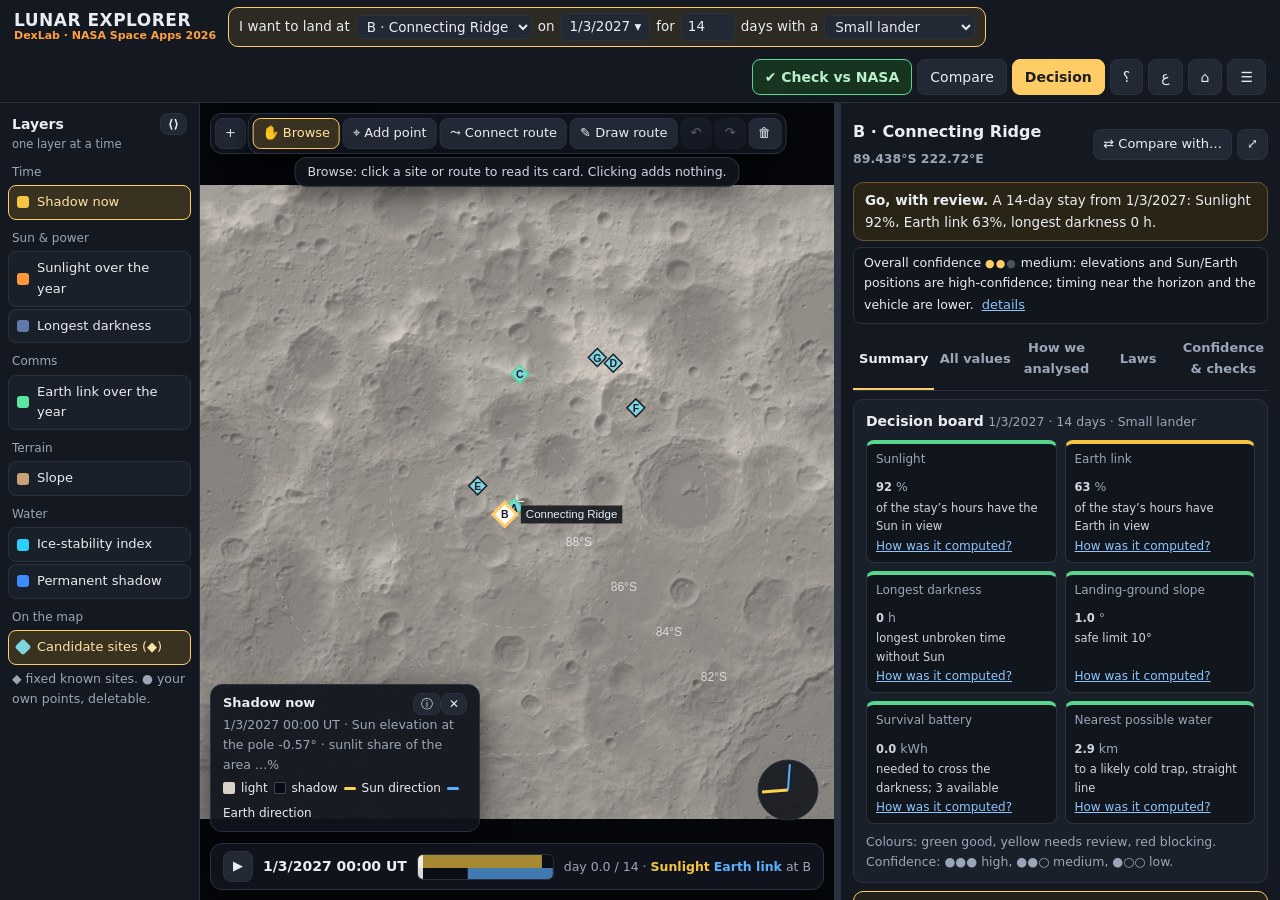
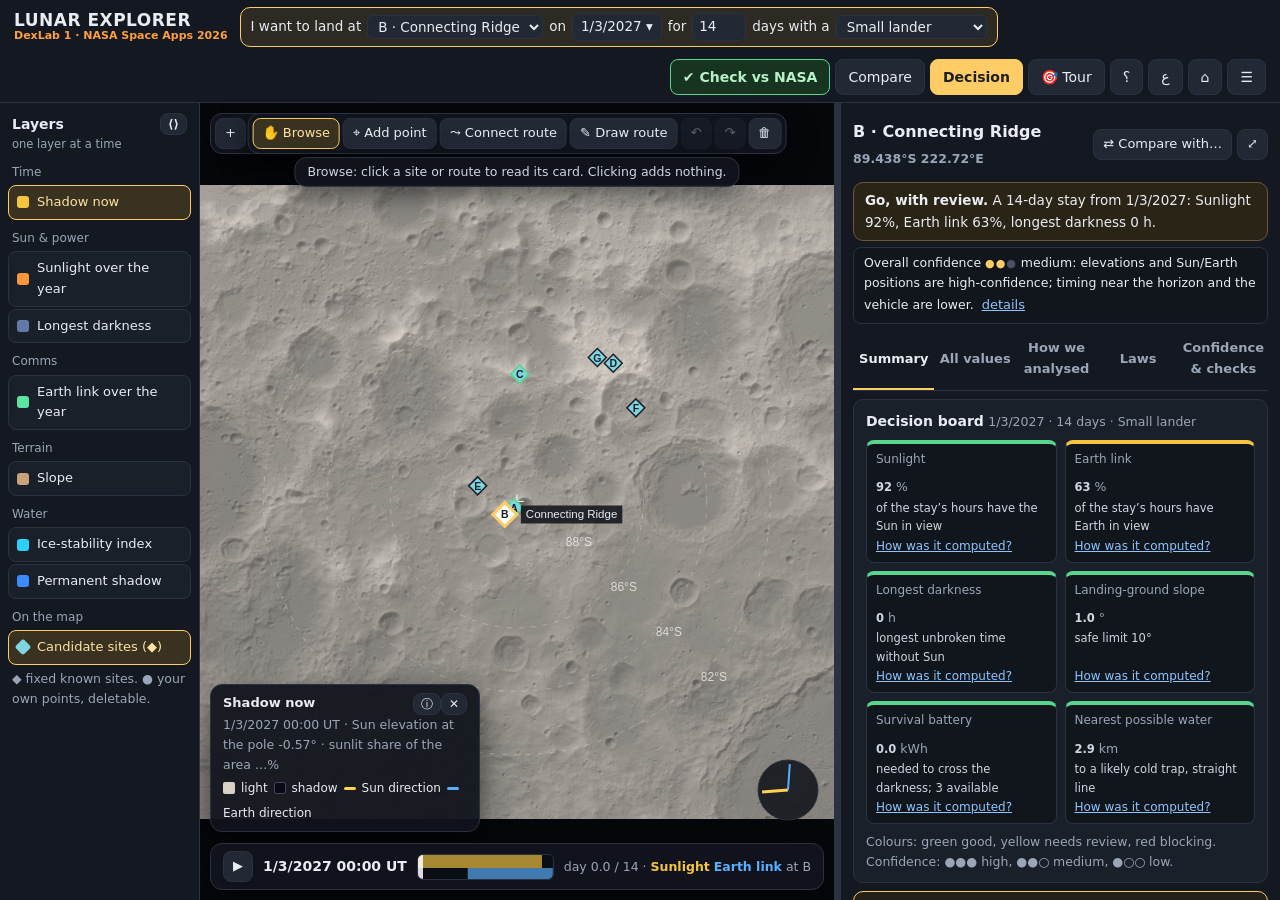
